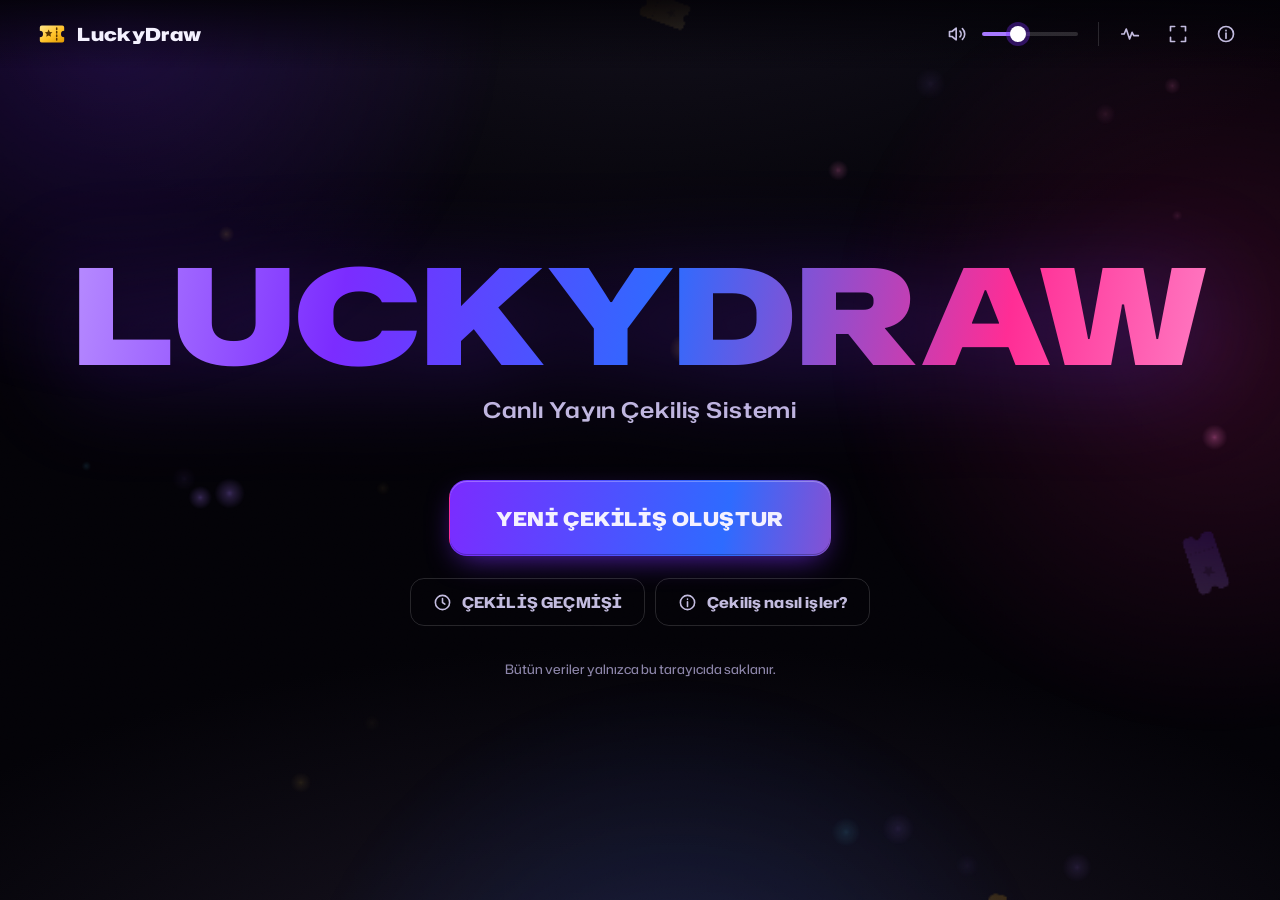
==== index.html @ 5e312ce4 "Rename index (1).html to index.html" ====
<!DOCTYPE html>
<html lang="tr">
<head>
<meta charset="utf-8">
<meta name="viewport" content="width=device-width, initial-scale=1, viewport-fit=cover">
<meta http-equiv="Content-Security-Policy" content="default-src 'none'; script-src 'unsafe-inline'; style-src 'unsafe-inline'; img-src data: blob:; font-src data:; media-src data: blob:; connect-src 'none'; base-uri 'none'; form-action 'none'">
<meta name="color-scheme" content="dark">
<meta name="theme-color" content="#030207">
<meta name="description" content="LuckyDraw – Kick, Twitch ve YouTube yayınları için bilet ağırlıklı, adil çekiliş uygulaması.">
<title>LuckyDraw – Yayın Çekiliş Sistemi</title>
<link rel="icon" href="data:image/svg+xml,%3Csvg xmlns='http://www.w3.org/2000/svg' viewBox='0 0 32 32'%3E%3Cpath fill='%23ffc229' d='M5 7h22a2 2 0 0 1 2 2v3.6a3.4 3.4 0 0 0 0 6.8V23a2 2 0 0 1-2 2H5a2 2 0 0 1-2-2v-3.6a3.4 3.4 0 0 0 0-6.8V9a2 2 0 0 1 2-2z'/%3E%3Cpath d='M21 9.5v13' stroke='%235a3500' stroke-width='1.8' stroke-dasharray='1.6 2.2'/%3E%3C/svg%3E">
<style>
/* Yazı tipi: Hubot Sans + rakamlar için Mona Sans (GitHub, SIL Open Font License 1.1) — Latin + Türkçe karakterlere indirgenmiş, dosyaya gömülü. */
@font-face{font-family:'LD Hubot';src:url([data-uri]) format('woff2');font-weight:400 900;font-stretch:75% 125%;font-style:normal;font-display:block;unicode-range:U+0000-002F,U+003A-00FF,U+0131,U+2010-2027,U+2030,U+2039-203A,U+20AC,U+2122,U+2212}
@font-face{font-family:'LD Hubot';src:url([data-uri]) format('woff2');font-weight:400 900;font-stretch:75% 125%;font-style:normal;font-display:block;unicode-range:U+0030-0039}
@font-face{font-family:'LD Hubot';src:url([data-uri]) format('woff2');font-weight:400 900;font-stretch:75% 125%;font-style:normal;font-display:block;unicode-range:U+0100-0130,U+0132-017F,U+0218-021B,U+1E9E}

:root{
  --f:'LD Hubot','Segoe UI Variable Text','Segoe UI',system-ui,-apple-system,'Helvetica Neue',Arial,sans-serif;
  --night:#030207;
  --anth-1:#111017;--anth-2:#1a1922;--anth-3:#25232f;
  --line:rgba(255,255,255,.08);--line-2:rgba(255,255,255,.14);
  --ink:#f4f1ff;--ink-2:#c3bcdf;--ink-3:#8d86aa;
  --violet:#7b2cff;--violet-2:#a779ff;--blue:#2e6bff;--ice:#57d9ff;--pink:#ff2d95;--pink-2:#ff7ac2;
  --gold:#ffc229;--gold-hi:#ffe58a;--gold-lo:#c77800;
  --neon:linear-gradient(100deg,#7b2cff 0%,#2e6bff 52%,#ff2d95 100%);
  --gold-grad:linear-gradient(180deg,#fff4c9 0%,#ffe58a 22%,#ffc229 52%,#e39a00 78%,#ffd25c 100%);
  --r-lg:26px;--r-md:18px;--r-sm:12px;
  --ease:cubic-bezier(.2,.8,.2,1);
  color-scheme:dark;
}
*,*::before,*::after{box-sizing:border-box}
html,body{height:100%}
body{margin:0;background:var(--night);color:var(--ink);font-family:var(--f);font-size:15px;line-height:1.5;font-weight:450;font-stretch:100%;-webkit-font-smoothing:antialiased;-moz-osx-font-smoothing:grayscale;overflow:hidden;text-rendering:optimizeLegibility}
button,input,textarea,select{font:inherit;color:inherit}
button{cursor:pointer}
svg.i{width:20px;height:20px;flex:none;fill:none;stroke:currentColor;stroke-width:2;stroke-linecap:round;stroke-linejoin:round}
.sr-only{position:absolute!important;width:1px;height:1px;padding:0;margin:-1px;overflow:hidden;clip:rect(0 0 0 0);white-space:nowrap;border:0}
[hidden]{display:none!important}
::selection{background:rgba(123,44,255,.55);color:#fff}
:focus-visible{outline:3px solid var(--ice);outline-offset:3px}
input::placeholder,textarea::placeholder{color:#6f6990}
::-webkit-scrollbar{width:10px;height:10px}
::-webkit-scrollbar-thumb{background:rgba(255,255,255,.14);border-radius:10px;border:2px solid transparent;background-clip:padding-box}
::-webkit-scrollbar-thumb:hover{background-color:rgba(255,255,255,.24)}
::-webkit-scrollbar-track{background:transparent}

/* ---------- Arka plan ---------- */
.bg{position:fixed;inset:0;z-index:0;pointer-events:none;overflow:hidden;background:radial-gradient(110% 70% at 50% 115%,#1c1726 0%,rgba(28,23,38,0) 62%),radial-gradient(80% 60% at 50% -10%,#15121f 0%,rgba(21,18,31,0) 70%),var(--night)}
.bg .glow{position:absolute;border-radius:50%;width:70vmax;height:70vmax;opacity:.5;will-change:transform;animation:drift 34s ease-in-out infinite alternate;animation-play-state:paused}
.bg .g1{left:-26vmax;top:-34vmax;background:radial-gradient(circle,rgba(123,44,255,.42) 0%,rgba(123,44,255,0) 62%)}
.bg .g2{right:-30vmax;top:-8vmax;background:radial-gradient(circle,rgba(255,45,149,.30) 0%,rgba(255,45,149,0) 62%);animation-duration:41s;animation-delay:-12s}
.bg .g3{left:18vmax;bottom:-48vmax;background:radial-gradient(circle,rgba(46,107,255,.34) 0%,rgba(46,107,255,0) 62%);animation-duration:47s;animation-delay:-20s}
.bg .grain{position:absolute;inset:-50%;opacity:.05;mix-blend-mode:overlay;background-image:url("data:image/svg+xml;utf8,<svg xmlns='http://www.w3.org/2000/svg' width='220' height='220'><filter id='n'><feTurbulence type='fractalNoise' baseFrequency='.85' numOctaves='2' stitchTiles='stitch'/></filter><rect width='100%' height='100%' filter='url(%23n)'/></svg>")}
body[data-screen=home] .bg .glow,body.is-stream .bg .glow{animation-play-state:running}
@keyframes drift{0%{transform:translate3d(0,0,0) scale(1)}50%{transform:translate3d(6vmax,4vmax,0) scale(1.08)}100%{transform:translate3d(-4vmax,7vmax,0) scale(.96)}}
.fx-canvas{position:fixed;inset:0;width:100%;height:100%;pointer-events:none;display:block}
#fxBack{z-index:1}
#fxTop{z-index:45}

/* ---------- Üst çubuk ---------- */
.topbar{position:fixed;top:0;left:0;right:0;height:68px;z-index:20;display:flex;align-items:center;justify-content:space-between;padding:0 clamp(14px,2.6vw,40px);background:linear-gradient(180deg,rgba(3,2,7,.85),rgba(3,2,7,0))}
body.is-stream .topbar{display:none}
.brand{display:inline-flex;align-items:center;gap:10px;padding:6px 8px 6px 4px;border:0;border-radius:12px;background:none;color:var(--ink);font-weight:850;font-stretch:118%;font-size:18px;letter-spacing:.02em}
.brand .mark{width:30px;height:30px}
.brand:hover .word{background:var(--neon);-webkit-background-clip:text;background-clip:text;color:transparent}
.tools{display:flex;align-items:center;gap:6px}
.icon-btn{width:42px;height:42px;display:inline-grid;place-items:center;border-radius:12px;border:1px solid transparent;background:transparent;color:var(--ink-2);transition:background-color .2s,color .2s,border-color .2s}
.icon-btn:hover{background:rgba(255,255,255,.07);color:var(--ink)}
.icon-btn[aria-pressed=true]{color:var(--ice);border-color:rgba(87,217,255,.35);background:rgba(87,217,255,.08)}
.icon-btn.sm{width:34px;height:34px;border-radius:10px}
.icon-btn.sm svg.i{width:17px;height:17px}
.vol{display:inline-flex;align-items:center;gap:2px;padding-right:8px;border-radius:12px}
.vol input[type=range]{width:96px}
input[type=range]{-webkit-appearance:none;appearance:none;height:22px;background:transparent;cursor:pointer}
input[type=range]::-webkit-slider-runnable-track{height:4px;border-radius:4px;background:linear-gradient(90deg,var(--violet-2) 0 var(--p,30%),rgba(255,255,255,.15) var(--p,30%) 100%)}
input[type=range]::-webkit-slider-thumb{-webkit-appearance:none;width:16px;height:16px;margin-top:-6px;border-radius:50%;background:#fff;box-shadow:0 0 0 4px rgba(123,44,255,.35)}
input[type=range]::-moz-range-track{height:4px;border-radius:4px;background:rgba(255,255,255,.15)}
input[type=range]::-moz-range-progress{height:4px;border-radius:4px;background:var(--violet-2)}
input[type=range]::-moz-range-thumb{width:16px;height:16px;border:0;border-radius:50%;background:#fff}
.sep-v{width:1px;height:24px;background:var(--line-2);margin:0 4px}

/* ---------- Ekranlar ---------- */
#app{position:fixed;inset:0;z-index:2}
.screen{position:absolute;inset:0;display:none}
.screen.active{display:flex;animation:screen-in .42s var(--ease) both}
@keyframes screen-in{from{opacity:0;transform:translateY(8px)}to{opacity:1;transform:none}}
.scroll-y{overflow-y:auto;overflow-x:hidden;overscroll-behavior:contain}
.wrap{width:100%;max-width:1480px;margin:0 auto}

/* ---------- Butonlar ---------- */
.btn{--h:48px;position:relative;isolation:isolate;overflow:hidden;height:var(--h);padding:0 22px;display:inline-flex;align-items:center;justify-content:center;gap:10px;border-radius:14px;border:1px solid transparent;background:rgba(255,255,255,.06);color:var(--ink);font-weight:750;font-stretch:104%;font-size:15px;letter-spacing:.01em;line-height:1;white-space:nowrap;user-select:none;-webkit-user-select:none;text-decoration:none;transition:transform .16s var(--ease),box-shadow .25s,background-color .2s,border-color .2s,color .2s,opacity .2s}
.btn:active:not(:disabled){transform:translateY(1px) scale(.985)}
.btn svg.i{width:19px;height:19px}
.btn-primary{background:var(--neon);background-size:140% 100%;background-position:0 0;box-shadow:0 10px 30px -10px rgba(123,44,255,.75),inset 0 1px 0 rgba(255,255,255,.28),inset 0 -1px 0 rgba(0,0,0,.25);transition:transform .16s var(--ease),box-shadow .25s,background-position .5s var(--ease)}
.btn-primary:hover{background-position:100% 0;box-shadow:0 14px 40px -10px rgba(255,45,149,.6),inset 0 1px 0 rgba(255,255,255,.32),inset 0 -1px 0 rgba(0,0,0,.25)}
.btn-primary::after,.btn-gold::after{content:'';position:absolute;inset:0;z-index:-1;background:linear-gradient(105deg,transparent 35%,rgba(255,255,255,.38) 50%,transparent 65%);transform:translateX(-110%);transition:transform .8s var(--ease)}
.btn-primary:hover::after,.btn-gold:hover::after{transform:translateX(110%)}
.btn-gold{color:#201400;background:linear-gradient(180deg,#ffeca3 0%,#ffc229 46%,#e89d00 100%);box-shadow:inset 0 1px 0 rgba(255,255,255,.7),inset 0 -2px 0 rgba(140,80,0,.35),0 14px 44px -12px rgba(255,170,0,.75)}
.btn-gold:hover{box-shadow:inset 0 1px 0 rgba(255,255,255,.7),inset 0 -2px 0 rgba(140,80,0,.35),0 18px 56px -10px rgba(255,190,40,.85)}
.btn-secondary{background:rgba(255,255,255,.07);border-color:var(--line-2)}
.btn-secondary:hover{background:rgba(255,255,255,.11);border-color:rgba(255,255,255,.22)}
.btn-ghost{background:transparent;border-color:var(--line-2);color:var(--ink-2)}
.btn-ghost:hover{color:var(--ink);background:rgba(255,255,255,.05)}
.btn-danger{background:rgba(255,45,149,.09);border-color:rgba(255,45,149,.4);color:#ffb6d6}
.btn-danger:hover{background:rgba(255,45,149,.18);color:#fff}
.btn-sm{--h:36px;padding:0 13px;font-size:13.5px;border-radius:10px;gap:7px}
.btn-sm svg.i{width:16px;height:16px}
.btn-lg{--h:56px;font-size:16.5px;padding:0 26px;border-radius:16px}
.btn-xl{--h:68px;font-size:19px;padding:0 40px;border-radius:18px;font-weight:850;font-stretch:110%;letter-spacing:.03em}
.btn-block{width:100%}
.btn:disabled{opacity:.42;cursor:not-allowed}
.btn[aria-disabled=true]{opacity:.5;cursor:not-allowed}
.btn-gold:disabled,.btn-primary:disabled{box-shadow:none}

/* ---------- Paneller, alanlar ---------- */
.panel{position:relative;border-radius:var(--r-lg);background:linear-gradient(180deg,rgba(36,33,48,.74),rgba(19,18,27,.78));border:1px solid var(--line);box-shadow:inset 0 1px 0 rgba(255,255,255,.07),0 30px 70px -40px rgba(0,0,0,.9);backdrop-filter:blur(18px) saturate(130%);-webkit-backdrop-filter:blur(18px) saturate(130%)}
.panel::before{content:'';position:absolute;inset:0;border-radius:inherit;pointer-events:none;background:linear-gradient(125deg,rgba(255,255,255,.07) 0%,rgba(255,255,255,0) 34%)}
body.low-fx .panel{backdrop-filter:none;-webkit-backdrop-filter:none;background:linear-gradient(180deg,#201e2b,#15141d)}
.field{display:block;margin:0 0 16px}
.field>span{display:block;margin:0 0 8px;font-size:13.5px;font-weight:650;color:var(--ink-2)}
.input{width:100%;height:52px;padding:0 16px;border-radius:var(--r-sm);border:1px solid var(--line-2);background:rgba(3,2,7,.55);color:var(--ink);font-size:17px;font-weight:550;transition:border-color .2s,box-shadow .2s,background-color .2s}
.input:hover{border-color:rgba(255,255,255,.22)}
.input:focus{outline:none;border-color:rgba(167,121,255,.85);background:rgba(3,2,7,.75);box-shadow:0 0 0 4px rgba(123,44,255,.22),0 0 26px -6px rgba(123,44,255,.7)}
.input.invalid{border-color:rgba(255,45,149,.85);box-shadow:0 0 0 4px rgba(255,45,149,.16)}
.input.num{font-variant-numeric:tabular-nums}
textarea.input{height:auto;min-height:220px;padding:14px 16px;line-height:1.55;font-size:15.5px;resize:vertical}
.field-error{min-height:20px;margin:7px 0 0;font-size:13.5px;line-height:1.35;color:#ff9ccb}
.hint{margin:12px 0 0;font-size:13px;line-height:1.45;color:var(--ink-3)}
kbd{display:inline-block;min-width:22px;padding:1px 6px;border-radius:6px;border:1px solid var(--line-2);border-bottom-width:2px;background:rgba(255,255,255,.05);font:inherit;font-size:12px;font-weight:700;text-align:center;color:var(--ink)}

/* Anahtar ve onay kutusu */
.switch{display:inline-flex;align-items:center;gap:10px;font-size:14px;font-weight:600;color:var(--ink-2);cursor:pointer;user-select:none}
.switch input{position:absolute;opacity:0;width:1px;height:1px}
.switch .tog{position:relative;width:42px;height:24px;flex:none;border-radius:24px;background:rgba(255,255,255,.14);transition:background-color .2s}
.switch .tog::after{content:'';position:absolute;top:3px;left:3px;width:18px;height:18px;border-radius:50%;background:#fff;box-shadow:0 2px 6px rgba(0,0,0,.4);transition:transform .22s var(--ease)}
.switch input:checked+.tog{background:linear-gradient(90deg,var(--violet),var(--pink))}
.switch input:checked+.tog::after{transform:translateX(18px)}
.switch input:focus-visible+.tog{outline:3px solid var(--ice);outline-offset:2px}
.switch:hover{color:var(--ink)}
.check{display:flex;align-items:flex-start;gap:12px;padding:14px 16px;border-radius:14px;border:1px solid var(--line);background:rgba(255,255,255,.03);cursor:pointer;font-size:14.5px;color:var(--ink-2)}
.check input{width:20px;height:20px;margin:1px 0 0;flex:none;accent-color:var(--violet)}
.check b{color:var(--ink);font-weight:700}

/* ---------- Başlangıç ekranı ---------- */
#scr-home{align-items:center;justify-content:center;padding:90px 20px 40px}
.home{width:min(900px,100%);display:flex;flex-direction:column;align-items:center;text-align:center}
.logo{margin:0;font-size:clamp(30px,10.4vw,214px);line-height:.86;font-weight:900;font-stretch:125%;letter-spacing:-.01em;background:linear-gradient(100deg,#b78cff 0%,#7b2cff 24%,#2e6bff 52%,#ff2d95 82%,#ff7ac2 100%);-webkit-background-clip:text;background-clip:text;color:transparent;filter:drop-shadow(0 10px 50px rgba(123,44,255,.35));white-space:nowrap}
.logo.intro{animation:logo-in 1.25s var(--ease) both}
@keyframes logo-in{0%{font-stretch:75%;letter-spacing:.3em;opacity:0}35%{opacity:1}100%{font-stretch:125%;letter-spacing:-.01em;opacity:1}}
.tagline{margin:22px 0 0;font-size:clamp(17px,1.7vw,24px);font-weight:600;font-stretch:112%;color:var(--ink-2);letter-spacing:.04em}
.home-cta{margin-top:clamp(34px,6vh,64px)}
.home-cta .btn{--h:76px;font-size:clamp(17px,1.5vw,21px);padding:0 46px}
.resume-card{margin-top:28px;width:min(640px,100%);display:flex;align-items:center;gap:18px;padding:16px 16px 16px 22px;text-align:left}
.resume-card .rc-text{flex:1;min-width:0}
.resume-card .rc-title{font-size:13px;font-weight:650;color:var(--ink-3)}
.resume-card .rc-name{font-size:17px;font-weight:750;white-space:nowrap;overflow:hidden;text-overflow:ellipsis}
.resume-card .rc-meta{font-size:13.5px;color:var(--ink-2)}
.resume-card .rc-meta b{color:var(--gold);font-weight:750}
.home-links{margin-top:22px;display:flex;gap:10px;flex-wrap:wrap;justify-content:center}
.home-foot{margin-top:34px;font-size:13px;color:var(--ink-3)}

/* ---------- Çekiliş oluşturma ---------- */
#scr-create{align-items:center;justify-content:center;padding:90px 20px 40px}
.create{width:min(640px,100%);padding:clamp(24px,3vw,40px)}
.create h1{margin:0 0 6px;font-size:clamp(28px,2.6vw,40px);font-weight:850;font-stretch:112%;line-height:1.1}
.create .lead{margin:0 0 28px;color:var(--ink-2);font-size:15.5px}
.create .input{height:60px;font-size:19px}
.form-actions{margin-top:24px;display:flex;justify-content:space-between;gap:12px;flex-wrap:wrap}

/* ---------- Katılımcı ekranı ---------- */
#scr-participants{padding:80px 0 22px}
#scr-participants>.wrap{display:flex;flex-direction:column;gap:16px;padding:0 clamp(14px,2.6vw,40px);min-height:100%}
.pt-head{display:flex;align-items:flex-end;justify-content:space-between;gap:16px}
.pt-title{margin:0;display:flex;align-items:center;gap:8px;min-width:0;font-size:clamp(22px,2.1vw,34px);font-weight:850;font-stretch:108%;line-height:1.15}
.pt-title span{overflow:hidden;text-overflow:ellipsis;white-space:nowrap}
.pt-sub{margin:4px 0 0;color:var(--ink-3);font-size:14px}
.stats{display:grid;grid-template-columns:repeat(3,minmax(0,1fr));gap:14px}
.stat{padding:16px 22px 18px;border-radius:22px;min-width:0}
.stat-label{display:block;font-size:12.5px;font-weight:750;letter-spacing:.05em;color:var(--ink-3)}
.stat-value{display:block;margin-top:4px;font-size:clamp(32px,3.1vw,52px);font-weight:850;font-stretch:115%;line-height:1.05;font-variant-numeric:tabular-nums;white-space:nowrap;overflow:hidden;text-overflow:ellipsis}
.stat-tickets .stat-value{color:var(--gold)}
.stat-name .stat-value{font-size:clamp(18px,1.55vw,26px);font-stretch:100%;line-height:1.25;white-space:normal;display:-webkit-box;-webkit-line-clamp:2;-webkit-box-orient:vertical;overflow-wrap:anywhere;margin-top:8px}
.stat-sub{display:block;margin-top:4px;min-height:19px;font-size:13px;color:var(--ink-2)}
.pt-main{flex:1 0 auto;display:grid;grid-template-columns:minmax(300px,370px) minmax(0,1fr);gap:16px}
.add-panel{padding:22px;align-self:start}
.add-panel h2,.list-panel h2{margin:0 0 16px;font-size:18px;font-weight:800;font-stretch:108%}
.add-tools{margin-top:16px;padding-top:16px;border-top:1px solid var(--line);display:grid;gap:10px}
.list-panel{display:flex;flex-direction:column;min-height:0;padding:16px 8px 8px}
.toolbar{display:flex;align-items:center;gap:12px;flex-wrap:wrap;padding:0 10px 12px}
.search{position:relative;flex:1;min-width:200px;max-width:420px}
.search svg.i{position:absolute;left:13px;top:50%;transform:translateY(-50%);color:var(--ink-3);width:18px;height:18px;pointer-events:none}
.search .input{height:42px;padding-left:40px;padding-right:38px;font-size:15px}
.search .clear{position:absolute;right:4px;top:50%;transform:translateY(-50%)}
.toolbar .spacer{flex:1}
.ptable{--cols:52px minmax(0,1fr) 128px 120px 196px;flex:1;min-height:0;display:flex;flex-direction:column;border-top:1px solid var(--line)}
.ptable.no-odds{--cols:52px minmax(0,1fr) 128px 196px}
.ptable.no-odds .c-odds{display:none}
.th-row,.tr{display:grid;grid-template-columns:var(--cols);align-items:center;column-gap:12px;padding:0 14px}
.th-row{height:44px;font-size:12.5px;font-weight:750;color:var(--ink-3);border-bottom:1px solid var(--line)}
.th{display:inline-flex;align-items:center;gap:6px;padding:0;border:0;background:none;color:inherit;font:inherit;text-align:left;min-width:0}
button.th:hover{color:var(--ink)}
.th .sort{width:12px;height:12px;opacity:.35}
.th[aria-sort=ascending] .sort,.th[aria-sort=descending] .sort{opacity:1;color:var(--ice)}
.th[aria-sort=descending] .sort{transform:rotate(180deg)}
.c-num{justify-content:flex-end;text-align:right}
.c-act{justify-content:flex-end;display:flex;gap:6px}
.vlist{position:relative;overflow-y:auto;overflow-x:hidden;overscroll-behavior:contain}
.vl-sizer{position:relative;flex:none;width:100%}
.vl-win{position:absolute;left:0;right:0;top:0;will-change:transform}
.ptable .vlist{flex:1 1 0px;min-height:280px}
.tr{height:58px;border-bottom:1px solid rgba(255,255,255,.05);border-radius:12px;transition:background-color .2s}
.tr:hover{background:rgba(255,255,255,.035)}
.tr .c-idx{color:var(--ink-3);font-size:13.5px;font-variant-numeric:tabular-nums}
.tr .c-name{display:flex;align-items:center;gap:10px;min-width:0;font-size:16.5px;font-weight:650}
.tr .c-name .nm{overflow:hidden;text-overflow:ellipsis;white-space:nowrap}
.tr .c-tk{font-size:17px;font-weight:800;font-stretch:108%;color:var(--gold);font-variant-numeric:tabular-nums;display:flex;justify-content:flex-end}
.tr .c-odds{display:flex;flex-direction:column;align-items:flex-end;gap:4px;font-size:14px;font-weight:650;color:var(--ink-2);font-variant-numeric:tabular-nums}
.tr .c-odds .bar{width:72px;height:3px;border-radius:3px;background:rgba(255,255,255,.08);overflow:hidden}
.tr .c-odds .bar i{display:block;height:100%;background:linear-gradient(90deg,var(--violet-2),var(--pink));border-radius:3px}
.tr.is-new{animation:row-flash 1.4s ease-out}
@keyframes row-flash{0%,20%{background:rgba(255,194,41,.2)}100%{background:transparent}}
.tr.is-out .nm,.tr.is-out .c-tk{opacity:.5}
.tr.editing{background:rgba(123,44,255,.1);box-shadow:inset 0 0 0 1px rgba(167,121,255,.45)}
.tr .input{height:40px;font-size:15.5px;padding:0 12px}
.tr .c-tk .input{text-align:right;font-weight:750}
.chip-win{flex:none;display:inline-flex;align-items:center;gap:5px;height:22px;padding:0 9px;border-radius:22px;font-size:11.5px;font-weight:750;color:#2a1a00;background:var(--gold-grad)}
.chip-win svg.i{width:13px;height:13px;stroke-width:2.4}
.chip-out{flex:none;height:22px;padding:0 9px;display:inline-flex;align-items:center;border-radius:22px;font-size:11.5px;font-weight:700;color:var(--ink-2);border:1px solid var(--line-2)}
.empty{display:flex;flex-direction:column;align-items:center;justify-content:center;gap:10px;padding:48px 24px;text-align:center;color:var(--ink-2)}
.empty .ticket-art{width:120px;height:70px;opacity:.9}
.empty b{color:var(--ink);font-size:17px;font-weight:750}
.empty p{margin:0;max-width:440px;font-size:14.5px}
.list-foot{display:flex;justify-content:space-between;gap:10px;padding:10px 14px 4px;font-size:13px;color:var(--ink-3)}
.pt-cta{position:sticky;bottom:0;z-index:6;isolation:isolate;display:flex;align-items:center;justify-content:flex-end;gap:18px;margin:-6px 0 -22px;padding:18px 0}
.pt-cta::before{content:'';position:absolute;top:0;bottom:0;left:50%;width:100vw;transform:translateX(-50%);z-index:-1;pointer-events:none;background:linear-gradient(0deg,rgba(3,2,7,.92) 45%,rgba(3,2,7,0))}
.pt-cta .cta-hint{margin:0;font-size:14px;color:var(--ink-3);text-align:right}

/* ---------- Yayın ekranları ortak ---------- */
.stream-ctl{position:fixed;top:14px;right:14px;z-index:30;display:none;align-items:center;gap:4px;padding:5px;border-radius:16px;background:rgba(8,7,14,.62);border:1px solid var(--line);backdrop-filter:blur(10px);-webkit-backdrop-filter:blur(10px);transition:opacity .35s}
body.is-stream .stream-ctl{display:flex}
.ctl{transition:opacity .35s var(--ease)}
body.autohide.ui-idle .ctl,body[data-screen=draw].ui-idle .ctl{opacity:0;pointer-events:none}
body.autohide.ui-idle{cursor:none}
body[data-screen=draw].ui-idle{cursor:none}
.round-chip{display:inline-flex;align-items:center;height:32px;padding:0 14px;margin-bottom:12px;border-radius:32px;border:1px solid rgba(255,194,41,.45);color:var(--gold-hi);font-size:clamp(12px,.9vw,16px);font-weight:800;font-stretch:110%;letter-spacing:.06em;background:rgba(255,194,41,.08)}
.stream-title{margin:0;font-size:clamp(26px,3.3vw,74px);font-weight:900;font-stretch:112%;line-height:1.03;letter-spacing:.005em;text-wrap:balance;overflow-wrap:anywhere}
.stream-stats{display:inline-flex;align-items:center;gap:.6em;margin-top:clamp(8px,1.4vh,18px);font-size:clamp(16px,1.75vw,36px);font-weight:800;font-stretch:112%;letter-spacing:.03em;color:var(--ink-2)}
.stream-stats b{font-weight:900;color:var(--ink);font-variant-numeric:tabular-nums}
.stream-stats .tk b{color:var(--gold)}
.stream-stats .pipe{color:var(--ink-3);font-weight:500}

/* ---------- Hazırlık ekranı ---------- */
#scr-prep{flex-direction:column;padding:clamp(18px,4.2vh,60px) clamp(16px,4vw,84px) clamp(14px,3vh,40px);gap:clamp(12px,2.6vh,30px);overflow:hidden}
.prep-head{text-align:center;flex:none}
.prep-excluded{margin:10px 0 0;font-size:clamp(13px,1vw,18px);color:var(--ink-3)}
.prep-excluded b{color:var(--ink-2);font-weight:700}
.prep-grid{flex:1;min-height:0;display:flex;flex-direction:column;padding:4px}
.prep-grid>.vl-sizer{margin:auto 0}
.prep-grid .vl-win{display:grid;justify-content:center;column-gap:var(--gap,14px)}
.pcard{--notch:8px;position:relative;height:var(--card-h,76px);margin-bottom:var(--gap,14px);display:grid;grid-template-columns:minmax(0,72fr) minmax(0,28fr);border-radius:14px;background:linear-gradient(180deg,rgba(42,39,57,.94),rgba(23,22,32,.96));border:1px solid rgba(255,255,255,.08);-webkit-mask:radial-gradient(circle at 72% 0,#0000 var(--notch),#000 calc(var(--notch) + .5px)) top/100% 51% no-repeat,radial-gradient(circle at 72% 100%,#0000 var(--notch),#000 calc(var(--notch) + .5px)) bottom/100% 51% no-repeat;mask:radial-gradient(circle at 72% 0,#0000 var(--notch),#000 calc(var(--notch) + .5px)) top/100% 51% no-repeat,radial-gradient(circle at 72% 100%,#0000 var(--notch),#000 calc(var(--notch) + .5px)) bottom/100% 51% no-repeat}
.pcard .pc-name{display:flex;align-items:center;min-width:0;padding:0 clamp(12px,1vw,20px);font-size:var(--card-fs,24px);font-weight:750;line-height:1.1}
.pcard .pc-name span{overflow:hidden;text-overflow:ellipsis;white-space:nowrap}
.pcard .pc-stub{display:flex;flex-direction:column;align-items:center;justify-content:center;min-width:0;border-left:2px dashed rgba(255,194,41,.38);color:var(--gold);line-height:1}
.pcard .pc-stub b{font-size:calc(var(--card-fs,24px) * 1.06);font-weight:900;font-stretch:108%;font-variant-numeric:tabular-nums;white-space:nowrap}
.pcard .pc-stub small{margin-top:3px;font-size:calc(var(--card-fs,24px) * .46);font-weight:700;letter-spacing:.06em;color:#e7b54a}
.pcard .pc-odds{position:absolute;right:calc(28% + 10px);bottom:6px;font-size:calc(var(--card-fs,24px) * .46);font-weight:650;color:var(--ink-3);font-variant-numeric:tabular-nums}
.prep-foot{flex:none;display:grid;grid-template-columns:1fr auto 1fr;align-items:center;gap:16px}
.prep-foot .left{justify-self:start}
.prep-foot .right{justify-self:end}
.btn-start{--h:clamp(66px,9vh,110px);padding:0 clamp(34px,4.2vw,90px);border-radius:24px;font-size:clamp(21px,2.3vw,44px);font-weight:900;font-stretch:118%;letter-spacing:.04em;gap:.5em}
.btn-start svg.i{width:1em;height:1em;fill:currentColor;stroke:none}
.btn-start.halo{animation:halo 2.4s ease-in-out infinite}
@keyframes halo{0%,100%{box-shadow:inset 0 1px 0 rgba(255,255,255,.7),inset 0 -2px 0 rgba(140,80,0,.35),0 0 0 0 rgba(255,194,41,.5),0 14px 44px -12px rgba(255,170,0,.75)}50%{box-shadow:inset 0 1px 0 rgba(255,255,255,.7),inset 0 -2px 0 rgba(140,80,0,.35),0 0 0 14px rgba(255,194,41,0),0 18px 60px -10px rgba(255,190,40,.95)}}
.prep-warn{margin:0;text-align:center;color:#ffb6d6;font-size:clamp(14px,1.1vw,18px)}

/* ---------- Çekiliş animasyonu ---------- */
#scr-draw{overflow:hidden}
#scr-draw.active{animation:none}
body[data-screen=draw] .bg .glow{display:none}
/* Çekiliş ekranının sabit renk tonu, tek bir sabit arka plan katmanında çizilir (her karede yeniden birleştirilmez). */
body[data-screen=draw] .bg{background:radial-gradient(60% 55% at 50% 50%,rgba(123,44,255,.30),rgba(123,44,255,0) 70%),radial-gradient(45% 40% at 18% 80%,rgba(46,107,255,.26),rgba(46,107,255,0) 70%),radial-gradient(45% 40% at 85% 20%,rgba(255,45,149,.22),rgba(255,45,149,0) 70%),#000}
.d-layer{position:absolute;inset:0;pointer-events:none}
.d-heat{opacity:0;will-change:opacity;background:radial-gradient(60% 55% at 50% 50%,rgba(255,45,149,.34),rgba(255,45,149,0) 70%),radial-gradient(50% 45% at 50% 105%,rgba(255,194,41,.32),rgba(255,194,41,0) 70%)}
.d-beam{position:absolute;bottom:-8vh;width:62vh;height:125vh;transform-origin:50% 100%;opacity:0;transition:opacity 1.4s;will-change:transform,opacity;background:conic-gradient(from 180deg at 50% 100%,rgba(0,0,0,0) 0deg 167deg,rgba(150,95,255,.20) 173deg,rgba(220,200,255,.34) 180deg,rgba(150,95,255,.20) 187deg,rgba(0,0,0,0) 193deg 360deg);-webkit-mask:linear-gradient(0deg,#000 0%,rgba(0,0,0,.55) 50%,transparent 92%);mask:linear-gradient(0deg,#000 0%,rgba(0,0,0,.55) 50%,transparent 92%)}
.d-beam.l{left:calc(10vw - 31vh)}
.d-beam.r{right:calc(10vw - 31vh);background:conic-gradient(from 180deg at 50% 100%,rgba(0,0,0,0) 0deg 167deg,rgba(255,45,149,.18) 173deg,rgba(255,200,230,.3) 180deg,rgba(255,45,149,.18) 187deg,rgba(0,0,0,0) 193deg 360deg)}
.running .d-beam{opacity:1}
.d-lines i{position:absolute;left:0;width:38vw;height:2px;border-radius:2px;opacity:0;background:linear-gradient(90deg,rgba(87,217,255,0),rgba(87,217,255,.9),rgba(255,255,255,.95),rgba(87,217,255,0));box-shadow:0 0 14px rgba(87,217,255,.6);animation:line-run 2.6s linear infinite;animation-play-state:paused}
.d-lines i:nth-child(2){top:22%;animation-duration:3.1s;animation-delay:-.7s;background:linear-gradient(90deg,rgba(255,45,149,0),rgba(255,45,149,.9),rgba(255,220,240,.95),rgba(255,45,149,0));box-shadow:0 0 14px rgba(255,45,149,.6)}
.d-lines i:nth-child(1){top:12%}
.d-lines i:nth-child(3){top:78%;animation-duration:2.3s;animation-delay:-1.3s}
.d-lines i:nth-child(4){top:88%;animation-duration:3.4s;animation-delay:-2.1s;background:linear-gradient(90deg,rgba(167,121,255,0),rgba(167,121,255,.9),rgba(255,255,255,.95),rgba(167,121,255,0));box-shadow:0 0 14px rgba(167,121,255,.6)}
.d-lines i:nth-child(5){top:31%;animation-duration:2.8s;animation-delay:-1.9s;width:24vw}
.d-lines i:nth-child(6){top:69%;animation-duration:2.1s;animation-delay:-.4s;width:28vw;background:linear-gradient(90deg,rgba(255,194,41,0),rgba(255,194,41,.85),rgba(255,250,220,.95),rgba(255,194,41,0));box-shadow:0 0 14px rgba(255,194,41,.5)}
.running .d-lines i{animation-play-state:running;opacity:.75}
.d-lines i.hot{opacity:0}
.running.ph-slow .d-lines i.hot,.running.ph-final .d-lines i.hot{opacity:.8}
@keyframes line-run{from{transform:translateX(-40vw)}to{transform:translateX(140vw)}}
.d-vignette{background:radial-gradient(75% 70% at 50% 50%,rgba(0,0,0,0) 50%,rgba(0,0,0,.88) 100%)}
.d-dark{background:#000;opacity:1;transition:opacity .9s ease-out}
.running .d-dark{opacity:0}
.d-stage{position:absolute;inset:0;z-index:3}
.d-raffle{position:absolute;top:5.2vh;left:5vw;right:5vw;text-align:center;font-size:clamp(15px,1.45vw,30px);font-weight:800;font-stretch:112%;letter-spacing:.08em;color:var(--ink-2);white-space:nowrap;overflow:hidden;text-overflow:ellipsis;opacity:0;transition:opacity .8s .5s}
.running .d-raffle{opacity:1}
.d-head{position:absolute;left:0;right:0;top:11.5vh;height:18vh;display:grid;place-items:center;transform:translateY(19vh) scale(1.12);transition:transform .85s var(--ease)}
.ph-spin .d-head,.ph-slow .d-head,.ph-final .d-head{transform:none}
.d-title{grid-area:1/1;margin:0;padding:0 2vw;text-align:center;font-size:clamp(28px,4.6vw,96px);font-weight:900;font-stretch:118%;line-height:1;letter-spacing:.02em;background:linear-gradient(100deg,#d9c4ff 0%,#a779ff 25%,#57d9ff 50%,#ff7ac2 75%,#ffd3ec 100%);-webkit-background-clip:text;background-clip:text;color:transparent;filter:drop-shadow(0 0 22px rgba(123,44,255,.55));transition:opacity .45s,transform .45s}
.d-title.enter{animation:title-enter 1.1s var(--ease) backwards}
@keyframes title-enter{0%{opacity:0;transform:scale(.7);letter-spacing:.4em}100%{opacity:1;transform:none;letter-spacing:.02em}}
.ph-count .d-title{opacity:0;transform:scale(.8)}
.d-count{grid-area:1/1;position:relative;display:grid;place-items:center;opacity:0;transition:opacity .3s}
.ph-count .d-count{opacity:1}
.d-count .num{font-size:clamp(84px,17vh,240px);font-weight:900;font-stretch:125%;line-height:.9;background:var(--gold-grad);-webkit-background-clip:text;background-clip:text;color:transparent;filter:drop-shadow(0 0 30px rgba(255,170,0,.55));font-variant-numeric:tabular-nums}
.d-count .ring{position:absolute;left:50%;top:50%;width:16vh;height:16vh;margin:-8vh 0 0 -8vh;border-radius:50%;border:3px solid rgba(255,194,41,.85);opacity:0}
.d-reelwrap{position:absolute;left:50%;top:53%;width:min(80vw,1520px);transform:translate(-50%,-50%) translateY(13vh) scale(.6);opacity:0;transition:transform .9s var(--ease),opacity .6s}
.running .d-reelwrap{opacity:1}
.ph-spin .d-reelwrap,.ph-slow .d-reelwrap,.ph-final .d-reelwrap{transform:translate(-50%,-50%)}
.reel{--item-h:clamp(84px,15.5vh,206px);position:relative;height:calc(var(--item-h) * 1.72);border-radius:30px;background:linear-gradient(180deg,#09080f,#13111d 50%,#09080f);box-shadow:inset 0 0 0 1px rgba(255,255,255,.08),inset 0 30px 40px -30px rgba(0,0,0,.9),inset 0 -30px 40px -30px rgba(0,0,0,.9),0 40px 120px -40px rgba(123,44,255,.7)}
.reel::before,.reel::after{content:'';position:absolute;inset:-2px;border-radius:32px;padding:2px;-webkit-mask:linear-gradient(#000 0 0) content-box,linear-gradient(#000 0 0);-webkit-mask-composite:xor;mask:linear-gradient(#000 0 0) content-box exclude,linear-gradient(#000 0 0);pointer-events:none}
.reel::before{background:linear-gradient(100deg,#7b2cff 0%,#2e6bff 30%,#57d9ff 48%,#ff2d95 74%,#ffc229 100%);opacity:.95}
.reel::after{padding:3px;inset:-3px;border-radius:33px;background:linear-gradient(100deg,#ffe58a,#ffc229 30%,#ff7ac2 55%,#ffc229 80%,#ffe58a);opacity:var(--hot,0);will-change:opacity}
.reel-glow{position:absolute;inset:-30% -8%;border-radius:50%;pointer-events:none;background:radial-gradient(50% 50% at 50% 50%,rgba(123,44,255,.45),rgba(123,44,255,0) 70%);opacity:.6;z-index:-1;will-change:opacity}
.reel-win{position:absolute;inset:0;border-radius:inherit;overflow:hidden}
.reel-win::before,.reel-win::after{content:'';position:absolute;left:0;right:0;height:34%;z-index:2;pointer-events:none}
.reel-win::before{top:0;background:linear-gradient(180deg,#09080f 0%,rgba(9,8,15,.8) 45%,rgba(9,8,15,0) 100%)}
.reel-win::after{bottom:0;background:linear-gradient(0deg,#09080f 0%,rgba(9,8,15,.8) 45%,rgba(9,8,15,0) 100%)}
.reel-strip{position:absolute;inset:0}
.reel-item{position:absolute;left:0;right:0;top:50%;height:var(--item-h);margin-top:calc(var(--item-h) / -2);display:flex;align-items:center;justify-content:center;will-change:transform,opacity;backface-visibility:hidden}
.reel-item span{display:block;font-weight:800;line-height:1.08;padding:.04em .1em;white-space:nowrap;color:#d9d3f2;letter-spacing:.01em}
.reel-item.on span{color:#fff;text-shadow:0 0 20px rgba(167,121,255,.85),0 0 2px rgba(255,255,255,.9)}
.reel-item.veil span{filter:blur(.26em)}
.reel-sel{position:absolute;left:3%;right:3%;top:50%;height:var(--item-h);margin-top:calc(var(--item-h) / -2);pointer-events:none;border-top:1px solid rgba(255,194,41,.35);border-bottom:1px solid rgba(255,194,41,.35);background:linear-gradient(90deg,rgba(255,194,41,0),rgba(255,194,41,.05) 50%,rgba(255,194,41,0))}
.reel-mark{position:absolute;top:50%;width:0;height:0;margin-top:-18px;border-top:18px solid transparent;border-bottom:18px solid transparent;filter:drop-shadow(0 0 10px rgba(255,194,41,.8))}
.reel-mark.l{left:-30px;border-left:26px solid var(--gold)}
.reel-mark.r{right:-30px;border-right:26px solid var(--gold)}
.reel.thump{animation:thump .42s var(--ease)}
@keyframes thump{0%{transform:scale(1)}30%{transform:scale(1.022)}100%{transform:scale(1)}}
.d-meta{position:absolute;left:0;right:0;bottom:13.5vh;text-align:center;font-size:clamp(15px,1.55vw,32px);font-weight:800;font-stretch:112%;letter-spacing:.05em;color:var(--ink-2);opacity:0;transition:opacity .8s 5s}
.d-meta b{color:var(--ink);font-weight:900}
.d-meta .tk b{color:var(--gold)}
.d-meta .pipe{color:var(--ink-3);font-weight:500;margin:0 .45em}
.ph-spin .d-meta,.ph-slow .d-meta,.ph-final .d-meta{opacity:1;transition-delay:0s}
.d-progress{position:absolute;left:50%;bottom:7vh;width:min(72vw,1300px);height:12px;transform:translateX(-50%);border-radius:12px;background:rgba(255,255,255,.08);box-shadow:inset 0 0 0 1px rgba(255,255,255,.06);opacity:0;transition:opacity .6s}
.ph-spin .d-progress,.ph-slow .d-progress,.ph-final .d-progress{opacity:1}
.d-progress .fill{position:absolute;inset:0;border-radius:inherit;transform-origin:0 50%;transform:scaleX(0);will-change:transform;background:linear-gradient(90deg,#7b2cff,#2e6bff 45%,#ff2d95 80%,#ffc229);box-shadow:0 0 22px rgba(123,44,255,.8)}
.d-progress .head{position:absolute;top:50%;left:0;width:26px;height:26px;margin:-13px 0 0 -13px;border-radius:50%;will-change:transform;background:radial-gradient(circle,#fff 0%,rgba(255,229,138,.9) 30%,rgba(255,194,41,0) 70%)}
.d-sr{position:absolute}

/* Azaltılmış hareket: makara */
body.reduce-motion .reel-item{transition:opacity .25s}

/* ---------- Kazanan ekranı ---------- */
#scr-winner{flex-direction:column;align-items:stretch;overflow-x:hidden;overflow-y:auto;text-align:center}
.w-rays{position:absolute;left:50%;top:42%;width:170vmax;height:170vmax;margin:-85vmax 0 0 -85vmax;pointer-events:none;background:repeating-conic-gradient(from 0deg,rgba(255,194,41,.11) 0deg 5deg,rgba(255,194,41,0) 5deg 15deg);-webkit-mask:radial-gradient(circle,#000 0%,rgba(0,0,0,.6) 18%,transparent 46%);mask:radial-gradient(circle,#000 0%,rgba(0,0,0,.6) 18%,transparent 46%);animation:rays 80s linear infinite}
.w-halo{position:absolute;left:50%;top:44%;width:90vmin;height:90vmin;margin:-45vmin 0 0 -45vmin;border-radius:50%;pointer-events:none;background:radial-gradient(circle,rgba(255,194,41,.22) 0%,rgba(255,45,149,.10) 38%,rgba(123,44,255,0) 68%)}
@keyframes rays{to{transform:rotate(360deg)}}
.w-stage{position:relative;z-index:2;width:100%;margin:auto 0;padding:3vh 4vw;display:flex;flex-direction:column;align-items:center}
.w-rays,.w-halo{position:fixed}
.w-crown{width:clamp(64px,8.5vh,120px);height:auto;filter:drop-shadow(0 6px 24px rgba(255,170,0,.55))}
.w-congrats{margin:clamp(6px,1.2vh,18px) 0 0;font-size:clamp(34px,5vw,104px);font-weight:900;font-stretch:125%;line-height:1;letter-spacing:.03em;background:linear-gradient(180deg,#ffffff 0%,#ffe1f1 45%,#ff7ac2 100%);-webkit-background-clip:text;background-clip:text;color:transparent;filter:drop-shadow(0 0 26px rgba(255,45,149,.5))}
.w-name{margin:clamp(6px,1.4vh,22px) 0 0;max-width:92vw;font-size:clamp(44px,14vw,240px);font-weight:900;font-stretch:125%;line-height:1.02;letter-spacing:.005em;white-space:nowrap;background:var(--gold-grad);background-size:100% 100%;-webkit-background-clip:text;background-clip:text;color:transparent;filter:drop-shadow(0 0 34px rgba(255,170,0,.5)) drop-shadow(0 4px 0 rgba(120,60,0,.55));padding:0 .06em}
.w-sub{margin:clamp(10px,1.8vh,26px) 0 0;max-width:90vw;font-size:clamp(16px,1.9vw,38px);font-weight:800;font-stretch:112%;letter-spacing:.06em;color:var(--ink);text-wrap:balance}
.w-info{margin-top:clamp(18px,3.4vh,44px);display:flex;flex-wrap:wrap;justify-content:center;align-items:stretch;gap:12px}
.w-ticket{position:relative;display:grid;grid-template-columns:auto auto;align-items:center;border-radius:14px;background:linear-gradient(180deg,#ffeaa0,#ffc229 60%,#eaa000);color:#2a1800;--notch:7px;-webkit-mask:radial-gradient(circle at var(--cut,64%) 0,#0000 var(--notch),#000 calc(var(--notch) + .5px)) top/100% 51% no-repeat,radial-gradient(circle at var(--cut,64%) 100%,#0000 var(--notch),#000 calc(var(--notch) + .5px)) bottom/100% 51% no-repeat;mask:radial-gradient(circle at var(--cut,64%) 0,#0000 var(--notch),#000 calc(var(--notch) + .5px)) top/100% 51% no-repeat,radial-gradient(circle at var(--cut,64%) 100%,#0000 var(--notch),#000 calc(var(--notch) + .5px)) bottom/100% 51% no-repeat}
.w-ticket .wt-l{padding:10px 18px 10px 20px;text-align:left}
.w-ticket .wt-l small{display:block;font-size:clamp(11px,.75vw,14px);font-weight:750;letter-spacing:.04em;opacity:.75}
.w-ticket .wt-l b{display:block;font-size:clamp(20px,1.6vw,32px);font-weight:900;font-stretch:112%;line-height:1.05;font-variant-numeric:tabular-nums}
.w-ticket .wt-r{height:100%;display:flex;align-items:center;padding:0 18px 0 16px;border-left:2px dashed rgba(90,50,0,.45);font-size:clamp(12px,.85vw,16px);font-weight:750;font-variant-numeric:tabular-nums}
.w-facts{display:flex;flex-wrap:wrap;justify-content:center;gap:0;border-radius:14px;border:1px solid var(--line);background:rgba(14,12,22,.66);backdrop-filter:blur(10px);-webkit-backdrop-filter:blur(10px);overflow:hidden}
.w-facts>div{padding:10px clamp(14px,1.3vw,24px);text-align:left;border-right:1px solid var(--line)}
.w-facts>div:last-child{border-right:0}
.w-facts small{display:block;font-size:clamp(11px,.72vw,13.5px);font-weight:650;color:var(--ink-3)}
.w-facts b{display:block;font-size:clamp(15px,1.12vw,21px);font-weight:800;color:var(--ink);font-variant-numeric:tabular-nums;white-space:nowrap}
.w-facts .gold b{color:var(--gold)}
.w-actions{margin-top:clamp(18px,3.6vh,46px);display:flex;flex-wrap:wrap;justify-content:center;align-items:flex-start;gap:12px}
.w-again{display:flex;flex-direction:column;align-items:center;gap:8px}
.w-again .switch{font-size:13px}
/* Kutlama koreografisi */
.celebrate .w-rays{animation:rays 80s linear infinite,fade-in 1.2s ease-out both}
.celebrate .w-halo{animation:halo-in 1.1s var(--ease) both}
.celebrate .w-crown{animation:crown-in .7s var(--ease) both}
.celebrate .w-congrats{animation:congrats-in .7s var(--ease) both}
.celebrate .w-name{animation:name-in .9s var(--ease) .1s both}
.celebrate .w-sub{animation:rise .7s var(--ease) .45s both}
.celebrate .w-info{animation:rise .7s var(--ease) .85s both}
.celebrate .w-actions{animation:fade-in .6s ease-out 2.2s both}
.celebrate .w-stage{animation:shake .55s cubic-bezier(.36,.07,.19,.97) .02s}
@keyframes fade-in{from{opacity:0}to{opacity:1}}
@keyframes halo-in{0%{opacity:0;transform:scale(.3)}60%{opacity:1}100%{opacity:1;transform:scale(1)}}
@keyframes crown-in{0%{opacity:0;transform:translateY(-40px) scale(.5) rotate(-12deg)}100%{opacity:1;transform:none}}
@keyframes congrats-in{0%{opacity:0;transform:scale(1.5);letter-spacing:.35em}100%{opacity:1;transform:none;letter-spacing:.03em}}
@keyframes name-in{0%{opacity:0;transform:scale(1.9);font-stretch:75%}55%{opacity:1}100%{opacity:1;transform:none;font-stretch:125%}}
@keyframes rise{from{opacity:0;transform:translateY(18px)}to{opacity:1;transform:none}}
@keyframes shake{10%,90%{transform:translate3d(-2px,0,0)}20%,80%{transform:translate3d(4px,0,0)}30%,50%,70%{transform:translate3d(-6px,0,0)}40%,60%{transform:translate3d(6px,0,0)}}

/* ---------- Karartma, patlama ve parlama ---------- */
.dimmer{position:fixed;inset:0;z-index:43;background:#000;opacity:0;pointer-events:none;transition:opacity .32s ease-in}
.dimmer.on{opacity:1}
.flash{position:fixed;inset:0;z-index:44;pointer-events:none;opacity:0;background:radial-gradient(circle at 50% 50%,#fff 0%,#fff3c4 22%,rgba(255,194,41,.75) 42%,rgba(255,45,149,.25) 62%,rgba(255,45,149,0) 80%)}
.flash.go{animation:flash 1s ease-out}
@keyframes flash{0%{opacity:0}7%{opacity:1}100%{opacity:0}}
.burst{position:fixed;inset:0;z-index:44;pointer-events:none}
.burst i{position:absolute;left:50%;top:46%;width:22vmin;height:22vmin;margin:-11vmin 0 0 -11vmin;border-radius:50%;border:4px solid rgba(255,229,138,.95);box-shadow:0 0 40px rgba(255,194,41,.8),inset 0 0 30px rgba(255,194,41,.6);opacity:0}
.burst.go i{animation:ring 1.2s cubic-bezier(.1,.7,.2,1) forwards}
.burst.go i:nth-child(2){animation-delay:.12s;border-color:rgba(255,122,194,.9)}
.burst.go i:nth-child(3){animation-delay:.26s;border-color:rgba(87,217,255,.85)}
@keyframes ring{0%{transform:scale(.15);opacity:1}100%{transform:scale(8);opacity:0}}

/* ---------- Geçmiş ---------- */
#scr-history{padding:80px 0 30px}
#scr-history>.wrap{padding:0 clamp(14px,2.6vw,40px);display:flex;flex-direction:column;gap:16px}
.h-head{display:flex;align-items:flex-end;justify-content:space-between;gap:16px;flex-wrap:wrap}
.h-head h1{margin:0;font-size:clamp(26px,2.4vw,38px);font-weight:850;font-stretch:110%}
.h-actions{display:flex;gap:10px;flex-wrap:wrap}
.h-panel{padding:8px}
.table{width:100%;border-collapse:separate;border-spacing:0}
.table th{position:sticky;top:0;padding:12px 14px;text-align:left;font-size:12.5px;font-weight:750;color:var(--ink-3);border-bottom:1px solid var(--line);background:rgba(20,19,28,.96);white-space:nowrap}
.table td{padding:13px 14px;border-bottom:1px solid rgba(255,255,255,.05);font-size:15px;vertical-align:middle}
.table tr:last-child td{border-bottom:0}
.table tbody tr:hover td{background:rgba(255,255,255,.03)}
.table .num{text-align:right;font-variant-numeric:tabular-nums;white-space:nowrap}
.table .r-name{font-weight:700;max-width:340px;overflow:hidden;text-overflow:ellipsis;white-space:nowrap}
.table .r-round{color:var(--ink-3);font-weight:650;margin-left:4px}
.table .r-win{font-weight:800;color:var(--gold-hi);max-width:260px;overflow:hidden;text-overflow:ellipsis;white-space:nowrap}
.table .tk{color:var(--gold);font-weight:750}
.table .muted{color:var(--ink-3)}
.h-scroll{max-height:calc(100vh - 220px);overflow:auto;border-radius:20px}
.h-note{margin:0;color:var(--ink-3);font-size:13.5px}

/* ---------- Yarım kalan çekiliş ---------- */
#scr-resume{align-items:center;justify-content:center;text-align:center;padding:40px 20px}
.resume{width:min(880px,100%);padding:clamp(26px,3.4vw,52px)}
.resume h1{margin:0;font-size:clamp(26px,3vw,52px);font-weight:900;font-stretch:115%;line-height:1.08}
.resume .r-raffle{margin:14px 0 0;font-size:clamp(16px,1.4vw,24px);font-weight:750;color:var(--gold-hi)}
.resume p{margin:16px auto 0;max-width:640px;color:var(--ink-2);font-size:clamp(15px,1.05vw,18px)}
.resume .r-actions{margin-top:30px;display:flex;justify-content:center;align-items:center;gap:14px;flex-wrap:wrap}

/* ---------- Pencereler ---------- */
.modal-layer{position:fixed;inset:0;z-index:60;display:grid;place-items:center;padding:20px;background:rgba(2,1,6,.72);backdrop-filter:blur(6px);-webkit-backdrop-filter:blur(6px);animation:fade-in .2s ease-out}
.modal{position:relative;width:min(560px,100%);max-height:calc(100vh - 40px);display:flex;flex-direction:column;border-radius:24px;background:linear-gradient(180deg,#22202d,#16151e);border:1px solid var(--line-2);box-shadow:0 40px 100px -30px rgba(0,0,0,.95),0 0 0 1px rgba(0,0,0,.4);animation:modal-in .28s var(--ease)}
.modal.wide{width:min(820px,100%)}
@keyframes modal-in{from{opacity:0;transform:translateY(14px) scale(.97)}to{opacity:1;transform:none}}
.modal-head{display:flex;align-items:center;justify-content:space-between;gap:12px;padding:20px 22px 6px}
.modal-head h2{margin:0;font-size:20px;font-weight:850;font-stretch:108%;line-height:1.25}
.modal-body{padding:10px 22px 4px;overflow:auto;color:var(--ink-2);font-size:15px}
.modal-body p{margin:0 0 12px}
.modal-body strong{color:var(--ink);font-weight:750}
.modal-foot{display:flex;justify-content:flex-end;gap:10px;padding:16px 22px 20px;flex-wrap:wrap}
.help h3{margin:22px 0 8px;font-size:16px;font-weight:800;color:var(--ink)}
.help h3:first-child{margin-top:4px}
.help .quote{margin:4px 0 14px;padding:14px 18px;border-radius:14px;border:1px solid rgba(255,194,41,.3);background:rgba(255,194,41,.06);color:var(--gold-hi);font-size:16.5px;font-weight:650;line-height:1.5}
.help ul{margin:0 0 6px;padding-left:20px}
.help li{margin:0 0 6px}
.help table{width:100%;border-collapse:collapse;margin:6px 0 8px;font-size:14.5px}
.help th,.help td{padding:8px 10px;border-bottom:1px solid var(--line);text-align:left}
.help th{color:var(--ink-3);font-weight:700;font-size:12.5px}
.help td.n{text-align:right;font-variant-numeric:tabular-nums}
.help .formula{display:inline-block;padding:4px 10px;border-radius:8px;background:rgba(255,255,255,.06);color:var(--ink);font-weight:700}
.keys{display:grid;grid-template-columns:auto 1fr;gap:8px 14px;align-items:center;margin:4px 0}
.bulk-file{display:flex;align-items:center;gap:12px;flex-wrap:wrap;margin:12px 0 4px}
.bulk-file .fname{font-size:13.5px;color:var(--ink-3)}
.bulk-opts{margin:10px 0 0}
.bulk-sum{margin:14px 0 0;padding:12px 14px;border-radius:12px;background:rgba(255,255,255,.04);border:1px solid var(--line);font-size:14px;color:var(--ink-2)}
.bulk-sum .ok{color:#8ff0c2;font-weight:700}
.bulk-sum .bad{color:#ff9ccb;font-weight:700}
.bulk-bad{margin:10px 0 0;max-height:150px;overflow:auto;font-size:13.5px;color:#ffc2de}
.bulk-bad li{margin:0 0 4px}
.bulk-bad code{font:inherit;color:#fff;background:rgba(255,45,149,.14);padding:0 5px;border-radius:5px}
.dropping textarea{border-color:var(--ice)!important;box-shadow:0 0 0 4px rgba(87,217,255,.2)!important}

/* ---------- Bildirimler ---------- */
.toasts{position:fixed;left:50%;bottom:22px;z-index:70;transform:translateX(-50%);display:flex;flex-direction:column-reverse;align-items:center;gap:8px;pointer-events:none;width:min(560px,calc(100vw - 24px))}
.toast{pointer-events:auto;display:flex;align-items:flex-start;gap:10px;max-width:100%;padding:12px 16px;border-radius:14px;background:rgba(24,22,34,.96);border:1px solid var(--line-2);box-shadow:0 18px 50px -14px rgba(0,0,0,.9);font-size:14.5px;line-height:1.4;color:var(--ink);animation:toast-in .3s var(--ease)}
.toast svg.i{width:18px;height:18px;margin-top:1px}
.toast.success svg.i{color:#7ef0b8}
.toast.info svg.i{color:var(--ice)}
.toast.warn{border-color:rgba(255,194,41,.45)}
.toast.warn svg.i{color:var(--gold)}
.toast.error{border-color:rgba(255,45,149,.55)}
.toast.error svg.i{color:var(--pink-2)}
.toast.out{animation:toast-out .25s ease-in forwards}
@keyframes toast-in{from{opacity:0;transform:translateY(10px) scale(.98)}to{opacity:1;transform:none}}
@keyframes toast-out{to{opacity:0;transform:translateY(8px)}}
body.is-stream .toasts{left:16px;right:auto;bottom:auto;top:16px;transform:none;align-items:flex-start;width:min(400px,calc(100vw - 32px))}
body.is-stream .toast{font-size:13.5px;padding:10px 14px}
.banner{position:fixed;left:50%;top:76px;transform:translateX(-50%);z-index:25;max-width:calc(100vw - 24px);padding:10px 16px;border-radius:12px;background:rgba(255,45,149,.14);border:1px solid rgba(255,45,149,.45);font-size:13.5px;color:#ffd2e7}

/* ---------- Test paneli (yalnızca ?test) ---------- */
.devtests{position:fixed;inset:20px;z-index:90;display:flex;flex-direction:column;border-radius:20px;background:#0e0d14;border:1px solid var(--line-2);box-shadow:0 40px 120px rgba(0,0,0,.9);font-size:14px}
.devtests header{display:flex;align-items:center;justify-content:space-between;gap:12px;padding:16px 20px;border-bottom:1px solid var(--line)}
.devtests header b{font-size:17px}
.devtests .list{flex:1;overflow:auto;padding:10px 20px}
.devtests .row{display:grid;grid-template-columns:26px 1fr;gap:8px;padding:8px 0;border-bottom:1px solid rgba(255,255,255,.05)}
.devtests .row .info{color:var(--ink-3);font-size:13px;white-space:pre-wrap}
.devtests .pass{color:#7ef0b8;font-weight:800}
.devtests .fail{color:#ff7ac2;font-weight:800}

/* ---------- Duyarlı yerleşim ---------- */
@media (max-width:1100px){
  .pt-main{grid-template-columns:1fr}
  .add-panel{align-self:stretch}
  .ptable .vlist{flex:none;height:min(62vh,560px)}
}
@media (max-width:760px){
  .vol input[type=range]{width:70px}
  .topbar .brand .word{display:none}
  .stats{grid-template-columns:1fr 1fr}
  .stat-name{grid-column:1/-1}
  .stat{padding:12px 16px 14px}
  .ptable{--cols:minmax(0,1fr) 88px 92px}
  .ptable.no-odds{--cols:minmax(0,1fr) 88px 92px}
  .ptable .c-idx,.ptable .c-odds{display:none}
  .th-row,.tr{padding:0 8px;column-gap:8px}
  .c-act .btn .lbl{display:none}
  .c-act .btn{padding:0 9px}
  .pt-head{flex-direction:column;align-items:stretch}
  .pt-cta{flex-direction:column;align-items:stretch}
  .pt-cta .cta-hint{text-align:center}
  .pt-cta .btn{width:100%}
  .prep-foot{grid-template-columns:1fr;justify-items:center}
  .prep-foot .left,.prep-foot .right{justify-self:center}
  .w-facts>div{border-right:0;border-bottom:1px solid var(--line);flex:1 1 40%}
  .w-stage{padding-top:78px}
  .w-actions{flex-direction:column;align-items:stretch;width:100%;max-width:420px}
  .w-actions .btn,.w-again .btn{width:100%;height:auto;min-height:52px;padding:12px 16px;white-space:normal;line-height:1.2}
  .w-again{align-items:stretch}
  .reel-mark.l{left:-18px;border-left-width:16px}
  .reel-mark.r{right:-18px;border-right-width:16px}
  .home-cta .btn{--h:64px;padding:0 26px}
  .resume-card{flex-direction:column;align-items:stretch;text-align:center}
  .h-scroll{max-height:none}
  .modal-foot .btn{flex:1}
}
@media (max-height:640px){
  .d-head{top:9vh}
}

/* Azaltılmış hareket */
body.reduce-motion *,body.reduce-motion *::before,body.reduce-motion *::after{animation-duration:.001ms!important;animation-iteration-count:1!important;animation-delay:0s!important;transition-duration:.001ms!important;transition-delay:0s!important;scroll-behavior:auto!important}
body.reduce-motion .bg .glow{animation:none}

</style>
</head>
<body data-screen="home">
<div class="bg" aria-hidden="true"><div class="glow g1"></div><div class="glow g2"></div><div class="glow g3"></div><div class="grain"></div></div>
<canvas id="fxBack" class="fx-canvas" aria-hidden="true"></canvas>

<header class="topbar" id="topbar">
  <button class="brand" type="button" data-action="home" aria-label="LuckyDraw ana menü">
    <svg class="mark" viewBox="0 0 32 32" aria-hidden="true"><defs><linearGradient id="lg-mark" x1="0" y1="0" x2="1" y2="1"><stop offset="0" stop-color="#ffe58a"/><stop offset=".55" stop-color="#ffc229"/><stop offset="1" stop-color="#e39a00"/></linearGradient></defs><path fill="url(#lg-mark)" d="M5 7h22a2 2 0 0 1 2 2v3.6a3.4 3.4 0 0 0 0 6.8V23a2 2 0 0 1-2 2H5a2 2 0 0 1-2-2v-3.6a3.4 3.4 0 0 0 0-6.8V9a2 2 0 0 1 2-2z"/><path d="M21 9.5v13" stroke="#5a3500" stroke-width="1.6" stroke-dasharray="1.6 2.2" stroke-linecap="round"/><path fill="#5a3500" d="m12.4 11.2 1.25 2.55 2.8.4-2.03 1.98.48 2.8-2.5-1.32-2.5 1.32.48-2.8-2.03-1.98 2.8-.4z"/></svg>
    <span class="word">LuckyDraw</span>
  </button>
  <div class="tools" data-tools></div>
</header>

<main id="app">
  <!-- Başlangıç -->
  <section class="screen" id="scr-home" aria-labelledby="home-title">
    <div class="home">
      <h1 class="logo" id="home-title">LUCKYDRAW</h1>
      <p class="tagline">Canlı Yayın Çekiliş Sistemi</p>
      <div class="home-cta"><button class="btn btn-primary btn-xl" type="button" data-action="new-raffle">YENİ ÇEKİLİŞ OLUŞTUR</button></div>
      <div class="panel resume-card" id="homeResume" hidden>
        <div class="rc-text">
          <div class="rc-title">Kaldığınız çekiliş</div>
          <div class="rc-name" id="homeResumeName"></div>
          <div class="rc-meta" id="homeResumeMeta"></div>
        </div>
        <button class="btn btn-secondary" type="button" data-action="continue">Devam et</button>
      </div>
      <div class="home-links">
        <button class="btn btn-ghost" type="button" data-action="history"><svg class="i" data-icon="clock"></svg>ÇEKİLİŞ GEÇMİŞİ</button>
        <button class="btn btn-ghost" type="button" data-action="help"><svg class="i" data-icon="info"></svg>Çekiliş nasıl işler?</button>
      </div>
      <p class="home-foot">Bütün veriler yalnızca bu tarayıcıda saklanır.</p>
    </div>
  </section>

  <!-- Çekiliş oluştur -->
  <section class="screen" id="scr-create" aria-labelledby="create-title">
    <form class="panel create" id="createForm" novalidate autocomplete="off">
      <h1 id="create-title">Yeni çekiliş</h1>
      <p class="lead">Önce çekilişe bir ad verin. Bu ad yayın ekranında büyük olarak gösterilir.</p>
      <label class="field"><span>Çekiliş adı</span>
        <input class="input" id="raffleName" name="raffleName" maxlength="80" spellcheck="false" placeholder="Örn. Misa Online Pre-Alpha Key Çekilişi" aria-describedby="raffleNameError">
      </label>
      <p class="field-error" id="raffleNameError" role="alert"></p>
      <label class="check" id="transferRow" hidden>
        <input type="checkbox" id="transferChk">
        <span><b>Son çekilişin katılımcılarını aktar</b><br><span id="transferInfo"></span></span>
      </label>
      <div class="form-actions">
        <button class="btn btn-ghost btn-lg" type="button" data-action="home"><svg class="i" data-icon="back"></svg>Ana menü</button>
        <button class="btn btn-primary btn-lg" type="submit">KATILIMCILARI EKLE</button>
      </div>
    </form>
  </section>

  <!-- Katılımcılar -->
  <section class="screen scroll-y" id="scr-participants" aria-labelledby="pt-title">
    <div class="wrap">
      <div class="pt-head">
        <div style="min-width:0">
          <h1 class="pt-title" id="pt-title"><span id="ptName"></span><button class="icon-btn sm" type="button" data-action="rename" title="Çekiliş adını değiştir" aria-label="Çekiliş adını değiştir"><svg class="i" data-icon="edit"></svg></button></h1>
          <p class="pt-sub" id="ptSub"></p>
        </div>
        <button class="btn btn-ghost" type="button" data-action="home"><svg class="i" data-icon="home"></svg>Ana menü</button>
      </div>

      <div class="stats" aria-live="polite">
        <div class="panel stat"><span class="stat-label">TOPLAM KATILIMCI</span><span class="stat-value" id="statCount">0</span><span class="stat-sub" id="statCountSub"></span></div>
        <div class="panel stat stat-tickets"><span class="stat-label">TOPLAM ÇEKİLİŞ BİLETİ</span><span class="stat-value" id="statTickets">0</span><span class="stat-sub" id="statTicketsSub"></span></div>
        <div class="panel stat stat-name"><span class="stat-label">ÇEKİLİŞ ADI</span><span class="stat-value" id="statName"></span></div>
      </div>

      <div class="pt-main">
        <aside class="panel add-panel">
          <h2>Katılımcı ekle</h2>
          <form id="addForm" novalidate autocomplete="off">
            <label class="field"><span>Kullanıcı adı</span>
              <input class="input" id="addName" maxlength="60" spellcheck="false" autocapitalize="off" placeholder="Örn. BozerReis" aria-describedby="addError">
            </label>
            <label class="field"><span>Çekiliş bileti adedi</span>
              <input class="input num" id="addTickets" inputmode="numeric" maxlength="16" placeholder="Örn. 15" aria-describedby="addError">
            </label>
            <p class="field-error" id="addError" role="alert"></p>
            <button class="btn btn-primary btn-lg btn-block" type="submit"><svg class="i" data-icon="plus"></svg>KATILIMCI EKLE</button>
            <p class="hint"><kbd>Enter</kbd> ile de ekleyebilirsiniz. Aynı kullanıcı adı yeniden girilirse biletler mevcut kayda eklenir.</p>
          </form>
          <div class="add-tools">
            <button class="btn btn-secondary btn-block" type="button" data-action="bulk"><svg class="i" data-icon="upload"></svg>Toplu ekle veya CSV içe aktar</button>
            <button class="btn btn-ghost btn-block" type="button" data-action="export-participants"><svg class="i" data-icon="download"></svg>Listeyi CSV olarak indir</button>
          </div>
        </aside>

        <section class="panel list-panel" aria-label="Katılımcı listesi">
          <div class="toolbar">
            <div class="search">
              <svg class="i" data-icon="search"></svg>
              <input class="input" id="ptSearch" type="search" placeholder="Kullanıcı ara" aria-label="Kullanıcı ara" spellcheck="false">
              <button class="icon-btn sm clear" type="button" data-action="clear-search" aria-label="Aramayı temizle" hidden><svg class="i" data-icon="x"></svg></button>
            </div>
            <label class="switch"><input type="checkbox" id="oddsToggle"><span class="tog"></span>Kazanma ihtimali</label>
            <span class="spacer"></span>
            <button class="btn btn-danger btn-sm" type="button" data-action="clear-all"><svg class="i" data-icon="trash"></svg>Tümünü sil</button>
          </div>
          <div class="ptable" id="ptable" role="table" aria-label="Katılımcılar">
            <div class="th-row" role="row">
              <span class="th c-idx" role="columnheader">#</span>
              <button class="th" type="button" role="columnheader" data-sort="name" aria-sort="none">Kullanıcı<svg class="i sort" data-icon="chev"></svg></button>
              <button class="th c-num" type="button" role="columnheader" data-sort="tickets" aria-sort="none">Bilet<svg class="i sort" data-icon="chev"></svg></button>
              <span class="th c-num c-odds" role="columnheader">Şans</span>
              <span class="th c-act" role="columnheader">İşlemler</span>
            </div>
            <div class="vlist" id="ptBody" role="rowgroup"></div>
            <div class="empty" id="ptEmpty" hidden></div>
          </div>
          <div class="list-foot"><span id="ptFootLeft"></span><span id="ptFootRight"></span></div>
        </section>
      </div>

      <div class="pt-cta">
        <p class="cta-hint" id="ctaHint"></p>
        <button class="btn btn-gold btn-xl" type="button" id="goPrep" data-action="go-prep">ÇEKİLİŞ EKRANINA GEÇ</button>
      </div>
    </div>
  </section>

  <!-- Hazırlık (yayın) -->
  <section class="screen" id="scr-prep" aria-labelledby="prepTitle">
    <header class="prep-head">
      <div class="round-chip" id="prepRound" hidden></div>
      <h1 class="stream-title" id="prepTitle"></h1>
      <div class="stream-stats" id="prepStats"></div>
      <p class="prep-excluded" id="prepExcluded" hidden></p>
    </header>
    <div class="prep-grid vlist" id="prepGrid" aria-label="Katılımcılar"></div>
    <p class="prep-warn" id="prepWarn" hidden></p>
    <footer class="prep-foot">
      <div class="left ctl"><button class="btn btn-ghost btn-lg" type="button" data-action="back-participants"><svg class="i" data-icon="back"></svg>Katılımcılara dön</button></div>
      <button class="btn btn-gold btn-start halo ctl" type="button" id="startBtn" data-action="start"><svg class="i" data-icon="play"></svg>ÇEKİLİŞİ BAŞLAT</button>
      <div class="right ctl"><label class="switch" id="prepExcludeRow" hidden><input type="checkbox" id="prepExclude"><span class="tog"></span>Önceki kazananları hariç tut</label></div>
    </footer>
  </section>

  <!-- Çekiliş animasyonu (yayın) -->
  <section class="screen" id="scr-draw" aria-label="Çekiliş yapılıyor">
    <div class="d-layer d-heat" id="dHeat"></div>
    <div class="d-layer"><div class="d-beam l" id="dBeamL"></div><div class="d-beam r" id="dBeamR"></div></div>
    <div class="d-layer d-lines"><i></i><i></i><i></i><i></i><i class="hot"></i><i class="hot"></i></div>
    <div class="d-layer d-vignette" id="dVig"></div>
    <div class="d-stage">
      <div class="d-raffle" id="dRaffle"></div>
      <div class="d-head">
        <h2 class="d-title" id="dTitle">ŞANSLI KİŞİ SEÇİLİYOR!</h2>
        <div class="d-count" aria-hidden="true"><span class="ring" id="dRing"></span><span class="num" id="dNum"></span></div>
      </div>
      <div class="d-reelwrap">
        <div class="reel" id="reel">
          <div class="reel-glow" id="reelGlow"></div>
          <div class="reel-win"><div class="reel-strip" id="reelStrip"></div></div>
          <div class="reel-sel"></div>
          <span class="reel-mark l"></span><span class="reel-mark r"></span>
        </div>
      </div>
      <div class="d-meta" id="dMeta"></div>
      <div class="d-progress" role="progressbar" aria-label="Çekiliş ilerlemesi" aria-valuemin="0" aria-valuemax="100" id="dProg"><div class="fill" id="dFill"></div><div class="head" id="dHead"></div></div>
    </div>
    <div class="d-layer d-dark"></div>
  </section>

  <!-- Kazanan (yayın) -->
  <section class="screen" id="scr-winner" aria-labelledby="wName">
    <div class="w-rays" aria-hidden="true"></div>
    <div class="w-halo" aria-hidden="true"></div>
    <div class="w-stage">
      <svg class="w-crown" viewBox="0 0 120 84" aria-hidden="true"><defs><linearGradient id="lg-crown" x1="0" y1="0" x2="0" y2="1"><stop offset="0" stop-color="#fff4c9"/><stop offset=".35" stop-color="#ffd25c"/><stop offset=".7" stop-color="#ffc229"/><stop offset="1" stop-color="#c77800"/></linearGradient></defs><path fill="url(#lg-crown)" d="M10 26 32 46 60 10l28 36 22-20-8 50H18z"/><rect x="17" y="72" width="86" height="10" rx="4" fill="url(#lg-crown)"/><circle cx="10" cy="24" r="6" fill="#ffe58a"/><circle cx="60" cy="8" r="7" fill="#fff4c9"/><circle cx="110" cy="24" r="6" fill="#ffe58a"/><path d="M44 60h32" stroke="#8a4f00" stroke-width="3" stroke-linecap="round" opacity=".45"/></svg>
      <div class="w-congrats">TEBRİKLER!</div>
      <h1 class="w-name" id="wName"></h1>
      <div class="w-sub" id="wSub"></div>
      <div class="w-info" id="wInfo"></div>
      <div class="w-actions ctl">
        <button class="btn btn-secondary btn-lg" type="button" data-action="new-raffle"><svg class="i" data-icon="plus"></svg>YENİ ÇEKİLİŞ</button>
        <div class="w-again">
          <button class="btn btn-primary btn-lg" type="button" id="againBtn" data-action="again"><svg class="i" data-icon="again"></svg>AYNI KATILIMCILARLA TEKRAR ÇEKİLİŞ</button>
          <label class="switch" id="winExcludeRow"><input type="checkbox" id="winExclude"><span class="tog"></span>Önceki kazananları hariç tut</label>
        </div>
        <button class="btn btn-secondary btn-lg" type="button" data-action="copy-winner"><svg class="i" data-icon="copy"></svg>KAZANANI KOPYALA</button>
        <button class="btn btn-ghost btn-lg" type="button" data-action="home"><svg class="i" data-icon="home"></svg>ANA MENÜ</button>
      </div>
    </div>
    <p class="sr-only" aria-live="assertive" id="wLive"></p>
  </section>

  <!-- Geçmiş -->
  <section class="screen scroll-y" id="scr-history" aria-labelledby="h-title">
    <div class="wrap">
      <div class="h-head">
        <div>
          <h1 id="h-title">Çekiliş geçmişi</h1>
          <p class="h-note" id="hNote"></p>
        </div>
        <div class="h-actions">
          <button class="btn btn-secondary" type="button" data-action="export-json"><svg class="i" data-icon="download"></svg>JSON indir</button>
          <button class="btn btn-secondary" type="button" data-action="export-csv"><svg class="i" data-icon="download"></svg>CSV indir</button>
          <button class="btn btn-danger" type="button" data-action="clear-history"><svg class="i" data-icon="trash"></svg>Geçmişi temizle</button>
          <button class="btn btn-ghost" type="button" data-action="home"><svg class="i" data-icon="home"></svg>Ana menü</button>
        </div>
      </div>
      <div class="panel h-panel"><div class="h-scroll" id="hBody"></div></div>
    </div>
  </section>

  <!-- Yarım kalan çekiliş -->
  <section class="screen" id="scr-resume" aria-labelledby="r-title">
    <div class="panel resume">
      <h1 id="r-title">Sonucu açıklanmamış bir çekiliş var</h1>
      <div class="r-raffle" id="rRaffle"></div>
      <p>Kazanan, çekiliş başladığı anda güvenli rastgele seçimle belirlendi ve kaydedildi. Sayfa animasyon sırasında yenilendiği ya da kapandığı için sonuç henüz ekranda gösterilmedi. Bu sonuç değiştirilemez ve aynı çekilişten ikinci bir kazanan çıkarılamaz.</p>
      <div class="r-actions ctl">
        <button class="btn btn-gold btn-xl" type="button" data-action="resume-anim"><svg class="i" data-icon="play"></svg>ANİMASYONLA AÇIKLA</button>
        <button class="btn btn-secondary btn-lg" type="button" data-action="resume-now">SONUCU HEMEN GÖSTER</button>
      </div>
    </div>
  </section>
</main>

<div class="stream-ctl ctl" id="streamCtl" data-tools></div>
<div class="dimmer" id="dimmer" aria-hidden="true"></div>
<div class="flash" id="flash" aria-hidden="true"></div>
<div class="burst" id="burst" aria-hidden="true"><i></i><i></i><i></i></div>
<canvas id="fxTop" class="fx-canvas" aria-hidden="true"></canvas>
<div class="toasts" id="toasts" role="status" aria-live="polite"></div>
<div class="banner" id="storageBanner" hidden></div>

<script>
(() => {
'use strict';
/* ==========================================================================
   LuckyDraw – Yayın Çekiliş Sistemi
   Tek dosyalık, sunucusuz çekiliş uygulaması.
   Geliştirici testleri: adresin sonuna ?test ekleyin (index.html?test)
   veya tarayıcı konsolunda  LuckyDraw.runTests()  komutunu çalıştırın.
   ========================================================================== */

/* ---------- Sabitler ---------- */
const VERSION = '1.0.0';
const PREFIX = 'luckydraw.v1.';
const KEYS = { raffle: PREFIX + 'raffle', history: PREFIX + 'history', settings: PREFIX + 'settings', ui: PREFIX + 'ui' };
const LIMITS = { name: 50, raffleName: 80, participants: 20000, history: 1000, importBytes: 5 * 1024 * 1024 };
const DRAW_MS = 20000;
const MAX_SAFE = Number.MAX_SAFE_INTEGER;
const ID_RE = /^[A-Za-z0-9_-]{1,48}$/;

/* ---------- Küçük yardımcılar ---------- */
const $ = (sel, root = document) => root.querySelector(sel);
const $$ = (sel, root = document) => Array.from(root.querySelectorAll(sel));
const clamp = (v, a, b) => Math.min(b, Math.max(a, v));
const nowIso = () => new Date().toISOString();
const isIso = s => typeof s === 'string' && s.length < 40 && !Number.isNaN(Date.parse(s));

function h(tag, attrs, ...children) {
  const el = document.createElement(tag);
  if (attrs) {
    for (const k in attrs) {
      const v = attrs[k];
      if (v == null || v === false) continue;
      if (k === 'class') el.className = v;
      else if (k === 'text') el.textContent = v;
      else if (k === 'style' && typeof v === 'object') Object.assign(el.style, v);
      else if (k.startsWith('on') && typeof v === 'function') el.addEventListener(k.slice(2), v);
      else if (v === true) el.setAttribute(k, '');
      else el.setAttribute(k, String(v));
    }
  }
  for (const c of children.flat(Infinity)) {
    if (c == null || c === false) continue;
    el.append(c instanceof Node ? c : document.createTextNode(String(c)));
  }
  return el;
}

function uid(prefix = '') {
  const b = new Uint32Array(2);
  crypto.getRandomValues(b);
  return prefix + b[0].toString(36) + b[1].toString(36);
}

const NF = new Intl.NumberFormat('tr-TR');
const NF_COMPACT = new Intl.NumberFormat('tr-TR', { notation: 'compact', maximumFractionDigits: 1 });
const DTF = new Intl.DateTimeFormat('tr-TR', { day: '2-digit', month: '2-digit', year: 'numeric', hour: '2-digit', minute: '2-digit' });
const DF = new Intl.DateTimeFormat('tr-TR', { day: '2-digit', month: '2-digit', year: 'numeric' });
const TF = new Intl.DateTimeFormat('tr-TR', { hour: '2-digit', minute: '2-digit' });
const COLLATOR = new Intl.Collator('tr', { sensitivity: 'base', numeric: true });

const fmtInt = n => NF.format(n);
const fmtCompact = n => (n < 100000 ? NF.format(n) : NF_COMPACT.format(n));
function fmtDateTime(iso) { const d = new Date(iso); return Number.isNaN(+d) ? '–' : DTF.format(d).replace(',', ''); }
function fmtDate(iso) { const d = new Date(iso); return Number.isNaN(+d) ? '' : DF.format(d); }
function fmtTime(iso) { const d = new Date(iso); return Number.isNaN(+d) ? '' : TF.format(d); }

/** Yüzde biçimi (Türkçe yazım: %12,5) */
function fmtPct(p) {
  if (!(p > 0)) return '%0';
  if (p >= 1) return '%100';
  const v = p * 100;
  if (v < 0.0001) return '<%0,0001';
  const d = v >= 10 ? 1 : v >= 0.01 ? 2 : 4;
  const s = v.toLocaleString('tr-TR', { maximumFractionDigits: d });
  return s === '100' ? '>%99,9' : '%' + s;
}

/* ---------- Metin ve isim işlemleri ---------- */
// Görünmez / yön değiştiren karakterler (isim taklidini önlemek için temizlenir)
const INVISIBLE_RE = /[\u0000-\u001F\u007F-\u009F­͏؜ᅟᅠ឴឵᠎​-‏‪-‮⁠-⁯ㅤ﻿ﾠ]/g;

function cleanName(raw) {
  return String(raw ?? '').normalize('NFC').replace(INVISIBLE_RE, '').replace(/\s+/g, ' ').trim().replace(/^@+\s*/, '');
}
/** Aynı kullanıcıyı bulmak için anahtar: büyük/küçük harf ve Türkçe I/İ farkı yok sayılır. */
function nameKey(name) {
  return cleanName(name).normalize('NFKC').toLowerCase().replace(/̇/g, '').replace(/ı/g, 'i');
}
/** Arama anahtarı: aksanlar da yok sayılır (ş→s, ö→o …). */
function searchKey(s) {
  return nameKey(s).normalize('NFD').replace(/[̀-ͯ]/g, '');
}
function charLen(s) { return [...s].length; }

function validateName(raw) {
  const v = cleanName(raw);
  if (!v) return { error: 'Kullanıcı adı boş olamaz.' };
  if (charLen(v) > LIMITS.name) return { error: `Kullanıcı adı en fazla ${LIMITS.name} karakter olabilir.` };
  return { value: v };
}
function cleanRaffleName(raw) {
  return String(raw ?? '').normalize('NFC').replace(INVISIBLE_RE, '').replace(/\s+/g, ' ').trim();
}
function validateRaffleName(raw) {
  const v = cleanRaffleName(raw);
  if (!v) return { error: 'Çekiliş adı girmeden devam edemezsiniz.' };
  if (charLen(v) > LIMITS.raffleName) return { error: `Çekiliş adı en fazla ${LIMITS.raffleName} karakter olabilir.` };
  return { value: v };
}

/** Bilet adedi: yalnızca 1 ve üzeri tam sayılar. */
function parseTickets(raw) {
  const s = String(raw ?? '').trim();
  if (!s) return { error: 'Bilet adedini yazın.' };
  if (!/^\d+$/.test(s)) {
    if (/^-/.test(s)) return { error: 'Bilet adedi negatif olamaz.' };
    if (/^\d{1,3}([.,]\d{3})+$/.test(s)) return { error: 'Binlik ayırıcı kullanmadan yazın (örn. 1000).' };
    if (/^\d*[.,]\d+$/.test(s)) return { error: 'Bilet adedi tam sayı olmalı; ondalık sayı girilemez.' };
    return { error: 'Bilet adedi yalnızca rakamlardan oluşmalı.' };
  }
  const n = Number(s);
  if (!Number.isSafeInteger(n)) return { error: 'Bilet adedi çok büyük.' };
  if (n < 1) return { error: 'Bilet adedi en az 1 olmalı.' };
  return { value: n };
}

/* Büyük harfe çevirme: Türkçe kelimelerde i→İ, diğerlerinde i→I (MISA ONLINE … ÇEKİLİŞİ). */
const TR_CHARS = /[çğıöşüÇĞİÖŞÜ]/;
const TR_WORDS = new Set(['bir', 'iki', 'bin', 'ilk', 'yeni', 'seti', 'izle', 'gizli', 'kilit', 'kitap', 'silah', 'cihaz', 'hediye', 'bilet', 'esim', 'icin', 'ile', 'ikili', 'nitelikli']);
const TR_STEMS = ['hediye', 'bilet', 'bilgisayar', 'bedava', 'dijital', 'mikrofon', 'abonelik', 'sinema', 'etkinlik', 'paketi', 'indirim', 'izleyici', 'kazandiran', 'yayini', 'tisort', 'kodlari', 'sezonluk', 'gizemli', 'efsanevi'];
function smartUpper(str) {
  return String(str ?? '').split(/(\s+)/).map(tok => {
    if (!tok || /^\s+$/.test(tok)) return tok;
    const bare = tok.toLocaleLowerCase('tr-TR').replace(/[^a-zçğıöşü]/g, '');
    const tr = TR_CHARS.test(tok) || TR_WORDS.has(bare) || TR_STEMS.some(s => bare.startsWith(s));
    return tr ? tok.toLocaleUpperCase('tr-TR') : tok.toUpperCase();
  }).join('');
}
/** "Misa Online Pre-Alpha Key Çekilişi" → "MISA ONLINE PRE-ALPHA KEY KAZANANI" */
function winnerTitle(raffleName, round) {
  let base = cleanRaffleName(raffleName);
  const low = base.toLocaleLowerCase('tr-TR');
  const m = low.match(/\s*(çekilişi|çekiliş|cekilisi|cekilis)\s*$/);
  if (m && low.length === base.length && m.index > 0) base = base.slice(0, m.index);
  return smartUpper(base + (round > 1 ? ` #${round}` : '') + ' Kazananı');
}
function slugify(s) {
  return String(s ?? '').toLocaleLowerCase('tr-TR').replace(/ı/g, 'i').normalize('NFD').replace(/[̀-ͯ]/g, '')
    .replace(/[^a-z0-9]+/g, '-').replace(/^-+|-+$/g, '').slice(0, 40) || 'cekilis';
}

/* ==========================================================================
   GÜVENLİ RASTGELE SEÇİM
   - crypto.getRandomValues ile 53 bitlik düzgün dağılımlı tam sayı
   - modulo yanlılığını önlemek için reddetme örneklemesi (rejection sampling)
   - her bilet eşit ağırlıklı; kümülatif toplam ile seçim (bilet başına dizi yok)
   ========================================================================== */
const RNG = (() => {
  const TWO32 = 4294967296;
  const RANGE53 = 9007199254740992; // 2^53 (tam olarak temsil edilebilir)
  const buf = new Uint32Array(2);
  /** [0, 2^53) aralığında düzgün dağılımlı tam sayı */
  function uint53() {
    crypto.getRandomValues(buf);
    return (buf[0] & 0x1FFFFF) * TWO32 + buf[1];
  }
  /**
   * [0, n) aralığında yansız tam sayı.
   * limit = range'in n'ye tam bölünen en büyük katı; limit ve üzerindeki değerler reddedilir.
   * Böylece her sonuç tam olarak limit/n farklı kaynak değerinden gelir → yanlılık yok.
   */
  function int(n, source = uint53, range = RANGE53) {
    if (!Number.isSafeInteger(n) || n < 1) throw new RangeError('Geçersiz aralık: ' + n);
    if (n > range) throw new RangeError('Aralık kaynaktan büyük olamaz.');
    const limit = range - (range % n);
    for (let i = 0; i < 1000; i++) {
      const x = source();
      if (!Number.isInteger(x) || x < 0 || x >= range) throw new RangeError('Kaynak geçersiz değer üretti.');
      if (x < limit) return x % n;
    }
    throw new Error('Rastgele sayı üretilemedi.');
  }
  return { uint53, int, RANGE53 };
})();

/** Toplam bilet; güvenli tam sayı sınırı aşılırsa hata verir. */
function sumTickets(list) {
  let total = 0;
  for (const p of list) {
    if (!Number.isSafeInteger(p.tickets) || p.tickets < 1) throw new RangeError('Geçersiz bilet sayısı.');
    total += p.tickets;
    if (total > MAX_SAFE) throw new RangeError('Toplam bilet sayısı güvenli tam sayı sınırını aşıyor.');
  }
  return total;
}

/**
 * Ağırlıklı seçim: 0 ≤ r < toplam bilet arasında yansız bir r seçilir;
 * kümülatif toplamda r'yi içeren katılımcı kazanır. Kazanma ihtimali = bilet / toplam.
 */
function pickWeighted(list, randInt = n => RNG.int(n)) {
  if (!Array.isArray(list) || list.length === 0) throw new Error('Çekilişe katılan kimse yok.');
  const total = sumTickets(list);
  const r = randInt(total);
  if (!Number.isSafeInteger(r) || r < 0 || r >= total) throw new RangeError('Rastgele sayı aralık dışında.');
  let cum = 0;
  for (let i = 0; i < list.length; i++) {
    cum += list[i].tickets;
    if (r < cum) return { index: i, participant: list[i], ticket: r + 1, total };
  }
  throw new Error('Kazanan belirlenemedi.');
}

function computeEligible(participants, winners, exclude) {
  if (!exclude || !winners || !winners.length) return participants.slice();
  const out = new Set(winners.map(w => w.participantId));
  return participants.filter(p => !out.has(p.id));
}

/* ---------- Toplu ekleme / CSV ayrıştırma ---------- */
const HEADER_NAME_RE = /^(kullan[ıi]c[ıi]( ?ad[ıi])?|isim|ad|ad[ıi]|ad soyad|name|user ?name|user|nick ?name|nick|kat[ıi]l[ıi]mc[ıi]|izleyici|kanal)$/;
const HEADER_TK_RE = /^(bilet( adedi| say[ıi]s[ıi])?|biletler|ticket|tickets|adet|say[ıi]|miktar|count|amount|puan|giri[sş])$/;

function detectDelimiter(lines) {
  const counts = { '\t': 0, ';': 0, ',': 0 };
  let seen = 0;
  for (const line of lines) {
    if (!line.trim()) continue;
    if (++seen > 60) break;
    let q = false; const has = new Set();
    for (const ch of line) { if (ch === '"') q = !q; else if (!q && ch in counts) has.add(ch); }
    for (const d of has) counts[d]++;
  }
  let best = null, n = 0;
  for (const d of ['\t', ';', ',']) if (counts[d] > n) { best = d; n = counts[d]; }
  return best;
}
function splitCsvLine(line, d) {
  const out = []; let cur = ''; let q = false;
  for (let i = 0; i < line.length; i++) {
    const ch = line[i];
    if (q) {
      if (ch === '"') { if (line[i + 1] === '"') { cur += '"'; i++; } else q = false; }
      else cur += ch;
    } else if (ch === '"' && cur.trim() === '') { q = true; cur = ''; }
    else if (ch === d) { out.push(cur); cur = ''; }
    else cur += ch;
  }
  out.push(cur);
  return out;
}
function unInject(s) { return /^'[=+\-@]/.test(s) ? s.slice(1) : s; }

/**
 * Metni satır satır ayrıştırır. Dönen değer:
 * entries (mükerrerleri birleştirilmiş geçerli kayıtlar), invalid (satır no + sebep), duplicates, header.
 */
function parseBulk(text, { defaultOne = false } = {}) {
  const lines = String(text ?? '').replace(/^﻿/, '').split(/\r\n|\n|\r/);
  const delim = detectDelimiter(lines);
  const valid = [], invalid = [];
  let header = false, firstContent = true;
  lines.forEach((raw, idx) => {
    if (!raw.trim()) return;
    let fields = delim ? splitCsvLine(raw, delim) : [raw];
    if (fields.length < 2) for (const d of ['\t', ';', ',']) { if (d !== delim && raw.includes(d)) { const f = splitCsvLine(raw, d); if (f.length >= 2) { fields = f; break; } } }
    fields = fields.map(f => f.trim());
    let name, tk;
    if (fields.length >= 2) { name = fields[0]; tk = fields[1]; }
    else {
      const m = fields[0].match(/^(.*\S)\s+(\d+)$/);
      if (m) { name = m[1]; tk = m[2]; } else { name = fields[0]; tk = defaultOne ? '1' : ''; }
    }
    if (firstContent) {
      firstContent = false;
      const ln = name.toLocaleLowerCase('tr-TR'), lt = String(tk).toLocaleLowerCase('tr-TR');
      if (!/^\d+$/.test(String(tk).trim()) && (HEADER_NAME_RE.test(ln) || HEADER_TK_RE.test(lt))) { header = true; return; }
    }
    const shown = raw.trim().slice(0, 80);
    const bad = reason => invalid.push({ line: idx + 1, text: shown, raw, reason });
    const n = validateName(unInject(name));
    if (n.error) { bad(n.error); return; }
    const tkStr = String(tk).replace(/\s*(bilet|ticket|tickets|adet)\s*$/i, '');
    if (!tkStr.trim()) { bad('Bilet adedi eksik.'); return; }
    const t = parseTickets(tkStr);
    if (t.error) { bad(t.error); return; }
    valid.push({ name: n.value, tickets: t.value, line: idx + 1, raw });
    return;
  });
  const map = new Map(); let duplicates = 0;
  for (const v of valid) {
    const k = nameKey(v.name);
    const ex = map.get(k);
    if (ex) {
      if (ex.tickets + v.tickets > MAX_SAFE) { invalid.push({ line: v.line, text: v.name, raw: v.raw, reason: 'Toplam bilet sayısı çok büyük.' }); continue; }
      ex.tickets += v.tickets; duplicates++;
    } else map.set(k, { name: v.name, tickets: v.tickets });
  }
  invalid.sort((a, b) => a.line - b.line);
  return { entries: [...map.values()], invalid, duplicates, header, delimiter: delim };
}

/** CSV hücresi (Excel formül enjeksiyonuna karşı korumalı) */
function csvCell(v, d) {
  let s = String(v ?? '');
  if (/^[=+\-@\t\r]/.test(s)) s = "'" + s;
  if (s.includes(d) || /["\r\n]/.test(s)) s = '"' + s.replace(/"/g, '""') + '"';
  return s;
}
function toCsv(rows, d = ';') { return '﻿' + rows.map(r => r.map(c => csvCell(c, d)).join(d)).join('\r\n') + '\r\n'; }

/* ==========================================================================
   KAYIT (localStorage) — bozuk veride çökmeden varsayılana döner
   ========================================================================== */
const Store = (() => {
  const mem = new Map();
  const memory = { getItem: k => (mem.has(k) ? mem.get(k) : null), setItem: (k, v) => { mem.set(k, String(v)); }, removeItem: k => { mem.delete(k); } };
  let backend = memory, persistent = false, onError = null;
  function init() {
    try {
      const ls = window.localStorage, k = PREFIX + '__probe';
      ls.setItem(k, '1'); ls.removeItem(k);
      backend = ls; persistent = true;
    } catch { backend = memory; persistent = false; }
  }
  function read(key, from = backend) {
    let raw;
    try { raw = from.getItem(key); } catch { return { value: null, failed: true }; }
    if (raw == null) return { value: null };
    try { return { value: JSON.parse(raw) }; }
    catch {
      try { from.setItem(key + '.bozuk-yedek', String(raw).slice(0, 1000000)); } catch { /* yer yok */ }
      return { value: null, corrupt: true };
    }
  }
  function write(key, value) {
    try { backend.setItem(key, JSON.stringify(value)); return true; }
    catch (e) { onError && onError(e); return false; }
  }
  function remove(key) { try { backend.removeItem(key); } catch { /* yok say */ } }
  return { init, read, write, remove, get persistent() { return persistent; }, set onError(fn) { onError = fn; }, _use(b) { backend = b; } };
})();

const DEFAULT_SETTINGS = Object.freeze({ sound: true, volume: 0.35, reduceMotion: null, showOdds: true, autoHide: false });
function sanitizeSettings(v) {
  const d = DEFAULT_SETTINGS;
  if (!v || typeof v !== 'object' || Array.isArray(v)) return { ...d };
  return {
    sound: typeof v.sound === 'boolean' ? v.sound : d.sound,
    volume: Number.isFinite(v.volume) ? clamp(v.volume, 0, 1) : d.volume,
    reduceMotion: typeof v.reduceMotion === 'boolean' ? v.reduceMotion : null,
    showOdds: typeof v.showOdds === 'boolean' ? v.showOdds : d.showOdds,
    autoHide: typeof v.autoHide === 'boolean' ? v.autoHide : d.autoHide,
  };
}

/** Kayıtlı çekilişi doğrular; geçersiz katılımcıları atar, mükerrerleri birleştirir. */
function sanitizeRaffle(v) {
  if (!v || typeof v !== 'object' || Array.isArray(v)) return null;
  const nm = validateRaffleName(v.name);
  if (nm.error) return null;
  const participants = [], byKey = new Map(), ids = new Set();
  let total = 0, seq = 0;
  if (Array.isArray(v.participants)) {
    for (const p of v.participants) {
      if (participants.length >= LIMITS.participants) break;
      if (!p || typeof p !== 'object') continue;
      const n = validateName(p.name);
      const t = p.tickets;
      if (n.error || !Number.isSafeInteger(t) || t < 1 || total + t > MAX_SAFE) continue;
      const key = nameKey(n.value);
      const ex = byKey.get(key);
      if (ex) { ex.tickets += t; total += t; continue; }
      let id = typeof p.id === 'string' && ID_RE.test(p.id) && !ids.has(p.id) ? p.id : uid('p');
      ids.add(id);
      const order = Number.isSafeInteger(p.order) && p.order >= 0 ? p.order : seq;
      const obj = { id, name: n.value, tickets: t, order };
      seq = Math.max(seq, order + 1);
      participants.push(obj); byKey.set(key, obj); total += t;
    }
  }
  const winners = [];
  if (Array.isArray(v.winners)) {
    for (const w of v.winners) {
      if (!w || typeof w !== 'object' || typeof w.participantId !== 'string' || typeof w.drawId !== 'string') continue;
      winners.push({ participantId: w.participantId.slice(0, 48), drawId: w.drawId.slice(0, 48), round: Number.isSafeInteger(w.round) && w.round > 0 ? w.round : 0, name: cleanName(w.name).slice(0, 60) });
    }
  }
  const rounds = Math.max(Number.isSafeInteger(v.rounds) && v.rounds >= 0 ? v.rounds : 0, ...winners.map(w => w.round), 0);
  return {
    id: typeof v.id === 'string' && ID_RE.test(v.id) ? v.id : uid('r'),
    name: nm.value,
    createdAt: isIso(v.createdAt) ? v.createdAt : nowIso(),
    participants, winners, rounds,
    excludeWinners: v.excludeWinners !== false,
    seq: Math.max(seq, Number.isSafeInteger(v.seq) ? v.seq : 0),
  };
}
function packRaffle(r) {
  return { id: r.id, name: r.name, createdAt: r.createdAt, excludeWinners: r.excludeWinners, rounds: r.rounds, seq: r.seq, winners: r.winners, participants: r.participants.map(p => ({ id: p.id, name: p.name, tickets: p.tickets, order: p.order })) };
}

function sanitizeRecord(r) {
  if (!r || typeof r !== 'object' || Array.isArray(r)) return null;
  const winnerName = cleanName(r.winnerName);
  const raffleName = cleanRaffleName(r.raffleName);
  const ints = ['round', 'winnerTickets', 'totalTickets', 'participantCount'];
  if (!winnerName || !raffleName || typeof r.id !== 'string' || !ID_RE.test(r.id)) return null;
  for (const k of ints) if (!Number.isSafeInteger(r[k]) || r[k] < 1) return null;
  if (r.winnerTickets > r.totalTickets || !isIso(r.createdAt)) return null;
  const ticketNo = Number.isSafeInteger(r.ticketNo) && r.ticketNo >= 1 && r.ticketNo <= r.totalTickets ? r.ticketNo : null;
  return {
    id: r.id, raffleId: typeof r.raffleId === 'string' ? r.raffleId.slice(0, 48) : '', raffleName: raffleName.slice(0, 120),
    round: r.round, winnerId: typeof r.winnerId === 'string' ? r.winnerId.slice(0, 48) : '', winnerName: winnerName.slice(0, 60),
    winnerTickets: r.winnerTickets, totalTickets: r.totalTickets, participantCount: r.participantCount, ticketNo,
    excludedCount: Number.isSafeInteger(r.excludedCount) && r.excludedCount >= 0 ? r.excludedCount : 0,
    createdAt: r.createdAt, revealedAt: isIso(r.revealedAt) ? r.revealedAt : null,
    status: r.status === 'pending' ? 'pending' : 'done',
  };
}
function sanitizeHistory(v) {
  if (!Array.isArray(v)) return [];
  const seen = new Set(), out = [];
  for (const r of v) { const s = sanitizeRecord(r); if (s && !seen.has(s.id)) { seen.add(s.id); out.push(s); } }
  out.sort((a, b) => Date.parse(a.createdAt) - Date.parse(b.createdAt));
  return out.slice(-LIMITS.history);
}
const SCREENS = ['home', 'create', 'participants', 'prep', 'draw', 'winner', 'history', 'resume'];
function sanitizeUi(v) {
  const o = v && typeof v === 'object' && !Array.isArray(v) ? v : {};
  return {
    screen: SCREENS.includes(o.screen) ? o.screen : 'home',
    lastWinnerId: typeof o.lastWinnerId === 'string' ? o.lastWinnerId.slice(0, 48) : null,
    sortKey: ['order', 'name', 'tickets'].includes(o.sortKey) ? o.sortKey : 'order',
    sortDir: o.sortDir === -1 ? -1 : 1,
  };
}

/* ==========================================================================
   Arayüz yardımcıları: ikonlar, bildirimler, pencereler, sanal liste
   ========================================================================== */
const ICONS = {
  sound: '<path d="M11 5 6 9H3v6h3l5 4z"/><path d="M15.5 8.5a5 5 0 0 1 0 7"/><path d="M18.5 5.5a9 9 0 0 1 0 13"/>',
  mute: '<path d="M11 5 6 9H3v6h3l5 4z"/><path d="m22 9-6 6"/><path d="m16 9 6 6"/>',
  full: '<path d="M3 8V3h5"/><path d="M21 8V3h-5"/><path d="M3 16v5h5"/><path d="M21 16v5h-5"/>',
  fullExit: '<path d="M8 3v5H3"/><path d="M16 3v5h5"/><path d="M8 21v-5H3"/><path d="M16 21v-5h5"/>',
  motion: '<path d="M2 12h3l2.5-6 4 12 3-8 2 4H22"/>',
  info: '<circle cx="12" cy="12" r="9"/><path d="M12 11v6"/><path d="M12 7.6v.4"/>',
  eye: '<path d="M2.5 12S6 5 12 5s9.5 7 9.5 7-3.5 7-9.5 7-9.5-7-9.5-7z"/><circle cx="12" cy="12" r="3"/>',
  eyeOff: '<path d="M3 3l18 18"/><path d="M10.6 5.1A10 10 0 0 1 12 5c6 0 9.5 7 9.5 7a16 16 0 0 1-3.1 4"/><path d="M6.6 6.6A16 16 0 0 0 2.5 12S6 19 12 19a9.6 9.6 0 0 0 5.4-1.6"/><path d="M9.9 9.9a3 3 0 0 0 4.2 4.2"/>',
  search: '<circle cx="11" cy="11" r="7"/><path d="m20 20-3.5-3.5"/>',
  edit: '<path d="M4 20h4L19 9a2.8 2.8 0 0 0-4-4L4 16z"/><path d="m13.5 6.5 4 4"/>',
  trash: '<path d="M4 7h16"/><path d="M10 11v6"/><path d="M14 11v6"/><path d="M6 7l1 13h10l1-13"/><path d="M9 7V4h6v3"/>',
  upload: '<path d="M12 15V4"/><path d="m7 9 5-5 5 5"/><path d="M4 15v5h16v-5"/>',
  download: '<path d="M12 4v11"/><path d="m7 10 5 5 5-5"/><path d="M4 15v5h16v-5"/>',
  copy: '<rect x="9" y="9" width="11" height="11" rx="2"/><path d="M5 15V5a1 1 0 0 1 1-1h9"/>',
  home: '<path d="M3 11 12 4l9 7"/><path d="M5 10v10h14V10"/>',
  plus: '<path d="M12 5v14M5 12h14"/>',
  again: '<path d="M20 11a8 8 0 1 0-2.3 5.7"/><path d="M20 4v7h-7"/>',
  clock: '<circle cx="12" cy="12" r="9"/><path d="M12 7v5l3 2"/>',
  back: '<path d="M19 12H5"/><path d="m11 6-6 6 6 6"/>',
  x: '<path d="M6 6l12 12M18 6 6 18"/>',
  check: '<path d="m5 12 5 5 9-10"/>',
  play: '<path d="M7 4.5v15l12-7.5z"/>',
  chev: '<path d="m6 15 6-6 6 6"/>',
  trophy: '<path d="M8 21h8"/><path d="M12 17v4"/><path d="M7 4h10v5a5 5 0 0 1-10 0z"/><path d="M17 5h3v2a3 3 0 0 1-3 3"/><path d="M7 5H4v2a3 3 0 0 0 3 3"/>',
  warn: '<path d="M12 3 2 20h20z"/><path d="M12 10v4"/><path d="M12 17v.5"/>',
  file: '<path d="M14 3H6a1 1 0 0 0-1 1v16a1 1 0 0 0 1 1h12a1 1 0 0 0 1-1V8z"/><path d="M14 3v5h5"/>',
  ticket: '<path d="M4 6h16a1 1 0 0 1 1 1v3a2 2 0 0 0 0 4v3a1 1 0 0 1-1 1H4a1 1 0 0 1-1-1v-3a2 2 0 0 0 0-4V7a1 1 0 0 1 1-1z"/><path d="M15 7.5v9" stroke-dasharray="1.5 2.5"/>',
};
const SVGNS = 'http://www.w3.org/2000/svg';
function icon(name, cls = 'i') {
  const s = document.createElementNS(SVGNS, 'svg');
  s.setAttribute('class', cls);
  s.setAttribute('viewBox', '0 0 24 24');
  s.setAttribute('aria-hidden', 'true');
  s.innerHTML = ICONS[name] || '';
  return s;
}
function hydrateIcons(root = document) {
  for (const s of root.querySelectorAll('svg[data-icon]')) {
    s.setAttribute('viewBox', '0 0 24 24');
    s.setAttribute('aria-hidden', 'true');
    s.innerHTML = ICONS[s.dataset.icon] || '';
    s.removeAttribute('data-icon');
  }
}
/** Bilet çizimi (boş liste durumları için) */
function ticketArt() {
  const s = document.createElementNS(SVGNS, 'svg');
  s.setAttribute('class', 'ticket-art'); s.setAttribute('viewBox', '0 0 120 70'); s.setAttribute('aria-hidden', 'true');
  s.innerHTML = '<defs><linearGradient id="lg-empty" x1="0" y1="0" x2="1" y2="1"><stop offset="0" stop-color="#a779ff"/><stop offset=".6" stop-color="#2e6bff"/><stop offset="1" stop-color="#ff2d95"/></linearGradient></defs>' +
    '<path fill="none" stroke="url(#lg-empty)" stroke-width="3" d="M10 8h100a4 4 0 0 1 4 4v14a9 9 0 0 0 0 18v14a4 4 0 0 1-4 4H10a4 4 0 0 1-4-4V44a9 9 0 0 0 0-18V12a4 4 0 0 1 4-4z"/>' +
    '<path d="M84 14v42" stroke="#ffc229" stroke-width="3" stroke-dasharray="3 5" stroke-linecap="round"/>' +
    '<path fill="#ffc229" d="m45 22 4 8.2 9 1.3-6.5 6.3 1.5 9-8-4.2-8 4.2 1.5-9-6.5-6.3 9-1.3z"/>';
  return s;
}

/* ---------- Bildirimler ---------- */
function toast(msg, type = 'info', ms = 3600) {
  const box = $('#toasts');
  if (!box) return;
  const t = h('div', { class: 'toast ' + type }, icon({ success: 'check', info: 'info', warn: 'warn', error: 'warn' }[type] || 'info'), h('div', null, msg));
  box.prepend(t);
  while (box.children.length > 4) box.lastElementChild.remove();
  setTimeout(() => { t.classList.add('out'); setTimeout(() => t.remove(), 260); }, ms);
}

/* ---------- Pencereler ---------- */
const Modal = (() => {
  const stack = [];
  const FOCUSABLE = 'a[href],button:not([disabled]),input:not([disabled]):not([type=hidden]),textarea:not([disabled]),select:not([disabled]),[tabindex]:not([tabindex="-1"])';
  function open({ title, body, actions = [], wide = false, onClose, initialFocus, dismissible = true }) {
    const titleId = uid('mt');
    const layer = h('div', { class: 'modal-layer' });
    const box = h('div', { class: 'modal' + (wide ? ' wide' : ''), role: 'dialog', 'aria-modal': 'true', 'aria-labelledby': titleId });
    const handle = { box, layer, close, buttons: {}, dismissible };
    const head = h('div', { class: 'modal-head' }, h('h2', { id: titleId }, title));
    if (dismissible) head.append(h('button', { class: 'icon-btn sm', type: 'button', 'aria-label': 'Kapat', onclick: () => close(undefined) }, icon('x')));
    const bodyEl = h('div', { class: 'modal-body' }, body);
    handle.body = bodyEl;
    box.append(head, bodyEl);
    if (actions.length) {
      const foot = h('div', { class: 'modal-foot' });
      for (const a of actions) {
        const b = h('button', { class: 'btn ' + (a.kind || 'btn-secondary'), type: 'button' }, a.icon ? icon(a.icon) : null, a.label);
        b.addEventListener('click', () => (a.onClick ? a.onClick(handle) : close(a.value)));
        if (a.id) handle.buttons[a.id] = b;
        foot.append(b);
      }
      box.append(foot);
    }
    layer.append(box);
    const prev = document.activeElement;
    let closed = false;
    function close(value) {
      if (closed) return;
      closed = true;
      layer.remove();
      const i = stack.indexOf(handle);
      if (i >= 0) stack.splice(i, 1);
      if (prev && typeof prev.focus === 'function' && document.contains(prev)) prev.focus({ preventScroll: true });
      if (onClose) onClose(value);
    }
    layer.addEventListener('mousedown', e => { if (e.target === layer && dismissible) close(undefined); });
    box.addEventListener('keydown', e => {
      if (e.key !== 'Tab') return;
      const f = $$(FOCUSABLE, box).filter(x => x.offsetParent !== null);
      if (!f.length) return;
      const first = f[0], last = f[f.length - 1];
      if (e.shiftKey && document.activeElement === first) { e.preventDefault(); last.focus(); }
      else if (!e.shiftKey && document.activeElement === last) { e.preventDefault(); first.focus(); }
    });
    document.body.append(layer);
    stack.push(handle);
    requestAnimationFrame(() => {
      let f = typeof initialFocus === 'string' ? box.querySelector(initialFocus) : initialFocus;
      if (!f) f = box.querySelector('input:not([type=checkbox]):not([type=file]),textarea') || box.querySelector('.modal-foot .btn:last-child') || box;
      if (f && f.focus) f.focus({ preventScroll: true });
    });
    return handle;
  }
  return { open, top: () => stack[stack.length - 1], get count() { return stack.length; } };
})();

function confirmDialog({ title, body, confirmText = 'Onayla', cancelText = 'Vazgeç', danger = false }) {
  return new Promise(resolve => {
    Modal.open({
      title,
      body: typeof body === 'string' ? h('p', null, body) : body,
      actions: [
        { label: cancelText, kind: 'btn-ghost', value: false },
        { label: confirmText, kind: danger ? 'btn-danger' : 'btn-primary', value: true },
      ],
      initialFocus: danger ? '.modal-foot .btn-ghost' : '.modal-foot .btn-primary',
      onClose: v => resolve(v === true),
    });
  });
}

function promptDialog({ title, label, value = '', maxlength = 80, confirmText = 'Kaydet', validate }) {
  return new Promise(resolve => {
    const input = h('input', { class: 'input', value, maxlength, spellcheck: 'false', 'aria-label': label });
    const err = h('p', { class: 'field-error', role: 'alert' });
    let result = null;
    const submit = m => {
      const v = validate ? validate(input.value) : { value: input.value };
      if (v.error) { err.textContent = v.error; input.classList.add('invalid'); input.focus(); return; }
      result = v.value; m.close(true);
    };
    const m = Modal.open({
      title,
      body: h('div', null, h('label', { class: 'field' }, h('span', null, label), input), err),
      actions: [{ label: 'Vazgeç', kind: 'btn-ghost', value: false }, { label: confirmText, kind: 'btn-primary', onClick: submit }],
      initialFocus: input,
      onClose: () => resolve(result),
    });
    input.addEventListener('keydown', e => { if (e.key === 'Enter') { e.preventDefault(); submit(m); } });
    input.addEventListener('input', () => { err.textContent = ''; input.classList.remove('invalid'); });
    requestAnimationFrame(() => input.select());
  });
}

/* ---------- Sanal liste (binlerce satırda akıcı kaydırma) ---------- */
class VList {
  constructor(el, o) {
    this.el = el; this.o = o; this.items = [];
    this.sizer = h('div', { class: 'vl-sizer' });
    this.win = h('div', { class: 'vl-win', role: o.role || null });
    this.sizer.append(this.win);
    el.append(this.sizer);
    this.cols = 1; this.rowH = 56; this.r0 = -1; this.r1 = -1; this.raf = 0; this.w = -1; this.hgt = -1;
    el.addEventListener('scroll', () => {
      if (!this.raf) this.raf = requestAnimationFrame(() => { this.raf = 0; this.render(false); });
    }, { passive: true });
    if ('ResizeObserver' in window) {
      new ResizeObserver(() => {
        const w = el.clientWidth, hh = el.clientHeight;
        if (w !== this.w || hh !== this.hgt) { this.w = w; this.hgt = hh; this.layout(); }
      }).observe(el);
    } else window.addEventListener('resize', () => this.layout());
  }
  set(items) { this.items = items; this.layout(); }
  layout() {
    const w = this.el.clientWidth;
    if (!w) return; // ekran gizli; görünür olunca yeniden düzenlenir
    const L = this.o.layout(w, this.items.length);
    this.cols = Math.max(1, L.cols || 1);
    this.rowH = L.rowH;
    if (L.vars) for (const k in L.vars) this.el.style.setProperty(k, L.vars[k]);
    this.win.style.gridTemplateColumns = L.colW ? `repeat(${this.cols}, ${L.colW}px)` : '';
    const rows = Math.ceil(this.items.length / this.cols);
    this.sizer.style.height = rows * this.rowH + 'px';
    this.render(true);
  }
  render(force) {
    const st = this.el.scrollTop, vh = this.el.clientHeight || 600;
    const rows = Math.ceil(this.items.length / this.cols);
    const ov = this.o.overscan ?? 4;
    const r0 = Math.max(0, Math.floor(st / this.rowH) - ov);
    const r1 = Math.min(rows, Math.ceil((st + vh) / this.rowH) + ov);
    if (!force && r0 === this.r0 && r1 === this.r1) return;
    this.r0 = r0; this.r1 = r1;
    const keep = new Map();
    if (this.o.preserve) for (const c of this.win.children) { const k = c.dataset.key; if (k && this.o.preserve(k, c)) keep.set(k, c); }
    const nodes = [];
    const end = Math.min(this.items.length, r1 * this.cols);
    for (let i = r0 * this.cols; i < end; i++) {
      const it = this.items[i];
      const k = this.o.key ? this.o.key(it) : '';
      let node = k ? keep.get(k) : null;
      if (node) { if (this.o.update) this.o.update(node, it, i); }
      else { node = this.o.render(it, i); if (k) node.dataset.key = k; }
      nodes.push(node);
    }
    // Odaklı (korunan) satır yerinden sökülmeden diğerleri yerleştirilir.
    const set = new Set(nodes);
    for (const c of Array.from(this.win.children)) if (!set.has(c)) c.remove();
    let ref = this.win.firstChild;
    for (const n of nodes) {
      if (n === ref) { ref = ref.nextSibling; continue; }
      this.win.insertBefore(n, ref);
    }
    this.win.style.transform = `translateY(${r0 * this.rowH}px)`;
  }
  indexOfKey(key) { return this.o.key ? this.items.findIndex(it => this.o.key(it) === key) : -1; }
  scrollToIndex(i) {
    if (i < 0) return;
    const top = Math.floor(i / this.cols) * this.rowH, bottom = top + this.rowH;
    const st = this.el.scrollTop, vh = this.el.clientHeight;
    if (top < st) this.el.scrollTop = Math.max(0, top - 6);
    else if (bottom > st + vh) this.el.scrollTop = bottom - vh + 6;
    this.render(true);
  }
}

/* ==========================================================================
   SES — Web Audio API ile üretilen özgün efektler (harici dosya yok)
   ========================================================================== */
const Sound = (() => {
  const AC = window.AudioContext || window.webkitAudioContext;
  let ctx = null, master = null, noiseBuf = null, applauseBuf = null;
  let enabled = true, volume = 0.35;
  let sched = null;

  const gainFor = v => Math.pow(clamp(v, 0, 1), 2);

  function ensure() {
    if (!AC) return null;
    if (!ctx) {
      try {
        ctx = new AC({ latencyHint: 'interactive' });
        const comp = ctx.createDynamicsCompressor();
        comp.threshold.value = -16; comp.knee.value = 12; comp.ratio.value = 5; comp.attack.value = 0.004; comp.release.value = 0.2;
        master = ctx.createGain();
        master.gain.value = enabled ? gainFor(volume) : 0;
        master.connect(comp); comp.connect(ctx.destination);
        const len = Math.floor(ctx.sampleRate * 2);
        noiseBuf = ctx.createBuffer(1, len, ctx.sampleRate);
        const d = noiseBuf.getChannelData(0);
        for (let i = 0; i < len; i++) d[i] = Math.random() * 2 - 1;
      } catch { ctx = null; return null; }
    }
    if (ctx.state === 'suspended') ctx.resume().catch(() => {});
    return ctx;
  }
  function setEnabled(on) {
    enabled = !!on;
    if (master) master.gain.setTargetAtTime(enabled ? gainFor(volume) : 0, ctx.currentTime, 0.03);
  }
  function setVolume(v) {
    volume = clamp(v, 0, 1);
    if (master && enabled) master.gain.setTargetAtTime(gainFor(volume), ctx.currentTime, 0.03);
  }

  /* ---- Temel yapı taşları ---- */
  function tone(t, { type = 'sine', f = 440, f2 = 0, dur = 0.2, a = 0.005, g = 0.2, detune = 0, dest = master }) {
    const o = ctx.createOscillator(), v = ctx.createGain();
    o.type = type; o.frequency.setValueAtTime(f, t);
    if (f2) o.frequency.exponentialRampToValueAtTime(f2, t + dur);
    if (detune) o.detune.value = detune;
    v.gain.setValueAtTime(0.0001, t);
    v.gain.exponentialRampToValueAtTime(g, t + a);
    v.gain.exponentialRampToValueAtTime(0.0001, t + dur);
    o.connect(v); v.connect(dest);
    o.start(t); o.stop(t + dur + 0.05);
  }
  function hiss(t, { dur = 0.1, type = 'bandpass', f = 2000, f2 = 0, q = 1, g = 0.2, a = 0.003 }) {
    const s = ctx.createBufferSource(), flt = ctx.createBiquadFilter(), v = ctx.createGain();
    s.buffer = noiseBuf; s.loop = true;
    flt.type = type; flt.Q.value = q; flt.frequency.setValueAtTime(f, t);
    if (f2) flt.frequency.exponentialRampToValueAtTime(f2, t + dur);
    v.gain.setValueAtTime(0.0001, t);
    v.gain.exponentialRampToValueAtTime(g, t + a);
    v.gain.exponentialRampToValueAtTime(0.0001, t + dur);
    s.connect(flt); flt.connect(v); v.connect(master);
    s.start(t, Math.random() * 1.5); s.stop(t + dur + 0.05);
  }
  function brass(t, freqs, dur, g) {
    const lp = ctx.createBiquadFilter(), v = ctx.createGain();
    lp.type = 'lowpass'; lp.Q.value = 1.4;
    lp.frequency.setValueAtTime(600, t);
    lp.frequency.exponentialRampToValueAtTime(3600, t + 0.07);
    lp.frequency.exponentialRampToValueAtTime(1400, t + dur);
    v.gain.setValueAtTime(0.0001, t);
    v.gain.exponentialRampToValueAtTime(g, t + 0.025);
    v.gain.setValueAtTime(g, t + dur * 0.55);
    v.gain.exponentialRampToValueAtTime(0.0001, t + dur);
    lp.connect(v); v.connect(master);
    for (const f of freqs) for (const det of [-8, 8]) {
      const o = ctx.createOscillator();
      o.type = 'sawtooth'; o.frequency.value = f; o.detune.value = det;
      o.connect(lp); o.start(t); o.stop(t + dur + 0.05);
    }
  }
  /** Alkış: tek seferde hesaplanmış stereo tampon */
  function makeApplause(sec = 4.2) {
    const sr = ctx.sampleRate, len = Math.floor(sr * sec);
    const b = ctx.createBuffer(2, len, sr), L = b.getChannelData(0), R = b.getChannelData(1);
    let tt = 0;
    while (tt < sec) {
      const u = tt / sec, density = 46 * Math.pow(1 - u, 1.4) + 4;
      const start = Math.floor(tt * sr), n = Math.floor(sr * (0.02 + Math.random() * 0.045));
      const amp = 0.55 * (1 - u * 0.85) * (0.45 + Math.random() * 0.55), pan = Math.random();
      let lp1 = 0, lp2 = 0;
      const k1 = 0.35 + Math.random() * 0.25, k2 = 0.06 + Math.random() * 0.05;
      for (let i = 0; i < n && start + i < len; i++) {
        const w = Math.random() * 2 - 1;
        lp1 += k1 * (w - lp1); lp2 += k2 * (w - lp2);
        const s = (lp1 - lp2) * amp * Math.exp(-i / (n * 0.28));
        L[start + i] += s * (1 - pan * 0.7); R[start + i] += s * (0.3 + pan * 0.7);
      }
      tt += -Math.log(1 - Math.random()) / density;
    }
    return b;
  }

  /* ---- Efekt kütüphanesi ---- */
  const lib = {
    start(t) {
      hiss(t, { dur: 0.75, f: 300, f2: 4200, q: 0.8, g: 0.2, a: 0.3 });
      [440, 554.37, 659.25, 880].forEach((f, i) => {
        tone(t + 0.04 + i * 0.075, { type: 'triangle', f, dur: 0.34, g: 0.17 });
        tone(t + 0.04 + i * 0.075, { type: 'sine', f: f * 2, dur: 0.2, g: 0.045 });
      });
    },
    whoosh(t, d = 0.8) { hiss(t, { dur: d, f: 450, f2: 3600, q: 0.7, g: 0.18, a: d * 0.6 }); tone(t + d * 0.62, { type: 'sine', f: 220, f2: 70, dur: 0.35, g: 0.25 }); },
    tick(t, I) {
      if (I < 130) { hiss(t, { dur: 0.016, f: 2400 + Math.random() * 1200, q: 3, g: 0.05 + Math.min(0.07, Math.max(0, (I - 38) / 1300)) }); return; }
      const g = Math.min(0.42, 0.15 + I / 2600);
      tone(t, { type: 'sine', f: 1250, f2: 760, dur: 0.09, g });
      tone(t, { type: 'triangle', f: 620, dur: 0.07, g: g * 0.35 });
      hiss(t, { dur: 0.025, f: 3400, q: 2, g: g * 0.45 });
    },
    count(t, n) {
      tone(t, { type: 'sine', f: 105, f2: 40, dur: 0.5, g: 0.6, a: 0.004 });
      const f = { 5: 880, 4: 932.33, 3: 987.77, 2: 1046.5, 1: 1174.66 }[n] || 880;
      tone(t, { type: 'sine', f, dur: 0.24, g: 0.2 });
      tone(t, { type: 'square', f, dur: 0.12, g: 0.05 });
    },
    riser(t, d = 8) {
      const s = ctx.createBufferSource(), bp = ctx.createBiquadFilter(), v = ctx.createGain();
      s.buffer = noiseBuf; s.loop = true;
      bp.type = 'bandpass'; bp.Q.value = 1.1;
      bp.frequency.setValueAtTime(280, t); bp.frequency.exponentialRampToValueAtTime(5200, t + d);
      v.gain.setValueAtTime(0.0001, t); v.gain.exponentialRampToValueAtTime(0.13, t + d * 0.97); v.gain.exponentialRampToValueAtTime(0.0001, t + d + 0.05);
      s.connect(bp); bp.connect(v); v.connect(master); s.start(t); s.stop(t + d + 0.1);
      const lp = ctx.createBiquadFilter(), g2 = ctx.createGain();
      lp.type = 'lowpass'; lp.frequency.setValueAtTime(260, t); lp.frequency.exponentialRampToValueAtTime(2600, t + d);
      g2.gain.setValueAtTime(0.0001, t); g2.gain.exponentialRampToValueAtTime(0.075, t + d * 0.97); g2.gain.exponentialRampToValueAtTime(0.0001, t + d + 0.05);
      lp.connect(g2); g2.connect(master);
      for (const det of [-10, 10]) {
        const o = ctx.createOscillator();
        o.type = 'sawtooth'; o.frequency.setValueAtTime(98, t); o.frequency.exponentialRampToValueAtTime(196, t + d); o.detune.value = det;
        o.connect(lp); o.start(t); o.stop(t + d + 0.1);
      }
    },
    fanfare(t) {
      tone(t, { type: 'sine', f: 130, f2: 36, dur: 0.75, g: 0.75, a: 0.003 });
      hiss(t, { dur: 1.7, type: 'highpass', f: 2600, q: 0.5, g: 0.22, a: 0.004 });
      brass(t + 0.02, [196, 246.94, 293.66, 392], 0.17, 0.085);
      brass(t + 0.21, [261.63, 329.63, 392, 523.25], 1.7, 0.1);
      const notes = [1046.5, 1318.51, 1567.98, 2093, 1760, 2349.32, 2637.02, 3135.96];
      notes.forEach((f, i) => tone(t + 0.3 + i * 0.085, { type: 'sine', f, dur: 0.4, g: 0.06 }));
    },
    applause(t) {
      if (!applauseBuf) applauseBuf = makeApplause();
      const s = ctx.createBufferSource(), v = ctx.createGain();
      s.buffer = applauseBuf; v.gain.value = 0.55;
      s.connect(v); v.connect(master); s.start(t);
      for (let i = 0; i < 7; i++) hiss(t + 0.05 + Math.random() * 0.9, { dur: 0.05, f: 1700 + Math.random() * 1800, q: 2.4, g: 0.11 });
    },
    ui(t) { tone(t, { type: 'sine', f: 880, f2: 1320, dur: 0.09, g: 0.08 }); },
  };

  function play(name, ...args) {
    if (!enabled || !ensure() || !lib[name]) return;
    try { lib[name](ctx.currentTime + 0.01, ...args); } catch { /* ses hatası uygulamayı durdurmaz */ }
  }

  /** Çekiliş sesleri: performance.now() tabanlı başlangıca göre ileriye dönük zamanlama */
  function scheduleDraw(events, perfStart) {
    stopSchedule();
    const c = ensure();
    if (!c) return;
    const list = events.slice().sort((a, b) => a.t - b.t);
    let i = 0;
    const tickFn = () => {
      if (!ctx) return;
      const elapsed = performance.now() - perfStart;
      const audioStart = ctx.currentTime - elapsed / 1000;
      while (i < list.length && list[i].t <= elapsed + 160) {
        const ev = list[i++];
        const late = elapsed - ev.t;
        if (!enabled || late > (ev.important ? 400 : 90)) continue;
        try { lib[ev.f](Math.max(ctx.currentTime + 0.005, audioStart + ev.t / 1000), ev.x); } catch { /* yok say */ }
      }
      if (i >= list.length) stopSchedule();
    };
    sched = setInterval(tickFn, 40);
    tickFn();
  }
  function stopSchedule() { if (sched) { clearInterval(sched); sched = null; } }

  return { ensure, play, setEnabled, setVolume, scheduleDraw, stopSchedule, get supported() { return !!AC; } };
})();

/* ==========================================================================
   GÖRSEL EFEKTLER — tek requestAnimationFrame döngüsü, iki tuval
   Arka tuval: ışık parçacıkları, hız çizgileri, uçuşan biletler
   Ön tuval:   konfeti ve havai fişek
   ========================================================================== */
const Ticker = (() => {
  const subs = new Set();
  let raf = 0, last = 0;
  function frame(now) {
    raf = 0;
    const dt = last ? Math.min(100, now - last) : 16.7;
    last = now;
    for (const fn of Array.from(subs)) { try { fn(now, dt); } catch (e) { console.error(e); } }
    if (subs.size) raf = requestAnimationFrame(frame); else last = 0;
  }
  return {
    add(fn) { subs.add(fn); if (!raf) raf = requestAnimationFrame(frame); },
    remove(fn) { subs.delete(fn); },
  };
})();

const FX = (() => {
  const cb = $('#fxBack'), ct = $('#fxTop');
  const bx = cb.getContext('2d'), tx = ct.getContext('2d');
  let W = 0, H = 0, DPR = 1, mode = 'off', running = false, reduced = false;
  let quality = (navigator.hardwareConcurrency || 4) <= 2 ? 0.6 : 1;
  let ema = 16.7, slowFrames = 0;
  const st = { speed: 0, tension: 0 };
  const motes = [], streaks = [], tix = [], conf = [], sparks = [];
  let rainUntil = 0, rainAcc = 0, backDirty = false;
  const COLORS = ['#ffc229', '#ffe58a', '#ff2d95', '#ff7ac2', '#7b2cff', '#a779ff', '#2e6bff', '#57d9ff', '#ffffff'];
  const GLOW = { violet: '167,121,255', ice: '87,217,255', pink: '255,122,194', gold: '255,210,92', white: '255,255,255' };
  const spr = {};

  function glowSprite(rgb) {
    const s = 64, c = document.createElement('canvas'); c.width = c.height = s;
    const g = c.getContext('2d'), grd = g.createRadialGradient(s / 2, s / 2, 0, s / 2, s / 2, s / 2);
    grd.addColorStop(0, `rgba(${rgb},1)`); grd.addColorStop(0.22, `rgba(${rgb},.6)`); grd.addColorStop(1, `rgba(${rgb},0)`);
    g.fillStyle = grd; g.fillRect(0, 0, s, s); return c;
  }
  function ticketSprite(c1, c2) {
    const w = 120, hh = 68, c = document.createElement('canvas'); c.width = w; c.height = hh;
    const g = c.getContext('2d'), grd = g.createLinearGradient(0, 0, w, hh);
    grd.addColorStop(0, c1); grd.addColorStop(1, c2);
    g.fillStyle = grd; g.beginPath();
    if (g.roundRect) g.roundRect(3, 3, w - 6, hh - 6, 9); else g.rect(3, 3, w - 6, hh - 6);
    g.fill();
    g.globalCompositeOperation = 'destination-out';
    g.beginPath(); g.arc(3, hh / 2, 9, 0, Math.PI * 2); g.arc(w - 3, hh / 2, 9, 0, Math.PI * 2); g.fill();
    g.globalCompositeOperation = 'source-over';
    g.strokeStyle = 'rgba(20,10,30,.45)'; g.lineWidth = 2.5; g.setLineDash([4, 5]);
    g.beginPath(); g.moveTo(w * 0.7, 10); g.lineTo(w * 0.7, hh - 10); g.stroke(); g.setLineDash([]);
    g.fillStyle = 'rgba(20,10,30,.4)'; g.beginPath();
    const cx = w * 0.36, cy = hh / 2, R = 13, r = 5.5;
    for (let i = 0; i < 10; i++) { const a = -Math.PI / 2 + i * Math.PI / 5, rr = i % 2 ? r : R; g.lineTo(cx + Math.cos(a) * rr, cy + Math.sin(a) * rr); }
    g.closePath(); g.fill();
    return c;
  }
  function init() {
    for (const k in GLOW) spr[k] = glowSprite(GLOW[k]);
    spr.tGold = ticketSprite('#ffe58a', '#e39a00');
    spr.tViolet = ticketSprite('#b78cff', '#5a1fd6');
    spr.tPink = ticketSprite('#ff9ad0', '#d6106f');
    document.body.classList.toggle('low-fx', quality < 0.7);
    resize();
    window.addEventListener('resize', resize);
  }
  function resize() {
    // Düşük performansta tuval çözünürlüğü düşürülür (parçacıklar zaten yumuşak ışıklardır).
    DPR = Math.min(window.devicePixelRatio || 1, 1.5) * (quality < 0.7 ? 0.6 : 1);
    W = window.innerWidth; H = window.innerHeight;
    for (const c of [cb, ct]) { c.width = Math.round(W * DPR); c.height = Math.round(H * DPR); }
  }
  const rnd = (a, b) => a + Math.random() * (b - a);
  const pick = arr => arr[(Math.random() * arr.length) | 0];

  function newMote(anywhere) {
    return { x: rnd(0, W), y: anywhere ? rnd(0, H) : H + 20, r: rnd(2, 7), vy: rnd(0.15, 0.6), vx: rnd(-0.15, 0.15), a: rnd(0.25, 0.8), ph: rnd(0, 6.28), c: pick(['violet', 'violet', 'ice', 'pink', 'gold']) };
  }
  function newStreak() {
    return { ang: rnd(0, Math.PI * 2), d: rnd(20, Math.max(W, H) * 0.6), v: rnd(0.6, 1.4), w: rnd(1, 2.6), c: pick(['violet', 'ice', 'pink', 'white']) };
  }
  function newTicket(anywhere) {
    return { x: rnd(0, W), y: anywhere ? rnd(0, H) : H + 60, vy: rnd(0.25, 0.8), vx: rnd(-0.25, 0.25), rot: rnd(0, 6.28), vr: rnd(-0.012, 0.012), s: rnd(0.35, 0.8), sp: pick(['tGold', 'tGold', 'tViolet', 'tPink']), a: rnd(0.25, 0.6) };
  }

  function setMode(m) {
    mode = reduced ? 'off' : m;
    if (mode === 'off') { motes.length = streaks.length = tix.length = 0; backDirty = true; }
    else {
      const nm = Math.round((mode === 'draw' ? 70 : 34) * quality);
      while (motes.length < nm) motes.push(newMote(true));
      motes.length = Math.min(motes.length, nm);
      if (mode !== 'draw') { streaks.length = 0; tix.length = Math.min(tix.length, Math.round(6 * quality)); }
    }
    ensure();
  }
  function setReduced(on) { reduced = !!on; if (reduced) { conf.length = sparks.length = 0; rainUntil = 0; setMode('off'); } }
  function drawState(speed, tension) { st.speed = speed; st.tension = tension; }
  function ensure() {
    const need = mode !== 'off' || conf.length || sparks.length || performance.now() < rainUntil || backDirty;
    if (need && !running) { running = true; Ticker.add(tick); }
  }

  function tick(now, dt) {
    // Performans izleme: düşük kare hızında efekt yoğunluğunu azalt
    ema = ema * 0.94 + dt * 0.06;
    if (ema > 25 && quality > 0.35) {
      if (++slowFrames > 50) {
        const before = quality;
        quality = Math.max(0.35, quality * 0.75); slowFrames = 0; trim();
        document.body.classList.toggle('low-fx', quality < 0.7);
        if (before >= 0.7 && quality < 0.7) resize();
      }
    }
    else slowFrames = Math.max(0, slowFrames - 1);
    const f = dt / 16.67;
    drawBack(f, now);
    drawTop(f, now);
    if (mode === 'off' && !conf.length && !sparks.length && now >= rainUntil && !backDirty) { running = false; Ticker.remove(tick); }
  }
  function trim() {
    const nm = Math.round((mode === 'draw' ? 70 : 34) * quality);
    motes.length = Math.min(motes.length, nm);
    streaks.length = Math.min(streaks.length, Math.round(110 * quality));
    conf.length = Math.min(conf.length, Math.round(420 * quality));
  }

  function drawBack(f, now) {
    bx.setTransform(DPR, 0, 0, DPR, 0, 0);
    bx.clearRect(0, 0, W, H);
    backDirty = false;
    if (mode === 'off') return;
    const draw = mode === 'draw';
    const ten = draw ? st.tension : 0, spd = draw ? st.speed : 0;
    bx.globalCompositeOperation = 'lighter';
    // Hız çizgileri (merkezden dışa): makara hızıyla orantılı
    if (draw) {
      const want = Math.round((40 + 80 * Math.max(spd, ten * 0.6)) * quality);
      while (streaks.length < want) streaks.push(newStreak());
      if (streaks.length > want) streaks.length = want;
      const cx = W / 2, cy = H * 0.53, maxD = Math.hypot(W, H) * 0.6;
      bx.lineCap = 'round';
      for (const s of streaks) {
        const v = (1.5 + 26 * spd + 6 * ten) * s.v * f;
        s.d += v * (0.35 + s.d / maxD);
        if (s.d > maxD) { Object.assign(s, newStreak()); s.d = rnd(10, 120); }
        const len = 4 + (40 + 260 * spd) * (s.d / maxD) * s.v;
        const cos = Math.cos(s.ang), sin = Math.sin(s.ang);
        const a = Math.min(1, s.d / 260) * (0.18 + 0.5 * Math.max(spd, ten * 0.5));
        bx.strokeStyle = `rgba(${GLOW[s.c]},${a.toFixed(3)})`;
        bx.lineWidth = s.w;
        bx.beginPath(); bx.moveTo(cx + cos * s.d, cy + sin * s.d); bx.lineTo(cx + cos * (s.d + len), cy + sin * (s.d + len)); bx.stroke();
      }
    }
    // Işık parçacıkları
    for (const m of motes) {
      m.y -= m.vy * f * (1 + ten * 2.2); m.x += (m.vx + Math.sin(m.ph) * 0.2) * f; m.ph += 0.02 * f;
      if (m.y < -20) Object.assign(m, newMote(false));
      const tw = 0.6 + 0.4 * Math.sin(now / 600 + m.ph * 3);
      bx.globalAlpha = m.a * tw * (draw ? 0.7 + ten * 0.5 : 0.55);
      const r = m.r * (draw ? 1 + ten : 1) * 2.4;
      bx.drawImage(spr[m.c], m.x - r, m.y - r, r * 2, r * 2);
    }
    bx.globalCompositeOperation = 'source-over';
    // Uçuşan bilet sembolleri
    const wantT = Math.round((draw ? 6 + 14 * ten : 5) * quality);
    while (tix.length < wantT) tix.push(newTicket(tix.length < wantT / 2));
    for (let i = tix.length - 1; i >= 0; i--) {
      const t = tix[i];
      t.y -= t.vy * f * (1 + ten * 1.5); t.x += t.vx * f; t.rot += t.vr * f;
      if (t.y < -80) { if (tix.length > wantT) { tix.splice(i, 1); continue; } Object.assign(t, newTicket(false)); }
      const img = spr[t.sp], s = t.s, c = Math.cos(t.rot) * s * DPR, sn = Math.sin(t.rot) * s * DPR;
      bx.globalAlpha = t.a * (draw ? 0.55 + ten * 0.45 : 0.35);
      bx.setTransform(c, sn, -sn, c, t.x * DPR, t.y * DPR);
      bx.drawImage(img, -img.width / 2, -img.height / 2);
    }
    bx.setTransform(DPR, 0, 0, DPR, 0, 0);
    bx.globalAlpha = 1;
  }

  function drawTop(f, now) {
    if (!conf.length && !sparks.length && now >= rainUntil) {
      if (tx._dirty) { tx.setTransform(1, 0, 0, 1, 0, 0); tx.clearRect(0, 0, ct.width, ct.height); tx._dirty = false; }
      return;
    }
    tx._dirty = true;
    tx.setTransform(1, 0, 0, 1, 0, 0);
    tx.clearRect(0, 0, ct.width, ct.height);
    // Yağmur
    if (now < rainUntil) {
      rainAcc += f * 2.2 * quality;
      while (rainAcc >= 1) { rainAcc -= 1; conf.push(makeConf(rnd(-20, W + 20), rnd(-60, -10), rnd(-1, 1), rnd(0.5, 2.5))); }
    }
    for (let i = conf.length - 1; i >= 0; i--) {
      const p = conf[i];
      p.vx *= Math.pow(0.96, f); p.vy = p.vy * Math.pow(0.965, f) + 0.17 * f;
      p.x += (p.vx + Math.sin(p.ph) * p.sw) * f; p.y += p.vy * f; p.ph += p.phs * f; p.rot += p.vr * f; p.tl += p.vt * f;
      if (p.y > H + 30 || p.x < -60 || p.x > W + 60) { conf.splice(i, 1); continue; }
      const c = Math.cos(p.rot), s = Math.sin(p.rot), sy = Math.cos(p.tl);
      tx.setTransform(c * DPR, s * DPR, -s * sy * DPR, c * sy * DPR, p.x * DPR, p.y * DPR);
      tx.fillStyle = p.col;
      if (p.round) { tx.beginPath(); tx.arc(0, 0, p.w / 2, 0, Math.PI * 2); tx.fill(); }
      else tx.fillRect(-p.w / 2, -p.h / 2, p.w, p.h);
    }
    // Havai fişek kıvılcımları
    tx.setTransform(DPR, 0, 0, DPR, 0, 0);
    tx.globalCompositeOperation = 'lighter';
    tx.lineCap = 'round';
    for (let i = sparks.length - 1; i >= 0; i--) {
      const s = sparks[i];
      s.px = s.x; s.py = s.y;
      s.vx *= Math.pow(0.955, f); s.vy = s.vy * Math.pow(0.955, f) + 0.055 * f;
      s.x += s.vx * f; s.y += s.vy * f; s.life -= f;
      if (s.life <= 0) { sparks.splice(i, 1); continue; }
      const a = Math.min(1, s.life / s.max * 1.6);
      tx.strokeStyle = `rgba(${s.rgb},${a.toFixed(3)})`; tx.lineWidth = s.w;
      tx.beginPath(); tx.moveTo(s.px - s.vx * 2, s.py - s.vy * 2); tx.lineTo(s.x, s.y); tx.stroke();
    }
    tx.globalCompositeOperation = 'source-over';
  }
  function makeConf(x, y, vx, vy) {
    const round = Math.random() < 0.18, w = round ? rnd(6, 9) : rnd(7, 13);
    return { x, y, vx, vy, w, h: round ? w : rnd(10, 18), round, col: pick(COLORS), rot: rnd(0, 6.28), vr: rnd(-0.14, 0.14), tl: rnd(0, 6.28), vt: rnd(0.06, 0.22), ph: rnd(0, 6.28), phs: rnd(0.03, 0.09), sw: rnd(0.2, 1.1) };
  }
  /** Köşe toplarından konfeti + üstten konfeti yağmuru */
  function confetti({ cannons = true, rain = 4500 } = {}) {
    if (reduced) return;
    const n = Math.round(150 * quality);
    if (cannons) for (let i = 0; i < n; i++) {
      const left = i % 2 === 0, ang = (left ? -Math.PI / 2 + rnd(0.12, 0.75) : -Math.PI / 2 - rnd(0.12, 0.75)), sp = rnd(17, 34);
      conf.push(makeConf(left ? rnd(-10, 30) : W - rnd(-10, 30), H + rnd(0, 30), Math.cos(ang) * sp, Math.sin(ang) * sp));
    }
    if (rain) rainUntil = performance.now() + rain;
    ensure();
  }
  function firework(x, y, n = 70) {
    if (reduced) return;
    const rgb = pick(['255,210,92', '255,122,194', '87,217,255', '167,121,255', '255,255,255']);
    const cnt = Math.round(n * quality);
    for (let i = 0; i < cnt; i++) {
      const a = (i / cnt) * Math.PI * 2 + rnd(-0.06, 0.06), sp = rnd(2.2, 7.5), life = rnd(48, 85);
      sparks.push({ x, y, px: x, py: y, vx: Math.cos(a) * sp, vy: Math.sin(a) * sp, life, max: life, rgb, w: rnd(1.6, 3) });
    }
    ensure();
  }
  let fwTimers = [];
  function fireworks(times = [250, 800, 1450, 2200]) {
    fwTimers.push(...times.map(ms => setTimeout(() => firework(rnd(W * 0.15, W * 0.85), rnd(H * 0.12, H * 0.45)), ms)));
  }
  function clearTop() { conf.length = sparks.length = 0; rainUntil = 0; fwTimers.forEach(clearTimeout); fwTimers = []; }
  function setQuality(q) { quality = clamp(q, 0.35, 1); trim(); resize(); document.body.classList.toggle('low-fx', quality < 0.7); }

  return { init, setMode, setReduced, drawState, confetti, firework, fireworks, clearTop, setQuality, get quality() { return quality; }, get mode() { return mode; } };
})();

/* ==========================================================================
   UYGULAMA
   ========================================================================== */
const S = {
  raffle: null,
  history: [],
  settings: sanitizeSettings(null),
  ui: { screen: 'home', lastWinnerId: null, sortKey: 'order', sortDir: 1, search: '', editingId: null, draft: null, flashId: null },
  drawing: false,
  starting: false,
  index: new Map(),
  winnerRec: null,
};
const STREAM = new Set(['prep', 'draw', 'winner', 'resume']);
let current = null, ptList = null, prepList = null;
let ctx = { total: 0, eligTotal: 0, max: 0, wins: new Map(), out: new Set() };
let prepTotal = 0;

/* ---------- Kayıt ---------- */
let lastStorageError = 0;
Store.onError = () => {
  const now = Date.now();
  if (now - lastStorageError < 8000) return;
  lastStorageError = now;
  toast('Veriler kaydedilemedi. Tarayıcının depolama alanı dolu olabilir; geçmişi dışa aktarıp temizlemeyi deneyin.', 'error', 7000);
};
const saveRaffle = () => (S.raffle ? Store.write(KEYS.raffle, packRaffle(S.raffle)) : Store.remove(KEYS.raffle));
const saveHistory = () => Store.write(KEYS.history, S.history);
const saveSettings = () => Store.write(KEYS.settings, S.settings);
const saveUi = () => Store.write(KEYS.ui, { screen: S.ui.screen, lastWinnerId: S.ui.lastWinnerId, sortKey: S.ui.sortKey, sortDir: S.ui.sortDir });

function loadAll() {
  const broken = [];
  const rs = Store.read(KEYS.settings);
  S.settings = sanitizeSettings(rs.value);
  if (rs.corrupt) broken.push('ayarlar');
  const rr = Store.read(KEYS.raffle);
  S.raffle = sanitizeRaffle(rr.value);
  if (rr.corrupt || (rr.value != null && !S.raffle)) broken.push('katılımcı listesi');
  const rh = Store.read(KEYS.history);
  S.history = sanitizeHistory(rh.value);
  if (rh.corrupt || (rh.value != null && !Array.isArray(rh.value))) broken.push('çekiliş geçmişi');
  Object.assign(S.ui, sanitizeUi(Store.read(KEYS.ui).value));
  reconcile();
  rebuildIndex();
  return broken;
}
/** Geçmişte kaydı olan kazananlar çekilişin kazanan listesinde de olmalı (yarıda kesilen kayıtlara karşı). */
function reconcile() {
  const r = S.raffle;
  if (!r) return;
  const have = new Set(r.winners.map(w => w.drawId));
  for (const rec of S.history) {
    if (rec.raffleId === r.id && !have.has(rec.id)) r.winners.push({ participantId: rec.winnerId, drawId: rec.id, round: rec.round, name: rec.winnerName });
  }
  for (const w of r.winners) if (w.round > r.rounds) r.rounds = w.round;
}
function rebuildIndex() {
  S.index = new Map();
  if (S.raffle) for (const p of S.raffle.participants) S.index.set(nameKey(p.name), p);
}
const findP = id => (S.raffle ? S.raffle.participants.find(p => p.id === id) || null : null);
function raffleTotal() { let t = 0; if (S.raffle) for (const p of S.raffle.participants) t += p.tickets; return t; }
function eligible() { return S.raffle ? computeEligible(S.raffle.participants, S.raffle.winners, S.raffle.excludeWinners) : []; }
function pendingRecord() { return S.history.find(r => r.status === 'pending') || null; }

/* ---------- Ayarlar ---------- */
const mqReduce = window.matchMedia ? window.matchMedia('(prefers-reduced-motion: reduce)') : null;
const reduceMotion = () => (S.settings.reduceMotion ?? (mqReduce ? mqReduce.matches : false));
function applySettings() {
  const rm = reduceMotion();
  document.body.classList.toggle('reduce-motion', rm);
  FX.setReduced(rm);
  if (!rm) refreshFxMode();
  Sound.setEnabled(S.settings.sound);
  Sound.setVolume(S.settings.volume);
  document.body.classList.toggle('autohide', S.settings.autoHide);
  syncTools();
}

/* ---------- Araç düğmeleri (üst çubuk + yayın ekranı) ---------- */
const toolBtn = name => h('button', { class: 'icon-btn', type: 'button', 'data-tool': name });
function buildTools() {
  for (const box of $$('[data-tools]')) {
    const stream = box.id === 'streamCtl';
    box.replaceChildren(...[
      h('div', { class: 'vol' }, toolBtn('sound'), h('input', { type: 'range', min: '0', max: '100', step: '1', 'data-tool': 'volume', 'aria-label': 'Ses seviyesi', title: 'Ses seviyesi' })),
      h('span', { class: 'sep-v' }),
      toolBtn('motion'),
      stream ? toolBtn('autohide') : null,
      toolBtn('fullscreen'),
      stream ? null : toolBtn('help'),
    ].filter(Boolean));
  }
  syncTools();
}
function syncTools() {
  const s = S.settings;
  for (const b of $$('[data-tool]')) {
    const t = b.dataset.tool;
    if (t === 'volume') {
      const v = Math.round(s.volume * 100);
      b.value = String(v); b.style.setProperty('--p', v + '%');
      continue;
    }
    let ic = 'info', label = '', pressed = null;
    if (t === 'sound') { ic = s.sound ? 'sound' : 'mute'; label = s.sound ? 'Sesi kapat (M)' : 'Sesi aç (M)'; }
    else if (t === 'motion') { ic = 'motion'; label = 'Azaltılmış hareket'; pressed = reduceMotion(); }
    else if (t === 'autohide') { ic = s.autoHide ? 'eyeOff' : 'eye'; label = 'Fare durunca butonları gizle (H)'; pressed = s.autoHide; }
    else if (t === 'fullscreen') { const fs = !!document.fullscreenElement; ic = fs ? 'fullExit' : 'full'; label = fs ? 'Tam ekrandan çık (F)' : 'Tam ekran (F)'; }
    else if (t === 'help') { ic = 'info'; label = 'Çekiliş nasıl işler?'; }
    b.replaceChildren(icon(ic));
    b.title = label; b.setAttribute('aria-label', label);
    if (pressed !== null) b.setAttribute('aria-pressed', String(pressed));
  }
}
let volFeedback = 0;
function onVolume(input) {
  const v = clamp(Number(input.value) / 100, 0, 1);
  S.settings.volume = v;
  if (v > 0 && !S.settings.sound) S.settings.sound = true;
  Sound.ensure(); Sound.setEnabled(S.settings.sound); Sound.setVolume(v);
  saveSettings(); syncTools();
  const now = performance.now();
  if (now - volFeedback > 160 && !S.drawing) { volFeedback = now; Sound.play('ui'); }
}
function onTool(name) {
  if (name === 'sound') {
    S.settings.sound = !S.settings.sound;
    Sound.ensure(); Sound.setEnabled(S.settings.sound);
    saveSettings(); syncTools();
    if (S.settings.sound && !S.drawing) Sound.play('ui');
    if (!S.drawing) toast(S.settings.sound ? 'Ses açıldı.' : 'Ses kapatıldı.', 'info', 1600);
  } else if (name === 'motion') {
    S.settings.reduceMotion = !reduceMotion();
    saveSettings(); applySettings();
    toast(S.settings.reduceMotion ? 'Azaltılmış hareket açık: ışık, parçacık ve kayma efektleri kapatıldı.' : 'Azaltılmış hareket kapalı.', 'info', 2600);
  } else if (name === 'autohide') toggleAutoHide();
  else if (name === 'fullscreen') toggleFullscreen();
  else if (name === 'help') openHelp();
}
function toggleAutoHide() {
  S.settings.autoHide = !S.settings.autoHide;
  saveSettings();
  document.body.classList.toggle('autohide', S.settings.autoHide);
  syncTools(); markActive();
  toast(S.settings.autoHide ? 'Fare durunca butonlar gizlenecek. Göstermek için fareyi oynatın; kapatmak için H tuşuna basın.' : 'Butonlar her zaman görünür.', 'info', 3200);
}
async function toggleFullscreen() {
  try {
    if (document.fullscreenElement) await document.exitFullscreen();
    else {
      const el = document.documentElement;
      if (el.requestFullscreen) await el.requestFullscreen({ navigationUI: 'hide' });
      else if (el.webkitRequestFullscreen) el.webkitRequestFullscreen();
      else throw new Error('yok');
    }
  } catch { toast('Tarayıcı tam ekrana geçişe izin vermedi. F11 tuşunu kullanabilirsiniz.', 'warn'); }
  syncTools();
}
let idleTimer = 0;
function markActive() {
  document.body.classList.remove('ui-idle');
  clearTimeout(idleTimer);
  idleTimer = setTimeout(() => document.body.classList.add('ui-idle'), current === 'draw' ? 1300 : 2600);
}

/* ---------- Ekran yönetimi ---------- */
const RENDER = {
  home: renderHome, create: renderCreate, participants: renderParticipants, prep: renderPrep,
  draw: () => {}, winner: renderWinner, history: renderHistory, resume: renderResume,
};
function show(name, opts = {}) {
  const prev = current;
  if (prev && prev !== name) {
    $('#scr-' + prev).classList.remove('active');
    if (prev === 'participants' && S.ui.editingId) { S.ui.editingId = null; S.ui.draft = null; }
    if (prev === 'winner') { FX.clearTop(); $('#scr-winner').classList.remove('celebrate'); }
  }
  current = name;
  const el = $('#scr-' + name);
  if (prev !== name) { void el.offsetWidth; el.classList.add('active'); }
  document.body.dataset.screen = name;
  // Operatör bildirimleri yayın ekranına taşınmaz.
  if (STREAM.has(name) && !STREAM.has(prev)) $('#toasts').replaceChildren();
  document.body.classList.toggle('is-stream', STREAM.has(name));
  if (name !== 'draw' && name !== 'resume') { S.ui.screen = name; saveUi(); }
  refreshFxMode();
  RENDER[name](opts);
  if (name !== 'draw') markActive();
  $('#storageBanner').hidden = Store.persistent || STREAM.has(name);
}
function refreshFxMode() {
  FX.setMode(current === 'draw' ? 'draw' : ['home', 'prep', 'winner', 'resume'].includes(current) ? 'ambient' : 'off');
}
function goHome() { if (S.drawing) return; show('home'); }

/* ---------- Başlangıç ---------- */
let logoShown = false;
function renderHome() {
  const logo = $('#home-title');
  if (!logoShown && !reduceMotion()) logo.classList.add('intro');
  logoShown = true;
  const r = S.raffle, card = $('#homeResume');
  if (r && (r.participants.length || r.rounds)) {
    card.hidden = false;
    $('#homeResumeName').textContent = r.name;
    $('#homeResumeMeta').replaceChildren(`${fmtInt(r.participants.length)} katılımcı, `, h('b', null, `${fmtInt(raffleTotal())} bilet`), r.rounds ? `, ${r.rounds} çekiliş yapıldı` : '');
  } else card.hidden = true;
}

/* ---------- Çekiliş oluşturma ---------- */
function renderCreate() {
  const inp = $('#raffleName');
  inp.value = ''; inp.classList.remove('invalid');
  $('#raffleNameError').textContent = '';
  const r = S.raffle, row = $('#transferRow');
  if (r && r.participants.length) {
    row.hidden = false;
    $('#transferChk').checked = false;
    $('#transferInfo').textContent = `“${r.name}” çekilişindeki ${fmtInt(r.participants.length)} katılımcı ve ${fmtInt(raffleTotal())} bilet yeni çekilişe kopyalanır.`;
  } else row.hidden = true;
  setTimeout(() => inp.focus(), 60);
}
async function submitCreate(e) {
  e.preventDefault();
  if (S.drawing) return;
  const inp = $('#raffleName'), err = $('#raffleNameError');
  const v = validateRaffleName(inp.value);
  if (v.error) { err.textContent = v.error; inp.classList.add('invalid'); inp.focus(); return; }
  const prev = S.raffle;
  const transfer = !$('#transferRow').hidden && $('#transferChk').checked;
  if (prev && prev.participants.length && !transfer) {
    const ok = await confirmDialog({
      title: 'Yeni çekiliş oluşturulsun mu?',
      body: h('p', null, '“', h('strong', null, prev.name), `” çekilişindeki ${fmtInt(prev.participants.length)} katılımcı yeni çekilişe aktarılmayacak ve bu liste kapanacak. Tamamlanan çekilişlerin sonuçları geçmişte kalır.`),
      confirmText: 'Yeni çekilişi oluştur',
    });
    if (!ok) return;
  }
  const r = { id: uid('r'), name: v.value, createdAt: nowIso(), participants: [], winners: [], rounds: 0, excludeWinners: true, seq: 0 };
  if (transfer && prev) for (const p of prev.participants) r.participants.push({ id: uid('p'), name: p.name, tickets: p.tickets, order: r.seq++ });
  S.raffle = r;
  rebuildIndex();
  S.ui.search = ''; S.ui.editingId = null; S.ui.draft = null;
  saveRaffle();
  show('participants');
  if (transfer) toast(`${fmtInt(r.participants.length)} katılımcı yeni çekilişe aktarıldı.`, 'success');
}

/* ---------- Katılımcılar ---------- */
function guardEditable() {
  if (S.drawing) { toast('Çekiliş sürerken katılımcı listesi değiştirilemez.', 'warn'); return false; }
  if (!S.raffle) { show('home'); return false; }
  return true;
}
function addParticipant(name, tickets) {
  const r = S.raffle;
  if (raffleTotal() + tickets > MAX_SAFE) return { error: 'Toplam bilet sayısı güvenli sınırı aşıyor; daha küçük bir değer girin.', field: 'tickets' };
  const key = nameKey(name), ex = S.index.get(key);
  if (ex) { ex.tickets += tickets; saveRaffle(); return { p: ex, merged: true, added: tickets }; }
  if (r.participants.length >= LIMITS.participants) return { error: `En fazla ${fmtInt(LIMITS.participants)} katılımcı eklenebilir.`, field: 'name' };
  const p = { id: uid('p'), name, tickets, order: r.seq++ };
  r.participants.push(p); S.index.set(key, p);
  saveRaffle();
  return { p, merged: false, added: tickets };
}
function importEntries(entries) {
  const r = S.raffle;
  let added = 0, merged = 0, skipped = 0, total = raffleTotal();
  for (const e of entries) {
    if (total + e.tickets > MAX_SAFE) { skipped++; continue; }
    const k = nameKey(e.name), ex = S.index.get(k);
    if (ex) { ex.tickets += e.tickets; merged++; }
    else {
      if (r.participants.length >= LIMITS.participants) { skipped++; continue; }
      const p = { id: uid('p'), name: e.name, tickets: e.tickets, order: r.seq++ };
      r.participants.push(p); S.index.set(k, p); added++;
    }
    total += e.tickets;
  }
  saveRaffle();
  return { added, merged, skipped };
}
function removeParticipantObj(p) {
  const r = S.raffle, i = r.participants.indexOf(p);
  if (i >= 0) r.participants.splice(i, 1);
  if (S.index.get(nameKey(p.name)) === p) S.index.delete(nameKey(p.name));
}

function ensurePtList() {
  if (ptList) return;
  ptList = new VList($('#ptBody'), {
    layout: () => ({ cols: 1, rowH: 58 }),
    key: p => p.id,
    preserve: (k, node) => k === S.ui.editingId && node.classList.contains('editing'),
    render: (p, i) => ptRow(p, i),
    update: (node, p, i) => { const c = node.querySelector('.c-idx'); if (c) c.textContent = String(i + 1); },
    role: 'presentation',
  });
}
function computeCtx() {
  const r = S.raffle;
  const wins = new Map(), out = new Set();
  let total = 0, eligTotal = 0, max = 0;
  if (r) {
    for (const w of r.winners) { if (!wins.has(w.participantId)) wins.set(w.participantId, []); wins.get(w.participantId).push(w.round); if (r.excludeWinners) out.add(w.participantId); }
    for (const p of r.participants) { total += p.tickets; if (!out.has(p.id)) { eligTotal += p.tickets; if (p.tickets > max) max = p.tickets; } }
  }
  ctx = { total, eligTotal, max, wins, out };
}
function sortList(list) {
  const dir = S.ui.sortDir;
  switch (S.ui.sortKey) {
    case 'name': return list.sort((a, b) => dir * COLLATOR.compare(a.name, b.name) || a.order - b.order);
    case 'tickets': return list.sort((a, b) => dir * (a.tickets - b.tickets) || COLLATOR.compare(a.name, b.name));
    default: return list.sort((a, b) => dir * (a.order - b.order));
  }
}
function viewItems() {
  const r = S.raffle;
  if (!r) return [];
  const q = searchKey(S.ui.search);
  const list = q ? r.participants.filter(p => (p._sk || (p._sk = searchKey(p.name))).includes(q)) : r.participants.slice();
  return sortList(list);
}
function ptRow(p, i) {
  if (S.ui.editingId === p.id) return ptEditRow(p, i);
  const rounds = ctx.wins.get(p.id), out = ctx.out.has(p.id);
  let odds = null;
  if (S.settings.showOdds) {
    odds = out ? h('span', { class: 'chip-out', title: 'Önceki kazanan; bu çekilişe katılmıyor' }, 'Hariç')
      : [h('span', null, fmtPct(ctx.eligTotal ? p.tickets / ctx.eligTotal : 0)), h('span', { class: 'bar' }, h('i', { style: { width: (ctx.max ? Math.max(3, (p.tickets / ctx.max) * 100) : 0).toFixed(1) + '%' } }))];
  }
  return h('div', { class: 'tr' + (out ? ' is-out' : '') + (S.ui.flashId === p.id ? ' is-new' : ''), role: 'row', 'data-id': p.id },
    h('span', { class: 'c-idx', role: 'cell' }, String(i + 1)),
    h('span', { class: 'c-name', role: 'cell' },
      h('span', { class: 'nm', title: p.name }, p.name),
      rounds ? h('span', { class: 'chip-win', title: 'Kazandığı çekiliş' }, icon('trophy'), rounds.map(x => '#' + x).join(' ')) : null),
    h('span', { class: 'c-tk', role: 'cell' }, fmtInt(p.tickets)),
    h('span', { class: 'c-odds', role: 'cell' }, odds),
    h('span', { class: 'c-act', role: 'cell' },
      h('button', { class: 'btn btn-ghost btn-sm', type: 'button', 'data-row': 'edit', 'aria-label': `${p.name}: düzenle` }, icon('edit'), h('span', { class: 'lbl' }, 'Düzenle')),
      h('button', { class: 'btn btn-danger btn-sm', type: 'button', 'data-row': 'del', 'aria-label': `${p.name}: sil` }, icon('trash'), h('span', { class: 'lbl' }, 'Sil'))));
}
function ptEditRow(p, i) {
  if (!S.ui.draft) S.ui.draft = { name: p.name, tickets: String(p.tickets) };
  const d = S.ui.draft;
  return h('div', { class: 'tr editing', role: 'row', 'data-id': p.id },
    h('span', { class: 'c-idx', role: 'cell' }, String(i + 1)),
    h('span', { class: 'c-name', role: 'cell' }, h('input', { class: 'input', value: d.name, maxlength: '60', spellcheck: 'false', 'aria-label': 'Kullanıcı adı', 'data-edit': 'name' })),
    h('span', { class: 'c-tk', role: 'cell' }, h('input', { class: 'input num', value: d.tickets, inputmode: 'numeric', maxlength: '16', 'aria-label': 'Bilet adedi', 'data-edit': 'tickets' })),
    h('span', { class: 'c-odds', role: 'cell' }),
    h('span', { class: 'c-act', role: 'cell' },
      h('button', { class: 'btn btn-primary btn-sm', type: 'button', 'data-row': 'save', 'aria-label': 'Kaydet' }, icon('check'), h('span', { class: 'lbl' }, 'Kaydet')),
      h('button', { class: 'btn btn-ghost btn-sm', type: 'button', 'data-row': 'cancel', 'aria-label': 'Vazgeç' }, icon('x'), h('span', { class: 'lbl' }, 'Vazgeç'))));
}
function updateSortHeaders() {
  for (const b of $$('.th[data-sort]')) {
    const on = S.ui.sortKey === b.dataset.sort;
    b.setAttribute('aria-sort', on ? (S.ui.sortDir === 1 ? 'ascending' : 'descending') : 'none');
  }
}
function sortLabel() {
  const k = S.ui.sortKey, d = S.ui.sortDir;
  if (k === 'name') return d === 1 ? 'Sıralama: kullanıcı adı (A–Z)' : 'Sıralama: kullanıcı adı (Z–A)';
  if (k === 'tickets') return d === -1 ? 'Sıralama: bilet (çoktan aza)' : 'Sıralama: bilet (azdan çoğa)';
  return d === 1 ? 'Sıralama: eklenme sırası' : 'Sıralama: son eklenen üstte';
}
function toggleSort(key) {
  const def = key === 'tickets' ? -1 : 1;
  if (S.ui.sortKey !== key) { S.ui.sortKey = key; S.ui.sortDir = def; }
  else if (S.ui.sortDir === def) S.ui.sortDir = -def;
  else { S.ui.sortKey = 'order'; S.ui.sortDir = 1; }
  saveUi();
  refreshParticipants();
}
function renderParticipants(opts = {}) {
  if (!S.raffle) { show('home'); return; }
  ensurePtList();
  $('#ptName').textContent = S.raffle.name;
  $('#ptSearch').value = S.ui.search;
  $('#oddsToggle').checked = S.settings.showOdds;
  $('#addError').textContent = '';
  refreshParticipants();
  if (opts.focus !== false) setTimeout(() => { if (current === 'participants' && !Modal.count) $('#addName').focus({ preventScroll: true }); }, 80);
}
function refreshParticipants({ scrollToId } = {}) {
  const r = S.raffle;
  if (!r || !ptList) return;
  computeCtx();
  const outCount = r.participants.reduce((n, p) => n + (ctx.out.has(p.id) ? 1 : 0), 0);
  $('#statCount').textContent = fmtInt(r.participants.length);
  $('#statTickets').textContent = fmtInt(ctx.total);
  $('#statName').textContent = r.name;
  $('#statName').title = r.name;
  $('#ptName').textContent = r.name;
  $('#statCountSub').textContent = outCount ? `Bu çekilişte ${fmtInt(r.participants.length - outCount)} kişi yarışıyor (${outCount} önceki kazanan hariç)` : '';
  $('#statTicketsSub').textContent = outCount ? `Bu çekilişte geçerli bilet: ${fmtInt(ctx.eligTotal)}` : '';
  $('#ptSub').textContent = r.rounds ? `${r.rounds} çekiliş yapıldı. Sıradaki çekiliş: #${r.rounds + 1}` : 'Katılımcıları ekleyin, ardından çekiliş ekranına geçin.';
  $('#ptable').classList.toggle('no-odds', !S.settings.showOdds);
  updateSortHeaders();
  const items = viewItems();
  const empty = $('#ptEmpty');
  if (!r.participants.length) {
    empty.hidden = false;
    empty.replaceChildren(ticketArt(), h('b', null, 'Henüz katılımcı yok'), h('p', null, 'Soldaki alana kullanıcı adını ve bilet adedini yazıp ekleyin. Çok sayıda kişiyi “Toplu ekle” ile tek seferde aktarabilirsiniz.'));
  } else if (!items.length) {
    empty.hidden = false;
    empty.replaceChildren(h('b', null, 'Eşleşen katılımcı yok'), h('p', null, `“${S.ui.search}” aramasıyla eşleşen kullanıcı bulunamadı.`));
  } else empty.hidden = true;
  $('#ptBody').hidden = !items.length;
  ptList.set(items);
  $('#ptFootLeft').textContent = S.ui.search ? `${fmtInt(r.participants.length)} katılımcıdan ${fmtInt(items.length)} tanesi gösteriliyor` : `${fmtInt(r.participants.length)} katılımcı`;
  $('#ptFootRight').textContent = r.participants.length > 1 ? sortLabel() : '';
  $('.search .clear').hidden = !S.ui.search;
  const go = $('#goPrep'), hint = $('#ctaHint');
  if (!r.participants.length) { go.setAttribute('aria-disabled', 'true'); hint.textContent = 'Çekiliş ekranına geçmek için en az bir katılımcı ekleyin.'; }
  else { go.removeAttribute('aria-disabled'); hint.textContent = ''; }
  if (scrollToId) ptList.scrollToIndex(ptList.indexOfKey(scrollToId));
}
function addFail(input, msg) {
  $('#addError').textContent = msg;
  input.classList.add('invalid');
  input.focus();
  if (input.select) input.select();
}
function submitAdd(e) {
  e.preventDefault();
  if (!guardEditable()) return;
  const nameIn = $('#addName'), tkIn = $('#addTickets');
  nameIn.classList.remove('invalid'); tkIn.classList.remove('invalid'); $('#addError').textContent = '';
  const n = validateName(nameIn.value);
  if (n.error) return addFail(nameIn, n.error);
  const t = parseTickets(tkIn.value);
  if (t.error) return addFail(tkIn, t.error);
  const res = addParticipant(n.value, t.value);
  if (res.error) return addFail(res.field === 'name' ? nameIn : tkIn, res.error);
  nameIn.value = ''; tkIn.value = '';
  flash(res.p.id);
  if (S.ui.search && !searchKey(res.p.name).includes(searchKey(S.ui.search))) { S.ui.search = ''; $('#ptSearch').value = ''; }
  refreshParticipants({ scrollToId: res.p.id });
  if (res.merged) toast(`“${res.p.name}” zaten listedeydi: ${fmtInt(res.added)} bilet eklendi, toplam ${fmtInt(res.p.tickets)} bilet.`, 'info', 4500);
  nameIn.focus();
}
function flash(id) {
  S.ui.flashId = id;
  setTimeout(() => { if (S.ui.flashId === id) S.ui.flashId = null; }, 1500);
}
function startEdit(id) {
  if (!guardEditable()) return;
  S.ui.editingId = id; S.ui.draft = null;
  refreshParticipants();
  requestAnimationFrame(() => {
    const inp = $(`#ptBody [data-key="${CSS.escape(id)}"] [data-edit=name]`);
    if (inp) { inp.focus(); inp.select(); }
  });
}
function cancelEdit() {
  S.ui.editingId = null; S.ui.draft = null;
  refreshParticipants();
}
async function commitEdit(id) {
  if (!guardEditable()) return;
  const p = findP(id);
  if (!p) { cancelEdit(); return; }
  const row = $(`#ptBody [data-key="${CSS.escape(id)}"]`);
  const d = S.ui.draft || { name: p.name, tickets: String(p.tickets) };
  const bad = (field, msg) => {
    toast(msg, 'error');
    const inp = row && row.querySelector(`[data-edit=${field}]`);
    if (inp) { inp.classList.add('invalid'); inp.focus(); inp.select(); }
  };
  const n = validateName(d.name);
  if (n.error) return bad('name', n.error);
  const t = parseTickets(d.tickets);
  if (t.error) return bad('tickets', t.error);
  if (raffleTotal() - p.tickets + t.value > MAX_SAFE) return bad('tickets', 'Toplam bilet sayısı güvenli sınırı aşıyor.');
  const newKey = nameKey(n.value), oldKey = nameKey(p.name);
  const other = S.index.get(newKey);
  if (other && other !== p) {
    const ok = await confirmDialog({
      title: 'Bu kullanıcı zaten listede',
      body: h('p', null, '“', h('strong', null, other.name), `” adlı katılımcının zaten ${fmtInt(other.tickets)} bileti var. İki kaydı birleştirip biletleri toplamak ister misiniz? (Sonuç: ${fmtInt(other.tickets + t.value)} bilet)`),
      confirmText: 'Birleştir',
    });
    if (!ok || !findP(id) || S.drawing) return;
    other.tickets += t.value;
    for (const w of S.raffle.winners) if (w.participantId === p.id) w.participantId = other.id;
    removeParticipantObj(p);
    flash(other.id);
    toast(`Kayıtlar birleştirildi: “${other.name}” artık ${fmtInt(other.tickets)} bilete sahip.`, 'success');
  } else {
    if (oldKey !== newKey) { S.index.delete(oldKey); S.index.set(newKey, p); }
    p.name = n.value; p.tickets = t.value; p._sk = undefined;
    flash(p.id);
    toast('Katılımcı güncellendi.', 'success', 2200);
  }
  S.ui.editingId = null; S.ui.draft = null;
  saveRaffle();
  refreshParticipants();
}
async function deleteParticipant(id) {
  if (!guardEditable()) return;
  const p = findP(id);
  if (!p) return;
  const ok = await confirmDialog({
    title: 'Katılımcı silinsin mi?',
    body: h('p', null, '“', h('strong', null, p.name), `” ve sahip olduğu ${fmtInt(p.tickets)} bilet listeden kaldırılacak.`),
    confirmText: 'Sil', danger: true,
  });
  if (!ok || S.drawing || !findP(id)) return;
  removeParticipantObj(p);
  if (S.ui.editingId === id) { S.ui.editingId = null; S.ui.draft = null; }
  saveRaffle();
  refreshParticipants();
  toast(`“${p.name}” silindi.`, 'info', 2600);
}
async function clearAll() {
  if (!guardEditable()) return;
  const r = S.raffle;
  if (!r.participants.length) { toast('Liste zaten boş.', 'info', 2000); return; }
  const ok = await confirmDialog({
    title: 'Tüm katılımcılar silinsin mi?',
    body: `${fmtInt(r.participants.length)} katılımcı ve ${fmtInt(raffleTotal())} bilet listeden kaldırılacak. Bu işlem geri alınamaz.`,
    confirmText: 'Hepsini sil', danger: true,
  });
  if (!ok || S.drawing) return;
  r.participants = [];
  S.index.clear(); S.ui.editingId = null; S.ui.draft = null; S.ui.search = '';
  $('#ptSearch').value = '';
  saveRaffle();
  refreshParticipants();
  toast('Katılımcı listesi temizlendi.', 'info');
}
async function renameRaffle() {
  if (!guardEditable()) return;
  const v = await promptDialog({ title: 'Çekiliş adını değiştir', label: 'Çekiliş adı', value: S.raffle.name, maxlength: 80, validate: validateRaffleName });
  if (v == null || !S.raffle || S.drawing) return;
  S.raffle.name = v;
  saveRaffle();
  refreshParticipants();
  toast('Çekiliş adı güncellendi.', 'success', 2200);
}
function exportParticipants() {
  const r = S.raffle;
  if (!r || !r.participants.length) { toast('İndirilecek katılımcı yok.', 'warn'); return; }
  const rows = [['Kullanıcı', 'Bilet'], ...r.participants.map(p => [p.name, p.tickets])];
  download(`luckydraw-katilimcilar-${slugify(r.name)}.csv`, toCsv(rows, ';'), 'text/csv;charset=utf-8');
  toast('Katılımcı listesi CSV olarak indirildi.', 'success');
}
function download(name, content, type) {
  try {
    const url = URL.createObjectURL(new Blob([content], { type }));
    const a = h('a', { href: url, download: name, style: 'display:none' });
    document.body.append(a); a.click(); a.remove();
    setTimeout(() => URL.revokeObjectURL(url), 4000);
  } catch { toast('Dosya oluşturulamadı.', 'error'); }
}
async function copyText(text) {
  try { if (navigator.clipboard && window.isSecureContext) { await navigator.clipboard.writeText(text); return true; } } catch { /* yedek yönteme geç */ }
  const ta = h('textarea', { readonly: true, style: 'position:fixed;left:-9999px;top:0;opacity:0' });
  ta.value = text;
  document.body.append(ta); ta.select();
  let ok = false;
  try { ok = document.execCommand('copy'); } catch { ok = false; }
  ta.remove();
  return ok;
}
async function readTextFile(file) {
  if (file.size > LIMITS.importBytes) throw new Error('Dosya çok büyük (en fazla 5 MB).');
  const buf = await file.arrayBuffer();
  try { return new TextDecoder('utf-8', { fatal: true }).decode(buf); }
  catch { try { return new TextDecoder('windows-1254').decode(buf); } catch { return new TextDecoder('utf-8').decode(buf); } }
}

/* ---------- Toplu ekleme ---------- */
function openBulk() {
  if (!guardEditable()) return;
  const ta = h('textarea', { class: 'input', rows: '10', spellcheck: 'false', placeholder: 'BozerReis,15\nSenust,25\nAhmet123,5\nGamerTR,10', 'aria-label': 'Katılımcı listesi' });
  const file = h('input', { type: 'file', accept: '.csv,.txt,text/csv,text/plain', hidden: true });
  const fname = h('span', { class: 'fname' }, 'CSV veya TXT, en fazla 5 MB');
  const one = h('input', { type: 'checkbox' });
  const sum = h('div', { class: 'bulk-sum', 'aria-live': 'polite' });
  const bad = h('ul', { class: 'bulk-bad' });
  const wrap = h('div', null,
    h('p', null, 'Her satıra bir katılımcı yazın: ', h('strong', null, 'kullanıcı adı, bilet sayısı'), '. Virgül, noktalı virgül veya sekme ile ayrılmış CSV dosyaları da okunur. Aynı kullanıcı birden fazla kez geçerse biletleri toplanır.'),
    ta,
    h('div', { class: 'bulk-file' }, h('button', { class: 'btn btn-secondary btn-sm', type: 'button', onclick: () => file.click() }, icon('file'), 'CSV dosyası seç'), fname, file),
    h('label', { class: 'switch bulk-opts' }, one, h('span', { class: 'tog' }), 'Bilet sayısı yazılmayan satırları 1 bilet say'),
    sum, bad);
  let parsed = null, timer = 0;
  const update = () => {
    parsed = parseBulk(ta.value, { defaultOne: one.checked });
    const existing = parsed.entries.filter(e => S.index.has(nameKey(e.name))).length;
    const tickets = parsed.entries.reduce((a, e) => a + e.tickets, 0);
    const parts = [];
    if (!ta.value.trim()) parts.push('Listeyi yapıştırın veya bir CSV dosyası seçin.');
    else {
      parts.push(h('span', { class: 'ok' }, `${fmtInt(parsed.entries.length)} katılımcı, ${fmtInt(tickets)} bilet eklenecek.`));
      if (existing) parts.push(` ${fmtInt(existing)} kişi listede zaten var; biletleri mevcut kayda eklenecek.`);
      if (parsed.duplicates) parts.push(` Metinde tekrar eden ${fmtInt(parsed.duplicates)} satır birleştirildi.`);
      if (parsed.header) parts.push(' Başlık satırı atlandı.');
      if (parsed.invalid.length) parts.push(' ', h('span', { class: 'bad' }, `${fmtInt(parsed.invalid.length)} satır geçersiz ve eklenmeyecek:`));
    }
    sum.replaceChildren(...parts);
    bad.replaceChildren(...parsed.invalid.slice(0, 200).map(x => h('li', null, `Satır ${x.line}: `, h('code', null, x.text), ` — ${x.reason}`)));
    if (parsed.invalid.length > 200) bad.append(h('li', null, `… ve ${fmtInt(parsed.invalid.length - 200)} satır daha`));
    m.buttons.go.disabled = !parsed.entries.length;
    m.buttons.go.lastChild.textContent = parsed.entries.length ? `İÇE AKTAR (${fmtInt(parsed.entries.length)})` : 'İÇE AKTAR';
  };
  const schedule = () => { clearTimeout(timer); timer = setTimeout(update, 120); };
  const loadFile = async f => {
    try { ta.value = await readTextFile(f); fname.textContent = f.name; update(); }
    catch (err) { toast(err.message || 'Dosya okunamadı.', 'error'); }
  };
  const doImport = handle => {
    update();
    if (!parsed.entries.length || !guardEditable()) return;
    const res = importEntries(parsed.entries);
    refreshParticipants();
    const msg = [];
    if (res.added) msg.push(`${fmtInt(res.added)} katılımcı eklendi`);
    if (res.merged) msg.push(`${fmtInt(res.merged)} kişinin biletleri artırıldı`);
    if (res.skipped) msg.push(`${fmtInt(res.skipped)} kayıt sınır aşıldığı için eklenmedi`);
    toast(msg.join(', ') + '.', res.skipped ? 'warn' : 'success', 5000);
    if (parsed.invalid.length) {
      ta.value = parsed.invalid.map(x => x.raw).join('\n');
      update();
      sum.prepend(h('span', { class: 'ok' }, 'Geçerli satırlar eklendi. '), 'Kalan satırları düzeltip yeniden içe aktarabilirsiniz. ');
      ta.focus();
    } else handle.close(true);
  };
  const m = Modal.open({
    title: 'Toplu ekle veya CSV içe aktar', wide: true, body: wrap, initialFocus: ta,
    actions: [{ label: 'Kapat', kind: 'btn-ghost', value: false }, { id: 'go', label: 'İÇE AKTAR', kind: 'btn-primary', icon: 'upload', onClick: doImport }],
  });
  ta.addEventListener('input', schedule);
  one.addEventListener('change', update);
  file.addEventListener('change', () => { if (file.files[0]) loadFile(file.files[0]); file.value = ''; });
  ta.addEventListener('dragover', e => { e.preventDefault(); wrap.classList.add('dropping'); });
  ta.addEventListener('dragleave', () => wrap.classList.remove('dropping'));
  ta.addEventListener('drop', e => { e.preventDefault(); wrap.classList.remove('dropping'); const f = e.dataTransfer.files[0]; if (f) loadFile(f); });
  update();
}

/* ---------- Hazırlık (yayın) ekranı ---------- */
function goPrep() {
  if (!S.raffle) { show('home'); return; }
  if (!S.raffle.participants.length) {
    toast('Katılımcı listesi boş. Çekiliş ekranına geçmek için en az bir katılımcı ekleyin.', 'warn');
    $('#addName').focus();
    return;
  }
  show('prep');
}
function ensurePrepList() {
  if (prepList) return;
  prepList = new VList($('#prepGrid'), {
    layout: (w, n) => {
      const vw = window.innerWidth, vh = window.innerHeight;
      const cardH = Math.round(clamp(vh * 0.072, 58, 96));
      const gap = Math.round(clamp(vw * 0.0075, 10, 18));
      const minW = Math.round(clamp(vw * 0.165, 210, 380));
      let cols = Math.max(1, Math.floor((w + gap) / (minW + gap)));
      cols = Math.max(1, Math.min(cols, n || 1));
      const colW = Math.min(Math.floor((w - gap * (cols - 1)) / cols), Math.round(minW * 1.6));
      return { cols, rowH: cardH + gap, colW, vars: { '--card-h': cardH + 'px', '--gap': gap + 'px', '--card-fs': Math.round(clamp(cardH * 0.37, 16, 34)) + 'px' } };
    },
    key: p => p.id,
    render: p => prepCard(p),
    role: 'list',
  });
}
function prepCard(p) {
  return h('div', { class: 'pcard', role: 'listitem' },
    h('div', { class: 'pc-name' }, h('span', { title: p.name }, p.name)),
    h('div', { class: 'pc-stub', 'aria-label': `${fmtInt(p.tickets)} bilet` }, h('b', null, fmtCompact(p.tickets)), h('small', null, 'BİLET')),
    S.settings.showOdds && prepTotal ? h('span', { class: 'pc-odds' }, fmtPct(p.tickets / prepTotal)) : null);
}
function setStreamStats(el, count, tickets) {
  el.replaceChildren(
    h('span', null, h('b', null, fmtInt(count)), ' KATILIMCI'),
    h('span', { class: 'pipe', 'aria-hidden': 'true' }, '|'),
    h('span', { class: 'tk' }, h('b', null, fmtInt(tickets)), ' BİLET'));
}
function renderPrep() {
  const r = S.raffle;
  if (!r) { show('home'); return; }
  ensurePrepList();
  const el = eligible();
  prepTotal = el.reduce((a, p) => a + p.tickets, 0);
  $('#prepTitle').textContent = smartUpper(r.name);
  const chip = $('#prepRound');
  chip.hidden = !r.rounds;
  chip.textContent = `ÇEKİLİŞ #${r.rounds + 1}`;
  setStreamStats($('#prepStats'), el.length, prepTotal);
  const outIds = new Set(r.excludeWinners ? r.winners.map(w => w.participantId) : []);
  const outNames = r.participants.filter(p => outIds.has(p.id)).map(p => p.name);
  const ex = $('#prepExcluded');
  if (outNames.length) {
    ex.hidden = false;
    ex.replaceChildren('Önceki kazananlar bu çekilişe katılmıyor: ', h('b', null, outNames.slice(0, 6).join(', ')), outNames.length > 6 ? ` ve ${outNames.length - 6} kişi daha` : '');
  } else ex.hidden = true;
  $('#prepExcludeRow').hidden = !r.winners.length;
  $('#prepExclude').checked = r.excludeWinners;
  const warn = $('#prepWarn'), start = $('#startBtn');
  if (!el.length) {
    warn.hidden = false;
    warn.textContent = r.participants.length ? 'Tüm katılımcılar daha önce kazandı. Başlatmak için “Önceki kazananları hariç tut” seçeneğini kapatın ya da yeni katılımcı ekleyin.' : 'Katılımcı listesi boş. Katılımcılara dönüp en az bir kişi ekleyin.';
    start.disabled = true;
  } else { warn.hidden = true; start.disabled = false; }
  prepList.set(sortList(el));
  requestAnimationFrame(() => { if (current === 'prep') prepList.layout(); });
}

/* ---------- Çekilişi başlatma ---------- */
function startDraw() {
  if (S.drawing || S.starting || current !== 'prep') return;
  const r = S.raffle;
  if (!r) return;
  const clickT = performance.now(); // 20 saniye tam bu andan itibaren sayılır
  S.starting = true;
  $('#startBtn').disabled = true;
  try {
    // Başka sekmede yarım kalmış bir çekiliş varsa ikinci kazanan oluşturulmaz.
    const fresh = sanitizeHistory(Store.read(KEYS.history).value);
    const pend = fresh.find(x => x.status === 'pending');
    if (pend) { S.history = fresh; reconcile(); show('resume', { record: pend }); return; }
    const el = eligible();
    if (!el.length) { toast('Çekilişe katılabilecek kimse yok.', 'warn'); $('#startBtn').disabled = false; return; }
    const snapshot = Object.freeze(el.map(p => Object.freeze({ id: p.id, name: p.name, tickets: p.tickets })));
    let pick;
    try { pick = pickWeighted(snapshot); }
    catch (err) { toast(err.message, 'error'); $('#startBtn').disabled = false; return; }
    const round = r.rounds + 1;
    const rec = {
      id: uid('d'), raffleId: r.id, raffleName: r.name, round,
      winnerId: pick.participant.id, winnerName: pick.participant.name, winnerTickets: pick.participant.tickets,
      totalTickets: pick.total, participantCount: snapshot.length, ticketNo: pick.ticket,
      excludedCount: r.participants.length - snapshot.length, createdAt: nowIso(), revealedAt: null, status: 'pending',
    };
    // Sonuç, animasyon başlamadan kalıcı olarak kaydedilir: sayfa yenilense bile değişmez.
    S.history.push(rec);
    if (S.history.length > LIMITS.history) S.history.splice(0, S.history.length - LIMITS.history);
    saveHistory();
    r.rounds = round;
    r.winners.push({ participantId: rec.winnerId, drawId: rec.id, round, name: rec.winnerName });
    saveRaffle();
    runDraw(rec, snapshot, clickT);
  } finally { S.starting = false; }
}
function runDraw(rec, pool, t0 = performance.now()) {
  S.drawing = true;
  Sound.ensure();
  document.body.classList.add('ui-idle');
  Draw.start({ rec, pool, t0, onDone: () => reveal(rec, true) });
  const dim = $('#dimmer');
  if (reduceMotion()) { show('draw'); return; }
  dim.classList.add('on');
  setTimeout(() => { show('draw'); dim.classList.remove('on'); }, 330);
}
function renderResume({ record } = {}) {
  const rec = record || pendingRecord();
  if (!rec) { show('home'); return; }
  $('#rRaffle').textContent = `${rec.raffleName} #${rec.round}`;
}
function resumeAnim() {
  const rec = pendingRecord();
  if (!rec) { show('home'); return; }
  if (S.drawing) return;
  let pool = [];
  if (S.raffle && S.raffle.id === rec.raffleId) {
    const outIds = new Set(S.raffle.excludeWinners ? S.raffle.winners.filter(w => w.drawId !== rec.id).map(w => w.participantId) : []);
    pool = S.raffle.participants.filter(p => !outIds.has(p.id)).map(p => ({ id: p.id, name: p.name, tickets: p.tickets }));
  }
  if (!pool.some(p => p.id === rec.winnerId)) pool.push({ id: rec.winnerId, name: rec.winnerName, tickets: rec.winnerTickets });
  runDraw(rec, pool);
}
function resumeNow() {
  const rec = pendingRecord();
  if (!rec) { show('home'); return; }
  Sound.ensure();
  reveal(rec, true, { sounds: true });
}

/* ---------- Kazanan ---------- */
function reveal(rec, celebrate, { sounds = false } = {}) {
  const r = S.history.find(x => x.id === rec.id) || rec;
  if (r.status !== 'done') { r.status = 'done'; r.revealedAt = nowIso(); saveHistory(); }
  S.drawing = false;
  S.ui.lastWinnerId = r.id;
  S.winnerRec = r;
  show('winner', { record: r, celebrate });
  if (celebrate) {
    if (sounds) { Sound.play('fanfare'); setTimeout(() => Sound.play('applause'), 140); }
    if (!reduceMotion()) {
      restartClass($('#flash'), 'go');
      restartClass($('#burst'), 'go');
      FX.confetti({ cannons: true, rain: 5200 });
      FX.fireworks([180, 700, 1350, 2100, 3000, 3900]);
    }
  }
}
function restartClass(el, cls) { el.classList.remove(cls); void el.offsetWidth; el.classList.add(cls); }
function renderWinner({ record, celebrate } = {}) {
  const rec = record || S.winnerRec || S.history.find(x => x.id === S.ui.lastWinnerId && x.status === 'done');
  if (!rec) { show('home'); return; }
  S.winnerRec = rec;
  const scr = $('#scr-winner');
  scr.classList.remove('celebrate');
  const nameEl = $('#wName');
  nameEl.textContent = smartUpper(rec.winnerName);
  nameEl.title = rec.winnerName;
  $('#wSub').textContent = winnerTitle(rec.raffleName, rec.round);
  const fact = (label, value, gold) => h('div', { class: gold ? 'gold' : null }, h('small', null, label), h('b', null, value));
  const ticket = rec.ticketNo ? h('div', { class: 'w-ticket' },
    h('div', { class: 'wt-l' }, h('small', null, 'Kazanan bilet'), h('b', null, '#' + fmtInt(rec.ticketNo))),
    h('div', { class: 'wt-r' }, `${fmtInt(rec.totalTickets)} bilet arasından`)) : null;
  $('#wInfo').replaceChildren(...[ticket, h('div', { class: 'w-facts' },
    fact('Kazanan', rec.winnerName),
    fact('Bileti', `${fmtInt(rec.winnerTickets)} bilet`, true),
    fact('Toplam bilet', fmtInt(rec.totalTickets)),
    fact('Kazanma ihtimali', fmtPct(rec.winnerTickets / rec.totalTickets)),
    fact('Tarih ve saat', fmtDateTime(rec.createdAt)))].filter(Boolean));
  const same = !!(S.raffle && S.raffle.id === rec.raffleId);
  $('#againBtn').disabled = !same;
  $('#againBtn').title = same ? '' : 'Bu çekilişin katılımcı listesi artık açık değil';
  $('#winExcludeRow').hidden = !same;
  if (same) $('#winExclude').checked = S.raffle.excludeWinners;
  $('#wLive').textContent = `Kazanan: ${rec.winnerName}`;
  fitWinnerName();
  if (ticket) requestAnimationFrame(() => {
    const l = ticket.firstChild.offsetWidth, w = ticket.offsetWidth;
    if (w) ticket.style.setProperty('--cut', ((l / w) * 100).toFixed(2) + '%');
  });
  if (celebrate && !reduceMotion()) { void scr.offsetWidth; scr.classList.add('celebrate'); }
}
let measurer = null;
function measureText(text, { weight = 800, stretch = 100, size = 100, spacing = '0' } = {}) {
  if (!measurer) {
    measurer = h('span', { 'aria-hidden': 'true', style: 'position:absolute;left:-99999px;top:-99999px;visibility:hidden;white-space:nowrap;font-family:var(--f);line-height:1;padding:0;margin:0' });
    document.body.append(measurer);
  }
  Object.assign(measurer.style, { fontWeight: String(weight), fontStretch: stretch + '%', fontSize: size + 'px', letterSpacing: spacing });
  measurer.textContent = text;
  return measurer.getBoundingClientRect().width;
}
function fitWinnerName() {
  const el = $('#wName');
  const text = el.textContent;
  if (!text) return;
  const vw = window.innerWidth, vh = window.innerHeight;
  const w100 = measureText(text, { weight: 900, stretch: 125, size: 100, spacing: '.005em' }) + 12;
  const max = Math.min(vh * 0.25, vw * 0.16);
  el.style.fontSize = Math.floor(clamp((100 * vw * 0.88) / Math.max(1, w100), 22, max)) + 'px';
}
async function copyWinner() {
  const rec = S.winnerRec;
  if (!rec) return;
  const ok = await copyText(rec.winnerName);
  toast(ok ? `Kopyalandı: ${rec.winnerName}` : 'Kopyalanamadı. Kullanıcı adını elle seçip kopyalayın.', ok ? 'success' : 'error', 2600);
}
function drawAgain() {
  const rec = S.winnerRec;
  if (!S.raffle || !rec || S.raffle.id !== rec.raffleId) { toast('Bu çekilişin katılımcı listesi artık açık değil. Yeni bir çekiliş oluşturun.', 'warn'); return; }
  S.raffle.excludeWinners = $('#winExclude').checked;
  saveRaffle();
  show('prep');
}

/* ---------- Geçmiş ---------- */
function renderHistory() {
  const list = S.history.filter(r => r.status === 'done').reverse();
  $('#hNote').textContent = list.length ? `${fmtInt(list.length)} çekiliş kaydı. En yeni kayıt en üstte.` : '';
  for (const a of ['export-json', 'export-csv', 'clear-history']) $(`#scr-history [data-action="${a}"]`).disabled = !list.length;
  const body = $('#hBody');
  if (!list.length) {
    body.replaceChildren(h('div', { class: 'empty' }, ticketArt(), h('b', null, 'Henüz tamamlanmış çekiliş yok'), h('p', null, 'Yaptığınız her çekiliş burada kazananı, bilet sayıları ve tarihiyle birlikte listelenir.')));
    return;
  }
  const th = (t, num) => h('th', { class: num ? 'num' : null, scope: 'col' }, t);
  body.replaceChildren(h('table', { class: 'table' },
    h('thead', null, h('tr', null, th('Çekiliş'), th('Kazanan'), th('Kazananın bileti', 1), th('Katılımcı', 1), th('Toplam bilet', 1), th('Şans', 1), th('Tarih'), h('th', null, h('span', { class: 'sr-only' }, 'İşlem')))),
    h('tbody', null, list.map(r => h('tr', null,
      h('td', { class: 'r-name', title: r.raffleName }, r.raffleName, h('span', { class: 'r-round' }, ` #${r.round}`)),
      h('td', { class: 'r-win', title: r.winnerName }, r.winnerName),
      h('td', { class: 'num tk' }, fmtInt(r.winnerTickets)),
      h('td', { class: 'num' }, fmtInt(r.participantCount)),
      h('td', { class: 'num' }, fmtInt(r.totalTickets)),
      h('td', { class: 'num muted' }, fmtPct(r.winnerTickets / r.totalTickets)),
      h('td', { class: 'muted' }, fmtDateTime(r.createdAt)),
      h('td', null, h('button', { class: 'btn btn-ghost btn-sm', type: 'button', 'data-action': 'show-record', 'data-id': r.id }, icon('trophy'), 'Kazananı göster')))))));
}
function exportHistory(kind) {
  const list = S.history.filter(r => r.status === 'done');
  if (!list.length) { toast('Dışa aktarılacak kayıt yok.', 'warn'); return; }
  const stamp = new Date().toISOString().slice(0, 10);
  if (kind === 'json') {
    const data = {
      uygulama: 'LuckyDraw', surum: VERSION, disaAktarimTarihi: nowIso(),
      kayitlar: list.map(r => ({ cekilis: r.raffleName, tur: r.round, kazanan: r.winnerName, kazananinBileti: r.winnerTickets, katilimciSayisi: r.participantCount, toplamBilet: r.totalTickets, kazananBiletNo: r.ticketNo, haricTutulanKisi: r.excludedCount, tarih: r.createdAt, aciklanmaTarihi: r.revealedAt, kayitNo: r.id })),
    };
    download(`luckydraw-gecmis-${stamp}.json`, JSON.stringify(data, null, 2), 'application/json');
  } else {
    const rows = [['Çekiliş', 'Tur', 'Kazanan', 'Kazananın bileti', 'Katılımcı sayısı', 'Toplam bilet', 'Kazanma ihtimali', 'Kazanan bilet no', 'Tarih', 'Saat'],
      ...list.map(r => [r.raffleName, r.round, r.winnerName, r.winnerTickets, r.participantCount, r.totalTickets, fmtPct(r.winnerTickets / r.totalTickets), r.ticketNo ?? '', fmtDate(r.createdAt), fmtTime(r.createdAt)])];
    download(`luckydraw-gecmis-${stamp}.csv`, toCsv(rows, ';'), 'text/csv;charset=utf-8');
  }
  toast('Çekiliş geçmişi indirildi.', 'success');
}
async function clearHistory() {
  const n = S.history.filter(r => r.status === 'done').length;
  if (!n) return;
  const ok = await confirmDialog({ title: 'Çekiliş geçmişi silinsin mi?', body: `${fmtInt(n)} kayıt kalıcı olarak silinecek. İsterseniz önce JSON veya CSV olarak indirin.`, confirmText: 'Geçmişi sil', danger: true });
  if (!ok) return;
  S.history = S.history.filter(r => r.status === 'pending');
  saveHistory();
  renderHistory();
  toast('Çekiliş geçmişi temizlendi.', 'info');
}

/* ---------- Yardım ---------- */
function openHelp() {
  const ex = [['Ahmet', 1], ['Mehmet', 5], ['Burak', 10], ['Ayşe', 4]];
  const body = h('div', { class: 'help' },
    h('h3', null, 'Kazanan nasıl belirlenir?'),
    h('p', { class: 'quote' }, 'Her bilet eşit kazanma şansına sahiptir. Daha fazla bileti bulunan kullanıcıların kazanma ihtimali orantılı olarak artar.'),
    h('p', null, 'Bir kullanıcının kazanma ihtimali ', h('span', { class: 'formula' }, 'kullanıcının bileti ÷ toplam bilet'), ' ile hesaplanır. Toplam 20 bilet varsa her biletin şansı %5’tir:'),
    h('table', null,
      h('thead', null, h('tr', null, h('th', null, 'Kullanıcı'), h('th', { class: 'n' }, 'Bilet'), h('th', { class: 'n' }, 'Kazanma ihtimali'))),
      h('tbody', null, ex.map(([n, t]) => h('tr', null, h('td', null, n), h('td', { class: 'n' }, String(t)), h('td', { class: 'n' }, fmtPct(t / 20)))))),
    h('p', null, '10 bileti olan kişinin kazanma ihtimali, 1 bileti olan kişininkinin tam 10 katıdır.'),
    h('h3', null, 'Sonuç neden değiştirilemez?'),
    h('ul', null,
      h('li', null, 'Kazanan, tarayıcının şifreleme düzeyindeki rastgele sayı üreteciyle (crypto.getRandomValues) seçilir. Modulo yanlılığı reddetme örneklemesiyle önlenir; her bilet tam olarak eşit ağırlıktadır.'),
      h('li', null, 'Biletler tek tek kopyalanmaz; kümülatif toplam yöntemiyle milyonlarca bilet de hızlı ve doğru hesaplanır.'),
      h('li', null, 'Kazanan, animasyon başlamadan önce belirlenir ve hemen kaydedilir. 20 saniyelik animasyon tamamen görseldir; hızı, ekranda görünen isimler ve son anda hangi isme denk geldiği sonucu etkilemez.'),
      h('li', null, 'Animasyon sırasında sayfa yenilense bile aynı sonuç açıklanır; aynı çekilişten ikinci bir kazanan çıkarılamaz. Sonucu değiştiren gizli bir yönetici ayarı yoktur.')),
    h('h3', null, 'Klavye kısayolları'),
    h('div', { class: 'keys' },
      h('kbd', null, 'Enter'), h('span', null, 'Katılımcı ekler (bilet alanı boşsa imleci oraya taşır)'),
      h('kbd', null, '↑ ↓'), h('span', null, 'Bilet adedini bir artırır veya azaltır'),
      h('kbd', null, 'F'), h('span', null, 'Tam ekranı açar veya kapatır'),
      h('kbd', null, 'M'), h('span', null, 'Sesi açar veya kapatır'),
      h('kbd', null, 'H'), h('span', null, 'Yayın ekranlarında, fare durunca butonları gizler'),
      h('kbd', null, 'Esc'), h('span', null, 'Pencereyi kapatır, düzenlemeyi iptal eder')),
    h('h3', null, 'OBS ile kullanım'),
    h('ul', null,
      h('li', null, 'Uygulamayı Chrome’da açın; OBS’te “Pencere Yakalama” kaynağı ekleyip bu pencereyi seçin. Siyah ekran görürseniz yakalama yöntemini “Windows 10 (1903 ve üzeri)” yapın.'),
      h('li', null, 'Yayında en iyi görüntü için 1920×1080 tam ekran kullanın (F tuşu, tam ekran düğmesi veya F11).'),
      h('li', null, 'Yayın ekranlarındaki göz simgesi açıkken fare durunca tüm butonlar gizlenir; fareyi oynatınca geri gelir.'),
      h('li', null, 'OBS’in “Tarayıcı” kaynağı ayrı bir tarayıcı gibi çalışır; orada açılan sayfa Chrome’daki katılımcı listesini görmez. Bu yüzden pencere yakalama önerilir.')),
    h('h3', null, 'Verileriniz'),
    h('p', null, 'Katılımcılar, ayarlar ve çekiliş geçmişi yalnızca bu bilgisayardaki tarayıcıda (localStorage) saklanır ve hiçbir sunucuya gönderilmez. Tarayıcı verilerini silerseniz kayıtlar da silinir; geçmişi JSON veya CSV olarak yedekleyebilirsiniz.'));
  Modal.open({ title: 'Çekiliş nasıl işler?', body, wide: true, actions: [{ label: 'Anladım', kind: 'btn-primary', value: true }] });
}

/* ---------- Olaylar ---------- */
const ACTIONS = {
  'home': () => goHome(),
  'new-raffle': () => { if (!S.drawing) show('create'); },
  'continue': () => (S.raffle ? show('participants') : show('home')),
  'history': () => show('history'),
  'help': () => openHelp(),
  'rename': () => renameRaffle(),
  'bulk': () => openBulk(),
  'export-participants': () => exportParticipants(),
  'clear-search': () => { S.ui.search = ''; $('#ptSearch').value = ''; refreshParticipants(); $('#ptSearch').focus(); },
  'clear-all': () => clearAll(),
  'go-prep': () => goPrep(),
  'back-participants': () => { if (!S.drawing) show('participants', { focus: false }); },
  'start': () => startDraw(),
  'again': () => drawAgain(),
  'copy-winner': () => copyWinner(),
  'export-json': () => exportHistory('json'),
  'export-csv': () => exportHistory('csv'),
  'clear-history': () => clearHistory(),
  'show-record': el => {
    const r = S.history.find(x => x.id === el.dataset.id && x.status === 'done');
    if (!r) return;
    S.ui.lastWinnerId = r.id; S.winnerRec = r;
    show('winner', { record: r, celebrate: false });
  },
  'resume-anim': () => resumeAnim(),
  'resume-now': () => resumeNow(),
};
function onRowClick(e) {
  const b = e.target.closest('[data-row]');
  if (!b) return;
  const row = b.closest('[data-id]');
  if (!row) return;
  const id = row.dataset.id, act = b.dataset.row;
  if (act === 'edit') startEdit(id);
  else if (act === 'del') deleteParticipant(id);
  else if (act === 'save') commitEdit(id);
  else if (act === 'cancel') cancelEdit();
}
function onRowInput(e) {
  const f = e.target.dataset.edit;
  if (!f || !S.ui.draft) return;
  S.ui.draft[f] = e.target.value;
  e.target.classList.remove('invalid');
}
function onRowKey(e) {
  if (!e.target.dataset.edit) return;
  const row = e.target.closest('[data-id]');
  if (e.key === 'Enter') { e.preventDefault(); commitEdit(row.dataset.id); }
  else if (e.key === 'Escape') { e.preventDefault(); e.stopPropagation(); cancelEdit(); }
}
const TEXT_INPUT = el => el && (el.isContentEditable || el.tagName === 'TEXTAREA' || el.tagName === 'SELECT' || (el.tagName === 'INPUT' && !['checkbox', 'radio', 'range', 'button', 'file', 'submit'].includes(el.type)));
function onKey(e) {
  if (e.key === 'Escape') {
    if (Modal.count) { const t = Modal.top(); if (t.dismissible) { e.preventDefault(); t.close(undefined); } return; }
    if (S.ui.editingId && current === 'participants') { cancelEdit(); }
    return;
  }
  if (e.ctrlKey || e.metaKey || e.altKey || e.repeat || Modal.count || TEXT_INPUT(e.target)) return;
  const k = (e.key || '').toLocaleLowerCase('tr-TR');
  if (k === 'f') { e.preventDefault(); toggleFullscreen(); }
  else if (k === 'm') { e.preventDefault(); onTool('sound'); }
  else if (k === 'h' && STREAM.has(current)) { e.preventDefault(); toggleAutoHide(); }
}
function debounce(fn, ms) { let t = 0; return (...a) => { clearTimeout(t); t = setTimeout(() => fn(...a), ms); }; }
function onStorage(e) {
  if (!e.key || !e.key.startsWith(PREFIX) || S.drawing || S.starting) return;
  const parse = s => { try { return s == null ? null : JSON.parse(s); } catch { return null; } };
  if (e.key === KEYS.raffle) {
    S.raffle = sanitizeRaffle(parse(e.newValue));
    rebuildIndex();
    if (S.ui.editingId && !findP(S.ui.editingId)) { S.ui.editingId = null; S.ui.draft = null; }
  } else if (e.key === KEYS.history) S.history = sanitizeHistory(parse(e.newValue));
  else if (e.key === KEYS.settings) { S.settings = sanitizeSettings(parse(e.newValue)); applySettings(); return; }
  else return;
  reconcile();
  const pend = pendingRecord();
  if (pend) { if (current !== 'resume') show('resume', { record: pend }); return; }
  if (current === 'resume') { show('home'); toast('Çekiliş diğer sekmede tamamlandı.', 'info'); return; }
  if (current === 'participants') { if (S.raffle) refreshParticipants(); else show('home'); }
  else if (current === 'prep') { if (S.raffle) renderPrep(); else show('home'); }
  else if (current === 'home') renderHome();
  else if (current === 'history') renderHistory();
}
function bindEvents() {
  document.addEventListener('click', e => {
    const tool = e.target.closest('button[data-tool]');
    if (tool) { onTool(tool.dataset.tool); return; }
    const a = e.target.closest('[data-action]');
    if (!a || a.disabled) return;
    const fn = ACTIONS[a.dataset.action];
    if (fn) { e.preventDefault(); fn(a, e); }
  });
  document.addEventListener('input', e => { if (e.target.matches && e.target.matches('[data-tool=volume]')) onVolume(e.target); });
  $('#createForm').addEventListener('submit', submitCreate);
  $('#raffleName').addEventListener('input', () => { $('#raffleNameError').textContent = ''; $('#raffleName').classList.remove('invalid'); });
  $('#addForm').addEventListener('submit', submitAdd);
  const nameIn = $('#addName'), tkIn = $('#addTickets');
  nameIn.addEventListener('keydown', e => {
    if (e.key === 'Enter' && nameIn.value.trim() && !tkIn.value.trim()) { e.preventDefault(); $('#addError').textContent = ''; tkIn.focus(); }
  });
  tkIn.addEventListener('keydown', e => {
    if (e.key !== 'ArrowUp' && e.key !== 'ArrowDown') return;
    e.preventDefault();
    const t = parseTickets(tkIn.value);
    const v = Math.max(1, (t.value || 0) + (e.key === 'ArrowUp' ? 1 : -1));
    tkIn.value = String(Math.min(v, MAX_SAFE));
  });
  for (const inp of [nameIn, tkIn]) inp.addEventListener('input', () => { inp.classList.remove('invalid'); $('#addError').textContent = ''; });
  $('#ptSearch').addEventListener('input', debounce(e => { S.ui.search = e.target.value; refreshParticipants(); }, 90));
  $('#oddsToggle').addEventListener('change', e => { S.settings.showOdds = e.target.checked; saveSettings(); refreshParticipants(); });
  for (const b of $$('.th[data-sort]')) b.addEventListener('click', () => toggleSort(b.dataset.sort));
  const body = $('#ptBody');
  body.addEventListener('click', onRowClick);
  body.addEventListener('input', onRowInput);
  body.addEventListener('keydown', onRowKey);
  $('#prepExclude').addEventListener('change', e => { if (!S.raffle || S.drawing) return; S.raffle.excludeWinners = e.target.checked; saveRaffle(); renderPrep(); });
  $('#winExclude').addEventListener('change', e => { if (!S.raffle || S.drawing) return; S.raffle.excludeWinners = e.target.checked; saveRaffle(); });
  document.addEventListener('keydown', onKey);
  for (const t of ['mousemove', 'mousedown', 'keydown', 'touchstart', 'wheel']) window.addEventListener(t, () => { if (current !== 'draw') markActive(); else markActiveDraw(); }, { passive: true });
  document.addEventListener('fullscreenchange', syncTools);
  window.addEventListener('resize', debounce(() => { if (current === 'winner') fitWinnerName(); }, 120));
  window.addEventListener('beforeunload', e => { if (S.drawing) { e.preventDefault(); e.returnValue = ''; } });
  window.addEventListener('storage', onStorage);
  if (mqReduce && mqReduce.addEventListener) mqReduce.addEventListener('change', () => { if (S.settings.reduceMotion === null) applySettings(); });
}
let drawMoveT = 0;
function markActiveDraw() {
  // Çekiliş sırasında kontroller yalnızca fare hareket ettiğinde kısa süre görünür.
  document.body.classList.remove('ui-idle');
  clearTimeout(drawMoveT);
  drawMoveT = setTimeout(() => document.body.classList.add('ui-idle'), 1300);
}

/* ---------- Açılış ---------- */
function restoreScreen() {
  const s = S.ui.screen;
  if ((s === 'participants' || s === 'prep') && S.raffle) show(s, { focus: false });
  else if (s === 'winner') {
    const rec = S.history.find(r => r.id === S.ui.lastWinnerId && r.status === 'done');
    if (rec) { S.winnerRec = rec; show('winner', { record: rec, celebrate: false }); } else show('home');
  } else if (s === 'create' || s === 'history') show(s);
  else show('home');
}
function init() {
  hydrateIcons();
  Store.init();
  const broken = loadAll();
  FX.init();
  buildTools();
  applySettings();
  bindEvents();
  if (!Store.persistent) $('#storageBanner').textContent = 'Tarayıcı kayıt alanına erişilemiyor; veriler bu sekme kapanınca kaybolur. Gizli pencere kullanıyorsanız uygulamayı normal pencerede açın.';
  const pend = pendingRecord();
  if (pend) show('resume', { record: pend });
  else restoreScreen();
  if (broken.length) toast(`Kayıtlı ${broken.join(', ')} okunamadığı için sıfırlandı. Bozuk veri yedek olarak saklandı.`, 'warn', 8000);
  if (document.fonts && document.fonts.ready) document.fonts.ready.then(() => { if (current === 'winner') fitWinnerName(); });
  if (/(^|[?&#])test\b/.test(location.search + location.hash)) setTimeout(() => runTests().then(showTestPanel), 250);
}

/* ==========================================================================
   20 SANİYELİK ÇEKİLİŞ ANİMASYONU
   Kazanan önceden belirlenmiştir; bu modül yalnızca görsel gösterimi yapar.
   0–5 sn   : karartma, "ŞANSLI KİŞİ SEÇİLİYOR!", çok hızlı isim akışı
   5–12 sn  : büyük makara, hızlı akış, ilerleme çubuğu
   12–17 sn : kademeli yavaşlama, yoğunlaşan efektler (15. sn'den itibaren 5-4-3-2-1)
   17–20 sn : son isimler yavaşça geçer; tam 20. saniyede makara kazananda durur
   ========================================================================== */
const Draw = (() => {
  const D = DRAW_MS;
  const E = {};
  let run = null;
  function els() {
    if (E.scr) return E;
    for (const [k, id] of Object.entries({ scr: 'scr-draw', strip: 'reelStrip', reel: 'reel', glow: 'reelGlow', title: 'dTitle', num: 'dNum', ring: 'dRing', fill: 'dFill', head: 'dHead', prog: 'dProg', meta: 'dMeta', raffle: 'dRaffle', heat: 'dHeat', vig: 'dVig', beamL: 'dBeamL', beamR: 'dBeamR' })) E[k] = document.getElementById(id);
    return E;
  }

  /** t anında (ms) iki isim değişimi arasındaki süre */
  function intervalAt(t) {
    if (t < 900) { const u = 1 - t / 900; return 40 + 150 * u * u; }
    if (t < 5000) return 40;
    if (t < 12000) { const u = (t - 5000) / 7000; return 40 + 14 * u * u * (3 - 2 * u); }
    const u = (t - 12000) / 8000;
    return 54 + (1040 - 54) * Math.pow(u, 2.35);
  }
  /** İsim değişim anları; sondan başa üretilir, son adım tam 20.000 ms'dir. */
  function buildSteps(total = D) {
    const out = [total];
    let t = total;
    for (let g = 0; g < 3000; g++) { const nt = t - intervalAt(t); if (nt < 120) break; out.push(nt); t = nt; }
    return out.reverse();
  }
  function slideDur(I, last) { if (last) return Math.min(I, 360); if (I <= 140) return I; return clamp(I * 0.5, 140, 430); }
  const easeOutCubic = u => 1 - Math.pow(1 - u, 3);
  const easeOutBack = u => { const c1 = 1.25, c3 = c1 + 1; return 1 + c3 * Math.pow(u - 1, 3) + c1 * Math.pow(u - 1, 2); };
  /** Makaranın t anındaki konumu (kesirli öğe sırası). p = N olduğunda kazanan tam ortadadır. */
  function positionAt(steps, t, hint = 1) {
    const N = steps.length;
    if (t >= steps[N - 1]) return { p: N, j: N + 1, speed: 0 };
    let j = clamp(hint, 1, N);
    while (j > 1 && steps[j - 2] > t) j--;
    while (j <= N && steps[j - 1] <= t) j++;
    const end = steps[j - 1], start = j >= 2 ? steps[j - 2] : 0, I = end - start, last = j === N;
    const d = slideDur(I, last), s0 = end - d;
    if (t <= s0) return { p: j - 1, j, speed: I <= 140 ? 1000 / I : 0 };
    const u = (t - s0) / d;
    return { p: j - 1 + (last ? easeOutBack(u) : I <= 140 ? u : easeOutCubic(u)), j, speed: 1000 / I };
  }
  /** Hızlıyken sıkışık, yavaşladıkça genişleyen yazı (değişken yazı tipinin genişlik ekseni) */
  function stretchFor(I) { return I <= 60 ? 75 : I <= 140 ? 87.5 : I <= 420 ? 100 : I <= 800 ? 112.5 : 125; }
  /** Görsel makara dizisi (yalnızca gösterim içindir; sonucu etkilemez). Kazanan N. sıradadır. */
  function buildReel(pool, N, winner, rnd = Math.random) {
    const PAD = 3, len = N + 1 + PAD * 2, labels = new Array(len), n = pool.length;
    const cache = new Map();
    const label = p => { let s = cache.get(p); if (s === undefined) { s = smartUpper(p.name); cache.set(p, s); } return s; };
    let prev = -1;
    for (let i = 0; i < len; i++) {
      let k = (rnd() * n) | 0;
      if (n > 1 && k === prev) k = (k + 1 + ((rnd() * (n - 1)) | 0)) % n;
      labels[i] = label(pool[k]); prev = k;
    }
    const wl = smartUpper(winner.name), wi = N + PAD;
    labels[wi] = wl;
    if (n > 1) for (const j of [wi - 1, wi + 1]) { let g = 0; while (labels[j] === wl && g++ < 40) labels[j] = label(pool[(rnd() * n) | 0]); }
    return { labels, PAD };
  }
  function measureMany(pairs) {
    const box = h('div', { 'aria-hidden': 'true', style: 'position:absolute;left:-99999px;top:0;visibility:hidden;font-family:var(--f);line-height:1;white-space:nowrap' });
    const spans = pairs.map(p => h('span', { style: `display:block;width:max-content;font-size:100px;font-weight:800;letter-spacing:.01em;font-stretch:${p.stretch}%` }, p.label));
    box.append(...spans);
    document.body.append(box);
    const out = spans.map(s => s.getBoundingClientRect().width / 100);
    box.remove();
    return out;
  }

  function start({ rec, pool, onDone, t0 = performance.now() }) {
    els();
    stop();
    const steps = buildSteps(D), N = steps.length;
    const { labels, PAD } = buildReel(pool, N, { name: rec.winnerName });
    const intervals = steps.map((s, i) => s - (i ? steps[i - 1] : 0));
    const items = labels.map((label, idx) => ({ label, stretch: stretchFor(intervals[clamp(idx - PAD - 1, 0, N - 1)]), w1: 1, size: 60 }));
    const uniq = new Map();
    for (const it of items) { const k = it.stretch + '|' + it.label; if (!uniq.has(k)) uniq.set(k, { label: it.label, stretch: it.stretch }); }
    const keys = [...uniq.keys()], widths = measureMany([...uniq.values()]), wmap = new Map(keys.map((k, i) => [k, Math.max(0.05, widths[i])]));
    for (const it of items) it.w1 = wmap.get(it.stretch + '|' + it.label) + 0.2; // + yatay iç boşluk (.1em × 2)
    // Makara yuvaları (5 adet, halka şeklinde yeniden kullanılır)
    const slots = [];
    E.strip.replaceChildren();
    for (let i = 0; i < 5; i++) {
      const span = h('span'), el = h('div', { class: 'reel-item' }, span);
      E.strip.append(el);
      slots.push({ el, span, k: null, on: null });
    }
    // Ekran metinleri
    E.raffle.textContent = smartUpper(rec.raffleName) + (rec.round > 1 ? ` #${rec.round}` : '');
    E.meta.replaceChildren(h('span', null, h('b', null, fmtInt(rec.participantCount)), ' KATILIMCI'), h('span', { class: 'pipe', 'aria-hidden': 'true' }, '|'), h('span', { class: 'tk' }, h('b', null, fmtInt(rec.totalTickets)), ' BİLET'));
    E.num.textContent = '';
    E.fill.style.transform = 'scaleX(0)';
    E.head.style.transform = 'translateX(0px)';
    E.heat.style.opacity = '0';
    E.strip.style.filter = 'none';
    E.scr.classList.remove('running', 'ph-intro', 'ph-spin', 'ph-slow', 'ph-final', 'ph-count');
    E.scr.classList.add('ph-intro');
    E.title.classList.remove('enter');
    run = {
      rec, steps, N, items, PAD, slots, intervals, onDone,
      reduced: document.body.classList.contains('reduce-motion'),
      t0, hint: 1, lastJ: 0, cd: 0, phase: 'intro', counting: false, visible: false,
      H: 100, progW: 0, blur: -1, beamPh: 0, lastNow: 0, heat: -1, hot: -1, done: false,
    };
    E.reel.style.setProperty('--hot', '0');
    Sound.scheduleDraw(soundEvents(steps), t0);
    // Yedek zamanlayıcı: sekme arka planda olsa bile sonuç 20. saniyede açıklanır.
    run.timer = setTimeout(finish, Math.max(0, t0 + D - performance.now()) + 25);
    window.addEventListener('resize', geometry);
    Ticker.add(frame);
  }
  function soundEvents(steps) {
    const ev = [{ t: 0, f: 'start', important: true }, { t: 4850, f: 'whoosh', x: 0.8 }, { t: 12000, f: 'riser', x: (D - 12000) / 1000 }];
    for (let i = 0; i < steps.length - 1; i++) ev.push({ t: steps[i], f: 'tick', x: steps[i] - (i ? steps[i - 1] : 0) });
    for (let c = 0; c < 5; c++) ev.push({ t: 15000 + c * 1000, f: 'count', x: 5 - c, important: true });
    ev.push({ t: D, f: 'fanfare', important: true }, { t: D + 120, f: 'applause', important: true });
    return ev;
  }
  function geometry() {
    const r = run;
    if (!r) return false;
    const hh = E.reel.clientHeight, ww = E.reel.clientWidth;
    if (!hh || !ww) return false;
    r.H = hh / 1.72;
    const base = r.H * 0.6, maxW = ww * 0.9;
    for (const it of r.items) it.size = Math.max(12, Math.min(base, maxW / it.w1));
    r.progW = E.prog.clientWidth;
    for (const s of r.slots) s.k = null;
    return true;
  }
  function setPhase(ph) {
    run.phase = ph;
    E.scr.classList.remove('ph-intro', 'ph-spin', 'ph-slow', 'ph-final');
    E.scr.classList.add('ph-' + ph);
  }
  function countdown(n) {
    E.num.textContent = String(n);
    E.prog.setAttribute('aria-valuenow', String(Math.round(((20 - n) / 20) * 100)));
    if (run.reduced) return;
    E.num.animate([{ transform: 'scale(1.9)', opacity: 0 }, { transform: 'scale(1)', opacity: 1, offset: 0.22 }, { transform: 'scale(.93)', opacity: 1 }], { duration: 980, easing: 'cubic-bezier(.2,.8,.2,1)' });
    E.ring.animate([{ transform: 'scale(.4)', opacity: 0.95 }, { transform: 'scale(2.8)', opacity: 0 }], { duration: 900, easing: 'cubic-bezier(.1,.7,.2,1)' });
    E.vig.animate([{ opacity: 1 }, { opacity: 0.5, offset: 0.12 }, { opacity: 1 }], { duration: 700, easing: 'ease-out' });
  }
  /**
   * final = false iken kazananın adı makarada bulanık ve soluk kalır;
   * isim yalnızca tam 20. saniyede, patlama efektiyle birlikte netleşir.
   */
  function renderReel(p, speed, final = false) {
    const r = run, base = Math.floor(p);
    const shown = r.reduced ? (final ? r.N : Math.min(Math.round(p), r.N - 1)) : -1;
    for (let k = base - 2; k <= base + 2; k++) {
      const s = r.slots[((k % 5) + 5) % 5];
      if (s.k !== k) {
        s.k = k;
        const it = r.items[clamp(k + r.PAD, 0, r.items.length - 1)];
        s.span.textContent = it.label;
        s.span.style.fontSize = it.size.toFixed(1) + 'px';
        s.span.style.fontStretch = it.stretch + '%';
      }
      const off = p - k, a = Math.abs(off);
      const veil = !final && k === r.N;
      let on;
      if (r.reduced) {
        on = k === shown;
        s.el.style.transform = 'none';
        s.el.style.opacity = on ? '1' : '0';
      } else {
        const sc = 1 - Math.min(a, 2) * 0.1;
        let op = a < 1 ? Math.pow(1 - a, 0.85) : 0;
        if (veil) op = Math.min(op, 0.3);
        s.el.style.transform = `translate3d(0,${(off * r.H).toFixed(1)}px,0) scale(${sc.toFixed(3)})`;
        s.el.style.opacity = op.toFixed(3);
        on = a < 0.5 && !veil;
      }
      if (s.on !== on) { s.on = on; s.el.classList.toggle('on', on); }
      if (s.veil !== veil) { s.veil = veil; s.el.classList.toggle('veil', veil); }
    }
    const blur = r.reduced || FX.quality < 0.7 ? 0 : Math.round(clamp((speed - 9) * 0.16, 0, 3) * 4) / 4;
    if (blur !== r.blur) { r.blur = blur; E.strip.style.filter = blur ? `blur(${blur}px)` : 'none'; }
  }
  function frame(now) {
    const r = run;
    if (!r || r.done) return;
    const t = Math.max(0, now - r.t0);
    if (t >= D) { finish(); return; }
    if (!r.visible) {
      if (!geometry()) return; // ekran henüz görünmüyor (karartma sürüyor)
      r.visible = true;
      requestAnimationFrame(() => { if (run === r) { E.scr.classList.add('running'); E.title.classList.add('enter'); } });
    }
    const ph = t < 5000 ? 'intro' : t < 12000 ? 'spin' : t < 17000 ? 'slow' : 'final';
    if (ph !== r.phase) setPhase(ph);
    if (t >= 15000) {
      if (!r.counting) { r.counting = true; E.scr.classList.add('ph-count'); }
      const n = 5 - Math.floor((t - 15000) / 1000);
      if (n !== r.cd && n >= 1) { r.cd = n; countdown(n); }
    }
    const pos = positionAt(r.steps, t, r.hint);
    r.hint = Math.min(pos.j, r.N);
    renderReel(pos.p, pos.speed);
    const done = Math.min(pos.j - 1, r.N);
    if (done > r.lastJ) {
      r.lastJ = done;
      if (!r.reduced && r.intervals[done - 1] >= 220) E.reel.animate([{ transform: 'scale(1)' }, { transform: 'scale(1.018)' }, { transform: 'scale(1)' }], { duration: 320, easing: 'cubic-bezier(.2,.8,.2,1)' });
    }
    const pr = t / D;
    E.fill.style.transform = `scaleX(${pr.toFixed(4)})`;
    E.head.style.transform = `translateX(${(pr * r.progW).toFixed(1)}px)`;
    const tension = t < 12000 ? 0.12 + 0.18 * (t / 12000) : 0.3 + 0.7 * Math.pow((t - 12000) / 8000, 1.2);
    FX.drawState(clamp(pos.speed / 26, 0, 1), tension);
    if (!r.reduced) {
      // Yalnızca birleştirici (compositor) katmanlarında opaklık/dönüşüm değişir; yeniden boyama yapılmaz.
      const q = v => Math.round(v * 50) / 50;
      const heat = q(Math.pow(tension, 1.6) * 0.95), hot = q(Math.max(0, (tension - 0.35) / 0.65));
      if (heat !== r.heat) { r.heat = heat; E.heat.style.opacity = String(heat); E.glow.style.opacity = String(q(0.4 + tension * 0.5)); }
      if (hot !== r.hot) { r.hot = hot; E.reel.style.setProperty('--hot', String(hot)); }
      r.beamPh += (r.lastNow ? now - r.lastNow : 16) * (0.0011 + tension * 0.0034);
      r.lastNow = now;
      const a = Math.sin(r.beamPh) * 24;
      E.beamL.style.transform = `rotate(${(a - 10).toFixed(2)}deg)`;
      E.beamR.style.transform = `rotate(${(10 - a).toFixed(2)}deg)`;
    }
  }
  function finish() {
    const r = run;
    if (!r || r.done) return;
    r.done = true;
    clearTimeout(r.timer);
    Ticker.remove(frame);
    window.removeEventListener('resize', geometry);
    if (r.visible) renderReel(r.N, 0, true);
    E.strip.style.filter = 'none';
    E.fill.style.transform = 'scaleX(1)';
    run = null;
    r.onDone && r.onDone();
  }
  function stop() {
    if (!run) return;
    clearTimeout(run.timer);
    Ticker.remove(frame);
    window.removeEventListener('resize', geometry);
    run = null;
  }
  return { start, buildSteps, positionAt, buildReel, intervalAt, get running() { return !!run; } };
})();

/* ==========================================================================
   GELİŞTİRİCİ TESTLERİ — normal arayüzde görünmez.
   Çalıştırma: index.html?test  ya da konsolda  LuckyDraw.runTests()
   Testler uygulama verilerine dokunmaz; sahte kaynaklar ve saf fonksiyonlar kullanır.
   ========================================================================== */
async function runTests() {
  const results = [];
  const test = (name, fn) => {
    const t0 = performance.now();
    try { const info = fn(); results.push({ name, ok: true, info: info || '', ms: performance.now() - t0 }); }
    catch (e) { results.push({ name, ok: false, info: (e && e.message) || String(e), ms: performance.now() - t0 }); }
  };
  const assert = (c, m) => { if (!c) throw new Error(m || 'Doğrulama başarısız'); };
  const chi2 = (obs, exp) => obs.reduce((s, o, i) => s + ((o - exp[i]) ** 2) / exp[i], 0);
  const CRIT = { 1: 15.137, 3: 21.108, 9: 33.72 }; // p = 0,0001 kritik değerleri
  const pct = x => (x * 100).toFixed(2) + '%';
  const simulate = (list, n) => { const c = new Array(list.length).fill(0); for (let i = 0; i < n; i++) c[pickWeighted(list).index]++; return c; };

  test('Reddetme örneklemesi: 8 bitlik kaynakta modulo yanlılığı yok (tam sayım)', () => {
    for (const n of [3, 5, 7, 10, 100, 255, 256]) {
      let i = 0;
      const src = () => { if (i >= 256) throw new Error('bitti'); return i++; };
      const counts = new Array(n).fill(0);
      try { for (;;) counts[RNG.int(n, src, 256)]++; } catch (e) { if (e.message !== 'bitti') throw e; }
      const per = Math.floor(256 / n);
      assert(counts.every(c => c === per), `n=${n}: ${counts.slice(0, 8).join(',')}…`);
    }
    return 'Her sonuç tam olarak eşit sayıda kaynak değerinden üretiliyor.';
  });
  test('Güvenli rastgele sayı her zaman aralık içinde', () => {
    for (const n of [1, 2, 3, 10, 4294967297, 2 ** 52 + 1, MAX_SAFE]) for (let i = 0; i < 1500; i++) {
      const x = RNG.int(n);
      assert(Number.isSafeInteger(x) && x >= 0 && x < n, `n=${n} x=${x}`);
    }
  });
  test('Geçersiz aralıklar reddediliyor', () => {
    for (const n of [0, -1, 1.5, NaN, Infinity, MAX_SAFE + 1]) { let threw = false; try { RNG.int(n); } catch { threw = true; } assert(threw, 'n=' + n); }
  });
  test('Kümülatif seçim: her bilet doğru sahibine eşleniyor', () => {
    const L = [{ id: 'a', tickets: 1 }, { id: 'b', tickets: 5 }, { id: 'c', tickets: 10 }, { id: 'd', tickets: 4 }];
    const owner = []; for (const p of L) for (let i = 0; i < p.tickets; i++) owner.push(p.id);
    for (let r = 0; r < 20; r++) { const res = pickWeighted(L, () => r); assert(res.participant.id === owner[r] && res.ticket === r + 1, `r=${r}`); }
    return '20 biletin her biri tek ve doğru katılımcıya düşüyor.';
  });
  test('Tam sayı güvenliği: sınırı aşan toplam engelleniyor', () => {
    let threw = false;
    try { pickWeighted([{ tickets: MAX_SAFE }, { tickets: 1 }]); } catch { threw = true; }
    assert(threw, 'taşma yakalanmadı');
    const r = pickWeighted([{ id: 'x', tickets: MAX_SAFE - 1 }, { id: 'y', tickets: 1 }]);
    assert(r.total === MAX_SAFE, 'toplam hatalı');
    for (const bad of [0, -3, 2.5, '7', MAX_SAFE + 2]) { let t = false; try { pickWeighted([{ tickets: bad }]); } catch { t = true; } assert(t, 'geçersiz bilet kabul edildi: ' + bad); }
  });
  test('İstatistik: 1 ve 9 bilet → yaklaşık %10 / %90 (200.000 çekiliş)', () => {
    const N = 200000, c = simulate([{ tickets: 1 }, { tickets: 9 }], N), x = chi2(c, [N * 0.1, N * 0.9]);
    assert(x < CRIT[1] && Math.abs(c[0] / N - 0.1) < 0.005, `χ²=${x.toFixed(2)} oran=${pct(c[0] / N)}`);
    return `1 bilet: ${pct(c[0] / N)} | 9 bilet: ${pct(c[1] / N)} | χ²=${x.toFixed(2)}`;
  });
  test('İstatistik: 1 bilet ile 10 bilet arasında 10 kat fark', () => {
    const N = 220000, c = simulate([{ tickets: 1 }, { tickets: 10 }], N), ratio = c[1] / c[0], x = chi2(c, [N / 11, (N * 10) / 11]);
    assert(x < CRIT[1] && ratio > 9.3 && ratio < 10.7, `oran=${ratio.toFixed(2)} χ²=${x.toFixed(2)}`);
    return `Kazanma oranı farkı: ${ratio.toFixed(2)} kat (beklenen 10) | χ²=${x.toFixed(2)}`;
  });
  test('İstatistik: Ahmet 1, Mehmet 5, Burak 10, Ayşe 4 → %5 / %25 / %50 / %20', () => {
    const N = 200000, w = [1, 5, 10, 4], c = simulate(w.map(t => ({ tickets: t })), N), x = chi2(c, w.map(t => (N * t) / 20));
    assert(x < CRIT[3], `χ²=${x.toFixed(2)}`);
    return c.map(v => pct(v / N)).join(' | ') + ` | χ²=${x.toFixed(2)}`;
  });
  test('İstatistik: her bilet eşit (10 kişi × 1 bilet)', () => {
    const N = 150000, c = simulate(Array.from({ length: 10 }, () => ({ tickets: 1 })), N), x = chi2(c, new Array(10).fill(N / 10));
    assert(x < CRIT[9], `χ²=${x.toFixed(2)}`);
    return `En düşük ${pct(Math.min(...c) / N)}, en yüksek ${pct(Math.max(...c) / N)} | χ²=${x.toFixed(2)}`;
  });
  test('İstatistik: çok büyük bilet sayıları (1 trilyon ve 3 trilyon)', () => {
    const N = 120000, c = simulate([{ tickets: 1e12 }, { tickets: 3e12 }], N), x = chi2(c, [N / 4, (N * 3) / 4]);
    assert(x < CRIT[1], `χ²=${x.toFixed(2)}`);
    return `${pct(c[0] / N)} | ${pct(c[1] / N)} | χ²=${x.toFixed(2)}`;
  });
  test('Önceki kazananları hariç tutma: biletler toplamdan çıkarılıyor', () => {
    const P = [{ id: 'a', tickets: 1 }, { id: 'b', tickets: 5 }, { id: 'c', tickets: 10 }];
    const W = [{ participantId: 'c', drawId: 'd1' }];
    const on = computeEligible(P, W, true), off = computeEligible(P, W, false);
    assert(on.length === 2 && sumTickets(on) === 6, 'hariç tutma');
    assert(off.length === 3 && sumTickets(off) === 16, 'dahil etme');
    const N = 120000, c = simulate(on, N), x = chi2(c, [N / 6, (N * 5) / 6]);
    assert(x < CRIT[1], `χ²=${x.toFixed(2)}`);
    return `Hariç tutulunca: ${pct(c[0] / N)} / ${pct(c[1] / N)} (beklenen %16,67 / %83,33)`;
  });
  test('Bilet adedi doğrulaması', () => {
    for (const [s, v] of [['1', 1], ['15', 15], ['007', 7], [' 12 ', 12], ['9007199254740991', MAX_SAFE]]) assert(parseTickets(s).value === v, 'kabul edilmedi: ' + s);
    for (const s of ['0', '00', '-1', '1.5', '1,5', '1e3', '', '  ', 'abc', '+5', '9007199254740992', '1.000', '٣']) assert(parseTickets(s).error, 'kabul edildi: ' + s);
  });
  test('İsim temizleme ve büyük/küçük harf birleştirme', () => {
    assert(cleanName('  Bozer   Reis ') === 'Bozer Reis', 'boşluk');
    assert(cleanName('@Senust') === 'Senust', '@');
    assert(cleanName('A​‮B') === 'AB', 'görünmez karakter');
    assert(nameKey('BOZERREIS') === nameKey('bozerreis'), 'büyük/küçük');
    assert(nameKey('IŞIK') === nameKey('ışık') && nameKey('İsmail') === nameKey('ismail') && nameKey('ISMAIL') === nameKey('ismail'), 'Türkçe I/İ');
    assert(searchKey('Şener') === searchKey('sener'), 'aksansız arama');
    assert(validateName('x'.repeat(LIMITS.name + 1)).error, 'uzunluk');
  });
  test('Toplu ekleme: başlık, boşluk, mükerrer ve geçersiz satırlar', () => {
    const r = parseBulk('Kullanıcı,Bilet\nBozerReis,15\nSenust,25\n  Ahmet123 ,  5 \nGamerTR,10\nbozerreis,5\nAli,abc\n,3\nVeli,0\n"Çift, Tırnak",2\nYılmaz 4\n\nTekİsim');
    assert(r.header, 'başlık');
    const m = Object.fromEntries(r.entries.map(e => [e.name, e.tickets]));
    assert(m.BozerReis === 20 && m.Senust === 25 && m.Ahmet123 === 5 && m.GamerTR === 10 && m['Çift, Tırnak'] === 2 && m['Yılmaz'] === 4, JSON.stringify(m));
    assert(r.entries.length === 6 && r.duplicates === 1, 'kayıt sayısı');
    assert(r.invalid.length === 4 && r.invalid.map(x => x.line).join() === '7,8,9,13', 'geçersiz: ' + r.invalid.map(x => x.line).join());
    const r2 = parseBulk('TekİsimA\nTekİsimB', { defaultOne: true });
    assert(r2.entries.length === 2 && r2.entries[0].tickets === 1, 'varsayılan 1 bilet');
  });
  test('CSV: noktalı virgül (Excel), sekme ve BOM', () => {
    const a = parseBulk('﻿Kullanıcı;Bilet\r\nŞeyma;3\r\nÖzgür;1,5\r\n');
    assert(a.entries.length === 1 && a.entries[0].name === 'Şeyma' && a.invalid.length === 1, 'noktalı virgül');
    const b = parseBulk('ali\t4\nveli\t6');
    assert(b.entries.length === 2 && b.entries[1].tickets === 6, 'sekme');
    const c = parseBulk(toCsv([['Kullanıcı', 'Bilet'], ['=HACK()', 3], ['Ayşe', 2]], ';'));
    assert(c.entries.length === 2 && c.entries[0].name === '=HACK()', 'dışa aktarılan dosya yeniden okunamadı');
  });
  test('Bozuk kayıt verisi uygulamayı çökertmiyor', () => {
    const fake = new Map(), mem = { getItem: k => (fake.has(k) ? fake.get(k) : null), setItem: (k, v) => fake.set(k, String(v)), removeItem: k => fake.delete(k) };
    fake.set('x', '{bozuk json');
    const res = Store.read('x', mem);
    assert(res.value === null && res.corrupt && fake.has('x.bozuk-yedek'), 'bozuk JSON');
    assert(sanitizeRaffle('metin') === null && sanitizeRaffle({ name: '' }) === null && sanitizeRaffle(null) === null, 'çekiliş');
    const r = sanitizeRaffle({ name: 'Test', participants: [{ name: 'A', tickets: 2 }, { name: 'a', tickets: 3 }, { name: '', tickets: 1 }, { name: 'B', tickets: -1 }, null, 5, { name: 'C', tickets: 1.5 }, { name: 'D', tickets: MAX_SAFE }] });
    assert(r.participants.length === 1 && r.participants[0].tickets === 5, JSON.stringify(r.participants));
    assert(sanitizeHistory('{bad').length === 0 && sanitizeHistory([{ id: 'x' }, 5, null, { id: 'y', winnerName: 'A', raffleName: 'B', round: 1, winnerTickets: 9, totalTickets: 3, participantCount: 1, createdAt: nowIso() }]).length === 0, 'geçmiş');
    const s = sanitizeSettings({ volume: 'yüksek', sound: 'evet', showOdds: false });
    assert(s.volume === DEFAULT_SETTINGS.volume && s.sound === true && s.showOdds === false, 'ayarlar');
  });
  test('Kullanıcı adları HTML olarak yorumlanmıyor', () => {
    const evil = '<img src=x onerror="window.__ldxss=1"><b>kalın</b>';
    const row = ptRow({ id: 'tst', name: evil, tickets: 3, order: 0 }, 0), card = prepCard({ id: 'tst', name: evil, tickets: 3 });
    for (const el of [row, card]) assert(!el.querySelector('img,[onerror]') && el.textContent.includes(evil), 'HTML yorumlandı');
    assert(!window.__ldxss, 'betik çalıştı');
  });
  test('20 saniyelik zaman çizelgesi ve kazananın makarada yeri', () => {
    const steps = Draw.buildSteps(DRAW_MS), N = steps.length;
    assert(steps[N - 1] === DRAW_MS, 'son adım 20.000 ms değil');
    for (let i = 1; i < N; i++) assert(steps[i] > steps[i - 1], 'sıra bozuk');
    let prevI = 0;
    for (let i = 1; i < N; i++) { if (steps[i - 1] < 12000) continue; const I = steps[i] - steps[i - 1]; assert(I >= prevI - 1e-6, '12. saniyeden sonra yavaşlama kesintisiz değil'); prevI = I; }
    let hi = 0;
    for (let t = 0; t <= DRAW_MS; t += 5) { const p = Draw.positionAt(steps, t).p; assert(p >= hi - 0.1, 'makara geri gitti: ' + t); hi = Math.max(hi, p); }
    assert(Draw.positionAt(steps, DRAW_MS).p === N && Draw.positionAt(steps, DRAW_MS - 700).p < N - 0.5, 'kazanan 20. saniyeden önce yerine oturdu');
    const pool = [{ name: 'Ali' }, { name: 'Veli' }, { name: 'Ayşe' }];
    const { labels, PAD } = Draw.buildReel(pool, N, { name: 'Ayşe' });
    assert(labels[N + PAD] === smartUpper('Ayşe') && labels[N + PAD - 1] !== smartUpper('Ayşe'), 'kazanan makarada yanlış yerde');
    const fast = steps.filter(s => s < 5000).length, last3 = steps.filter(s => s > 17000 && s < DRAW_MS).length;
    return `${N} isim değişimi; ilk 5 sn'de ${fast}, son 3 sn'de ${last3} isim geçiyor.`;
  });
  test('Büyük harf ve başlık dönüşümü', () => {
    assert(smartUpper('Misa Online Pre-Alpha Key Çekilişi') === 'MISA ONLINE PRE-ALPHA KEY ÇEKİLİŞİ', smartUpper('Misa Online Pre-Alpha Key Çekilişi'));
    assert(winnerTitle('Misa Online Pre-Alpha Key Çekilişi', 1) === 'MISA ONLINE PRE-ALPHA KEY KAZANANI', winnerTitle('Misa Online Pre-Alpha Key Çekilişi', 1));
    assert(winnerTitle('Steam Key', 2) === 'STEAM KEY #2 KAZANANI', winnerTitle('Steam Key', 2));
    assert(smartUpper('Senust') === 'SENUST' && smartUpper('Hediye çeki') === 'HEDİYE ÇEKİ', 'isim');
  });
  test('Yüzde ve sayı biçimi', () => {
    assert(fmtPct(25 / 200) === '%12,5' && fmtPct(0.05) === '%5' && fmtPct(1) === '%100' && fmtPct(0) === '%0', fmtPct(25 / 200));
    assert(fmtInt(175) === '175' && fmtInt(1250) === '1.250', fmtInt(1250));
  });
  test('CSV dışa aktarma formül enjeksiyonuna karşı korumalı', () => {
    const csv = toCsv([['=1+1', 5], ['a;b', 2]], ';');
    assert(csv.includes("'=1+1") && csv.includes('"a;b"'), csv);
  });

  const passed = results.filter(r => r.ok).length;
  const out = { passed, failed: results.length - passed, total: results.length, results };
  try { console.table(results.map(r => ({ test: r.name, sonuç: r.ok ? 'GEÇTİ' : 'KALDI', bilgi: r.info, ms: Math.round(r.ms) }))); } catch { /* konsol yok */ }
  return out;
}
function showTestPanel(res) {
  const panel = h('div', { class: 'devtests', role: 'dialog', 'aria-label': 'Geliştirici testleri' },
    h('header', null,
      h('b', null, `Geliştirici testleri: ${res.passed}/${res.total} geçti`),
      h('button', { class: 'btn btn-secondary btn-sm', type: 'button', onclick: () => panel.remove() }, 'Kapat')),
    h('div', { class: 'list' }, res.results.map(r => h('div', { class: 'row' },
      h('span', { class: r.ok ? 'pass' : 'fail' }, r.ok ? '✓' : '✗'),
      h('div', null, h('div', null, r.name), r.info ? h('div', { class: 'info' }, r.info) : null)))));
  panel.dataset.passed = String(res.passed);
  panel.dataset.total = String(res.total);
  document.body.append(panel);
}

/* Dışarıya yalnızca sürüm ve test çalıştırıcı açılır; sonucu etkileyen hiçbir işlev yoktur. */
window.LuckyDraw = Object.freeze({ version: VERSION, runTests: () => runTests() });
if (document.readyState === 'loading') document.addEventListener('DOMContentLoaded', init); else init();

})();
</script>
</body>
</html>
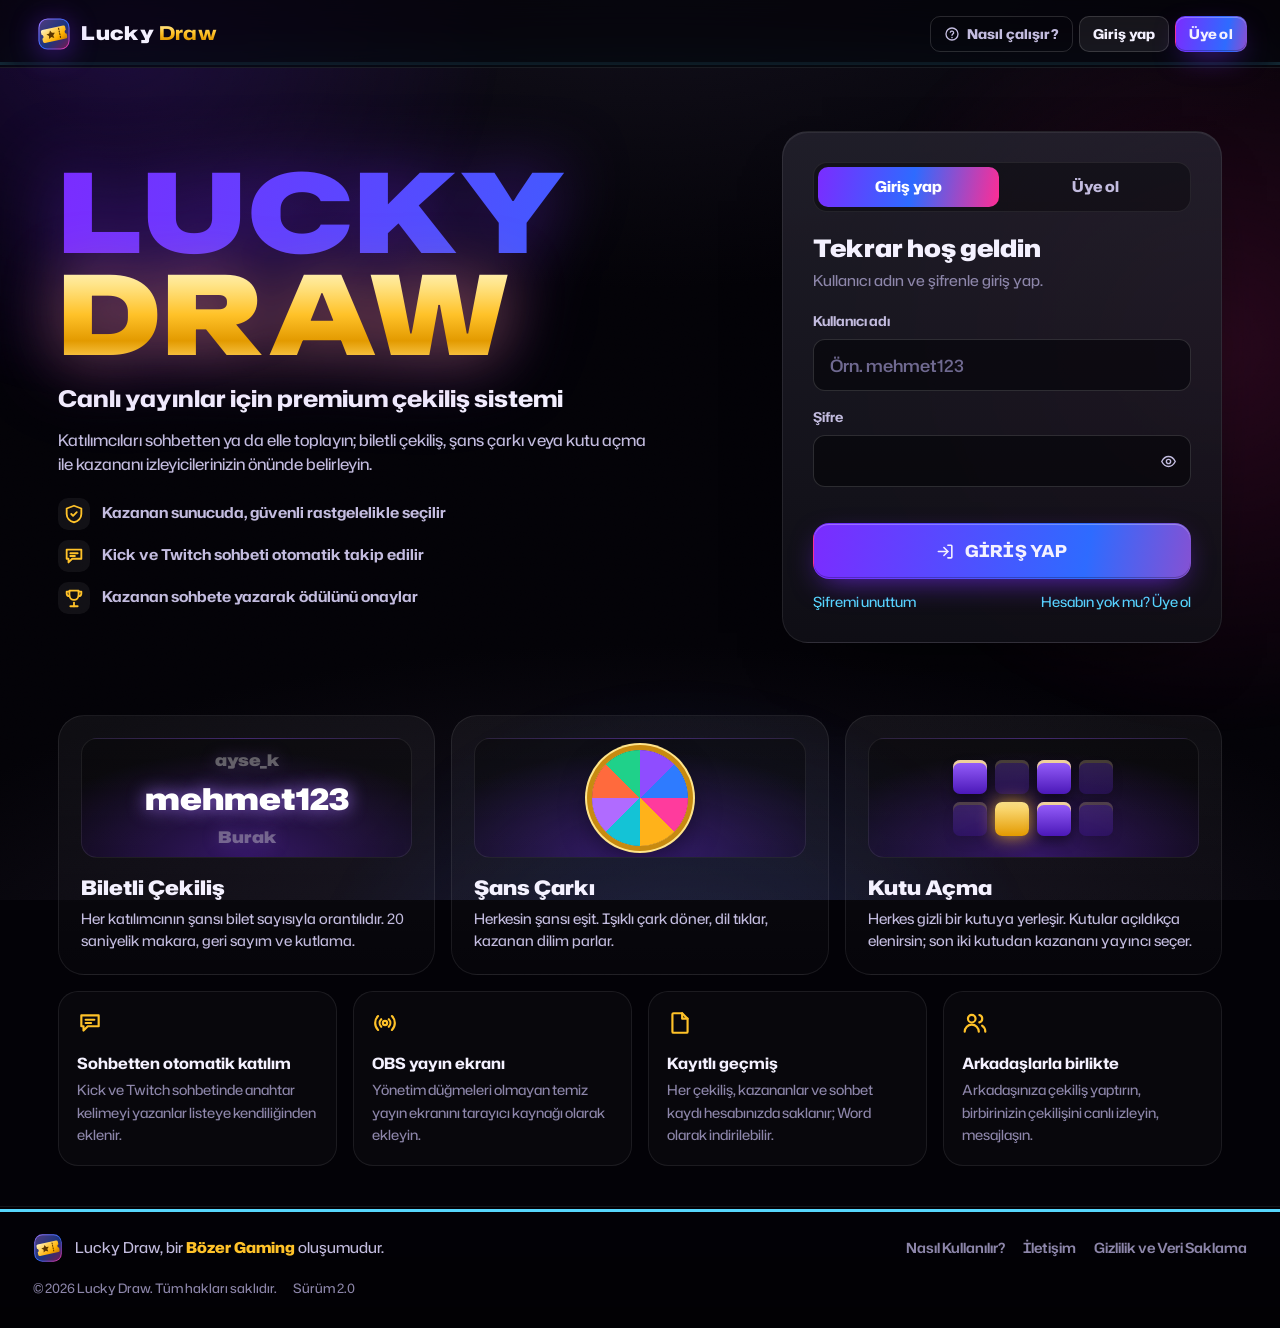
==== commit 4c62b2eb: "Add files via upload" ====
--- a/index.html
+++ b/index.html
@@ -1,3466 +1,49 @@
-<!DOCTYPE html>
-<html lang="tr">
+<!doctype html>
+<html lang="tr" data-theme="neon">
 <head>
 <meta charset="utf-8">
 <meta name="viewport" content="width=device-width, initial-scale=1, viewport-fit=cover">
-<meta http-equiv="Content-Security-Policy" content="default-src 'none'; script-src 'unsafe-inline'; style-src 'unsafe-inline'; img-src data: blob:; font-src data:; media-src data: blob:; connect-src 'none'; base-uri 'none'; form-action 'none'">
+<meta http-equiv="Content-Security-Policy" content="default-src 'self'; script-src 'self'; style-src 'self' 'unsafe-inline'; img-src 'self' data: blob: https://dztxldgjwbdsdxilogas.supabase.co; font-src 'self'; connect-src 'self' https://dztxldgjwbdsdxilogas.supabase.co wss://dztxldgjwbdsdxilogas.supabase.co wss://irc-ws.chat.twitch.tv wss://*.pusher.com https://kick.com; media-src 'self' data: blob:; object-src 'none'; base-uri 'self'; form-action 'self'; frame-src 'none'; worker-src 'self' blob:; manifest-src 'self'">
+<meta name="referrer" content="strict-origin-when-cross-origin">
+<title>Lucky Draw – Canlı Yayın Çekiliş Sistemi</title>
+<meta name="description" content="Kick ve Twitch yayıncıları için biletli çekiliş, şans çarkı ve kutu açma. Sohbetten otomatik katılım, OBS yayın ekranı ve kayıtlı çekiliş geçmişi.">
+<meta name="theme-color" content="#0b0716">
 <meta name="color-scheme" content="dark">
-<meta name="theme-color" content="#030207">
-<meta name="description" content="LuckyDraw – Kick, Twitch ve YouTube yayınları için bilet ağırlıklı, adil çekiliş uygulaması.">
-<title>LuckyDraw – Yayın Çekiliş Sistemi</title>
-<link rel="icon" href="data:image/svg+xml,%3Csvg xmlns='http://www.w3.org/2000/svg' viewBox='0 0 32 32'%3E%3Cpath fill='%23ffc229' d='M5 7h22a2 2 0 0 1 2 2v3.6a3.4 3.4 0 0 0 0 6.8V23a2 2 0 0 1-2 2H5a2 2 0 0 1-2-2v-3.6a3.4 3.4 0 0 0 0-6.8V9a2 2 0 0 1 2-2z'/%3E%3Cpath d='M21 9.5v13' stroke='%235a3500' stroke-width='1.8' stroke-dasharray='1.6 2.2'/%3E%3C/svg%3E">
-<style>
-/* Yazı tipi: Hubot Sans + rakamlar için Mona Sans (GitHub, SIL Open Font License 1.1) — Latin + Türkçe karakterlere indirgenmiş, dosyaya gömülü. */
-@font-face{font-family:'LD Hubot';src:url([data-uri]) format('woff2');font-weight:400 900;font-stretch:75% 125%;font-style:normal;font-display:block;unicode-range:U+0000-002F,U+003A-00FF,U+0131,U+2010-2027,U+2030,U+2039-203A,U+20AC,U+2122,U+2212}
-@font-face{font-family:'LD Hubot';src:url([data-uri]) format('woff2');font-weight:400 900;font-stretch:75% 125%;font-style:normal;font-display:block;unicode-range:U+0030-0039}
-@font-face{font-family:'LD Hubot';src:url([data-uri]) format('woff2');font-weight:400 900;font-stretch:75% 125%;font-style:normal;font-display:block;unicode-range:U+0100-0130,U+0132-017F,U+0218-021B,U+1E9E}
-
-:root{
-  --f:'LD Hubot','Segoe UI Variable Text','Segoe UI',system-ui,-apple-system,'Helvetica Neue',Arial,sans-serif;
-  --night:#030207;
-  --anth-1:#111017;--anth-2:#1a1922;--anth-3:#25232f;
-  --line:rgba(255,255,255,.08);--line-2:rgba(255,255,255,.14);
-  --ink:#f4f1ff;--ink-2:#c3bcdf;--ink-3:#8d86aa;
-  --violet:#7b2cff;--violet-2:#a779ff;--blue:#2e6bff;--ice:#57d9ff;--pink:#ff2d95;--pink-2:#ff7ac2;
-  --gold:#ffc229;--gold-hi:#ffe58a;--gold-lo:#c77800;
-  --neon:linear-gradient(100deg,#7b2cff 0%,#2e6bff 52%,#ff2d95 100%);
-  --gold-grad:linear-gradient(180deg,#fff4c9 0%,#ffe58a 22%,#ffc229 52%,#e39a00 78%,#ffd25c 100%);
-  --r-lg:26px;--r-md:18px;--r-sm:12px;
-  --ease:cubic-bezier(.2,.8,.2,1);
-  color-scheme:dark;
-}
-*,*::before,*::after{box-sizing:border-box}
-html,body{height:100%}
-body{margin:0;background:var(--night);color:var(--ink);font-family:var(--f);font-size:15px;line-height:1.5;font-weight:450;font-stretch:100%;-webkit-font-smoothing:antialiased;-moz-osx-font-smoothing:grayscale;overflow:hidden;text-rendering:optimizeLegibility}
-button,input,textarea,select{font:inherit;color:inherit}
-button{cursor:pointer}
-svg.i{width:20px;height:20px;flex:none;fill:none;stroke:currentColor;stroke-width:2;stroke-linecap:round;stroke-linejoin:round}
-.sr-only{position:absolute!important;width:1px;height:1px;padding:0;margin:-1px;overflow:hidden;clip:rect(0 0 0 0);white-space:nowrap;border:0}
-[hidden]{display:none!important}
-::selection{background:rgba(123,44,255,.55);color:#fff}
-:focus-visible{outline:3px solid var(--ice);outline-offset:3px}
-input::placeholder,textarea::placeholder{color:#6f6990}
-::-webkit-scrollbar{width:10px;height:10px}
-::-webkit-scrollbar-thumb{background:rgba(255,255,255,.14);border-radius:10px;border:2px solid transparent;background-clip:padding-box}
-::-webkit-scrollbar-thumb:hover{background-color:rgba(255,255,255,.24)}
-::-webkit-scrollbar-track{background:transparent}
-
-/* ---------- Arka plan ---------- */
-.bg{position:fixed;inset:0;z-index:0;pointer-events:none;overflow:hidden;background:radial-gradient(110% 70% at 50% 115%,#1c1726 0%,rgba(28,23,38,0) 62%),radial-gradient(80% 60% at 50% -10%,#15121f 0%,rgba(21,18,31,0) 70%),var(--night)}
-.bg .glow{position:absolute;border-radius:50%;width:70vmax;height:70vmax;opacity:.5;will-change:transform;animation:drift 34s ease-in-out infinite alternate;animation-play-state:paused}
-.bg .g1{left:-26vmax;top:-34vmax;background:radial-gradient(circle,rgba(123,44,255,.42) 0%,rgba(123,44,255,0) 62%)}
-.bg .g2{right:-30vmax;top:-8vmax;background:radial-gradient(circle,rgba(255,45,149,.30) 0%,rgba(255,45,149,0) 62%);animation-duration:41s;animation-delay:-12s}
-.bg .g3{left:18vmax;bottom:-48vmax;background:radial-gradient(circle,rgba(46,107,255,.34) 0%,rgba(46,107,255,0) 62%);animation-duration:47s;animation-delay:-20s}
-.bg .grain{position:absolute;inset:-50%;opacity:.05;mix-blend-mode:overlay;background-image:url("data:image/svg+xml;utf8,<svg xmlns='http://www.w3.org/2000/svg' width='220' height='220'><filter id='n'><feTurbulence type='fractalNoise' baseFrequency='.85' numOctaves='2' stitchTiles='stitch'/></filter><rect width='100%' height='100%' filter='url(%23n)'/></svg>")}
-body[data-screen=home] .bg .glow,body.is-stream .bg .glow{animation-play-state:running}
-@keyframes drift{0%{transform:translate3d(0,0,0) scale(1)}50%{transform:translate3d(6vmax,4vmax,0) scale(1.08)}100%{transform:translate3d(-4vmax,7vmax,0) scale(.96)}}
-.fx-canvas{position:fixed;inset:0;width:100%;height:100%;pointer-events:none;display:block}
-#fxBack{z-index:1}
-#fxTop{z-index:45}
-
-/* ---------- Üst çubuk ---------- */
-.topbar{position:fixed;top:0;left:0;right:0;height:68px;z-index:20;display:flex;align-items:center;justify-content:space-between;padding:0 clamp(14px,2.6vw,40px);background:linear-gradient(180deg,rgba(3,2,7,.85),rgba(3,2,7,0))}
-body.is-stream .topbar{display:none}
-.brand{display:inline-flex;align-items:center;gap:10px;padding:6px 8px 6px 4px;border:0;border-radius:12px;background:none;color:var(--ink);font-weight:850;font-stretch:118%;font-size:18px;letter-spacing:.02em}
-.brand .mark{width:30px;height:30px}
-.brand:hover .word{background:var(--neon);-webkit-background-clip:text;background-clip:text;color:transparent}
-.tools{display:flex;align-items:center;gap:6px}
-.icon-btn{width:42px;height:42px;display:inline-grid;place-items:center;border-radius:12px;border:1px solid transparent;background:transparent;color:var(--ink-2);transition:background-color .2s,color .2s,border-color .2s}
-.icon-btn:hover{background:rgba(255,255,255,.07);color:var(--ink)}
-.icon-btn[aria-pressed=true]{color:var(--ice);border-color:rgba(87,217,255,.35);background:rgba(87,217,255,.08)}
-.icon-btn.sm{width:34px;height:34px;border-radius:10px}
-.icon-btn.sm svg.i{width:17px;height:17px}
-.vol{display:inline-flex;align-items:center;gap:2px;padding-right:8px;border-radius:12px}
-.vol input[type=range]{width:96px}
-input[type=range]{-webkit-appearance:none;appearance:none;height:22px;background:transparent;cursor:pointer}
-input[type=range]::-webkit-slider-runnable-track{height:4px;border-radius:4px;background:linear-gradient(90deg,var(--violet-2) 0 var(--p,30%),rgba(255,255,255,.15) var(--p,30%) 100%)}
-input[type=range]::-webkit-slider-thumb{-webkit-appearance:none;width:16px;height:16px;margin-top:-6px;border-radius:50%;background:#fff;box-shadow:0 0 0 4px rgba(123,44,255,.35)}
-input[type=range]::-moz-range-track{height:4px;border-radius:4px;background:rgba(255,255,255,.15)}
-input[type=range]::-moz-range-progress{height:4px;border-radius:4px;background:var(--violet-2)}
-input[type=range]::-moz-range-thumb{width:16px;height:16px;border:0;border-radius:50%;background:#fff}
-.sep-v{width:1px;height:24px;background:var(--line-2);margin:0 4px}
-
-/* ---------- Ekranlar ---------- */
-#app{position:fixed;inset:0;z-index:2}
-.screen{position:absolute;inset:0;display:none}
-.screen.active{display:flex;animation:screen-in .42s var(--ease) both}
-@keyframes screen-in{from{opacity:0;transform:translateY(8px)}to{opacity:1;transform:none}}
-.scroll-y{overflow-y:auto;overflow-x:hidden;overscroll-behavior:contain}
-.wrap{width:100%;max-width:1480px;margin:0 auto}
-
-/* ---------- Butonlar ---------- */
-.btn{--h:48px;position:relative;isolation:isolate;overflow:hidden;height:var(--h);padding:0 22px;display:inline-flex;align-items:center;justify-content:center;gap:10px;border-radius:14px;border:1px solid transparent;background:rgba(255,255,255,.06);color:var(--ink);font-weight:750;font-stretch:104%;font-size:15px;letter-spacing:.01em;line-height:1;white-space:nowrap;user-select:none;-webkit-user-select:none;text-decoration:none;transition:transform .16s var(--ease),box-shadow .25s,background-color .2s,border-color .2s,color .2s,opacity .2s}
-.btn:active:not(:disabled){transform:translateY(1px) scale(.985)}
-.btn svg.i{width:19px;height:19px}
-.btn-primary{background:var(--neon);background-size:140% 100%;background-position:0 0;box-shadow:0 10px 30px -10px rgba(123,44,255,.75),inset 0 1px 0 rgba(255,255,255,.28),inset 0 -1px 0 rgba(0,0,0,.25);transition:transform .16s var(--ease),box-shadow .25s,background-position .5s var(--ease)}
-.btn-primary:hover{background-position:100% 0;box-shadow:0 14px 40px -10px rgba(255,45,149,.6),inset 0 1px 0 rgba(255,255,255,.32),inset 0 -1px 0 rgba(0,0,0,.25)}
-.btn-primary::after,.btn-gold::after{content:'';position:absolute;inset:0;z-index:-1;background:linear-gradient(105deg,transparent 35%,rgba(255,255,255,.38) 50%,transparent 65%);transform:translateX(-110%);transition:transform .8s var(--ease)}
-.btn-primary:hover::after,.btn-gold:hover::after{transform:translateX(110%)}
-.btn-gold{color:#201400;background:linear-gradient(180deg,#ffeca3 0%,#ffc229 46%,#e89d00 100%);box-shadow:inset 0 1px 0 rgba(255,255,255,.7),inset 0 -2px 0 rgba(140,80,0,.35),0 14px 44px -12px rgba(255,170,0,.75)}
-.btn-gold:hover{box-shadow:inset 0 1px 0 rgba(255,255,255,.7),inset 0 -2px 0 rgba(140,80,0,.35),0 18px 56px -10px rgba(255,190,40,.85)}
-.btn-secondary{background:rgba(255,255,255,.07);border-color:var(--line-2)}
-.btn-secondary:hover{background:rgba(255,255,255,.11);border-color:rgba(255,255,255,.22)}
-.btn-ghost{background:transparent;border-color:var(--line-2);color:var(--ink-2)}
-.btn-ghost:hover{color:var(--ink);background:rgba(255,255,255,.05)}
-.btn-danger{background:rgba(255,45,149,.09);border-color:rgba(255,45,149,.4);color:#ffb6d6}
-.btn-danger:hover{background:rgba(255,45,149,.18);color:#fff}
-.btn-sm{--h:36px;padding:0 13px;font-size:13.5px;border-radius:10px;gap:7px}
-.btn-sm svg.i{width:16px;height:16px}
-.btn-lg{--h:56px;font-size:16.5px;padding:0 26px;border-radius:16px}
-.btn-xl{--h:68px;font-size:19px;padding:0 40px;border-radius:18px;font-weight:850;font-stretch:110%;letter-spacing:.03em}
-.btn-block{width:100%}
-.btn:disabled{opacity:.42;cursor:not-allowed}
-.btn[aria-disabled=true]{opacity:.5;cursor:not-allowed}
-.btn-gold:disabled,.btn-primary:disabled{box-shadow:none}
-
-/* ---------- Paneller, alanlar ---------- */
-.panel{position:relative;border-radius:var(--r-lg);background:linear-gradient(180deg,rgba(36,33,48,.74),rgba(19,18,27,.78));border:1px solid var(--line);box-shadow:inset 0 1px 0 rgba(255,255,255,.07),0 30px 70px -40px rgba(0,0,0,.9);backdrop-filter:blur(18px) saturate(130%);-webkit-backdrop-filter:blur(18px) saturate(130%)}
-.panel::before{content:'';position:absolute;inset:0;border-radius:inherit;pointer-events:none;background:linear-gradient(125deg,rgba(255,255,255,.07) 0%,rgba(255,255,255,0) 34%)}
-body.low-fx .panel{backdrop-filter:none;-webkit-backdrop-filter:none;background:linear-gradient(180deg,#201e2b,#15141d)}
-.field{display:block;margin:0 0 16px}
-.field>span{display:block;margin:0 0 8px;font-size:13.5px;font-weight:650;color:var(--ink-2)}
-.input{width:100%;height:52px;padding:0 16px;border-radius:var(--r-sm);border:1px solid var(--line-2);background:rgba(3,2,7,.55);color:var(--ink);font-size:17px;font-weight:550;transition:border-color .2s,box-shadow .2s,background-color .2s}
-.input:hover{border-color:rgba(255,255,255,.22)}
-.input:focus{outline:none;border-color:rgba(167,121,255,.85);background:rgba(3,2,7,.75);box-shadow:0 0 0 4px rgba(123,44,255,.22),0 0 26px -6px rgba(123,44,255,.7)}
-.input.invalid{border-color:rgba(255,45,149,.85);box-shadow:0 0 0 4px rgba(255,45,149,.16)}
-.input.num{font-variant-numeric:tabular-nums}
-textarea.input{height:auto;min-height:220px;padding:14px 16px;line-height:1.55;font-size:15.5px;resize:vertical}
-.field-error{min-height:20px;margin:7px 0 0;font-size:13.5px;line-height:1.35;color:#ff9ccb}
-.hint{margin:12px 0 0;font-size:13px;line-height:1.45;color:var(--ink-3)}
-kbd{display:inline-block;min-width:22px;padding:1px 6px;border-radius:6px;border:1px solid var(--line-2);border-bottom-width:2px;background:rgba(255,255,255,.05);font:inherit;font-size:12px;font-weight:700;text-align:center;color:var(--ink)}
-
-/* Anahtar ve onay kutusu */
-.switch{display:inline-flex;align-items:center;gap:10px;font-size:14px;font-weight:600;color:var(--ink-2);cursor:pointer;user-select:none}
-.switch input{position:absolute;opacity:0;width:1px;height:1px}
-.switch .tog{position:relative;width:42px;height:24px;flex:none;border-radius:24px;background:rgba(255,255,255,.14);transition:background-color .2s}
-.switch .tog::after{content:'';position:absolute;top:3px;left:3px;width:18px;height:18px;border-radius:50%;background:#fff;box-shadow:0 2px 6px rgba(0,0,0,.4);transition:transform .22s var(--ease)}
-.switch input:checked+.tog{background:linear-gradient(90deg,var(--violet),var(--pink))}
-.switch input:checked+.tog::after{transform:translateX(18px)}
-.switch input:focus-visible+.tog{outline:3px solid var(--ice);outline-offset:2px}
-.switch:hover{color:var(--ink)}
-.check{display:flex;align-items:flex-start;gap:12px;padding:14px 16px;border-radius:14px;border:1px solid var(--line);background:rgba(255,255,255,.03);cursor:pointer;font-size:14.5px;color:var(--ink-2)}
-.check input{width:20px;height:20px;margin:1px 0 0;flex:none;accent-color:var(--violet)}
-.check b{color:var(--ink);font-weight:700}
-
-/* ---------- Başlangıç ekranı ---------- */
-#scr-home{align-items:center;justify-content:center;padding:90px 20px 40px}
-.home{width:min(900px,100%);display:flex;flex-direction:column;align-items:center;text-align:center}
-.logo{margin:0;font-size:clamp(30px,10.4vw,214px);line-height:.86;font-weight:900;font-stretch:125%;letter-spacing:-.01em;background:linear-gradient(100deg,#b78cff 0%,#7b2cff 24%,#2e6bff 52%,#ff2d95 82%,#ff7ac2 100%);-webkit-background-clip:text;background-clip:text;color:transparent;filter:drop-shadow(0 10px 50px rgba(123,44,255,.35));white-space:nowrap}
-.logo.intro{animation:logo-in 1.25s var(--ease) both}
-@keyframes logo-in{0%{font-stretch:75%;letter-spacing:.3em;opacity:0}35%{opacity:1}100%{font-stretch:125%;letter-spacing:-.01em;opacity:1}}
-.tagline{margin:22px 0 0;font-size:clamp(17px,1.7vw,24px);font-weight:600;font-stretch:112%;color:var(--ink-2);letter-spacing:.04em}
-.home-cta{margin-top:clamp(34px,6vh,64px)}
-.home-cta .btn{--h:76px;font-size:clamp(17px,1.5vw,21px);padding:0 46px}
-.resume-card{margin-top:28px;width:min(640px,100%);display:flex;align-items:center;gap:18px;padding:16px 16px 16px 22px;text-align:left}
-.resume-card .rc-text{flex:1;min-width:0}
-.resume-card .rc-title{font-size:13px;font-weight:650;color:var(--ink-3)}
-.resume-card .rc-name{font-size:17px;font-weight:750;white-space:nowrap;overflow:hidden;text-overflow:ellipsis}
-.resume-card .rc-meta{font-size:13.5px;color:var(--ink-2)}
-.resume-card .rc-meta b{color:var(--gold);font-weight:750}
-.home-links{margin-top:22px;display:flex;gap:10px;flex-wrap:wrap;justify-content:center}
-.home-foot{margin-top:34px;font-size:13px;color:var(--ink-3)}
-
-/* ---------- Çekiliş oluşturma ---------- */
-#scr-create{align-items:center;justify-content:center;padding:90px 20px 40px}
-.create{width:min(640px,100%);padding:clamp(24px,3vw,40px)}
-.create h1{margin:0 0 6px;font-size:clamp(28px,2.6vw,40px);font-weight:850;font-stretch:112%;line-height:1.1}
-.create .lead{margin:0 0 28px;color:var(--ink-2);font-size:15.5px}
-.create .input{height:60px;font-size:19px}
-.form-actions{margin-top:24px;display:flex;justify-content:space-between;gap:12px;flex-wrap:wrap}
-
-/* ---------- Katılımcı ekranı ---------- */
-#scr-participants{padding:80px 0 22px}
-#scr-participants>.wrap{display:flex;flex-direction:column;gap:16px;padding:0 clamp(14px,2.6vw,40px);min-height:100%}
-.pt-head{display:flex;align-items:flex-end;justify-content:space-between;gap:16px}
-.pt-title{margin:0;display:flex;align-items:center;gap:8px;min-width:0;font-size:clamp(22px,2.1vw,34px);font-weight:850;font-stretch:108%;line-height:1.15}
-.pt-title span{overflow:hidden;text-overflow:ellipsis;white-space:nowrap}
-.pt-sub{margin:4px 0 0;color:var(--ink-3);font-size:14px}
-.stats{display:grid;grid-template-columns:repeat(3,minmax(0,1fr));gap:14px}
-.stat{padding:16px 22px 18px;border-radius:22px;min-width:0}
-.stat-label{display:block;font-size:12.5px;font-weight:750;letter-spacing:.05em;color:var(--ink-3)}
-.stat-value{display:block;margin-top:4px;font-size:clamp(32px,3.1vw,52px);font-weight:850;font-stretch:115%;line-height:1.05;font-variant-numeric:tabular-nums;white-space:nowrap;overflow:hidden;text-overflow:ellipsis}
-.stat-tickets .stat-value{color:var(--gold)}
-.stat-name .stat-value{font-size:clamp(18px,1.55vw,26px);font-stretch:100%;line-height:1.25;white-space:normal;display:-webkit-box;-webkit-line-clamp:2;-webkit-box-orient:vertical;overflow-wrap:anywhere;margin-top:8px}
-.stat-sub{display:block;margin-top:4px;min-height:19px;font-size:13px;color:var(--ink-2)}
-.pt-main{flex:1 0 auto;display:grid;grid-template-columns:minmax(300px,370px) minmax(0,1fr);gap:16px}
-.add-panel{padding:22px;align-self:start}
-.add-panel h2,.list-panel h2{margin:0 0 16px;font-size:18px;font-weight:800;font-stretch:108%}
-.add-tools{margin-top:16px;padding-top:16px;border-top:1px solid var(--line);display:grid;gap:10px}
-.list-panel{display:flex;flex-direction:column;min-height:0;padding:16px 8px 8px}
-.toolbar{display:flex;align-items:center;gap:12px;flex-wrap:wrap;padding:0 10px 12px}
-.search{position:relative;flex:1;min-width:200px;max-width:420px}
-.search svg.i{position:absolute;left:13px;top:50%;transform:translateY(-50%);color:var(--ink-3);width:18px;height:18px;pointer-events:none}
-.search .input{height:42px;padding-left:40px;padding-right:38px;font-size:15px}
-.search .clear{position:absolute;right:4px;top:50%;transform:translateY(-50%)}
-.toolbar .spacer{flex:1}
-.ptable{--cols:52px minmax(0,1fr) 128px 120px 196px;flex:1;min-height:0;display:flex;flex-direction:column;border-top:1px solid var(--line)}
-.ptable.no-odds{--cols:52px minmax(0,1fr) 128px 196px}
-.ptable.no-odds .c-odds{display:none}
-.th-row,.tr{display:grid;grid-template-columns:var(--cols);align-items:center;column-gap:12px;padding:0 14px}
-.th-row{height:44px;font-size:12.5px;font-weight:750;color:var(--ink-3);border-bottom:1px solid var(--line)}
-.th{display:inline-flex;align-items:center;gap:6px;padding:0;border:0;background:none;color:inherit;font:inherit;text-align:left;min-width:0}
-button.th:hover{color:var(--ink)}
-.th .sort{width:12px;height:12px;opacity:.35}
-.th[aria-sort=ascending] .sort,.th[aria-sort=descending] .sort{opacity:1;color:var(--ice)}
-.th[aria-sort=descending] .sort{transform:rotate(180deg)}
-.c-num{justify-content:flex-end;text-align:right}
-.c-act{justify-content:flex-end;display:flex;gap:6px}
-.vlist{position:relative;overflow-y:auto;overflow-x:hidden;overscroll-behavior:contain}
-.vl-sizer{position:relative;flex:none;width:100%}
-.vl-win{position:absolute;left:0;right:0;top:0;will-change:transform}
-.ptable .vlist{flex:1 1 0px;min-height:280px}
-.tr{height:58px;border-bottom:1px solid rgba(255,255,255,.05);border-radius:12px;transition:background-color .2s}
-.tr:hover{background:rgba(255,255,255,.035)}
-.tr .c-idx{color:var(--ink-3);font-size:13.5px;font-variant-numeric:tabular-nums}
-.tr .c-name{display:flex;align-items:center;gap:10px;min-width:0;font-size:16.5px;font-weight:650}
-.tr .c-name .nm{overflow:hidden;text-overflow:ellipsis;white-space:nowrap}
-.tr .c-tk{font-size:17px;font-weight:800;font-stretch:108%;color:var(--gold);font-variant-numeric:tabular-nums;display:flex;justify-content:flex-end}
-.tr .c-odds{display:flex;flex-direction:column;align-items:flex-end;gap:4px;font-size:14px;font-weight:650;color:var(--ink-2);font-variant-numeric:tabular-nums}
-.tr .c-odds .bar{width:72px;height:3px;border-radius:3px;background:rgba(255,255,255,.08);overflow:hidden}
-.tr .c-odds .bar i{display:block;height:100%;background:linear-gradient(90deg,var(--violet-2),var(--pink));border-radius:3px}
-.tr.is-new{animation:row-flash 1.4s ease-out}
-@keyframes row-flash{0%,20%{background:rgba(255,194,41,.2)}100%{background:transparent}}
-.tr.is-out .nm,.tr.is-out .c-tk{opacity:.5}
-.tr.editing{background:rgba(123,44,255,.1);box-shadow:inset 0 0 0 1px rgba(167,121,255,.45)}
-.tr .input{height:40px;font-size:15.5px;padding:0 12px}
-.tr .c-tk .input{text-align:right;font-weight:750}
-.chip-win{flex:none;display:inline-flex;align-items:center;gap:5px;height:22px;padding:0 9px;border-radius:22px;font-size:11.5px;font-weight:750;color:#2a1a00;background:var(--gold-grad)}
-.chip-win svg.i{width:13px;height:13px;stroke-width:2.4}
-.chip-out{flex:none;height:22px;padding:0 9px;display:inline-flex;align-items:center;border-radius:22px;font-size:11.5px;font-weight:700;color:var(--ink-2);border:1px solid var(--line-2)}
-.empty{display:flex;flex-direction:column;align-items:center;justify-content:center;gap:10px;padding:48px 24px;text-align:center;color:var(--ink-2)}
-.empty .ticket-art{width:120px;height:70px;opacity:.9}
-.empty b{color:var(--ink);font-size:17px;font-weight:750}
-.empty p{margin:0;max-width:440px;font-size:14.5px}
-.list-foot{display:flex;justify-content:space-between;gap:10px;padding:10px 14px 4px;font-size:13px;color:var(--ink-3)}
-.pt-cta{position:sticky;bottom:0;z-index:6;isolation:isolate;display:flex;align-items:center;justify-content:flex-end;gap:18px;margin:-6px 0 -22px;padding:18px 0}
-.pt-cta::before{content:'';position:absolute;top:0;bottom:0;left:50%;width:100vw;transform:translateX(-50%);z-index:-1;pointer-events:none;background:linear-gradient(0deg,rgba(3,2,7,.92) 45%,rgba(3,2,7,0))}
-.pt-cta .cta-hint{margin:0;font-size:14px;color:var(--ink-3);text-align:right}
-
-/* ---------- Yayın ekranları ortak ---------- */
-.stream-ctl{position:fixed;top:14px;right:14px;z-index:30;display:none;align-items:center;gap:4px;padding:5px;border-radius:16px;background:rgba(8,7,14,.62);border:1px solid var(--line);backdrop-filter:blur(10px);-webkit-backdrop-filter:blur(10px);transition:opacity .35s}
-body.is-stream .stream-ctl{display:flex}
-.ctl{transition:opacity .35s var(--ease)}
-body.autohide.ui-idle .ctl,body[data-screen=draw].ui-idle .ctl{opacity:0;pointer-events:none}
-body.autohide.ui-idle{cursor:none}
-body[data-screen=draw].ui-idle{cursor:none}
-.round-chip{display:inline-flex;align-items:center;height:32px;padding:0 14px;margin-bottom:12px;border-radius:32px;border:1px solid rgba(255,194,41,.45);color:var(--gold-hi);font-size:clamp(12px,.9vw,16px);font-weight:800;font-stretch:110%;letter-spacing:.06em;background:rgba(255,194,41,.08)}
-.stream-title{margin:0;font-size:clamp(26px,3.3vw,74px);font-weight:900;font-stretch:112%;line-height:1.03;letter-spacing:.005em;text-wrap:balance;overflow-wrap:anywhere}
-.stream-stats{display:inline-flex;align-items:center;gap:.6em;margin-top:clamp(8px,1.4vh,18px);font-size:clamp(16px,1.75vw,36px);font-weight:800;font-stretch:112%;letter-spacing:.03em;color:var(--ink-2)}
-.stream-stats b{font-weight:900;color:var(--ink);font-variant-numeric:tabular-nums}
-.stream-stats .tk b{color:var(--gold)}
-.stream-stats .pipe{color:var(--ink-3);font-weight:500}
-
-/* ---------- Hazırlık ekranı ---------- */
-#scr-prep{flex-direction:column;padding:clamp(18px,4.2vh,60px) clamp(16px,4vw,84px) clamp(14px,3vh,40px);gap:clamp(12px,2.6vh,30px);overflow:hidden}
-.prep-head{text-align:center;flex:none}
-.prep-excluded{margin:10px 0 0;font-size:clamp(13px,1vw,18px);color:var(--ink-3)}
-.prep-excluded b{color:var(--ink-2);font-weight:700}
-.prep-grid{flex:1;min-height:0;display:flex;flex-direction:column;padding:4px}
-.prep-grid>.vl-sizer{margin:auto 0}
-.prep-grid .vl-win{display:grid;justify-content:center;column-gap:var(--gap,14px)}
-.pcard{--notch:8px;position:relative;height:var(--card-h,76px);margin-bottom:var(--gap,14px);display:grid;grid-template-columns:minmax(0,72fr) minmax(0,28fr);border-radius:14px;background:linear-gradient(180deg,rgba(42,39,57,.94),rgba(23,22,32,.96));border:1px solid rgba(255,255,255,.08);-webkit-mask:radial-gradient(circle at 72% 0,#0000 var(--notch),#000 calc(var(--notch) + .5px)) top/100% 51% no-repeat,radial-gradient(circle at 72% 100%,#0000 var(--notch),#000 calc(var(--notch) + .5px)) bottom/100% 51% no-repeat;mask:radial-gradient(circle at 72% 0,#0000 var(--notch),#000 calc(var(--notch) + .5px)) top/100% 51% no-repeat,radial-gradient(circle at 72% 100%,#0000 var(--notch),#000 calc(var(--notch) + .5px)) bottom/100% 51% no-repeat}
-.pcard .pc-name{display:flex;align-items:center;min-width:0;padding:0 clamp(12px,1vw,20px);font-size:var(--card-fs,24px);font-weight:750;line-height:1.1}
-.pcard .pc-name span{overflow:hidden;text-overflow:ellipsis;white-space:nowrap}
-.pcard .pc-stub{display:flex;flex-direction:column;align-items:center;justify-content:center;min-width:0;border-left:2px dashed rgba(255,194,41,.38);color:var(--gold);line-height:1}
-.pcard .pc-stub b{font-size:calc(var(--card-fs,24px) * 1.06);font-weight:900;font-stretch:108%;font-variant-numeric:tabular-nums;white-space:nowrap}
-.pcard .pc-stub small{margin-top:3px;font-size:calc(var(--card-fs,24px) * .46);font-weight:700;letter-spacing:.06em;color:#e7b54a}
-.pcard .pc-odds{position:absolute;right:calc(28% + 10px);bottom:6px;font-size:calc(var(--card-fs,24px) * .46);font-weight:650;color:var(--ink-3);font-variant-numeric:tabular-nums}
-.prep-foot{flex:none;display:grid;grid-template-columns:1fr auto 1fr;align-items:center;gap:16px}
-.prep-foot .left{justify-self:start}
-.prep-foot .right{justify-self:end}
-.btn-start{--h:clamp(66px,9vh,110px);padding:0 clamp(34px,4.2vw,90px);border-radius:24px;font-size:clamp(21px,2.3vw,44px);font-weight:900;font-stretch:118%;letter-spacing:.04em;gap:.5em}
-.btn-start svg.i{width:1em;height:1em;fill:currentColor;stroke:none}
-.btn-start.halo{animation:halo 2.4s ease-in-out infinite}
-@keyframes halo{0%,100%{box-shadow:inset 0 1px 0 rgba(255,255,255,.7),inset 0 -2px 0 rgba(140,80,0,.35),0 0 0 0 rgba(255,194,41,.5),0 14px 44px -12px rgba(255,170,0,.75)}50%{box-shadow:inset 0 1px 0 rgba(255,255,255,.7),inset 0 -2px 0 rgba(140,80,0,.35),0 0 0 14px rgba(255,194,41,0),0 18px 60px -10px rgba(255,190,40,.95)}}
-.prep-warn{margin:0;text-align:center;color:#ffb6d6;font-size:clamp(14px,1.1vw,18px)}
-
-/* ---------- Çekiliş animasyonu ---------- */
-#scr-draw{overflow:hidden}
-#scr-draw.active{animation:none}
-body[data-screen=draw] .bg .glow{display:none}
-/* Çekiliş ekranının sabit renk tonu, tek bir sabit arka plan katmanında çizilir (her karede yeniden birleştirilmez). */
-body[data-screen=draw] .bg{background:radial-gradient(60% 55% at 50% 50%,rgba(123,44,255,.30),rgba(123,44,255,0) 70%),radial-gradient(45% 40% at 18% 80%,rgba(46,107,255,.26),rgba(46,107,255,0) 70%),radial-gradient(45% 40% at 85% 20%,rgba(255,45,149,.22),rgba(255,45,149,0) 70%),#000}
-.d-layer{position:absolute;inset:0;pointer-events:none}
-.d-heat{opacity:0;will-change:opacity;background:radial-gradient(60% 55% at 50% 50%,rgba(255,45,149,.34),rgba(255,45,149,0) 70%),radial-gradient(50% 45% at 50% 105%,rgba(255,194,41,.32),rgba(255,194,41,0) 70%)}
-.d-beam{position:absolute;bottom:-8vh;width:62vh;height:125vh;transform-origin:50% 100%;opacity:0;transition:opacity 1.4s;will-change:transform,opacity;background:conic-gradient(from 180deg at 50% 100%,rgba(0,0,0,0) 0deg 167deg,rgba(150,95,255,.20) 173deg,rgba(220,200,255,.34) 180deg,rgba(150,95,255,.20) 187deg,rgba(0,0,0,0) 193deg 360deg);-webkit-mask:linear-gradient(0deg,#000 0%,rgba(0,0,0,.55) 50%,transparent 92%);mask:linear-gradient(0deg,#000 0%,rgba(0,0,0,.55) 50%,transparent 92%)}
-.d-beam.l{left:calc(10vw - 31vh)}
-.d-beam.r{right:calc(10vw - 31vh);background:conic-gradient(from 180deg at 50% 100%,rgba(0,0,0,0) 0deg 167deg,rgba(255,45,149,.18) 173deg,rgba(255,200,230,.3) 180deg,rgba(255,45,149,.18) 187deg,rgba(0,0,0,0) 193deg 360deg)}
-.running .d-beam{opacity:1}
-.d-lines i{position:absolute;left:0;width:38vw;height:2px;border-radius:2px;opacity:0;background:linear-gradient(90deg,rgba(87,217,255,0),rgba(87,217,255,.9),rgba(255,255,255,.95),rgba(87,217,255,0));box-shadow:0 0 14px rgba(87,217,255,.6);animation:line-run 2.6s linear infinite;animation-play-state:paused}
-.d-lines i:nth-child(2){top:22%;animation-duration:3.1s;animation-delay:-.7s;background:linear-gradient(90deg,rgba(255,45,149,0),rgba(255,45,149,.9),rgba(255,220,240,.95),rgba(255,45,149,0));box-shadow:0 0 14px rgba(255,45,149,.6)}
-.d-lines i:nth-child(1){top:12%}
-.d-lines i:nth-child(3){top:78%;animation-duration:2.3s;animation-delay:-1.3s}
-.d-lines i:nth-child(4){top:88%;animation-duration:3.4s;animation-delay:-2.1s;background:linear-gradient(90deg,rgba(167,121,255,0),rgba(167,121,255,.9),rgba(255,255,255,.95),rgba(167,121,255,0));box-shadow:0 0 14px rgba(167,121,255,.6)}
-.d-lines i:nth-child(5){top:31%;animation-duration:2.8s;animation-delay:-1.9s;width:24vw}
-.d-lines i:nth-child(6){top:69%;animation-duration:2.1s;animation-delay:-.4s;width:28vw;background:linear-gradient(90deg,rgba(255,194,41,0),rgba(255,194,41,.85),rgba(255,250,220,.95),rgba(255,194,41,0));box-shadow:0 0 14px rgba(255,194,41,.5)}
-.running .d-lines i{animation-play-state:running;opacity:.75}
-.d-lines i.hot{opacity:0}
-.running.ph-slow .d-lines i.hot,.running.ph-final .d-lines i.hot{opacity:.8}
-@keyframes line-run{from{transform:translateX(-40vw)}to{transform:translateX(140vw)}}
-.d-vignette{background:radial-gradient(75% 70% at 50% 50%,rgba(0,0,0,0) 50%,rgba(0,0,0,.88) 100%)}
-.d-dark{background:#000;opacity:1;transition:opacity .9s ease-out}
-.running .d-dark{opacity:0}
-.d-stage{position:absolute;inset:0;z-index:3}
-.d-raffle{position:absolute;top:5.2vh;left:5vw;right:5vw;text-align:center;font-size:clamp(15px,1.45vw,30px);font-weight:800;font-stretch:112%;letter-spacing:.08em;color:var(--ink-2);white-space:nowrap;overflow:hidden;text-overflow:ellipsis;opacity:0;transition:opacity .8s .5s}
-.running .d-raffle{opacity:1}
-.d-head{position:absolute;left:0;right:0;top:11.5vh;height:18vh;display:grid;place-items:center;transform:translateY(19vh) scale(1.12);transition:transform .85s var(--ease)}
-.ph-spin .d-head,.ph-slow .d-head,.ph-final .d-head{transform:none}
-.d-title{grid-area:1/1;margin:0;padding:0 2vw;text-align:center;font-size:clamp(28px,4.6vw,96px);font-weight:900;font-stretch:118%;line-height:1;letter-spacing:.02em;background:linear-gradient(100deg,#d9c4ff 0%,#a779ff 25%,#57d9ff 50%,#ff7ac2 75%,#ffd3ec 100%);-webkit-background-clip:text;background-clip:text;color:transparent;filter:drop-shadow(0 0 22px rgba(123,44,255,.55));transition:opacity .45s,transform .45s}
-.d-title.enter{animation:title-enter 1.1s var(--ease) backwards}
-@keyframes title-enter{0%{opacity:0;transform:scale(.7);letter-spacing:.4em}100%{opacity:1;transform:none;letter-spacing:.02em}}
-.ph-count .d-title{opacity:0;transform:scale(.8)}
-.d-count{grid-area:1/1;position:relative;display:grid;place-items:center;opacity:0;transition:opacity .3s}
-.ph-count .d-count{opacity:1}
-.d-count .num{font-size:clamp(84px,17vh,240px);font-weight:900;font-stretch:125%;line-height:.9;background:var(--gold-grad);-webkit-background-clip:text;background-clip:text;color:transparent;filter:drop-shadow(0 0 30px rgba(255,170,0,.55));font-variant-numeric:tabular-nums}
-.d-count .ring{position:absolute;left:50%;top:50%;width:16vh;height:16vh;margin:-8vh 0 0 -8vh;border-radius:50%;border:3px solid rgba(255,194,41,.85);opacity:0}
-.d-reelwrap{position:absolute;left:50%;top:53%;width:min(80vw,1520px);transform:translate(-50%,-50%) translateY(13vh) scale(.6);opacity:0;transition:transform .9s var(--ease),opacity .6s}
-.running .d-reelwrap{opacity:1}
-.ph-spin .d-reelwrap,.ph-slow .d-reelwrap,.ph-final .d-reelwrap{transform:translate(-50%,-50%)}
-.reel{--item-h:clamp(84px,15.5vh,206px);position:relative;height:calc(var(--item-h) * 1.72);border-radius:30px;background:linear-gradient(180deg,#09080f,#13111d 50%,#09080f);box-shadow:inset 0 0 0 1px rgba(255,255,255,.08),inset 0 30px 40px -30px rgba(0,0,0,.9),inset 0 -30px 40px -30px rgba(0,0,0,.9),0 40px 120px -40px rgba(123,44,255,.7)}
-.reel::before,.reel::after{content:'';position:absolute;inset:-2px;border-radius:32px;padding:2px;-webkit-mask:linear-gradient(#000 0 0) content-box,linear-gradient(#000 0 0);-webkit-mask-composite:xor;mask:linear-gradient(#000 0 0) content-box exclude,linear-gradient(#000 0 0);pointer-events:none}
-.reel::before{background:linear-gradient(100deg,#7b2cff 0%,#2e6bff 30%,#57d9ff 48%,#ff2d95 74%,#ffc229 100%);opacity:.95}
-.reel::after{padding:3px;inset:-3px;border-radius:33px;background:linear-gradient(100deg,#ffe58a,#ffc229 30%,#ff7ac2 55%,#ffc229 80%,#ffe58a);opacity:var(--hot,0);will-change:opacity}
-.reel-glow{position:absolute;inset:-30% -8%;border-radius:50%;pointer-events:none;background:radial-gradient(50% 50% at 50% 50%,rgba(123,44,255,.45),rgba(123,44,255,0) 70%);opacity:.6;z-index:-1;will-change:opacity}
-.reel-win{position:absolute;inset:0;border-radius:inherit;overflow:hidden}
-.reel-win::before,.reel-win::after{content:'';position:absolute;left:0;right:0;height:34%;z-index:2;pointer-events:none}
-.reel-win::before{top:0;background:linear-gradient(180deg,#09080f 0%,rgba(9,8,15,.8) 45%,rgba(9,8,15,0) 100%)}
-.reel-win::after{bottom:0;background:linear-gradient(0deg,#09080f 0%,rgba(9,8,15,.8) 45%,rgba(9,8,15,0) 100%)}
-.reel-strip{position:absolute;inset:0}
-.reel-item{position:absolute;left:0;right:0;top:50%;height:var(--item-h);margin-top:calc(var(--item-h) / -2);display:flex;align-items:center;justify-content:center;will-change:transform,opacity;backface-visibility:hidden}
-.reel-item span{display:block;font-weight:800;line-height:1.08;padding:.04em .1em;white-space:nowrap;color:#d9d3f2;letter-spacing:.01em}
-.reel-item.on span{color:#fff;text-shadow:0 0 20px rgba(167,121,255,.85),0 0 2px rgba(255,255,255,.9)}
-.reel-item.veil span{filter:blur(.26em)}
-.reel-sel{position:absolute;left:3%;right:3%;top:50%;height:var(--item-h);margin-top:calc(var(--item-h) / -2);pointer-events:none;border-top:1px solid rgba(255,194,41,.35);border-bottom:1px solid rgba(255,194,41,.35);background:linear-gradient(90deg,rgba(255,194,41,0),rgba(255,194,41,.05) 50%,rgba(255,194,41,0))}
-.reel-mark{position:absolute;top:50%;width:0;height:0;margin-top:-18px;border-top:18px solid transparent;border-bottom:18px solid transparent;filter:drop-shadow(0 0 10px rgba(255,194,41,.8))}
-.reel-mark.l{left:-30px;border-left:26px solid var(--gold)}
-.reel-mark.r{right:-30px;border-right:26px solid var(--gold)}
-.reel.thump{animation:thump .42s var(--ease)}
-@keyframes thump{0%{transform:scale(1)}30%{transform:scale(1.022)}100%{transform:scale(1)}}
-.d-meta{position:absolute;left:0;right:0;bottom:13.5vh;text-align:center;font-size:clamp(15px,1.55vw,32px);font-weight:800;font-stretch:112%;letter-spacing:.05em;color:var(--ink-2);opacity:0;transition:opacity .8s 5s}
-.d-meta b{color:var(--ink);font-weight:900}
-.d-meta .tk b{color:var(--gold)}
-.d-meta .pipe{color:var(--ink-3);font-weight:500;margin:0 .45em}
-.ph-spin .d-meta,.ph-slow .d-meta,.ph-final .d-meta{opacity:1;transition-delay:0s}
-.d-progress{position:absolute;left:50%;bottom:7vh;width:min(72vw,1300px);height:12px;transform:translateX(-50%);border-radius:12px;background:rgba(255,255,255,.08);box-shadow:inset 0 0 0 1px rgba(255,255,255,.06);opacity:0;transition:opacity .6s}
-.ph-spin .d-progress,.ph-slow .d-progress,.ph-final .d-progress{opacity:1}
-.d-progress .fill{position:absolute;inset:0;border-radius:inherit;transform-origin:0 50%;transform:scaleX(0);will-change:transform;background:linear-gradient(90deg,#7b2cff,#2e6bff 45%,#ff2d95 80%,#ffc229);box-shadow:0 0 22px rgba(123,44,255,.8)}
-.d-progress .head{position:absolute;top:50%;left:0;width:26px;height:26px;margin:-13px 0 0 -13px;border-radius:50%;will-change:transform;background:radial-gradient(circle,#fff 0%,rgba(255,229,138,.9) 30%,rgba(255,194,41,0) 70%)}
-.d-sr{position:absolute}
-
-/* Azaltılmış hareket: makara */
-body.reduce-motion .reel-item{transition:opacity .25s}
-
-/* ---------- Kazanan ekranı ---------- */
-#scr-winner{flex-direction:column;align-items:stretch;overflow-x:hidden;overflow-y:auto;text-align:center}
-.w-rays{position:absolute;left:50%;top:42%;width:170vmax;height:170vmax;margin:-85vmax 0 0 -85vmax;pointer-events:none;background:repeating-conic-gradient(from 0deg,rgba(255,194,41,.11) 0deg 5deg,rgba(255,194,41,0) 5deg 15deg);-webkit-mask:radial-gradient(circle,#000 0%,rgba(0,0,0,.6) 18%,transparent 46%);mask:radial-gradient(circle,#000 0%,rgba(0,0,0,.6) 18%,transparent 46%);animation:rays 80s linear infinite}
-.w-halo{position:absolute;left:50%;top:44%;width:90vmin;height:90vmin;margin:-45vmin 0 0 -45vmin;border-radius:50%;pointer-events:none;background:radial-gradient(circle,rgba(255,194,41,.22) 0%,rgba(255,45,149,.10) 38%,rgba(123,44,255,0) 68%)}
-@keyframes rays{to{transform:rotate(360deg)}}
-.w-stage{position:relative;z-index:2;width:100%;margin:auto 0;padding:3vh 4vw;display:flex;flex-direction:column;align-items:center}
-.w-rays,.w-halo{position:fixed}
-.w-crown{width:clamp(64px,8.5vh,120px);height:auto;filter:drop-shadow(0 6px 24px rgba(255,170,0,.55))}
-.w-congrats{margin:clamp(6px,1.2vh,18px) 0 0;font-size:clamp(34px,5vw,104px);font-weight:900;font-stretch:125%;line-height:1;letter-spacing:.03em;background:linear-gradient(180deg,#ffffff 0%,#ffe1f1 45%,#ff7ac2 100%);-webkit-background-clip:text;background-clip:text;color:transparent;filter:drop-shadow(0 0 26px rgba(255,45,149,.5))}
-.w-name{margin:clamp(6px,1.4vh,22px) 0 0;max-width:92vw;font-size:clamp(44px,14vw,240px);font-weight:900;font-stretch:125%;line-height:1.02;letter-spacing:.005em;white-space:nowrap;background:var(--gold-grad);background-size:100% 100%;-webkit-background-clip:text;background-clip:text;color:transparent;filter:drop-shadow(0 0 34px rgba(255,170,0,.5)) drop-shadow(0 4px 0 rgba(120,60,0,.55));padding:0 .06em}
-.w-sub{margin:clamp(10px,1.8vh,26px) 0 0;max-width:90vw;font-size:clamp(16px,1.9vw,38px);font-weight:800;font-stretch:112%;letter-spacing:.06em;color:var(--ink);text-wrap:balance}
-.w-info{margin-top:clamp(18px,3.4vh,44px);display:flex;flex-wrap:wrap;justify-content:center;align-items:stretch;gap:12px}
-.w-ticket{position:relative;display:grid;grid-template-columns:auto auto;align-items:center;border-radius:14px;background:linear-gradient(180deg,#ffeaa0,#ffc229 60%,#eaa000);color:#2a1800;--notch:7px;-webkit-mask:radial-gradient(circle at var(--cut,64%) 0,#0000 var(--notch),#000 calc(var(--notch) + .5px)) top/100% 51% no-repeat,radial-gradient(circle at var(--cut,64%) 100%,#0000 var(--notch),#000 calc(var(--notch) + .5px)) bottom/100% 51% no-repeat;mask:radial-gradient(circle at var(--cut,64%) 0,#0000 var(--notch),#000 calc(var(--notch) + .5px)) top/100% 51% no-repeat,radial-gradient(circle at var(--cut,64%) 100%,#0000 var(--notch),#000 calc(var(--notch) + .5px)) bottom/100% 51% no-repeat}
-.w-ticket .wt-l{padding:10px 18px 10px 20px;text-align:left}
-.w-ticket .wt-l small{display:block;font-size:clamp(11px,.75vw,14px);font-weight:750;letter-spacing:.04em;opacity:.75}
-.w-ticket .wt-l b{display:block;font-size:clamp(20px,1.6vw,32px);font-weight:900;font-stretch:112%;line-height:1.05;font-variant-numeric:tabular-nums}
-.w-ticket .wt-r{height:100%;display:flex;align-items:center;padding:0 18px 0 16px;border-left:2px dashed rgba(90,50,0,.45);font-size:clamp(12px,.85vw,16px);font-weight:750;font-variant-numeric:tabular-nums}
-.w-facts{display:flex;flex-wrap:wrap;justify-content:center;gap:0;border-radius:14px;border:1px solid var(--line);background:rgba(14,12,22,.66);backdrop-filter:blur(10px);-webkit-backdrop-filter:blur(10px);overflow:hidden}
-.w-facts>div{padding:10px clamp(14px,1.3vw,24px);text-align:left;border-right:1px solid var(--line)}
-.w-facts>div:last-child{border-right:0}
-.w-facts small{display:block;font-size:clamp(11px,.72vw,13.5px);font-weight:650;color:var(--ink-3)}
-.w-facts b{display:block;font-size:clamp(15px,1.12vw,21px);font-weight:800;color:var(--ink);font-variant-numeric:tabular-nums;white-space:nowrap}
-.w-facts .gold b{color:var(--gold)}
-.w-actions{margin-top:clamp(18px,3.6vh,46px);display:flex;flex-wrap:wrap;justify-content:center;align-items:flex-start;gap:12px}
-.w-again{display:flex;flex-direction:column;align-items:center;gap:8px}
-.w-again .switch{font-size:13px}
-/* Kutlama koreografisi */
-.celebrate .w-rays{animation:rays 80s linear infinite,fade-in 1.2s ease-out both}
-.celebrate .w-halo{animation:halo-in 1.1s var(--ease) both}
-.celebrate .w-crown{animation:crown-in .7s var(--ease) both}
-.celebrate .w-congrats{animation:congrats-in .7s var(--ease) both}
-.celebrate .w-name{animation:name-in .9s var(--ease) .1s both}
-.celebrate .w-sub{animation:rise .7s var(--ease) .45s both}
-.celebrate .w-info{animation:rise .7s var(--ease) .85s both}
-.celebrate .w-actions{animation:fade-in .6s ease-out 2.2s both}
-.celebrate .w-stage{animation:shake .55s cubic-bezier(.36,.07,.19,.97) .02s}
-@keyframes fade-in{from{opacity:0}to{opacity:1}}
-@keyframes halo-in{0%{opacity:0;transform:scale(.3)}60%{opacity:1}100%{opacity:1;transform:scale(1)}}
-@keyframes crown-in{0%{opacity:0;transform:translateY(-40px) scale(.5) rotate(-12deg)}100%{opacity:1;transform:none}}
-@keyframes congrats-in{0%{opacity:0;transform:scale(1.5);letter-spacing:.35em}100%{opacity:1;transform:none;letter-spacing:.03em}}
-@keyframes name-in{0%{opacity:0;transform:scale(1.9);font-stretch:75%}55%{opacity:1}100%{opacity:1;transform:none;font-stretch:125%}}
-@keyframes rise{from{opacity:0;transform:translateY(18px)}to{opacity:1;transform:none}}
-@keyframes shake{10%,90%{transform:translate3d(-2px,0,0)}20%,80%{transform:translate3d(4px,0,0)}30%,50%,70%{transform:translate3d(-6px,0,0)}40%,60%{transform:translate3d(6px,0,0)}}
-
-/* ---------- Karartma, patlama ve parlama ---------- */
-.dimmer{position:fixed;inset:0;z-index:43;background:#000;opacity:0;pointer-events:none;transition:opacity .32s ease-in}
-.dimmer.on{opacity:1}
-.flash{position:fixed;inset:0;z-index:44;pointer-events:none;opacity:0;background:radial-gradient(circle at 50% 50%,#fff 0%,#fff3c4 22%,rgba(255,194,41,.75) 42%,rgba(255,45,149,.25) 62%,rgba(255,45,149,0) 80%)}
-.flash.go{animation:flash 1s ease-out}
-@keyframes flash{0%{opacity:0}7%{opacity:1}100%{opacity:0}}
-.burst{position:fixed;inset:0;z-index:44;pointer-events:none}
-.burst i{position:absolute;left:50%;top:46%;width:22vmin;height:22vmin;margin:-11vmin 0 0 -11vmin;border-radius:50%;border:4px solid rgba(255,229,138,.95);box-shadow:0 0 40px rgba(255,194,41,.8),inset 0 0 30px rgba(255,194,41,.6);opacity:0}
-.burst.go i{animation:ring 1.2s cubic-bezier(.1,.7,.2,1) forwards}
-.burst.go i:nth-child(2){animation-delay:.12s;border-color:rgba(255,122,194,.9)}
-.burst.go i:nth-child(3){animation-delay:.26s;border-color:rgba(87,217,255,.85)}
-@keyframes ring{0%{transform:scale(.15);opacity:1}100%{transform:scale(8);opacity:0}}
-
-/* ---------- Geçmiş ---------- */
-#scr-history{padding:80px 0 30px}
-#scr-history>.wrap{padding:0 clamp(14px,2.6vw,40px);display:flex;flex-direction:column;gap:16px}
-.h-head{display:flex;align-items:flex-end;justify-content:space-between;gap:16px;flex-wrap:wrap}
-.h-head h1{margin:0;font-size:clamp(26px,2.4vw,38px);font-weight:850;font-stretch:110%}
-.h-actions{display:flex;gap:10px;flex-wrap:wrap}
-.h-panel{padding:8px}
-.table{width:100%;border-collapse:separate;border-spacing:0}
-.table th{position:sticky;top:0;padding:12px 14px;text-align:left;font-size:12.5px;font-weight:750;color:var(--ink-3);border-bottom:1px solid var(--line);background:rgba(20,19,28,.96);white-space:nowrap}
-.table td{padding:13px 14px;border-bottom:1px solid rgba(255,255,255,.05);font-size:15px;vertical-align:middle}
-.table tr:last-child td{border-bottom:0}
-.table tbody tr:hover td{background:rgba(255,255,255,.03)}
-.table .num{text-align:right;font-variant-numeric:tabular-nums;white-space:nowrap}
-.table .r-name{font-weight:700;max-width:340px;overflow:hidden;text-overflow:ellipsis;white-space:nowrap}
-.table .r-round{color:var(--ink-3);font-weight:650;margin-left:4px}
-.table .r-win{font-weight:800;color:var(--gold-hi);max-width:260px;overflow:hidden;text-overflow:ellipsis;white-space:nowrap}
-.table .tk{color:var(--gold);font-weight:750}
-.table .muted{color:var(--ink-3)}
-.h-scroll{max-height:calc(100vh - 220px);overflow:auto;border-radius:20px}
-.h-note{margin:0;color:var(--ink-3);font-size:13.5px}
-
-/* ---------- Yarım kalan çekiliş ---------- */
-#scr-resume{align-items:center;justify-content:center;text-align:center;padding:40px 20px}
-.resume{width:min(880px,100%);padding:clamp(26px,3.4vw,52px)}
-.resume h1{margin:0;font-size:clamp(26px,3vw,52px);font-weight:900;font-stretch:115%;line-height:1.08}
-.resume .r-raffle{margin:14px 0 0;font-size:clamp(16px,1.4vw,24px);font-weight:750;color:var(--gold-hi)}
-.resume p{margin:16px auto 0;max-width:640px;color:var(--ink-2);font-size:clamp(15px,1.05vw,18px)}
-.resume .r-actions{margin-top:30px;display:flex;justify-content:center;align-items:center;gap:14px;flex-wrap:wrap}
-
-/* ---------- Pencereler ---------- */
-.modal-layer{position:fixed;inset:0;z-index:60;display:grid;place-items:center;padding:20px;background:rgba(2,1,6,.72);backdrop-filter:blur(6px);-webkit-backdrop-filter:blur(6px);animation:fade-in .2s ease-out}
-.modal{position:relative;width:min(560px,100%);max-height:calc(100vh - 40px);display:flex;flex-direction:column;border-radius:24px;background:linear-gradient(180deg,#22202d,#16151e);border:1px solid var(--line-2);box-shadow:0 40px 100px -30px rgba(0,0,0,.95),0 0 0 1px rgba(0,0,0,.4);animation:modal-in .28s var(--ease)}
-.modal.wide{width:min(820px,100%)}
-@keyframes modal-in{from{opacity:0;transform:translateY(14px) scale(.97)}to{opacity:1;transform:none}}
-.modal-head{display:flex;align-items:center;justify-content:space-between;gap:12px;padding:20px 22px 6px}
-.modal-head h2{margin:0;font-size:20px;font-weight:850;font-stretch:108%;line-height:1.25}
-.modal-body{padding:10px 22px 4px;overflow:auto;color:var(--ink-2);font-size:15px}
-.modal-body p{margin:0 0 12px}
-.modal-body strong{color:var(--ink);font-weight:750}
-.modal-foot{display:flex;justify-content:flex-end;gap:10px;padding:16px 22px 20px;flex-wrap:wrap}
-.help h3{margin:22px 0 8px;font-size:16px;font-weight:800;color:var(--ink)}
-.help h3:first-child{margin-top:4px}
-.help .quote{margin:4px 0 14px;padding:14px 18px;border-radius:14px;border:1px solid rgba(255,194,41,.3);background:rgba(255,194,41,.06);color:var(--gold-hi);font-size:16.5px;font-weight:650;line-height:1.5}
-.help ul{margin:0 0 6px;padding-left:20px}
-.help li{margin:0 0 6px}
-.help table{width:100%;border-collapse:collapse;margin:6px 0 8px;font-size:14.5px}
-.help th,.help td{padding:8px 10px;border-bottom:1px solid var(--line);text-align:left}
-.help th{color:var(--ink-3);font-weight:700;font-size:12.5px}
-.help td.n{text-align:right;font-variant-numeric:tabular-nums}
-.help .formula{display:inline-block;padding:4px 10px;border-radius:8px;background:rgba(255,255,255,.06);color:var(--ink);font-weight:700}
-.keys{display:grid;grid-template-columns:auto 1fr;gap:8px 14px;align-items:center;margin:4px 0}
-.bulk-file{display:flex;align-items:center;gap:12px;flex-wrap:wrap;margin:12px 0 4px}
-.bulk-file .fname{font-size:13.5px;color:var(--ink-3)}
-.bulk-opts{margin:10px 0 0}
-.bulk-sum{margin:14px 0 0;padding:12px 14px;border-radius:12px;background:rgba(255,255,255,.04);border:1px solid var(--line);font-size:14px;color:var(--ink-2)}
-.bulk-sum .ok{color:#8ff0c2;font-weight:700}
-.bulk-sum .bad{color:#ff9ccb;font-weight:700}
-.bulk-bad{margin:10px 0 0;max-height:150px;overflow:auto;font-size:13.5px;color:#ffc2de}
-.bulk-bad li{margin:0 0 4px}
-.bulk-bad code{font:inherit;color:#fff;background:rgba(255,45,149,.14);padding:0 5px;border-radius:5px}
-.dropping textarea{border-color:var(--ice)!important;box-shadow:0 0 0 4px rgba(87,217,255,.2)!important}
-
-/* ---------- Bildirimler ---------- */
-.toasts{position:fixed;left:50%;bottom:22px;z-index:70;transform:translateX(-50%);display:flex;flex-direction:column-reverse;align-items:center;gap:8px;pointer-events:none;width:min(560px,calc(100vw - 24px))}
-.toast{pointer-events:auto;display:flex;align-items:flex-start;gap:10px;max-width:100%;padding:12px 16px;border-radius:14px;background:rgba(24,22,34,.96);border:1px solid var(--line-2);box-shadow:0 18px 50px -14px rgba(0,0,0,.9);font-size:14.5px;line-height:1.4;color:var(--ink);animation:toast-in .3s var(--ease)}
-.toast svg.i{width:18px;height:18px;margin-top:1px}
-.toast.success svg.i{color:#7ef0b8}
-.toast.info svg.i{color:var(--ice)}
-.toast.warn{border-color:rgba(255,194,41,.45)}
-.toast.warn svg.i{color:var(--gold)}
-.toast.error{border-color:rgba(255,45,149,.55)}
-.toast.error svg.i{color:var(--pink-2)}
-.toast.out{animation:toast-out .25s ease-in forwards}
-@keyframes toast-in{from{opacity:0;transform:translateY(10px) scale(.98)}to{opacity:1;transform:none}}
-@keyframes toast-out{to{opacity:0;transform:translateY(8px)}}
-body.is-stream .toasts{left:16px;right:auto;bottom:auto;top:16px;transform:none;align-items:flex-start;width:min(400px,calc(100vw - 32px))}
-body.is-stream .toast{font-size:13.5px;padding:10px 14px}
-.banner{position:fixed;left:50%;top:76px;transform:translateX(-50%);z-index:25;max-width:calc(100vw - 24px);padding:10px 16px;border-radius:12px;background:rgba(255,45,149,.14);border:1px solid rgba(255,45,149,.45);font-size:13.5px;color:#ffd2e7}
-
-/* ---------- Test paneli (yalnızca ?test) ---------- */
-.devtests{position:fixed;inset:20px;z-index:90;display:flex;flex-direction:column;border-radius:20px;background:#0e0d14;border:1px solid var(--line-2);box-shadow:0 40px 120px rgba(0,0,0,.9);font-size:14px}
-.devtests header{display:flex;align-items:center;justify-content:space-between;gap:12px;padding:16px 20px;border-bottom:1px solid var(--line)}
-.devtests header b{font-size:17px}
-.devtests .list{flex:1;overflow:auto;padding:10px 20px}
-.devtests .row{display:grid;grid-template-columns:26px 1fr;gap:8px;padding:8px 0;border-bottom:1px solid rgba(255,255,255,.05)}
-.devtests .row .info{color:var(--ink-3);font-size:13px;white-space:pre-wrap}
-.devtests .pass{color:#7ef0b8;font-weight:800}
-.devtests .fail{color:#ff7ac2;font-weight:800}
-
-/* ---------- Duyarlı yerleşim ---------- */
-@media (max-width:1100px){
-  .pt-main{grid-template-columns:1fr}
-  .add-panel{align-self:stretch}
-  .ptable .vlist{flex:none;height:min(62vh,560px)}
-}
-@media (max-width:760px){
-  .vol input[type=range]{width:70px}
-  .topbar .brand .word{display:none}
-  .stats{grid-template-columns:1fr 1fr}
-  .stat-name{grid-column:1/-1}
-  .stat{padding:12px 16px 14px}
-  .ptable{--cols:minmax(0,1fr) 88px 92px}
-  .ptable.no-odds{--cols:minmax(0,1fr) 88px 92px}
-  .ptable .c-idx,.ptable .c-odds{display:none}
-  .th-row,.tr{padding:0 8px;column-gap:8px}
-  .c-act .btn .lbl{display:none}
-  .c-act .btn{padding:0 9px}
-  .pt-head{flex-direction:column;align-items:stretch}
-  .pt-cta{flex-direction:column;align-items:stretch}
-  .pt-cta .cta-hint{text-align:center}
-  .pt-cta .btn{width:100%}
-  .prep-foot{grid-template-columns:1fr;justify-items:center}
-  .prep-foot .left,.prep-foot .right{justify-self:center}
-  .w-facts>div{border-right:0;border-bottom:1px solid var(--line);flex:1 1 40%}
-  .w-stage{padding-top:78px}
-  .w-actions{flex-direction:column;align-items:stretch;width:100%;max-width:420px}
-  .w-actions .btn,.w-again .btn{width:100%;height:auto;min-height:52px;padding:12px 16px;white-space:normal;line-height:1.2}
-  .w-again{align-items:stretch}
-  .reel-mark.l{left:-18px;border-left-width:16px}
-  .reel-mark.r{right:-18px;border-right-width:16px}
-  .home-cta .btn{--h:64px;padding:0 26px}
-  .resume-card{flex-direction:column;align-items:stretch;text-align:center}
-  .h-scroll{max-height:none}
-  .modal-foot .btn{flex:1}
-}
-@media (max-height:640px){
-  .d-head{top:9vh}
-}
-
-/* Azaltılmış hareket */
-body.reduce-motion *,body.reduce-motion *::before,body.reduce-motion *::after{animation-duration:.001ms!important;animation-iteration-count:1!important;animation-delay:0s!important;transition-duration:.001ms!important;transition-delay:0s!important;scroll-behavior:auto!important}
-body.reduce-motion .bg .glow{animation:none}
-
-</style>
+<meta name="application-name" content="Lucky Draw">
+<meta name="apple-mobile-web-app-title" content="Lucky Draw">
+<meta name="apple-mobile-web-app-capable" content="yes">
+<meta name="mobile-web-app-capable" content="yes">
+<meta name="apple-mobile-web-app-status-bar-style" content="black-translucent">
+<meta name="format-detection" content="telephone=no">
+<link rel="canonical" href="https://mecayapp.github.io/luckydraw/">
+<meta property="og:type" content="website">
+<meta property="og:site_name" content="Lucky Draw">
+<meta property="og:locale" content="tr_TR">
+<meta property="og:title" content="Lucky Draw – Canlı Yayın Çekiliş Sistemi">
+<meta property="og:description" content="Biletli çekiliş, şans çarkı ve kutu açma. Kick ve Twitch sohbetinden otomatik katılım, OBS ekranı ve kayıtlı geçmiş.">
+<meta property="og:url" content="https://mecayapp.github.io/luckydraw/">
+<meta property="og:image" content="https://mecayapp.github.io/luckydraw/assets/og.jpg?v=4a98d82389">
+<meta property="og:image:secure_url" content="https://mecayapp.github.io/luckydraw/assets/og.jpg?v=4a98d82389">
+<meta property="og:image:type" content="image/jpeg">
+<meta property="og:image:width" content="1200">
+<meta property="og:image:height" content="630">
+<meta property="og:image:alt" content="Lucky Draw – altın bilet logosu">
+<meta name="twitter:card" content="summary_large_image">
+<meta name="twitter:title" content="Lucky Draw – Canlı Yayın Çekiliş Sistemi">
+<meta name="twitter:description" content="Biletli çekiliş, şans çarkı ve kutu açma. Sohbetten otomatik katılım ve OBS yayın ekranı.">
+<meta name="twitter:image" content="https://mecayapp.github.io/luckydraw/assets/og.jpg?v=4a98d82389">
+<link rel="icon" href="assets/icons/favicon.svg" type="image/svg+xml">
+<link rel="icon" href="assets/icons/favicon-32.png" sizes="32x32" type="image/png">
+<link rel="apple-touch-icon" href="assets/icons/apple-touch-icon.png">
+<link rel="manifest" href="manifest.webmanifest">
+<link rel="preload" href="assets/fonts/ldhubot-latin.woff2" as="font" type="font/woff2" crossorigin>
+<link rel="stylesheet" href="assets/css/app.2263c3db43.css">
+<script src="assets/js/boot.01cd77945b.js"></script>
+<script src="assets/js/app.95248d0e97.js" defer></script>
 </head>
-<body data-screen="home">
+<body>
 <div class="bg" aria-hidden="true"><div class="glow g1"></div><div class="glow g2"></div><div class="glow g3"></div><div class="grain"></div></div>
-<canvas id="fxBack" class="fx-canvas" aria-hidden="true"></canvas>
-
-<header class="topbar" id="topbar">
-  <button class="brand" type="button" data-action="home" aria-label="LuckyDraw ana menü">
-    <svg class="mark" viewBox="0 0 32 32" aria-hidden="true"><defs><linearGradient id="lg-mark" x1="0" y1="0" x2="1" y2="1"><stop offset="0" stop-color="#ffe58a"/><stop offset=".55" stop-color="#ffc229"/><stop offset="1" stop-color="#e39a00"/></linearGradient></defs><path fill="url(#lg-mark)" d="M5 7h22a2 2 0 0 1 2 2v3.6a3.4 3.4 0 0 0 0 6.8V23a2 2 0 0 1-2 2H5a2 2 0 0 1-2-2v-3.6a3.4 3.4 0 0 0 0-6.8V9a2 2 0 0 1 2-2z"/><path d="M21 9.5v13" stroke="#5a3500" stroke-width="1.6" stroke-dasharray="1.6 2.2" stroke-linecap="round"/><path fill="#5a3500" d="m12.4 11.2 1.25 2.55 2.8.4-2.03 1.98.48 2.8-2.5-1.32-2.5 1.32.48-2.8-2.03-1.98 2.8-.4z"/></svg>
-    <span class="word">LuckyDraw</span>
-  </button>
-  <div class="tools" data-tools></div>
-</header>
-
-<main id="app">
-  <!-- Başlangıç -->
-  <section class="screen" id="scr-home" aria-labelledby="home-title">
-    <div class="home">
-      <h1 class="logo" id="home-title">LUCKYDRAW</h1>
-      <p class="tagline">Canlı Yayın Çekiliş Sistemi</p>
-      <div class="home-cta"><button class="btn btn-primary btn-xl" type="button" data-action="new-raffle">YENİ ÇEKİLİŞ OLUŞTUR</button></div>
-      <div class="panel resume-card" id="homeResume" hidden>
-        <div class="rc-text">
-          <div class="rc-title">Kaldığınız çekiliş</div>
-          <div class="rc-name" id="homeResumeName"></div>
-          <div class="rc-meta" id="homeResumeMeta"></div>
-        </div>
-        <button class="btn btn-secondary" type="button" data-action="continue">Devam et</button>
-      </div>
-      <div class="home-links">
-        <button class="btn btn-ghost" type="button" data-action="history"><svg class="i" data-icon="clock"></svg>ÇEKİLİŞ GEÇMİŞİ</button>
-        <button class="btn btn-ghost" type="button" data-action="help"><svg class="i" data-icon="info"></svg>Çekiliş nasıl işler?</button>
-      </div>
-      <p class="home-foot">Bütün veriler yalnızca bu tarayıcıda saklanır.</p>
-    </div>
-  </section>
-
-  <!-- Çekiliş oluştur -->
-  <section class="screen" id="scr-create" aria-labelledby="create-title">
-    <form class="panel create" id="createForm" novalidate autocomplete="off">
-      <h1 id="create-title">Yeni çekiliş</h1>
-      <p class="lead">Önce çekilişe bir ad verin. Bu ad yayın ekranında büyük olarak gösterilir.</p>
-      <label class="field"><span>Çekiliş adı</span>
-        <input class="input" id="raffleName" name="raffleName" maxlength="80" spellcheck="false" placeholder="Örn. Misa Online Pre-Alpha Key Çekilişi" aria-describedby="raffleNameError">
-      </label>
-      <p class="field-error" id="raffleNameError" role="alert"></p>
-      <label class="check" id="transferRow" hidden>
-        <input type="checkbox" id="transferChk">
-        <span><b>Son çekilişin katılımcılarını aktar</b><br><span id="transferInfo"></span></span>
-      </label>
-      <div class="form-actions">
-        <button class="btn btn-ghost btn-lg" type="button" data-action="home"><svg class="i" data-icon="back"></svg>Ana menü</button>
-        <button class="btn btn-primary btn-lg" type="submit">KATILIMCILARI EKLE</button>
-      </div>
-    </form>
-  </section>
-
-  <!-- Katılımcılar -->
-  <section class="screen scroll-y" id="scr-participants" aria-labelledby="pt-title">
-    <div class="wrap">
-      <div class="pt-head">
-        <div style="min-width:0">
-          <h1 class="pt-title" id="pt-title"><span id="ptName"></span><button class="icon-btn sm" type="button" data-action="rename" title="Çekiliş adını değiştir" aria-label="Çekiliş adını değiştir"><svg class="i" data-icon="edit"></svg></button></h1>
-          <p class="pt-sub" id="ptSub"></p>
-        </div>
-        <button class="btn btn-ghost" type="button" data-action="home"><svg class="i" data-icon="home"></svg>Ana menü</button>
-      </div>
-
-      <div class="stats" aria-live="polite">
-        <div class="panel stat"><span class="stat-label">TOPLAM KATILIMCI</span><span class="stat-value" id="statCount">0</span><span class="stat-sub" id="statCountSub"></span></div>
-        <div class="panel stat stat-tickets"><span class="stat-label">TOPLAM ÇEKİLİŞ BİLETİ</span><span class="stat-value" id="statTickets">0</span><span class="stat-sub" id="statTicketsSub"></span></div>
-        <div class="panel stat stat-name"><span class="stat-label">ÇEKİLİŞ ADI</span><span class="stat-value" id="statName"></span></div>
-      </div>
-
-      <div class="pt-main">
-        <aside class="panel add-panel">
-          <h2>Katılımcı ekle</h2>
-          <form id="addForm" novalidate autocomplete="off">
-            <label class="field"><span>Kullanıcı adı</span>
-              <input class="input" id="addName" maxlength="60" spellcheck="false" autocapitalize="off" placeholder="Örn. BozerReis" aria-describedby="addError">
-            </label>
-            <label class="field"><span>Çekiliş bileti adedi</span>
-              <input class="input num" id="addTickets" inputmode="numeric" maxlength="16" placeholder="Örn. 15" aria-describedby="addError">
-            </label>
-            <p class="field-error" id="addError" role="alert"></p>
-            <button class="btn btn-primary btn-lg btn-block" type="submit"><svg class="i" data-icon="plus"></svg>KATILIMCI EKLE</button>
-            <p class="hint"><kbd>Enter</kbd> ile de ekleyebilirsiniz. Aynı kullanıcı adı yeniden girilirse biletler mevcut kayda eklenir.</p>
-          </form>
-          <div class="add-tools">
-            <button class="btn btn-secondary btn-block" type="button" data-action="bulk"><svg class="i" data-icon="upload"></svg>Toplu ekle veya CSV içe aktar</button>
-            <button class="btn btn-ghost btn-block" type="button" data-action="export-participants"><svg class="i" data-icon="download"></svg>Listeyi CSV olarak indir</button>
-          </div>
-        </aside>
-
-        <section class="panel list-panel" aria-label="Katılımcı listesi">
-          <div class="toolbar">
-            <div class="search">
-              <svg class="i" data-icon="search"></svg>
-              <input class="input" id="ptSearch" type="search" placeholder="Kullanıcı ara" aria-label="Kullanıcı ara" spellcheck="false">
-              <button class="icon-btn sm clear" type="button" data-action="clear-search" aria-label="Aramayı temizle" hidden><svg class="i" data-icon="x"></svg></button>
-            </div>
-            <label class="switch"><input type="checkbox" id="oddsToggle"><span class="tog"></span>Kazanma ihtimali</label>
-            <span class="spacer"></span>
-            <button class="btn btn-danger btn-sm" type="button" data-action="clear-all"><svg class="i" data-icon="trash"></svg>Tümünü sil</button>
-          </div>
-          <div class="ptable" id="ptable" role="table" aria-label="Katılımcılar">
-            <div class="th-row" role="row">
-              <span class="th c-idx" role="columnheader">#</span>
-              <button class="th" type="button" role="columnheader" data-sort="name" aria-sort="none">Kullanıcı<svg class="i sort" data-icon="chev"></svg></button>
-              <button class="th c-num" type="button" role="columnheader" data-sort="tickets" aria-sort="none">Bilet<svg class="i sort" data-icon="chev"></svg></button>
-              <span class="th c-num c-odds" role="columnheader">Şans</span>
-              <span class="th c-act" role="columnheader">İşlemler</span>
-            </div>
-            <div class="vlist" id="ptBody" role="rowgroup"></div>
-            <div class="empty" id="ptEmpty" hidden></div>
-          </div>
-          <div class="list-foot"><span id="ptFootLeft"></span><span id="ptFootRight"></span></div>
-        </section>
-      </div>
-
-      <div class="pt-cta">
-        <p class="cta-hint" id="ctaHint"></p>
-        <button class="btn btn-gold btn-xl" type="button" id="goPrep" data-action="go-prep">ÇEKİLİŞ EKRANINA GEÇ</button>
-      </div>
-    </div>
-  </section>
-
-  <!-- Hazırlık (yayın) -->
-  <section class="screen" id="scr-prep" aria-labelledby="prepTitle">
-    <header class="prep-head">
-      <div class="round-chip" id="prepRound" hidden></div>
-      <h1 class="stream-title" id="prepTitle"></h1>
-      <div class="stream-stats" id="prepStats"></div>
-      <p class="prep-excluded" id="prepExcluded" hidden></p>
-    </header>
-    <div class="prep-grid vlist" id="prepGrid" aria-label="Katılımcılar"></div>
-    <p class="prep-warn" id="prepWarn" hidden></p>
-    <footer class="prep-foot">
-      <div class="left ctl"><button class="btn btn-ghost btn-lg" type="button" data-action="back-participants"><svg class="i" data-icon="back"></svg>Katılımcılara dön</button></div>
-      <button class="btn btn-gold btn-start halo ctl" type="button" id="startBtn" data-action="start"><svg class="i" data-icon="play"></svg>ÇEKİLİŞİ BAŞLAT</button>
-      <div class="right ctl"><label class="switch" id="prepExcludeRow" hidden><input type="checkbox" id="prepExclude"><span class="tog"></span>Önceki kazananları hariç tut</label></div>
-    </footer>
-  </section>
-
-  <!-- Çekiliş animasyonu (yayın) -->
-  <section class="screen" id="scr-draw" aria-label="Çekiliş yapılıyor">
-    <div class="d-layer d-heat" id="dHeat"></div>
-    <div class="d-layer"><div class="d-beam l" id="dBeamL"></div><div class="d-beam r" id="dBeamR"></div></div>
-    <div class="d-layer d-lines"><i></i><i></i><i></i><i></i><i class="hot"></i><i class="hot"></i></div>
-    <div class="d-layer d-vignette" id="dVig"></div>
-    <div class="d-stage">
-      <div class="d-raffle" id="dRaffle"></div>
-      <div class="d-head">
-        <h2 class="d-title" id="dTitle">ŞANSLI KİŞİ SEÇİLİYOR!</h2>
-        <div class="d-count" aria-hidden="true"><span class="ring" id="dRing"></span><span class="num" id="dNum"></span></div>
-      </div>
-      <div class="d-reelwrap">
-        <div class="reel" id="reel">
-          <div class="reel-glow" id="reelGlow"></div>
-          <div class="reel-win"><div class="reel-strip" id="reelStrip"></div></div>
-          <div class="reel-sel"></div>
-          <span class="reel-mark l"></span><span class="reel-mark r"></span>
-        </div>
-      </div>
-      <div class="d-meta" id="dMeta"></div>
-      <div class="d-progress" role="progressbar" aria-label="Çekiliş ilerlemesi" aria-valuemin="0" aria-valuemax="100" id="dProg"><div class="fill" id="dFill"></div><div class="head" id="dHead"></div></div>
-    </div>
-    <div class="d-layer d-dark"></div>
-  </section>
-
-  <!-- Kazanan (yayın) -->
-  <section class="screen" id="scr-winner" aria-labelledby="wName">
-    <div class="w-rays" aria-hidden="true"></div>
-    <div class="w-halo" aria-hidden="true"></div>
-    <div class="w-stage">
-      <svg class="w-crown" viewBox="0 0 120 84" aria-hidden="true"><defs><linearGradient id="lg-crown" x1="0" y1="0" x2="0" y2="1"><stop offset="0" stop-color="#fff4c9"/><stop offset=".35" stop-color="#ffd25c"/><stop offset=".7" stop-color="#ffc229"/><stop offset="1" stop-color="#c77800"/></linearGradient></defs><path fill="url(#lg-crown)" d="M10 26 32 46 60 10l28 36 22-20-8 50H18z"/><rect x="17" y="72" width="86" height="10" rx="4" fill="url(#lg-crown)"/><circle cx="10" cy="24" r="6" fill="#ffe58a"/><circle cx="60" cy="8" r="7" fill="#fff4c9"/><circle cx="110" cy="24" r="6" fill="#ffe58a"/><path d="M44 60h32" stroke="#8a4f00" stroke-width="3" stroke-linecap="round" opacity=".45"/></svg>
-      <div class="w-congrats">TEBRİKLER!</div>
-      <h1 class="w-name" id="wName"></h1>
-      <div class="w-sub" id="wSub"></div>
-      <div class="w-info" id="wInfo"></div>
-      <div class="w-actions ctl">
-        <button class="btn btn-secondary btn-lg" type="button" data-action="new-raffle"><svg class="i" data-icon="plus"></svg>YENİ ÇEKİLİŞ</button>
-        <div class="w-again">
-          <button class="btn btn-primary btn-lg" type="button" id="againBtn" data-action="again"><svg class="i" data-icon="again"></svg>AYNI KATILIMCILARLA TEKRAR ÇEKİLİŞ</button>
-          <label class="switch" id="winExcludeRow"><input type="checkbox" id="winExclude"><span class="tog"></span>Önceki kazananları hariç tut</label>
-        </div>
-        <button class="btn btn-secondary btn-lg" type="button" data-action="copy-winner"><svg class="i" data-icon="copy"></svg>KAZANANI KOPYALA</button>
-        <button class="btn btn-ghost btn-lg" type="button" data-action="home"><svg class="i" data-icon="home"></svg>ANA MENÜ</button>
-      </div>
-    </div>
-    <p class="sr-only" aria-live="assertive" id="wLive"></p>
-  </section>
-
-  <!-- Geçmiş -->
-  <section class="screen scroll-y" id="scr-history" aria-labelledby="h-title">
-    <div class="wrap">
-      <div class="h-head">
-        <div>
-          <h1 id="h-title">Çekiliş geçmişi</h1>
-          <p class="h-note" id="hNote"></p>
-        </div>
-        <div class="h-actions">
-          <button class="btn btn-secondary" type="button" data-action="export-json"><svg class="i" data-icon="download"></svg>JSON indir</button>
-          <button class="btn btn-secondary" type="button" data-action="export-csv"><svg class="i" data-icon="download"></svg>CSV indir</button>
-          <button class="btn btn-danger" type="button" data-action="clear-history"><svg class="i" data-icon="trash"></svg>Geçmişi temizle</button>
-          <button class="btn btn-ghost" type="button" data-action="home"><svg class="i" data-icon="home"></svg>Ana menü</button>
-        </div>
-      </div>
-      <div class="panel h-panel"><div class="h-scroll" id="hBody"></div></div>
-    </div>
-  </section>
-
-  <!-- Yarım kalan çekiliş -->
-  <section class="screen" id="scr-resume" aria-labelledby="r-title">
-    <div class="panel resume">
-      <h1 id="r-title">Sonucu açıklanmamış bir çekiliş var</h1>
-      <div class="r-raffle" id="rRaffle"></div>
-      <p>Kazanan, çekiliş başladığı anda güvenli rastgele seçimle belirlendi ve kaydedildi. Sayfa animasyon sırasında yenilendiği ya da kapandığı için sonuç henüz ekranda gösterilmedi. Bu sonuç değiştirilemez ve aynı çekilişten ikinci bir kazanan çıkarılamaz.</p>
-      <div class="r-actions ctl">
-        <button class="btn btn-gold btn-xl" type="button" data-action="resume-anim"><svg class="i" data-icon="play"></svg>ANİMASYONLA AÇIKLA</button>
-        <button class="btn btn-secondary btn-lg" type="button" data-action="resume-now">SONUCU HEMEN GÖSTER</button>
-      </div>
-    </div>
-  </section>
-</main>
-
-<div class="stream-ctl ctl" id="streamCtl" data-tools></div>
-<div class="dimmer" id="dimmer" aria-hidden="true"></div>
-<div class="flash" id="flash" aria-hidden="true"></div>
-<div class="burst" id="burst" aria-hidden="true"><i></i><i></i><i></i></div>
-<canvas id="fxTop" class="fx-canvas" aria-hidden="true"></canvas>
+<div id="shell"><noscript><div style="padding:40px 20px;text-align:center;font-family:sans-serif;color:#fff">Lucky Draw'u kullanmak için tarayıcınızda JavaScript'i etkinleştirin.</div></noscript></div>
 <div class="toasts" id="toasts" role="status" aria-live="polite"></div>
-<div class="banner" id="storageBanner" hidden></div>
-
-<script>
-(() => {
-'use strict';
-/* ==========================================================================
-   LuckyDraw – Yayın Çekiliş Sistemi
-   Tek dosyalık, sunucusuz çekiliş uygulaması.
-   Geliştirici testleri: adresin sonuna ?test ekleyin (index.html?test)
-   veya tarayıcı konsolunda  LuckyDraw.runTests()  komutunu çalıştırın.
-   ========================================================================== */
-
-/* ---------- Sabitler ---------- */
-const VERSION = '1.0.0';
-const PREFIX = 'luckydraw.v1.';
-const KEYS = { raffle: PREFIX + 'raffle', history: PREFIX + 'history', settings: PREFIX + 'settings', ui: PREFIX + 'ui' };
-const LIMITS = { name: 50, raffleName: 80, participants: 20000, history: 1000, importBytes: 5 * 1024 * 1024 };
-const DRAW_MS = 20000;
-const MAX_SAFE = Number.MAX_SAFE_INTEGER;
-const ID_RE = /^[A-Za-z0-9_-]{1,48}$/;
-
-/* ---------- Küçük yardımcılar ---------- */
-const $ = (sel, root = document) => root.querySelector(sel);
-const $$ = (sel, root = document) => Array.from(root.querySelectorAll(sel));
-const clamp = (v, a, b) => Math.min(b, Math.max(a, v));
-const nowIso = () => new Date().toISOString();
-const isIso = s => typeof s === 'string' && s.length < 40 && !Number.isNaN(Date.parse(s));
-
-function h(tag, attrs, ...children) {
-  const el = document.createElement(tag);
-  if (attrs) {
-    for (const k in attrs) {
-      const v = attrs[k];
-      if (v == null || v === false) continue;
-      if (k === 'class') el.className = v;
-      else if (k === 'text') el.textContent = v;
-      else if (k === 'style' && typeof v === 'object') Object.assign(el.style, v);
-      else if (k.startsWith('on') && typeof v === 'function') el.addEventListener(k.slice(2), v);
-      else if (v === true) el.setAttribute(k, '');
-      else el.setAttribute(k, String(v));
-    }
-  }
-  for (const c of children.flat(Infinity)) {
-    if (c == null || c === false) continue;
-    el.append(c instanceof Node ? c : document.createTextNode(String(c)));
-  }
-  return el;
-}
-
-function uid(prefix = '') {
-  const b = new Uint32Array(2);
-  crypto.getRandomValues(b);
-  return prefix + b[0].toString(36) + b[1].toString(36);
-}
-
-const NF = new Intl.NumberFormat('tr-TR');
-const NF_COMPACT = new Intl.NumberFormat('tr-TR', { notation: 'compact', maximumFractionDigits: 1 });
-const DTF = new Intl.DateTimeFormat('tr-TR', { day: '2-digit', month: '2-digit', year: 'numeric', hour: '2-digit', minute: '2-digit' });
-const DF = new Intl.DateTimeFormat('tr-TR', { day: '2-digit', month: '2-digit', year: 'numeric' });
-const TF = new Intl.DateTimeFormat('tr-TR', { hour: '2-digit', minute: '2-digit' });
-const COLLATOR = new Intl.Collator('tr', { sensitivity: 'base', numeric: true });
-
-const fmtInt = n => NF.format(n);
-const fmtCompact = n => (n < 100000 ? NF.format(n) : NF_COMPACT.format(n));
-function fmtDateTime(iso) { const d = new Date(iso); return Number.isNaN(+d) ? '–' : DTF.format(d).replace(',', ''); }
-function fmtDate(iso) { const d = new Date(iso); return Number.isNaN(+d) ? '' : DF.format(d); }
-function fmtTime(iso) { const d = new Date(iso); return Number.isNaN(+d) ? '' : TF.format(d); }
-
-/** Yüzde biçimi (Türkçe yazım: %12,5) */
-function fmtPct(p) {
-  if (!(p > 0)) return '%0';
-  if (p >= 1) return '%100';
-  const v = p * 100;
-  if (v < 0.0001) return '<%0,0001';
-  const d = v >= 10 ? 1 : v >= 0.01 ? 2 : 4;
-  const s = v.toLocaleString('tr-TR', { maximumFractionDigits: d });
-  return s === '100' ? '>%99,9' : '%' + s;
-}
-
-/* ---------- Metin ve isim işlemleri ---------- */
-// Görünmez / yön değiştiren karakterler (isim taklidini önlemek için temizlenir)
-const INVISIBLE_RE = /[\u0000-\u001F\u007F-\u009F­͏؜ᅟᅠ឴឵᠎​-‏‪-‮⁠-⁯ㅤ﻿ﾠ]/g;
-
-function cleanName(raw) {
-  return String(raw ?? '').normalize('NFC').replace(INVISIBLE_RE, '').replace(/\s+/g, ' ').trim().replace(/^@+\s*/, '');
-}
-/** Aynı kullanıcıyı bulmak için anahtar: büyük/küçük harf ve Türkçe I/İ farkı yok sayılır. */
-function nameKey(name) {
-  return cleanName(name).normalize('NFKC').toLowerCase().replace(/̇/g, '').replace(/ı/g, 'i');
-}
-/** Arama anahtarı: aksanlar da yok sayılır (ş→s, ö→o …). */
-function searchKey(s) {
-  return nameKey(s).normalize('NFD').replace(/[̀-ͯ]/g, '');
-}
-function charLen(s) { return [...s].length; }
-
-function validateName(raw) {
-  const v = cleanName(raw);
-  if (!v) return { error: 'Kullanıcı adı boş olamaz.' };
-  if (charLen(v) > LIMITS.name) return { error: `Kullanıcı adı en fazla ${LIMITS.name} karakter olabilir.` };
-  return { value: v };
-}
-function cleanRaffleName(raw) {
-  return String(raw ?? '').normalize('NFC').replace(INVISIBLE_RE, '').replace(/\s+/g, ' ').trim();
-}
-function validateRaffleName(raw) {
-  const v = cleanRaffleName(raw);
-  if (!v) return { error: 'Çekiliş adı girmeden devam edemezsiniz.' };
-  if (charLen(v) > LIMITS.raffleName) return { error: `Çekiliş adı en fazla ${LIMITS.raffleName} karakter olabilir.` };
-  return { value: v };
-}
-
-/** Bilet adedi: yalnızca 1 ve üzeri tam sayılar. */
-function parseTickets(raw) {
-  const s = String(raw ?? '').trim();
-  if (!s) return { error: 'Bilet adedini yazın.' };
-  if (!/^\d+$/.test(s)) {
-    if (/^-/.test(s)) return { error: 'Bilet adedi negatif olamaz.' };
-    if (/^\d{1,3}([.,]\d{3})+$/.test(s)) return { error: 'Binlik ayırıcı kullanmadan yazın (örn. 1000).' };
-    if (/^\d*[.,]\d+$/.test(s)) return { error: 'Bilet adedi tam sayı olmalı; ondalık sayı girilemez.' };
-    return { error: 'Bilet adedi yalnızca rakamlardan oluşmalı.' };
-  }
-  const n = Number(s);
-  if (!Number.isSafeInteger(n)) return { error: 'Bilet adedi çok büyük.' };
-  if (n < 1) return { error: 'Bilet adedi en az 1 olmalı.' };
-  return { value: n };
-}
-
-/* Büyük harfe çevirme: Türkçe kelimelerde i→İ, diğerlerinde i→I (MISA ONLINE … ÇEKİLİŞİ). */
-const TR_CHARS = /[çğıöşüÇĞİÖŞÜ]/;
-const TR_WORDS = new Set(['bir', 'iki', 'bin', 'ilk', 'yeni', 'seti', 'izle', 'gizli', 'kilit', 'kitap', 'silah', 'cihaz', 'hediye', 'bilet', 'esim', 'icin', 'ile', 'ikili', 'nitelikli']);
-const TR_STEMS = ['hediye', 'bilet', 'bilgisayar', 'bedava', 'dijital', 'mikrofon', 'abonelik', 'sinema', 'etkinlik', 'paketi', 'indirim', 'izleyici', 'kazandiran', 'yayini', 'tisort', 'kodlari', 'sezonluk', 'gizemli', 'efsanevi'];
-function smartUpper(str) {
-  return String(str ?? '').split(/(\s+)/).map(tok => {
-    if (!tok || /^\s+$/.test(tok)) return tok;
-    const bare = tok.toLocaleLowerCase('tr-TR').replace(/[^a-zçğıöşü]/g, '');
-    const tr = TR_CHARS.test(tok) || TR_WORDS.has(bare) || TR_STEMS.some(s => bare.startsWith(s));
-    return tr ? tok.toLocaleUpperCase('tr-TR') : tok.toUpperCase();
-  }).join('');
-}
-/** "Misa Online Pre-Alpha Key Çekilişi" → "MISA ONLINE PRE-ALPHA KEY KAZANANI" */
-function winnerTitle(raffleName, round) {
-  let base = cleanRaffleName(raffleName);
-  const low = base.toLocaleLowerCase('tr-TR');
-  const m = low.match(/\s*(çekilişi|çekiliş|cekilisi|cekilis)\s*$/);
-  if (m && low.length === base.length && m.index > 0) base = base.slice(0, m.index);
-  return smartUpper(base + (round > 1 ? ` #${round}` : '') + ' Kazananı');
-}
-function slugify(s) {
-  return String(s ?? '').toLocaleLowerCase('tr-TR').replace(/ı/g, 'i').normalize('NFD').replace(/[̀-ͯ]/g, '')
-    .replace(/[^a-z0-9]+/g, '-').replace(/^-+|-+$/g, '').slice(0, 40) || 'cekilis';
-}
-
-/* ==========================================================================
-   GÜVENLİ RASTGELE SEÇİM
-   - crypto.getRandomValues ile 53 bitlik düzgün dağılımlı tam sayı
-   - modulo yanlılığını önlemek için reddetme örneklemesi (rejection sampling)
-   - her bilet eşit ağırlıklı; kümülatif toplam ile seçim (bilet başına dizi yok)
-   ========================================================================== */
-const RNG = (() => {
-  const TWO32 = 4294967296;
-  const RANGE53 = 9007199254740992; // 2^53 (tam olarak temsil edilebilir)
-  const buf = new Uint32Array(2);
-  /** [0, 2^53) aralığında düzgün dağılımlı tam sayı */
-  function uint53() {
-    crypto.getRandomValues(buf);
-    return (buf[0] & 0x1FFFFF) * TWO32 + buf[1];
-  }
-  /**
-   * [0, n) aralığında yansız tam sayı.
-   * limit = range'in n'ye tam bölünen en büyük katı; limit ve üzerindeki değerler reddedilir.
-   * Böylece her sonuç tam olarak limit/n farklı kaynak değerinden gelir → yanlılık yok.
-   */
-  function int(n, source = uint53, range = RANGE53) {
-    if (!Number.isSafeInteger(n) || n < 1) throw new RangeError('Geçersiz aralık: ' + n);
-    if (n > range) throw new RangeError('Aralık kaynaktan büyük olamaz.');
-    const limit = range - (range % n);
-    for (let i = 0; i < 1000; i++) {
-      const x = source();
-      if (!Number.isInteger(x) || x < 0 || x >= range) throw new RangeError('Kaynak geçersiz değer üretti.');
-      if (x < limit) return x % n;
-    }
-    throw new Error('Rastgele sayı üretilemedi.');
-  }
-  return { uint53, int, RANGE53 };
-})();
-
-/** Toplam bilet; güvenli tam sayı sınırı aşılırsa hata verir. */
-function sumTickets(list) {
-  let total = 0;
-  for (const p of list) {
-    if (!Number.isSafeInteger(p.tickets) || p.tickets < 1) throw new RangeError('Geçersiz bilet sayısı.');
-    total += p.tickets;
-    if (total > MAX_SAFE) throw new RangeError('Toplam bilet sayısı güvenli tam sayı sınırını aşıyor.');
-  }
-  return total;
-}
-
-/**
- * Ağırlıklı seçim: 0 ≤ r < toplam bilet arasında yansız bir r seçilir;
- * kümülatif toplamda r'yi içeren katılımcı kazanır. Kazanma ihtimali = bilet / toplam.
- */
-function pickWeighted(list, randInt = n => RNG.int(n)) {
-  if (!Array.isArray(list) || list.length === 0) throw new Error('Çekilişe katılan kimse yok.');
-  const total = sumTickets(list);
-  const r = randInt(total);
-  if (!Number.isSafeInteger(r) || r < 0 || r >= total) throw new RangeError('Rastgele sayı aralık dışında.');
-  let cum = 0;
-  for (let i = 0; i < list.length; i++) {
-    cum += list[i].tickets;
-    if (r < cum) return { index: i, participant: list[i], ticket: r + 1, total };
-  }
-  throw new Error('Kazanan belirlenemedi.');
-}
-
-function computeEligible(participants, winners, exclude) {
-  if (!exclude || !winners || !winners.length) return participants.slice();
-  const out = new Set(winners.map(w => w.participantId));
-  return participants.filter(p => !out.has(p.id));
-}
-
-/* ---------- Toplu ekleme / CSV ayrıştırma ---------- */
-const HEADER_NAME_RE = /^(kullan[ıi]c[ıi]( ?ad[ıi])?|isim|ad|ad[ıi]|ad soyad|name|user ?name|user|nick ?name|nick|kat[ıi]l[ıi]mc[ıi]|izleyici|kanal)$/;
-const HEADER_TK_RE = /^(bilet( adedi| say[ıi]s[ıi])?|biletler|ticket|tickets|adet|say[ıi]|miktar|count|amount|puan|giri[sş])$/;
-
-function detectDelimiter(lines) {
-  const counts = { '\t': 0, ';': 0, ',': 0 };
-  let seen = 0;
-  for (const line of lines) {
-    if (!line.trim()) continue;
-    if (++seen > 60) break;
-    let q = false; const has = new Set();
-    for (const ch of line) { if (ch === '"') q = !q; else if (!q && ch in counts) has.add(ch); }
-    for (const d of has) counts[d]++;
-  }
-  let best = null, n = 0;
-  for (const d of ['\t', ';', ',']) if (counts[d] > n) { best = d; n = counts[d]; }
-  return best;
-}
-function splitCsvLine(line, d) {
-  const out = []; let cur = ''; let q = false;
-  for (let i = 0; i < line.length; i++) {
-    const ch = line[i];
-    if (q) {
-      if (ch === '"') { if (line[i + 1] === '"') { cur += '"'; i++; } else q = false; }
-      else cur += ch;
-    } else if (ch === '"' && cur.trim() === '') { q = true; cur = ''; }
-    else if (ch === d) { out.push(cur); cur = ''; }
-    else cur += ch;
-  }
-  out.push(cur);
-  return out;
-}
-function unInject(s) { return /^'[=+\-@]/.test(s) ? s.slice(1) : s; }
-
-/**
- * Metni satır satır ayrıştırır. Dönen değer:
- * entries (mükerrerleri birleştirilmiş geçerli kayıtlar), invalid (satır no + sebep), duplicates, header.
- */
-function parseBulk(text, { defaultOne = false } = {}) {
-  const lines = String(text ?? '').replace(/^﻿/, '').split(/\r\n|\n|\r/);
-  const delim = detectDelimiter(lines);
-  const valid = [], invalid = [];
-  let header = false, firstContent = true;
-  lines.forEach((raw, idx) => {
-    if (!raw.trim()) return;
-    let fields = delim ? splitCsvLine(raw, delim) : [raw];
-    if (fields.length < 2) for (const d of ['\t', ';', ',']) { if (d !== delim && raw.includes(d)) { const f = splitCsvLine(raw, d); if (f.length >= 2) { fields = f; break; } } }
-    fields = fields.map(f => f.trim());
-    let name, tk;
-    if (fields.length >= 2) { name = fields[0]; tk = fields[1]; }
-    else {
-      const m = fields[0].match(/^(.*\S)\s+(\d+)$/);
-      if (m) { name = m[1]; tk = m[2]; } else { name = fields[0]; tk = defaultOne ? '1' : ''; }
-    }
-    if (firstContent) {
-      firstContent = false;
-      const ln = name.toLocaleLowerCase('tr-TR'), lt = String(tk).toLocaleLowerCase('tr-TR');
-      if (!/^\d+$/.test(String(tk).trim()) && (HEADER_NAME_RE.test(ln) || HEADER_TK_RE.test(lt))) { header = true; return; }
-    }
-    const shown = raw.trim().slice(0, 80);
-    const bad = reason => invalid.push({ line: idx + 1, text: shown, raw, reason });
-    const n = validateName(unInject(name));
-    if (n.error) { bad(n.error); return; }
-    const tkStr = String(tk).replace(/\s*(bilet|ticket|tickets|adet)\s*$/i, '');
-    if (!tkStr.trim()) { bad('Bilet adedi eksik.'); return; }
-    const t = parseTickets(tkStr);
-    if (t.error) { bad(t.error); return; }
-    valid.push({ name: n.value, tickets: t.value, line: idx + 1, raw });
-    return;
-  });
-  const map = new Map(); let duplicates = 0;
-  for (const v of valid) {
-    const k = nameKey(v.name);
-    const ex = map.get(k);
-    if (ex) {
-      if (ex.tickets + v.tickets > MAX_SAFE) { invalid.push({ line: v.line, text: v.name, raw: v.raw, reason: 'Toplam bilet sayısı çok büyük.' }); continue; }
-      ex.tickets += v.tickets; duplicates++;
-    } else map.set(k, { name: v.name, tickets: v.tickets });
-  }
-  invalid.sort((a, b) => a.line - b.line);
-  return { entries: [...map.values()], invalid, duplicates, header, delimiter: delim };
-}
-
-/** CSV hücresi (Excel formül enjeksiyonuna karşı korumalı) */
-function csvCell(v, d) {
-  let s = String(v ?? '');
-  if (/^[=+\-@\t\r]/.test(s)) s = "'" + s;
-  if (s.includes(d) || /["\r\n]/.test(s)) s = '"' + s.replace(/"/g, '""') + '"';
-  return s;
-}
-function toCsv(rows, d = ';') { return '﻿' + rows.map(r => r.map(c => csvCell(c, d)).join(d)).join('\r\n') + '\r\n'; }
-
-/* ==========================================================================
-   KAYIT (localStorage) — bozuk veride çökmeden varsayılana döner
-   ========================================================================== */
-const Store = (() => {
-  const mem = new Map();
-  const memory = { getItem: k => (mem.has(k) ? mem.get(k) : null), setItem: (k, v) => { mem.set(k, String(v)); }, removeItem: k => { mem.delete(k); } };
-  let backend = memory, persistent = false, onError = null;
-  function init() {
-    try {
-      const ls = window.localStorage, k = PREFIX + '__probe';
-      ls.setItem(k, '1'); ls.removeItem(k);
-      backend = ls; persistent = true;
-    } catch { backend = memory; persistent = false; }
-  }
-  function read(key, from = backend) {
-    let raw;
-    try { raw = from.getItem(key); } catch { return { value: null, failed: true }; }
-    if (raw == null) return { value: null };
-    try { return { value: JSON.parse(raw) }; }
-    catch {
-      try { from.setItem(key + '.bozuk-yedek', String(raw).slice(0, 1000000)); } catch { /* yer yok */ }
-      return { value: null, corrupt: true };
-    }
-  }
-  function write(key, value) {
-    try { backend.setItem(key, JSON.stringify(value)); return true; }
-    catch (e) { onError && onError(e); return false; }
-  }
-  function remove(key) { try { backend.removeItem(key); } catch { /* yok say */ } }
-  return { init, read, write, remove, get persistent() { return persistent; }, set onError(fn) { onError = fn; }, _use(b) { backend = b; } };
-})();
-
-const DEFAULT_SETTINGS = Object.freeze({ sound: true, volume: 0.35, reduceMotion: null, showOdds: true, autoHide: false });
-function sanitizeSettings(v) {
-  const d = DEFAULT_SETTINGS;
-  if (!v || typeof v !== 'object' || Array.isArray(v)) return { ...d };
-  return {
-    sound: typeof v.sound === 'boolean' ? v.sound : d.sound,
-    volume: Number.isFinite(v.volume) ? clamp(v.volume, 0, 1) : d.volume,
-    reduceMotion: typeof v.reduceMotion === 'boolean' ? v.reduceMotion : null,
-    showOdds: typeof v.showOdds === 'boolean' ? v.showOdds : d.showOdds,
-    autoHide: typeof v.autoHide === 'boolean' ? v.autoHide : d.autoHide,
-  };
-}
-
-/** Kayıtlı çekilişi doğrular; geçersiz katılımcıları atar, mükerrerleri birleştirir. */
-function sanitizeRaffle(v) {
-  if (!v || typeof v !== 'object' || Array.isArray(v)) return null;
-  const nm = validateRaffleName(v.name);
-  if (nm.error) return null;
-  const participants = [], byKey = new Map(), ids = new Set();
-  let total = 0, seq = 0;
-  if (Array.isArray(v.participants)) {
-    for (const p of v.participants) {
-      if (participants.length >= LIMITS.participants) break;
-      if (!p || typeof p !== 'object') continue;
-      const n = validateName(p.name);
-      const t = p.tickets;
-      if (n.error || !Number.isSafeInteger(t) || t < 1 || total + t > MAX_SAFE) continue;
-      const key = nameKey(n.value);
-      const ex = byKey.get(key);
-      if (ex) { ex.tickets += t; total += t; continue; }
-      let id = typeof p.id === 'string' && ID_RE.test(p.id) && !ids.has(p.id) ? p.id : uid('p');
-      ids.add(id);
-      const order = Number.isSafeInteger(p.order) && p.order >= 0 ? p.order : seq;
-      const obj = { id, name: n.value, tickets: t, order };
-      seq = Math.max(seq, order + 1);
-      participants.push(obj); byKey.set(key, obj); total += t;
-    }
-  }
-  const winners = [];
-  if (Array.isArray(v.winners)) {
-    for (const w of v.winners) {
-      if (!w || typeof w !== 'object' || typeof w.participantId !== 'string' || typeof w.drawId !== 'string') continue;
-      winners.push({ participantId: w.participantId.slice(0, 48), drawId: w.drawId.slice(0, 48), round: Number.isSafeInteger(w.round) && w.round > 0 ? w.round : 0, name: cleanName(w.name).slice(0, 60) });
-    }
-  }
-  const rounds = Math.max(Number.isSafeInteger(v.rounds) && v.rounds >= 0 ? v.rounds : 0, ...winners.map(w => w.round), 0);
-  return {
-    id: typeof v.id === 'string' && ID_RE.test(v.id) ? v.id : uid('r'),
-    name: nm.value,
-    createdAt: isIso(v.createdAt) ? v.createdAt : nowIso(),
-    participants, winners, rounds,
-    excludeWinners: v.excludeWinners !== false,
-    seq: Math.max(seq, Number.isSafeInteger(v.seq) ? v.seq : 0),
-  };
-}
-function packRaffle(r) {
-  return { id: r.id, name: r.name, createdAt: r.createdAt, excludeWinners: r.excludeWinners, rounds: r.rounds, seq: r.seq, winners: r.winners, participants: r.participants.map(p => ({ id: p.id, name: p.name, tickets: p.tickets, order: p.order })) };
-}
-
-function sanitizeRecord(r) {
-  if (!r || typeof r !== 'object' || Array.isArray(r)) return null;
-  const winnerName = cleanName(r.winnerName);
-  const raffleName = cleanRaffleName(r.raffleName);
-  const ints = ['round', 'winnerTickets', 'totalTickets', 'participantCount'];
-  if (!winnerName || !raffleName || typeof r.id !== 'string' || !ID_RE.test(r.id)) return null;
-  for (const k of ints) if (!Number.isSafeInteger(r[k]) || r[k] < 1) return null;
-  if (r.winnerTickets > r.totalTickets || !isIso(r.createdAt)) return null;
-  const ticketNo = Number.isSafeInteger(r.ticketNo) && r.ticketNo >= 1 && r.ticketNo <= r.totalTickets ? r.ticketNo : null;
-  return {
-    id: r.id, raffleId: typeof r.raffleId === 'string' ? r.raffleId.slice(0, 48) : '', raffleName: raffleName.slice(0, 120),
-    round: r.round, winnerId: typeof r.winnerId === 'string' ? r.winnerId.slice(0, 48) : '', winnerName: winnerName.slice(0, 60),
-    winnerTickets: r.winnerTickets, totalTickets: r.totalTickets, participantCount: r.participantCount, ticketNo,
-    excludedCount: Number.isSafeInteger(r.excludedCount) && r.excludedCount >= 0 ? r.excludedCount : 0,
-    createdAt: r.createdAt, revealedAt: isIso(r.revealedAt) ? r.revealedAt : null,
-    status: r.status === 'pending' ? 'pending' : 'done',
-  };
-}
-function sanitizeHistory(v) {
-  if (!Array.isArray(v)) return [];
-  const seen = new Set(), out = [];
-  for (const r of v) { const s = sanitizeRecord(r); if (s && !seen.has(s.id)) { seen.add(s.id); out.push(s); } }
-  out.sort((a, b) => Date.parse(a.createdAt) - Date.parse(b.createdAt));
-  return out.slice(-LIMITS.history);
-}
-const SCREENS = ['home', 'create', 'participants', 'prep', 'draw', 'winner', 'history', 'resume'];
-function sanitizeUi(v) {
-  const o = v && typeof v === 'object' && !Array.isArray(v) ? v : {};
-  return {
-    screen: SCREENS.includes(o.screen) ? o.screen : 'home',
-    lastWinnerId: typeof o.lastWinnerId === 'string' ? o.lastWinnerId.slice(0, 48) : null,
-    sortKey: ['order', 'name', 'tickets'].includes(o.sortKey) ? o.sortKey : 'order',
-    sortDir: o.sortDir === -1 ? -1 : 1,
-  };
-}
-
-/* ==========================================================================
-   Arayüz yardımcıları: ikonlar, bildirimler, pencereler, sanal liste
-   ========================================================================== */
-const ICONS = {
-  sound: '<path d="M11 5 6 9H3v6h3l5 4z"/><path d="M15.5 8.5a5 5 0 0 1 0 7"/><path d="M18.5 5.5a9 9 0 0 1 0 13"/>',
-  mute: '<path d="M11 5 6 9H3v6h3l5 4z"/><path d="m22 9-6 6"/><path d="m16 9 6 6"/>',
-  full: '<path d="M3 8V3h5"/><path d="M21 8V3h-5"/><path d="M3 16v5h5"/><path d="M21 16v5h-5"/>',
-  fullExit: '<path d="M8 3v5H3"/><path d="M16 3v5h5"/><path d="M8 21v-5H3"/><path d="M16 21v-5h5"/>',
-  motion: '<path d="M2 12h3l2.5-6 4 12 3-8 2 4H22"/>',
-  info: '<circle cx="12" cy="12" r="9"/><path d="M12 11v6"/><path d="M12 7.6v.4"/>',
-  eye: '<path d="M2.5 12S6 5 12 5s9.5 7 9.5 7-3.5 7-9.5 7-9.5-7-9.5-7z"/><circle cx="12" cy="12" r="3"/>',
-  eyeOff: '<path d="M3 3l18 18"/><path d="M10.6 5.1A10 10 0 0 1 12 5c6 0 9.5 7 9.5 7a16 16 0 0 1-3.1 4"/><path d="M6.6 6.6A16 16 0 0 0 2.5 12S6 19 12 19a9.6 9.6 0 0 0 5.4-1.6"/><path d="M9.9 9.9a3 3 0 0 0 4.2 4.2"/>',
-  search: '<circle cx="11" cy="11" r="7"/><path d="m20 20-3.5-3.5"/>',
-  edit: '<path d="M4 20h4L19 9a2.8 2.8 0 0 0-4-4L4 16z"/><path d="m13.5 6.5 4 4"/>',
-  trash: '<path d="M4 7h16"/><path d="M10 11v6"/><path d="M14 11v6"/><path d="M6 7l1 13h10l1-13"/><path d="M9 7V4h6v3"/>',
-  upload: '<path d="M12 15V4"/><path d="m7 9 5-5 5 5"/><path d="M4 15v5h16v-5"/>',
-  download: '<path d="M12 4v11"/><path d="m7 10 5 5 5-5"/><path d="M4 15v5h16v-5"/>',
-  copy: '<rect x="9" y="9" width="11" height="11" rx="2"/><path d="M5 15V5a1 1 0 0 1 1-1h9"/>',
-  home: '<path d="M3 11 12 4l9 7"/><path d="M5 10v10h14V10"/>',
-  plus: '<path d="M12 5v14M5 12h14"/>',
-  again: '<path d="M20 11a8 8 0 1 0-2.3 5.7"/><path d="M20 4v7h-7"/>',
-  clock: '<circle cx="12" cy="12" r="9"/><path d="M12 7v5l3 2"/>',
-  back: '<path d="M19 12H5"/><path d="m11 6-6 6 6 6"/>',
-  x: '<path d="M6 6l12 12M18 6 6 18"/>',
-  check: '<path d="m5 12 5 5 9-10"/>',
-  play: '<path d="M7 4.5v15l12-7.5z"/>',
-  chev: '<path d="m6 15 6-6 6 6"/>',
-  trophy: '<path d="M8 21h8"/><path d="M12 17v4"/><path d="M7 4h10v5a5 5 0 0 1-10 0z"/><path d="M17 5h3v2a3 3 0 0 1-3 3"/><path d="M7 5H4v2a3 3 0 0 0 3 3"/>',
-  warn: '<path d="M12 3 2 20h20z"/><path d="M12 10v4"/><path d="M12 17v.5"/>',
-  file: '<path d="M14 3H6a1 1 0 0 0-1 1v16a1 1 0 0 0 1 1h12a1 1 0 0 0 1-1V8z"/><path d="M14 3v5h5"/>',
-  ticket: '<path d="M4 6h16a1 1 0 0 1 1 1v3a2 2 0 0 0 0 4v3a1 1 0 0 1-1 1H4a1 1 0 0 1-1-1v-3a2 2 0 0 0 0-4V7a1 1 0 0 1 1-1z"/><path d="M15 7.5v9" stroke-dasharray="1.5 2.5"/>',
-};
-const SVGNS = 'http://www.w3.org/2000/svg';
-function icon(name, cls = 'i') {
-  const s = document.createElementNS(SVGNS, 'svg');
-  s.setAttribute('class', cls);
-  s.setAttribute('viewBox', '0 0 24 24');
-  s.setAttribute('aria-hidden', 'true');
-  s.innerHTML = ICONS[name] || '';
-  return s;
-}
-function hydrateIcons(root = document) {
-  for (const s of root.querySelectorAll('svg[data-icon]')) {
-    s.setAttribute('viewBox', '0 0 24 24');
-    s.setAttribute('aria-hidden', 'true');
-    s.innerHTML = ICONS[s.dataset.icon] || '';
-    s.removeAttribute('data-icon');
-  }
-}
-/** Bilet çizimi (boş liste durumları için) */
-function ticketArt() {
-  const s = document.createElementNS(SVGNS, 'svg');
-  s.setAttribute('class', 'ticket-art'); s.setAttribute('viewBox', '0 0 120 70'); s.setAttribute('aria-hidden', 'true');
-  s.innerHTML = '<defs><linearGradient id="lg-empty" x1="0" y1="0" x2="1" y2="1"><stop offset="0" stop-color="#a779ff"/><stop offset=".6" stop-color="#2e6bff"/><stop offset="1" stop-color="#ff2d95"/></linearGradient></defs>' +
-    '<path fill="none" stroke="url(#lg-empty)" stroke-width="3" d="M10 8h100a4 4 0 0 1 4 4v14a9 9 0 0 0 0 18v14a4 4 0 0 1-4 4H10a4 4 0 0 1-4-4V44a9 9 0 0 0 0-18V12a4 4 0 0 1 4-4z"/>' +
-    '<path d="M84 14v42" stroke="#ffc229" stroke-width="3" stroke-dasharray="3 5" stroke-linecap="round"/>' +
-    '<path fill="#ffc229" d="m45 22 4 8.2 9 1.3-6.5 6.3 1.5 9-8-4.2-8 4.2 1.5-9-6.5-6.3 9-1.3z"/>';
-  return s;
-}
-
-/* ---------- Bildirimler ---------- */
-function toast(msg, type = 'info', ms = 3600) {
-  const box = $('#toasts');
-  if (!box) return;
-  const t = h('div', { class: 'toast ' + type }, icon({ success: 'check', info: 'info', warn: 'warn', error: 'warn' }[type] || 'info'), h('div', null, msg));
-  box.prepend(t);
-  while (box.children.length > 4) box.lastElementChild.remove();
-  setTimeout(() => { t.classList.add('out'); setTimeout(() => t.remove(), 260); }, ms);
-}
-
-/* ---------- Pencereler ---------- */
-const Modal = (() => {
-  const stack = [];
-  const FOCUSABLE = 'a[href],button:not([disabled]),input:not([disabled]):not([type=hidden]),textarea:not([disabled]),select:not([disabled]),[tabindex]:not([tabindex="-1"])';
-  function open({ title, body, actions = [], wide = false, onClose, initialFocus, dismissible = true }) {
-    const titleId = uid('mt');
-    const layer = h('div', { class: 'modal-layer' });
-    const box = h('div', { class: 'modal' + (wide ? ' wide' : ''), role: 'dialog', 'aria-modal': 'true', 'aria-labelledby': titleId });
-    const handle = { box, layer, close, buttons: {}, dismissible };
-    const head = h('div', { class: 'modal-head' }, h('h2', { id: titleId }, title));
-    if (dismissible) head.append(h('button', { class: 'icon-btn sm', type: 'button', 'aria-label': 'Kapat', onclick: () => close(undefined) }, icon('x')));
-    const bodyEl = h('div', { class: 'modal-body' }, body);
-    handle.body = bodyEl;
-    box.append(head, bodyEl);
-    if (actions.length) {
-      const foot = h('div', { class: 'modal-foot' });
-      for (const a of actions) {
-        const b = h('button', { class: 'btn ' + (a.kind || 'btn-secondary'), type: 'button' }, a.icon ? icon(a.icon) : null, a.label);
-        b.addEventListener('click', () => (a.onClick ? a.onClick(handle) : close(a.value)));
-        if (a.id) handle.buttons[a.id] = b;
-        foot.append(b);
-      }
-      box.append(foot);
-    }
-    layer.append(box);
-    const prev = document.activeElement;
-    let closed = false;
-    function close(value) {
-      if (closed) return;
-      closed = true;
-      layer.remove();
-      const i = stack.indexOf(handle);
-      if (i >= 0) stack.splice(i, 1);
-      if (prev && typeof prev.focus === 'function' && document.contains(prev)) prev.focus({ preventScroll: true });
-      if (onClose) onClose(value);
-    }
-    layer.addEventListener('mousedown', e => { if (e.target === layer && dismissible) close(undefined); });
-    box.addEventListener('keydown', e => {
-      if (e.key !== 'Tab') return;
-      const f = $$(FOCUSABLE, box).filter(x => x.offsetParent !== null);
-      if (!f.length) return;
-      const first = f[0], last = f[f.length - 1];
-      if (e.shiftKey && document.activeElement === first) { e.preventDefault(); last.focus(); }
-      else if (!e.shiftKey && document.activeElement === last) { e.preventDefault(); first.focus(); }
-    });
-    document.body.append(layer);
-    stack.push(handle);
-    requestAnimationFrame(() => {
-      let f = typeof initialFocus === 'string' ? box.querySelector(initialFocus) : initialFocus;
-      if (!f) f = box.querySelector('input:not([type=checkbox]):not([type=file]),textarea') || box.querySelector('.modal-foot .btn:last-child') || box;
-      if (f && f.focus) f.focus({ preventScroll: true });
-    });
-    return handle;
-  }
-  return { open, top: () => stack[stack.length - 1], get count() { return stack.length; } };
-})();
-
-function confirmDialog({ title, body, confirmText = 'Onayla', cancelText = 'Vazgeç', danger = false }) {
-  return new Promise(resolve => {
-    Modal.open({
-      title,
-      body: typeof body === 'string' ? h('p', null, body) : body,
-      actions: [
-        { label: cancelText, kind: 'btn-ghost', value: false },
-        { label: confirmText, kind: danger ? 'btn-danger' : 'btn-primary', value: true },
-      ],
-      initialFocus: danger ? '.modal-foot .btn-ghost' : '.modal-foot .btn-primary',
-      onClose: v => resolve(v === true),
-    });
-  });
-}
-
-function promptDialog({ title, label, value = '', maxlength = 80, confirmText = 'Kaydet', validate }) {
-  return new Promise(resolve => {
-    const input = h('input', { class: 'input', value, maxlength, spellcheck: 'false', 'aria-label': label });
-    const err = h('p', { class: 'field-error', role: 'alert' });
-    let result = null;
-    const submit = m => {
-      const v = validate ? validate(input.value) : { value: input.value };
-      if (v.error) { err.textContent = v.error; input.classList.add('invalid'); input.focus(); return; }
-      result = v.value; m.close(true);
-    };
-    const m = Modal.open({
-      title,
-      body: h('div', null, h('label', { class: 'field' }, h('span', null, label), input), err),
-      actions: [{ label: 'Vazgeç', kind: 'btn-ghost', value: false }, { label: confirmText, kind: 'btn-primary', onClick: submit }],
-      initialFocus: input,
-      onClose: () => resolve(result),
-    });
-    input.addEventListener('keydown', e => { if (e.key === 'Enter') { e.preventDefault(); submit(m); } });
-    input.addEventListener('input', () => { err.textContent = ''; input.classList.remove('invalid'); });
-    requestAnimationFrame(() => input.select());
-  });
-}
-
-/* ---------- Sanal liste (binlerce satırda akıcı kaydırma) ---------- */
-class VList {
-  constructor(el, o) {
-    this.el = el; this.o = o; this.items = [];
-    this.sizer = h('div', { class: 'vl-sizer' });
-    this.win = h('div', { class: 'vl-win', role: o.role || null });
-    this.sizer.append(this.win);
-    el.append(this.sizer);
-    this.cols = 1; this.rowH = 56; this.r0 = -1; this.r1 = -1; this.raf = 0; this.w = -1; this.hgt = -1;
-    el.addEventListener('scroll', () => {
-      if (!this.raf) this.raf = requestAnimationFrame(() => { this.raf = 0; this.render(false); });
-    }, { passive: true });
-    if ('ResizeObserver' in window) {
-      new ResizeObserver(() => {
-        const w = el.clientWidth, hh = el.clientHeight;
-        if (w !== this.w || hh !== this.hgt) { this.w = w; this.hgt = hh; this.layout(); }
-      }).observe(el);
-    } else window.addEventListener('resize', () => this.layout());
-  }
-  set(items) { this.items = items; this.layout(); }
-  layout() {
-    const w = this.el.clientWidth;
-    if (!w) return; // ekran gizli; görünür olunca yeniden düzenlenir
-    const L = this.o.layout(w, this.items.length);
-    this.cols = Math.max(1, L.cols || 1);
-    this.rowH = L.rowH;
-    if (L.vars) for (const k in L.vars) this.el.style.setProperty(k, L.vars[k]);
-    this.win.style.gridTemplateColumns = L.colW ? `repeat(${this.cols}, ${L.colW}px)` : '';
-    const rows = Math.ceil(this.items.length / this.cols);
-    this.sizer.style.height = rows * this.rowH + 'px';
-    this.render(true);
-  }
-  render(force) {
-    const st = this.el.scrollTop, vh = this.el.clientHeight || 600;
-    const rows = Math.ceil(this.items.length / this.cols);
-    const ov = this.o.overscan ?? 4;
-    const r0 = Math.max(0, Math.floor(st / this.rowH) - ov);
-    const r1 = Math.min(rows, Math.ceil((st + vh) / this.rowH) + ov);
-    if (!force && r0 === this.r0 && r1 === this.r1) return;
-    this.r0 = r0; this.r1 = r1;
-    const keep = new Map();
-    if (this.o.preserve) for (const c of this.win.children) { const k = c.dataset.key; if (k && this.o.preserve(k, c)) keep.set(k, c); }
-    const nodes = [];
-    const end = Math.min(this.items.length, r1 * this.cols);
-    for (let i = r0 * this.cols; i < end; i++) {
-      const it = this.items[i];
-      const k = this.o.key ? this.o.key(it) : '';
-      let node = k ? keep.get(k) : null;
-      if (node) { if (this.o.update) this.o.update(node, it, i); }
-      else { node = this.o.render(it, i); if (k) node.dataset.key = k; }
-      nodes.push(node);
-    }
-    // Odaklı (korunan) satır yerinden sökülmeden diğerleri yerleştirilir.
-    const set = new Set(nodes);
-    for (const c of Array.from(this.win.children)) if (!set.has(c)) c.remove();
-    let ref = this.win.firstChild;
-    for (const n of nodes) {
-      if (n === ref) { ref = ref.nextSibling; continue; }
-      this.win.insertBefore(n, ref);
-    }
-    this.win.style.transform = `translateY(${r0 * this.rowH}px)`;
-  }
-  indexOfKey(key) { return this.o.key ? this.items.findIndex(it => this.o.key(it) === key) : -1; }
-  scrollToIndex(i) {
-    if (i < 0) return;
-    const top = Math.floor(i / this.cols) * this.rowH, bottom = top + this.rowH;
-    const st = this.el.scrollTop, vh = this.el.clientHeight;
-    if (top < st) this.el.scrollTop = Math.max(0, top - 6);
-    else if (bottom > st + vh) this.el.scrollTop = bottom - vh + 6;
-    this.render(true);
-  }
-}
-
-/* ==========================================================================
-   SES — Web Audio API ile üretilen özgün efektler (harici dosya yok)
-   ========================================================================== */
-const Sound = (() => {
-  const AC = window.AudioContext || window.webkitAudioContext;
-  let ctx = null, master = null, noiseBuf = null, applauseBuf = null;
-  let enabled = true, volume = 0.35;
-  let sched = null;
-
-  const gainFor = v => Math.pow(clamp(v, 0, 1), 2);
-
-  function ensure() {
-    if (!AC) return null;
-    if (!ctx) {
-      try {
-        ctx = new AC({ latencyHint: 'interactive' });
-        const comp = ctx.createDynamicsCompressor();
-        comp.threshold.value = -16; comp.knee.value = 12; comp.ratio.value = 5; comp.attack.value = 0.004; comp.release.value = 0.2;
-        master = ctx.createGain();
-        master.gain.value = enabled ? gainFor(volume) : 0;
-        master.connect(comp); comp.connect(ctx.destination);
-        const len = Math.floor(ctx.sampleRate * 2);
-        noiseBuf = ctx.createBuffer(1, len, ctx.sampleRate);
-        const d = noiseBuf.getChannelData(0);
-        for (let i = 0; i < len; i++) d[i] = Math.random() * 2 - 1;
-      } catch { ctx = null; return null; }
-    }
-    if (ctx.state === 'suspended') ctx.resume().catch(() => {});
-    return ctx;
-  }
-  function setEnabled(on) {
-    enabled = !!on;
-    if (master) master.gain.setTargetAtTime(enabled ? gainFor(volume) : 0, ctx.currentTime, 0.03);
-  }
-  function setVolume(v) {
-    volume = clamp(v, 0, 1);
-    if (master && enabled) master.gain.setTargetAtTime(gainFor(volume), ctx.currentTime, 0.03);
-  }
-
-  /* ---- Temel yapı taşları ---- */
-  function tone(t, { type = 'sine', f = 440, f2 = 0, dur = 0.2, a = 0.005, g = 0.2, detune = 0, dest = master }) {
-    const o = ctx.createOscillator(), v = ctx.createGain();
-    o.type = type; o.frequency.setValueAtTime(f, t);
-    if (f2) o.frequency.exponentialRampToValueAtTime(f2, t + dur);
-    if (detune) o.detune.value = detune;
-    v.gain.setValueAtTime(0.0001, t);
-    v.gain.exponentialRampToValueAtTime(g, t + a);
-    v.gain.exponentialRampToValueAtTime(0.0001, t + dur);
-    o.connect(v); v.connect(dest);
-    o.start(t); o.stop(t + dur + 0.05);
-  }
-  function hiss(t, { dur = 0.1, type = 'bandpass', f = 2000, f2 = 0, q = 1, g = 0.2, a = 0.003 }) {
-    const s = ctx.createBufferSource(), flt = ctx.createBiquadFilter(), v = ctx.createGain();
-    s.buffer = noiseBuf; s.loop = true;
-    flt.type = type; flt.Q.value = q; flt.frequency.setValueAtTime(f, t);
-    if (f2) flt.frequency.exponentialRampToValueAtTime(f2, t + dur);
-    v.gain.setValueAtTime(0.0001, t);
-    v.gain.exponentialRampToValueAtTime(g, t + a);
-    v.gain.exponentialRampToValueAtTime(0.0001, t + dur);
-    s.connect(flt); flt.connect(v); v.connect(master);
-    s.start(t, Math.random() * 1.5); s.stop(t + dur + 0.05);
-  }
-  function brass(t, freqs, dur, g) {
-    const lp = ctx.createBiquadFilter(), v = ctx.createGain();
-    lp.type = 'lowpass'; lp.Q.value = 1.4;
-    lp.frequency.setValueAtTime(600, t);
-    lp.frequency.exponentialRampToValueAtTime(3600, t + 0.07);
-    lp.frequency.exponentialRampToValueAtTime(1400, t + dur);
-    v.gain.setValueAtTime(0.0001, t);
-    v.gain.exponentialRampToValueAtTime(g, t + 0.025);
-    v.gain.setValueAtTime(g, t + dur * 0.55);
-    v.gain.exponentialRampToValueAtTime(0.0001, t + dur);
-    lp.connect(v); v.connect(master);
-    for (const f of freqs) for (const det of [-8, 8]) {
-      const o = ctx.createOscillator();
-      o.type = 'sawtooth'; o.frequency.value = f; o.detune.value = det;
-      o.connect(lp); o.start(t); o.stop(t + dur + 0.05);
-    }
-  }
-  /** Alkış: tek seferde hesaplanmış stereo tampon */
-  function makeApplause(sec = 4.2) {
-    const sr = ctx.sampleRate, len = Math.floor(sr * sec);
-    const b = ctx.createBuffer(2, len, sr), L = b.getChannelData(0), R = b.getChannelData(1);
-    let tt = 0;
-    while (tt < sec) {
-      const u = tt / sec, density = 46 * Math.pow(1 - u, 1.4) + 4;
-      const start = Math.floor(tt * sr), n = Math.floor(sr * (0.02 + Math.random() * 0.045));
-      const amp = 0.55 * (1 - u * 0.85) * (0.45 + Math.random() * 0.55), pan = Math.random();
-      let lp1 = 0, lp2 = 0;
-      const k1 = 0.35 + Math.random() * 0.25, k2 = 0.06 + Math.random() * 0.05;
-      for (let i = 0; i < n && start + i < len; i++) {
-        const w = Math.random() * 2 - 1;
-        lp1 += k1 * (w - lp1); lp2 += k2 * (w - lp2);
-        const s = (lp1 - lp2) * amp * Math.exp(-i / (n * 0.28));
-        L[start + i] += s * (1 - pan * 0.7); R[start + i] += s * (0.3 + pan * 0.7);
-      }
-      tt += -Math.log(1 - Math.random()) / density;
-    }
-    return b;
-  }
-
-  /* ---- Efekt kütüphanesi ---- */
-  const lib = {
-    start(t) {
-      hiss(t, { dur: 0.75, f: 300, f2: 4200, q: 0.8, g: 0.2, a: 0.3 });
-      [440, 554.37, 659.25, 880].forEach((f, i) => {
-        tone(t + 0.04 + i * 0.075, { type: 'triangle', f, dur: 0.34, g: 0.17 });
-        tone(t + 0.04 + i * 0.075, { type: 'sine', f: f * 2, dur: 0.2, g: 0.045 });
-      });
-    },
-    whoosh(t, d = 0.8) { hiss(t, { dur: d, f: 450, f2: 3600, q: 0.7, g: 0.18, a: d * 0.6 }); tone(t + d * 0.62, { type: 'sine', f: 220, f2: 70, dur: 0.35, g: 0.25 }); },
-    tick(t, I) {
-      if (I < 130) { hiss(t, { dur: 0.016, f: 2400 + Math.random() * 1200, q: 3, g: 0.05 + Math.min(0.07, Math.max(0, (I - 38) / 1300)) }); return; }
-      const g = Math.min(0.42, 0.15 + I / 2600);
-      tone(t, { type: 'sine', f: 1250, f2: 760, dur: 0.09, g });
-      tone(t, { type: 'triangle', f: 620, dur: 0.07, g: g * 0.35 });
-      hiss(t, { dur: 0.025, f: 3400, q: 2, g: g * 0.45 });
-    },
-    count(t, n) {
-      tone(t, { type: 'sine', f: 105, f2: 40, dur: 0.5, g: 0.6, a: 0.004 });
-      const f = { 5: 880, 4: 932.33, 3: 987.77, 2: 1046.5, 1: 1174.66 }[n] || 880;
-      tone(t, { type: 'sine', f, dur: 0.24, g: 0.2 });
-      tone(t, { type: 'square', f, dur: 0.12, g: 0.05 });
-    },
-    riser(t, d = 8) {
-      const s = ctx.createBufferSource(), bp = ctx.createBiquadFilter(), v = ctx.createGain();
-      s.buffer = noiseBuf; s.loop = true;
-      bp.type = 'bandpass'; bp.Q.value = 1.1;
-      bp.frequency.setValueAtTime(280, t); bp.frequency.exponentialRampToValueAtTime(5200, t + d);
-      v.gain.setValueAtTime(0.0001, t); v.gain.exponentialRampToValueAtTime(0.13, t + d * 0.97); v.gain.exponentialRampToValueAtTime(0.0001, t + d + 0.05);
-      s.connect(bp); bp.connect(v); v.connect(master); s.start(t); s.stop(t + d + 0.1);
-      const lp = ctx.createBiquadFilter(), g2 = ctx.createGain();
-      lp.type = 'lowpass'; lp.frequency.setValueAtTime(260, t); lp.frequency.exponentialRampToValueAtTime(2600, t + d);
-      g2.gain.setValueAtTime(0.0001, t); g2.gain.exponentialRampToValueAtTime(0.075, t + d * 0.97); g2.gain.exponentialRampToValueAtTime(0.0001, t + d + 0.05);
-      lp.connect(g2); g2.connect(master);
-      for (const det of [-10, 10]) {
-        const o = ctx.createOscillator();
-        o.type = 'sawtooth'; o.frequency.setValueAtTime(98, t); o.frequency.exponentialRampToValueAtTime(196, t + d); o.detune.value = det;
-        o.connect(lp); o.start(t); o.stop(t + d + 0.1);
-      }
-    },
-    fanfare(t) {
-      tone(t, { type: 'sine', f: 130, f2: 36, dur: 0.75, g: 0.75, a: 0.003 });
-      hiss(t, { dur: 1.7, type: 'highpass', f: 2600, q: 0.5, g: 0.22, a: 0.004 });
-      brass(t + 0.02, [196, 246.94, 293.66, 392], 0.17, 0.085);
-      brass(t + 0.21, [261.63, 329.63, 392, 523.25], 1.7, 0.1);
-      const notes = [1046.5, 1318.51, 1567.98, 2093, 1760, 2349.32, 2637.02, 3135.96];
-      notes.forEach((f, i) => tone(t + 0.3 + i * 0.085, { type: 'sine', f, dur: 0.4, g: 0.06 }));
-    },
-    applause(t) {
-      if (!applauseBuf) applauseBuf = makeApplause();
-      const s = ctx.createBufferSource(), v = ctx.createGain();
-      s.buffer = applauseBuf; v.gain.value = 0.55;
-      s.connect(v); v.connect(master); s.start(t);
-      for (let i = 0; i < 7; i++) hiss(t + 0.05 + Math.random() * 0.9, { dur: 0.05, f: 1700 + Math.random() * 1800, q: 2.4, g: 0.11 });
-    },
-    ui(t) { tone(t, { type: 'sine', f: 880, f2: 1320, dur: 0.09, g: 0.08 }); },
-  };
-
-  function play(name, ...args) {
-    if (!enabled || !ensure() || !lib[name]) return;
-    try { lib[name](ctx.currentTime + 0.01, ...args); } catch { /* ses hatası uygulamayı durdurmaz */ }
-  }
-
-  /** Çekiliş sesleri: performance.now() tabanlı başlangıca göre ileriye dönük zamanlama */
-  function scheduleDraw(events, perfStart) {
-    stopSchedule();
-    const c = ensure();
-    if (!c) return;
-    const list = events.slice().sort((a, b) => a.t - b.t);
-    let i = 0;
-    const tickFn = () => {
-      if (!ctx) return;
-      const elapsed = performance.now() - perfStart;
-      const audioStart = ctx.currentTime - elapsed / 1000;
-      while (i < list.length && list[i].t <= elapsed + 160) {
-        const ev = list[i++];
-        const late = elapsed - ev.t;
-        if (!enabled || late > (ev.important ? 400 : 90)) continue;
-        try { lib[ev.f](Math.max(ctx.currentTime + 0.005, audioStart + ev.t / 1000), ev.x); } catch { /* yok say */ }
-      }
-      if (i >= list.length) stopSchedule();
-    };
-    sched = setInterval(tickFn, 40);
-    tickFn();
-  }
-  function stopSchedule() { if (sched) { clearInterval(sched); sched = null; } }
-
-  return { ensure, play, setEnabled, setVolume, scheduleDraw, stopSchedule, get supported() { return !!AC; } };
-})();
-
-/* ==========================================================================
-   GÖRSEL EFEKTLER — tek requestAnimationFrame döngüsü, iki tuval
-   Arka tuval: ışık parçacıkları, hız çizgileri, uçuşan biletler
-   Ön tuval:   konfeti ve havai fişek
-   ========================================================================== */
-const Ticker = (() => {
-  const subs = new Set();
-  let raf = 0, last = 0;
-  function frame(now) {
-    raf = 0;
-    const dt = last ? Math.min(100, now - last) : 16.7;
-    last = now;
-    for (const fn of Array.from(subs)) { try { fn(now, dt); } catch (e) { console.error(e); } }
-    if (subs.size) raf = requestAnimationFrame(frame); else last = 0;
-  }
-  return {
-    add(fn) { subs.add(fn); if (!raf) raf = requestAnimationFrame(frame); },
-    remove(fn) { subs.delete(fn); },
-  };
-})();
-
-const FX = (() => {
-  const cb = $('#fxBack'), ct = $('#fxTop');
-  const bx = cb.getContext('2d'), tx = ct.getContext('2d');
-  let W = 0, H = 0, DPR = 1, mode = 'off', running = false, reduced = false;
-  let quality = (navigator.hardwareConcurrency || 4) <= 2 ? 0.6 : 1;
-  let ema = 16.7, slowFrames = 0;
-  const st = { speed: 0, tension: 0 };
-  const motes = [], streaks = [], tix = [], conf = [], sparks = [];
-  let rainUntil = 0, rainAcc = 0, backDirty = false;
-  const COLORS = ['#ffc229', '#ffe58a', '#ff2d95', '#ff7ac2', '#7b2cff', '#a779ff', '#2e6bff', '#57d9ff', '#ffffff'];
-  const GLOW = { violet: '167,121,255', ice: '87,217,255', pink: '255,122,194', gold: '255,210,92', white: '255,255,255' };
-  const spr = {};
-
-  function glowSprite(rgb) {
-    const s = 64, c = document.createElement('canvas'); c.width = c.height = s;
-    const g = c.getContext('2d'), grd = g.createRadialGradient(s / 2, s / 2, 0, s / 2, s / 2, s / 2);
-    grd.addColorStop(0, `rgba(${rgb},1)`); grd.addColorStop(0.22, `rgba(${rgb},.6)`); grd.addColorStop(1, `rgba(${rgb},0)`);
-    g.fillStyle = grd; g.fillRect(0, 0, s, s); return c;
-  }
-  function ticketSprite(c1, c2) {
-    const w = 120, hh = 68, c = document.createElement('canvas'); c.width = w; c.height = hh;
-    const g = c.getContext('2d'), grd = g.createLinearGradient(0, 0, w, hh);
-    grd.addColorStop(0, c1); grd.addColorStop(1, c2);
-    g.fillStyle = grd; g.beginPath();
-    if (g.roundRect) g.roundRect(3, 3, w - 6, hh - 6, 9); else g.rect(3, 3, w - 6, hh - 6);
-    g.fill();
-    g.globalCompositeOperation = 'destination-out';
-    g.beginPath(); g.arc(3, hh / 2, 9, 0, Math.PI * 2); g.arc(w - 3, hh / 2, 9, 0, Math.PI * 2); g.fill();
-    g.globalCompositeOperation = 'source-over';
-    g.strokeStyle = 'rgba(20,10,30,.45)'; g.lineWidth = 2.5; g.setLineDash([4, 5]);
-    g.beginPath(); g.moveTo(w * 0.7, 10); g.lineTo(w * 0.7, hh - 10); g.stroke(); g.setLineDash([]);
-    g.fillStyle = 'rgba(20,10,30,.4)'; g.beginPath();
-    const cx = w * 0.36, cy = hh / 2, R = 13, r = 5.5;
-    for (let i = 0; i < 10; i++) { const a = -Math.PI / 2 + i * Math.PI / 5, rr = i % 2 ? r : R; g.lineTo(cx + Math.cos(a) * rr, cy + Math.sin(a) * rr); }
-    g.closePath(); g.fill();
-    return c;
-  }
-  function init() {
-    for (const k in GLOW) spr[k] = glowSprite(GLOW[k]);
-    spr.tGold = ticketSprite('#ffe58a', '#e39a00');
-    spr.tViolet = ticketSprite('#b78cff', '#5a1fd6');
-    spr.tPink = ticketSprite('#ff9ad0', '#d6106f');
-    document.body.classList.toggle('low-fx', quality < 0.7);
-    resize();
-    window.addEventListener('resize', resize);
-  }
-  function resize() {
-    // Düşük performansta tuval çözünürlüğü düşürülür (parçacıklar zaten yumuşak ışıklardır).
-    DPR = Math.min(window.devicePixelRatio || 1, 1.5) * (quality < 0.7 ? 0.6 : 1);
-    W = window.innerWidth; H = window.innerHeight;
-    for (const c of [cb, ct]) { c.width = Math.round(W * DPR); c.height = Math.round(H * DPR); }
-  }
-  const rnd = (a, b) => a + Math.random() * (b - a);
-  const pick = arr => arr[(Math.random() * arr.length) | 0];
-
-  function newMote(anywhere) {
-    return { x: rnd(0, W), y: anywhere ? rnd(0, H) : H + 20, r: rnd(2, 7), vy: rnd(0.15, 0.6), vx: rnd(-0.15, 0.15), a: rnd(0.25, 0.8), ph: rnd(0, 6.28), c: pick(['violet', 'violet', 'ice', 'pink', 'gold']) };
-  }
-  function newStreak() {
-    return { ang: rnd(0, Math.PI * 2), d: rnd(20, Math.max(W, H) * 0.6), v: rnd(0.6, 1.4), w: rnd(1, 2.6), c: pick(['violet', 'ice', 'pink', 'white']) };
-  }
-  function newTicket(anywhere) {
-    return { x: rnd(0, W), y: anywhere ? rnd(0, H) : H + 60, vy: rnd(0.25, 0.8), vx: rnd(-0.25, 0.25), rot: rnd(0, 6.28), vr: rnd(-0.012, 0.012), s: rnd(0.35, 0.8), sp: pick(['tGold', 'tGold', 'tViolet', 'tPink']), a: rnd(0.25, 0.6) };
-  }
-
-  function setMode(m) {
-    mode = reduced ? 'off' : m;
-    if (mode === 'off') { motes.length = streaks.length = tix.length = 0; backDirty = true; }
-    else {
-      const nm = Math.round((mode === 'draw' ? 70 : 34) * quality);
-      while (motes.length < nm) motes.push(newMote(true));
-      motes.length = Math.min(motes.length, nm);
-      if (mode !== 'draw') { streaks.length = 0; tix.length = Math.min(tix.length, Math.round(6 * quality)); }
-    }
-    ensure();
-  }
-  function setReduced(on) { reduced = !!on; if (reduced) { conf.length = sparks.length = 0; rainUntil = 0; setMode('off'); } }
-  function drawState(speed, tension) { st.speed = speed; st.tension = tension; }
-  function ensure() {
-    const need = mode !== 'off' || conf.length || sparks.length || performance.now() < rainUntil || backDirty;
-    if (need && !running) { running = true; Ticker.add(tick); }
-  }
-
-  function tick(now, dt) {
-    // Performans izleme: düşük kare hızında efekt yoğunluğunu azalt
-    ema = ema * 0.94 + dt * 0.06;
-    if (ema > 25 && quality > 0.35) {
-      if (++slowFrames > 50) {
-        const before = quality;
-        quality = Math.max(0.35, quality * 0.75); slowFrames = 0; trim();
-        document.body.classList.toggle('low-fx', quality < 0.7);
-        if (before >= 0.7 && quality < 0.7) resize();
-      }
-    }
-    else slowFrames = Math.max(0, slowFrames - 1);
-    const f = dt / 16.67;
-    drawBack(f, now);
-    drawTop(f, now);
-    if (mode === 'off' && !conf.length && !sparks.length && now >= rainUntil && !backDirty) { running = false; Ticker.remove(tick); }
-  }
-  function trim() {
-    const nm = Math.round((mode === 'draw' ? 70 : 34) * quality);
-    motes.length = Math.min(motes.length, nm);
-    streaks.length = Math.min(streaks.length, Math.round(110 * quality));
-    conf.length = Math.min(conf.length, Math.round(420 * quality));
-  }
-
-  function drawBack(f, now) {
-    bx.setTransform(DPR, 0, 0, DPR, 0, 0);
-    bx.clearRect(0, 0, W, H);
-    backDirty = false;
-    if (mode === 'off') return;
-    const draw = mode === 'draw';
-    const ten = draw ? st.tension : 0, spd = draw ? st.speed : 0;
-    bx.globalCompositeOperation = 'lighter';
-    // Hız çizgileri (merkezden dışa): makara hızıyla orantılı
-    if (draw) {
-      const want = Math.round((40 + 80 * Math.max(spd, ten * 0.6)) * quality);
-      while (streaks.length < want) streaks.push(newStreak());
-      if (streaks.length > want) streaks.length = want;
-      const cx = W / 2, cy = H * 0.53, maxD = Math.hypot(W, H) * 0.6;
-      bx.lineCap = 'round';
-      for (const s of streaks) {
-        const v = (1.5 + 26 * spd + 6 * ten) * s.v * f;
-        s.d += v * (0.35 + s.d / maxD);
-        if (s.d > maxD) { Object.assign(s, newStreak()); s.d = rnd(10, 120); }
-        const len = 4 + (40 + 260 * spd) * (s.d / maxD) * s.v;
-        const cos = Math.cos(s.ang), sin = Math.sin(s.ang);
-        const a = Math.min(1, s.d / 260) * (0.18 + 0.5 * Math.max(spd, ten * 0.5));
-        bx.strokeStyle = `rgba(${GLOW[s.c]},${a.toFixed(3)})`;
-        bx.lineWidth = s.w;
-        bx.beginPath(); bx.moveTo(cx + cos * s.d, cy + sin * s.d); bx.lineTo(cx + cos * (s.d + len), cy + sin * (s.d + len)); bx.stroke();
-      }
-    }
-    // Işık parçacıkları
-    for (const m of motes) {
-      m.y -= m.vy * f * (1 + ten * 2.2); m.x += (m.vx + Math.sin(m.ph) * 0.2) * f; m.ph += 0.02 * f;
-      if (m.y < -20) Object.assign(m, newMote(false));
-      const tw = 0.6 + 0.4 * Math.sin(now / 600 + m.ph * 3);
-      bx.globalAlpha = m.a * tw * (draw ? 0.7 + ten * 0.5 : 0.55);
-      const r = m.r * (draw ? 1 + ten : 1) * 2.4;
-      bx.drawImage(spr[m.c], m.x - r, m.y - r, r * 2, r * 2);
-    }
-    bx.globalCompositeOperation = 'source-over';
-    // Uçuşan bilet sembolleri
-    const wantT = Math.round((draw ? 6 + 14 * ten : 5) * quality);
-    while (tix.length < wantT) tix.push(newTicket(tix.length < wantT / 2));
-    for (let i = tix.length - 1; i >= 0; i--) {
-      const t = tix[i];
-      t.y -= t.vy * f * (1 + ten * 1.5); t.x += t.vx * f; t.rot += t.vr * f;
-      if (t.y < -80) { if (tix.length > wantT) { tix.splice(i, 1); continue; } Object.assign(t, newTicket(false)); }
-      const img = spr[t.sp], s = t.s, c = Math.cos(t.rot) * s * DPR, sn = Math.sin(t.rot) * s * DPR;
-      bx.globalAlpha = t.a * (draw ? 0.55 + ten * 0.45 : 0.35);
-      bx.setTransform(c, sn, -sn, c, t.x * DPR, t.y * DPR);
-      bx.drawImage(img, -img.width / 2, -img.height / 2);
-    }
-    bx.setTransform(DPR, 0, 0, DPR, 0, 0);
-    bx.globalAlpha = 1;
-  }
-
-  function drawTop(f, now) {
-    if (!conf.length && !sparks.length && now >= rainUntil) {
-      if (tx._dirty) { tx.setTransform(1, 0, 0, 1, 0, 0); tx.clearRect(0, 0, ct.width, ct.height); tx._dirty = false; }
-      return;
-    }
-    tx._dirty = true;
-    tx.setTransform(1, 0, 0, 1, 0, 0);
-    tx.clearRect(0, 0, ct.width, ct.height);
-    // Yağmur
-    if (now < rainUntil) {
-      rainAcc += f * 2.2 * quality;
-      while (rainAcc >= 1) { rainAcc -= 1; conf.push(makeConf(rnd(-20, W + 20), rnd(-60, -10), rnd(-1, 1), rnd(0.5, 2.5))); }
-    }
-    for (let i = conf.length - 1; i >= 0; i--) {
-      const p = conf[i];
-      p.vx *= Math.pow(0.96, f); p.vy = p.vy * Math.pow(0.965, f) + 0.17 * f;
-      p.x += (p.vx + Math.sin(p.ph) * p.sw) * f; p.y += p.vy * f; p.ph += p.phs * f; p.rot += p.vr * f; p.tl += p.vt * f;
-      if (p.y > H + 30 || p.x < -60 || p.x > W + 60) { conf.splice(i, 1); continue; }
-      const c = Math.cos(p.rot), s = Math.sin(p.rot), sy = Math.cos(p.tl);
-      tx.setTransform(c * DPR, s * DPR, -s * sy * DPR, c * sy * DPR, p.x * DPR, p.y * DPR);
-      tx.fillStyle = p.col;
-      if (p.round) { tx.beginPath(); tx.arc(0, 0, p.w / 2, 0, Math.PI * 2); tx.fill(); }
-      else tx.fillRect(-p.w / 2, -p.h / 2, p.w, p.h);
-    }
-    // Havai fişek kıvılcımları
-    tx.setTransform(DPR, 0, 0, DPR, 0, 0);
-    tx.globalCompositeOperation = 'lighter';
-    tx.lineCap = 'round';
-    for (let i = sparks.length - 1; i >= 0; i--) {
-      const s = sparks[i];
-      s.px = s.x; s.py = s.y;
-      s.vx *= Math.pow(0.955, f); s.vy = s.vy * Math.pow(0.955, f) + 0.055 * f;
-      s.x += s.vx * f; s.y += s.vy * f; s.life -= f;
-      if (s.life <= 0) { sparks.splice(i, 1); continue; }
-      const a = Math.min(1, s.life / s.max * 1.6);
-      tx.strokeStyle = `rgba(${s.rgb},${a.toFixed(3)})`; tx.lineWidth = s.w;
-      tx.beginPath(); tx.moveTo(s.px - s.vx * 2, s.py - s.vy * 2); tx.lineTo(s.x, s.y); tx.stroke();
-    }
-    tx.globalCompositeOperation = 'source-over';
-  }
-  function makeConf(x, y, vx, vy) {
-    const round = Math.random() < 0.18, w = round ? rnd(6, 9) : rnd(7, 13);
-    return { x, y, vx, vy, w, h: round ? w : rnd(10, 18), round, col: pick(COLORS), rot: rnd(0, 6.28), vr: rnd(-0.14, 0.14), tl: rnd(0, 6.28), vt: rnd(0.06, 0.22), ph: rnd(0, 6.28), phs: rnd(0.03, 0.09), sw: rnd(0.2, 1.1) };
-  }
-  /** Köşe toplarından konfeti + üstten konfeti yağmuru */
-  function confetti({ cannons = true, rain = 4500 } = {}) {
-    if (reduced) return;
-    const n = Math.round(150 * quality);
-    if (cannons) for (let i = 0; i < n; i++) {
-      const left = i % 2 === 0, ang = (left ? -Math.PI / 2 + rnd(0.12, 0.75) : -Math.PI / 2 - rnd(0.12, 0.75)), sp = rnd(17, 34);
-      conf.push(makeConf(left ? rnd(-10, 30) : W - rnd(-10, 30), H + rnd(0, 30), Math.cos(ang) * sp, Math.sin(ang) * sp));
-    }
-    if (rain) rainUntil = performance.now() + rain;
-    ensure();
-  }
-  function firework(x, y, n = 70) {
-    if (reduced) return;
-    const rgb = pick(['255,210,92', '255,122,194', '87,217,255', '167,121,255', '255,255,255']);
-    const cnt = Math.round(n * quality);
-    for (let i = 0; i < cnt; i++) {
-      const a = (i / cnt) * Math.PI * 2 + rnd(-0.06, 0.06), sp = rnd(2.2, 7.5), life = rnd(48, 85);
-      sparks.push({ x, y, px: x, py: y, vx: Math.cos(a) * sp, vy: Math.sin(a) * sp, life, max: life, rgb, w: rnd(1.6, 3) });
-    }
-    ensure();
-  }
-  let fwTimers = [];
-  function fireworks(times = [250, 800, 1450, 2200]) {
-    fwTimers.push(...times.map(ms => setTimeout(() => firework(rnd(W * 0.15, W * 0.85), rnd(H * 0.12, H * 0.45)), ms)));
-  }
-  function clearTop() { conf.length = sparks.length = 0; rainUntil = 0; fwTimers.forEach(clearTimeout); fwTimers = []; }
-  function setQuality(q) { quality = clamp(q, 0.35, 1); trim(); resize(); document.body.classList.toggle('low-fx', quality < 0.7); }
-
-  return { init, setMode, setReduced, drawState, confetti, firework, fireworks, clearTop, setQuality, get quality() { return quality; }, get mode() { return mode; } };
-})();
-
-/* ==========================================================================
-   UYGULAMA
-   ========================================================================== */
-const S = {
-  raffle: null,
-  history: [],
-  settings: sanitizeSettings(null),
-  ui: { screen: 'home', lastWinnerId: null, sortKey: 'order', sortDir: 1, search: '', editingId: null, draft: null, flashId: null },
-  drawing: false,
-  starting: false,
-  index: new Map(),
-  winnerRec: null,
-};
-const STREAM = new Set(['prep', 'draw', 'winner', 'resume']);
-let current = null, ptList = null, prepList = null;
-let ctx = { total: 0, eligTotal: 0, max: 0, wins: new Map(), out: new Set() };
-let prepTotal = 0;
-
-/* ---------- Kayıt ---------- */
-let lastStorageError = 0;
-Store.onError = () => {
-  const now = Date.now();
-  if (now - lastStorageError < 8000) return;
-  lastStorageError = now;
-  toast('Veriler kaydedilemedi. Tarayıcının depolama alanı dolu olabilir; geçmişi dışa aktarıp temizlemeyi deneyin.', 'error', 7000);
-};
-const saveRaffle = () => (S.raffle ? Store.write(KEYS.raffle, packRaffle(S.raffle)) : Store.remove(KEYS.raffle));
-const saveHistory = () => Store.write(KEYS.history, S.history);
-const saveSettings = () => Store.write(KEYS.settings, S.settings);
-const saveUi = () => Store.write(KEYS.ui, { screen: S.ui.screen, lastWinnerId: S.ui.lastWinnerId, sortKey: S.ui.sortKey, sortDir: S.ui.sortDir });
-
-function loadAll() {
-  const broken = [];
-  const rs = Store.read(KEYS.settings);
-  S.settings = sanitizeSettings(rs.value);
-  if (rs.corrupt) broken.push('ayarlar');
-  const rr = Store.read(KEYS.raffle);
-  S.raffle = sanitizeRaffle(rr.value);
-  if (rr.corrupt || (rr.value != null && !S.raffle)) broken.push('katılımcı listesi');
-  const rh = Store.read(KEYS.history);
-  S.history = sanitizeHistory(rh.value);
-  if (rh.corrupt || (rh.value != null && !Array.isArray(rh.value))) broken.push('çekiliş geçmişi');
-  Object.assign(S.ui, sanitizeUi(Store.read(KEYS.ui).value));
-  reconcile();
-  rebuildIndex();
-  return broken;
-}
-/** Geçmişte kaydı olan kazananlar çekilişin kazanan listesinde de olmalı (yarıda kesilen kayıtlara karşı). */
-function reconcile() {
-  const r = S.raffle;
-  if (!r) return;
-  const have = new Set(r.winners.map(w => w.drawId));
-  for (const rec of S.history) {
-    if (rec.raffleId === r.id && !have.has(rec.id)) r.winners.push({ participantId: rec.winnerId, drawId: rec.id, round: rec.round, name: rec.winnerName });
-  }
-  for (const w of r.winners) if (w.round > r.rounds) r.rounds = w.round;
-}
-function rebuildIndex() {
-  S.index = new Map();
-  if (S.raffle) for (const p of S.raffle.participants) S.index.set(nameKey(p.name), p);
-}
-const findP = id => (S.raffle ? S.raffle.participants.find(p => p.id === id) || null : null);
-function raffleTotal() { let t = 0; if (S.raffle) for (const p of S.raffle.participants) t += p.tickets; return t; }
-function eligible() { return S.raffle ? computeEligible(S.raffle.participants, S.raffle.winners, S.raffle.excludeWinners) : []; }
-function pendingRecord() { return S.history.find(r => r.status === 'pending') || null; }
-
-/* ---------- Ayarlar ---------- */
-const mqReduce = window.matchMedia ? window.matchMedia('(prefers-reduced-motion: reduce)') : null;
-const reduceMotion = () => (S.settings.reduceMotion ?? (mqReduce ? mqReduce.matches : false));
-function applySettings() {
-  const rm = reduceMotion();
-  document.body.classList.toggle('reduce-motion', rm);
-  FX.setReduced(rm);
-  if (!rm) refreshFxMode();
-  Sound.setEnabled(S.settings.sound);
-  Sound.setVolume(S.settings.volume);
-  document.body.classList.toggle('autohide', S.settings.autoHide);
-  syncTools();
-}
-
-/* ---------- Araç düğmeleri (üst çubuk + yayın ekranı) ---------- */
-const toolBtn = name => h('button', { class: 'icon-btn', type: 'button', 'data-tool': name });
-function buildTools() {
-  for (const box of $$('[data-tools]')) {
-    const stream = box.id === 'streamCtl';
-    box.replaceChildren(...[
-      h('div', { class: 'vol' }, toolBtn('sound'), h('input', { type: 'range', min: '0', max: '100', step: '1', 'data-tool': 'volume', 'aria-label': 'Ses seviyesi', title: 'Ses seviyesi' })),
-      h('span', { class: 'sep-v' }),
-      toolBtn('motion'),
-      stream ? toolBtn('autohide') : null,
-      toolBtn('fullscreen'),
-      stream ? null : toolBtn('help'),
-    ].filter(Boolean));
-  }
-  syncTools();
-}
-function syncTools() {
-  const s = S.settings;
-  for (const b of $$('[data-tool]')) {
-    const t = b.dataset.tool;
-    if (t === 'volume') {
-      const v = Math.round(s.volume * 100);
-      b.value = String(v); b.style.setProperty('--p', v + '%');
-      continue;
-    }
-    let ic = 'info', label = '', pressed = null;
-    if (t === 'sound') { ic = s.sound ? 'sound' : 'mute'; label = s.sound ? 'Sesi kapat (M)' : 'Sesi aç (M)'; }
-    else if (t === 'motion') { ic = 'motion'; label = 'Azaltılmış hareket'; pressed = reduceMotion(); }
-    else if (t === 'autohide') { ic = s.autoHide ? 'eyeOff' : 'eye'; label = 'Fare durunca butonları gizle (H)'; pressed = s.autoHide; }
-    else if (t === 'fullscreen') { const fs = !!document.fullscreenElement; ic = fs ? 'fullExit' : 'full'; label = fs ? 'Tam ekrandan çık (F)' : 'Tam ekran (F)'; }
-    else if (t === 'help') { ic = 'info'; label = 'Çekiliş nasıl işler?'; }
-    b.replaceChildren(icon(ic));
-    b.title = label; b.setAttribute('aria-label', label);
-    if (pressed !== null) b.setAttribute('aria-pressed', String(pressed));
-  }
-}
-let volFeedback = 0;
-function onVolume(input) {
-  const v = clamp(Number(input.value) / 100, 0, 1);
-  S.settings.volume = v;
-  if (v > 0 && !S.settings.sound) S.settings.sound = true;
-  Sound.ensure(); Sound.setEnabled(S.settings.sound); Sound.setVolume(v);
-  saveSettings(); syncTools();
-  const now = performance.now();
-  if (now - volFeedback > 160 && !S.drawing) { volFeedback = now; Sound.play('ui'); }
-}
-function onTool(name) {
-  if (name === 'sound') {
-    S.settings.sound = !S.settings.sound;
-    Sound.ensure(); Sound.setEnabled(S.settings.sound);
-    saveSettings(); syncTools();
-    if (S.settings.sound && !S.drawing) Sound.play('ui');
-    if (!S.drawing) toast(S.settings.sound ? 'Ses açıldı.' : 'Ses kapatıldı.', 'info', 1600);
-  } else if (name === 'motion') {
-    S.settings.reduceMotion = !reduceMotion();
-    saveSettings(); applySettings();
-    toast(S.settings.reduceMotion ? 'Azaltılmış hareket açık: ışık, parçacık ve kayma efektleri kapatıldı.' : 'Azaltılmış hareket kapalı.', 'info', 2600);
-  } else if (name === 'autohide') toggleAutoHide();
-  else if (name === 'fullscreen') toggleFullscreen();
-  else if (name === 'help') openHelp();
-}
-function toggleAutoHide() {
-  S.settings.autoHide = !S.settings.autoHide;
-  saveSettings();
-  document.body.classList.toggle('autohide', S.settings.autoHide);
-  syncTools(); markActive();
-  toast(S.settings.autoHide ? 'Fare durunca butonlar gizlenecek. Göstermek için fareyi oynatın; kapatmak için H tuşuna basın.' : 'Butonlar her zaman görünür.', 'info', 3200);
-}
-async function toggleFullscreen() {
-  try {
-    if (document.fullscreenElement) await document.exitFullscreen();
-    else {
-      const el = document.documentElement;
-      if (el.requestFullscreen) await el.requestFullscreen({ navigationUI: 'hide' });
-      else if (el.webkitRequestFullscreen) el.webkitRequestFullscreen();
-      else throw new Error('yok');
-    }
-  } catch { toast('Tarayıcı tam ekrana geçişe izin vermedi. F11 tuşunu kullanabilirsiniz.', 'warn'); }
-  syncTools();
-}
-let idleTimer = 0;
-function markActive() {
-  document.body.classList.remove('ui-idle');
-  clearTimeout(idleTimer);
-  idleTimer = setTimeout(() => document.body.classList.add('ui-idle'), current === 'draw' ? 1300 : 2600);
-}
-
-/* ---------- Ekran yönetimi ---------- */
-const RENDER = {
-  home: renderHome, create: renderCreate, participants: renderParticipants, prep: renderPrep,
-  draw: () => {}, winner: renderWinner, history: renderHistory, resume: renderResume,
-};
-function show(name, opts = {}) {
-  const prev = current;
-  if (prev && prev !== name) {
-    $('#scr-' + prev).classList.remove('active');
-    if (prev === 'participants' && S.ui.editingId) { S.ui.editingId = null; S.ui.draft = null; }
-    if (prev === 'winner') { FX.clearTop(); $('#scr-winner').classList.remove('celebrate'); }
-  }
-  current = name;
-  const el = $('#scr-' + name);
-  if (prev !== name) { void el.offsetWidth; el.classList.add('active'); }
-  document.body.dataset.screen = name;
-  // Operatör bildirimleri yayın ekranına taşınmaz.
-  if (STREAM.has(name) && !STREAM.has(prev)) $('#toasts').replaceChildren();
-  document.body.classList.toggle('is-stream', STREAM.has(name));
-  if (name !== 'draw' && name !== 'resume') { S.ui.screen = name; saveUi(); }
-  refreshFxMode();
-  RENDER[name](opts);
-  if (name !== 'draw') markActive();
-  $('#storageBanner').hidden = Store.persistent || STREAM.has(name);
-}
-function refreshFxMode() {
-  FX.setMode(current === 'draw' ? 'draw' : ['home', 'prep', 'winner', 'resume'].includes(current) ? 'ambient' : 'off');
-}
-function goHome() { if (S.drawing) return; show('home'); }
-
-/* ---------- Başlangıç ---------- */
-let logoShown = false;
-function renderHome() {
-  const logo = $('#home-title');
-  if (!logoShown && !reduceMotion()) logo.classList.add('intro');
-  logoShown = true;
-  const r = S.raffle, card = $('#homeResume');
-  if (r && (r.participants.length || r.rounds)) {
-    card.hidden = false;
-    $('#homeResumeName').textContent = r.name;
-    $('#homeResumeMeta').replaceChildren(`${fmtInt(r.participants.length)} katılımcı, `, h('b', null, `${fmtInt(raffleTotal())} bilet`), r.rounds ? `, ${r.rounds} çekiliş yapıldı` : '');
-  } else card.hidden = true;
-}
-
-/* ---------- Çekiliş oluşturma ---------- */
-function renderCreate() {
-  const inp = $('#raffleName');
-  inp.value = ''; inp.classList.remove('invalid');
-  $('#raffleNameError').textContent = '';
-  const r = S.raffle, row = $('#transferRow');
-  if (r && r.participants.length) {
-    row.hidden = false;
-    $('#transferChk').checked = false;
-    $('#transferInfo').textContent = `“${r.name}” çekilişindeki ${fmtInt(r.participants.length)} katılımcı ve ${fmtInt(raffleTotal())} bilet yeni çekilişe kopyalanır.`;
-  } else row.hidden = true;
-  setTimeout(() => inp.focus(), 60);
-}
-async function submitCreate(e) {
-  e.preventDefault();
-  if (S.drawing) return;
-  const inp = $('#raffleName'), err = $('#raffleNameError');
-  const v = validateRaffleName(inp.value);
-  if (v.error) { err.textContent = v.error; inp.classList.add('invalid'); inp.focus(); return; }
-  const prev = S.raffle;
-  const transfer = !$('#transferRow').hidden && $('#transferChk').checked;
-  if (prev && prev.participants.length && !transfer) {
-    const ok = await confirmDialog({
-      title: 'Yeni çekiliş oluşturulsun mu?',
-      body: h('p', null, '“', h('strong', null, prev.name), `” çekilişindeki ${fmtInt(prev.participants.length)} katılımcı yeni çekilişe aktarılmayacak ve bu liste kapanacak. Tamamlanan çekilişlerin sonuçları geçmişte kalır.`),
-      confirmText: 'Yeni çekilişi oluştur',
-    });
-    if (!ok) return;
-  }
-  const r = { id: uid('r'), name: v.value, createdAt: nowIso(), participants: [], winners: [], rounds: 0, excludeWinners: true, seq: 0 };
-  if (transfer && prev) for (const p of prev.participants) r.participants.push({ id: uid('p'), name: p.name, tickets: p.tickets, order: r.seq++ });
-  S.raffle = r;
-  rebuildIndex();
-  S.ui.search = ''; S.ui.editingId = null; S.ui.draft = null;
-  saveRaffle();
-  show('participants');
-  if (transfer) toast(`${fmtInt(r.participants.length)} katılımcı yeni çekilişe aktarıldı.`, 'success');
-}
-
-/* ---------- Katılımcılar ---------- */
-function guardEditable() {
-  if (S.drawing) { toast('Çekiliş sürerken katılımcı listesi değiştirilemez.', 'warn'); return false; }
-  if (!S.raffle) { show('home'); return false; }
-  return true;
-}
-function addParticipant(name, tickets) {
-  const r = S.raffle;
-  if (raffleTotal() + tickets > MAX_SAFE) return { error: 'Toplam bilet sayısı güvenli sınırı aşıyor; daha küçük bir değer girin.', field: 'tickets' };
-  const key = nameKey(name), ex = S.index.get(key);
-  if (ex) { ex.tickets += tickets; saveRaffle(); return { p: ex, merged: true, added: tickets }; }
-  if (r.participants.length >= LIMITS.participants) return { error: `En fazla ${fmtInt(LIMITS.participants)} katılımcı eklenebilir.`, field: 'name' };
-  const p = { id: uid('p'), name, tickets, order: r.seq++ };
-  r.participants.push(p); S.index.set(key, p);
-  saveRaffle();
-  return { p, merged: false, added: tickets };
-}
-function importEntries(entries) {
-  const r = S.raffle;
-  let added = 0, merged = 0, skipped = 0, total = raffleTotal();
-  for (const e of entries) {
-    if (total + e.tickets > MAX_SAFE) { skipped++; continue; }
-    const k = nameKey(e.name), ex = S.index.get(k);
-    if (ex) { ex.tickets += e.tickets; merged++; }
-    else {
-      if (r.participants.length >= LIMITS.participants) { skipped++; continue; }
-      const p = { id: uid('p'), name: e.name, tickets: e.tickets, order: r.seq++ };
-      r.participants.push(p); S.index.set(k, p); added++;
-    }
-    total += e.tickets;
-  }
-  saveRaffle();
-  return { added, merged, skipped };
-}
-function removeParticipantObj(p) {
-  const r = S.raffle, i = r.participants.indexOf(p);
-  if (i >= 0) r.participants.splice(i, 1);
-  if (S.index.get(nameKey(p.name)) === p) S.index.delete(nameKey(p.name));
-}
-
-function ensurePtList() {
-  if (ptList) return;
-  ptList = new VList($('#ptBody'), {
-    layout: () => ({ cols: 1, rowH: 58 }),
-    key: p => p.id,
-    preserve: (k, node) => k === S.ui.editingId && node.classList.contains('editing'),
-    render: (p, i) => ptRow(p, i),
-    update: (node, p, i) => { const c = node.querySelector('.c-idx'); if (c) c.textContent = String(i + 1); },
-    role: 'presentation',
-  });
-}
-function computeCtx() {
-  const r = S.raffle;
-  const wins = new Map(), out = new Set();
-  let total = 0, eligTotal = 0, max = 0;
-  if (r) {
-    for (const w of r.winners) { if (!wins.has(w.participantId)) wins.set(w.participantId, []); wins.get(w.participantId).push(w.round); if (r.excludeWinners) out.add(w.participantId); }
-    for (const p of r.participants) { total += p.tickets; if (!out.has(p.id)) { eligTotal += p.tickets; if (p.tickets > max) max = p.tickets; } }
-  }
-  ctx = { total, eligTotal, max, wins, out };
-}
-function sortList(list) {
-  const dir = S.ui.sortDir;
-  switch (S.ui.sortKey) {
-    case 'name': return list.sort((a, b) => dir * COLLATOR.compare(a.name, b.name) || a.order - b.order);
-    case 'tickets': return list.sort((a, b) => dir * (a.tickets - b.tickets) || COLLATOR.compare(a.name, b.name));
-    default: return list.sort((a, b) => dir * (a.order - b.order));
-  }
-}
-function viewItems() {
-  const r = S.raffle;
-  if (!r) return [];
-  const q = searchKey(S.ui.search);
-  const list = q ? r.participants.filter(p => (p._sk || (p._sk = searchKey(p.name))).includes(q)) : r.participants.slice();
-  return sortList(list);
-}
-function ptRow(p, i) {
-  if (S.ui.editingId === p.id) return ptEditRow(p, i);
-  const rounds = ctx.wins.get(p.id), out = ctx.out.has(p.id);
-  let odds = null;
-  if (S.settings.showOdds) {
-    odds = out ? h('span', { class: 'chip-out', title: 'Önceki kazanan; bu çekilişe katılmıyor' }, 'Hariç')
-      : [h('span', null, fmtPct(ctx.eligTotal ? p.tickets / ctx.eligTotal : 0)), h('span', { class: 'bar' }, h('i', { style: { width: (ctx.max ? Math.max(3, (p.tickets / ctx.max) * 100) : 0).toFixed(1) + '%' } }))];
-  }
-  return h('div', { class: 'tr' + (out ? ' is-out' : '') + (S.ui.flashId === p.id ? ' is-new' : ''), role: 'row', 'data-id': p.id },
-    h('span', { class: 'c-idx', role: 'cell' }, String(i + 1)),
-    h('span', { class: 'c-name', role: 'cell' },
-      h('span', { class: 'nm', title: p.name }, p.name),
-      rounds ? h('span', { class: 'chip-win', title: 'Kazandığı çekiliş' }, icon('trophy'), rounds.map(x => '#' + x).join(' ')) : null),
-    h('span', { class: 'c-tk', role: 'cell' }, fmtInt(p.tickets)),
-    h('span', { class: 'c-odds', role: 'cell' }, odds),
-    h('span', { class: 'c-act', role: 'cell' },
-      h('button', { class: 'btn btn-ghost btn-sm', type: 'button', 'data-row': 'edit', 'aria-label': `${p.name}: düzenle` }, icon('edit'), h('span', { class: 'lbl' }, 'Düzenle')),
-      h('button', { class: 'btn btn-danger btn-sm', type: 'button', 'data-row': 'del', 'aria-label': `${p.name}: sil` }, icon('trash'), h('span', { class: 'lbl' }, 'Sil'))));
-}
-function ptEditRow(p, i) {
-  if (!S.ui.draft) S.ui.draft = { name: p.name, tickets: String(p.tickets) };
-  const d = S.ui.draft;
-  return h('div', { class: 'tr editing', role: 'row', 'data-id': p.id },
-    h('span', { class: 'c-idx', role: 'cell' }, String(i + 1)),
-    h('span', { class: 'c-name', role: 'cell' }, h('input', { class: 'input', value: d.name, maxlength: '60', spellcheck: 'false', 'aria-label': 'Kullanıcı adı', 'data-edit': 'name' })),
-    h('span', { class: 'c-tk', role: 'cell' }, h('input', { class: 'input num', value: d.tickets, inputmode: 'numeric', maxlength: '16', 'aria-label': 'Bilet adedi', 'data-edit': 'tickets' })),
-    h('span', { class: 'c-odds', role: 'cell' }),
-    h('span', { class: 'c-act', role: 'cell' },
-      h('button', { class: 'btn btn-primary btn-sm', type: 'button', 'data-row': 'save', 'aria-label': 'Kaydet' }, icon('check'), h('span', { class: 'lbl' }, 'Kaydet')),
-      h('button', { class: 'btn btn-ghost btn-sm', type: 'button', 'data-row': 'cancel', 'aria-label': 'Vazgeç' }, icon('x'), h('span', { class: 'lbl' }, 'Vazgeç'))));
-}
-function updateSortHeaders() {
-  for (const b of $$('.th[data-sort]')) {
-    const on = S.ui.sortKey === b.dataset.sort;
-    b.setAttribute('aria-sort', on ? (S.ui.sortDir === 1 ? 'ascending' : 'descending') : 'none');
-  }
-}
-function sortLabel() {
-  const k = S.ui.sortKey, d = S.ui.sortDir;
-  if (k === 'name') return d === 1 ? 'Sıralama: kullanıcı adı (A–Z)' : 'Sıralama: kullanıcı adı (Z–A)';
-  if (k === 'tickets') return d === -1 ? 'Sıralama: bilet (çoktan aza)' : 'Sıralama: bilet (azdan çoğa)';
-  return d === 1 ? 'Sıralama: eklenme sırası' : 'Sıralama: son eklenen üstte';
-}
-function toggleSort(key) {
-  const def = key === 'tickets' ? -1 : 1;
-  if (S.ui.sortKey !== key) { S.ui.sortKey = key; S.ui.sortDir = def; }
-  else if (S.ui.sortDir === def) S.ui.sortDir = -def;
-  else { S.ui.sortKey = 'order'; S.ui.sortDir = 1; }
-  saveUi();
-  refreshParticipants();
-}
-function renderParticipants(opts = {}) {
-  if (!S.raffle) { show('home'); return; }
-  ensurePtList();
-  $('#ptName').textContent = S.raffle.name;
-  $('#ptSearch').value = S.ui.search;
-  $('#oddsToggle').checked = S.settings.showOdds;
-  $('#addError').textContent = '';
-  refreshParticipants();
-  if (opts.focus !== false) setTimeout(() => { if (current === 'participants' && !Modal.count) $('#addName').focus({ preventScroll: true }); }, 80);
-}
-function refreshParticipants({ scrollToId } = {}) {
-  const r = S.raffle;
-  if (!r || !ptList) return;
-  computeCtx();
-  const outCount = r.participants.reduce((n, p) => n + (ctx.out.has(p.id) ? 1 : 0), 0);
-  $('#statCount').textContent = fmtInt(r.participants.length);
-  $('#statTickets').textContent = fmtInt(ctx.total);
-  $('#statName').textContent = r.name;
-  $('#statName').title = r.name;
-  $('#ptName').textContent = r.name;
-  $('#statCountSub').textContent = outCount ? `Bu çekilişte ${fmtInt(r.participants.length - outCount)} kişi yarışıyor (${outCount} önceki kazanan hariç)` : '';
-  $('#statTicketsSub').textContent = outCount ? `Bu çekilişte geçerli bilet: ${fmtInt(ctx.eligTotal)}` : '';
-  $('#ptSub').textContent = r.rounds ? `${r.rounds} çekiliş yapıldı. Sıradaki çekiliş: #${r.rounds + 1}` : 'Katılımcıları ekleyin, ardından çekiliş ekranına geçin.';
-  $('#ptable').classList.toggle('no-odds', !S.settings.showOdds);
-  updateSortHeaders();
-  const items = viewItems();
-  const empty = $('#ptEmpty');
-  if (!r.participants.length) {
-    empty.hidden = false;
-    empty.replaceChildren(ticketArt(), h('b', null, 'Henüz katılımcı yok'), h('p', null, 'Soldaki alana kullanıcı adını ve bilet adedini yazıp ekleyin. Çok sayıda kişiyi “Toplu ekle” ile tek seferde aktarabilirsiniz.'));
-  } else if (!items.length) {
-    empty.hidden = false;
-    empty.replaceChildren(h('b', null, 'Eşleşen katılımcı yok'), h('p', null, `“${S.ui.search}” aramasıyla eşleşen kullanıcı bulunamadı.`));
-  } else empty.hidden = true;
-  $('#ptBody').hidden = !items.length;
-  ptList.set(items);
-  $('#ptFootLeft').textContent = S.ui.search ? `${fmtInt(r.participants.length)} katılımcıdan ${fmtInt(items.length)} tanesi gösteriliyor` : `${fmtInt(r.participants.length)} katılımcı`;
-  $('#ptFootRight').textContent = r.participants.length > 1 ? sortLabel() : '';
-  $('.search .clear').hidden = !S.ui.search;
-  const go = $('#goPrep'), hint = $('#ctaHint');
-  if (!r.participants.length) { go.setAttribute('aria-disabled', 'true'); hint.textContent = 'Çekiliş ekranına geçmek için en az bir katılımcı ekleyin.'; }
-  else { go.removeAttribute('aria-disabled'); hint.textContent = ''; }
-  if (scrollToId) ptList.scrollToIndex(ptList.indexOfKey(scrollToId));
-}
-function addFail(input, msg) {
-  $('#addError').textContent = msg;
-  input.classList.add('invalid');
-  input.focus();
-  if (input.select) input.select();
-}
-function submitAdd(e) {
-  e.preventDefault();
-  if (!guardEditable()) return;
-  const nameIn = $('#addName'), tkIn = $('#addTickets');
-  nameIn.classList.remove('invalid'); tkIn.classList.remove('invalid'); $('#addError').textContent = '';
-  const n = validateName(nameIn.value);
-  if (n.error) return addFail(nameIn, n.error);
-  const t = parseTickets(tkIn.value);
-  if (t.error) return addFail(tkIn, t.error);
-  const res = addParticipant(n.value, t.value);
-  if (res.error) return addFail(res.field === 'name' ? nameIn : tkIn, res.error);
-  nameIn.value = ''; tkIn.value = '';
-  flash(res.p.id);
-  if (S.ui.search && !searchKey(res.p.name).includes(searchKey(S.ui.search))) { S.ui.search = ''; $('#ptSearch').value = ''; }
-  refreshParticipants({ scrollToId: res.p.id });
-  if (res.merged) toast(`“${res.p.name}” zaten listedeydi: ${fmtInt(res.added)} bilet eklendi, toplam ${fmtInt(res.p.tickets)} bilet.`, 'info', 4500);
-  nameIn.focus();
-}
-function flash(id) {
-  S.ui.flashId = id;
-  setTimeout(() => { if (S.ui.flashId === id) S.ui.flashId = null; }, 1500);
-}
-function startEdit(id) {
-  if (!guardEditable()) return;
-  S.ui.editingId = id; S.ui.draft = null;
-  refreshParticipants();
-  requestAnimationFrame(() => {
-    const inp = $(`#ptBody [data-key="${CSS.escape(id)}"] [data-edit=name]`);
-    if (inp) { inp.focus(); inp.select(); }
-  });
-}
-function cancelEdit() {
-  S.ui.editingId = null; S.ui.draft = null;
-  refreshParticipants();
-}
-async function commitEdit(id) {
-  if (!guardEditable()) return;
-  const p = findP(id);
-  if (!p) { cancelEdit(); return; }
-  const row = $(`#ptBody [data-key="${CSS.escape(id)}"]`);
-  const d = S.ui.draft || { name: p.name, tickets: String(p.tickets) };
-  const bad = (field, msg) => {
-    toast(msg, 'error');
-    const inp = row && row.querySelector(`[data-edit=${field}]`);
-    if (inp) { inp.classList.add('invalid'); inp.focus(); inp.select(); }
-  };
-  const n = validateName(d.name);
-  if (n.error) return bad('name', n.error);
-  const t = parseTickets(d.tickets);
-  if (t.error) return bad('tickets', t.error);
-  if (raffleTotal() - p.tickets + t.value > MAX_SAFE) return bad('tickets', 'Toplam bilet sayısı güvenli sınırı aşıyor.');
-  const newKey = nameKey(n.value), oldKey = nameKey(p.name);
-  const other = S.index.get(newKey);
-  if (other && other !== p) {
-    const ok = await confirmDialog({
-      title: 'Bu kullanıcı zaten listede',
-      body: h('p', null, '“', h('strong', null, other.name), `” adlı katılımcının zaten ${fmtInt(other.tickets)} bileti var. İki kaydı birleştirip biletleri toplamak ister misiniz? (Sonuç: ${fmtInt(other.tickets + t.value)} bilet)`),
-      confirmText: 'Birleştir',
-    });
-    if (!ok || !findP(id) || S.drawing) return;
-    other.tickets += t.value;
-    for (const w of S.raffle.winners) if (w.participantId === p.id) w.participantId = other.id;
-    removeParticipantObj(p);
-    flash(other.id);
-    toast(`Kayıtlar birleştirildi: “${other.name}” artık ${fmtInt(other.tickets)} bilete sahip.`, 'success');
-  } else {
-    if (oldKey !== newKey) { S.index.delete(oldKey); S.index.set(newKey, p); }
-    p.name = n.value; p.tickets = t.value; p._sk = undefined;
-    flash(p.id);
-    toast('Katılımcı güncellendi.', 'success', 2200);
-  }
-  S.ui.editingId = null; S.ui.draft = null;
-  saveRaffle();
-  refreshParticipants();
-}
-async function deleteParticipant(id) {
-  if (!guardEditable()) return;
-  const p = findP(id);
-  if (!p) return;
-  const ok = await confirmDialog({
-    title: 'Katılımcı silinsin mi?',
-    body: h('p', null, '“', h('strong', null, p.name), `” ve sahip olduğu ${fmtInt(p.tickets)} bilet listeden kaldırılacak.`),
-    confirmText: 'Sil', danger: true,
-  });
-  if (!ok || S.drawing || !findP(id)) return;
-  removeParticipantObj(p);
-  if (S.ui.editingId === id) { S.ui.editingId = null; S.ui.draft = null; }
-  saveRaffle();
-  refreshParticipants();
-  toast(`“${p.name}” silindi.`, 'info', 2600);
-}
-async function clearAll() {
-  if (!guardEditable()) return;
-  const r = S.raffle;
-  if (!r.participants.length) { toast('Liste zaten boş.', 'info', 2000); return; }
-  const ok = await confirmDialog({
-    title: 'Tüm katılımcılar silinsin mi?',
-    body: `${fmtInt(r.participants.length)} katılımcı ve ${fmtInt(raffleTotal())} bilet listeden kaldırılacak. Bu işlem geri alınamaz.`,
-    confirmText: 'Hepsini sil', danger: true,
-  });
-  if (!ok || S.drawing) return;
-  r.participants = [];
-  S.index.clear(); S.ui.editingId = null; S.ui.draft = null; S.ui.search = '';
-  $('#ptSearch').value = '';
-  saveRaffle();
-  refreshParticipants();
-  toast('Katılımcı listesi temizlendi.', 'info');
-}
-async function renameRaffle() {
-  if (!guardEditable()) return;
-  const v = await promptDialog({ title: 'Çekiliş adını değiştir', label: 'Çekiliş adı', value: S.raffle.name, maxlength: 80, validate: validateRaffleName });
-  if (v == null || !S.raffle || S.drawing) return;
-  S.raffle.name = v;
-  saveRaffle();
-  refreshParticipants();
-  toast('Çekiliş adı güncellendi.', 'success', 2200);
-}
-function exportParticipants() {
-  const r = S.raffle;
-  if (!r || !r.participants.length) { toast('İndirilecek katılımcı yok.', 'warn'); return; }
-  const rows = [['Kullanıcı', 'Bilet'], ...r.participants.map(p => [p.name, p.tickets])];
-  download(`luckydraw-katilimcilar-${slugify(r.name)}.csv`, toCsv(rows, ';'), 'text/csv;charset=utf-8');
-  toast('Katılımcı listesi CSV olarak indirildi.', 'success');
-}
-function download(name, content, type) {
-  try {
-    const url = URL.createObjectURL(new Blob([content], { type }));
-    const a = h('a', { href: url, download: name, style: 'display:none' });
-    document.body.append(a); a.click(); a.remove();
-    setTimeout(() => URL.revokeObjectURL(url), 4000);
-  } catch { toast('Dosya oluşturulamadı.', 'error'); }
-}
-async function copyText(text) {
-  try { if (navigator.clipboard && window.isSecureContext) { await navigator.clipboard.writeText(text); return true; } } catch { /* yedek yönteme geç */ }
-  const ta = h('textarea', { readonly: true, style: 'position:fixed;left:-9999px;top:0;opacity:0' });
-  ta.value = text;
-  document.body.append(ta); ta.select();
-  let ok = false;
-  try { ok = document.execCommand('copy'); } catch { ok = false; }
-  ta.remove();
-  return ok;
-}
-async function readTextFile(file) {
-  if (file.size > LIMITS.importBytes) throw new Error('Dosya çok büyük (en fazla 5 MB).');
-  const buf = await file.arrayBuffer();
-  try { return new TextDecoder('utf-8', { fatal: true }).decode(buf); }
-  catch { try { return new TextDecoder('windows-1254').decode(buf); } catch { return new TextDecoder('utf-8').decode(buf); } }
-}
-
-/* ---------- Toplu ekleme ---------- */
-function openBulk() {
-  if (!guardEditable()) return;
-  const ta = h('textarea', { class: 'input', rows: '10', spellcheck: 'false', placeholder: 'BozerReis,15\nSenust,25\nAhmet123,5\nGamerTR,10', 'aria-label': 'Katılımcı listesi' });
-  const file = h('input', { type: 'file', accept: '.csv,.txt,text/csv,text/plain', hidden: true });
-  const fname = h('span', { class: 'fname' }, 'CSV veya TXT, en fazla 5 MB');
-  const one = h('input', { type: 'checkbox' });
-  const sum = h('div', { class: 'bulk-sum', 'aria-live': 'polite' });
-  const bad = h('ul', { class: 'bulk-bad' });
-  const wrap = h('div', null,
-    h('p', null, 'Her satıra bir katılımcı yazın: ', h('strong', null, 'kullanıcı adı, bilet sayısı'), '. Virgül, noktalı virgül veya sekme ile ayrılmış CSV dosyaları da okunur. Aynı kullanıcı birden fazla kez geçerse biletleri toplanır.'),
-    ta,
-    h('div', { class: 'bulk-file' }, h('button', { class: 'btn btn-secondary btn-sm', type: 'button', onclick: () => file.click() }, icon('file'), 'CSV dosyası seç'), fname, file),
-    h('label', { class: 'switch bulk-opts' }, one, h('span', { class: 'tog' }), 'Bilet sayısı yazılmayan satırları 1 bilet say'),
-    sum, bad);
-  let parsed = null, timer = 0;
-  const update = () => {
-    parsed = parseBulk(ta.value, { defaultOne: one.checked });
-    const existing = parsed.entries.filter(e => S.index.has(nameKey(e.name))).length;
-    const tickets = parsed.entries.reduce((a, e) => a + e.tickets, 0);
-    const parts = [];
-    if (!ta.value.trim()) parts.push('Listeyi yapıştırın veya bir CSV dosyası seçin.');
-    else {
-      parts.push(h('span', { class: 'ok' }, `${fmtInt(parsed.entries.length)} katılımcı, ${fmtInt(tickets)} bilet eklenecek.`));
-      if (existing) parts.push(` ${fmtInt(existing)} kişi listede zaten var; biletleri mevcut kayda eklenecek.`);
-      if (parsed.duplicates) parts.push(` Metinde tekrar eden ${fmtInt(parsed.duplicates)} satır birleştirildi.`);
-      if (parsed.header) parts.push(' Başlık satırı atlandı.');
-      if (parsed.invalid.length) parts.push(' ', h('span', { class: 'bad' }, `${fmtInt(parsed.invalid.length)} satır geçersiz ve eklenmeyecek:`));
-    }
-    sum.replaceChildren(...parts);
-    bad.replaceChildren(...parsed.invalid.slice(0, 200).map(x => h('li', null, `Satır ${x.line}: `, h('code', null, x.text), ` — ${x.reason}`)));
-    if (parsed.invalid.length > 200) bad.append(h('li', null, `… ve ${fmtInt(parsed.invalid.length - 200)} satır daha`));
-    m.buttons.go.disabled = !parsed.entries.length;
-    m.buttons.go.lastChild.textContent = parsed.entries.length ? `İÇE AKTAR (${fmtInt(parsed.entries.length)})` : 'İÇE AKTAR';
-  };
-  const schedule = () => { clearTimeout(timer); timer = setTimeout(update, 120); };
-  const loadFile = async f => {
-    try { ta.value = await readTextFile(f); fname.textContent = f.name; update(); }
-    catch (err) { toast(err.message || 'Dosya okunamadı.', 'error'); }
-  };
-  const doImport = handle => {
-    update();
-    if (!parsed.entries.length || !guardEditable()) return;
-    const res = importEntries(parsed.entries);
-    refreshParticipants();
-    const msg = [];
-    if (res.added) msg.push(`${fmtInt(res.added)} katılımcı eklendi`);
-    if (res.merged) msg.push(`${fmtInt(res.merged)} kişinin biletleri artırıldı`);
-    if (res.skipped) msg.push(`${fmtInt(res.skipped)} kayıt sınır aşıldığı için eklenmedi`);
-    toast(msg.join(', ') + '.', res.skipped ? 'warn' : 'success', 5000);
-    if (parsed.invalid.length) {
-      ta.value = parsed.invalid.map(x => x.raw).join('\n');
-      update();
-      sum.prepend(h('span', { class: 'ok' }, 'Geçerli satırlar eklendi. '), 'Kalan satırları düzeltip yeniden içe aktarabilirsiniz. ');
-      ta.focus();
-    } else handle.close(true);
-  };
-  const m = Modal.open({
-    title: 'Toplu ekle veya CSV içe aktar', wide: true, body: wrap, initialFocus: ta,
-    actions: [{ label: 'Kapat', kind: 'btn-ghost', value: false }, { id: 'go', label: 'İÇE AKTAR', kind: 'btn-primary', icon: 'upload', onClick: doImport }],
-  });
-  ta.addEventListener('input', schedule);
-  one.addEventListener('change', update);
-  file.addEventListener('change', () => { if (file.files[0]) loadFile(file.files[0]); file.value = ''; });
-  ta.addEventListener('dragover', e => { e.preventDefault(); wrap.classList.add('dropping'); });
-  ta.addEventListener('dragleave', () => wrap.classList.remove('dropping'));
-  ta.addEventListener('drop', e => { e.preventDefault(); wrap.classList.remove('dropping'); const f = e.dataTransfer.files[0]; if (f) loadFile(f); });
-  update();
-}
-
-/* ---------- Hazırlık (yayın) ekranı ---------- */
-function goPrep() {
-  if (!S.raffle) { show('home'); return; }
-  if (!S.raffle.participants.length) {
-    toast('Katılımcı listesi boş. Çekiliş ekranına geçmek için en az bir katılımcı ekleyin.', 'warn');
-    $('#addName').focus();
-    return;
-  }
-  show('prep');
-}
-function ensurePrepList() {
-  if (prepList) return;
-  prepList = new VList($('#prepGrid'), {
-    layout: (w, n) => {
-      const vw = window.innerWidth, vh = window.innerHeight;
-      const cardH = Math.round(clamp(vh * 0.072, 58, 96));
-      const gap = Math.round(clamp(vw * 0.0075, 10, 18));
-      const minW = Math.round(clamp(vw * 0.165, 210, 380));
-      let cols = Math.max(1, Math.floor((w + gap) / (minW + gap)));
-      cols = Math.max(1, Math.min(cols, n || 1));
-      const colW = Math.min(Math.floor((w - gap * (cols - 1)) / cols), Math.round(minW * 1.6));
-      return { cols, rowH: cardH + gap, colW, vars: { '--card-h': cardH + 'px', '--gap': gap + 'px', '--card-fs': Math.round(clamp(cardH * 0.37, 16, 34)) + 'px' } };
-    },
-    key: p => p.id,
-    render: p => prepCard(p),
-    role: 'list',
-  });
-}
-function prepCard(p) {
-  return h('div', { class: 'pcard', role: 'listitem' },
-    h('div', { class: 'pc-name' }, h('span', { title: p.name }, p.name)),
-    h('div', { class: 'pc-stub', 'aria-label': `${fmtInt(p.tickets)} bilet` }, h('b', null, fmtCompact(p.tickets)), h('small', null, 'BİLET')),
-    S.settings.showOdds && prepTotal ? h('span', { class: 'pc-odds' }, fmtPct(p.tickets / prepTotal)) : null);
-}
-function setStreamStats(el, count, tickets) {
-  el.replaceChildren(
-    h('span', null, h('b', null, fmtInt(count)), ' KATILIMCI'),
-    h('span', { class: 'pipe', 'aria-hidden': 'true' }, '|'),
-    h('span', { class: 'tk' }, h('b', null, fmtInt(tickets)), ' BİLET'));
-}
-function renderPrep() {
-  const r = S.raffle;
-  if (!r) { show('home'); return; }
-  ensurePrepList();
-  const el = eligible();
-  prepTotal = el.reduce((a, p) => a + p.tickets, 0);
-  $('#prepTitle').textContent = smartUpper(r.name);
-  const chip = $('#prepRound');
-  chip.hidden = !r.rounds;
-  chip.textContent = `ÇEKİLİŞ #${r.rounds + 1}`;
-  setStreamStats($('#prepStats'), el.length, prepTotal);
-  const outIds = new Set(r.excludeWinners ? r.winners.map(w => w.participantId) : []);
-  const outNames = r.participants.filter(p => outIds.has(p.id)).map(p => p.name);
-  const ex = $('#prepExcluded');
-  if (outNames.length) {
-    ex.hidden = false;
-    ex.replaceChildren('Önceki kazananlar bu çekilişe katılmıyor: ', h('b', null, outNames.slice(0, 6).join(', ')), outNames.length > 6 ? ` ve ${outNames.length - 6} kişi daha` : '');
-  } else ex.hidden = true;
-  $('#prepExcludeRow').hidden = !r.winners.length;
-  $('#prepExclude').checked = r.excludeWinners;
-  const warn = $('#prepWarn'), start = $('#startBtn');
-  if (!el.length) {
-    warn.hidden = false;
-    warn.textContent = r.participants.length ? 'Tüm katılımcılar daha önce kazandı. Başlatmak için “Önceki kazananları hariç tut” seçeneğini kapatın ya da yeni katılımcı ekleyin.' : 'Katılımcı listesi boş. Katılımcılara dönüp en az bir kişi ekleyin.';
-    start.disabled = true;
-  } else { warn.hidden = true; start.disabled = false; }
-  prepList.set(sortList(el));
-  requestAnimationFrame(() => { if (current === 'prep') prepList.layout(); });
-}
-
-/* ---------- Çekilişi başlatma ---------- */
-function startDraw() {
-  if (S.drawing || S.starting || current !== 'prep') return;
-  const r = S.raffle;
-  if (!r) return;
-  const clickT = performance.now(); // 20 saniye tam bu andan itibaren sayılır
-  S.starting = true;
-  $('#startBtn').disabled = true;
-  try {
-    // Başka sekmede yarım kalmış bir çekiliş varsa ikinci kazanan oluşturulmaz.
-    const fresh = sanitizeHistory(Store.read(KEYS.history).value);
-    const pend = fresh.find(x => x.status === 'pending');
-    if (pend) { S.history = fresh; reconcile(); show('resume', { record: pend }); return; }
-    const el = eligible();
-    if (!el.length) { toast('Çekilişe katılabilecek kimse yok.', 'warn'); $('#startBtn').disabled = false; return; }
-    const snapshot = Object.freeze(el.map(p => Object.freeze({ id: p.id, name: p.name, tickets: p.tickets })));
-    let pick;
-    try { pick = pickWeighted(snapshot); }
-    catch (err) { toast(err.message, 'error'); $('#startBtn').disabled = false; return; }
-    const round = r.rounds + 1;
-    const rec = {
-      id: uid('d'), raffleId: r.id, raffleName: r.name, round,
-      winnerId: pick.participant.id, winnerName: pick.participant.name, winnerTickets: pick.participant.tickets,
-      totalTickets: pick.total, participantCount: snapshot.length, ticketNo: pick.ticket,
-      excludedCount: r.participants.length - snapshot.length, createdAt: nowIso(), revealedAt: null, status: 'pending',
-    };
-    // Sonuç, animasyon başlamadan kalıcı olarak kaydedilir: sayfa yenilense bile değişmez.
-    S.history.push(rec);
-    if (S.history.length > LIMITS.history) S.history.splice(0, S.history.length - LIMITS.history);
-    saveHistory();
-    r.rounds = round;
-    r.winners.push({ participantId: rec.winnerId, drawId: rec.id, round, name: rec.winnerName });
-    saveRaffle();
-    runDraw(rec, snapshot, clickT);
-  } finally { S.starting = false; }
-}
-function runDraw(rec, pool, t0 = performance.now()) {
-  S.drawing = true;
-  Sound.ensure();
-  document.body.classList.add('ui-idle');
-  Draw.start({ rec, pool, t0, onDone: () => reveal(rec, true) });
-  const dim = $('#dimmer');
-  if (reduceMotion()) { show('draw'); return; }
-  dim.classList.add('on');
-  setTimeout(() => { show('draw'); dim.classList.remove('on'); }, 330);
-}
-function renderResume({ record } = {}) {
-  const rec = record || pendingRecord();
-  if (!rec) { show('home'); return; }
-  $('#rRaffle').textContent = `${rec.raffleName} #${rec.round}`;
-}
-function resumeAnim() {
-  const rec = pendingRecord();
-  if (!rec) { show('home'); return; }
-  if (S.drawing) return;
-  let pool = [];
-  if (S.raffle && S.raffle.id === rec.raffleId) {
-    const outIds = new Set(S.raffle.excludeWinners ? S.raffle.winners.filter(w => w.drawId !== rec.id).map(w => w.participantId) : []);
-    pool = S.raffle.participants.filter(p => !outIds.has(p.id)).map(p => ({ id: p.id, name: p.name, tickets: p.tickets }));
-  }
-  if (!pool.some(p => p.id === rec.winnerId)) pool.push({ id: rec.winnerId, name: rec.winnerName, tickets: rec.winnerTickets });
-  runDraw(rec, pool);
-}
-function resumeNow() {
-  const rec = pendingRecord();
-  if (!rec) { show('home'); return; }
-  Sound.ensure();
-  reveal(rec, true, { sounds: true });
-}
-
-/* ---------- Kazanan ---------- */
-function reveal(rec, celebrate, { sounds = false } = {}) {
-  const r = S.history.find(x => x.id === rec.id) || rec;
-  if (r.status !== 'done') { r.status = 'done'; r.revealedAt = nowIso(); saveHistory(); }
-  S.drawing = false;
-  S.ui.lastWinnerId = r.id;
-  S.winnerRec = r;
-  show('winner', { record: r, celebrate });
-  if (celebrate) {
-    if (sounds) { Sound.play('fanfare'); setTimeout(() => Sound.play('applause'), 140); }
-    if (!reduceMotion()) {
-      restartClass($('#flash'), 'go');
-      restartClass($('#burst'), 'go');
-      FX.confetti({ cannons: true, rain: 5200 });
-      FX.fireworks([180, 700, 1350, 2100, 3000, 3900]);
-    }
-  }
-}
-function restartClass(el, cls) { el.classList.remove(cls); void el.offsetWidth; el.classList.add(cls); }
-function renderWinner({ record, celebrate } = {}) {
-  const rec = record || S.winnerRec || S.history.find(x => x.id === S.ui.lastWinnerId && x.status === 'done');
-  if (!rec) { show('home'); return; }
-  S.winnerRec = rec;
-  const scr = $('#scr-winner');
-  scr.classList.remove('celebrate');
-  const nameEl = $('#wName');
-  nameEl.textContent = smartUpper(rec.winnerName);
-  nameEl.title = rec.winnerName;
-  $('#wSub').textContent = winnerTitle(rec.raffleName, rec.round);
-  const fact = (label, value, gold) => h('div', { class: gold ? 'gold' : null }, h('small', null, label), h('b', null, value));
-  const ticket = rec.ticketNo ? h('div', { class: 'w-ticket' },
-    h('div', { class: 'wt-l' }, h('small', null, 'Kazanan bilet'), h('b', null, '#' + fmtInt(rec.ticketNo))),
-    h('div', { class: 'wt-r' }, `${fmtInt(rec.totalTickets)} bilet arasından`)) : null;
-  $('#wInfo').replaceChildren(...[ticket, h('div', { class: 'w-facts' },
-    fact('Kazanan', rec.winnerName),
-    fact('Bileti', `${fmtInt(rec.winnerTickets)} bilet`, true),
-    fact('Toplam bilet', fmtInt(rec.totalTickets)),
-    fact('Kazanma ihtimali', fmtPct(rec.winnerTickets / rec.totalTickets)),
-    fact('Tarih ve saat', fmtDateTime(rec.createdAt)))].filter(Boolean));
-  const same = !!(S.raffle && S.raffle.id === rec.raffleId);
-  $('#againBtn').disabled = !same;
-  $('#againBtn').title = same ? '' : 'Bu çekilişin katılımcı listesi artık açık değil';
-  $('#winExcludeRow').hidden = !same;
-  if (same) $('#winExclude').checked = S.raffle.excludeWinners;
-  $('#wLive').textContent = `Kazanan: ${rec.winnerName}`;
-  fitWinnerName();
-  if (ticket) requestAnimationFrame(() => {
-    const l = ticket.firstChild.offsetWidth, w = ticket.offsetWidth;
-    if (w) ticket.style.setProperty('--cut', ((l / w) * 100).toFixed(2) + '%');
-  });
-  if (celebrate && !reduceMotion()) { void scr.offsetWidth; scr.classList.add('celebrate'); }
-}
-let measurer = null;
-function measureText(text, { weight = 800, stretch = 100, size = 100, spacing = '0' } = {}) {
-  if (!measurer) {
-    measurer = h('span', { 'aria-hidden': 'true', style: 'position:absolute;left:-99999px;top:-99999px;visibility:hidden;white-space:nowrap;font-family:var(--f);line-height:1;padding:0;margin:0' });
-    document.body.append(measurer);
-  }
-  Object.assign(measurer.style, { fontWeight: String(weight), fontStretch: stretch + '%', fontSize: size + 'px', letterSpacing: spacing });
-  measurer.textContent = text;
-  return measurer.getBoundingClientRect().width;
-}
-function fitWinnerName() {
-  const el = $('#wName');
-  const text = el.textContent;
-  if (!text) return;
-  const vw = window.innerWidth, vh = window.innerHeight;
-  const w100 = measureText(text, { weight: 900, stretch: 125, size: 100, spacing: '.005em' }) + 12;
-  const max = Math.min(vh * 0.25, vw * 0.16);
-  el.style.fontSize = Math.floor(clamp((100 * vw * 0.88) / Math.max(1, w100), 22, max)) + 'px';
-}
-async function copyWinner() {
-  const rec = S.winnerRec;
-  if (!rec) return;
-  const ok = await copyText(rec.winnerName);
-  toast(ok ? `Kopyalandı: ${rec.winnerName}` : 'Kopyalanamadı. Kullanıcı adını elle seçip kopyalayın.', ok ? 'success' : 'error', 2600);
-}
-function drawAgain() {
-  const rec = S.winnerRec;
-  if (!S.raffle || !rec || S.raffle.id !== rec.raffleId) { toast('Bu çekilişin katılımcı listesi artık açık değil. Yeni bir çekiliş oluşturun.', 'warn'); return; }
-  S.raffle.excludeWinners = $('#winExclude').checked;
-  saveRaffle();
-  show('prep');
-}
-
-/* ---------- Geçmiş ---------- */
-function renderHistory() {
-  const list = S.history.filter(r => r.status === 'done').reverse();
-  $('#hNote').textContent = list.length ? `${fmtInt(list.length)} çekiliş kaydı. En yeni kayıt en üstte.` : '';
-  for (const a of ['export-json', 'export-csv', 'clear-history']) $(`#scr-history [data-action="${a}"]`).disabled = !list.length;
-  const body = $('#hBody');
-  if (!list.length) {
-    body.replaceChildren(h('div', { class: 'empty' }, ticketArt(), h('b', null, 'Henüz tamamlanmış çekiliş yok'), h('p', null, 'Yaptığınız her çekiliş burada kazananı, bilet sayıları ve tarihiyle birlikte listelenir.')));
-    return;
-  }
-  const th = (t, num) => h('th', { class: num ? 'num' : null, scope: 'col' }, t);
-  body.replaceChildren(h('table', { class: 'table' },
-    h('thead', null, h('tr', null, th('Çekiliş'), th('Kazanan'), th('Kazananın bileti', 1), th('Katılımcı', 1), th('Toplam bilet', 1), th('Şans', 1), th('Tarih'), h('th', null, h('span', { class: 'sr-only' }, 'İşlem')))),
-    h('tbody', null, list.map(r => h('tr', null,
-      h('td', { class: 'r-name', title: r.raffleName }, r.raffleName, h('span', { class: 'r-round' }, ` #${r.round}`)),
-      h('td', { class: 'r-win', title: r.winnerName }, r.winnerName),
-      h('td', { class: 'num tk' }, fmtInt(r.winnerTickets)),
-      h('td', { class: 'num' }, fmtInt(r.participantCount)),
-      h('td', { class: 'num' }, fmtInt(r.totalTickets)),
-      h('td', { class: 'num muted' }, fmtPct(r.winnerTickets / r.totalTickets)),
-      h('td', { class: 'muted' }, fmtDateTime(r.createdAt)),
-      h('td', null, h('button', { class: 'btn btn-ghost btn-sm', type: 'button', 'data-action': 'show-record', 'data-id': r.id }, icon('trophy'), 'Kazananı göster')))))));
-}
-function exportHistory(kind) {
-  const list = S.history.filter(r => r.status === 'done');
-  if (!list.length) { toast('Dışa aktarılacak kayıt yok.', 'warn'); return; }
-  const stamp = new Date().toISOString().slice(0, 10);
-  if (kind === 'json') {
-    const data = {
-      uygulama: 'LuckyDraw', surum: VERSION, disaAktarimTarihi: nowIso(),
-      kayitlar: list.map(r => ({ cekilis: r.raffleName, tur: r.round, kazanan: r.winnerName, kazananinBileti: r.winnerTickets, katilimciSayisi: r.participantCount, toplamBilet: r.totalTickets, kazananBiletNo: r.ticketNo, haricTutulanKisi: r.excludedCount, tarih: r.createdAt, aciklanmaTarihi: r.revealedAt, kayitNo: r.id })),
-    };
-    download(`luckydraw-gecmis-${stamp}.json`, JSON.stringify(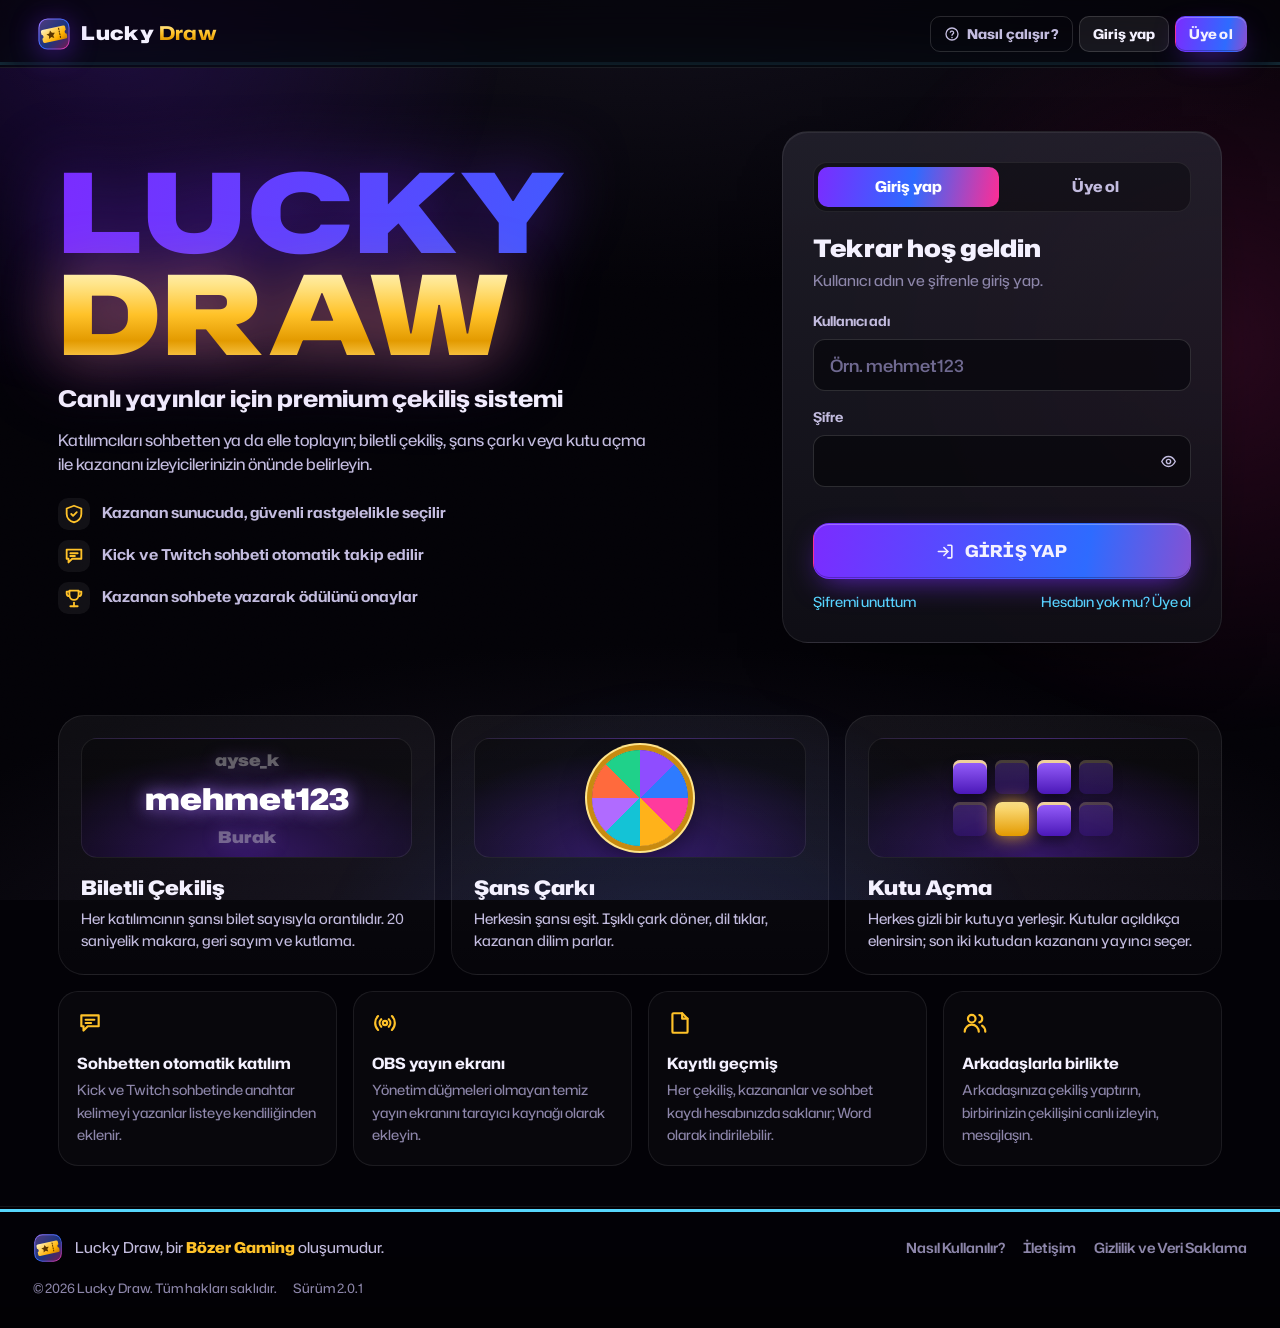
==== commit e730136d: "Add files via upload" ====
--- a/index.html
+++ b/index.html
@@ -22,8 +22,8 @@
 <meta property="og:title" content="Lucky Draw – Canlı Yayın Çekiliş Sistemi">
 <meta property="og:description" content="Biletli çekiliş, şans çarkı ve kutu açma. Kick ve Twitch sohbetinden otomatik katılım, OBS ekranı ve kayıtlı geçmiş.">
 <meta property="og:url" content="https://mecayapp.github.io/luckydraw/">
-<meta property="og:image" content="https://mecayapp.github.io/luckydraw/assets/og.jpg?v=4a98d82389">
-<meta property="og:image:secure_url" content="https://mecayapp.github.io/luckydraw/assets/og.jpg?v=4a98d82389">
+<meta property="og:image" content="https://mecayapp.github.io/luckydraw/assets/og.jpg?v=48ac398b1c">
+<meta property="og:image:secure_url" content="https://mecayapp.github.io/luckydraw/assets/og.jpg?v=48ac398b1c">
 <meta property="og:image:type" content="image/jpeg">
 <meta property="og:image:width" content="1200">
 <meta property="og:image:height" content="630">
@@ -31,15 +31,15 @@
 <meta name="twitter:card" content="summary_large_image">
 <meta name="twitter:title" content="Lucky Draw – Canlı Yayın Çekiliş Sistemi">
 <meta name="twitter:description" content="Biletli çekiliş, şans çarkı ve kutu açma. Sohbetten otomatik katılım ve OBS yayın ekranı.">
-<meta name="twitter:image" content="https://mecayapp.github.io/luckydraw/assets/og.jpg?v=4a98d82389">
+<meta name="twitter:image" content="https://mecayapp.github.io/luckydraw/assets/og.jpg?v=48ac398b1c">
 <link rel="icon" href="assets/icons/favicon.svg" type="image/svg+xml">
 <link rel="icon" href="assets/icons/favicon-32.png" sizes="32x32" type="image/png">
 <link rel="apple-touch-icon" href="assets/icons/apple-touch-icon.png">
 <link rel="manifest" href="manifest.webmanifest">
 <link rel="preload" href="assets/fonts/ldhubot-latin.woff2" as="font" type="font/woff2" crossorigin>
-<link rel="stylesheet" href="assets/css/app.2263c3db43.css">
+<link rel="stylesheet" href="assets/css/app.0d5cc0f1d1.css">
 <script src="assets/js/boot.01cd77945b.js"></script>
-<script src="assets/js/app.95248d0e97.js" defer></script>
+<script src="assets/js/app.4666876a56.js" defer></script>
 </head>
 <body>
 <div class="bg" aria-hidden="true"><div class="glow g1"></div><div class="glow g2"></div><div class="glow g3"></div><div class="grain"></div></div>
--- a/assets/css/app.0d5cc0f1d1.css
+++ b/assets/css/app.0d5cc0f1d1.css
@@ -0,0 +1 @@
+@font-face{font-family:LD Hubot;src:url(../fonts/ldhubot-latin.woff2) format("woff2");font-weight:400 900;font-stretch:75% 125%;font-style:normal;font-display:swap;unicode-range:U+0000-002F,U+003A-00FF,U+0131,U+2010-2027,U+2030,U+2039-203A,U+20AC,U+2122,U+2212}@font-face{font-family:LD Hubot;src:url(../fonts/ldhubot-digits.woff2) format("woff2");font-weight:400 900;font-stretch:75% 125%;font-style:normal;font-display:swap;unicode-range:U+0030-0039}@font-face{font-family:LD Hubot;src:url(../fonts/ldhubot-ext.woff2) format("woff2");font-weight:400 900;font-stretch:75% 125%;font-style:normal;font-display:swap;unicode-range:U+0100-0130,U+0132-017F,U+0218-021B,U+1E9E}:root{--f:"LD Hubot","Segoe UI Variable Text","Segoe UI",system-ui,-apple-system,"Helvetica Neue",Arial,sans-serif;--night:#030207;--anth-1:#111017;--anth-2:#1a1922;--anth-3:#25232f;--line:rgba(255,255,255,.08);--line-2:rgba(255,255,255,.14);--ink:#f4f1ff;--ink-2:#c3bcdf;--ink-3:#8d86aa;--violet:#7b2cff;--violet-2:#a779ff;--blue:#2e6bff;--ice:#57d9ff;--pink:#ff2d95;--pink-2:#ff7ac2;--gold:#ffc229;--gold-hi:#ffe58a;--gold-lo:#c77800;--neon:linear-gradient(100deg,#7b2cff 0%,#2e6bff 52%,#ff2d95 100%);--gold-grad:linear-gradient(180deg,#fff4c9 0%,#ffe58a 22%,#ffc229 52%,#e39a00 78%,#ffd25c 100%);--r-lg:26px;--r-md:18px;--r-sm:12px;--ease:cubic-bezier(.2,.8,.2,1);color-scheme:dark}*,*:before,*:after{box-sizing:border-box}html,body{height:100%}body{margin:0;background:var(--night);color:var(--ink);font-family:var(--f);font-size:15px;line-height:1.5;font-weight:450;font-stretch:100%;-webkit-font-smoothing:antialiased;-moz-osx-font-smoothing:grayscale;overflow:hidden;text-rendering:optimizeLegibility}button,input,textarea,select{font:inherit;color:inherit}button{cursor:pointer}svg.i{width:20px;height:20px;flex:none;fill:none;stroke:currentColor;stroke-width:2;stroke-linecap:round;stroke-linejoin:round}.sr-only{position:absolute!important;width:1px;height:1px;padding:0;margin:-1px;overflow:hidden;clip:rect(0 0 0 0);white-space:nowrap;border:0}[hidden]{display:none!important}::selection{background:#7b2cff8c;color:#fff}:focus-visible{outline:3px solid var(--ice);outline-offset:3px}input::placeholder,textarea::placeholder{color:#6f6990}::-webkit-scrollbar{width:10px;height:10px}::-webkit-scrollbar-thumb{background:#ffffff24;border-radius:10px;border:2px solid transparent;background-clip:padding-box}::-webkit-scrollbar-thumb:hover{background-color:#ffffff3d}::-webkit-scrollbar-track{background:transparent}.bg{position:fixed;inset:0;z-index:0;pointer-events:none;overflow:hidden;background:radial-gradient(110% 70% at 50% 115%,#1c1726,#1c172600 62%),radial-gradient(80% 60% at 50% -10%,#15121f,#15121f00 70%),var(--night)}.bg .glow{position:absolute;border-radius:50%;width:70vmax;height:70vmax;opacity:.5;will-change:transform;animation:drift 34s ease-in-out infinite alternate;animation-play-state:paused}.bg .g1{left:-26vmax;top:-34vmax;background:radial-gradient(circle,#7b2cff6b,#7b2cff00 62%)}.bg .g2{right:-30vmax;top:-8vmax;background:radial-gradient(circle,#ff2d954d,#ff2d9500 62%);animation-duration:41s;animation-delay:-12s}.bg .g3{left:18vmax;bottom:-48vmax;background:radial-gradient(circle,#2e6bff57,#2e6bff00 62%);animation-duration:47s;animation-delay:-20s}.bg .grain{position:absolute;inset:-50%;opacity:.05;mix-blend-mode:overlay;background-image:url("data:image/svg+xml;utf8,<svg xmlns='http://www.w3.org/2000/svg' width='220' height='220'><filter id='n'><feTurbulence type='fractalNoise' baseFrequency='.85' numOctaves='2' stitchTiles='stitch'/></filter><rect width='100%' height='100%' filter='url(%23n)'/></svg>")}@keyframes drift{0%{transform:translateZ(0) scale(1)}50%{transform:translate3d(6vmax,4vmax,0) scale(1.08)}to{transform:translate3d(-4vmax,7vmax,0) scale(.96)}}.fx-canvas{position:fixed;inset:0;width:100%;height:100%;pointer-events:none;display:block}#app{position:fixed;inset:0;z-index:2}.screen{position:absolute;inset:0;display:none}.screen.active{display:flex;animation:screen-in .42s var(--ease) both}.scroll-y{overflow-y:auto;overflow-x:hidden;overscroll-behavior:contain}.wrap{width:100%;max-width:1480px;margin:0 auto}.icon-btn{width:42px;height:42px;display:inline-grid;place-items:center;border-radius:12px;border:1px solid transparent;background:transparent;color:var(--ink-2);transition:background-color .2s,color .2s,border-color .2s}.icon-btn:hover{background:#ffffff12;color:var(--ink)}.icon-btn[aria-pressed=true]{color:var(--ice);border-color:#57d9ff59;background:#57d9ff14}.icon-btn.sm{width:34px;height:34px;border-radius:10px}.icon-btn.sm svg.i{width:17px;height:17px}.btn{--h:48px;position:relative;isolation:isolate;overflow:hidden;height:var(--h);padding:0 22px;display:inline-flex;align-items:center;justify-content:center;gap:10px;border-radius:14px;border:1px solid transparent;background:#ffffff0f;color:var(--ink);font-weight:750;font-stretch:104%;font-size:15px;letter-spacing:.01em;line-height:1;white-space:nowrap;user-select:none;-webkit-user-select:none;text-decoration:none;transition:transform .16s var(--ease),box-shadow .25s,background-color .2s,border-color .2s,color .2s,opacity .2s}.btn:active:not(:disabled){transform:translateY(1px) scale(.985)}.btn svg.i{width:19px;height:19px}.btn-primary{background:var(--neon);background-size:140% 100%;background-position:0 0;box-shadow:0 10px 30px -10px #7b2cffbf,inset 0 1px #ffffff47,inset 0 -1px #00000040;transition:transform .16s var(--ease),box-shadow .25s,background-position .5s var(--ease)}.btn-primary:hover{background-position:100% 0;box-shadow:0 14px 40px -10px #ff2d9599,inset 0 1px #ffffff52,inset 0 -1px #00000040}.btn-primary:after,.btn-gold:after{content:"";position:absolute;inset:0;z-index:-1;background:linear-gradient(105deg,transparent 35%,rgba(255,255,255,.38) 50%,transparent 65%);transform:translate(-110%);transition:transform .8s var(--ease)}.btn-primary:hover:after,.btn-gold:hover:after{transform:translate(110%)}.btn-gold{color:#201400;background:linear-gradient(180deg,#ffeca3,#ffc229 46%,#e89d00);box-shadow:inset 0 1px #ffffffb3,inset 0 -2px #8c500059,0 14px 44px -12px #ffaa00bf}.btn-gold:hover{box-shadow:inset 0 1px #ffffffb3,inset 0 -2px #8c500059,0 18px 56px -10px #ffbe28d9}.btn-secondary{background:#ffffff12;border-color:var(--line-2)}.btn-secondary:hover{background:#ffffff1c;border-color:#ffffff38}.btn-ghost{background:transparent;border-color:var(--line-2);color:var(--ink-2)}.btn-ghost:hover{color:var(--ink);background:#ffffff0d}.btn-danger{background:#ff2d9517;border-color:#ff2d9566;color:#ffb6d6}.btn-danger:hover{background:#ff2d952e;color:#fff}.btn-sm{--h:36px;padding:0 13px;font-size:13.5px;border-radius:10px;gap:7px}.btn-sm svg.i{width:16px;height:16px}.btn-lg{--h:56px;font-size:16.5px;padding:0 26px;border-radius:16px}.btn-xl{--h:68px;font-size:19px;padding:0 40px;border-radius:18px;font-weight:850;font-stretch:110%;letter-spacing:.03em}.btn-block{width:100%}.btn:disabled{opacity:.42;cursor:not-allowed}.btn[aria-disabled=true]{opacity:.5;cursor:not-allowed}.btn-gold:disabled,.btn-primary:disabled{box-shadow:none}.panel{position:relative;border-radius:var(--r-lg);background:linear-gradient(180deg,#242130bd,#13121bc7);border:1px solid var(--line);box-shadow:inset 0 1px #ffffff12,0 30px 70px -40px #000000e6;backdrop-filter:blur(18px) saturate(130%);-webkit-backdrop-filter:blur(18px) saturate(130%)}.panel:before{content:"";position:absolute;inset:0;border-radius:inherit;pointer-events:none;background:linear-gradient(125deg,#ffffff12,#fff0 34%)}body.low-fx .panel{backdrop-filter:none;-webkit-backdrop-filter:none;background:linear-gradient(180deg,#201e2b,#15141d)}.field{display:block;margin:0 0 16px}.field>span{display:block;margin:0 0 8px;font-size:13.5px;font-weight:650;color:var(--ink-2)}.input{width:100%;height:52px;padding:0 16px;border-radius:var(--r-sm);border:1px solid var(--line-2);background:#0302078c;color:var(--ink);font-size:17px;font-weight:550;transition:border-color .2s,box-shadow .2s,background-color .2s}.input:hover{border-color:#ffffff38}.input:focus{outline:none;border-color:#a779ffd9;background:#030207bf;box-shadow:0 0 0 4px #7b2cff38,0 0 26px -6px #7b2cffb3}.input.invalid{border-color:#ff2d95d9;box-shadow:0 0 0 4px #ff2d9529}.input.num{font-variant-numeric:tabular-nums}textarea.input{height:auto;min-height:220px;padding:14px 16px;line-height:1.55;font-size:15.5px;resize:vertical}.field-error{min-height:20px;margin:7px 0 0;font-size:13.5px;line-height:1.35;color:#ff9ccb}.hint{margin:12px 0 0;font-size:13px;line-height:1.45;color:var(--ink-3)}kbd{display:inline-block;min-width:22px;padding:1px 6px;border-radius:6px;border:1px solid var(--line-2);border-bottom-width:2px;background:#ffffff0d;font:inherit;font-size:12px;font-weight:700;text-align:center;color:var(--ink)}.switch{display:inline-flex;align-items:center;gap:10px;font-size:14px;font-weight:600;color:var(--ink-2);cursor:pointer;-webkit-user-select:none;user-select:none}.switch input{position:absolute;opacity:0;width:1px;height:1px}.switch .tog{position:relative;width:42px;height:24px;flex:none;border-radius:24px;background:#ffffff24;transition:background-color .2s}.switch .tog:after{content:"";position:absolute;top:3px;left:3px;width:18px;height:18px;border-radius:50%;background:#fff;box-shadow:0 2px 6px #0006;transition:transform .22s var(--ease)}.switch input:checked+.tog{background:linear-gradient(90deg,var(--violet),var(--pink))}.switch input:checked+.tog:after{transform:translate(18px)}.switch input:focus-visible+.tog{outline:3px solid var(--ice);outline-offset:2px}.switch:hover{color:var(--ink)}.check{display:flex;align-items:flex-start;gap:12px;padding:14px 16px;border-radius:14px;border:1px solid var(--line);background:#ffffff08;cursor:pointer;font-size:14.5px;color:var(--ink-2)}.check input{width:20px;height:20px;margin:1px 0 0;flex:none;accent-color:var(--violet)}.check b{color:var(--ink);font-weight:700}.stats{display:grid;grid-template-columns:repeat(3,minmax(0,1fr));gap:14px}.stat{padding:16px 22px 18px;border-radius:22px;min-width:0}.stat-label{display:block;font-size:12.5px;font-weight:750;letter-spacing:.05em;color:var(--ink-3)}.stat-value{display:block;margin-top:4px;font-size:clamp(32px,3.1vw,52px);font-weight:850;font-stretch:115%;line-height:1.05;font-variant-numeric:tabular-nums;white-space:nowrap;overflow:hidden;text-overflow:ellipsis}.stat-tickets .stat-value{color:var(--gold)}.stat-name .stat-value{font-size:clamp(18px,1.55vw,26px);font-stretch:100%;line-height:1.25;white-space:normal;display:-webkit-box;-webkit-line-clamp:2;-webkit-box-orient:vertical;overflow-wrap:anywhere;margin-top:8px}.stat-sub{display:block;margin-top:4px;min-height:19px;font-size:13px;color:var(--ink-2)}.toolbar{display:flex;align-items:center;gap:12px;flex-wrap:wrap;padding:0 10px 12px}.search{position:relative;flex:1;min-width:200px;max-width:420px}.search svg.i{position:absolute;left:13px;top:50%;transform:translateY(-50%);color:var(--ink-3);width:18px;height:18px;pointer-events:none}.search .input{height:42px;padding-left:40px;padding-right:38px;font-size:15px}.search .clear{position:absolute;right:4px;top:50%;transform:translateY(-50%)}.toolbar .spacer{flex:1}.ptable{--cols:52px minmax(0,1fr) 128px 120px 196px;flex:1;min-height:0;display:flex;flex-direction:column;border-top:1px solid var(--line)}.ptable.no-odds{--cols:52px minmax(0,1fr) 128px 196px}.ptable.no-odds .c-odds{display:none}.th-row,.tr{display:grid;grid-template-columns:var(--cols);align-items:center;column-gap:12px;padding:0 14px}.th-row{height:44px;font-size:12.5px;font-weight:750;color:var(--ink-3);border-bottom:1px solid var(--line)}.th{display:inline-flex;align-items:center;gap:6px;padding:0;border:0;background:none;color:inherit;font:inherit;text-align:left;min-width:0}button.th:hover{color:var(--ink)}.th .sort{width:12px;height:12px;opacity:.35}.th[aria-sort=ascending] .sort,.th[aria-sort=descending] .sort{opacity:1;color:var(--ice)}.th[aria-sort=descending] .sort{transform:rotate(180deg)}.c-num{justify-content:flex-end;text-align:right}.c-act{justify-content:flex-end;display:flex;gap:6px}.vlist{position:relative;overflow-y:auto;overflow-x:hidden;overscroll-behavior:contain}.vl-sizer{position:relative;flex:none;width:100%}.vl-win{position:absolute;left:0;right:0;top:0;will-change:transform}.ptable .vlist{flex:1 1 0px;min-height:280px}.tr{height:58px;border-bottom:1px solid rgba(255,255,255,.05);border-radius:12px;transition:background-color .2s}.tr:hover{background:#ffffff09}.tr .c-idx{color:var(--ink-3);font-size:13.5px;font-variant-numeric:tabular-nums}.tr .c-name{display:flex;align-items:center;gap:10px;min-width:0;font-size:16.5px;font-weight:650}.tr .c-name .nm{overflow:hidden;text-overflow:ellipsis;white-space:nowrap;flex:0 1 auto;min-width:4ch}.tr .c-tk{font-size:17px;font-weight:800;font-stretch:108%;color:var(--gold);font-variant-numeric:tabular-nums;display:flex;justify-content:flex-end}.tr .c-odds{display:flex;flex-direction:column;align-items:flex-end;gap:4px;font-size:14px;font-weight:650;color:var(--ink-2);font-variant-numeric:tabular-nums}.tr .c-odds .bar{width:72px;height:3px;border-radius:3px;background:#ffffff14;overflow:hidden}.tr .c-odds .bar i{display:block;height:100%;background:linear-gradient(90deg,var(--violet-2),var(--pink));border-radius:3px}.tr.is-new{animation:row-flash 1.4s ease-out}@keyframes row-flash{0%,20%{background:#ffc22933}to{background:transparent}}.tr.is-out .nm,.tr.is-out .c-tk{opacity:.5}.tr.editing{background:#7b2cff1a;box-shadow:inset 0 0 0 1px #a779ff73}.tr .input{height:40px;font-size:15.5px;padding:0 12px}.tr .c-tk .input{text-align:right;font-weight:750}.chip-win{flex:none;display:inline-flex;align-items:center;gap:5px;height:22px;padding:0 9px;border-radius:22px;font-size:11.5px;font-weight:750;color:#2a1a00;background:var(--gold-grad)}.chip-win svg.i{width:13px;height:13px;stroke-width:2.4}.chip-out{flex:none;height:22px;padding:0 9px;display:inline-flex;align-items:center;border-radius:22px;font-size:11.5px;font-weight:700;color:var(--ink-2);border:1px solid var(--line-2)}.empty{display:flex;flex-direction:column;align-items:center;justify-content:center;gap:10px;padding:48px 24px;text-align:center;color:var(--ink-2)}.empty .ticket-art{width:120px;height:70px;opacity:.9}.empty b{color:var(--ink);font-size:17px;font-weight:750}.empty p{margin:0;max-width:440px;font-size:14.5px}.list-foot{display:flex;justify-content:space-between;gap:10px;padding:10px 14px 4px;font-size:13px;color:var(--ink-3)}.modal-layer{position:fixed;inset:0;z-index:60;display:grid;place-items:center;padding:20px;background:#020106b8;backdrop-filter:blur(6px);-webkit-backdrop-filter:blur(6px);animation:fade-in .2s ease-out}.modal{position:relative;width:min(560px,100%);max-height:calc(100vh - 40px);display:flex;flex-direction:column;border-radius:24px;background:linear-gradient(180deg,#22202d,#16151e);border:1px solid var(--line-2);box-shadow:0 40px 100px -30px #000000f2,0 0 0 1px #0006;animation:modal-in .28s var(--ease)}.modal.wide{width:min(820px,100%)}@keyframes modal-in{0%{opacity:0;transform:translateY(14px) scale(.97)}to{opacity:1;transform:none}}.modal-head{display:flex;align-items:center;justify-content:space-between;gap:12px;padding:20px 22px 6px}.modal-head h2{margin:0;font-size:20px;font-weight:850;font-stretch:108%;line-height:1.25}.modal-body{padding:10px 22px 4px;overflow:auto;color:var(--ink-2);font-size:15px}.modal-body p{margin:0 0 12px}.modal-body strong{color:var(--ink);font-weight:750}.modal-foot{display:flex;justify-content:flex-end;gap:10px;padding:16px 22px 20px;flex-wrap:wrap}.help h3{margin:22px 0 8px;font-size:16px;font-weight:800;color:var(--ink)}.help h3:first-child{margin-top:4px}.help .quote{margin:4px 0 14px;padding:14px 18px;border-radius:14px;border:1px solid rgba(255,194,41,.3);background:#ffc2290f;color:var(--gold-hi);font-size:16.5px;font-weight:650;line-height:1.5}.help ul{margin:0 0 6px;padding-left:20px}.help li{margin:0 0 6px}.help table{width:100%;border-collapse:collapse;margin:6px 0 8px;font-size:14.5px}.help th,.help td{padding:8px 10px;border-bottom:1px solid var(--line);text-align:left}.help th{color:var(--ink-3);font-weight:700;font-size:12.5px}.help td.n{text-align:right;font-variant-numeric:tabular-nums}.help .formula{display:inline-block;padding:4px 10px;border-radius:8px;background:#ffffff0f;color:var(--ink);font-weight:700}.keys{display:grid;grid-template-columns:auto 1fr;gap:8px 14px;align-items:center;margin:4px 0}.bulk-file{display:flex;align-items:center;gap:12px;flex-wrap:wrap;margin:12px 0 4px}.bulk-file .fname{font-size:13.5px;color:var(--ink-3)}.bulk-opts{margin:10px 0 0}.bulk-sum{margin:14px 0 0;padding:12px 14px;border-radius:12px;background:#ffffff0a;border:1px solid var(--line);font-size:14px;color:var(--ink-2)}.bulk-sum .ok{color:#8ff0c2;font-weight:700}.bulk-sum .bad{color:#ff9ccb;font-weight:700}.bulk-bad{margin:10px 0 0;max-height:150px;overflow:auto;font-size:13.5px;color:#ffc2de}.bulk-bad li{margin:0 0 4px}.bulk-bad code{font:inherit;color:#fff;background:#ff2d9524;padding:0 5px;border-radius:5px}.dropping textarea{border-color:var(--ice)!important;box-shadow:0 0 0 4px #57d9ff33!important}.toasts{position:fixed;left:50%;bottom:22px;z-index:70;transform:translate(-50%);display:flex;flex-direction:column-reverse;align-items:center;gap:8px;pointer-events:none;width:min(560px,calc(100vw - 24px))}.toast{pointer-events:auto;display:flex;align-items:flex-start;gap:10px;max-width:100%;padding:12px 16px;border-radius:14px;background:#181622f5;border:1px solid var(--line-2);box-shadow:0 18px 50px -14px #000000e6;font-size:14.5px;line-height:1.4;color:var(--ink);animation:toast-in .3s var(--ease)}.toast svg.i{width:18px;height:18px;margin-top:1px}.toast.success svg.i{color:#7ef0b8}.toast.info svg.i{color:var(--ice)}.toast.warn{border-color:#ffc22973}.toast.warn svg.i{color:var(--gold)}.toast.error{border-color:#ff2d958c}.toast.error svg.i{color:var(--pink-2)}.toast.out{animation:toast-out .25s ease-in forwards}@keyframes toast-in{0%{opacity:0;transform:translateY(10px) scale(.98)}to{opacity:1;transform:none}}@keyframes toast-out{to{opacity:0;transform:translateY(8px)}}.has-frame{position:relative;--u: calc(var(--s, 40px) / 100)}.has-frame:before{content:"";position:absolute;inset:calc(var(--s, 40px) * -.11);border-radius:50%;padding:max(2.5px,calc(var(--s, 40px) * .085));background:var(--frm);-webkit-mask:linear-gradient(#000 0 0) content-box,linear-gradient(#000 0 0);-webkit-mask-composite:xor;mask:linear-gradient(#000 0 0) content-box exclude,linear-gradient(#000 0 0);pointer-events:none;z-index:3;filter:drop-shadow(0 0 var(--frg-r, 0) var(--frg, transparent))}.has-frame:after{position:absolute;pointer-events:none}.fr-bronz{--frm: conic-gradient(from 0deg, #5a2f0e, #c47a3c 8%, #ffd2a1 13%, #9a5a24 19%, #5a2f0e 28%, #b8743a 38%, #ffe0b8 44%, #8c4f1d 52%, #5a2f0e 62%, #c98544 72%, #f7c18a 80%, #7a4318 90%, #5a2f0e);--frg: rgba(214, 140, 70, .5);--frg-r: 3px}.fr-bronz:before{animation:fr-spin 9s linear infinite}.fr-bronz:after{content:"";inset:calc(var(--s, 40px) * -.11);border-radius:50%;--r: calc(var(--u) * 2.4);background:radial-gradient(circle at 50% 3.6%,#ffe6c6 0 calc(var(--r) * .55),#5a2f0e var(--r),transparent calc(var(--r) * 1.2)),radial-gradient(circle at 96.4% 50%,#ffe6c6 0 calc(var(--r) * .55),#5a2f0e var(--r),transparent calc(var(--r) * 1.2)),radial-gradient(circle at 50% 96.4%,#ffe6c6 0 calc(var(--r) * .55),#5a2f0e var(--r),transparent calc(var(--r) * 1.2)),radial-gradient(circle at 3.6% 50%,#ffe6c6 0 calc(var(--r) * .55),#5a2f0e var(--r),transparent calc(var(--r) * 1.2));z-index:4}.fr-gumus{--frm: conic-gradient(from 0deg, #59626d, #e9eef3 7%, #8c96a2 13%, #ffffff 19%, #6b7581 27%, #c9d1da 38%, #ffffff 45%, #77818d 53%, #59626d 62%, #dfe6ec 72%, #ffffff 78%, #8c96a2 86%, #59626d);--frg: rgba(235, 242, 250, .6);--frg-r: 4px}.fr-gumus:before{animation:fr-spin 7s linear infinite}.fr-gumus:after{content:"";right:calc(var(--s, 40px) * -.2);top:calc(var(--s, 40px) * -.18);width:calc(var(--s, 40px) * .38);height:calc(var(--s, 40px) * .38);min-width:9px;min-height:9px;background:radial-gradient(circle,#fff 0 18%,#e6f0ff 40%,#c9d6e6);clip-path:polygon(50% 0,59% 41%,100% 50%,59% 59%,50% 100%,41% 59%,0 50%,41% 41%);animation:fr-glint 3.2s ease-in-out infinite;z-index:5}.fr-altin{--frm: conic-gradient(from 0deg, #8a5d00, #ffe58a 7%, #c8900e 13%, #fff8d6 18%, #9c6b05 26%, #ffd95a 36%, #b07a08 45%, #fff2b0 54%, #8a5d00 63%, #ffcf40 74%, #c8900e 83%, #fff6cc 92%, #8a5d00);--frg: rgba(255, 196, 46, .8);--frg-r: 6px}.fr-altin:before{animation:fr-spin 6s linear infinite}.fr-altin:after{content:"";inset:calc(var(--s, 40px) * -.22);border-radius:50%;--r: calc(var(--u) * 2.2);background:radial-gradient(circle at 16% 18%,#fff 0 calc(var(--r) * .5),rgba(255,230,140,.7) calc(var(--r) * .8),transparent calc(var(--r) * 1.4)),radial-gradient(circle at 86% 22%,#fff6c0 0 calc(var(--r) * .6),transparent calc(var(--r) * 1.3)),radial-gradient(circle at 82% 86%,#fff 0 calc(var(--r) * .45),transparent calc(var(--r) * 1.1)),radial-gradient(circle at 9% 70%,#ffe58a 0 calc(var(--r) * .5),transparent calc(var(--r) * 1.2)),radial-gradient(circle at 50% 2%,#fff 0 calc(var(--r) * .4),transparent calc(var(--r) * 1));animation:fr-twinkle 2.2s ease-in-out infinite;z-index:4}.fr-neon{--frm: conic-gradient(from 0deg, #ff2bd6, #ff8ef0 12%, #00f0ff 25%, #9ffcff 37%, #ff2bd6 50%, #ff8ef0 62%, #00f0ff 75%, #9ffcff 87%, #ff2bd6);--frg: rgba(255, 43, 214, .95);--frg-r: 8px}.fr-neon:before{animation:fr-spin 4s linear infinite,fr-flicker 3.4s steps(1) infinite}.fr-neon:after{content:"";inset:calc(var(--s, 40px) * -.2);border-radius:50%;border:max(1px,calc(var(--u) * 2.2)) solid #7ffcff;box-shadow:0 0 calc(var(--u) * 7) #00f0ffe6,inset 0 0 calc(var(--u) * 5) #00f0ffb3;animation:fr-tube 2.6s ease-in-out infinite;z-index:2}.fr-ates{--frm: conic-gradient(from 0deg, #ff2d00, #ffb000, #ff5a00, #ffe066, #ff3d00, #ff9a00, #ff2d00);--frg: rgba(255, 110, 0, .95);--frg-r: 9px}.fr-ates:before{animation:fr-spin 2.6s linear infinite}.fr-ates:after{content:"";inset:calc(var(--s, 40px) * -.3);border-radius:50%;background:repeating-conic-gradient(from 0deg,#ff460000,#ff7800f2 8deg,#ffec8cf2 11deg,#ff3c0000 19deg);-webkit-mask:radial-gradient(circle closest-side,transparent 0 70%,#000 76%,rgba(0,0,0,.6) 88%,transparent 100%);mask:radial-gradient(circle closest-side,transparent 0 70%,#000 76%,rgba(0,0,0,.6) 88%,transparent 100%);animation:fr-spin 7s linear infinite reverse,fr-blaze .32s ease-in-out infinite alternate;z-index:2}.fr-buz{--frm: conic-gradient(from 0deg, #ffffff, #bfeaff 5%, #ffffff 8%, #8fd3ff 13%, #e6f9ff 17%, #ffffff 21%, #a6dcff 27%, #ffffff 31%, #d6f3ff 37%, #7cc6f2 42%, #ffffff 47%, #c8efff 54%, #ffffff 58%, #93d6ff 64%, #e9fbff 70%, #ffffff 75%, #a9e2ff 82%, #ffffff 88%, #c3ecff 94%, #ffffff);--frg: rgba(170, 228, 255, .85);--frg-r: 5px}.fr-buz:before{animation:fr-spin 24s linear infinite}.fr-buz:after{content:"";inset:calc(var(--s, 40px) * -.3) calc(var(--s, 40px) * -.18) calc(var(--s, 40px) * -.16);--r: calc(var(--u) * 1.6);background:url("data:image/svg+xml,%3Csvg xmlns='http://www.w3.org/2000/svg' viewBox='-12 -12 24 24'%3E%3Cg stroke='%23ffffff' stroke-width='1.8' stroke-linecap='round' fill='none'%3E%3Cpath d='M0-10V10M-8.7-5L8.7 5M-8.7 5L8.7-5'/%3E%3Cpath d='M-2.5-7.5L0-5L2.5-7.5M-2.5 7.5L0 5L2.5 7.5M-7.7-1.3L-5-0.3L-5.2-3.4M7.7 1.3L5 0.3L5.2 3.4M-7.7 1.3L-5 0.3L-5.2 3.4M7.7-1.3L5-0.3L5.2-3.4'/%3E%3C/g%3E%3C/svg%3E") 50% 0 / calc(var(--s, 40px) * .3) no-repeat,radial-gradient(circle at 12% 30%,#fff 0 var(--r),transparent calc(var(--r) * 1.6)),radial-gradient(circle at 90% 34%,#dff6ff 0 var(--r),transparent calc(var(--r) * 1.6)),radial-gradient(circle at 76% 92%,#fff 0 calc(var(--r) * .8),transparent calc(var(--r) * 1.4)),radial-gradient(circle at 16% 84%,#c9efff 0 calc(var(--r) * .8),transparent calc(var(--r) * 1.4));filter:drop-shadow(0 0 calc(var(--u) * 2) rgba(150,220,255,.9));animation:fr-twinkle 2.8s ease-in-out infinite;z-index:5}.fr-kraliyet{--frm: conic-gradient(from 200deg, #4a1680, #ffd54f, #7d2fbf, #fff0b8, #5b1a8f, #ffc93d, #4a1680);--frg: rgba(200, 120, 255, .6);--frg-r: 6px}.fr-kraliyet:after{content:"";left:50%;top:calc(var(--s, 40px) * -.3);width:calc(var(--s, 40px) * .46);height:calc(var(--s, 40px) * .27);min-width:12px;min-height:7px;transform:translate(-50%);background:linear-gradient(180deg,#fff3c4,#ffc93d 55%,#c48a00);clip-path:polygon(0 100%,0 30%,22% 62%,50% 0,78% 62%,100% 30%,100% 100%);filter:drop-shadow(0 1px 1px rgba(0,0,0,.45));z-index:5}.fr-zumrut{--frm: conic-gradient(from 0deg, #0b5d38, #45e897 5%, #0e7a49 10%, #e8c66a 11.5% 13%, #0b5d38 14.5%, #6af5b2 20%, #0e7a49 25%, #e8c66a 26.5% 28%, #0b5d38 29.5%, #3fe08f 35%, #0e7a49 40%, #e8c66a 41.5% 43%, #0b5d38 44.5%, #6af5b2 50%, #0e7a49 55%, #e8c66a 56.5% 58%, #0b5d38 59.5%, #45e897 65%, #0e7a49 70%, #e8c66a 71.5% 73%, #0b5d38 74.5%, #6af5b2 80%, #0e7a49 85%, #e8c66a 86.5% 88%, #0b5d38 89.5%, #45e897 95%, #0b5d38);--frg: rgba(40, 230, 140, .7);--frg-r: 6px}.fr-zumrut:before{animation:fr-spin 14s linear infinite}.fr-zumrut:after{content:"";left:50%;top:calc(var(--s, 40px) * -.25);width:calc(var(--s, 40px) * .28);height:calc(var(--s, 40px) * .28);min-width:9px;min-height:9px;transform:translate(-50%) rotate(45deg);border-radius:18%;background:linear-gradient(135deg,#d6ffe9,#5cf0a8 22%,#10a862 48%,#054a2c);box-shadow:0 0 0 max(1px,calc(var(--u) * 2.2)) #e8c66a,0 0 calc(var(--u) * 8) #3cffa0d9;animation:fr-gem 2.4s ease-in-out infinite;z-index:5}.fr-yildirim{--frm: conic-gradient(from 0deg, #1d0a5e, #6a4cff 6%, #ffffff 8%, #3b1fb0 11%, #1d0a5e 18%, #00c2ff 26%, #ffffff 28%, #4a2bd6 31%, #1d0a5e 40%, #8f6bff 52%, #e8e0ff 54%, #3b1fb0 57%, #1d0a5e 66%, #00b4ff 76%, #ffffff 78%, #3b1fb0 81%, #1d0a5e 90%, #7b5cff 96%, #1d0a5e);--frg: rgba(130, 100, 255, .95);--frg-r: 8px}.fr-yildirim:before{animation:fr-zap 1.1s steps(1) infinite}.fr-yildirim:after{content:"";inset:calc(var(--s, 40px) * -.25);background:url("data:image/svg+xml,%3Csvg xmlns='http://www.w3.org/2000/svg' viewBox='0 0 100 100'%3E%3Cg fill='%23fff8b0' stroke='%237b5cff' stroke-width='1.2' stroke-linejoin='round'%3E%3Cpath d='M74 2 L86 2 L79 12 L88 12 L70 30 L75 17 L67 17 Z'/%3E%3Cpath d='M8 60 L18 58 L14 67 L22 66 L6 84 L10 71 L3 72 Z'/%3E%3Cpath d='M70 80 L80 82 L74 89 L82 90 L64 100 L69 91 L62 90 Z'/%3E%3C/g%3E%3C/svg%3E") center / 100% 100% no-repeat;filter:drop-shadow(0 0 calc(var(--u) * 3) rgba(160,140,255,.95));animation:fr-bolts 1.6s steps(1) infinite;z-index:5}.fr-rgb{--frm: conic-gradient(from 0deg, #ff0040, #ff8a00, #ffe600, #2bff00, #00f0ff, #0066ff, #b100ff, #ff0040);--frg: transparent;--frg-r: 0px}.fr-rgb:before{animation:fr-spin 2.2s linear infinite}.fr-rgb:after{content:"";inset:calc(var(--s, 40px) * -.17);border-radius:50%;background:var(--frm);-webkit-mask:radial-gradient(circle closest-side,transparent 0 68%,#000 80%,transparent 100%);mask:radial-gradient(circle closest-side,transparent 0 68%,#000 80%,transparent 100%);filter:blur(calc(var(--u) * 5));opacity:.9;animation:fr-spin 2.2s linear infinite;z-index:2}.fr-galaksi{--frm: conic-gradient(from 0deg, #0b0630, #3a1c8f 8%, #ff4fd8 14%, #2a1080 22%, #0b0630 32%, #00c8ff 44%, #3a1c8f 52%, #120840 62%, #9b5cff 72%, #0b0630 82%, #ff7ae0 91%, #0b0630);--frg: rgba(150, 90, 255, .8);--frg-r: 7px}.fr-galaksi:before{animation:fr-spin 14s linear infinite}.fr-galaksi:after{content:"";inset:calc(var(--s, 40px) * -.24);border-radius:50%;--r: calc(var(--u) * 1.7);background:radial-gradient(circle at 50% 3%,#fff 0 var(--r),transparent calc(var(--r) * 1.8)),radial-gradient(circle at 93% 32%,#ffd6ff 0 calc(var(--r) * .8),transparent calc(var(--r) * 1.6)),radial-gradient(circle at 80% 90%,#b8ecff 0 var(--r),transparent calc(var(--r) * 1.8)),radial-gradient(circle at 6% 64%,#fff 0 calc(var(--r) * .7),transparent calc(var(--r) * 1.4)),radial-gradient(circle at 18% 12%,#e2c8ff 0 calc(var(--r) * .6),transparent calc(var(--r) * 1.3)),radial-gradient(circle at 34% 97%,#fff 0 calc(var(--r) * .6),transparent calc(var(--r) * 1.3)),radial-gradient(circle at 97% 62%,#fff 0 calc(var(--r) * .5),transparent calc(var(--r) * 1.2));filter:drop-shadow(0 0 calc(var(--u) * 2) rgba(200,160,255,.9));animation:fr-spin 10s linear infinite reverse;z-index:4}.fr-elmas{--frm: conic-gradient(from 0deg, #ffffff, #cfe9ff 3%, #ffffff 6%, #9fb7c9 8%, #ffffff 11%, #ead9ff 14%, #ffffff 17%, #b9f3ff 20%, #8ea3b5 22%, #ffffff 25%, #fff2c9 28%, #ffffff 31%, #a7bccd 33%, #ffffff 36%, #d8f6ff 39%, #ffffff 42%, #93a8ba 44%, #ffffff 47%, #f2dcff 50%, #ffffff 53%, #b9f3ff 56%, #8ea3b5 58%, #ffffff 61%, #ffe9c4 64%, #ffffff 67%, #9fb7c9 69%, #ffffff 72%, #cfe9ff 75%, #ffffff 78%, #93a8ba 80%, #ffffff 83%, #ead9ff 86%, #ffffff 89%, #b9f3ff 92%, #8ea3b5 94%, #ffffff);--frg: rgba(210, 240, 255, .95);--frg-r: 6px}.fr-elmas:before{animation:fr-spin 5s linear infinite}.fr-elmas:after{content:"";left:50%;top:calc(var(--s, 40px) * -.3);width:calc(var(--s, 40px) * .36);height:calc(var(--s, 40px) * .27);min-width:12px;min-height:9px;transform:translate(-50%);background:linear-gradient(115deg,#fff,#bdefff 18%,#fff,#ffd8f6 42%,#fff 52%,#c7f7ff,#fff3c4,#fff 88%) 0 0 / 300% 100%;clip-path:polygon(22% 0,78% 0,100% 34%,50% 100%,0 34%);animation:fr-prism 2.6s linear infinite;z-index:5}.fr-sarikirmizi{--frm: linear-gradient(135deg, rgba(255, 255, 255, .4), rgba(255, 255, 255, 0) 38%), repeating-conic-gradient(from 0deg, #ffc400 0 41deg, #fff1b0 41deg 45deg, #c8102e 45deg 86deg, #ffd27a 86deg 90deg);--frg: rgba(255, 120, 20, .75);--frg-r: 6px}.fr-sarikirmizi:before{animation:fr-spin 10s linear infinite}.fr-sarikirmizi:after{content:"";left:50%;top:calc(var(--s, 40px) * -.29);width:calc(var(--s, 40px) * .3);height:calc(var(--s, 40px) * .3);min-width:11px;min-height:11px;transform:translate(-50%);background:radial-gradient(circle at 42% 38%,#fffbe0 0 12%,#ffd23a 40%,#e8a200 64%,#c8102e);clip-path:polygon(50% 0,61.8% 34.5%,98% 35.4%,69.1% 57.3%,79.4% 91.5%,50% 70.9%,20.6% 91.5%,30.9% 57.3%,2% 35.4%,38.2% 34.5%);animation:fr-gem 2s ease-in-out infinite,fr-starpulse 2s ease-in-out infinite;z-index:5}.fr-sarilacivert{--frm: repeating-conic-gradient(from 0deg, #ffd500 0 13deg, #fff0a0 13deg 15deg, #0b1f5e 15deg 28deg, #3a5bb8 28deg 30deg);--frg: rgba(255, 213, 0, .6);--frg-r: 5px}.fr-sarilacivert:before{animation:fr-spin 16s linear infinite}.fr-sarilacivert:after{content:"";inset:calc(var(--s, 40px) * -.11);border-radius:50%;padding:max(2.5px,calc(var(--s, 40px) * .085));background:conic-gradient(from 0deg,transparent 0 66%,rgba(255,255,255,.05) 72%,rgba(255,255,255,.95) 80%,rgba(255,246,190,.6) 83%,transparent 90%);-webkit-mask:linear-gradient(#000 0 0) content-box,linear-gradient(#000 0 0);-webkit-mask-composite:xor;mask:linear-gradient(#000 0 0) content-box exclude,linear-gradient(#000 0 0);filter:drop-shadow(0 0 calc(var(--u) * 4) rgba(255,230,120,.95));animation:fr-spin 2.4s linear infinite;z-index:4}.fr-siyahbeyaz{--frm: radial-gradient(circle closest-side, transparent 0 86%, rgba(222, 228, 236, .95) 86% 89.5%, transparent 89.5% 96.5%, rgba(210, 216, 226, .95) 96.5%), repeating-conic-gradient(from 0deg, #0c0c0e 0 9deg, #f5f5f5 9deg 18deg);--frg: rgba(230, 236, 245, .7);--frg-r: 5px}.fr-siyahbeyaz:before{animation:fr-spin 22s linear infinite}.fr-siyahbeyaz:after{content:"";inset:calc(var(--s, 40px) * -.24);border-radius:50%;--r: calc(var(--u) * 1.9);background:radial-gradient(circle at 50% 3%,#fff 0 calc(var(--r) * .7),transparent calc(var(--r) * 1.6)),radial-gradient(circle at 92% 30%,#e9eef5 0 calc(var(--r) * .6),transparent calc(var(--r) * 1.4)),radial-gradient(circle at 84% 88%,#fff 0 calc(var(--r) * .7),transparent calc(var(--r) * 1.6)),radial-gradient(circle at 10% 76%,#dfe5ee 0 calc(var(--r) * .6),transparent calc(var(--r) * 1.4)),radial-gradient(circle at 14% 16%,#fff 0 calc(var(--r) * .5),transparent calc(var(--r) * 1.2));filter:drop-shadow(0 0 calc(var(--u) * 2.5) rgba(255,255,255,.95));animation:fr-spin 12s linear infinite reverse,fr-twinkle 1.8s ease-in-out infinite;z-index:4}@media(prefers-reduced-motion:reduce){.has-frame:before,.has-frame:after{animation:none!important}}.pbg{position:absolute;inset:0;z-index:-1;overflow:hidden;border-radius:inherit;background:#05060c;contain:paint}.pbg>span{position:absolute;display:block;pointer-events:none}.pbg .pt{inset:0}.pbg .pt i{position:absolute;display:block;border-radius:50%}.pbg:after{content:"";position:absolute;inset:0;pointer-events:none;background:linear-gradient(90deg,#00000080,#0000001f 55%,#00000047)}.pbg-aurora{background:linear-gradient(180deg,#01030d,#04112a 48%,#0a2346 78%,#0d2c4f)}.pbg-aurora .l3{inset:0;opacity:.9;background-image:radial-gradient(1.2px 1.2px at 10% 20%,#fff,transparent),radial-gradient(1px 1px at 28% 8%,#cfe8ff,transparent),radial-gradient(1.5px 1.5px at 46% 26%,#fff,transparent),radial-gradient(1px 1px at 62% 12%,#fff,transparent),radial-gradient(1.3px 1.3px at 78% 30%,#e1f0ff,transparent),radial-gradient(1px 1px at 92% 10%,#fff,transparent),radial-gradient(1px 1px at 18% 42%,#fff,transparent),radial-gradient(1.2px 1.2px at 86% 48%,#fff,transparent),radial-gradient(1px 1px at 54% 44%,#bfe0ff,transparent);background-size:360px 220px;animation:pbg-twinkle 4s ease-in-out infinite alternate}.pbg-aurora .l1,.pbg-aurora .l2{left:-30%;width:160%;top:-10%;height:85%;mix-blend-mode:screen;filter:blur(26px);will-change:transform;border-radius:50%}.pbg-aurora .l1{background:linear-gradient(100deg,transparent 8%,rgba(35,255,176,.9) 26%,rgba(26,212,255,.75) 44%,transparent 58%,rgba(120,255,190,.7) 72%,transparent 88%);transform-origin:50% 0;animation:pbg-curtain 11s ease-in-out infinite alternate;opacity:.85}.pbg-aurora .l2{top:0;height:75%;background:linear-gradient(80deg,transparent 20%,rgba(166,91,255,.8) 36%,rgba(255,92,200,.55) 48%,transparent 60%,rgba(70,160,255,.7) 76%,transparent 92%);transform-origin:50% 0;animation:pbg-curtain2 15s ease-in-out infinite alternate;opacity:.7}.pbg-aurora .l4{left:0;right:0;bottom:0;height:34%;background:linear-gradient(180deg,#0b1830,#02060f);clip-path:polygon(0 62%,8% 40%,15% 55%,24% 22%,33% 48%,41% 30%,50% 58%,58% 34%,66% 52%,75% 14%,84% 44%,92% 28%,100% 46%,100% 100%,0 100%)}.pbg-aurora .pt i{width:2px;height:2px;background:#fff;box-shadow:0 0 6px 1px #a0ffdce6;opacity:0;animation:pbg-sparkle 5s ease-in-out infinite}.pbg-galaksi{background:radial-gradient(ellipse at 72% 42%,#2a0b4d,#0d0428 42%,#02010a)}.pbg-galaksi .l1{left:72%;top:42%;width:140vmax;height:140vmax;max-width:1500px;max-height:1500px;margin:-750px 0 0 -750px;border-radius:50%;background:repeating-conic-gradient(from 0deg,#ff4fd800,#ff4fd88c 22deg,#6a3cff73 40deg,#00c8ff4d 52deg,#00c8ff00 72deg,#0000 90deg);-webkit-mask:radial-gradient(circle,#000 0,rgba(0,0,0,.8) 8%,rgba(0,0,0,.25) 22%,transparent 34%);mask:radial-gradient(circle,#000 0,rgba(0,0,0,.8) 8%,rgba(0,0,0,.25) 22%,transparent 34%);filter:blur(18px);animation:pbg-spin 70s linear infinite;will-change:transform}@media(max-width:1400px){.pbg-galaksi .l1{width:1500px;height:1500px}}.pbg-galaksi .l2{left:72%;top:42%;width:220px;height:220px;margin:-110px 0 0 -110px;border-radius:50%;background:radial-gradient(circle,#fff 0,#ffe6ff 7%,rgba(255,140,240,.65) 18%,rgba(140,90,255,.25) 40%,transparent 68%);animation:pbg-core 4s ease-in-out infinite alternate}.pbg-galaksi .l3{inset:0;background-image:radial-gradient(1.3px 1.3px at 12% 18%,#fff,transparent),radial-gradient(1px 1px at 30% 70%,#ffd6ff,transparent),radial-gradient(1.6px 1.6px at 44% 36%,#fff,transparent),radial-gradient(1px 1px at 58% 84%,#b8ecff,transparent),radial-gradient(1.2px 1.2px at 88% 16%,#fff,transparent),radial-gradient(1px 1px at 6% 82%,#fff,transparent),radial-gradient(1.4px 1.4px at 66% 8%,#e2c8ff,transparent),radial-gradient(1px 1px at 94% 66%,#fff,transparent);background-size:300px 200px;animation:pbg-twinkle 3s ease-in-out infinite alternate}.pbg-galaksi .l4{right:8%;top:12%;width:180px;height:2px;border-radius:2px;background:linear-gradient(90deg,#fff0,#fff 80%,#fff);transform:rotate(-24deg);opacity:0;animation:pbg-shoot 7s ease-in infinite 1.5s;filter:drop-shadow(0 0 4px #bfe6ff)}.pbg-galaksi .pt i{width:3px;height:3px;background:#fff;box-shadow:0 0 8px 2px #c8a0ffd9;opacity:0;animation:pbg-sparkle 4.5s ease-in-out infinite}.pbg-volkan{background:linear-gradient(180deg,#0a0101,#1c0402 45%,#3a0802)}.pbg-volkan .l1{left:-10%;right:-10%;bottom:-34%;height:92%;border-radius:50%;background:radial-gradient(ellipse at 50% 70%,rgba(255,190,60,.95) 0%,rgba(255,80,0,.8) 20%,rgba(170,16,0,.5) 44%,transparent 68%);filter:blur(12px);animation:pbg-heat 2.4s ease-in-out infinite alternate}.pbg-volkan .l2{left:0;right:0;bottom:0;height:62%;background:url("data:image/svg+xml,%3Csvg xmlns='http://www.w3.org/2000/svg' width='260' height='130' viewBox='0 0 260 130'%3E%3Cg fill='none' stroke-linecap='round' stroke-linejoin='round'%3E%3Cg stroke='%23ff4d00' stroke-width='7' stroke-opacity='.45'%3E%3Cpath d='M0 44 L32 50 L50 32 L86 42 L104 66 L140 60 L162 36 L204 48 L226 76 L260 70'/%3E%3Cpath d='M50 32 L56 8 M104 66 L94 98 L118 128 M162 36 L182 10 M226 76 L244 108'/%3E%3Cpath d='M0 104 L26 94 L60 108 L94 98 M140 60 L152 90 L190 100 L216 128'/%3E%3C/g%3E%3Cg stroke='%23ffd27a' stroke-width='2.2'%3E%3Cpath d='M0 44 L32 50 L50 32 L86 42 L104 66 L140 60 L162 36 L204 48 L226 76 L260 70'/%3E%3Cpath d='M50 32 L56 8 M104 66 L94 98 L118 128 M162 36 L182 10 M226 76 L244 108'/%3E%3Cpath d='M0 104 L26 94 L60 108 L94 98 M140 60 L152 90 L190 100 L216 128'/%3E%3C/g%3E%3C/g%3E%3C/svg%3E") 0 0 / 260px 130px repeat-x,linear-gradient(180deg,transparent,rgba(26,4,2,.96) 24%,#120201);-webkit-mask:linear-gradient(180deg,transparent,#000 30%);mask:linear-gradient(180deg,transparent,#000 30%);animation:pbg-flow 16s linear infinite,pbg-glow 1.6s ease-in-out infinite alternate}.pbg-volkan .l3{right:4%;bottom:0;width:min(620px,64%);height:88%;background:linear-gradient(100deg,#3a0f06,#241005 38%,#140403 62%,#0b0201);clip-path:polygon(0 100%,33% 21%,41% 11%,46% 14%,50% 9%,54% 14%,59% 11%,67% 21%,100% 100%)}.pbg-volkan .l3 svg{position:absolute;inset:0;width:100%;height:100%;overflow:visible}.pbg-volkan .lava-g{fill:none;stroke:#ff4d00;stroke-opacity:.55;stroke-width:10px;vector-effect:non-scaling-stroke;stroke-linecap:round}.pbg-volkan .lava{fill:none;stroke:#ff8a1a;stroke-width:4.5px;vector-effect:non-scaling-stroke;stroke-linecap:round}.pbg-volkan .lava-h{fill:none;stroke:#fff3b0;stroke-width:2px;vector-effect:non-scaling-stroke;stroke-linecap:round;stroke-dasharray:4 26;animation:pbg-lava 1.4s linear infinite}.pbg-volkan .lava-h.b{animation-duration:1.9s}.pbg-volkan .rim{fill:none;stroke:#ff6a00;stroke-opacity:.6;stroke-width:2px;vector-effect:non-scaling-stroke}.pbg-volkan .l4{right:calc(4% + min(620px,64%)/2 - 80px);bottom:calc(79.2% - 80px);width:160px;height:160px;border-radius:50%;background:radial-gradient(circle,rgba(255,230,150,.95) 0,rgba(255,120,0,.8) 22%,rgba(140,30,10,.35) 48%,transparent 68%);filter:blur(5px);animation:pbg-erupt 1.8s ease-in-out infinite alternate}.pbg-volkan .l4:after{content:"";position:absolute;left:0;right:0;bottom:55%;height:170%;border-radius:50%;background:radial-gradient(ellipse at 50% 100%,rgba(110,85,85,.6),rgba(70,50,50,.28) 45%,transparent 70%);filter:blur(12px);transform-origin:50% 100%;animation:pbg-smoke 5s ease-in-out infinite alternate}.pbg-volkan .pt i{bottom:6%;width:4px;height:4px;background:#ffc04d;box-shadow:0 0 8px 2px #ff6e00f2;opacity:0;animation:pbg-ember 3.8s ease-out infinite}.pbg.pbg-volkan .pt i{top:auto!important}.pbg.pbg-volkan .pt i:nth-child(3n){bottom:76%;left:auto!important;right:calc(4% + min(620px,64%)/2);animation-name:pbg-spark}.pbg.pbg-volkan .pt i:nth-child(6n){--dx: -1}.pbg-neon{background:linear-gradient(180deg,#0d0024,#2b0752 34%,#6a0f6e 52%,#ff2e88 60%,#12001f 60.4%,#0a0016)}.pbg-neon .l1{left:62%;top:60%;width:210px;height:210px;margin:-168px 0 0 -105px;border-radius:50%;background:linear-gradient(180deg,#fff3a0,#ffb34d 40%,#ff4d8d 72%,#c2187a);-webkit-mask:linear-gradient(180deg,#000 48%,transparent 48% 52%,#000 52% 60%,transparent 60% 63%,#000 63% 70%,transparent 70% 74%,#000 74% 80%,transparent 80% 85%,#000 85%);mask:linear-gradient(180deg,#000 48%,transparent 48% 52%,#000 52% 60%,transparent 60% 63%,#000 63% 70%,transparent 70% 74%,#000 74% 80%,transparent 80% 85%,#000 85%);filter:drop-shadow(0 0 22px rgba(255,90,160,.85));animation:pbg-sun 6s ease-in-out infinite alternate}.pbg-neon .l2{inset:60% -40% -70%;transform-origin:50% 0;transform:perspective(240px) rotateX(62deg);background:repeating-linear-gradient(90deg,rgba(0,240,255,.85) 0 2px,transparent 2px 46px),repeating-linear-gradient(180deg,rgba(255,43,214,.9) 0 2px,transparent 2px 34px);background-size:46px 100%,100% 34px;animation:pbg-grid 1.1s linear infinite}.pbg-neon .l3{left:0;right:0;top:40%;height:20.4%;background:linear-gradient(180deg,#1a0436,#0d011e);clip-path:polygon(0 100%,0 40%,4% 40%,4% 20%,8% 20%,8% 52%,12% 52%,12% 8%,15% 8%,15% 46%,20% 46%,20% 30%,25% 30%,25% 60%,30% 60%,30% 18%,34% 18%,34% 0,36% 0,36% 18%,40% 18%,40% 56%,46% 56%,46% 34%,50% 34%,50% 66%,78% 66%,78% 28%,82% 28%,82% 50%,86% 50%,86% 12%,90% 12%,90% 44%,95% 44%,95% 24%,100% 24%,100% 100%);filter:drop-shadow(0 -1px 0 rgba(0,240,255,.9))}.pbg-neon .l4{left:0;right:0;top:60%;height:3px;margin-top:-1px;background:linear-gradient(90deg,transparent,#ff2bd6 15%,#00f0ff 50%,#ff2bd6 85%,transparent);box-shadow:0 0 14px 3px #ff2bd6cc;animation:pbg-hum 2.4s ease-in-out infinite alternate}.pbg-neon .pt i{top:46%;width:3px;height:3px;border-radius:1px;background:#ffe66d;box-shadow:0 0 6px #ffcf3d;opacity:0;animation:pbg-window 3.6s steps(1) infinite}.pbg-saray{background:#0b0805 url("data:image/svg+xml,%3Csvg xmlns='http://www.w3.org/2000/svg' width='72' height='72' viewBox='0 0 72 72'%3E%3Cg fill='none' stroke='%23c99a3a' stroke-opacity='.34' stroke-width='1.3'%3E%3Cpath d='M36 4 C46 18 54 22 68 26 C54 30 46 34 36 48 C26 34 18 30 4 26 C18 22 26 18 36 4 Z'/%3E%3Cpath d='M36 14 C41 21 45 24 52 26 C45 28 41 31 36 38 C31 31 27 28 20 26 C27 24 31 21 36 14 Z'/%3E%3Ccircle cx='36' cy='26' r='3'/%3E%3Cpath d='M0 62 C10 56 18 56 24 62 M48 62 C54 56 62 56 72 62 M24 62 C30 68 42 68 48 62'/%3E%3C/g%3E%3C/svg%3E") 0 0 / 72px 72px}.pbg-saray .l1,.pbg-saray .l2{top:-40%;width:46%;height:170%;transform-origin:50% 0;mix-blend-mode:screen;filter:blur(14px);will-change:transform;background:linear-gradient(180deg,rgba(255,220,140,.55),rgba(255,200,90,.18) 55%,transparent 85%);clip-path:polygon(44% 0,56% 0,100% 100%,0 100%)}.pbg-saray .l1{left:18%;animation:pbg-beam 9s ease-in-out infinite alternate}.pbg-saray .l2{left:52%;animation:pbg-beam2 12s ease-in-out infinite alternate;opacity:.8}.pbg-saray .l3{inset:0;background:radial-gradient(ellipse at 50% 0%,rgba(255,210,120,.22),transparent 60%),radial-gradient(ellipse at 50% 120%,rgba(0,0,0,.8),transparent 60%)}.pbg-saray .l4{inset:10px;border-radius:inherit;border:1px solid rgba(232,190,96,.55);box-shadow:inset 0 0 0 4px #0b080599,inset 0 0 0 5px #e8be6059}.pbg-saray .pt i{width:3px;height:3px;background:#ffe39a;box-shadow:0 0 6px 1px #ffd26ee6;opacity:0;animation:pbg-dust 7s ease-in-out infinite}.pbg .art{position:absolute;display:block;overflow:visible}.pbg-sarikirmizi{background:radial-gradient(ellipse 30% 40% at 14% 108%,rgba(255,90,0,.55),transparent 70%),radial-gradient(ellipse 24% 34% at 52% 110%,rgba(255,190,0,.35),transparent 70%),radial-gradient(ellipse at 74% 38%,#6e0b19,#350511 46%,#120206)}.pbg-sarikirmizi .l1,.pbg-sarikirmizi .l2{top:-30%;width:38%;height:160%;transform-origin:50% 0;mix-blend-mode:screen;filter:blur(10px);will-change:transform;background:linear-gradient(180deg,rgba(255,240,170,.6),rgba(255,196,0,.14) 55%,transparent 85%);clip-path:polygon(45% 0,55% 0,100% 100%,0 100%)}.pbg-sarikirmizi .l1{left:2%;animation:pbg-beam 8s ease-in-out infinite alternate}.pbg-sarikirmizi .l2{left:40%;animation:pbg-beam2 11s ease-in-out infinite alternate;opacity:.7}.pbg-sarikirmizi .l3,.pbg-siyahbeyaz .l3{inset:3% 14% 3% 46%;z-index:1}.pbg-sarikirmizi .l3{bottom:14%}.pbg-sarikirmizi .l3 .art{inset:0;width:100%;height:100%;filter:drop-shadow(0 0 16px rgba(255,170,0,.5))}.pbg-sarikirmizi .l4{left:-4%;right:-4%;bottom:0;height:24%;background:repeating-linear-gradient(90deg,#ffc400 0 26px,#c8102e 26px 52px) 0 0 / 104px 9px repeat-x,radial-gradient(circle at 50% 62%,#16020a 0 9px,transparent 9.6px) 0 10px / 24px 30px repeat-x,radial-gradient(circle at 50% 62%,#0e0106 0 10px,transparent 10.6px) 12px 22px / 24px 30px repeat-x,linear-gradient(180deg,transparent 40%,#0b0104 75%);transform-origin:50% 100%;animation:pbg-crowd 1.2s ease-in-out infinite alternate,pbg-scarf 3s linear infinite}.pbg-sarikirmizi .pt i{bottom:4%;top:auto!important;width:4px;height:4px;background:#ffd04d;box-shadow:0 0 8px 2px #ff3c00e6;opacity:0;animation:pbg-ember 3.4s ease-out infinite}.pbg-sarikirmizi .pt i:nth-child(2n){background:#ff4d4d;box-shadow:0 0 8px 2px #ffc400e6}.pbg-sarilacivert{background:radial-gradient(circle at 18% 16%,rgba(255,255,255,.9) 0 1px,transparent 2px) 0 0 / 120px 80px,radial-gradient(circle at 64% 40%,rgba(255,255,255,.7) 0 1px,transparent 2px) 0 0 / 170px 110px,linear-gradient(180deg,#010616,#061a52 52%,#0a2c78 70%,#031033)}.pbg-sarilacivert .l1{left:0;right:0;bottom:0;height:30%;opacity:.9;background:repeating-linear-gradient(170deg,#ffd50000 0 16px,#ffd50029 16px 18px,#ffd50000 18px 34px),linear-gradient(180deg,#0b2a6e,#020a24);background-size:220px 100%,100% 100%;animation:pbg-sea 6s linear infinite}.pbg-sarilacivert .l2{left:0;right:0;bottom:28%;height:3px;background:linear-gradient(90deg,transparent,rgba(255,213,0,.7) 30%,rgba(255,255,255,.85) 60%,transparent);filter:blur(1px);animation:pbg-hum 3s ease-in-out infinite alternate}.pbg-sarilacivert .l3{inset:0 12% 0 40%}.pbg-sarilacivert .l3 .lighthouse{right:0;bottom:0;width:100%;height:100%}.pbg-sarilacivert .l3 .canary{left:0;top:14%;width:64px;height:44px;animation:pbg-glide 12s linear infinite;filter:drop-shadow(0 0 6px rgba(255,213,0,.7))}.pbg-sarilacivert .l4{left:8%;top:10%;width:70px;height:70px;border-radius:50%;background:radial-gradient(circle at 40% 40%,#fffbe6,#ffe680 55%,#ffdc5a00 72%);filter:drop-shadow(0 0 18px rgba(255,230,120,.7));opacity:.85}.pbg-sarilacivert .pt i{width:3px;height:3px;background:#ffe24d;box-shadow:0 0 7px 2px #ffd500d9;opacity:0;animation:pbg-sparkle 4.2s ease-in-out infinite}.pbg-siyahbeyaz{background:radial-gradient(ellipse at 74% 40%,rgba(255,255,255,.14),transparent 55%),repeating-linear-gradient(90deg,#ffffff13 0 36px,#fff0 36px 72px),linear-gradient(180deg,#0c0c0f,#050506 70%,#000)}.pbg-siyahbeyaz .l1,.pbg-siyahbeyaz .l2{top:-30%;width:40%;height:160%;transform-origin:50% 0;mix-blend-mode:screen;filter:blur(12px);will-change:transform;background:linear-gradient(180deg,rgba(255,255,255,.5),rgba(210,220,235,.1) 60%,transparent 85%);clip-path:polygon(45% 0,55% 0,100% 100%,0 100%)}.pbg-siyahbeyaz .l1{left:10%;animation:pbg-beam 9s ease-in-out infinite alternate}.pbg-siyahbeyaz .l2{left:46%;animation:pbg-beam2 12s ease-in-out infinite alternate;opacity:.6}.pbg-siyahbeyaz .l3 .art{inset:0;width:100%;height:100%;filter:drop-shadow(0 0 14px rgba(255,255,255,.35))}.pbg-siyahbeyaz .l4{left:0;right:0;bottom:0;height:14%;background:repeating-linear-gradient(90deg,#f2f2f2 0 18px,#0b0b0d 18px 36px);opacity:.12}.pbg-siyahbeyaz .pt i{width:3px;height:3px;background:#fff;box-shadow:0 0 8px 2px #dce6f5e6;opacity:0;animation:pbg-sparkle 3.6s ease-in-out infinite}@media(max-width:560px){.prof-hero .pbg-sarikirmizi .l3,.prof-hero .pbg-siyahbeyaz .l3,.prof-hero .pbg-sarilacivert .l3{inset:26% -14% auto 46%;height:36%;opacity:.55}}.bgpick .pbg-sarikirmizi .l3,.bgpick .pbg-siyahbeyaz .l3,.bgpick .pbg-sarilacivert .l3{left:42%;right:-4%}.pbg .pt i:nth-child(1){left:6%;top:22%;animation-delay:0s}.pbg .pt i:nth-child(2){left:14%;top:64%;animation-delay:1.3s}.pbg .pt i:nth-child(3){left:23%;top:38%;animation-delay:2.6s}.pbg .pt i:nth-child(4){left:31%;top:80%;animation-delay:.7s}.pbg .pt i:nth-child(5){left:40%;top:16%;animation-delay:3.4s}.pbg .pt i:nth-child(6){left:48%;top:56%;animation-delay:1.9s}.pbg .pt i:nth-child(7){left:57%;top:30%;animation-delay:4.1s}.pbg .pt i:nth-child(8){left:65%;top:74%;animation-delay:2.2s}.pbg .pt i:nth-child(9){left:73%;top:12%;animation-delay:.4s}.pbg .pt i:nth-child(10){left:81%;top:50%;animation-delay:3s}.pbg .pt i:nth-child(11){left:89%;top:28%;animation-delay:1.6s}.pbg .pt i:nth-child(12){left:95%;top:70%;animation-delay:3.8s}.pbg-neon .pt i:nth-child(odd){top:50%}.pbg-neon .pt i:nth-child(3n){top:54%}@media(prefers-reduced-motion:reduce){.pbg *,.pbg:after{animation:none!important}}.bgpick-ic .pbg:after{display:none}.bgpick .pbg{border-radius:0}@keyframes fr-starpulse{0%,to{transform:translate(-50%) scale(1)}50%{transform:translate(-50%) scale(1.14)}}@keyframes fr-spin{to{transform:rotate(360deg)}}@keyframes fr-twinkle{0%,to{opacity:.35}50%{opacity:1}}@keyframes fr-glint{0%,55%,to{transform:scale(0) rotate(0);opacity:0}68%{transform:scale(1) rotate(45deg);opacity:1}84%{transform:scale(.15) rotate(90deg);opacity:0}}@keyframes fr-flicker{0%,to{opacity:1}61%{opacity:.35}63%{opacity:1}69%{opacity:.5}71%{opacity:1}}@keyframes fr-tube{0%,to{opacity:.95;transform:scale(1)}50%{opacity:.5;transform:scale(1.025)}}@keyframes fr-blaze{0%{scale:1;opacity:.8}to{scale:1.06;opacity:1}}@keyframes fr-gem{0%,to{filter:brightness(1)}50%{filter:brightness(1.45) saturate(1.2)}}@keyframes fr-zap{0%{transform:rotate(0)}18%{transform:rotate(83deg)}37%{transform:rotate(161deg)}52%{transform:rotate(222deg)}71%{transform:rotate(301deg)}86%{transform:rotate(18deg)}}@keyframes fr-bolts{0%{opacity:1;transform:rotate(0)}12%{opacity:0}30%{opacity:1;transform:rotate(120deg)}40%{opacity:0}58%{opacity:1;transform:rotate(240deg)}66%{opacity:.2}70%{opacity:1}80%{opacity:0}}@keyframes fr-prism{to{background-position:300% 0}}@keyframes pbg-crowd{0%{transform:translateY(0)}to{transform:translateY(-3px)}}@keyframes pbg-scarf{to{background-position:104px 0,0 10px,12px 22px,0 0}}@keyframes pbg-sea{to{background-position:220px 0,0 0}}@keyframes pbg-glide{0%{transform:translate(-80px,10px);opacity:0}8%{opacity:1}50%{transform:translate(calc(min(460px,56vw)*.55),-6px)}92%{opacity:1}to{transform:translate(calc(min(460px,56vw)*1.1),12px);opacity:0}}@keyframes pbg-twinkle{0%{opacity:.55}to{opacity:1}}@keyframes pbg-sparkle{0%,to{opacity:0;transform:scale(.4)}50%{opacity:1;transform:scale(1.4)}}@keyframes pbg-curtain{0%{transform:translate(-8%) skew(-12deg) scaleY(.9)}50%{transform:translate(4%) skew(6deg) scaleY(1.12)}to{transform:translate(10%) skew(-4deg) scaleY(.95)}}@keyframes pbg-curtain2{0%{transform:translate(8%) skew(10deg) scaleY(1.05)}to{transform:translate(-10%) skew(-8deg) scaleY(.85)}}@keyframes pbg-spin{to{transform:rotate(360deg)}}@keyframes pbg-core{0%{transform:scale(.92);opacity:.85}to{transform:scale(1.08);opacity:1}}@keyframes pbg-shoot{0%{transform:translate(0) rotate(-24deg);opacity:0}4%{opacity:1}14%{transform:translate(-460px,205px) rotate(-24deg);opacity:0}to{transform:translate(-460px,205px) rotate(-24deg);opacity:0}}@keyframes pbg-heat{0%{opacity:.75;transform:scale(1)}to{opacity:1;transform:scale(1.05)}}@keyframes pbg-lava{to{stroke-dashoffset:-30}}@keyframes pbg-erupt{0%{transform:scale(.85);opacity:.75}to{transform:scale(1.12);opacity:1}}@keyframes pbg-smoke{0%{transform:translateY(0) scale(.9);opacity:.7}to{transform:translateY(-24px) scale(1.15);opacity:1}}@keyframes pbg-spark{0%{transform:translate(0);opacity:0}10%{opacity:1}to{transform:translate(calc(var(--dx, 1) * 60px),-170px);opacity:0}}@keyframes pbg-flow{to{background-position:240px 0,0 0}}@keyframes pbg-glow{0%{opacity:.8}to{opacity:1}}@keyframes pbg-ember{0%{transform:translate(0) scale(1);opacity:0}10%{opacity:1}to{transform:translate(22px,-230px) scale(.3);opacity:0}}@keyframes pbg-sun{0%{transform:translateY(0)}to{transform:translateY(14px)}}@keyframes pbg-grid{to{background-position:0 0,0 34px}}@keyframes pbg-hum{0%{opacity:.75}to{opacity:1}}@keyframes pbg-window{0%{opacity:0}20%{opacity:1}60%{opacity:.2}70%{opacity:1}}@keyframes pbg-beam{0%{transform:rotate(-14deg)}to{transform:rotate(10deg)}}@keyframes pbg-beam2{0%{transform:rotate(12deg)}to{transform:rotate(-12deg)}}@keyframes pbg-dust{0%{opacity:0;transform:translateY(10px)}40%{opacity:1}to{opacity:0;transform:translate(14px,-40px)}}body{overflow-wrap:break-word}:root{--g1:123,44,255;--g2:255,45,149;--g3:46,107,255;--accent:var(--violet-2);--accent-ink:#fff;--hdr:rgba(5,4,10,.78);--safe-b:env(safe-area-inset-bottom,0px);--safe-t:env(safe-area-inset-top,0px)}html[data-theme=altin]{--night:#070604;--anth-1:#14110b;--anth-2:#1d1910;--anth-3:#2a2416;--violet:#d98a00;--violet-2:#ffbf47;--blue:#ff7a1a;--ice:#ffd98a;--pink:#ff6a3d;--pink-2:#ffb38a;--neon:linear-gradient(100deg,#b86e00 0%,#ffb000 50%,#ff7a1a 100%);--g1:255,166,0;--g2:255,106,61;--g3:184,110,0;--ink:#fff6e6;--ink-2:#e2d3b5;--ink-3:#a8977a;--accent:#ffbf47;--accent-ink:#1d1200;--hdr:rgba(9,7,3,.82)}html[data-theme=okyanus]{--night:#020910;--anth-1:#0b141d;--anth-2:#101c27;--anth-3:#182937;--violet:#008fb3;--violet-2:#4fd6ff;--blue:#1f6bff;--ice:#7cf0ff;--pink:#00c9a7;--pink-2:#7cf0c8;--neon:linear-gradient(100deg,#006bd6 0%,#00b3c6 50%,#00d9a0 100%);--g1:0,153,204;--g2:0,201,167;--g3:31,107,255;--ink:#eefaff;--ink-2:#b5d3e0;--ink-3:#7b98a6;--accent:#4fd6ff;--accent-ink:#00141d;--hdr:rgba(2,9,16,.82)}html[data-theme=yakut]{--night:#0a0306;--anth-1:#1a0c12;--anth-2:#23111a;--anth-3:#321823;--violet:#c4124b;--violet-2:#ff5c86;--blue:#b0124b;--ice:#ffb3c7;--pink:#ff2e55;--pink-2:#ff8aa3;--neon:linear-gradient(100deg,#8e0d3f 0%,#ff2e55 50%,#ff8a5c 100%);--g1:196,18,75;--g2:255,138,92;--g3:142,13,63;--ink:#fff0f4;--ink-2:#e6c3cd;--ink-3:#a8838e;--accent:#ff5c86;--accent-ink:#fff;--hdr:rgba(10,3,6,.82)}.bg .g1{background:radial-gradient(circle,rgba(var(--g1),.42),rgba(var(--g1),0) 62%)}.bg .g2{background:radial-gradient(circle,rgba(var(--g2),.3),rgba(var(--g2),0) 62%)}.bg .g3{background:radial-gradient(circle,rgba(var(--g3),.34),rgba(var(--g3),0) 62%)}.bg .glow{animation-play-state:running}html{-webkit-text-size-adjust:100%;text-size-adjust:100%;scroll-padding-top:84px}html,body{height:auto;min-height:100%}body{overflow-x:hidden;overflow-y:auto;min-height:100vh;min-height:100dvh;font-size:15px}html.modal-open body{overflow:hidden}a{color:var(--ice);text-decoration:none}a:not(.btn):not(.brand):not(.user-link):hover{text-decoration:underline}img{max-width:100%}h1,h2,h3{text-wrap:balance}.muted{color:var(--ink-3)}.small{font-size:13px}.nowrap{white-space:nowrap}.mono{font-variant-numeric:tabular-nums}.grow{flex:1}.row-flex{display:flex;align-items:center;gap:10px;flex-wrap:wrap}.stack{display:flex;flex-direction:column;gap:12px}.hidden{display:none!important}#shell{position:relative;z-index:2;min-height:100vh;min-height:100dvh;display:flex;flex-direction:column}.topbar{position:sticky;top:0;left:0;right:0;z-index:30;height:calc(68px + var(--safe-t));padding:var(--safe-t) clamp(12px,2.6vw,36px) 0;display:flex;align-items:center;gap:14px;background:var(--hdr);backdrop-filter:blur(16px) saturate(140%);-webkit-backdrop-filter:blur(16px) saturate(140%);border-bottom:1px solid var(--line)}.brand{display:inline-flex;align-items:center;gap:10px;padding:6px 8px 6px 4px;border-radius:12px;color:var(--ink);font-weight:850;font-stretch:118%;font-size:19px;letter-spacing:.02em;text-decoration:none!important;flex:none}.brand .mark{width:34px;height:34px;flex:none;filter:drop-shadow(0 4px 14px rgba(var(--g1),.45))}.brand .word b{background:var(--gold-grad);-webkit-background-clip:text;background-clip:text;color:transparent}.brand:hover .word{filter:brightness(1.15)}.mainnav{display:flex;align-items:center;gap:2px;margin-left:8px;min-width:0}.nl{position:relative;display:inline-flex;align-items:center;gap:8px;height:40px;padding:0 13px;border-radius:12px;color:var(--ink-2);font-weight:650;font-size:14.5px;text-decoration:none!important;white-space:nowrap;transition:background-color .2s,color .2s}.nl svg.i{width:18px;height:18px}.nl:hover{color:var(--ink);background:#ffffff0f}.nl.on{color:var(--ink);background:#ffffff14}.nl.on:after{content:"";position:absolute;left:14px;right:14px;bottom:3px;height:2px;border-radius:2px;background:var(--neon)}.nl .badge{position:static;margin-left:2px}.tb-right{margin-left:auto;display:flex;align-items:center;gap:6px}.icon-btn{position:relative}.badge{position:absolute;top:3px;right:2px;min-width:18px;height:18px;padding:0 5px;border-radius:18px;display:inline-grid;place-items:center;font-size:11px;font-weight:800;line-height:1;color:#fff;background:var(--pink);box-shadow:0 0 0 2px var(--night)}.badge[hidden]{display:none}.userbtn{display:inline-flex;align-items:center;gap:9px;height:44px;padding:0 12px 0 4px;border-radius:22px;border:1px solid var(--line);background:#ffffff0a;color:var(--ink);font-weight:700;font-size:14px;max-width:220px}.userbtn:hover{background:#ffffff14}.userbtn .un{overflow:hidden;text-overflow:ellipsis;white-space:nowrap}#view{flex:1;position:relative;width:100%}.page{width:100%;max-width:1360px;margin:0 auto;padding:clamp(18px,3vh,34px) clamp(14px,2.6vw,40px) 40px;animation:screen-in .42s var(--ease) both}.page.narrow{max-width:880px}.page.mid{max-width:1100px}.page-head{display:flex;align-items:flex-end;justify-content:space-between;gap:16px;flex-wrap:wrap;margin-bottom:20px}.page-title{margin:0;font-size:clamp(24px,2.4vw,36px);font-weight:850;font-stretch:110%;line-height:1.12;letter-spacing:.005em}.page-sub{margin:6px 0 0;color:var(--ink-3);font-size:15px;max-width:70ch}.page-actions{display:flex;gap:10px;flex-wrap:wrap}@media(max-width:600px){.page-actions{display:grid;grid-template-columns:1fr 1fr;gap:8px}.page-actions .btn{width:100%;min-width:0;padding:0 12px;font-size:14px;white-space:normal;line-height:1.15;text-align:center}.page-actions .btn-primary{grid-column:1/-1}}.announce{display:flex;align-items:center;gap:10px;justify-content:center;padding:9px 16px;font-size:14px;font-weight:650;color:#201400;background:linear-gradient(90deg,#ffe58a,#ffc229)}.announce svg.i{width:18px;height:18px}.tabbar{display:none}@media(max-width:860px){.mainnav,.userbtn .un{display:none}.userbtn{padding:0 4px;border-radius:50%;width:44px;justify-content:center}.tabbar{position:fixed;left:0;right:0;bottom:0;z-index:30;display:grid;grid-template-columns:repeat(5,minmax(0,1fr));overflow:hidden;height:calc(62px + var(--safe-b));padding-bottom:var(--safe-b);background:var(--hdr);backdrop-filter:blur(16px) saturate(140%);-webkit-backdrop-filter:blur(16px) saturate(140%);border-top:1px solid var(--line)}.tabbar a{position:relative;display:flex;flex-direction:column;align-items:center;justify-content:center;gap:3px;color:var(--ink-3);font-size:11px;font-weight:700;text-decoration:none!important}.tabbar a svg.i{width:22px;height:22px}.tabbar a{min-width:0}.tabbar a>span:not(.badge):not(.plus){max-width:100%;overflow:hidden;text-overflow:ellipsis;white-space:nowrap}.tabbar a.on{color:var(--ink)}.tabbar a.on svg.i{color:var(--accent)}.tabbar a.new{color:var(--ink)}.tabbar a.new .plus{width:42px;height:32px;display:grid;place-items:center;border-radius:12px;background:var(--neon);color:#fff;box-shadow:0 6px 18px -6px rgba(var(--g1),.8)}.tabbar a.new .plus svg.i{width:20px;height:20px;color:#fff}.tabbar .badge{top:4px;right:calc(50% - 22px)}#shell{padding-bottom:calc(62px + var(--safe-b))}.topbar{height:calc(60px + var(--safe-t))}.brand{font-size:17px}.brand .mark{width:30px;height:30px}}@media(max-width:380px){.brand .word{display:none}}@media(max-width:480px){.hide-xs{display:none!important}}.site-foot{position:relative;z-index:2;margin-top:auto;border-top:1px solid var(--line);background:linear-gradient(180deg,#0000,#00000059)}.sf-in{max-width:1360px;margin:0 auto;padding:26px clamp(14px,2.6vw,40px) 30px;display:grid;grid-template-columns:1fr auto;gap:16px 28px;align-items:center}.sf-made{display:flex;align-items:center;gap:12px;font-size:15px;color:var(--ink-2)}.sf-made .mark{width:30px;height:30px;flex:none}.sf-made a{color:var(--gold);font-weight:800}.sf-links{display:flex;gap:4px 18px;flex-wrap:wrap;justify-content:flex-end}.sf-links a{color:var(--ink-3);font-size:14px;font-weight:600}.sf-links a:hover{color:var(--ink)}.sf-copy{grid-column:1/-1;font-size:13px;color:var(--ink-3);display:flex;gap:6px 16px;flex-wrap:wrap}@media(max-width:700px){.sf-in{grid-template-columns:minmax(0,1fr)}.sf-links{justify-content:flex-start}}.card{position:relative;border-radius:var(--r-lg);background:linear-gradient(180deg,#242130bd,#13121bc7);border:1px solid var(--line);box-shadow:inset 0 1px #ffffff12,0 30px 70px -40px #000000e6;padding:clamp(16px,2vw,24px);min-width:0}html[data-theme] .card{background:linear-gradient(180deg,color-mix(in srgb,var(--anth-3) 82%,transparent),color-mix(in srgb,var(--anth-1) 86%,transparent))}.card-head{display:flex;align-items:center;justify-content:space-between;gap:12px;margin-bottom:14px;flex-wrap:wrap}.card-head h2,.card h2{margin:0;font-size:18px;font-weight:800;font-stretch:108%}.card-head .sub{color:var(--ink-3);font-size:13.5px}.grid-2{display:grid;grid-template-columns:repeat(2,minmax(0,1fr));gap:16px}.grid-3{display:grid;grid-template-columns:repeat(3,minmax(0,1fr));gap:16px}@media(max-width:980px){.grid-3{grid-template-columns:repeat(2,minmax(0,1fr))}}@media(max-width:700px){.grid-2,.grid-3{grid-template-columns:minmax(0,1fr)}}.chip{display:inline-flex;align-items:center;gap:6px;height:26px;padding:0 10px;border-radius:26px;font-size:12.5px;font-weight:750;white-space:nowrap;border:1px solid var(--line-2);color:var(--ink-2);background:#ffffff0a}.chip svg.i{width:14px;height:14px}.chip.gold{color:#2a1800;background:linear-gradient(180deg,#ffe58a,#ffc229);border-color:transparent}.chip.green{color:#8ff0c2;border-color:#7ef0b859;background:#7ef0b814}.chip.red{color:#ffb6d6;border-color:#ff2d9566;background:#ff2d9514}.chip.violet{color:#d9c4ff;border-color:#a779ff66;background:#7b2cff1a}.chip.ice{color:#bff3ff;border-color:#57d9ff59;background:#57d9ff14}.chip.live:before{content:"";width:8px;height:8px;border-radius:50%;background:#ff3b5c;box-shadow:0 0 #ff3b5cb3;animation:live-pulse 1.6s infinite}@keyframes live-pulse{0%{box-shadow:0 0 #ff3b5c99}70%{box-shadow:0 0 0 8px #ff3b5c00}to{box-shadow:0 0 #ff3b5c00}}.status{display:inline-flex;align-items:center;gap:7px;height:28px;padding:0 12px;border-radius:28px;font-size:13px;font-weight:750;white-space:nowrap;border:1px solid var(--line-2);background:#ffffff0d}.status:before{content:"";width:8px;height:8px;border-radius:50%;background:var(--ink-3)}.status.s-collecting:before{background:#3ee07f;animation:live-pulse 1.6s infinite}.status.s-collecting{color:#a6f5c8;border-color:#3ee07f66}.status.s-paused:before,.status.s-ready:before{background:var(--gold)}.status.s-active:before,.status.s-verifying:before{background:var(--pink);animation:live-pulse 1.6s infinite}.status.s-between:before{background:var(--gold)}.status.s-done:before{background:#7ef0b8}.status.s-cancelled:before{background:#ff7a8a}.status.s-cancelled{color:#ffb3bd}.seg{display:inline-flex;padding:4px;gap:4px;border-radius:14px;background:#00000059;border:1px solid var(--line);max-width:100%;overflow-x:auto;scrollbar-width:none}.seg::-webkit-scrollbar{display:none}.seg-b{display:inline-flex;align-items:center;justify-content:center;gap:8px;height:38px;padding:0 14px;border-radius:10px;border:0;background:transparent;color:var(--ink-2);font-weight:750;font-size:14px;white-space:nowrap;transition:background-color .2s,color .2s}.seg-b svg.i{width:17px;height:17px}.seg-b:hover:not(:disabled){color:var(--ink);background:#ffffff0f}.seg-b.on{color:#fff;background:var(--neon);box-shadow:0 6px 18px -8px rgba(var(--g1),.9)}.seg-b:disabled{opacity:.4;cursor:not-allowed}.seg.lg .seg-b{height:46px;padding:0 18px;font-size:15px}@media(max-width:600px){.seg{display:flex;width:100%;min-width:0}.seg .seg-b,.seg.lg .seg-b{flex:1 1 0;min-width:0;height:auto;min-height:42px;padding:6px 8px;white-space:normal;line-height:1.15;text-align:center;font-size:13.5px;gap:6px}.seg .seg-b svg.i{flex:none}}.popover{position:fixed;z-index:65;min-width:220px;max-width:min(380px,calc(100vw - 16px));padding:6px;border-radius:16px;background:linear-gradient(180deg,#252232,#17151f);border:1px solid var(--line-2);box-shadow:0 24px 60px -20px #000000f2;animation:pop-in .16s var(--ease)}@keyframes pop-in{0%{opacity:0;transform:translateY(-4px) scale(.98)}to{opacity:1;transform:none}}.menu-item{display:flex;align-items:center;gap:10px;width:100%;height:42px;padding:0 12px;border:0;border-radius:10px;background:none;color:var(--ink);font-weight:650;font-size:14.5px;text-align:left;text-decoration:none!important}.menu-item:hover{background:#ffffff12}.menu-item svg.i{width:18px;height:18px;color:var(--ink-3)}.menu-item.danger{color:#ff9ccb}.menu-sep{height:1px;margin:6px 4px;background:var(--line)}.um-head{display:flex;align-items:center;gap:12px;padding:10px 10px 12px}.um-head b{display:block;font-size:15px}.um-head span{display:block;font-size:13px;color:var(--ink-3)}.empty-state{display:flex;flex-direction:column;align-items:center;text-align:center;gap:6px;padding:34px 18px;color:var(--ink-2)}.empty-state .es-ic{width:60px;height:60px;display:grid;place-items:center;border-radius:20px;background:#ffffff0d;border:1px solid var(--line);margin-bottom:6px}.empty-state .es-ic svg.i{width:28px;height:28px;color:var(--accent)}.empty-state h3{margin:0;font-size:17px;color:var(--ink)}.empty-state p{margin:0;max-width:46ch;font-size:14.5px}.empty-state .btn{margin-top:12px}.loading{display:flex;align-items:center;justify-content:center;gap:12px;padding:40px 16px;color:var(--ink-3);font-weight:650}.spin{width:22px;height:22px;border-radius:50%;border:3px solid rgba(255,255,255,.15);border-top-color:var(--accent);animation:spin .8s linear infinite}@keyframes spin{to{transform:rotate(360deg)}}.btn.is-busy{pointer-events:none}.btn.is-busy:before{content:"";width:16px;height:16px;border-radius:50%;border:2.5px solid currentColor;border-right-color:transparent;animation:spin .7s linear infinite;flex:none}.btn-link{border:0;background:none;padding:0;color:var(--ice);font-weight:700;cursor:pointer}.btn-link:hover{text-decoration:underline}.field-note{margin:6px 0 0;font-size:13px;color:var(--ink-3)}.field-ok{margin:7px 0 0;font-size:13.5px;color:#8ff0c2}select.input{appearance:none;-webkit-appearance:none;background-image:linear-gradient(45deg,transparent 50%,var(--ink-3) 50%),linear-gradient(135deg,var(--ink-3) 50%,transparent 50%);background-position:calc(100% - 20px) 50%,calc(100% - 14px) 50%;background-size:6px 6px;background-repeat:no-repeat;padding-right:36px}textarea.input.sm{min-height:90px}.pw-wrap{position:relative}.pw-wrap .input{padding-right:52px}.pw-wrap .icon-btn{position:absolute;right:5px;top:50%;transform:translateY(-50%)}.form-row{display:grid;grid-template-columns:repeat(2,minmax(0,1fr));gap:0 14px}@media(max-width:600px){.form-row{grid-template-columns:minmax(0,1fr)}}.info-box{display:flex;gap:12px;padding:14px 16px;border-radius:14px;border:1px solid rgba(87,217,255,.3);background:#57d9ff0f;color:var(--ink-2);font-size:14px}.info-box svg.i{flex:none;color:var(--ice);margin-top:1px}.info-box.warn{border-color:#ffc22966;background:#ffc22912}.info-box.warn svg.i{color:var(--gold)}.info-box b{color:var(--ink)}.tabs{display:flex;gap:4px;border-bottom:1px solid var(--line);margin-bottom:18px;overflow-x:auto;scrollbar-width:none}.tabs::-webkit-scrollbar{display:none}.tab{position:relative;display:inline-flex;align-items:center;gap:8px;height:44px;padding:0 14px;border:0;background:none;color:var(--ink-3);font-weight:750;font-size:14.5px;white-space:nowrap}.tab:hover,.tab.on{color:var(--ink)}.tab.on:after{content:"";position:absolute;left:10px;right:10px;bottom:-1px;height:3px;border-radius:3px;background:var(--neon)}@media(max-width:640px){.tabs{gap:2px}.tabs .tab{flex:1 1 0;min-width:62px;flex-direction:column;justify-content:center;gap:3px;height:58px;padding:4px 4px 6px;font-size:12px;line-height:1.15;white-space:normal;text-align:center}.tabs .tab svg.i{width:19px;height:19px;flex:none}.tabs .tab.on:after{left:8px;right:8px}.tabs .tab .count{position:absolute;top:4px;right:calc(50% - 26px);min-width:17px;height:17px;font-size:10px;padding:0 4px}}.tab .count{min-width:20px;height:20px;padding:0 6px;border-radius:20px;display:inline-grid;place-items:center;font-size:11.5px;background:#ffffff1a;color:var(--ink)}.user-row{display:flex;align-items:center;gap:12px;min-width:0;padding:10px 12px;border-radius:14px;transition:background-color .2s}.user-row:hover{background:#ffffff09}.user-row .ur-text{min-width:0;flex:1}.user-row .ur-name{display:block;font-weight:750;font-size:15.5px;color:var(--ink);overflow:hidden;text-overflow:ellipsis;white-space:nowrap}.user-row .ur-sub{display:block;font-size:13px;color:var(--ink-3);overflow:hidden;text-overflow:ellipsis;white-space:nowrap}.user-row .ur-sub.live{color:#ff8aa3;font-weight:700}.user-row .ur-act{display:flex;gap:6px;flex:none}a.user-link{color:inherit;text-decoration:none!important}a.user-link:hover .ur-name{text-decoration:underline}.kv{display:grid;grid-template-columns:auto 1fr;gap:6px 16px;font-size:14px}.kv dt{color:var(--ink-3)}.kv dd{margin:0;color:var(--ink);font-weight:650;overflow-wrap:anywhere}.divider{height:1px;background:var(--line);margin:16px 0}.avatar{position:relative;display:inline-grid;place-items:center;width:var(--s);height:var(--s);border-radius:50%;flex:none;background:linear-gradient(135deg,var(--anth-3),var(--anth-1));box-shadow:inset 0 0 0 1px #ffffff14}.avatar img{position:absolute;inset:0;width:100%;height:100%;border-radius:50%;object-fit:cover;-webkit-user-drag:none;-webkit-user-select:none;user-select:none}.avatar-fallback{font-size:calc(var(--s) * .36);font-weight:800;color:var(--ink-3)}.presence-dot{position:absolute;right:2%;bottom:2%;width:max(9px,calc(var(--s) * .24));height:max(9px,calc(var(--s) * .24));border-radius:50%;background:#6b6680;box-shadow:0 0 0 max(2px,calc(var(--s) * .05)) var(--night);z-index:5}.presence-dot.is-on{background:#3ee07f}.landing{max-width:1240px;margin:0 auto;padding:clamp(28px,7vh,90px) clamp(16px,3vw,40px) 40px}.hero{display:grid;grid-template-columns:minmax(0,1.1fr) minmax(320px,440px);gap:clamp(24px,4vw,64px);align-items:center}.hero-logo{margin:0;font-size:clamp(52px,8.6vw,132px);font-weight:900;font-stretch:125%;line-height:.92;letter-spacing:.01em;background:var(--neon);background-size:200% 100%;-webkit-background-clip:text;background-clip:text;color:transparent;filter:drop-shadow(0 0 34px rgba(var(--g1),.5));animation:hue-pan 8s ease-in-out infinite alternate}.hero-logo span{display:block;background:var(--gold-grad);-webkit-background-clip:text;background-clip:text;color:transparent;filter:drop-shadow(0 0 30px rgba(255,170,0,.35))}@keyframes hue-pan{0%{background-position:0 0}to{background-position:100% 0}}.hero-tag{margin:18px 0 0;font-size:clamp(18px,1.8vw,26px);font-weight:750;font-stretch:108%;color:var(--ink)}.hero-text{margin:12px 0 0;max-width:54ch;font-size:16px;color:var(--ink-2)}.hero-points{list-style:none;margin:22px 0 0;padding:0;display:grid;gap:10px}.hero-points li{display:flex;align-items:center;gap:12px;font-weight:650;color:var(--ink-2)}.hero-points li svg.i{width:22px;height:22px;flex:none;padding:5px;box-sizing:content-box;border-radius:10px;background:#ffffff0f;color:var(--gold)}.auth-card{padding:clamp(20px,2.6vw,30px)}.auth-card h2{margin:0 0 4px;font-size:24px;font-weight:850;font-stretch:110%}.auth-card .lead{margin:0 0 18px;color:var(--ink-3)}.auth-switch{display:flex;gap:6px;margin:0 0 18px;padding:4px;border-radius:14px;background:#00000059;border:1px solid var(--line)}.auth-switch a{flex:1;display:grid;place-items:center;height:40px;border-radius:10px;color:var(--ink-2);font-weight:750;text-decoration:none!important}.auth-switch a.on{background:var(--neon);color:#fff}.auth-foot{display:flex;justify-content:space-between;align-items:center;gap:12px;margin-top:12px;font-size:14px;flex-wrap:wrap}.modes{margin-top:clamp(40px,8vh,90px);display:grid;grid-template-columns:repeat(3,minmax(0,1fr));gap:16px}.mode-card{position:relative;overflow:hidden;padding:22px;border-radius:var(--r-lg);border:1px solid var(--line);background:linear-gradient(180deg,#ffffff0d,#ffffff04)}.mode-card h3{margin:14px 0 6px;font-size:20px;font-weight:850;font-stretch:110%}.mode-card p{margin:0;color:var(--ink-2);font-size:14.5px}.mode-art{height:120px;border-radius:16px;display:grid;place-items:center;background:radial-gradient(70% 90% at 50% 100%,rgba(var(--g1),.35),#0000),#0000004d;border:1px solid var(--line);overflow:hidden}.ma-reel{font-size:30px;font-weight:900;font-stretch:118%;color:#fff;text-shadow:0 0 18px rgba(167,121,255,.9);display:grid;justify-items:center;gap:4px}.ma-reel span:not(.on){font-size:16px;opacity:.35}.ma-wheel{width:96px;height:96px;border-radius:50%;background:conic-gradient(#8f4dff 0 45deg,#2e7bff 0 90deg,#ff3b9d 0 135deg,#ffb21a 0 180deg,#14c3d6 0 225deg,#b06bff 0 270deg,#ff6a3d 0 315deg,#1fd18a 0);box-shadow:0 0 0 5px #c78a10,0 0 0 7px #ffe58a,0 10px 30px #0009;animation:spin 6s linear infinite}.ma-boxes{display:grid;grid-template-columns:repeat(4,34px);gap:8px}.ma-boxes i{width:34px;height:34px;border-radius:7px;background:linear-gradient(180deg,#9a62ff,#4b18b8);box-shadow:inset 0 3px #ffe58ad9,0 6px 12px #0006}.ma-boxes i.x{opacity:.25}.ma-boxes i.g{background:linear-gradient(180deg,#ffe58a,#e39a00);box-shadow:0 0 18px #ffc229cc}.feat{margin-top:16px;display:grid;grid-template-columns:repeat(4,minmax(0,1fr));gap:16px}.feat-item{padding:18px;border-radius:20px;border:1px solid var(--line);background:#ffffff06}.feat-item svg.i{width:26px;height:26px;color:var(--gold)}.feat-item b{display:block;margin:10px 0 4px;font-size:15.5px}.feat-item span{color:var(--ink-3);font-size:14px}@media(max-width:980px){.hero,.modes{grid-template-columns:minmax(0,1fr)}.feat{grid-template-columns:1fr 1fr}}@media(max-width:520px){.feat{grid-template-columns:minmax(0,1fr)}}.dash-hero{display:flex;align-items:center;justify-content:space-between;gap:20px;flex-wrap:wrap;padding:clamp(20px,3vw,34px);margin-bottom:20px;border-radius:30px;border:1px solid var(--line);background:radial-gradient(80% 140% at 0% 0%,rgba(var(--g1),.35),#0000 60%),radial-gradient(70% 140% at 100% 100%,rgba(var(--g2),.25),#0000 60%),linear-gradient(180deg,#ffffff0a,#ffffff03)}.dash-hero h1{margin:0;font-size:clamp(26px,3vw,42px);font-weight:900;font-stretch:112%;line-height:1.08}.dash-hero p{margin:8px 0 0;color:var(--ink-2);max-width:60ch}@media(max-width:600px){.dash-hero{border-radius:24px}.dash-hero .btn{width:100%}}@media(max-width:520px){.btn-xl{--h:58px;font-size:16px;padding:0 18px;letter-spacing:.01em;max-width:100%;white-space:normal;line-height:1.15;text-align:center}}@media(max-width:360px){.btn-xl{font-size:15px;padding:0 14px;letter-spacing:0;font-stretch:100%}}.dash-grid{display:grid;grid-template-columns:minmax(0,1.6fr) minmax(280px,1fr);gap:18px;align-items:start}@media(max-width:980px){.dash-grid{grid-template-columns:minmax(0,1fr)}}.draw-list{display:grid;gap:10px}.draw-card{display:grid;grid-template-columns:auto minmax(0,1fr) auto;align-items:center;gap:14px;padding:14px 16px;border-radius:18px;border:1px solid var(--line);background:#ffffff08;transition:border-color .2s,background-color .2s}.draw-card:hover{border-color:var(--line-2);background:#ffffff0d}.dc-ic{width:46px;height:46px;border-radius:14px;display:grid;place-items:center;background:rgba(var(--g1),.18);color:var(--accent)}.dc-ic svg.i{width:24px;height:24px}.dc-ic.ticket{background:#ffc22924;color:var(--gold)}.dc-ic.box{background:#ff2d9524;color:var(--pink-2)}.dc-title{display:block;font-weight:800;font-size:16px;color:var(--ink);overflow:hidden;text-overflow:ellipsis;white-space:nowrap}.dc-meta{display:flex;flex-wrap:wrap;gap:6px 12px;margin-top:4px;font-size:13px;color:var(--ink-3);align-items:center}.dc-act{display:flex;gap:8px;flex-wrap:wrap;justify-content:flex-end}@media(max-width:640px){.draw-card{grid-template-columns:auto minmax(0,1fr)}.dc-act{grid-column:1/-1;justify-content:stretch}.dc-act .btn{flex:1}}.assign-banner{display:flex;align-items:center;gap:14px;padding:16px 18px;margin-bottom:16px;border-radius:18px;border:1px solid rgba(255,194,41,.45);background:linear-gradient(90deg,#ffc22924,#ffc2290a)}.assign-banner svg.i{width:26px;height:26px;color:var(--gold);flex:none}.df{display:grid;grid-template-columns:minmax(0,1fr);gap:16px}.df-sec h2{display:flex;align-items:center;gap:10px}.df-sec h2 .num{width:28px;height:28px;border-radius:9px;display:inline-grid;place-items:center;font-size:14px;background:#ffffff14;color:var(--ink-2)}.pick-cards{display:grid;grid-template-columns:repeat(4,minmax(0,1fr));gap:10px}.pick-cards.three{grid-template-columns:repeat(3,minmax(0,1fr))}@media(max-width:900px){.pick-cards{grid-template-columns:repeat(2,minmax(0,1fr))}.pick-cards.three{grid-template-columns:minmax(0,1fr)}}.pc-opt{position:relative;display:flex;flex-direction:column;gap:6px;padding:14px 14px 14px 16px;border-radius:16px;border:1px solid var(--line-2);background:#ffffff08;cursor:pointer;transition:border-color .2s,background-color .2s,box-shadow .2s;min-width:0}.pc-opt input{position:absolute;opacity:0;pointer-events:none}.pc-opt .po-top{display:flex;align-items:center;gap:10px;font-weight:800;font-size:15.5px;color:var(--ink)}.pc-opt .po-top svg.i{width:22px;height:22px;color:var(--accent)}.pc-opt span.d{font-size:13px;color:var(--ink-3);line-height:1.4}.pc-opt:hover{border-color:#ffffff40}.pc-opt.on,.pc-opt:has(input:checked){border-color:var(--accent);background:rgba(var(--g1),.12);box-shadow:0 0 0 1px var(--accent) inset}.pc-opt.disabled{opacity:.45;cursor:not-allowed}.pc-opt:focus-within{outline:3px solid var(--ice);outline-offset:2px}.src-chips{display:flex;flex-wrap:wrap;gap:8px;margin:10px 0}.src-chip{display:inline-flex;align-items:center;gap:8px;height:38px;padding:0 6px 0 12px;border-radius:12px;border:1px solid var(--line-2);background:#ffffff0d;font-weight:700}.src-chip svg.i{width:18px;height:18px}.src-chip.kick svg.i{color:#53fc18}.src-chip.twitch svg.i{color:#a970ff}.src-chip .icon-btn{width:28px;height:28px}.inline-fields{display:flex;gap:10px;align-items:flex-end;flex-wrap:wrap}.inline-fields .field{margin:0}.input.w-sm{width:120px}.inline-check{display:flex;align-items:center;gap:10px;font-weight:650;color:var(--ink-2);cursor:pointer}.inline-check input{width:20px;height:20px;accent-color:var(--violet)}.sticky-cta{position:sticky;bottom:0;z-index:8;display:flex;justify-content:flex-end;align-items:center;gap:14px;padding:16px 0;margin-top:6px;background:linear-gradient(0deg,var(--night) 30%,rgba(0,0,0,0))}@media(max-width:860px){.sticky-cta{bottom:calc(62px + var(--safe-b))}.sticky-cta .btn{flex:1 1 auto;min-width:0}.sticky-cta .btn-ghost{flex:0 0 auto}}@media(max-width:520px){.sticky-cta{gap:8px}.sticky-cta .btn-xl{--h:56px;font-size:15.5px;padding:0 16px;letter-spacing:.01em}.sticky-cta .btn-lg{--h:56px;padding:0 14px}}.ctrl-head{display:flex;align-items:flex-start;justify-content:space-between;gap:14px;flex-wrap:wrap;margin-bottom:16px}.ctrl-title{margin:0;display:flex;align-items:center;gap:10px;min-width:0;font-size:clamp(22px,2.2vw,34px);font-weight:850;font-stretch:108%;line-height:1.15}.ctrl-title span{overflow:hidden;text-overflow:ellipsis}.ctrl-sub{display:flex;align-items:center;gap:8px 12px;flex-wrap:wrap;margin-top:8px;color:var(--ink-3);font-size:14px}.ctrl-modes{display:flex;flex-direction:column;align-items:flex-end;gap:8px}@media(max-width:760px){.ctrl-modes{align-items:stretch;width:100%}.ctrl-modes .seg{width:100%}.ctrl-modes .seg-b{flex:1;padding:0 8px}}.stats{margin-bottom:16px}.stats.four{grid-template-columns:repeat(4,minmax(0,1fr))}@media(max-width:900px){.stats.four{grid-template-columns:repeat(2,minmax(0,1fr))}}.stat .stat-value.sm{font-size:clamp(20px,1.8vw,28px)}.ctrl-main{display:grid;grid-template-columns:minmax(300px,380px) minmax(0,1fr);gap:16px;align-items:start}@media(max-width:1100px){.ctrl-main{grid-template-columns:minmax(0,1fr)}}.ctrl-side{display:grid;gap:16px;align-content:start}.list-card{display:flex;flex-direction:column;min-height:0;padding:16px 8px 8px}.list-card .ptable .vlist{flex:none;height:clamp(320px,56vh,720px)}.chat-src{display:flex;align-items:center;gap:10px;padding:10px 12px;border-radius:12px;background:#00000040;border:1px solid var(--line);margin-bottom:8px}.chat-src .cs-dot{width:10px;height:10px;border-radius:50%;flex:none;background:#6b6680}.chat-src.ok .cs-dot{background:#3ee07f;box-shadow:0 0 10px #3ee07fcc}.chat-src.wait .cs-dot{background:var(--gold);animation:live-pulse 1.4s infinite}.chat-src.err .cs-dot{background:#ff4f6d}.chat-src .cs-name{font-weight:750;min-width:0;overflow:hidden;text-overflow:ellipsis;white-space:nowrap}.chat-src .cs-st{margin-left:auto;font-size:12.5px;color:var(--ink-3);text-align:right}.chat-src svg.i{width:18px;height:18px}.chat-feed{height:220px;overflow-y:auto;border-radius:12px;background:#0000004d;border:1px solid var(--line);padding:6px 8px;font-size:13px}.cf-row{display:grid;grid-template-columns:auto minmax(0,1fr) auto;gap:8px;align-items:baseline;padding:3px 2px;border-bottom:1px solid rgba(255,255,255,.04)}.cf-row b{color:var(--ink);font-weight:750;max-width:140px;overflow:hidden;text-overflow:ellipsis;white-space:nowrap}.cf-row span{color:var(--ink-2);overflow:hidden;text-overflow:ellipsis;white-space:nowrap}.cf-row em{font-style:normal;font-size:11.5px;font-weight:750;padding:1px 7px;border-radius:10px;background:#ffffff12;color:var(--ink-3)}.cf-row em.katildi{background:#3ee07f26;color:#8ff0c2}.cf-row em.ek_hak{background:#ffc22926;color:var(--gold-hi)}.cf-row em.engelli{background:#ff2d9526;color:#ffb6d6}.cf-row em.dogruladi{background:#57d9ff26;color:#bff3ff}.cf-row em.oy{background:#a779ff2e;color:#d9c4ff}.collect-box{display:grid;gap:10px}.collect-box .kwshow{display:flex;align-items:center;justify-content:space-between;gap:10px;padding:12px 14px;border-radius:14px;border:1px dashed rgba(255,194,41,.5);background:#ffc2290f}.collect-box .kwshow b{font-size:20px;font-weight:900;color:var(--gold-hi);font-stretch:110%}.ctrl-cta{position:sticky;bottom:0;z-index:8;isolation:isolate;display:flex;align-items:center;justify-content:flex-end;gap:16px;margin-top:6px;padding:16px 0}.ctrl-cta{border-image:linear-gradient(0deg,var(--night) 45%,rgba(0,0,0,0)) fill 0/0/0 100vmax}.ctrl-cta .cta-hint{margin:0;font-size:14px;color:var(--ink-3);text-align:right}@media(max-width:860px){.ctrl-cta{bottom:calc(62px + var(--safe-b));flex-direction:column;align-items:stretch}.ctrl-cta .btn{width:100%}.ctrl-cta .cta-hint{text-align:center}}.lock-banner{display:flex;align-items:center;gap:12px;flex-wrap:wrap;padding:12px 16px;margin-bottom:14px;border-radius:14px;border:1px solid rgba(255,194,41,.45);background:#ffc22914}.lock-banner svg.i{color:var(--gold)}.ptable{--cols:52px minmax(0,1fr) 120px 104px 200px}.ptable.no-odds{--cols:52px minmax(0,1fr) 120px 200px}.ptable.no-tk{--cols:52px minmax(0,1fr) 112px}.c-act{display:flex;justify-content:flex-end;gap:6px}@media(max-width:1180px){.ptable{--cols:44px minmax(0,1fr) 100px 92px 92px}.ptable.no-odds{--cols:44px minmax(0,1fr) 100px 92px}.ptable.no-tk{--cols:44px minmax(0,1fr) 52px}.c-act .btn .lbl{display:none}.c-act .btn{padding:0 10px}.th.c-act{visibility:hidden}}.ptable.no-tk .c-tk,.ptable.no-tk .c-odds{display:none}.tr .src-ic{width:16px;height:16px;flex:none;opacity:.8}.tr .src-ic.kick{color:#53fc18}.tr .src-ic.twitch{color:#a970ff}@media(max-width:760px){.ptable,.ptable.no-odds{--cols:minmax(0,1fr) 84px 52px}.ptable.no-tk{--cols:minmax(0,1fr) 52px}.ptable .c-idx,.ptable .c-odds{display:none}.th-row,.tr{padding:0 8px;column-gap:8px}.c-act .btn .lbl{display:none}}.tickets{display:grid;grid-template-columns:repeat(auto-fill,minmax(min(100%,340px),1fr));gap:16px}.hticket{--notch:12px;--cut:70%;position:relative;display:grid;grid-template-columns:minmax(0,70fr) minmax(0,30fr);min-height:170px;border-radius:20px;color:#2a1800;background:linear-gradient(135deg,#fff1b8,#ffd25c 38%,#ffbf2f 62%,#f0a300);box-shadow:0 18px 40px -22px #ffaa00a6;-webkit-mask:radial-gradient(circle at var(--cut) 0,#0000 var(--notch),#000 calc(var(--notch) + .5px)) top/100% 51% no-repeat,radial-gradient(circle at var(--cut) 100%,#0000 var(--notch),#000 calc(var(--notch) + .5px)) bottom/100% 51% no-repeat;mask:radial-gradient(circle at var(--cut) 0,#0000 var(--notch),#000 calc(var(--notch) + .5px)) top/100% 51% no-repeat,radial-gradient(circle at var(--cut) 100%,#0000 var(--notch),#000 calc(var(--notch) + .5px)) bottom/100% 51% no-repeat;transition:transform .25s var(--ease)}.hticket:hover{transform:translateY(-3px)}.hticket.cancelled{filter:grayscale(.85) brightness(.75)}.ht-main{padding:16px 16px 14px 20px;display:flex;flex-direction:column;min-width:0}.ht-kicker{display:flex;align-items:center;gap:8px;font-size:11.5px;font-weight:800;letter-spacing:.06em;opacity:.72}.ht-kicker svg.i{width:15px;height:15px}.ht-title{margin:6px 0 0;font-size:19px;font-weight:900;font-stretch:108%;line-height:1.15;overflow:hidden;display:-webkit-box;-webkit-line-clamp:2;-webkit-box-orient:vertical}.ht-win{margin-top:auto;padding-top:10px}.ht-win small{display:block;font-size:11.5px;font-weight:800;opacity:.7}.ht-win b{display:block;font-size:22px;font-weight:900;font-stretch:112%;line-height:1.1;overflow:hidden;text-overflow:ellipsis;white-space:nowrap}.ht-win .more{font-size:12.5px;font-weight:750;opacity:.8}.ht-stub{display:flex;flex-direction:column;align-items:center;justify-content:center;gap:6px;padding:12px 8px;border-left:2px dashed rgba(90,50,0,.4);text-align:center}.ht-stub .pct{font-size:26px;font-weight:900;font-stretch:115%;line-height:1;font-variant-numeric:tabular-nums}.ht-stub small{font-size:11px;font-weight:800;opacity:.7;letter-spacing:.04em}.ht-stub .btn{--h:34px;padding:0 12px;font-size:13px;color:#2a1800;background:#ffffff73;border-color:#5a320040}.ht-stub .btn:hover{background:#ffffffb3}.ht-date{font-size:12px;font-weight:700;opacity:.7}.hd-head{display:flex;gap:18px;align-items:center;flex-wrap:wrap}.hd-winners{display:grid;gap:10px}.hd-w{display:grid;grid-template-columns:auto minmax(0,1fr) auto;gap:12px;align-items:center;padding:12px 14px;border-radius:16px;background:#ffc22912;border:1px solid rgba(255,194,41,.3)}.hd-w .n{width:36px;height:36px;border-radius:12px;display:grid;place-items:center;font-weight:900;color:#2a1800;background:var(--gold-grad)}.hd-w b{font-size:17px}.hd-w .meta{font-size:13px;color:var(--ink-3)}.slot-grid{display:grid;grid-template-columns:repeat(auto-fill,minmax(150px,1fr));gap:6px;max-height:420px;overflow:auto}.slot-grid div{display:flex;gap:8px;align-items:center;padding:6px 10px;border-radius:10px;background:#ffffff0a;font-size:13px;min-width:0}.slot-grid div b{color:var(--gold);flex:none}.slot-grid div span{overflow:hidden;text-overflow:ellipsis;white-space:nowrap}.slot-grid div.win{background:#ffc22929}.slot-grid div.fin{background:#a779ff24}.prof-hero{position:relative;overflow:hidden;isolation:isolate;border-radius:30px;border:1px solid var(--line);min-height:280px;display:flex;align-items:flex-end;padding:clamp(18px,3vw,34px);background:radial-gradient(90% 120% at 10% 0%,rgba(var(--g1),.45),#0000 60%),radial-gradient(80% 120% at 100% 100%,rgba(var(--g2),.3),#0000 60%),#0c0a14}.prof-hero .pbg{z-index:-1}.prof-hero:after{content:"";position:absolute;inset:0;z-index:-1;background:linear-gradient(0deg,#040308eb,#04030873 45%,#04030800 75%);pointer-events:none}.prof-in{display:flex;align-items:flex-end;gap:clamp(16px,2.4vw,30px);width:100%;flex-wrap:wrap}.prof-ava{flex:none}.prof-id{min-width:0;flex:1}.prof-name{margin:0;font-size:clamp(28px,3.4vw,48px);font-weight:900;font-stretch:115%;line-height:1.05;overflow-wrap:anywhere}.prof-full{margin:4px 0 0;color:var(--ink-2);font-weight:650}.prof-status{display:flex;align-items:center;gap:8px;margin-top:10px;flex-wrap:wrap}.prof-actions{display:flex;gap:10px;flex-wrap:wrap;align-self:center}.prof-stats{display:flex;gap:10px;flex-wrap:wrap;margin-top:14px}.prof-stats div{padding:8px 14px;border-radius:14px;background:#0006;border:1px solid var(--line)}.prof-stats b{display:block;font-size:20px;font-weight:900;font-variant-numeric:tabular-nums}.prof-stats small{color:var(--ink-3);font-size:12px;font-weight:700}.prof-body{display:grid;grid-template-columns:minmax(0,1.7fr) minmax(280px,1fr);gap:18px;margin-top:18px;align-items:start}@media(max-width:980px){.prof-body{grid-template-columns:minmax(0,1fr)}.prof-actions{width:100%}.prof-actions .btn{flex:1}}@media(max-width:600px){.prof-hero{min-height:0;padding:22px 16px 18px;border-radius:24px}.prof-in{flex-direction:column;align-items:center;text-align:center;gap:12px}.prof-ava .avatar{--s:112px!important}.prof-id{width:100%}.prof-name{font-size:clamp(24px,7.4vw,32px)}.prof-status,.prof-stats{justify-content:center}.prof-stats div{flex:1 1 0;min-width:0}.prof-actions{flex-direction:column}.prof-actions .btn{width:100%;flex:none}}.prof-bio{white-space:pre-wrap;color:var(--ink-2);margin:0}.acc-list{display:flex;flex-wrap:wrap;gap:8px}.acc-chip{display:inline-flex;align-items:center;gap:8px;height:38px;padding:0 14px;border-radius:12px;border:1px solid var(--line-2);background:#ffffff0a;color:var(--ink);font-weight:700;text-decoration:none!important}.acc-chip:hover{background:#ffffff14}.acc-chip svg.i{width:18px;height:18px}.acc-chip.kick svg.i{color:#53fc18}.acc-chip.twitch svg.i{color:#a970ff}.acc-chip.youtube svg.i{color:#ff3d3d}.comment{display:grid;grid-template-columns:auto minmax(0,1fr);gap:12px;padding:12px 0;border-bottom:1px solid var(--line)}.comment:last-child{border-bottom:0}.comment .c-head{display:flex;align-items:center;gap:8px;flex-wrap:wrap}.comment .c-head b{font-weight:800}.comment .c-head time{font-size:12.5px;color:var(--ink-3)}.comment p{margin:4px 0 0;white-space:pre-wrap;overflow-wrap:anywhere;color:var(--ink-2)}.comment .icon-btn{margin-left:auto}.compose{display:flex;gap:10px;align-items:flex-end;margin-bottom:10px}.compose textarea{min-height:52px;height:52px;resize:vertical;font-size:15px}.pick-grid{display:grid;grid-template-columns:repeat(auto-fill,minmax(68px,1fr));gap:10px}.pick-grid button{position:relative;display:grid;place-items:center;aspect-ratio:1;padding:6px;border-radius:16px;border:2px solid transparent;background:#ffffff0a}.pick-grid button:hover{background:#ffffff14}.pick-grid button.on{border-color:var(--accent);background:rgba(var(--g1),.15)}.pick-grid button img{width:100%;height:100%;border-radius:50%;object-fit:cover}.frame-grid{display:grid;grid-template-columns:repeat(auto-fill,minmax(98px,1fr));gap:10px}.frame-grid button{display:flex;flex-direction:column;align-items:center;gap:10px;padding:16px 6px 10px;border-radius:16px;border:2px solid transparent;background:#ffffff0a;color:var(--ink-2);font-size:12.5px;font-weight:700}.frame-grid button.on{border-color:var(--accent);color:var(--ink)}.bg-grid{display:grid;grid-template-columns:repeat(auto-fill,minmax(150px,1fr));gap:10px}.bgpick{position:relative;overflow:hidden;isolation:isolate;height:96px;border-radius:16px;border:2px solid transparent;background:#0c0a14;color:#fff;font-weight:800;font-size:13px;display:flex;align-items:flex-end;padding:8px 10px;text-shadow:0 1px 4px rgba(0,0,0,.8)}.bgpick .pbg{z-index:-1}.bgpick.on{border-color:var(--accent)}.bgpick.none{background:repeating-linear-gradient(45deg,#ffffff0a 0 8px,#ffffff14 8px 16px)}.crop{display:grid;gap:14px;justify-items:center}.crop-view{position:relative;width:min(320px,76vw);aspect-ratio:1;border-radius:20px;overflow:hidden;background:#000;touch-action:none;cursor:grab}.crop-view:active{cursor:grabbing}.crop-view canvas{position:absolute;inset:0;width:100%;height:100%}.crop-view:after{content:"";position:absolute;inset:0;pointer-events:none;border-radius:inherit;background:radial-gradient(circle at 50% 50%,transparent 49.6%,rgba(0,0,0,.62) 50%);box-shadow:inset 0 0 0 2px #ffffff1f}.crop-zoom{display:flex;align-items:center;gap:10px;width:min(320px,76vw)}.crop-zoom input{flex:1;accent-color:var(--violet)}.fr-grid{display:grid;grid-template-columns:minmax(0,1.5fr) minmax(280px,1fr);gap:18px;align-items:start}@media(max-width:980px){.fr-grid{grid-template-columns:minmax(0,1fr)}}.msg{display:grid;grid-template-columns:minmax(260px,340px) minmax(0,1fr);height:calc(100vh - 188px);height:calc(100dvh - 188px);min-height:460px;border-radius:var(--r-lg);overflow:hidden;border:1px solid var(--line);background:linear-gradient(180deg,#242130bd,#13121bc7)}.msg-list{border-right:1px solid var(--line);overflow-y:auto;padding:8px}.conv{display:flex;align-items:center;gap:12px;width:100%;padding:10px;border:0;border-radius:14px;background:none;text-align:left;color:var(--ink)}.conv:hover{background:#ffffff0d}.conv.on{background:rgba(var(--g1),.16)}.conv .cv-text{min-width:0;flex:1}.conv .cv-top{display:flex;justify-content:space-between;gap:8px}.conv .cv-top b{overflow:hidden;text-overflow:ellipsis;white-space:nowrap}.conv .cv-top time{font-size:12px;color:var(--ink-3);flex:none}.conv .cv-last{display:block;font-size:13.5px;color:var(--ink-3);overflow:hidden;text-overflow:ellipsis;white-space:nowrap}.conv .cv-last.unread{color:var(--ink);font-weight:700}.conv .cv-n{min-width:20px;height:20px;padding:0 6px;border-radius:20px;display:inline-grid;place-items:center;font-size:11.5px;font-weight:800;background:var(--pink);color:#fff}.msg-thread{display:flex;flex-direction:column;min-width:0;min-height:0}.mt-head{display:flex;align-items:center;gap:12px;padding:12px 16px;border-bottom:1px solid var(--line)}.mt-head .back{display:none}.mt-body{flex:1;overflow-y:auto;padding:16px;display:flex;flex-direction:column;gap:6px}.bubble{max-width:min(76%,560px);padding:9px 13px;border-radius:18px;font-size:15px;line-height:1.4;white-space:pre-wrap;overflow-wrap:anywhere;align-self:flex-start;background:#ffffff14;border:1px solid var(--line)}.bubble.me{align-self:flex-end;background:var(--neon);border:0;color:#fff}.bubble time{display:block;margin-top:3px;font-size:11px;opacity:.65;text-align:right}.day-sep{align-self:center;margin:10px 0 4px;font-size:12px;font-weight:700;color:var(--ink-3)}.mt-compose{display:flex;gap:10px;padding:12px;border-top:1px solid var(--line);align-items:flex-end}.mt-compose textarea{min-height:46px;height:46px;max-height:140px;resize:none;font-size:15px;padding:12px 14px}@media(max-width:760px){.msg{grid-template-columns:minmax(0,1fr);height:calc(100dvh - 212px)}.msg.has-thread .msg-list{display:none}.msg:not(.has-thread) .msg-thread{display:none}.mt-head .back{display:inline-grid}}.notif-pop{width:min(400px,calc(100vw - 16px));max-height:min(70vh,560px);display:flex;flex-direction:column;padding:0}.notif-pop .np-head{display:flex;align-items:center;justify-content:space-between;padding:12px 14px;border-bottom:1px solid var(--line)}.notif-pop .np-list{overflow-y:auto;padding:6px}.notif{display:grid;grid-template-columns:auto minmax(0,1fr);gap:10px;align-items:center;width:100%;padding:10px;border:0;border-radius:12px;background:none;text-align:left;color:var(--ink-2);font-size:14px}.notif:hover{background:#ffffff0f}.notif.unread{background:rgba(var(--g1),.1)}.notif b{color:var(--ink)}.notif time{display:block;font-size:12px;color:var(--ink-3);margin-top:2px}.adm-table{width:100%;border-collapse:separate;border-spacing:0;font-size:14px}.adm-table th{position:sticky;top:0;z-index:1;text-align:left;font-size:12.5px;font-weight:750;color:var(--ink-3);padding:10px 12px;border-bottom:1px solid var(--line);background:var(--anth-1)}.adm-table td{padding:10px 12px;border-bottom:1px solid rgba(255,255,255,.05);vertical-align:middle}.adm-table tr:hover td{background:#ffffff06}.adm-scroll{overflow:auto;max-height:70vh;border-radius:16px;border:1px solid var(--line)}.adm-act{display:flex;gap:6px;justify-content:flex-end;flex-wrap:wrap}@media(max-width:760px){.adm-table thead{display:none}.adm-table,.adm-table tbody,.adm-table tr,.adm-table td{display:block;width:100%}.adm-table tr{padding:10px 4px;border-bottom:1px solid var(--line)}.adm-table td{border:0;padding:4px 10px}.adm-act{justify-content:flex-start}}.toggle-row{display:flex;align-items:center;justify-content:space-between;gap:14px;padding:12px 0;border-bottom:1px solid var(--line)}.toggle-row:last-child{border-bottom:0}.toggle-row b{display:block}.toggle-row span.d{font-size:13px;color:var(--ink-3)}.theme-grid{display:grid;grid-template-columns:repeat(auto-fill,minmax(200px,1fr));gap:12px}.theme-opt{display:flex;flex-direction:column;gap:10px;padding:14px;border-radius:18px;border:2px solid var(--line);background:#ffffff08;text-align:left;color:var(--ink)}.theme-opt.on{border-color:var(--accent)}.theme-opt .sw{display:flex;gap:6px}.theme-opt .sw i{width:26px;height:26px;border-radius:50%;box-shadow:inset 0 0 0 2px #ffffff26}.theme-opt b{font-size:15px}.theme-opt span{font-size:13px;color:var(--ink-3)}.prose{max-width:72ch;color:var(--ink-2);font-size:15.5px;line-height:1.65}.prose h2{color:var(--ink);font-size:20px;margin:26px 0 8px}.prose h3{color:var(--ink);font-size:17px;margin:18px 0 6px}.prose ul{padding-left:20px}.prose li{margin:6px 0}.prose b{color:var(--ink)}.contact-list{list-style:none;margin:0 0 20px;padding:0;display:grid;gap:12px}.contact-list li{display:flex;gap:12px;align-items:flex-start;font-size:17px;font-weight:650;color:var(--ink)}.contact-list li:before{content:"";flex:none;width:12px;height:12px;margin-top:7px;border-radius:50%;background:var(--gold-grad);box-shadow:0 0 12px #ffc22999}.btn-wa{color:#fff;background:linear-gradient(180deg,#2fe07a,#13a64f);box-shadow:0 14px 36px -14px #13a64fe6,inset 0 1px #ffffff59}.btn-wa:hover{filter:brightness(1.07)}.guide{display:grid;gap:14px}.guide-step{display:grid;grid-template-columns:auto minmax(0,1fr);gap:14px;align-items:start;overflow-wrap:anywhere}.guide-step .gs-n{width:34px;height:34px;border-radius:11px;display:grid;place-items:center;font-weight:900;background:#ffffff14;color:var(--gold)}.guide-step b{display:block;color:var(--ink);margin-bottom:2px}.code-box{display:flex;align-items:center;gap:8px;padding:8px 8px 8px 12px;border-radius:12px;background:#00000073;border:1px solid var(--line);font-size:13px;color:var(--ink-2);word-break:break-all}.code-box code{flex:1;min-width:0;font-family:ui-monospace,SFMono-Regular,Menlo,Consolas,monospace;font-size:12.5px}.toasts{top:calc(80px + var(--safe-t));bottom:auto;flex-direction:column}html.stage-open .toasts{top:calc(70px + var(--safe-t))}@keyframes toast-in{0%{opacity:0;transform:translateY(-10px) scale(.98)}to{opacity:1;transform:none}}@keyframes toast-out{to{opacity:0;transform:translateY(-8px)}}@media(max-width:860px){.toasts{top:calc(68px + var(--safe-t));width:calc(100vw - 24px)}.toast{width:100%}}.modal-layer{animation:fade-in .16s ease-out}.modal-layer.out{opacity:0;transition:opacity .15s}.modal.lg{width:min(980px,100%)}.modal-layer{grid-template-columns:minmax(0,1fr);justify-items:center;padding:max(20px,env(safe-area-inset-top)) max(20px,env(safe-area-inset-right)) max(20px,env(safe-area-inset-bottom)) max(20px,env(safe-area-inset-left))}.modal{min-width:0;max-width:100%;max-height:calc(100vh - 40px);max-height:calc(100dvh - 40px)}.modal-head,.modal-body,.modal-foot{min-width:0}.modal-head h2{overflow-wrap:anywhere}@media(max-width:600px){.modal-layer{padding:8px max(8px,env(safe-area-inset-right)) max(8px,env(safe-area-inset-bottom)) max(8px,env(safe-area-inset-left));align-items:end}.modal{max-height:calc(100vh - 16px);max-height:calc(100dvh - 16px);border-radius:22px}.modal-head{padding:16px 16px 4px}.modal-body{padding:8px 16px 4px}.modal-foot{padding:12px 16px calc(14px + env(safe-area-inset-bottom))}}@keyframes screen-in{0%{opacity:0;transform:translateY(8px)}to{opacity:1;transform:none}}body.reduce-motion *,body.reduce-motion *:before,body.reduce-motion *:after{animation-duration:.001ms!important;animation-iteration-count:1!important;transition-duration:.001ms!important}@media(min-width:2200px){html{font-size:118%}body{font-size:17px}.page{max-width:1760px}}@media(pointer:coarse){.search .input,.tr .input,textarea.input,.compose textarea,.mt-compose textarea,.input.sm,select,select.input,input.input,textarea{font-size:16px}}@media(max-width:420px){.stat{padding:14px 14px 16px}.stat .stat-value{font-size:clamp(22px,8.2vw,34px);font-stretch:100%}.stat-label{font-size:11.5px;letter-spacing:.03em}}.v1-stream-ctl{position:fixed;top:14px;right:14px;z-index:30;display:none;align-items:center;gap:4px;padding:5px;border-radius:16px;background:#08070e9e;border:1px solid var(--line);backdrop-filter:blur(10px);-webkit-backdrop-filter:blur(10px);transition:opacity .35s}body.is-stream .v1-stream-ctl{display:flex}.ctl{transition:opacity .35s var(--ease)}.round-chip{display:inline-flex;align-items:center;height:32px;padding:0 14px;margin-bottom:12px;border-radius:32px;border:1px solid rgba(255,194,41,.45);color:var(--gold-hi);font-size:clamp(12px,.9vw,16px);font-weight:800;font-stretch:110%;letter-spacing:.06em;background:#ffc22914}.stream-title{margin:0;font-size:clamp(26px,3.3vw,74px);font-weight:900;font-stretch:112%;line-height:1.03;letter-spacing:.005em;text-wrap:balance;overflow-wrap:anywhere}.stream-stats{display:inline-flex;align-items:center;gap:.6em;margin-top:clamp(8px,1.4vh,18px);font-size:clamp(16px,1.75vw,36px);font-weight:800;font-stretch:112%;letter-spacing:.03em;color:var(--ink-2)}.stream-stats b{font-weight:900;color:var(--ink);font-variant-numeric:tabular-nums}.stream-stats .tk b{color:var(--gold)}.stream-stats .pipe{color:var(--ink-3);font-weight:500}.sv-idle{flex-direction:column;padding:clamp(18px,4.2vh,60px) clamp(16px,4vw,84px) clamp(14px,3vh,40px);gap:clamp(12px,2.6vh,30px);overflow:hidden}.prep-head{text-align:center;flex:none}.prep-excluded{margin:10px 0 0;font-size:clamp(13px,1vw,18px);color:var(--ink-3)}.prep-excluded b{color:var(--ink-2);font-weight:700}.prep-grid{flex:1;min-height:0;display:flex;flex-direction:column;padding:4px}.prep-grid>.vl-sizer{margin:auto 0}.prep-grid .vl-win{display:grid;justify-content:center;column-gap:var(--gap,14px)}.pcard{--notch:8px;position:relative;height:var(--card-h,76px);margin-bottom:var(--gap,14px);display:grid;grid-template-columns:minmax(0,72fr) minmax(0,28fr);border-radius:14px;background:linear-gradient(180deg,#2a2739f0,#171620f5);border:1px solid rgba(255,255,255,.08);-webkit-mask:radial-gradient(circle at 72% 0,#0000 var(--notch),#000 calc(var(--notch) + .5px)) top/100% 51% no-repeat,radial-gradient(circle at 72% 100%,#0000 var(--notch),#000 calc(var(--notch) + .5px)) bottom/100% 51% no-repeat;mask:radial-gradient(circle at 72% 0,#0000 var(--notch),#000 calc(var(--notch) + .5px)) top/100% 51% no-repeat,radial-gradient(circle at 72% 100%,#0000 var(--notch),#000 calc(var(--notch) + .5px)) bottom/100% 51% no-repeat}.pcard .pc-name{display:flex;align-items:center;min-width:0;padding:0 clamp(12px,1vw,20px);font-size:var(--card-fs,24px);font-weight:750;line-height:1.1}.pcard .pc-name span{overflow:hidden;text-overflow:ellipsis;white-space:nowrap}.pcard .pc-stub{display:flex;flex-direction:column;align-items:center;justify-content:center;min-width:0;border-left:2px dashed rgba(255,194,41,.38);color:var(--gold);line-height:1}.pcard .pc-stub b{font-size:calc(var(--card-fs,24px) * 1.06);font-weight:900;font-stretch:108%;font-variant-numeric:tabular-nums;white-space:nowrap}.pcard .pc-stub small{margin-top:3px;font-size:calc(var(--card-fs,24px) * .46);font-weight:700;letter-spacing:.06em;color:#e7b54a}.pcard .pc-odds{position:absolute;right:calc(28% + 10px);bottom:6px;font-size:calc(var(--card-fs,24px) * .46);font-weight:650;color:var(--ink-3);font-variant-numeric:tabular-nums}.prep-foot{flex:none;display:grid;grid-template-columns:1fr auto 1fr;align-items:center;gap:16px}.prep-foot .left{justify-self:start}.prep-foot .right{justify-self:end}.btn-start{--h:clamp(66px,9vh,110px);padding:0 clamp(34px,4.2vw,90px);border-radius:24px;font-size:clamp(21px,2.3vw,44px);font-weight:900;font-stretch:118%;letter-spacing:.04em;gap:.5em}.btn-start svg.i{width:1em;height:1em;fill:currentColor;stroke:none}.btn-start.halo{animation:halo 2.4s ease-in-out infinite}@keyframes halo{0%,to{box-shadow:inset 0 1px #ffffffb3,inset 0 -2px #8c500059,0 0 #ffc22980,0 14px 44px -12px #ffaa00bf}50%{box-shadow:inset 0 1px #ffffffb3,inset 0 -2px #8c500059,0 0 0 14px #ffc22900,0 18px 60px -10px #ffbe28f2}}.prep-warn{margin:0;text-align:center;color:#ffb6d6;font-size:clamp(14px,1.1vw,18px)}.sv-draw{overflow:hidden}.stage[data-view=draw] .st-bg .glow,.stage[data-view=wheel] .st-bg .glow{display:none}.stage[data-view=draw] .st-bg,.stage[data-view=wheel] .st-bg{background:radial-gradient(60% 55% at 50% 50%,#7b2cff4d,#7b2cff00 70%),radial-gradient(45% 40% at 18% 80%,#2e6bff42,#2e6bff00 70%),radial-gradient(45% 40% at 85% 20%,#ff2d9538,#ff2d9500 70%),#000}.d-layer{position:absolute;inset:0;pointer-events:none}.d-heat{opacity:0;will-change:opacity;background:radial-gradient(60% 55% at 50% 50%,#ff2d9557,#ff2d9500 70%),radial-gradient(50% 45% at 50% 105%,#ffc22952,#ffc22900 70%)}.d-beam{position:absolute;bottom:-8vh;width:62vh;height:125vh;transform-origin:50% 100%;opacity:0;transition:opacity 1.4s;will-change:transform,opacity;background:conic-gradient(from 180deg at 50% 100%,#0000 0deg 167deg,#965fff33 173deg,#dcc8ff57,#965fff33 187deg,#0000 193deg 360deg);-webkit-mask:linear-gradient(0deg,#000 0%,rgba(0,0,0,.55) 50%,transparent 92%);mask:linear-gradient(0deg,#000 0%,rgba(0,0,0,.55) 50%,transparent 92%)}.d-beam.l{left:calc(10vw - 31vh)}.d-beam.r{right:calc(10vw - 31vh);background:conic-gradient(from 180deg at 50% 100%,#0000 0deg 167deg,#ff2d952e 173deg,#ffc8e64d,#ff2d952e 187deg,#0000 193deg 360deg)}.running .d-beam{opacity:1}.d-lines i{position:absolute;left:0;width:38vw;height:2px;border-radius:2px;opacity:0;background:linear-gradient(90deg,#57d9ff00,#57d9ffe6,#fffffff2,#57d9ff00);box-shadow:0 0 14px #57d9ff99;animation:line-run 2.6s linear infinite;animation-play-state:paused}.d-lines i:nth-child(2){top:22%;animation-duration:3.1s;animation-delay:-.7s;background:linear-gradient(90deg,#ff2d9500,#ff2d95e6,#ffdcf0f2,#ff2d9500);box-shadow:0 0 14px #ff2d9599}.d-lines i:nth-child(1){top:12%}.d-lines i:nth-child(3){top:78%;animation-duration:2.3s;animation-delay:-1.3s}.d-lines i:nth-child(4){top:88%;animation-duration:3.4s;animation-delay:-2.1s;background:linear-gradient(90deg,#a779ff00,#a779ffe6,#fffffff2,#a779ff00);box-shadow:0 0 14px #a779ff99}.d-lines i:nth-child(5){top:31%;animation-duration:2.8s;animation-delay:-1.9s;width:24vw}.d-lines i:nth-child(6){top:69%;animation-duration:2.1s;animation-delay:-.4s;width:28vw;background:linear-gradient(90deg,#ffc22900,#ffc229d9,#fffadcf2,#ffc22900);box-shadow:0 0 14px #ffc22980}.running .d-lines i{animation-play-state:running;opacity:.75}.d-lines i.hot{opacity:0}.running.ph-slow .d-lines i.hot,.running.ph-final .d-lines i.hot{opacity:.8}@keyframes line-run{0%{transform:translate(-40vw)}to{transform:translate(140vw)}}.d-vignette{background:radial-gradient(75% 70% at 50% 50%,#0000 50%,#000000e0)}.d-dark{background:#000;opacity:1;transition:opacity .9s ease-out}.running .d-dark{opacity:0}.d-stage{position:absolute;inset:0;z-index:3}.d-raffle{position:absolute;top:5.2vh;left:5vw;right:5vw;text-align:center;font-size:clamp(15px,1.45vw,30px);font-weight:800;font-stretch:112%;letter-spacing:.08em;color:var(--ink-2);white-space:nowrap;overflow:hidden;text-overflow:ellipsis;opacity:0;transition:opacity .8s .5s}.running .d-raffle{opacity:1}.d-head{position:absolute;left:0;right:0;top:11.5vh;height:18vh;display:grid;place-items:center;transform:translateY(19vh) scale(1.12);transition:transform .85s var(--ease)}.ph-spin .d-head,.ph-slow .d-head,.ph-final .d-head{transform:none}.d-title{grid-area:1/1;margin:0;padding:0 2vw;text-align:center;font-size:clamp(28px,4.6vw,96px);font-weight:900;font-stretch:118%;line-height:1;letter-spacing:.02em;background:linear-gradient(100deg,#d9c4ff,#a779ff,#57d9ff,#ff7ac2,#ffd3ec);-webkit-background-clip:text;background-clip:text;color:transparent;filter:drop-shadow(0 0 22px rgba(123,44,255,.55));transition:opacity .45s,transform .45s}.d-title.enter{animation:title-enter 1.1s var(--ease) backwards}@keyframes title-enter{0%{opacity:0;transform:scale(.7) scaleX(1.45)}to{opacity:1;transform:none}}.ph-count .d-title{opacity:0;transform:scale(.8)}.d-count{grid-area:1/1;position:relative;display:grid;place-items:center;opacity:0;transition:opacity .3s}.ph-count .d-count{opacity:1}.d-count .num{font-size:clamp(84px,17vh,240px);font-weight:900;font-stretch:125%;line-height:.9;background:var(--gold-grad);-webkit-background-clip:text;background-clip:text;color:transparent;filter:drop-shadow(0 0 30px rgba(255,170,0,.55));font-variant-numeric:tabular-nums}.d-count .ring{position:absolute;left:50%;top:50%;width:16vh;height:16vh;margin:-8vh 0 0 -8vh;border-radius:50%;border:3px solid rgba(255,194,41,.85);opacity:0}.d-reelwrap{position:absolute;left:50%;top:53%;width:min(80vw,1520px);transform:translate(-50%,-50%) translateY(13vh) scale(.6);opacity:0;transition:transform .9s var(--ease),opacity .6s}.running .d-reelwrap{opacity:1}.ph-spin .d-reelwrap,.ph-slow .d-reelwrap,.ph-final .d-reelwrap{transform:translate(-50%,-50%)}.reel{--item-h:clamp(84px,15.5vh,206px);position:relative;height:calc(var(--item-h) * 1.72);border-radius:30px;background:linear-gradient(180deg,#09080f,#13111d 50%,#09080f);box-shadow:inset 0 0 0 1px #ffffff14,inset 0 30px 40px -30px #000000e6,inset 0 -30px 40px -30px #000000e6,0 40px 120px -40px #7b2cffb3}.reel:before,.reel:after{content:"";position:absolute;inset:-2px;border-radius:32px;padding:2px;-webkit-mask:linear-gradient(#000 0 0) content-box,linear-gradient(#000 0 0);-webkit-mask-composite:xor;mask:linear-gradient(#000 0 0) content-box exclude,linear-gradient(#000 0 0);pointer-events:none}.reel:before{background:linear-gradient(100deg,#7b2cff,#2e6bff 30%,#57d9ff 48%,#ff2d95,#ffc229);opacity:.95}.reel:after{padding:3px;inset:-3px;border-radius:33px;background:linear-gradient(100deg,#ffe58a,#ffc229 30%,#ff7ac2,#ffc229 80%,#ffe58a);opacity:var(--hot,0);will-change:opacity}.reel-glow{position:absolute;inset:-30% -8%;border-radius:50%;pointer-events:none;background:radial-gradient(50% 50% at 50% 50%,#7b2cff73,#7b2cff00 70%);opacity:.6;z-index:-1;will-change:opacity}.reel-win{position:absolute;inset:0;border-radius:inherit;overflow:hidden}.reel-win:before,.reel-win:after{content:"";position:absolute;left:0;right:0;height:34%;z-index:2;pointer-events:none}.reel-win:before{top:0;background:linear-gradient(180deg,#09080f,#09080fcc 45%,#09080f00)}.reel-win:after{bottom:0;background:linear-gradient(0deg,#09080f,#09080fcc 45%,#09080f00)}.reel-strip{position:absolute;inset:0}.reel-item{position:absolute;left:0;right:0;top:50%;height:var(--item-h);margin-top:calc(var(--item-h) / -2);display:flex;align-items:center;justify-content:center;will-change:transform,opacity;backface-visibility:hidden}.reel-item span{display:block;font-weight:800;line-height:1.08;padding:.04em .1em;white-space:nowrap;color:#d9d3f2;letter-spacing:.01em}.reel-item.on span{color:#fff;text-shadow:0 0 20px rgba(167,121,255,.85),0 0 2px rgba(255,255,255,.9)}.reel-item.veil span{filter:blur(.26em)}.reel-sel{position:absolute;left:3%;right:3%;top:50%;height:var(--item-h);margin-top:calc(var(--item-h) / -2);pointer-events:none;border-top:1px solid rgba(255,194,41,.35);border-bottom:1px solid rgba(255,194,41,.35);background:linear-gradient(90deg,#ffc22900,#ffc2290d 50%,#ffc22900)}.reel-mark{position:absolute;top:50%;width:0;height:0;margin-top:-18px;border-top:18px solid transparent;border-bottom:18px solid transparent;filter:drop-shadow(0 0 10px rgba(255,194,41,.8))}.reel-mark.l{left:-30px;border-left:26px solid var(--gold)}.reel-mark.r{right:-30px;border-right:26px solid var(--gold)}.reel.thump{animation:thump .42s var(--ease)}@keyframes thump{0%{transform:scale(1)}30%{transform:scale(1.022)}to{transform:scale(1)}}.d-meta{position:absolute;left:0;right:0;bottom:13.5vh;text-align:center;font-size:clamp(15px,1.55vw,32px);font-weight:800;font-stretch:112%;letter-spacing:.05em;color:var(--ink-2);opacity:0;transition:opacity .8s 5s}.d-meta b{color:var(--ink);font-weight:900}.d-meta .tk b{color:var(--gold)}.d-meta .pipe{color:var(--ink-3);font-weight:500;margin:0 .45em}.ph-spin .d-meta,.ph-slow .d-meta,.ph-final .d-meta{opacity:1;transition-delay:0s}.d-progress{position:absolute;left:50%;bottom:7vh;width:min(72vw,1300px);height:12px;transform:translate(-50%);border-radius:12px;background:#ffffff14;box-shadow:inset 0 0 0 1px #ffffff0f;opacity:0;transition:opacity .6s}.ph-spin .d-progress,.ph-slow .d-progress,.ph-final .d-progress{opacity:1}.d-progress .fill{position:absolute;inset:0;border-radius:inherit;transform-origin:0 50%;transform:scaleX(0);will-change:transform;background:linear-gradient(90deg,#7b2cff,#2e6bff 45%,#ff2d95 80%,#ffc229);box-shadow:0 0 22px #7b2cffcc}.d-progress .head{position:absolute;top:50%;left:0;width:26px;height:26px;margin:-13px 0 0 -13px;border-radius:50%;will-change:transform;background:radial-gradient(circle,#fff,#ffe58ae6 30%,#ffc22900 70%)}.d-sr{position:absolute}body.reduce-motion .reel-item{transition:opacity .25s}.sv-winner{flex-direction:column;align-items:stretch;overflow-x:hidden;overflow-y:auto;text-align:center}.w-rays{position:absolute;left:50%;top:42%;width:170vmax;height:170vmax;margin:-85vmax 0 0 -85vmax;pointer-events:none;background:repeating-conic-gradient(from 0deg,#ffc2291c 0deg 5deg,#ffc22900 5deg 15deg);-webkit-mask:radial-gradient(circle,#000 0%,rgba(0,0,0,.6) 18%,transparent 46%);mask:radial-gradient(circle,#000 0%,rgba(0,0,0,.6) 18%,transparent 46%);animation:rays 80s linear infinite}.w-halo{position:absolute;left:50%;top:44%;width:90vmin;height:90vmin;margin:-45vmin 0 0 -45vmin;border-radius:50%;pointer-events:none;background:radial-gradient(circle,#ffc22938,#ff2d951a 38%,#7b2cff00 68%)}@keyframes rays{to{transform:rotate(360deg)}}.w-stage{position:relative;z-index:2;width:100%;margin:auto 0;padding:3vh 4vw;display:flex;flex-direction:column;align-items:center}.w-rays,.w-halo{position:fixed}.w-crown{width:clamp(64px,8.5vh,120px);height:auto;filter:drop-shadow(0 6px 24px rgba(255,170,0,.55))}.w-congrats{margin:clamp(6px,1.2vh,18px) 0 0;font-size:clamp(34px,5vw,104px);font-weight:900;font-stretch:125%;line-height:1;letter-spacing:.03em;background:linear-gradient(180deg,#fff,#ffe1f1 45%,#ff7ac2);-webkit-background-clip:text;background-clip:text;color:transparent;filter:drop-shadow(0 0 26px rgba(255,45,149,.5))}.w-name{margin:clamp(6px,1.4vh,22px) 0 0;max-width:92vw;font-size:clamp(44px,14vw,240px);font-weight:900;font-stretch:125%;line-height:1.02;letter-spacing:.005em;white-space:nowrap;background:var(--gold-grad);background-size:100% 100%;-webkit-background-clip:text;background-clip:text;color:transparent;filter:drop-shadow(0 0 34px rgba(255,170,0,.5)) drop-shadow(0 4px 0 rgba(120,60,0,.55));padding:0 .06em}.w-sub{margin:clamp(10px,1.8vh,26px) 0 0;max-width:90vw;font-size:clamp(16px,1.9vw,38px);font-weight:800;font-stretch:112%;letter-spacing:.06em;color:var(--ink);text-wrap:balance}.w-info{margin-top:clamp(18px,3.4vh,44px);display:flex;flex-wrap:wrap;justify-content:center;align-items:stretch;gap:12px}.w-ticket{position:relative;display:grid;grid-template-columns:auto auto;align-items:center;border-radius:14px;background:linear-gradient(180deg,#ffeaa0,#ffc229 60%,#eaa000);color:#2a1800;--notch:7px;-webkit-mask:radial-gradient(circle at var(--cut,64%) 0,#0000 var(--notch),#000 calc(var(--notch) + .5px)) top/100% 51% no-repeat,radial-gradient(circle at var(--cut,64%) 100%,#0000 var(--notch),#000 calc(var(--notch) + .5px)) bottom/100% 51% no-repeat;mask:radial-gradient(circle at var(--cut,64%) 0,#0000 var(--notch),#000 calc(var(--notch) + .5px)) top/100% 51% no-repeat,radial-gradient(circle at var(--cut,64%) 100%,#0000 var(--notch),#000 calc(var(--notch) + .5px)) bottom/100% 51% no-repeat}.w-ticket .wt-l{padding:10px 18px 10px 20px;text-align:left}.w-ticket .wt-l small{display:block;font-size:clamp(11px,.75vw,14px);font-weight:750;letter-spacing:.04em;opacity:.75}.w-ticket .wt-l b{display:block;font-size:clamp(20px,1.6vw,32px);font-weight:900;font-stretch:112%;line-height:1.05;font-variant-numeric:tabular-nums}.w-ticket .wt-r{height:100%;display:flex;align-items:center;padding:0 18px 0 16px;border-left:2px dashed rgba(90,50,0,.45);font-size:clamp(12px,.85vw,16px);font-weight:750;font-variant-numeric:tabular-nums}.w-facts{display:flex;flex-wrap:wrap;justify-content:center;gap:0;border-radius:14px;border:1px solid var(--line);background:#0e0c16a8;backdrop-filter:blur(10px);-webkit-backdrop-filter:blur(10px);overflow:hidden}.w-facts>div{padding:10px clamp(14px,1.3vw,24px);text-align:left;border-right:1px solid var(--line)}.w-facts>div:last-child{border-right:0}.w-facts small{display:block;font-size:clamp(11px,.72vw,13.5px);font-weight:650;color:var(--ink-3)}.w-facts b{display:block;font-size:clamp(15px,1.12vw,21px);font-weight:800;color:var(--ink);font-variant-numeric:tabular-nums;white-space:nowrap}.w-facts .gold b{color:var(--gold)}.w-actions{margin-top:clamp(18px,3.6vh,46px);display:flex;flex-wrap:wrap;justify-content:center;align-items:flex-start;gap:12px}.w-again{display:flex;flex-direction:column;align-items:center;gap:8px}.w-again .switch{font-size:13px}.celebrate .w-rays{animation:rays 80s linear infinite,fade-in 1.2s ease-out both}.celebrate .w-halo{animation:halo-in 1.1s var(--ease) both}.celebrate .w-crown{animation:crown-in .7s var(--ease) both}.celebrate .w-congrats{animation:congrats-in .7s var(--ease) both}.celebrate .w-name{animation:name-in .9s var(--ease) .1s both}.celebrate .w-sub{animation:rise .7s var(--ease) .45s both}.celebrate .w-info{animation:rise .7s var(--ease) .85s both}.celebrate .w-actions{animation:fade-in .6s ease-out 2.2s both}.celebrate .w-stage{animation:shake .55s cubic-bezier(.36,.07,.19,.97) .02s}@keyframes fade-in{0%{opacity:0}to{opacity:1}}@keyframes halo-in{0%{opacity:0;transform:scale(.3)}60%{opacity:1}to{opacity:1;transform:scale(1)}}@keyframes crown-in{0%{opacity:0;transform:translateY(-40px) scale(.5) rotate(-12deg)}to{opacity:1;transform:none}}@keyframes congrats-in{0%{opacity:0;transform:scale(1.5) scaleX(1.32)}to{opacity:1;transform:none}}@keyframes name-in{0%{opacity:0;transform:scale(1.9) scaleX(.62)}55%{opacity:1}to{opacity:1;transform:none}}@keyframes rise{0%{opacity:0;transform:translateY(18px)}to{opacity:1;transform:none}}@keyframes shake{10%,90%{transform:translate3d(-2px,0,0)}20%,80%{transform:translate3d(4px,0,0)}30%,50%,70%{transform:translate3d(-6px,0,0)}40%,60%{transform:translate3d(6px,0,0)}}.st-dimmer{position:fixed;inset:0;z-index:43;background:#000;opacity:0;pointer-events:none;transition:opacity .32s ease-in}.st-dimmer.on{opacity:1}.st-flash{position:fixed;inset:0;z-index:44;pointer-events:none;opacity:0;background:radial-gradient(circle at 50% 50%,#fff,#fff3c4 22%,#ffc229bf,#ff2d9540 62%,#ff2d9500 80%)}.st-flash.go{animation:flash 1s ease-out}@keyframes flash{0%{opacity:0}7%{opacity:1}to{opacity:0}}.st-burst{position:fixed;inset:0;z-index:44;pointer-events:none}.st-burst i{position:absolute;left:50%;top:46%;width:22vmin;height:22vmin;margin:-11vmin 0 0 -11vmin;border-radius:50%;border:4px solid rgba(255,229,138,.95);box-shadow:0 0 40px #ffc229cc,inset 0 0 30px #ffc22999;opacity:0}.st-burst.go i{animation:ring 1.2s cubic-bezier(.1,.7,.2,1) forwards}.st-burst.go i:nth-child(2){animation-delay:.12s;border-color:#ff7ac2e6}.st-burst.go i:nth-child(3){animation-delay:.26s;border-color:#57d9ffd9}@keyframes ring{0%{transform:scale(.15);opacity:1}to{transform:scale(8);opacity:0}}.stage{position:fixed;inset:0;z-index:40;overflow:hidden;background:#000;color:var(--ink);contain:layout paint;user-select:none;-webkit-user-select:none}.stage .sv{position:absolute;inset:0;display:none;z-index:2}.stage[data-view=idle] .sv-idle,.stage[data-view=draw] .sv-draw,.stage[data-view=wheel] .sv-wheel,.stage[data-view=box] .sv-box,.stage[data-view=winner] .sv-winner,.stage[data-view=done] .sv-done{display:flex}.stage[data-view=idle] .sv-idle,.stage[data-view=winner] .sv-winner,.stage[data-view=done] .sv-done,.stage[data-view=box] .sv-box{animation:screen-in .42s var(--ease) both}.st-bg{position:absolute;inset:0;z-index:0;pointer-events:none;overflow:hidden;background:radial-gradient(110% 70% at 50% 115%,#1c1726,#1c172600 62%),radial-gradient(80% 60% at 50% -10%,#15121f,#15121f00 70%),var(--night)}.st-bg .glow{position:absolute;border-radius:50%;width:70vmax;height:70vmax;opacity:.5;will-change:transform;animation:drift 34s ease-in-out infinite alternate}.st-bg .g1{left:-26vmax;top:-34vmax;background:radial-gradient(circle,rgba(var(--g1),.42),rgba(var(--g1),0) 62%)}.st-bg .g2{right:-30vmax;top:-8vmax;background:radial-gradient(circle,rgba(var(--g2),.3),rgba(var(--g2),0) 62%);animation-duration:41s;animation-delay:-12s}.st-bg .g3{left:18vmax;bottom:-48vmax;background:radial-gradient(circle,rgba(var(--g3),.34),rgba(var(--g3),0) 62%);animation-duration:47s;animation-delay:-20s}.st-bg .grain{position:absolute;inset:-50%;opacity:.05;mix-blend-mode:overlay;background-image:url("data:image/svg+xml;utf8,<svg xmlns='http://www.w3.org/2000/svg' width='220' height='220'><filter id='n'><feTurbulence type='fractalNoise' baseFrequency='.85' numOctaves='3' stitchTiles='stitch'/></filter><rect width='100%' height='100%' filter='url(%23n)'/></svg>")}.stage .fx-canvas{position:absolute;inset:0;width:100%;height:100%;pointer-events:none;display:block}.stage .fx-back{z-index:1}.stage .fx-top{z-index:45}.stage .st-dimmer,.stage .st-flash,.stage .st-burst{position:absolute}.stage .sv-draw{--violet:#7b2cff;--violet-2:#a779ff;--blue:#2e6bff;--ice:#57d9ff;--pink:#ff2d95;--pink-2:#ff7ac2;--ink:#f4f1ff;--ink-2:#c3bcdf;--ink-3:#8d86aa}.stage.has-bar .d-raffle{top:calc(5.2vh + clamp(34px,4.6vh,56px))}.stage.has-bar .sv-idle{padding-top:calc(clamp(18px,4.2vh,60px) + clamp(34px,4.6vh,56px))}.stage.has-bar .sv-winner .w-stage{padding-top:calc(3vh + clamp(34px,4.6vh,56px))}.stage.has-bar .wh-head{top:calc(3.2vh + clamp(34px,4.6vh,56px))}.stage.has-bar .bx-top{padding-top:calc(14px + clamp(34px,4.6vh,56px))}.sv-idle{flex-direction:column;padding:clamp(18px,4.2vh,60px) clamp(16px,4vw,84px) clamp(70px,10vh,120px);gap:clamp(12px,2.4vh,28px);overflow:hidden}.role-obs .sv-idle,.role-watch .sv-idle{padding-bottom:clamp(16px,3vh,40px)}.pcard.no-stub{grid-template-columns:1fr}.st-join{flex:none;display:flex;flex-direction:column;align-items:center;gap:12px}.sj-call{display:inline-flex;align-items:center;gap:.45em;padding:.55em 1.1em;border-radius:999px;font-size:clamp(17px,1.9vw,38px);font-weight:800;font-stretch:110%;color:var(--ink);background:#0a081299;border:1px solid rgba(255,194,41,.45);box-shadow:0 0 40px -10px #ffc22980}.sj-call b{padding:.05em .45em;border-radius:.4em;color:#201400;background:var(--gold-grad);font-weight:900}.sj-dot{width:.55em;height:.55em;border-radius:50%;background:#3ee07f;box-shadow:0 0 #3ee07fb3;animation:live-pulse 1.5s infinite}.sj-recent{display:flex;flex-wrap:wrap;justify-content:center;gap:8px;min-height:36px;max-width:min(1200px,92vw)}.sj-chip{display:inline-flex;align-items:center;gap:6px;height:clamp(30px,3.4vh,44px);padding:0 14px;border-radius:999px;font-size:clamp(14px,1.2vw,20px);font-weight:750;background:#3ee07f1f;border:1px solid rgba(62,224,127,.4);color:#c9ffe1;animation:chip-in .5s var(--ease) both;animation-delay:calc(var(--i) * 40ms)}.sj-chip svg.i{width:1em;height:1em}@keyframes chip-in{0%{opacity:0;transform:translateY(10px) scale(.9)}to{opacity:1;transform:none}}.st-wbar{position:absolute;top:calc(10px + var(--safe-t));left:50%;z-index:7;transform:translate(-50%);display:flex;align-items:center;gap:8px;max-width:96vw;padding:4px;overflow:hidden;flex-wrap:nowrap;mask:linear-gradient(90deg,#000 92%,transparent);-webkit-mask:linear-gradient(90deg,#000 92%,transparent)}.st-wbar[hidden]{display:none}.wb-label{display:flex;flex-direction:column;line-height:1;padding:0 6px 0 2px;flex:none}.wb-label small{font-size:clamp(9px,.9vh,12px);font-weight:800;letter-spacing:.08em;color:var(--ink-3)}.wb-label b{font-size:clamp(14px,1.6vh,22px);font-weight:900;color:var(--gold-hi);font-variant-numeric:tabular-nums}.wb-chip{flex:none;display:inline-flex;align-items:center;gap:8px;height:clamp(32px,4.4vh,54px);padding:0 14px 0 5px;border-radius:999px;color:#2a1800;font-weight:900;font-stretch:108%;font-size:clamp(14px,1.8vh,24px);background:linear-gradient(180deg,#fff1b8,#ffc229 55%,#e89d00);box-shadow:inset 0 1px #ffffffb3,0 8px 24px -10px #ffaa00e6;max-width:32vw}.wb-chip b{overflow:hidden;text-overflow:ellipsis;white-space:nowrap}.wb-i{flex:none;width:calc(clamp(32px,4.4vh,54px) - 10px);height:calc(clamp(32px,4.4vh,54px) - 10px);border-radius:50%;display:grid;place-items:center;background:#2a1800;color:var(--gold-hi);font-size:.8em}.wb-st svg.i{width:1em;height:1em;stroke-width:3}.wb-chip.is-hidden{visibility:hidden}.wb-chip.wait{opacity:.85}.wb-ghost{pointer-events:none;will-change:transform,opacity}.w-name,.w-congrats,.w-crown{will-change:transform,opacity}.w-verify{margin-top:clamp(14px,2.6vh,36px);display:flex;align-items:center;gap:clamp(12px,1.4vw,22px);padding:clamp(10px,1.4vh,18px) clamp(14px,1.6vw,26px);border-radius:22px;background:#0a0812b8;border:1px solid var(--line-2);max-width:min(980px,92vw);text-align:left}.w-verify[hidden]{display:none}.wv-count{position:relative;flex:none;width:clamp(54px,7vh,92px);height:clamp(54px,7vh,92px);display:grid;place-items:center}.wv-ring{position:absolute;inset:0;transform:rotate(-90deg)}.wv-ring circle{fill:none;stroke-width:8}.wv-ring .bg{stroke:#ffffff1f}.wv-ring .fg{stroke:var(--gold);stroke-dasharray:1000;stroke-dashoffset:0;stroke-linecap:round;transition:stroke-dashoffset .25s linear}.wv-num{font-size:clamp(20px,2.8vh,38px);font-weight:900;font-variant-numeric:tabular-nums}.wv-ok{display:none;color:#3ee07f}.wv-ok svg.i{width:clamp(30px,4vh,52px);height:clamp(30px,4vh,52px);stroke-width:3}.wv-text{margin:0;font-size:clamp(15px,1.7vw,30px);font-weight:750;line-height:1.3;color:var(--ink-2)}.wv-text b{color:var(--ink);font-weight:900}.w-verify.ok{border-color:#3ee07f99;background:linear-gradient(90deg,#3ee07f2e,#0a0812b8);animation:pop-in .4s var(--ease)}.w-verify.ok .wv-ring,.w-verify.ok .wv-num{display:none}.w-verify.ok .wv-ok{display:grid}.w-verify.ok .wv-text{color:var(--ink)}.w-verify.expired{border-color:#ff4f6d80}.w-verify.expired .wv-ring .fg{stroke:#ff4f6d}.w-verify.wait .wv-ring .fg{stroke:var(--gold)}.sv-done{flex-direction:column;align-items:center;justify-content:center;overflow:auto;padding:6vh 4vw}.sd-wrap{position:relative;z-index:2;display:flex;flex-direction:column;align-items:center;width:100%}.sd-kicker{font-size:clamp(14px,1.4vw,26px);font-weight:900;letter-spacing:.14em;color:var(--pink-2)}.sd-title{margin:8px 0 clamp(16px,3vh,40px);text-align:center;font-size:clamp(30px,4.2vw,86px);font-weight:900;font-stretch:118%;line-height:1;background:var(--gold-grad);-webkit-background-clip:text;background-clip:text;color:transparent}.sd-list{display:grid;grid-template-columns:repeat(auto-fit,minmax(min(420px,90vw),1fr));gap:12px;width:min(1400px,92vw)}.sd-item{display:grid;grid-template-columns:auto minmax(0,1fr) auto auto;align-items:center;gap:14px;padding:clamp(10px,1.4vh,18px) clamp(12px,1.4vw,22px);border-radius:20px;background:#0a0812b3;border:1px solid rgba(255,194,41,.35)}.sd-n{width:clamp(36px,4.4vh,56px);height:clamp(36px,4.4vh,56px);border-radius:14px;display:grid;place-items:center;font-weight:900;font-size:clamp(16px,2vh,26px);color:#2a1800;background:var(--gold-grad)}.sd-name{font-size:clamp(20px,2.4vw,44px);font-weight:900;font-stretch:112%;overflow:hidden;text-overflow:ellipsis;white-space:nowrap}.sd-meta{font-size:clamp(13px,1vw,18px);color:var(--ink-2);font-weight:700;white-space:nowrap}.sd-meta em{font-style:normal;color:var(--gold)}.sd-ok{color:#3ee07f}.sv-wheel{flex-direction:column;align-items:center;justify-content:center;overflow:hidden}.wh-bgglow{background:radial-gradient(55% 55% at 50% 55%,rgba(var(--g1),.32),#0000 70%),radial-gradient(40% 35% at 50% 100%,#ffc22938,#0000 70%)}.wh-head{position:absolute;top:3.2vh;left:4vw;right:4vw;z-index:3;text-align:center;transition:opacity .5s}.wh-raffle{font-size:clamp(14px,1.4vw,28px);font-weight:800;font-stretch:112%;letter-spacing:.08em;color:var(--ink-2);white-space:nowrap;overflow:hidden;text-overflow:ellipsis}.wh-title{margin:.25em 0 0;font-size:clamp(24px,3.4vw,70px);font-weight:900;font-stretch:118%;line-height:1;background:linear-gradient(100deg,#fff4c9,#ffd25c,#ff9ad0 70%,#c9b0ff);-webkit-background-clip:text;background-clip:text;color:transparent;filter:drop-shadow(0 0 22px rgba(255,170,0,.35))}.wh-wrap{position:relative;z-index:3;width:min(62vh,84vw);aspect-ratio:1;margin-top:clamp(40px,8vh,90px);opacity:0;transform:scale(.7) rotate(-20deg);transition:transform 1s var(--ease),opacity .6s}.sv-wheel.running .wh-wrap,.sv-wheel.stopped .wh-wrap{opacity:1;transform:none}.wh-glow{position:absolute;inset:-14%;border-radius:50%;background:radial-gradient(circle,rgba(var(--g1),.55),rgba(var(--g2),.18) 45%,#0000 70%);z-index:0}.wh-rim{position:absolute;inset:0;border-radius:50%;z-index:1;background:conic-gradient(from 0deg,#8a5d00,#ffe58a 8%,#c8900e 16%,#fff2b0,#9c6b05 34%,#ffd95a,#b07a08 56%,#fff6cc,#8a5d00 76%,#ffcf40 88%,#8a5d00);box-shadow:0 30px 80px -20px #000000e6,0 0 60px #ffbe2859}.wh-rim:after{content:"";position:absolute;inset:4.2%;border-radius:50%;background:#120f1c;box-shadow:inset 0 0 0 3px #50320099,inset 0 10px 30px #000000b3}.wh-lights{position:absolute;inset:0;z-index:4;pointer-events:none}.wh-lights svg{width:100%;height:100%;overflow:visible}.wh-lights .b{fill:#fff6d6;filter:drop-shadow(0 0 .9px #ffd25c);animation:bulb 1.1s steps(1,end) infinite}.wh-lights .b.o{animation-delay:-.55s}.sv-wheel.fast .wh-lights .b{animation-duration:.32s}.sv-wheel.stopped .wh-lights .b{animation:bulb-win .5s ease-in-out infinite alternate}@keyframes bulb{0%{opacity:1}50%{opacity:.22}}@keyframes bulb-win{0%{opacity:.4}to{opacity:1;fill:#ffe58a}}.wh-rot{position:absolute;inset:5.6%;z-index:2;border-radius:50%;overflow:hidden;will-change:transform;transform:rotate(0)}.wh-rot canvas{position:absolute;inset:0;width:100%!important;height:100%!important}.wh-hl{opacity:0;transition:opacity .4s}.sv-wheel.stopped .wh-hl{opacity:1;animation:hl-pulse .9s ease-in-out infinite alternate}@keyframes hl-pulse{0%{opacity:.65}to{opacity:1}}.wh-shine{position:absolute;inset:5.6%;z-index:3;border-radius:50%;pointer-events:none;background:radial-gradient(120% 80% at 30% 0%,#ffffff38,#fff0 45%),radial-gradient(circle at 50% 50%,#0000 62%,#00000059)}.wh-hub{position:absolute;left:50%;top:50%;z-index:5;width:19%;aspect-ratio:1;transform:translate(-50%,-50%);border-radius:50%;display:grid;place-items:center;background:radial-gradient(circle at 35% 30%,#3a2a5c,#120f1c 70%);box-shadow:0 0 0 4px #c8900e,0 0 0 7px #ffe58a,0 10px 30px #000000b3}.wh-hub .mark{width:64%;height:64%}.wh-pointer{position:absolute;left:50%;top:-4.5%;z-index:6;width:11%;height:15%;margin-left:-5.5%;transform-origin:50% 22%;filter:drop-shadow(0 6px 10px rgba(0,0,0,.6)) drop-shadow(0 0 12px rgba(255,190,40,.6))}.wh-pointer i{position:absolute;inset:0;background:linear-gradient(180deg,#fff4c9,#ffc229 55%,#c77800);clip-path:polygon(50% 100%,6% 26%,22% 4%,78% 4%,94% 26%)}.sv-wheel.fast .wh-pointer{transform:rotate(-14deg)}.wh-plate{position:relative;z-index:3;margin-top:clamp(14px,2.6vh,30px);min-width:min(520px,80vw);max-width:90vw;padding:.35em 1.2em;border-radius:999px;text-align:center;background:#0a0812bf;border:1px solid rgba(255,194,41,.45);box-shadow:0 0 40px -12px #ffc22999;opacity:0;transition:opacity .6s .4s}.sv-wheel.running .wh-plate,.sv-wheel.stopped .wh-plate{opacity:1}.wh-name{display:block;font-size:clamp(22px,3vh,48px);font-weight:900;font-stretch:112%;color:#fff;white-space:nowrap;overflow:hidden;text-overflow:ellipsis;line-height:1.25}.sv-wheel.stopped .wh-plate{border-color:var(--gold);background:linear-gradient(180deg,#ffc22940,#0a0812cc)}.sv-wheel.stopped .wh-name{background:var(--gold-grad);-webkit-background-clip:text;background-clip:text;color:transparent}.wh-meta{position:relative;z-index:3;margin-top:clamp(8px,1.6vh,18px);font-size:clamp(14px,1.4vw,28px);font-weight:800;font-stretch:112%;letter-spacing:.05em;color:var(--ink-2)}.wh-meta b{color:var(--ink)}.wh-meta .tk b{color:var(--gold)}.wh-meta .pipe{color:var(--ink-3);margin:0 .45em}.sv-wheel .d-dark{transition:opacity .9s ease-out}.sv-wheel.running .d-dark,.sv-wheel.stopped .d-dark{opacity:0}.sv-box{flex-direction:column;overflow:hidden}.bx-bgglow{background:radial-gradient(60% 50% at 50% 45%,rgba(var(--g1),.28),#0000 70%),radial-gradient(45% 35% at 50% 105%,#ffc22933,#0000 70%)}.bx-top{position:relative;z-index:3;flex:none;display:flex;align-items:center;justify-content:space-between;gap:14px;flex-wrap:wrap;padding:14px clamp(14px,2.4vw,40px) 8px}.bx-title{min-width:0;font-size:clamp(20px,2.4vw,46px);font-weight:900;font-stretch:115%;line-height:1.05;background:var(--gold-grad);-webkit-background-clip:text;background-clip:text;color:transparent;overflow:hidden;text-overflow:ellipsis;white-space:nowrap;max-width:100%}.bx-stats{display:flex;gap:8px;flex-wrap:wrap}.bx-stats div{min-width:clamp(78px,7vw,130px);padding:6px 12px;border-radius:14px;background:#0a0812a6;border:1px solid var(--line)}.bx-stats small{display:block;font-size:clamp(10px,.75vw,13px);font-weight:750;color:var(--ink-3);letter-spacing:.03em}.bx-stats b{display:block;font-size:clamp(17px,1.6vw,30px);font-weight:900;font-variant-numeric:tabular-nums;line-height:1.1}.bx-stats .k-out{color:#ff8aa3}.bx-stats .k-left{color:var(--gold)}.bx-main{position:relative;z-index:3;flex:1;min-height:0;display:grid;grid-template-columns:minmax(0,1fr) clamp(220px,18vw,340px);gap:clamp(10px,1.4vw,24px);padding:4px clamp(14px,2.4vw,40px) max(clamp(78px,11vh,120px),calc(var(--dock-h,0px) + 22px))}.role-obs .bx-main,.role-watch .bx-main{padding-bottom:clamp(14px,2.4vh,34px)}.bx-area{position:relative;min-width:0;min-height:0;display:flex;flex-direction:column;align-items:center;justify-content:center;gap:10px}.bx-grid{--bx:64px;--gap:10px;display:grid;justify-content:center;align-content:center;gap:calc(var(--gap) * 1.2) var(--gap);perspective:900px}.bx-pager{flex:none;display:flex;gap:6px;flex-wrap:wrap;justify-content:center;max-width:100%}.bx-pager[hidden]{display:none}.bp{display:flex;flex-direction:column;align-items:center;line-height:1.1;padding:5px 10px;border-radius:10px;border:1px solid var(--line-2);background:#0a081299;color:var(--ink-2);font-size:12.5px}.bp b{font-size:13.5px;color:var(--ink)}.bp small{font-size:11px;color:var(--ink-3)}.bp.on{border-color:var(--gold);background:#ffc22924}.bp:disabled{cursor:default;opacity:1}.bx{--c1:#a374ff;--c2:#4a17b5;position:relative;width:var(--bx);height:calc(var(--bx) * 1.06);padding:0;border:0;background:none;color:#fff;cursor:pointer;outline-offset:4px;transition:transform .25s var(--ease),filter .3s}.bx:disabled{cursor:default}.bx-shadow{position:absolute;left:12%;right:12%;bottom:-6%;height:12%;border-radius:50%;background:radial-gradient(closest-side,#000000a6,#0000)}.bx-body{position:absolute;left:7%;right:7%;bottom:0;height:70%;border-radius:calc(var(--bx) * .1);background:linear-gradient(160deg,var(--c1) 0%,var(--c2) 62%,#2b0b74 100%);box-shadow:inset 0 2px #ffffff59,inset 0 -8px 14px #00000059,inset 0 0 0 1px #ffe58a59;overflow:hidden}.bx-body:after{content:"";position:absolute;inset:0;background:linear-gradient(115deg,#ffffff38,#fff0 38% 62%,#ffffff1a)}.bx-rib{position:absolute;left:50%;top:0;bottom:0;width:17%;transform:translate(-50%);background:linear-gradient(90deg,#c77800,#ffe58a 45%,#ffc229 60%,#c77800);opacity:.95}.bx-no{position:absolute;inset:0;z-index:2;display:grid;place-items:center;font-weight:900;font-stretch:110%;font-size:calc(var(--bx) * .33);line-height:1;color:#fff;text-shadow:0 2px 0 rgba(40,10,90,.8),0 0 10px rgba(0,0,0,.45);font-variant-numeric:tabular-nums}.bx-lid{position:absolute;left:0;right:0;top:12%;height:26%;z-index:3;border-radius:calc(var(--bx) * .09);background:linear-gradient(180deg,#c49dff,#7b3cf0 70%,#5a22c9);box-shadow:inset 0 2px #ffffff80,inset 0 0 0 1px #ffe58a73,0 5px 10px #00000073;transform-origin:12% 100%;transition:transform .55s cubic-bezier(.3,1.4,.5,1),opacity .55s}.bx-lid:before{content:"";position:absolute;left:50%;top:0;bottom:0;width:17%;transform:translate(-50%);background:linear-gradient(90deg,#c77800,#ffe58a 45%,#ffc229 60%,#c77800)}.bx-bow{position:absolute;left:50%;bottom:78%;width:52%;height:62%;transform:translate(-50%);background:radial-gradient(ellipse 30% 42% at 28% 62%,#ffe58a 0 70%,transparent 74%),radial-gradient(ellipse 30% 42% at 72% 62%,#ffc229 0 70%,transparent 74%),radial-gradient(circle at 50% 78%,#fff2b0 0 15%,transparent 17%);filter:drop-shadow(0 2px 2px rgba(0,0,0,.35))}.bx-glow{position:absolute;inset:-14%;border-radius:30%;pointer-events:none;opacity:0;background:radial-gradient(closest-side,#ffd65aa6,#ffd65a00);transition:opacity .3s}.bx-tag{position:absolute;left:-8%;right:-8%;bottom:-2px;z-index:4;padding:2px 4px;border-radius:6px;font-size:clamp(9px,calc(var(--bx) * .15),16px);font-weight:800;line-height:1.15;text-align:center;color:#ffd7df;background:#500818eb;text-decoration:line-through;text-decoration-color:#ff4f6d;text-decoration-thickness:2px;white-space:nowrap;overflow:hidden;text-overflow:ellipsis;opacity:0;transform:translateY(4px);transition:opacity .3s,transform .3s}.bx[data-vote]:not([data-vote=""]):after{content:attr(data-vote);position:absolute;top:-6px;right:-8px;z-index:6;padding:2px 6px;border-radius:999px;font-size:clamp(9px,calc(var(--bx) * .15),14px);font-weight:900;color:#1a0b33;background:#d9c4ff;box-shadow:0 2px 8px #0006}.bx:not(:disabled):hover{transform:translateY(-4px)}.bx:not(:disabled):hover .bx-glow{opacity:.5}.bx.sel{transform:translateY(-6px) scale(1.06);z-index:2}.bx.sel .bx-glow{opacity:1;animation:sel-glow 1s ease-in-out infinite alternate}.bx.sel .bx-body{box-shadow:inset 0 2px #ffffff59,inset 0 0 0 2px #ffe58a,0 0 22px #ffc229bf}@keyframes sel-glow{0%{opacity:.55}to{opacity:1}}.bx.opening{animation:bx-shake .62s cubic-bezier(.36,.07,.19,.97) both;z-index:3}@keyframes bx-shake{0%,to{transform:translate3d(0,-6px,0) scale(1.1)}15%{transform:translate3d(-3px,-6px,0) rotate(-6deg) scale(1.1)}30%{transform:translate3d(3px,-6px,0) rotate(6deg) scale(1.1)}45%{transform:translate3d(-3px,-6px,0) rotate(-5deg) scale(1.12)}60%{transform:translate3d(3px,-6px,0) rotate(5deg) scale(1.12)}75%{transform:translate3d(-2px,-6px,0) rotate(-3deg) scale(1.14)}}.bx.pop{animation:none;transform:translateY(-6px) scale(1.14)}.bx.pop .bx-lid{transform:translateY(-120%) rotate(-38deg);opacity:0}.bx.pop .bx-glow{opacity:1;background:radial-gradient(closest-side,#fff0bef2,#ffd65a00)}.bx.open{filter:saturate(.35) brightness(.62)}.bx.open .bx-lid{transform:translateY(-55%) rotate(-28deg);opacity:0}.bx.open .bx-body{--c1:#5a2a40;--c2:#2a0f1c}.bx.open .bx-no{opacity:.45;font-size:calc(var(--bx) * .26)}.bx.open .bx-tag{opacity:1;transform:none}.bx-grid.tiny .bx-bow,.bx-grid.tiny .bx-rib,.bx-grid.tiny .bx-lid:before{display:none}.bx-grid.tiny .bx-tag{display:none}.bx-grid.tiny .bx-no{font-size:calc(var(--bx) * .38)}.bx-side{min-height:0;display:flex;flex-direction:column;border-radius:20px;background:#0a0812a8;border:1px solid var(--line);padding:10px 8px 8px;backdrop-filter:blur(8px);-webkit-backdrop-filter:blur(8px)}.bs-head{display:flex;justify-content:space-between;align-items:center;padding:0 8px 8px;font-size:14px}.bs-count{color:var(--ink-3);font-variant-numeric:tabular-nums;font-size:13px}.bs-search{flex:none;max-width:none;margin:0 4px 8px;min-width:0}.bs-search .input{height:38px}.bs-list{flex:1;min-height:0}.bs-row{display:flex;align-items:center;justify-content:space-between;gap:8px;height:30px;margin:2px 4px;padding:0 10px;border-radius:9px;background:#ffffff0a;font-size:14px;font-weight:700}.bs-row .bs-n{overflow:hidden;text-overflow:ellipsis;white-space:nowrap}.bs-row.out{background:#ff2d551a;color:#ff8aa3}.bs-row.out .bs-n{text-decoration:line-through;text-decoration-color:#ff4f6d;text-decoration-thickness:2px}.bs-row small{color:#ff8aa3;font-size:11.5px;font-weight:800;flex:none}.has-votes .bx-side{visibility:hidden}.bx-final{display:none;gap:clamp(30px,6vw,120px);align-items:center;justify-content:center}.sv-box.is-final .bx-grid,.sv-box.is-final .bx-pager{display:none}.sv-box.is-final .bx-final{display:flex}.bf-slot{display:flex;flex-direction:column;align-items:center;gap:12px}.bf-slot .bx{--bx:min(28vh,26vw);--c1:#ffd25c;--c2:#c77800}.bf-slot .bx .bx-body{background:linear-gradient(160deg,#ffe58a,#ffb000 55%,#a86200)}.bf-slot .bx .bx-lid{background:linear-gradient(180deg,#fff1b8,#ffc229 70%,#d68a00)}.bf-slot .bx .bx-rib,.bf-slot .bx .bx-lid:before{background:linear-gradient(90deg,#5a1fd6,#a779ff 45%,#7b2cff 60%,#5a1fd6)}.bf-slot .bx .bx-no{color:#2a1800;text-shadow:0 2px 0 rgba(255,255,255,.4)}.bf-slot .bx:not(.open):not(.win){animation:fin-float 2.4s ease-in-out infinite}.bf-slot:nth-child(2) .bx:not(.open):not(.win){animation-delay:-1.2s}@keyframes fin-float{0%,to{transform:translateY(0)}50%{transform:translateY(-10px)}}.bf-slot .bx:before{content:"";position:absolute;left:50%;bottom:-6%;width:170%;height:160%;transform:translate(-50%);z-index:-1;pointer-events:none;background:radial-gradient(ellipse 50% 60% at 50% 100%,#ffe58a59,#ffe58a00 70%)}.bf-slot .bx.sel{transform:translateY(-10px) scale(1.08)}.bf-label{font-size:clamp(18px,2.4vh,34px);font-weight:900;color:var(--gold-hi)}.bf-vote{min-height:1.2em;font-size:clamp(14px,1.8vh,24px);font-weight:800;color:#d9c4ff}.bf-slot .bx.win{filter:none;transform:scale(1.08)}.bf-slot .bx.win .bx-lid{transform:translateY(-120%) rotate(-38deg);opacity:0}.bf-slot .bx.win .bx-tag{opacity:1;transform:none;text-decoration:none;color:#2a1800;background:var(--gold-grad);font-size:clamp(14px,2vh,26px);left:-30%;right:-30%}.bf-slot .bx.open .bx-tag{font-size:clamp(14px,2vh,26px);left:-30%;right:-30%}.bx-alert{position:absolute;left:50%;top:22%;z-index:8;transform:translate(-50%,-50%) scale(.6);display:flex;flex-direction:column;align-items:center;gap:4px;padding:clamp(12px,2vh,26px) clamp(24px,3vw,60px);border-radius:28px;text-align:center;background:#0a0812db;border:2px solid var(--gold);box-shadow:0 0 80px -10px #ffc229b3;opacity:0;pointer-events:none}.bx-alert b{font-size:clamp(34px,6vw,120px);font-weight:900;font-stretch:125%;line-height:.95;background:var(--gold-grad);-webkit-background-clip:text;background-clip:text;color:transparent}.bx-alert span{font-size:clamp(16px,2vw,36px);font-weight:800}.bx-alert.on{animation:alert-in 3.2s var(--ease) both}.bx-alert.on.still{animation:none;opacity:0}@keyframes alert-in{0%{opacity:0;transform:translate(-50%,-50%) scale(.6)}12%{opacity:1;transform:translate(-50%,-50%) scale(1.06)}20%{transform:translate(-50%,-50%) scale(1)}80%{opacity:1;transform:translate(-50%,-50%) scale(1)}to{opacity:0;transform:translate(-50%,-62%) scale(.96)}}.sv-box.is-final .bx-top:after{content:"SON 2 KUTU \b7  Kazanacak kutuyu yay\131nc\131  se\e7 er";width:100%;text-align:center;font-weight:800;color:var(--gold-hi);font-size:clamp(13px,1.2vw,20px)}.bx-banner{position:absolute;left:50%;bottom:max(clamp(90px,14vh,170px),calc(var(--dock-h,0px) + 34px));z-index:8;transform:translate(-50%,20px);display:flex;align-items:center;gap:14px;padding:clamp(10px,1.4vh,18px) clamp(18px,2vw,34px);border-radius:999px;background:#3c0614e6;border:2px solid #ff4f6d;box-shadow:0 18px 60px -20px #ff4f6dcc;opacity:0;pointer-events:none;max-width:92vw}.role-obs .bx-banner,.role-watch .bx-banner{bottom:clamp(30px,8vh,110px)}.bx-banner.on{animation:banner 1.7s var(--ease) both}.bb-no{font-size:clamp(13px,1.3vw,22px);font-weight:800;color:#ffb3bd;white-space:nowrap}.bb-name{font-size:clamp(20px,2.6vw,50px);font-weight:900;color:#fff;text-decoration:line-through;text-decoration-color:#ff4f6d;text-decoration-thickness:4px;white-space:nowrap;overflow:hidden;text-overflow:ellipsis;max-width:56vw}.bx-banner small{font-size:clamp(12px,1.2vw,20px);font-weight:900;letter-spacing:.12em;color:#ff4f6d}@keyframes banner{0%{opacity:0;transform:translate(-50%,20px) scale(.9)}14%{opacity:1;transform:translate(-50%) scale(1.03)}22%{transform:translate(-50%) scale(1)}82%{opacity:1}to{opacity:0;transform:translate(-50%,-10px)}}.bx-reveal{position:absolute;inset:0;z-index:20;display:none;place-items:center;background:radial-gradient(60% 60% at 50% 50%,#140c28d9,#000000f7)}.bx-reveal.on{display:grid;animation:fade-in .5s ease-out}.br-rays{position:absolute;left:50%;top:46%;width:160vmax;height:160vmax;margin:-80vmax 0 0 -80vmax;pointer-events:none;opacity:0;background:repeating-conic-gradient(from 0deg,#ffc22929 0deg 5deg,#ffc22900 5deg 15deg);-webkit-mask:radial-gradient(circle,#000 0%,rgba(0,0,0,.6) 18%,transparent 46%);mask:radial-gradient(circle,#000 0%,rgba(0,0,0,.6) 18%,transparent 46%)}.bx-reveal.opened .br-rays{opacity:1;transition:opacity .6s;animation:rays 40s linear infinite}.br-box{position:relative;z-index:2;transform:scale(.6);transition:transform 1.1s var(--ease)}.bx-reveal.on .br-box{transform:scale(1)}.br-box .bx{--bx:min(38vh,46vw);--c1:#ffd25c;--c2:#c77800;cursor:default}.br-box .bx .bx-body{background:linear-gradient(160deg,#ffe58a,#ffb000 55%,#a86200)}.br-box .bx .bx-lid{background:linear-gradient(180deg,#fff1b8,#ffc229 70%,#d68a00)}.br-box .bx .bx-rib,.br-box .bx .bx-lid:before{background:linear-gradient(90deg,#5a1fd6,#a779ff 45%,#7b2cff 60%,#5a1fd6)}.br-box .bx .bx-no{color:#2a1800;text-shadow:none}.bx-reveal.shake .br-box .bx{animation:big-shake .18s linear infinite}@keyframes big-shake{0%{transform:translate(2px) rotate(1deg)}25%{transform:translate(-3px,1px) rotate(-1.5deg)}50%{transform:translate(3px,-1px) rotate(1.5deg)}75%{transform:translate(-2px) rotate(-1deg)}to{transform:translate(2px) rotate(1deg)}}.bx-reveal.opened .br-box .bx{animation:none}.bx-reveal.opened .br-box{transform:translateY(-14vh) scale(.82);transition:transform .9s cubic-bezier(.2,1.2,.4,1)}.bx-reveal.opened .br-box .bx-lid{transform:translateY(-160%) rotate(-50deg);opacity:0;transition:transform .7s cubic-bezier(.2,1.4,.4,1),opacity .7s}.bx-reveal.opened .br-box .bx-glow{opacity:1;inset:-60%;background:radial-gradient(closest-side,#fffadcf2,#ffd65a59 50%,#ffd65a00)}.br-name{position:absolute;left:4vw;right:4vw;top:58%;z-index:3;text-align:center;font-size:clamp(40px,9vw,170px);font-weight:900;font-stretch:125%;line-height:1;background:var(--gold-grad);-webkit-background-clip:text;background-clip:text;color:transparent;filter:drop-shadow(0 0 34px rgba(255,170,0,.55));opacity:0;transform:translateY(30px) scale(.8);overflow:hidden;text-overflow:ellipsis;white-space:nowrap}.bx-reveal.opened .br-name{opacity:1;transform:none;transition:opacity .6s .25s,transform .8s cubic-bezier(.2,1.3,.4,1) .25s}.br-sub{position:absolute;left:0;right:0;top:calc(58% + clamp(46px,10vw,180px));z-index:3;text-align:center;font-size:clamp(16px,2vw,36px);font-weight:900;letter-spacing:.08em;color:var(--ink);opacity:0}.bx-reveal.opened .br-sub{opacity:1;transition:opacity .6s .6s}@media(max-width:900px){.bx-main{grid-template-columns:1fr}.bx-side{display:none}.role-control .bx-side.open{display:flex;position:absolute;right:10px;top:0;bottom:90px;width:min(300px,80vw);z-index:9}}@media(max-aspect-ratio:3/4){.bx-final{flex-direction:column;gap:24px}.bf-slot .bx{--bx:min(22vh,40vw)}}.st-votes{position:absolute;right:clamp(14px,2.4vw,40px);top:clamp(90px,15vh,170px);z-index:9;width:clamp(260px,22vw,420px);padding:clamp(12px,1.4vh,20px);border-radius:22px;background:#0a0812db;border:1px solid rgba(167,121,255,.45);box-shadow:0 30px 80px -30px #7b2cffcc;animation:pop-in .3s var(--ease)}.st-votes[hidden]{display:none}.sv-head{display:flex;align-items:center;gap:8px;font-size:clamp(15px,1.3vw,22px)}.sv-head svg.i{color:#c9b0ff}.sv-total{margin-left:auto;font-size:clamp(12px,.9vw,16px);font-weight:800;color:var(--ink-3);font-variant-numeric:tabular-nums}.sv-hint{margin:6px 0 10px;font-size:clamp(11px,.8vw,14px);color:var(--ink-3);line-height:1.35}.sv-hint b{color:var(--ink-2)}.sv-rows{list-style:none;margin:0;padding:0;display:grid;gap:8px}.sv-row{display:grid;grid-template-columns:auto 1fr auto auto;align-items:center;gap:4px 10px;font-size:clamp(13px,1vw,18px)}.sv-rank{width:1.7em;height:1.7em;border-radius:8px;display:grid;place-items:center;font-weight:900;background:#ffffff14}.sv-row:first-child .sv-rank{background:var(--gold-grad);color:#2a1800}.sv-box{font-weight:700;color:var(--ink-2)}.sv-box b{color:var(--ink);font-weight:900}.sv-n{font-size:.85em;color:var(--ink-3);font-variant-numeric:tabular-nums}.sv-pct{font-weight:900;color:#d9c4ff;font-variant-numeric:tabular-nums;min-width:3.6em;text-align:right}.sv-bar{grid-column:1/-1;height:6px;border-radius:6px;background:#ffffff14;overflow:hidden}.sv-bar i{display:block;height:100%;border-radius:6px;transform-origin:0 50%;transform:scaleX(0);background:linear-gradient(90deg,#7b2cff,#ff2d95);transition:transform .6s var(--ease)}.sv-empty{color:var(--ink-3);font-size:14px;padding:6px 0}.sv-foot{margin:10px 0 0;font-size:clamp(10px,.75vw,12.5px);color:var(--ink-3)}@media(max-width:900px){.st-votes{left:10px;right:10px;width:auto;top:auto;bottom:calc(var(--dock-h,64px) + 26px + var(--safe-b));max-height:46vh;overflow:auto}}.st-dock{position:absolute;left:50%;bottom:calc(14px + var(--safe-b));z-index:50;transform:translate(-50%);display:flex;align-items:center;gap:8px;max-width:calc(100vw - 20px);padding:8px;border-radius:22px;background:#0a0812d1;border:1px solid var(--line-2);backdrop-filter:blur(14px);-webkit-backdrop-filter:blur(14px);box-shadow:0 20px 60px -20px #000000e6;overflow-x:auto;scrollbar-width:none}.st-dock::-webkit-scrollbar{display:none}.st-dock:empty{display:none}.role-obs .st-dock,.role-watch .st-dock{display:none}.st-dock .btn{flex:none}.st-dock .sep{width:1px;align-self:stretch;margin:4px 2px;background:var(--line)}.st-dock .dk-info{flex:none;display:flex;flex-direction:column;line-height:1.15;padding:0 8px;font-size:12px;color:var(--ink-3);white-space:nowrap}.st-dock .dk-info b{font-size:14px;color:var(--ink)}.st-dock .btn-start{--h:56px;font-size:19px;padding:0 26px;border-radius:16px}.st-top{position:absolute;top:calc(10px + var(--safe-t));right:10px;z-index:50;display:flex;gap:4px;padding:5px;border-radius:16px;background:#08070e9e;border:1px solid var(--line)}.role-obs .st-top,.role-watch .st-top{display:none}.stage .ctl{transition:opacity .35s var(--ease)}.stage.ui-idle .ctl{opacity:0;pointer-events:none}.stage.ui-idle{cursor:none}.stage.role-control[data-view=box] .bx-top{padding-right:calc(var(--top-w,280px) + 22px)}.role-control .sv-winner{padding-bottom:calc(var(--dock-h,0px) + 16px)}.role-control .sv-idle{padding-bottom:max(clamp(70px,10vh,120px),calc(var(--dock-h,0px) + 22px))}@media(max-width:760px){.st-dock{left:8px;right:8px;transform:none;flex-wrap:wrap;justify-content:center;overflow:visible;gap:6px;padding:6px;border-radius:18px;bottom:calc(8px + var(--safe-b))}.st-dock .dk-info{flex:1 1 100%;align-items:center;text-align:center;padding:2px 4px}.st-dock .sep{display:none}.st-dock .btn{--h:44px;flex:1 1 calc(50% - 6px);min-width:0;padding:0 10px;font-size:13.5px;white-space:normal;line-height:1.12;text-align:center}.st-dock .btn-start,.st-dock .btn-gold{--h:50px;flex:1 1 100%;font-size:16px;padding:0 18px}.st-top{top:calc(6px + var(--safe-t));right:6px;padding:3px;gap:2px}.st-top .icon-btn{width:38px;height:38px}.st-top .st-vol{display:none}.stage.role-control .sv{top:calc(52px + var(--safe-t))}.stage.role-control .st-wbar{top:calc(58px + var(--safe-t))}.stage.role-control[data-view=box] .bx-top{padding-right:clamp(14px,2.4vw,40px)}}.stage.obs-clear,.stage.obs-clear .st-bg{background:transparent!important}.stage.obs-clear .st-bg .glow,.stage.obs-clear .st-bg .grain{display:none}.stage.obs-clear .d-dark,.stage.obs-clear .d-vignette{background:transparent}.watch-bar{position:absolute;left:10px;top:calc(10px + var(--safe-t));z-index:52;display:flex;align-items:center;gap:10px;padding:6px 8px 6px 6px;border-radius:18px;background:#08070eb8;border:1px solid var(--line);font-size:13.5px;max-width:calc(100vw - 20px)}.watch-bar b{color:var(--ink)}.obs-msg{position:absolute;inset:0;z-index:60;display:grid;place-items:center;text-align:center;padding:24px;color:var(--ink-2);font-size:clamp(16px,2vw,28px)}.obs-msg b{display:block;color:var(--ink);font-size:1.3em;margin-bottom:8px}.live-dot{display:inline-flex;align-items:center;gap:6px;font-weight:800;font-size:12px;letter-spacing:.06em;color:#ff8aa3}.live-dot:before{content:"";width:8px;height:8px;border-radius:50%;background:#ff3b5c;animation:live-pulse 1.6s infinite}.live-dot.off{color:var(--ink-3)}.live-dot.off:before{background:#6b6680;animation:none}@media(max-width:760px){.sv-idle{padding-left:12px;padding-right:12px}.w-stage{padding-top:70px}.w-facts>div{border-right:0;border-bottom:1px solid var(--line);flex:1 1 40%}.reel-mark.l{left:-18px;border-left-width:16px}.reel-mark.r{right:-18px;border-right-width:16px}.w-verify{flex-direction:column;text-align:center}}@media(max-height:640px){.d-head{top:9vh}}@media(max-width:1300px){.st-dock{flex-wrap:wrap;justify-content:center;overflow:visible;width:max-content;max-width:calc(100vw - 20px);row-gap:6px}.st-dock .sep{display:none}}@media(max-width:600px){.st-dock{border-radius:18px;padding:6px}.st-dock .btn-start{--h:50px;font-size:16px;padding:0 18px}}@media(max-width:600px){.hide-sm{display:none}}
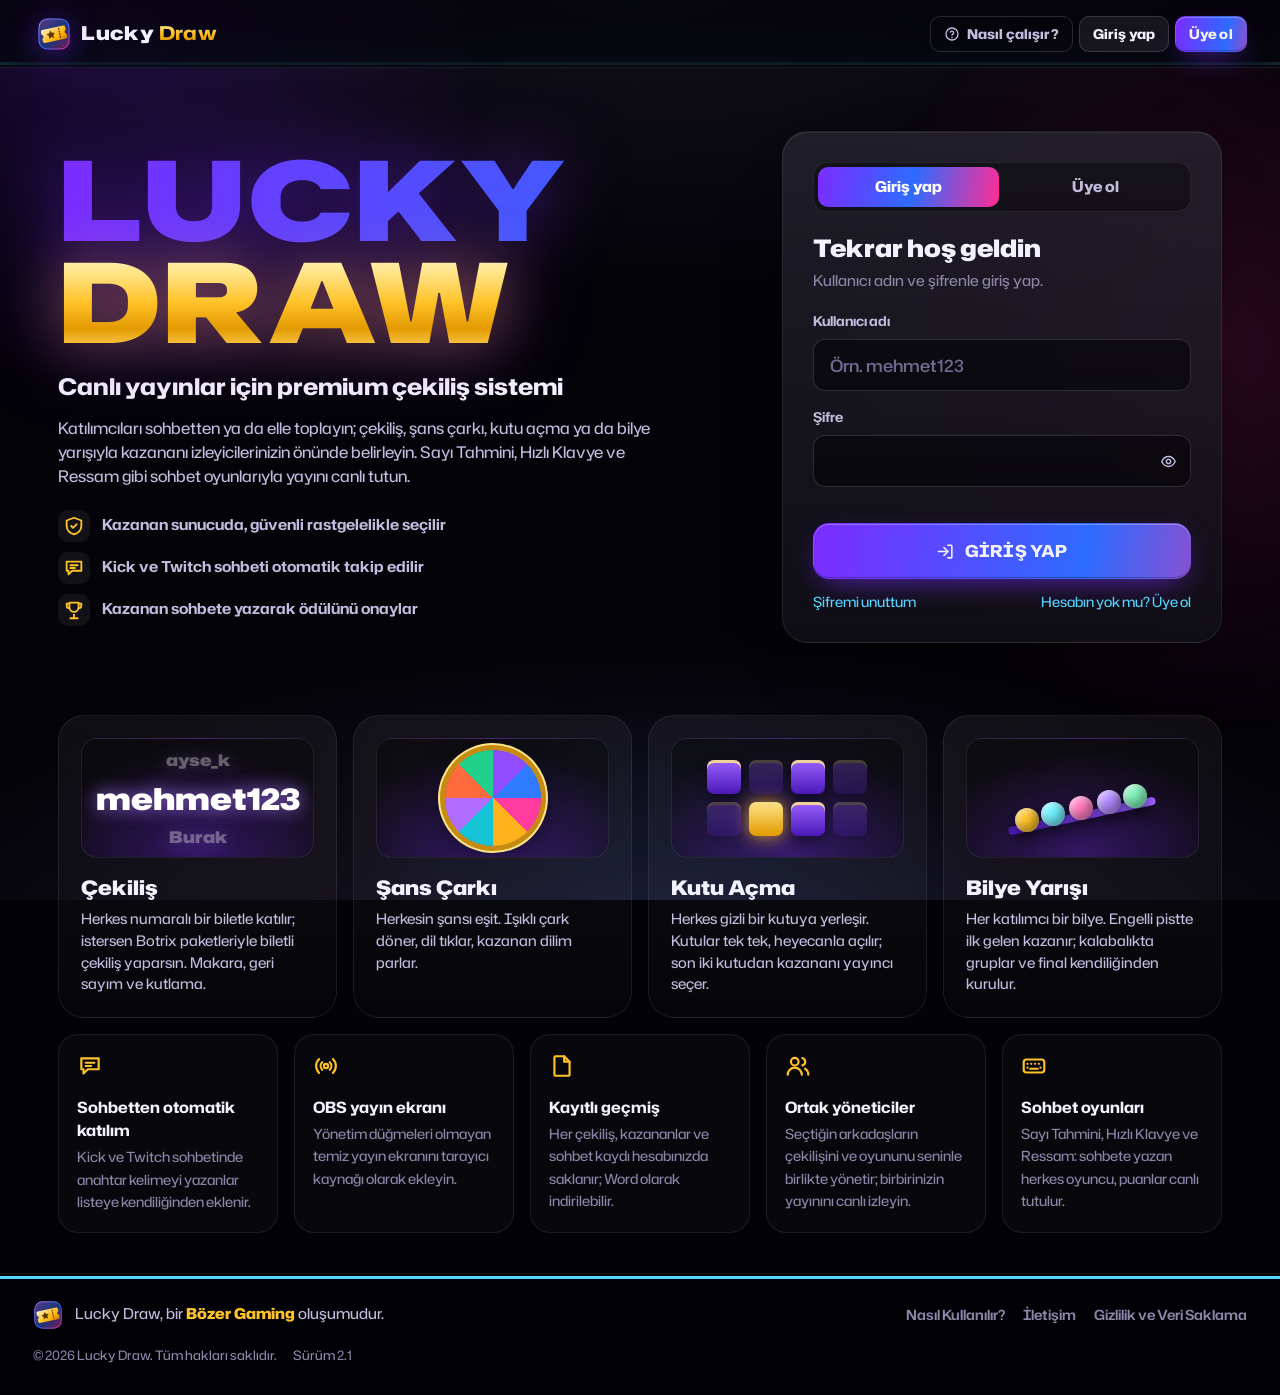
==== commit 6bb28b1d: "Add files via upload" ====
--- a/index.html
+++ b/index.html
@@ -6,7 +6,7 @@
 <meta http-equiv="Content-Security-Policy" content="default-src 'self'; script-src 'self'; style-src 'self' 'unsafe-inline'; img-src 'self' data: blob: https://dztxldgjwbdsdxilogas.supabase.co; font-src 'self'; connect-src 'self' https://dztxldgjwbdsdxilogas.supabase.co wss://dztxldgjwbdsdxilogas.supabase.co wss://irc-ws.chat.twitch.tv wss://*.pusher.com https://kick.com; media-src 'self' data: blob:; object-src 'none'; base-uri 'self'; form-action 'self'; frame-src 'none'; worker-src 'self' blob:; manifest-src 'self'">
 <meta name="referrer" content="strict-origin-when-cross-origin">
 <title>Lucky Draw – Canlı Yayın Çekiliş Sistemi</title>
-<meta name="description" content="Kick ve Twitch yayıncıları için biletli çekiliş, şans çarkı ve kutu açma. Sohbetten otomatik katılım, OBS yayın ekranı ve kayıtlı çekiliş geçmişi.">
+<meta name="description" content="Kick ve Twitch yayıncıları için çekiliş, şans çarkı, kutu açma ve bilye yarışı. Sohbetten otomatik katılım, OBS yayın ekranı ve kayıtlı sonuçlar.">
 <meta name="theme-color" content="#0b0716">
 <meta name="color-scheme" content="dark">
 <meta name="application-name" content="Lucky Draw">
@@ -20,26 +20,43 @@
 <meta property="og:site_name" content="Lucky Draw">
 <meta property="og:locale" content="tr_TR">
 <meta property="og:title" content="Lucky Draw – Canlı Yayın Çekiliş Sistemi">
-<meta property="og:description" content="Biletli çekiliş, şans çarkı ve kutu açma. Kick ve Twitch sohbetinden otomatik katılım, OBS ekranı ve kayıtlı geçmiş.">
+<meta property="og:description" content="Çekiliş, Şans Çarkı, Kutu Açma ve Bilye Yarışı. Kick ve Twitch sohbetinden otomatik katılım, OBS yayın ekranı ve kayıtlı sonuçlar.">
 <meta property="og:url" content="https://mecayapp.github.io/luckydraw/">
-<meta property="og:image" content="https://mecayapp.github.io/luckydraw/assets/og.jpg?v=48ac398b1c">
-<meta property="og:image:secure_url" content="https://mecayapp.github.io/luckydraw/assets/og.jpg?v=48ac398b1c">
+<meta property="og:image" content="https://mecayapp.github.io/luckydraw/assets/og.jpg?v=0780d9a147">
+<meta property="og:image:secure_url" content="https://mecayapp.github.io/luckydraw/assets/og.jpg?v=0780d9a147">
 <meta property="og:image:type" content="image/jpeg">
 <meta property="og:image:width" content="1200">
 <meta property="og:image:height" content="630">
-<meta property="og:image:alt" content="Lucky Draw – altın bilet logosu">
+<meta property="og:image:alt" content="Lucky Draw: Çekiliş, Şans Çarkı, Kutu Açma ve Bilye Yarışı">
 <meta name="twitter:card" content="summary_large_image">
 <meta name="twitter:title" content="Lucky Draw – Canlı Yayın Çekiliş Sistemi">
-<meta name="twitter:description" content="Biletli çekiliş, şans çarkı ve kutu açma. Sohbetten otomatik katılım ve OBS yayın ekranı.">
-<meta name="twitter:image" content="https://mecayapp.github.io/luckydraw/assets/og.jpg?v=48ac398b1c">
+<meta name="twitter:description" content="Çekiliş, Şans Çarkı, Kutu Açma ve Bilye Yarışı. Sohbetten otomatik katılım ve OBS yayın ekranı.">
+<meta name="twitter:image" content="https://mecayapp.github.io/luckydraw/assets/og.jpg?v=0780d9a147">
 <link rel="icon" href="assets/icons/favicon.svg" type="image/svg+xml">
 <link rel="icon" href="assets/icons/favicon-32.png" sizes="32x32" type="image/png">
 <link rel="apple-touch-icon" href="assets/icons/apple-touch-icon.png">
 <link rel="manifest" href="manifest.webmanifest">
 <link rel="preload" href="assets/fonts/ldhubot-latin.woff2" as="font" type="font/woff2" crossorigin>
-<link rel="stylesheet" href="assets/css/app.0d5cc0f1d1.css">
+<link rel="stylesheet" href="assets/css/app.7c246dcc42.css">
 <script src="assets/js/boot.01cd77945b.js"></script>
-<script src="assets/js/app.4666876a56.js" defer></script>
+<link rel="modulepreload" href="assets/js/c/URNBFPSS.js">
+<link rel="modulepreload" href="assets/js/c/BJ5E6IDX.js">
+<link rel="modulepreload" href="assets/js/c/ZEDEA262.js">
+<link rel="modulepreload" href="assets/js/c/O6OHSHW5.js">
+<link rel="modulepreload" href="assets/js/c/PADQEAIJ.js">
+<link rel="modulepreload" href="assets/js/c/VX3LR2KI.js">
+<link rel="modulepreload" href="assets/js/c/X73WY6XT.js">
+<link rel="modulepreload" href="assets/js/c/AJH6C5ZE.js">
+<link rel="modulepreload" href="assets/js/c/NMVFWDNL.js">
+<link rel="modulepreload" href="assets/js/c/A75TW7LB.js">
+<link rel="modulepreload" href="assets/js/c/EXDZE4XY.js">
+<link rel="modulepreload" href="assets/js/c/UGFMCILI.js">
+<link rel="modulepreload" href="assets/js/c/7N5MS3RO.js">
+<link rel="modulepreload" href="assets/js/c/WG3BKE67.js">
+<link rel="modulepreload" href="assets/js/c/345SZPHG.js">
+<link rel="modulepreload" href="assets/js/c/IQK62VOV.js">
+<link rel="modulepreload" href="assets/js/c/VEMAB7VH.js">
+<script type="module" src="assets/js/app.BHNCBSTU.js"></script>
 </head>
 <body>
 <div class="bg" aria-hidden="true"><div class="glow g1"></div><div class="glow g2"></div><div class="glow g3"></div><div class="grain"></div></div>
--- a/assets/css/app.7c246dcc42.css
+++ b/assets/css/app.7c246dcc42.css
@@ -0,0 +1 @@
+@font-face{font-family:LD Hubot;src:url(../fonts/ldhubot-latin.woff2) format("woff2");font-weight:400 900;font-stretch:75% 125%;font-style:normal;font-display:swap;unicode-range:U+0000-002F,U+003A-00FF,U+0131,U+2010-2027,U+2030,U+2039-203A,U+20AC,U+2122,U+2212}@font-face{font-family:LD Hubot;src:url(../fonts/ldhubot-digits.woff2) format("woff2");font-weight:400 900;font-stretch:75% 125%;font-style:normal;font-display:swap;unicode-range:U+0030-0039}@font-face{font-family:LD Hubot;src:url(../fonts/ldhubot-ext.woff2) format("woff2");font-weight:400 900;font-stretch:75% 125%;font-style:normal;font-display:swap;unicode-range:U+0100-0130,U+0132-017F,U+0218-021B,U+1E9E}:root{--f:"LD Hubot","Segoe UI Variable Text","Segoe UI",system-ui,-apple-system,"Helvetica Neue",Arial,sans-serif;--night:#030207;--anth-1:#111017;--anth-2:#1a1922;--anth-3:#25232f;--line:rgba(255,255,255,.08);--line-2:rgba(255,255,255,.14);--ink:#f4f1ff;--ink-2:#c3bcdf;--ink-3:#8d86aa;--violet:#7b2cff;--violet-2:#a779ff;--blue:#2e6bff;--ice:#57d9ff;--pink:#ff2d95;--pink-2:#ff7ac2;--gold:#ffc229;--gold-hi:#ffe58a;--gold-lo:#c77800;--neon:linear-gradient(100deg,#7b2cff 0%,#2e6bff 52%,#ff2d95 100%);--gold-grad:linear-gradient(180deg,#fff4c9 0%,#ffe58a 22%,#ffc229 52%,#e39a00 78%,#ffd25c 100%);--r-lg:26px;--r-md:18px;--r-sm:12px;--ease:cubic-bezier(.2,.8,.2,1);color-scheme:dark}*,*:before,*:after{box-sizing:border-box}html,body{height:100%}body{margin:0;background:var(--night);color:var(--ink);font-family:var(--f);font-size:15px;line-height:1.5;font-weight:450;font-stretch:100%;-webkit-font-smoothing:antialiased;-moz-osx-font-smoothing:grayscale;overflow:hidden;text-rendering:optimizeLegibility}button,input,textarea,select{font:inherit;color:inherit}button{cursor:pointer}svg.i{width:20px;height:20px;flex:none;fill:none;stroke:currentColor;stroke-width:2;stroke-linecap:round;stroke-linejoin:round}.sr-only{position:absolute!important;width:1px;height:1px;padding:0;margin:-1px;overflow:hidden;clip:rect(0 0 0 0);white-space:nowrap;border:0}[hidden]{display:none!important}::selection{background:#7b2cff8c;color:#fff}:focus-visible{outline:3px solid var(--ice);outline-offset:3px}input::placeholder,textarea::placeholder{color:#6f6990}::-webkit-scrollbar{width:10px;height:10px}::-webkit-scrollbar-thumb{background:#ffffff24;border-radius:10px;border:2px solid transparent;background-clip:padding-box}::-webkit-scrollbar-thumb:hover{background-color:#ffffff3d}::-webkit-scrollbar-track{background:transparent}.bg{position:fixed;inset:0;z-index:0;pointer-events:none;overflow:hidden;background:radial-gradient(110% 70% at 50% 115%,#1c1726,#1c172600 62%),radial-gradient(80% 60% at 50% -10%,#15121f,#15121f00 70%),var(--night)}.bg .glow{position:absolute;border-radius:50%;width:70vmax;height:70vmax;opacity:.5;will-change:transform;animation:drift 34s ease-in-out infinite alternate;animation-play-state:paused}.bg .g1{left:-26vmax;top:-34vmax;background:radial-gradient(circle,#7b2cff6b,#7b2cff00 62%)}.bg .g2{right:-30vmax;top:-8vmax;background:radial-gradient(circle,#ff2d954d,#ff2d9500 62%);animation-duration:41s;animation-delay:-12s}.bg .g3{left:18vmax;bottom:-48vmax;background:radial-gradient(circle,#2e6bff57,#2e6bff00 62%);animation-duration:47s;animation-delay:-20s}.bg .grain{position:absolute;inset:-50%;opacity:.05;mix-blend-mode:overlay;background-image:url("data:image/svg+xml;utf8,<svg xmlns='http://www.w3.org/2000/svg' width='220' height='220'><filter id='n'><feTurbulence type='fractalNoise' baseFrequency='.85' numOctaves='2' stitchTiles='stitch'/></filter><rect width='100%' height='100%' filter='url(%23n)'/></svg>")}@keyframes drift{0%{transform:translateZ(0) scale(1)}50%{transform:translate3d(6vmax,4vmax,0) scale(1.08)}to{transform:translate3d(-4vmax,7vmax,0) scale(.96)}}.fx-canvas{position:fixed;inset:0;width:100%;height:100%;pointer-events:none;display:block}#app{position:fixed;inset:0;z-index:2}.screen{position:absolute;inset:0;display:none}.screen.active{display:flex;animation:screen-in .42s var(--ease) both}.scroll-y{overflow-y:auto;overflow-x:hidden;overscroll-behavior:contain}.wrap{width:100%;max-width:1480px;margin:0 auto}.icon-btn{width:42px;height:42px;display:inline-grid;place-items:center;border-radius:12px;border:1px solid transparent;background:transparent;color:var(--ink-2);transition:background-color .2s,color .2s,border-color .2s}.icon-btn:hover{background:#ffffff12;color:var(--ink)}.icon-btn[aria-pressed=true]{color:var(--ice);border-color:#57d9ff59;background:#57d9ff14}.icon-btn.sm{width:34px;height:34px;border-radius:10px}.icon-btn.sm svg.i{width:17px;height:17px}.btn{--h:48px;position:relative;isolation:isolate;overflow:hidden;height:var(--h);padding:0 22px;display:inline-flex;align-items:center;justify-content:center;gap:10px;border-radius:14px;border:1px solid transparent;background:#ffffff0f;color:var(--ink);font-weight:750;font-stretch:104%;font-size:15px;letter-spacing:.01em;line-height:1;white-space:nowrap;user-select:none;-webkit-user-select:none;text-decoration:none;transition:transform .16s var(--ease),box-shadow .25s,background-color .2s,border-color .2s,color .2s,opacity .2s}.btn:active:not(:disabled){transform:translateY(1px) scale(.985)}.btn svg.i{width:19px;height:19px}.btn-primary{background:var(--neon);background-size:140% 100%;background-position:0 0;box-shadow:0 10px 30px -10px #7b2cffbf,inset 0 1px #ffffff47,inset 0 -1px #00000040;transition:transform .16s var(--ease),box-shadow .25s,background-position .5s var(--ease)}.btn-primary:hover{background-position:100% 0;box-shadow:0 14px 40px -10px #ff2d9599,inset 0 1px #ffffff52,inset 0 -1px #00000040}.btn-primary:after,.btn-gold:after{content:"";position:absolute;inset:0;z-index:-1;background:linear-gradient(105deg,transparent 35%,rgba(255,255,255,.38) 50%,transparent 65%);transform:translate(-110%);transition:transform .8s var(--ease)}.btn-primary:hover:after,.btn-gold:hover:after{transform:translate(110%)}.btn-gold{color:#201400;background:linear-gradient(180deg,#ffeca3,#ffc229 46%,#e89d00);box-shadow:inset 0 1px #ffffffb3,inset 0 -2px #8c500059,0 14px 44px -12px #ffaa00bf}.btn-gold:hover{box-shadow:inset 0 1px #ffffffb3,inset 0 -2px #8c500059,0 18px 56px -10px #ffbe28d9}.btn-secondary{background:#ffffff12;border-color:var(--line-2)}.btn-secondary:hover{background:#ffffff1c;border-color:#ffffff38}.btn-ghost{background:transparent;border-color:var(--line-2);color:var(--ink-2)}.btn-ghost:hover{color:var(--ink);background:#ffffff0d}.btn-danger{background:#ff2d9517;border-color:#ff2d9566;color:#ffb6d6}.btn-danger:hover{background:#ff2d952e;color:#fff}.btn-sm{--h:36px;padding:0 13px;font-size:13.5px;border-radius:10px;gap:7px}.btn-sm svg.i{width:16px;height:16px}.btn-lg{--h:56px;font-size:16.5px;padding:0 26px;border-radius:16px}.btn-xl{--h:68px;font-size:19px;padding:0 40px;border-radius:18px;font-weight:850;font-stretch:110%;letter-spacing:.03em}.btn-block{width:100%}.btn:disabled{opacity:.42;cursor:not-allowed}.btn[aria-disabled=true]{opacity:.5;cursor:not-allowed}.btn-gold:disabled,.btn-primary:disabled{box-shadow:none}.panel{position:relative;border-radius:var(--r-lg);background:linear-gradient(180deg,#242130bd,#13121bc7);border:1px solid var(--line);box-shadow:inset 0 1px #ffffff12,0 30px 70px -40px #000000e6;backdrop-filter:blur(18px) saturate(130%);-webkit-backdrop-filter:blur(18px) saturate(130%)}.panel:before{content:"";position:absolute;inset:0;border-radius:inherit;pointer-events:none;background:linear-gradient(125deg,#ffffff12,#fff0 34%)}body.low-fx .panel{backdrop-filter:none;-webkit-backdrop-filter:none;background:linear-gradient(180deg,#201e2b,#15141d)}.field{display:block;margin:0 0 16px}.field>span{display:block;margin:0 0 8px;font-size:13.5px;font-weight:650;color:var(--ink-2)}.input{width:100%;height:52px;padding:0 16px;border-radius:var(--r-sm);border:1px solid var(--line-2);background:#0302078c;color:var(--ink);font-size:17px;font-weight:550;transition:border-color .2s,box-shadow .2s,background-color .2s}.input:hover{border-color:#ffffff38}.input:focus{outline:none;border-color:#a779ffd9;background:#030207bf;box-shadow:0 0 0 4px #7b2cff38,0 0 26px -6px #7b2cffb3}.input.invalid{border-color:#ff2d95d9;box-shadow:0 0 0 4px #ff2d9529}.input.num{font-variant-numeric:tabular-nums}textarea.input{height:auto;min-height:220px;padding:14px 16px;line-height:1.55;font-size:15.5px;resize:vertical}.field-error{min-height:20px;margin:7px 0 0;font-size:13.5px;line-height:1.35;color:#ff9ccb}.hint{margin:12px 0 0;font-size:13px;line-height:1.45;color:var(--ink-3)}kbd{display:inline-block;min-width:22px;padding:1px 6px;border-radius:6px;border:1px solid var(--line-2);border-bottom-width:2px;background:#ffffff0d;font:inherit;font-size:12px;font-weight:700;text-align:center;color:var(--ink)}.switch{display:inline-flex;align-items:center;gap:10px;font-size:14px;font-weight:600;color:var(--ink-2);cursor:pointer;-webkit-user-select:none;user-select:none}.switch input{position:absolute;opacity:0;width:1px;height:1px}.switch .tog{position:relative;width:42px;height:24px;flex:none;border-radius:24px;background:#ffffff24;transition:background-color .2s}.switch .tog:after{content:"";position:absolute;top:3px;left:3px;width:18px;height:18px;border-radius:50%;background:#fff;box-shadow:0 2px 6px #0006;transition:transform .22s var(--ease)}.switch input:checked+.tog{background:linear-gradient(90deg,var(--violet),var(--pink))}.switch input:checked+.tog:after{transform:translate(18px)}.switch input:focus-visible+.tog{outline:3px solid var(--ice);outline-offset:2px}.switch:hover{color:var(--ink)}.check{display:flex;align-items:flex-start;gap:12px;padding:14px 16px;border-radius:14px;border:1px solid var(--line);background:#ffffff08;cursor:pointer;font-size:14.5px;color:var(--ink-2)}.check input{width:20px;height:20px;margin:1px 0 0;flex:none;accent-color:var(--violet)}.check b{color:var(--ink);font-weight:700}.stats{display:grid;grid-template-columns:repeat(3,minmax(0,1fr));gap:14px}.stat{padding:16px 22px 18px;border-radius:22px;min-width:0}.stat-label{display:block;font-size:12.5px;font-weight:750;letter-spacing:.05em;color:var(--ink-3)}.stat-value{display:block;margin-top:4px;font-size:clamp(32px,3.1vw,52px);font-weight:850;font-stretch:115%;line-height:1.05;font-variant-numeric:tabular-nums;white-space:nowrap;overflow:hidden;text-overflow:ellipsis}.stat-tickets .stat-value{color:var(--gold)}.stat-name .stat-value{font-size:clamp(18px,1.55vw,26px);font-stretch:100%;line-height:1.25;white-space:normal;display:-webkit-box;-webkit-line-clamp:2;-webkit-box-orient:vertical;overflow-wrap:anywhere;margin-top:8px}.stat-sub{display:block;margin-top:4px;min-height:19px;font-size:13px;color:var(--ink-2)}.toolbar{display:flex;align-items:center;gap:12px;flex-wrap:wrap;padding:0 10px 12px}.search{position:relative;flex:1;min-width:200px;max-width:420px}.search svg.i{position:absolute;left:13px;top:50%;transform:translateY(-50%);color:var(--ink-3);width:18px;height:18px;pointer-events:none}.search .input{height:42px;padding-left:40px;padding-right:38px;font-size:15px}.search .clear{position:absolute;right:4px;top:50%;transform:translateY(-50%)}.toolbar .spacer{flex:1}.ptable{--cols:52px minmax(0,1fr) 128px 120px 196px;flex:1;min-height:0;display:flex;flex-direction:column;border-top:1px solid var(--line)}.ptable.no-odds{--cols:52px minmax(0,1fr) 128px 196px}.ptable.no-odds .c-odds{display:none}.th-row,.tr{display:grid;grid-template-columns:var(--cols);align-items:center;column-gap:12px;padding:0 14px}.th-row{height:44px;font-size:12.5px;font-weight:750;color:var(--ink-3);border-bottom:1px solid var(--line)}.th{display:inline-flex;align-items:center;gap:6px;padding:0;border:0;background:none;color:inherit;font:inherit;text-align:left;min-width:0}button.th:hover{color:var(--ink)}.th .sort{width:12px;height:12px;opacity:.35}.th[aria-sort=ascending] .sort,.th[aria-sort=descending] .sort{opacity:1;color:var(--ice)}.th[aria-sort=descending] .sort{transform:rotate(180deg)}.c-num{justify-content:flex-end;text-align:right}.c-act{justify-content:flex-end;display:flex;gap:6px}.vlist{position:relative;overflow-y:auto;overflow-x:hidden;overscroll-behavior:contain}.vl-sizer{position:relative;flex:none;width:100%}.vl-win{position:absolute;left:0;right:0;top:0;will-change:transform}.ptable .vlist{flex:1 1 0px;min-height:280px}.tr{height:58px;border-bottom:1px solid rgba(255,255,255,.05);border-radius:12px;transition:background-color .2s}.tr:hover{background:#ffffff09}.tr .c-idx{color:var(--ink-3);font-size:13.5px;font-variant-numeric:tabular-nums}.tr .c-name{display:flex;align-items:center;gap:10px;min-width:0;font-size:16.5px;font-weight:650}.tr .c-name .nm{overflow:hidden;text-overflow:ellipsis;white-space:nowrap;flex:0 1 auto;min-width:4ch}.tr .c-tk{font-size:17px;font-weight:800;font-stretch:108%;color:var(--gold);font-variant-numeric:tabular-nums;display:flex;justify-content:flex-end}.tr .c-odds{display:flex;flex-direction:column;align-items:flex-end;gap:4px;font-size:14px;font-weight:650;color:var(--ink-2);font-variant-numeric:tabular-nums}.tr .c-odds .bar{width:72px;height:3px;border-radius:3px;background:#ffffff14;overflow:hidden}.tr .c-odds .bar i{display:block;height:100%;background:linear-gradient(90deg,var(--violet-2),var(--pink));border-radius:3px}.tr.is-new{animation:row-flash 1.4s ease-out}@keyframes row-flash{0%,20%{background:#ffc22933}to{background:transparent}}.tr.is-out .nm,.tr.is-out .c-tk{opacity:.5}.tr.editing{background:#7b2cff1a;box-shadow:inset 0 0 0 1px #a779ff73}.tr .input{height:40px;font-size:15.5px;padding:0 12px}.tr .c-tk .input{text-align:right;font-weight:750}.chip-win{flex:none;display:inline-flex;align-items:center;gap:5px;height:22px;padding:0 9px;border-radius:22px;font-size:11.5px;font-weight:750;color:#2a1a00;background:var(--gold-grad)}.chip-win svg.i{width:13px;height:13px;stroke-width:2.4}.chip-out{flex:none;height:22px;padding:0 9px;display:inline-flex;align-items:center;border-radius:22px;font-size:11.5px;font-weight:700;color:var(--ink-2);border:1px solid var(--line-2)}.empty{display:flex;flex-direction:column;align-items:center;justify-content:center;gap:10px;padding:48px 24px;text-align:center;color:var(--ink-2)}.empty .ticket-art{width:120px;height:70px;opacity:.9}.empty b{color:var(--ink);font-size:17px;font-weight:750}.empty p{margin:0;max-width:440px;font-size:14.5px}.list-foot{display:flex;justify-content:space-between;gap:10px;padding:10px 14px 4px;font-size:13px;color:var(--ink-3)}.modal-layer{position:fixed;inset:0;z-index:60;display:grid;place-items:center;padding:20px;background:#020106b8;backdrop-filter:blur(6px);-webkit-backdrop-filter:blur(6px);animation:fade-in .2s ease-out}.modal{position:relative;width:min(560px,100%);max-height:calc(100vh - 40px);display:flex;flex-direction:column;border-radius:24px;background:linear-gradient(180deg,#22202d,#16151e);border:1px solid var(--line-2);box-shadow:0 40px 100px -30px #000000f2,0 0 0 1px #0006;animation:modal-in .28s var(--ease)}.modal.wide{width:min(820px,100%)}@keyframes modal-in{0%{opacity:0;transform:translateY(14px) scale(.97)}to{opacity:1;transform:none}}.modal-head{display:flex;align-items:center;justify-content:space-between;gap:12px;padding:20px 22px 6px}.modal-head h2{margin:0;font-size:20px;font-weight:850;font-stretch:108%;line-height:1.25}.modal-body{padding:10px 22px 4px;overflow:auto;color:var(--ink-2);font-size:15px}.modal-body p{margin:0 0 12px}.modal-body strong{color:var(--ink);font-weight:750}.modal-foot{display:flex;justify-content:flex-end;gap:10px;padding:16px 22px 20px;flex-wrap:wrap}.help h3{margin:22px 0 8px;font-size:16px;font-weight:800;color:var(--ink)}.help h3:first-child{margin-top:4px}.help .quote{margin:4px 0 14px;padding:14px 18px;border-radius:14px;border:1px solid rgba(255,194,41,.3);background:#ffc2290f;color:var(--gold-hi);font-size:16.5px;font-weight:650;line-height:1.5}.help ul{margin:0 0 6px;padding-left:20px}.help li{margin:0 0 6px}.help table{width:100%;border-collapse:collapse;margin:6px 0 8px;font-size:14.5px}.help th,.help td{padding:8px 10px;border-bottom:1px solid var(--line);text-align:left}.help th{color:var(--ink-3);font-weight:700;font-size:12.5px}.help td.n{text-align:right;font-variant-numeric:tabular-nums}.help .formula{display:inline-block;padding:4px 10px;border-radius:8px;background:#ffffff0f;color:var(--ink);font-weight:700}.keys{display:grid;grid-template-columns:auto 1fr;gap:8px 14px;align-items:center;margin:4px 0}.bulk-file{display:flex;align-items:center;gap:12px;flex-wrap:wrap;margin:12px 0 4px}.bulk-file .fname{font-size:13.5px;color:var(--ink-3)}.bulk-opts{margin:10px 0 0}.bulk-sum{margin:14px 0 0;padding:12px 14px;border-radius:12px;background:#ffffff0a;border:1px solid var(--line);font-size:14px;color:var(--ink-2)}.bulk-sum .ok{color:#8ff0c2;font-weight:700}.bulk-sum .bad{color:#ff9ccb;font-weight:700}.bulk-bad{margin:10px 0 0;max-height:150px;overflow:auto;font-size:13.5px;color:#ffc2de}.bulk-bad li{margin:0 0 4px}.bulk-bad code{font:inherit;color:#fff;background:#ff2d9524;padding:0 5px;border-radius:5px}.dropping textarea{border-color:var(--ice)!important;box-shadow:0 0 0 4px #57d9ff33!important}.toasts{position:fixed;left:50%;bottom:22px;z-index:70;transform:translate(-50%);display:flex;flex-direction:column-reverse;align-items:center;gap:8px;pointer-events:none;width:min(560px,calc(100vw - 24px))}.toast{pointer-events:auto;display:flex;align-items:flex-start;gap:10px;max-width:100%;padding:12px 16px;border-radius:14px;background:#181622f5;border:1px solid var(--line-2);box-shadow:0 18px 50px -14px #000000e6;font-size:14.5px;line-height:1.4;color:var(--ink);animation:toast-in .3s var(--ease)}.toast svg.i{width:18px;height:18px;margin-top:1px}.toast.success svg.i{color:#7ef0b8}.toast.info svg.i{color:var(--ice)}.toast.warn{border-color:#ffc22973}.toast.warn svg.i{color:var(--gold)}.toast.error{border-color:#ff2d958c}.toast.error svg.i{color:var(--pink-2)}.toast.out{animation:toast-out .25s ease-in forwards}@keyframes toast-in{0%{opacity:0;transform:translateY(10px) scale(.98)}to{opacity:1;transform:none}}@keyframes toast-out{to{opacity:0;transform:translateY(8px)}}.has-frame{position:relative;--u: calc(var(--s, 40px) / 100)}.has-frame:before{content:"";position:absolute;inset:calc(var(--s, 40px) * -.11);border-radius:50%;padding:max(2.5px,calc(var(--s, 40px) * .085));background:var(--frm);-webkit-mask:linear-gradient(#000 0 0) content-box,linear-gradient(#000 0 0);-webkit-mask-composite:xor;mask:linear-gradient(#000 0 0) content-box exclude,linear-gradient(#000 0 0);pointer-events:none;z-index:3;filter:drop-shadow(0 0 var(--frg-r, 0) var(--frg, transparent))}.has-frame:after{position:absolute;pointer-events:none}.fr-bronz{--frm: conic-gradient(from 0deg, #5a2f0e, #c47a3c 8%, #ffd2a1 13%, #9a5a24 19%, #5a2f0e 28%, #b8743a 38%, #ffe0b8 44%, #8c4f1d 52%, #5a2f0e 62%, #c98544 72%, #f7c18a 80%, #7a4318 90%, #5a2f0e);--frg: rgba(214, 140, 70, .5);--frg-r: 3px}.fr-bronz:before{animation:fr-spin 9s linear infinite}.fr-bronz:after{content:"";inset:calc(var(--s, 40px) * -.11);border-radius:50%;--r: calc(var(--u) * 2.4);background:radial-gradient(circle at 50% 3.6%,#ffe6c6 0 calc(var(--r) * .55),#5a2f0e var(--r),transparent calc(var(--r) * 1.2)),radial-gradient(circle at 96.4% 50%,#ffe6c6 0 calc(var(--r) * .55),#5a2f0e var(--r),transparent calc(var(--r) * 1.2)),radial-gradient(circle at 50% 96.4%,#ffe6c6 0 calc(var(--r) * .55),#5a2f0e var(--r),transparent calc(var(--r) * 1.2)),radial-gradient(circle at 3.6% 50%,#ffe6c6 0 calc(var(--r) * .55),#5a2f0e var(--r),transparent calc(var(--r) * 1.2));z-index:4}.fr-gumus{--frm: conic-gradient(from 0deg, #59626d, #e9eef3 7%, #8c96a2 13%, #ffffff 19%, #6b7581 27%, #c9d1da 38%, #ffffff 45%, #77818d 53%, #59626d 62%, #dfe6ec 72%, #ffffff 78%, #8c96a2 86%, #59626d);--frg: rgba(235, 242, 250, .6);--frg-r: 4px}.fr-gumus:before{animation:fr-spin 7s linear infinite}.fr-gumus:after{content:"";right:calc(var(--s, 40px) * -.2);top:calc(var(--s, 40px) * -.18);width:calc(var(--s, 40px) * .38);height:calc(var(--s, 40px) * .38);min-width:9px;min-height:9px;background:radial-gradient(circle,#fff 0 18%,#e6f0ff 40%,#c9d6e6);clip-path:polygon(50% 0,59% 41%,100% 50%,59% 59%,50% 100%,41% 59%,0 50%,41% 41%);animation:fr-glint 3.2s ease-in-out infinite;z-index:5}.fr-altin{--frm: conic-gradient(from 0deg, #8a5d00, #ffe58a 7%, #c8900e 13%, #fff8d6 18%, #9c6b05 26%, #ffd95a 36%, #b07a08 45%, #fff2b0 54%, #8a5d00 63%, #ffcf40 74%, #c8900e 83%, #fff6cc 92%, #8a5d00);--frg: rgba(255, 196, 46, .8);--frg-r: 6px}.fr-altin:before{animation:fr-spin 6s linear infinite}.fr-altin:after{content:"";inset:calc(var(--s, 40px) * -.22);border-radius:50%;--r: calc(var(--u) * 2.2);background:radial-gradient(circle at 16% 18%,#fff 0 calc(var(--r) * .5),rgba(255,230,140,.7) calc(var(--r) * .8),transparent calc(var(--r) * 1.4)),radial-gradient(circle at 86% 22%,#fff6c0 0 calc(var(--r) * .6),transparent calc(var(--r) * 1.3)),radial-gradient(circle at 82% 86%,#fff 0 calc(var(--r) * .45),transparent calc(var(--r) * 1.1)),radial-gradient(circle at 9% 70%,#ffe58a 0 calc(var(--r) * .5),transparent calc(var(--r) * 1.2)),radial-gradient(circle at 50% 2%,#fff 0 calc(var(--r) * .4),transparent calc(var(--r) * 1));animation:fr-twinkle 2.2s ease-in-out infinite;z-index:4}.fr-neon{--frm: conic-gradient(from 0deg, #ff2bd6, #ff8ef0 12%, #00f0ff 25%, #9ffcff 37%, #ff2bd6 50%, #ff8ef0 62%, #00f0ff 75%, #9ffcff 87%, #ff2bd6);--frg: rgba(255, 43, 214, .95);--frg-r: 8px}.fr-neon:before{animation:fr-spin 4s linear infinite,fr-flicker 3.4s steps(1) infinite}.fr-neon:after{content:"";inset:calc(var(--s, 40px) * -.2);border-radius:50%;border:max(1px,calc(var(--u) * 2.2)) solid #7ffcff;box-shadow:0 0 calc(var(--u) * 7) #00f0ffe6,inset 0 0 calc(var(--u) * 5) #00f0ffb3;animation:fr-tube 2.6s ease-in-out infinite;z-index:2}.fr-ates{--frm: conic-gradient(from 0deg, #ff2d00, #ffb000, #ff5a00, #ffe066, #ff3d00, #ff9a00, #ff2d00);--frg: rgba(255, 110, 0, .95);--frg-r: 9px}.fr-ates:before{animation:fr-spin 2.6s linear infinite}.fr-ates:after{content:"";inset:calc(var(--s, 40px) * -.3);border-radius:50%;background:repeating-conic-gradient(from 0deg,#ff460000,#ff7800f2 8deg,#ffec8cf2 11deg,#ff3c0000 19deg);-webkit-mask:radial-gradient(circle closest-side,transparent 0 70%,#000 76%,rgba(0,0,0,.6) 88%,transparent 100%);mask:radial-gradient(circle closest-side,transparent 0 70%,#000 76%,rgba(0,0,0,.6) 88%,transparent 100%);animation:fr-spin 7s linear infinite reverse,fr-blaze .32s ease-in-out infinite alternate;z-index:2}.fr-buz{--frm: conic-gradient(from 0deg, #ffffff, #bfeaff 5%, #ffffff 8%, #8fd3ff 13%, #e6f9ff 17%, #ffffff 21%, #a6dcff 27%, #ffffff 31%, #d6f3ff 37%, #7cc6f2 42%, #ffffff 47%, #c8efff 54%, #ffffff 58%, #93d6ff 64%, #e9fbff 70%, #ffffff 75%, #a9e2ff 82%, #ffffff 88%, #c3ecff 94%, #ffffff);--frg: rgba(170, 228, 255, .85);--frg-r: 5px}.fr-buz:before{animation:fr-spin 24s linear infinite}.fr-buz:after{content:"";inset:calc(var(--s, 40px) * -.3) calc(var(--s, 40px) * -.18) calc(var(--s, 40px) * -.16);--r: calc(var(--u) * 1.6);background:url("data:image/svg+xml,%3Csvg xmlns='http://www.w3.org/2000/svg' viewBox='-12 -12 24 24'%3E%3Cg stroke='%23ffffff' stroke-width='1.8' stroke-linecap='round' fill='none'%3E%3Cpath d='M0-10V10M-8.7-5L8.7 5M-8.7 5L8.7-5'/%3E%3Cpath d='M-2.5-7.5L0-5L2.5-7.5M-2.5 7.5L0 5L2.5 7.5M-7.7-1.3L-5-0.3L-5.2-3.4M7.7 1.3L5 0.3L5.2 3.4M-7.7 1.3L-5 0.3L-5.2 3.4M7.7-1.3L5-0.3L5.2-3.4'/%3E%3C/g%3E%3C/svg%3E") 50% 0 / calc(var(--s, 40px) * .3) no-repeat,radial-gradient(circle at 12% 30%,#fff 0 var(--r),transparent calc(var(--r) * 1.6)),radial-gradient(circle at 90% 34%,#dff6ff 0 var(--r),transparent calc(var(--r) * 1.6)),radial-gradient(circle at 76% 92%,#fff 0 calc(var(--r) * .8),transparent calc(var(--r) * 1.4)),radial-gradient(circle at 16% 84%,#c9efff 0 calc(var(--r) * .8),transparent calc(var(--r) * 1.4));filter:drop-shadow(0 0 calc(var(--u) * 2) rgba(150,220,255,.9));animation:fr-twinkle 2.8s ease-in-out infinite;z-index:5}.fr-kraliyet{--frm: conic-gradient(from 200deg, #4a1680, #ffd54f, #7d2fbf, #fff0b8, #5b1a8f, #ffc93d, #4a1680);--frg: rgba(200, 120, 255, .6);--frg-r: 6px}.fr-kraliyet:after{content:"";left:50%;top:calc(var(--s, 40px) * -.3);width:calc(var(--s, 40px) * .46);height:calc(var(--s, 40px) * .27);min-width:12px;min-height:7px;transform:translate(-50%);background:linear-gradient(180deg,#fff3c4,#ffc93d 55%,#c48a00);clip-path:polygon(0 100%,0 30%,22% 62%,50% 0,78% 62%,100% 30%,100% 100%);filter:drop-shadow(0 1px 1px rgba(0,0,0,.45));z-index:5}.fr-zumrut{--frm: conic-gradient(from 0deg, #0b5d38, #45e897 5%, #0e7a49 10%, #e8c66a 11.5% 13%, #0b5d38 14.5%, #6af5b2 20%, #0e7a49 25%, #e8c66a 26.5% 28%, #0b5d38 29.5%, #3fe08f 35%, #0e7a49 40%, #e8c66a 41.5% 43%, #0b5d38 44.5%, #6af5b2 50%, #0e7a49 55%, #e8c66a 56.5% 58%, #0b5d38 59.5%, #45e897 65%, #0e7a49 70%, #e8c66a 71.5% 73%, #0b5d38 74.5%, #6af5b2 80%, #0e7a49 85%, #e8c66a 86.5% 88%, #0b5d38 89.5%, #45e897 95%, #0b5d38);--frg: rgba(40, 230, 140, .7);--frg-r: 6px}.fr-zumrut:before{animation:fr-spin 14s linear infinite}.fr-zumrut:after{content:"";left:50%;top:calc(var(--s, 40px) * -.25);width:calc(var(--s, 40px) * .28);height:calc(var(--s, 40px) * .28);min-width:9px;min-height:9px;transform:translate(-50%) rotate(45deg);border-radius:18%;background:linear-gradient(135deg,#d6ffe9,#5cf0a8 22%,#10a862 48%,#054a2c);box-shadow:0 0 0 max(1px,calc(var(--u) * 2.2)) #e8c66a,0 0 calc(var(--u) * 8) #3cffa0d9;animation:fr-gem 2.4s ease-in-out infinite;z-index:5}.fr-yildirim{--frm: conic-gradient(from 0deg, #1d0a5e, #6a4cff 6%, #ffffff 8%, #3b1fb0 11%, #1d0a5e 18%, #00c2ff 26%, #ffffff 28%, #4a2bd6 31%, #1d0a5e 40%, #8f6bff 52%, #e8e0ff 54%, #3b1fb0 57%, #1d0a5e 66%, #00b4ff 76%, #ffffff 78%, #3b1fb0 81%, #1d0a5e 90%, #7b5cff 96%, #1d0a5e);--frg: rgba(130, 100, 255, .95);--frg-r: 8px}.fr-yildirim:before{animation:fr-zap 1.1s steps(1) infinite}.fr-yildirim:after{content:"";inset:calc(var(--s, 40px) * -.25);background:url("data:image/svg+xml,%3Csvg xmlns='http://www.w3.org/2000/svg' viewBox='0 0 100 100'%3E%3Cg fill='%23fff8b0' stroke='%237b5cff' stroke-width='1.2' stroke-linejoin='round'%3E%3Cpath d='M74 2 L86 2 L79 12 L88 12 L70 30 L75 17 L67 17 Z'/%3E%3Cpath d='M8 60 L18 58 L14 67 L22 66 L6 84 L10 71 L3 72 Z'/%3E%3Cpath d='M70 80 L80 82 L74 89 L82 90 L64 100 L69 91 L62 90 Z'/%3E%3C/g%3E%3C/svg%3E") center / 100% 100% no-repeat;filter:drop-shadow(0 0 calc(var(--u) * 3) rgba(160,140,255,.95));animation:fr-bolts 1.6s steps(1) infinite;z-index:5}.fr-rgb{--frm: conic-gradient(from 0deg, #ff0040, #ff8a00, #ffe600, #2bff00, #00f0ff, #0066ff, #b100ff, #ff0040);--frg: transparent;--frg-r: 0px}.fr-rgb:before{animation:fr-spin 2.2s linear infinite}.fr-rgb:after{content:"";inset:calc(var(--s, 40px) * -.17);border-radius:50%;background:var(--frm);-webkit-mask:radial-gradient(circle closest-side,transparent 0 68%,#000 80%,transparent 100%);mask:radial-gradient(circle closest-side,transparent 0 68%,#000 80%,transparent 100%);filter:blur(calc(var(--u) * 5));opacity:.9;animation:fr-spin 2.2s linear infinite;z-index:2}.fr-galaksi{--frm: conic-gradient(from 0deg, #0b0630, #3a1c8f 8%, #ff4fd8 14%, #2a1080 22%, #0b0630 32%, #00c8ff 44%, #3a1c8f 52%, #120840 62%, #9b5cff 72%, #0b0630 82%, #ff7ae0 91%, #0b0630);--frg: rgba(150, 90, 255, .8);--frg-r: 7px}.fr-galaksi:before{animation:fr-spin 14s linear infinite}.fr-galaksi:after{content:"";inset:calc(var(--s, 40px) * -.24);border-radius:50%;--r: calc(var(--u) * 1.7);background:radial-gradient(circle at 50% 3%,#fff 0 var(--r),transparent calc(var(--r) * 1.8)),radial-gradient(circle at 93% 32%,#ffd6ff 0 calc(var(--r) * .8),transparent calc(var(--r) * 1.6)),radial-gradient(circle at 80% 90%,#b8ecff 0 var(--r),transparent calc(var(--r) * 1.8)),radial-gradient(circle at 6% 64%,#fff 0 calc(var(--r) * .7),transparent calc(var(--r) * 1.4)),radial-gradient(circle at 18% 12%,#e2c8ff 0 calc(var(--r) * .6),transparent calc(var(--r) * 1.3)),radial-gradient(circle at 34% 97%,#fff 0 calc(var(--r) * .6),transparent calc(var(--r) * 1.3)),radial-gradient(circle at 97% 62%,#fff 0 calc(var(--r) * .5),transparent calc(var(--r) * 1.2));filter:drop-shadow(0 0 calc(var(--u) * 2) rgba(200,160,255,.9));animation:fr-spin 10s linear infinite reverse;z-index:4}.fr-elmas{--frm: conic-gradient(from 0deg, #ffffff, #cfe9ff 3%, #ffffff 6%, #9fb7c9 8%, #ffffff 11%, #ead9ff 14%, #ffffff 17%, #b9f3ff 20%, #8ea3b5 22%, #ffffff 25%, #fff2c9 28%, #ffffff 31%, #a7bccd 33%, #ffffff 36%, #d8f6ff 39%, #ffffff 42%, #93a8ba 44%, #ffffff 47%, #f2dcff 50%, #ffffff 53%, #b9f3ff 56%, #8ea3b5 58%, #ffffff 61%, #ffe9c4 64%, #ffffff 67%, #9fb7c9 69%, #ffffff 72%, #cfe9ff 75%, #ffffff 78%, #93a8ba 80%, #ffffff 83%, #ead9ff 86%, #ffffff 89%, #b9f3ff 92%, #8ea3b5 94%, #ffffff);--frg: rgba(210, 240, 255, .95);--frg-r: 6px}.fr-elmas:before{animation:fr-spin 5s linear infinite}.fr-elmas:after{content:"";left:50%;top:calc(var(--s, 40px) * -.3);width:calc(var(--s, 40px) * .36);height:calc(var(--s, 40px) * .27);min-width:12px;min-height:9px;transform:translate(-50%);background:linear-gradient(115deg,#fff,#bdefff 18%,#fff,#ffd8f6 42%,#fff 52%,#c7f7ff,#fff3c4,#fff 88%) 0 0 / 300% 100%;clip-path:polygon(22% 0,78% 0,100% 34%,50% 100%,0 34%);animation:fr-prism 2.6s linear infinite;z-index:5}.fr-sarikirmizi{--frm: linear-gradient(135deg, rgba(255, 255, 255, .4), rgba(255, 255, 255, 0) 38%), repeating-conic-gradient(from 0deg, #ffc400 0 41deg, #fff1b0 41deg 45deg, #c8102e 45deg 86deg, #ffd27a 86deg 90deg);--frg: rgba(255, 120, 20, .75);--frg-r: 6px}.fr-sarikirmizi:before{animation:fr-spin 10s linear infinite}.fr-sarikirmizi:after{content:"";left:50%;top:calc(var(--s, 40px) * -.29);width:calc(var(--s, 40px) * .3);height:calc(var(--s, 40px) * .3);min-width:11px;min-height:11px;transform:translate(-50%);background:radial-gradient(circle at 42% 38%,#fffbe0 0 12%,#ffd23a 40%,#e8a200 64%,#c8102e);clip-path:polygon(50% 0,61.8% 34.5%,98% 35.4%,69.1% 57.3%,79.4% 91.5%,50% 70.9%,20.6% 91.5%,30.9% 57.3%,2% 35.4%,38.2% 34.5%);animation:fr-gem 2s ease-in-out infinite,fr-starpulse 2s ease-in-out infinite;z-index:5}.fr-sarilacivert{--frm: repeating-conic-gradient(from 0deg, #ffd500 0 13deg, #fff0a0 13deg 15deg, #0b1f5e 15deg 28deg, #3a5bb8 28deg 30deg);--frg: rgba(255, 213, 0, .6);--frg-r: 5px}.fr-sarilacivert:before{animation:fr-spin 16s linear infinite}.fr-sarilacivert:after{content:"";inset:calc(var(--s, 40px) * -.11);border-radius:50%;padding:max(2.5px,calc(var(--s, 40px) * .085));background:conic-gradient(from 0deg,transparent 0 66%,rgba(255,255,255,.05) 72%,rgba(255,255,255,.95) 80%,rgba(255,246,190,.6) 83%,transparent 90%);-webkit-mask:linear-gradient(#000 0 0) content-box,linear-gradient(#000 0 0);-webkit-mask-composite:xor;mask:linear-gradient(#000 0 0) content-box exclude,linear-gradient(#000 0 0);filter:drop-shadow(0 0 calc(var(--u) * 4) rgba(255,230,120,.95));animation:fr-spin 2.4s linear infinite;z-index:4}.fr-siyahbeyaz{--frm: radial-gradient(circle closest-side, transparent 0 86%, rgba(222, 228, 236, .95) 86% 89.5%, transparent 89.5% 96.5%, rgba(210, 216, 226, .95) 96.5%), repeating-conic-gradient(from 0deg, #0c0c0e 0 9deg, #f5f5f5 9deg 18deg);--frg: rgba(230, 236, 245, .7);--frg-r: 5px}.fr-siyahbeyaz:before{animation:fr-spin 22s linear infinite}.fr-siyahbeyaz:after{content:"";inset:calc(var(--s, 40px) * -.24);border-radius:50%;--r: calc(var(--u) * 1.9);background:radial-gradient(circle at 50% 3%,#fff 0 calc(var(--r) * .7),transparent calc(var(--r) * 1.6)),radial-gradient(circle at 92% 30%,#e9eef5 0 calc(var(--r) * .6),transparent calc(var(--r) * 1.4)),radial-gradient(circle at 84% 88%,#fff 0 calc(var(--r) * .7),transparent calc(var(--r) * 1.6)),radial-gradient(circle at 10% 76%,#dfe5ee 0 calc(var(--r) * .6),transparent calc(var(--r) * 1.4)),radial-gradient(circle at 14% 16%,#fff 0 calc(var(--r) * .5),transparent calc(var(--r) * 1.2));filter:drop-shadow(0 0 calc(var(--u) * 2.5) rgba(255,255,255,.95));animation:fr-spin 12s linear infinite reverse,fr-twinkle 1.8s ease-in-out infinite;z-index:4}@media(prefers-reduced-motion:reduce){.has-frame:before,.has-frame:after{animation:none!important}}.pbg{position:absolute;inset:0;z-index:-1;overflow:hidden;border-radius:inherit;background:#05060c;contain:paint}.pbg>span{position:absolute;display:block;pointer-events:none}.pbg .pt{inset:0}.pbg .pt i{position:absolute;display:block;border-radius:50%}.pbg:after{content:"";position:absolute;inset:0;pointer-events:none;background:linear-gradient(90deg,#00000080,#0000001f 55%,#00000047)}.pbg-aurora{background:linear-gradient(180deg,#01030d,#04112a 48%,#0a2346 78%,#0d2c4f)}.pbg-aurora .l3{inset:0;opacity:.9;background-image:radial-gradient(1.2px 1.2px at 10% 20%,#fff,transparent),radial-gradient(1px 1px at 28% 8%,#cfe8ff,transparent),radial-gradient(1.5px 1.5px at 46% 26%,#fff,transparent),radial-gradient(1px 1px at 62% 12%,#fff,transparent),radial-gradient(1.3px 1.3px at 78% 30%,#e1f0ff,transparent),radial-gradient(1px 1px at 92% 10%,#fff,transparent),radial-gradient(1px 1px at 18% 42%,#fff,transparent),radial-gradient(1.2px 1.2px at 86% 48%,#fff,transparent),radial-gradient(1px 1px at 54% 44%,#bfe0ff,transparent);background-size:360px 220px;animation:pbg-twinkle 4s ease-in-out infinite alternate}.pbg-aurora .l1,.pbg-aurora .l2{left:-30%;width:160%;top:-10%;height:85%;mix-blend-mode:screen;filter:blur(26px);will-change:transform;border-radius:50%}.pbg-aurora .l1{background:linear-gradient(100deg,transparent 8%,rgba(35,255,176,.9) 26%,rgba(26,212,255,.75) 44%,transparent 58%,rgba(120,255,190,.7) 72%,transparent 88%);transform-origin:50% 0;animation:pbg-curtain 11s ease-in-out infinite alternate;opacity:.85}.pbg-aurora .l2{top:0;height:75%;background:linear-gradient(80deg,transparent 20%,rgba(166,91,255,.8) 36%,rgba(255,92,200,.55) 48%,transparent 60%,rgba(70,160,255,.7) 76%,transparent 92%);transform-origin:50% 0;animation:pbg-curtain2 15s ease-in-out infinite alternate;opacity:.7}.pbg-aurora .l4{left:0;right:0;bottom:0;height:34%;background:linear-gradient(180deg,#0b1830,#02060f);clip-path:polygon(0 62%,8% 40%,15% 55%,24% 22%,33% 48%,41% 30%,50% 58%,58% 34%,66% 52%,75% 14%,84% 44%,92% 28%,100% 46%,100% 100%,0 100%)}.pbg-aurora .pt i{width:2px;height:2px;background:#fff;box-shadow:0 0 6px 1px #a0ffdce6;opacity:0;animation:pbg-sparkle 5s ease-in-out infinite}.pbg-galaksi{background:radial-gradient(ellipse at 72% 42%,#2a0b4d,#0d0428 42%,#02010a)}.pbg-galaksi .l1{left:72%;top:42%;width:140vmax;height:140vmax;max-width:1500px;max-height:1500px;margin:-750px 0 0 -750px;border-radius:50%;background:repeating-conic-gradient(from 0deg,#ff4fd800,#ff4fd88c 22deg,#6a3cff73 40deg,#00c8ff4d 52deg,#00c8ff00 72deg,#0000 90deg);-webkit-mask:radial-gradient(circle,#000 0,rgba(0,0,0,.8) 8%,rgba(0,0,0,.25) 22%,transparent 34%);mask:radial-gradient(circle,#000 0,rgba(0,0,0,.8) 8%,rgba(0,0,0,.25) 22%,transparent 34%);filter:blur(18px);animation:pbg-spin 70s linear infinite;will-change:transform}@media(max-width:1400px){.pbg-galaksi .l1{width:1500px;height:1500px}}.pbg-galaksi .l2{left:72%;top:42%;width:220px;height:220px;margin:-110px 0 0 -110px;border-radius:50%;background:radial-gradient(circle,#fff 0,#ffe6ff 7%,rgba(255,140,240,.65) 18%,rgba(140,90,255,.25) 40%,transparent 68%);animation:pbg-core 4s ease-in-out infinite alternate}.pbg-galaksi .l3{inset:0;background-image:radial-gradient(1.3px 1.3px at 12% 18%,#fff,transparent),radial-gradient(1px 1px at 30% 70%,#ffd6ff,transparent),radial-gradient(1.6px 1.6px at 44% 36%,#fff,transparent),radial-gradient(1px 1px at 58% 84%,#b8ecff,transparent),radial-gradient(1.2px 1.2px at 88% 16%,#fff,transparent),radial-gradient(1px 1px at 6% 82%,#fff,transparent),radial-gradient(1.4px 1.4px at 66% 8%,#e2c8ff,transparent),radial-gradient(1px 1px at 94% 66%,#fff,transparent);background-size:300px 200px;animation:pbg-twinkle 3s ease-in-out infinite alternate}.pbg-galaksi .l4{right:8%;top:12%;width:180px;height:2px;border-radius:2px;background:linear-gradient(90deg,#fff0,#fff 80%,#fff);transform:rotate(-24deg);opacity:0;animation:pbg-shoot 7s ease-in infinite 1.5s;filter:drop-shadow(0 0 4px #bfe6ff)}.pbg-galaksi .pt i{width:3px;height:3px;background:#fff;box-shadow:0 0 8px 2px #c8a0ffd9;opacity:0;animation:pbg-sparkle 4.5s ease-in-out infinite}.pbg-volkan{background:linear-gradient(180deg,#0a0101,#1c0402 45%,#3a0802)}.pbg-volkan .l1{left:-10%;right:-10%;bottom:-34%;height:92%;border-radius:50%;background:radial-gradient(ellipse at 50% 70%,rgba(255,190,60,.95) 0%,rgba(255,80,0,.8) 20%,rgba(170,16,0,.5) 44%,transparent 68%);filter:blur(12px);animation:pbg-heat 2.4s ease-in-out infinite alternate}.pbg-volkan .l2{left:0;right:0;bottom:0;height:62%;background:url("data:image/svg+xml,%3Csvg xmlns='http://www.w3.org/2000/svg' width='260' height='130' viewBox='0 0 260 130'%3E%3Cg fill='none' stroke-linecap='round' stroke-linejoin='round'%3E%3Cg stroke='%23ff4d00' stroke-width='7' stroke-opacity='.45'%3E%3Cpath d='M0 44 L32 50 L50 32 L86 42 L104 66 L140 60 L162 36 L204 48 L226 76 L260 70'/%3E%3Cpath d='M50 32 L56 8 M104 66 L94 98 L118 128 M162 36 L182 10 M226 76 L244 108'/%3E%3Cpath d='M0 104 L26 94 L60 108 L94 98 M140 60 L152 90 L190 100 L216 128'/%3E%3C/g%3E%3Cg stroke='%23ffd27a' stroke-width='2.2'%3E%3Cpath d='M0 44 L32 50 L50 32 L86 42 L104 66 L140 60 L162 36 L204 48 L226 76 L260 70'/%3E%3Cpath d='M50 32 L56 8 M104 66 L94 98 L118 128 M162 36 L182 10 M226 76 L244 108'/%3E%3Cpath d='M0 104 L26 94 L60 108 L94 98 M140 60 L152 90 L190 100 L216 128'/%3E%3C/g%3E%3C/g%3E%3C/svg%3E") 0 0 / 260px 130px repeat-x,linear-gradient(180deg,transparent,rgba(26,4,2,.96) 24%,#120201);-webkit-mask:linear-gradient(180deg,transparent,#000 30%);mask:linear-gradient(180deg,transparent,#000 30%);animation:pbg-flow 16s linear infinite,pbg-glow 1.6s ease-in-out infinite alternate}.pbg-volkan .l3{right:4%;bottom:0;width:min(620px,64%);height:88%;background:linear-gradient(100deg,#3a0f06,#241005 38%,#140403 62%,#0b0201);clip-path:polygon(0 100%,33% 21%,41% 11%,46% 14%,50% 9%,54% 14%,59% 11%,67% 21%,100% 100%)}.pbg-volkan .l3 svg{position:absolute;inset:0;width:100%;height:100%;overflow:visible}.pbg-volkan .lava-g{fill:none;stroke:#ff4d00;stroke-opacity:.55;stroke-width:10px;vector-effect:non-scaling-stroke;stroke-linecap:round}.pbg-volkan .lava{fill:none;stroke:#ff8a1a;stroke-width:4.5px;vector-effect:non-scaling-stroke;stroke-linecap:round}.pbg-volkan .lava-h{fill:none;stroke:#fff3b0;stroke-width:2px;vector-effect:non-scaling-stroke;stroke-linecap:round;stroke-dasharray:4 26;animation:pbg-lava 1.4s linear infinite}.pbg-volkan .lava-h.b{animation-duration:1.9s}.pbg-volkan .rim{fill:none;stroke:#ff6a00;stroke-opacity:.6;stroke-width:2px;vector-effect:non-scaling-stroke}.pbg-volkan .l4{right:calc(4% + min(620px,64%)/2 - 80px);bottom:calc(79.2% - 80px);width:160px;height:160px;border-radius:50%;background:radial-gradient(circle,rgba(255,230,150,.95) 0,rgba(255,120,0,.8) 22%,rgba(140,30,10,.35) 48%,transparent 68%);filter:blur(5px);animation:pbg-erupt 1.8s ease-in-out infinite alternate}.pbg-volkan .l4:after{content:"";position:absolute;left:0;right:0;bottom:55%;height:170%;border-radius:50%;background:radial-gradient(ellipse at 50% 100%,rgba(110,85,85,.6),rgba(70,50,50,.28) 45%,transparent 70%);filter:blur(12px);transform-origin:50% 100%;animation:pbg-smoke 5s ease-in-out infinite alternate}.pbg-volkan .pt i{bottom:6%;width:4px;height:4px;background:#ffc04d;box-shadow:0 0 8px 2px #ff6e00f2;opacity:0;animation:pbg-ember 3.8s ease-out infinite}.pbg.pbg-volkan .pt i{top:auto!important}.pbg.pbg-volkan .pt i:nth-child(3n){bottom:76%;left:auto!important;right:calc(4% + min(620px,64%)/2);animation-name:pbg-spark}.pbg.pbg-volkan .pt i:nth-child(6n){--dx: -1}.pbg-neon{background:linear-gradient(180deg,#0d0024,#2b0752 34%,#6a0f6e 52%,#ff2e88 60%,#12001f 60.4%,#0a0016)}.pbg-neon .l1{left:62%;top:60%;width:210px;height:210px;margin:-168px 0 0 -105px;border-radius:50%;background:linear-gradient(180deg,#fff3a0,#ffb34d 40%,#ff4d8d 72%,#c2187a);-webkit-mask:linear-gradient(180deg,#000 48%,transparent 48% 52%,#000 52% 60%,transparent 60% 63%,#000 63% 70%,transparent 70% 74%,#000 74% 80%,transparent 80% 85%,#000 85%);mask:linear-gradient(180deg,#000 48%,transparent 48% 52%,#000 52% 60%,transparent 60% 63%,#000 63% 70%,transparent 70% 74%,#000 74% 80%,transparent 80% 85%,#000 85%);filter:drop-shadow(0 0 22px rgba(255,90,160,.85));animation:pbg-sun 6s ease-in-out infinite alternate}.pbg-neon .l2{inset:60% -40% -70%;transform-origin:50% 0;transform:perspective(240px) rotateX(62deg);background:repeating-linear-gradient(90deg,rgba(0,240,255,.85) 0 2px,transparent 2px 46px),repeating-linear-gradient(180deg,rgba(255,43,214,.9) 0 2px,transparent 2px 34px);background-size:46px 100%,100% 34px;animation:pbg-grid 1.1s linear infinite}.pbg-neon .l3{left:0;right:0;top:40%;height:20.4%;background:linear-gradient(180deg,#1a0436,#0d011e);clip-path:polygon(0 100%,0 40%,4% 40%,4% 20%,8% 20%,8% 52%,12% 52%,12% 8%,15% 8%,15% 46%,20% 46%,20% 30%,25% 30%,25% 60%,30% 60%,30% 18%,34% 18%,34% 0,36% 0,36% 18%,40% 18%,40% 56%,46% 56%,46% 34%,50% 34%,50% 66%,78% 66%,78% 28%,82% 28%,82% 50%,86% 50%,86% 12%,90% 12%,90% 44%,95% 44%,95% 24%,100% 24%,100% 100%);filter:drop-shadow(0 -1px 0 rgba(0,240,255,.9))}.pbg-neon .l4{left:0;right:0;top:60%;height:3px;margin-top:-1px;background:linear-gradient(90deg,transparent,#ff2bd6 15%,#00f0ff 50%,#ff2bd6 85%,transparent);box-shadow:0 0 14px 3px #ff2bd6cc;animation:pbg-hum 2.4s ease-in-out infinite alternate}.pbg-neon .pt i{top:46%;width:3px;height:3px;border-radius:1px;background:#ffe66d;box-shadow:0 0 6px #ffcf3d;opacity:0;animation:pbg-window 3.6s steps(1) infinite}.pbg-saray{background:#0b0805 url("data:image/svg+xml,%3Csvg xmlns='http://www.w3.org/2000/svg' width='72' height='72' viewBox='0 0 72 72'%3E%3Cg fill='none' stroke='%23c99a3a' stroke-opacity='.34' stroke-width='1.3'%3E%3Cpath d='M36 4 C46 18 54 22 68 26 C54 30 46 34 36 48 C26 34 18 30 4 26 C18 22 26 18 36 4 Z'/%3E%3Cpath d='M36 14 C41 21 45 24 52 26 C45 28 41 31 36 38 C31 31 27 28 20 26 C27 24 31 21 36 14 Z'/%3E%3Ccircle cx='36' cy='26' r='3'/%3E%3Cpath d='M0 62 C10 56 18 56 24 62 M48 62 C54 56 62 56 72 62 M24 62 C30 68 42 68 48 62'/%3E%3C/g%3E%3C/svg%3E") 0 0 / 72px 72px}.pbg-saray .l1,.pbg-saray .l2{top:-40%;width:46%;height:170%;transform-origin:50% 0;mix-blend-mode:screen;filter:blur(14px);will-change:transform;background:linear-gradient(180deg,rgba(255,220,140,.55),rgba(255,200,90,.18) 55%,transparent 85%);clip-path:polygon(44% 0,56% 0,100% 100%,0 100%)}.pbg-saray .l1{left:18%;animation:pbg-beam 9s ease-in-out infinite alternate}.pbg-saray .l2{left:52%;animation:pbg-beam2 12s ease-in-out infinite alternate;opacity:.8}.pbg-saray .l3{inset:0;background:radial-gradient(ellipse at 50% 0%,rgba(255,210,120,.22),transparent 60%),radial-gradient(ellipse at 50% 120%,rgba(0,0,0,.8),transparent 60%)}.pbg-saray .l4{inset:10px;border-radius:inherit;border:1px solid rgba(232,190,96,.55);box-shadow:inset 0 0 0 4px #0b080599,inset 0 0 0 5px #e8be6059}.pbg-saray .pt i{width:3px;height:3px;background:#ffe39a;box-shadow:0 0 6px 1px #ffd26ee6;opacity:0;animation:pbg-dust 7s ease-in-out infinite}.pbg .art{position:absolute;display:block;overflow:visible}.pbg-sarikirmizi{background:radial-gradient(ellipse 30% 40% at 14% 108%,rgba(255,90,0,.55),transparent 70%),radial-gradient(ellipse 24% 34% at 52% 110%,rgba(255,190,0,.35),transparent 70%),radial-gradient(ellipse at 74% 38%,#6e0b19,#350511 46%,#120206)}.pbg-sarikirmizi .l1,.pbg-sarikirmizi .l2{top:-30%;width:38%;height:160%;transform-origin:50% 0;mix-blend-mode:screen;filter:blur(10px);will-change:transform;background:linear-gradient(180deg,rgba(255,240,170,.6),rgba(255,196,0,.14) 55%,transparent 85%);clip-path:polygon(45% 0,55% 0,100% 100%,0 100%)}.pbg-sarikirmizi .l1{left:2%;animation:pbg-beam 8s ease-in-out infinite alternate}.pbg-sarikirmizi .l2{left:40%;animation:pbg-beam2 11s ease-in-out infinite alternate;opacity:.7}.pbg-sarikirmizi .l3,.pbg-siyahbeyaz .l3{inset:3% 14% 3% 46%;z-index:1}.pbg-sarikirmizi .l3{bottom:14%}.pbg-sarikirmizi .l3 .art{inset:0;width:100%;height:100%;filter:drop-shadow(0 0 16px rgba(255,170,0,.5))}.pbg-sarikirmizi .l4{left:-4%;right:-4%;bottom:0;height:24%;background:repeating-linear-gradient(90deg,#ffc400 0 26px,#c8102e 26px 52px) 0 0 / 104px 9px repeat-x,radial-gradient(circle at 50% 62%,#16020a 0 9px,transparent 9.6px) 0 10px / 24px 30px repeat-x,radial-gradient(circle at 50% 62%,#0e0106 0 10px,transparent 10.6px) 12px 22px / 24px 30px repeat-x,linear-gradient(180deg,transparent 40%,#0b0104 75%);transform-origin:50% 100%;animation:pbg-crowd 1.2s ease-in-out infinite alternate,pbg-scarf 3s linear infinite}.pbg-sarikirmizi .pt i{bottom:4%;top:auto!important;width:4px;height:4px;background:#ffd04d;box-shadow:0 0 8px 2px #ff3c00e6;opacity:0;animation:pbg-ember 3.4s ease-out infinite}.pbg-sarikirmizi .pt i:nth-child(2n){background:#ff4d4d;box-shadow:0 0 8px 2px #ffc400e6}.pbg-sarilacivert{background:radial-gradient(circle at 18% 16%,rgba(255,255,255,.9) 0 1px,transparent 2px) 0 0 / 120px 80px,radial-gradient(circle at 64% 40%,rgba(255,255,255,.7) 0 1px,transparent 2px) 0 0 / 170px 110px,linear-gradient(180deg,#010616,#061a52 52%,#0a2c78 70%,#031033)}.pbg-sarilacivert .l1{left:0;right:0;bottom:0;height:30%;opacity:.9;background:repeating-linear-gradient(170deg,#ffd50000 0 16px,#ffd50029 16px 18px,#ffd50000 18px 34px),linear-gradient(180deg,#0b2a6e,#020a24);background-size:220px 100%,100% 100%;animation:pbg-sea 6s linear infinite}.pbg-sarilacivert .l2{left:0;right:0;bottom:28%;height:3px;background:linear-gradient(90deg,transparent,rgba(255,213,0,.7) 30%,rgba(255,255,255,.85) 60%,transparent);filter:blur(1px);animation:pbg-hum 3s ease-in-out infinite alternate}.pbg-sarilacivert .l3{inset:0 12% 0 40%}.pbg-sarilacivert .l3 .lighthouse{right:0;bottom:0;width:100%;height:100%}.pbg-sarilacivert .l3 .canary{left:0;top:14%;width:64px;height:44px;animation:pbg-glide 12s linear infinite;filter:drop-shadow(0 0 6px rgba(255,213,0,.7))}.pbg-sarilacivert .l4{left:8%;top:10%;width:70px;height:70px;border-radius:50%;background:radial-gradient(circle at 40% 40%,#fffbe6,#ffe680 55%,#ffdc5a00 72%);filter:drop-shadow(0 0 18px rgba(255,230,120,.7));opacity:.85}.pbg-sarilacivert .pt i{width:3px;height:3px;background:#ffe24d;box-shadow:0 0 7px 2px #ffd500d9;opacity:0;animation:pbg-sparkle 4.2s ease-in-out infinite}.pbg-siyahbeyaz{background:radial-gradient(ellipse at 74% 40%,rgba(255,255,255,.14),transparent 55%),repeating-linear-gradient(90deg,#ffffff13 0 36px,#fff0 36px 72px),linear-gradient(180deg,#0c0c0f,#050506 70%,#000)}.pbg-siyahbeyaz .l1,.pbg-siyahbeyaz .l2{top:-30%;width:40%;height:160%;transform-origin:50% 0;mix-blend-mode:screen;filter:blur(12px);will-change:transform;background:linear-gradient(180deg,rgba(255,255,255,.5),rgba(210,220,235,.1) 60%,transparent 85%);clip-path:polygon(45% 0,55% 0,100% 100%,0 100%)}.pbg-siyahbeyaz .l1{left:10%;animation:pbg-beam 9s ease-in-out infinite alternate}.pbg-siyahbeyaz .l2{left:46%;animation:pbg-beam2 12s ease-in-out infinite alternate;opacity:.6}.pbg-siyahbeyaz .l3 .art{inset:0;width:100%;height:100%;filter:drop-shadow(0 0 14px rgba(255,255,255,.35))}.pbg-siyahbeyaz .l4{left:0;right:0;bottom:0;height:14%;background:repeating-linear-gradient(90deg,#f2f2f2 0 18px,#0b0b0d 18px 36px);opacity:.12}.pbg-siyahbeyaz .pt i{width:3px;height:3px;background:#fff;box-shadow:0 0 8px 2px #dce6f5e6;opacity:0;animation:pbg-sparkle 3.6s ease-in-out infinite}@media(max-width:560px){.prof-hero .pbg-sarikirmizi .l3,.prof-hero .pbg-siyahbeyaz .l3,.prof-hero .pbg-sarilacivert .l3{inset:26% -14% auto 46%;height:36%;opacity:.55}}.bgpick .pbg-sarikirmizi .l3,.bgpick .pbg-siyahbeyaz .l3,.bgpick .pbg-sarilacivert .l3{left:42%;right:-4%}.pbg .pt i:nth-child(1){left:6%;top:22%;animation-delay:0s}.pbg .pt i:nth-child(2){left:14%;top:64%;animation-delay:1.3s}.pbg .pt i:nth-child(3){left:23%;top:38%;animation-delay:2.6s}.pbg .pt i:nth-child(4){left:31%;top:80%;animation-delay:.7s}.pbg .pt i:nth-child(5){left:40%;top:16%;animation-delay:3.4s}.pbg .pt i:nth-child(6){left:48%;top:56%;animation-delay:1.9s}.pbg .pt i:nth-child(7){left:57%;top:30%;animation-delay:4.1s}.pbg .pt i:nth-child(8){left:65%;top:74%;animation-delay:2.2s}.pbg .pt i:nth-child(9){left:73%;top:12%;animation-delay:.4s}.pbg .pt i:nth-child(10){left:81%;top:50%;animation-delay:3s}.pbg .pt i:nth-child(11){left:89%;top:28%;animation-delay:1.6s}.pbg .pt i:nth-child(12){left:95%;top:70%;animation-delay:3.8s}.pbg-neon .pt i:nth-child(odd){top:50%}.pbg-neon .pt i:nth-child(3n){top:54%}@media(prefers-reduced-motion:reduce){.pbg *,.pbg:after{animation:none!important}}.bgpick-ic .pbg:after{display:none}.bgpick .pbg{border-radius:0}@keyframes fr-starpulse{0%,to{transform:translate(-50%) scale(1)}50%{transform:translate(-50%) scale(1.14)}}@keyframes fr-spin{to{transform:rotate(360deg)}}@keyframes fr-twinkle{0%,to{opacity:.35}50%{opacity:1}}@keyframes fr-glint{0%,55%,to{transform:scale(0) rotate(0);opacity:0}68%{transform:scale(1) rotate(45deg);opacity:1}84%{transform:scale(.15) rotate(90deg);opacity:0}}@keyframes fr-flicker{0%,to{opacity:1}61%{opacity:.35}63%{opacity:1}69%{opacity:.5}71%{opacity:1}}@keyframes fr-tube{0%,to{opacity:.95;transform:scale(1)}50%{opacity:.5;transform:scale(1.025)}}@keyframes fr-blaze{0%{scale:1;opacity:.8}to{scale:1.06;opacity:1}}@keyframes fr-gem{0%,to{filter:brightness(1)}50%{filter:brightness(1.45) saturate(1.2)}}@keyframes fr-zap{0%{transform:rotate(0)}18%{transform:rotate(83deg)}37%{transform:rotate(161deg)}52%{transform:rotate(222deg)}71%{transform:rotate(301deg)}86%{transform:rotate(18deg)}}@keyframes fr-bolts{0%{opacity:1;transform:rotate(0)}12%{opacity:0}30%{opacity:1;transform:rotate(120deg)}40%{opacity:0}58%{opacity:1;transform:rotate(240deg)}66%{opacity:.2}70%{opacity:1}80%{opacity:0}}@keyframes fr-prism{to{background-position:300% 0}}@keyframes pbg-crowd{0%{transform:translateY(0)}to{transform:translateY(-3px)}}@keyframes pbg-scarf{to{background-position:104px 0,0 10px,12px 22px,0 0}}@keyframes pbg-sea{to{background-position:220px 0,0 0}}@keyframes pbg-glide{0%{transform:translate(-80px,10px);opacity:0}8%{opacity:1}50%{transform:translate(calc(min(460px,56vw)*.55),-6px)}92%{opacity:1}to{transform:translate(calc(min(460px,56vw)*1.1),12px);opacity:0}}@keyframes pbg-twinkle{0%{opacity:.55}to{opacity:1}}@keyframes pbg-sparkle{0%,to{opacity:0;transform:scale(.4)}50%{opacity:1;transform:scale(1.4)}}@keyframes pbg-curtain{0%{transform:translate(-8%) skew(-12deg) scaleY(.9)}50%{transform:translate(4%) skew(6deg) scaleY(1.12)}to{transform:translate(10%) skew(-4deg) scaleY(.95)}}@keyframes pbg-curtain2{0%{transform:translate(8%) skew(10deg) scaleY(1.05)}to{transform:translate(-10%) skew(-8deg) scaleY(.85)}}@keyframes pbg-spin{to{transform:rotate(360deg)}}@keyframes pbg-core{0%{transform:scale(.92);opacity:.85}to{transform:scale(1.08);opacity:1}}@keyframes pbg-shoot{0%{transform:translate(0) rotate(-24deg);opacity:0}4%{opacity:1}14%{transform:translate(-460px,205px) rotate(-24deg);opacity:0}to{transform:translate(-460px,205px) rotate(-24deg);opacity:0}}@keyframes pbg-heat{0%{opacity:.75;transform:scale(1)}to{opacity:1;transform:scale(1.05)}}@keyframes pbg-lava{to{stroke-dashoffset:-30}}@keyframes pbg-erupt{0%{transform:scale(.85);opacity:.75}to{transform:scale(1.12);opacity:1}}@keyframes pbg-smoke{0%{transform:translateY(0) scale(.9);opacity:.7}to{transform:translateY(-24px) scale(1.15);opacity:1}}@keyframes pbg-spark{0%{transform:translate(0);opacity:0}10%{opacity:1}to{transform:translate(calc(var(--dx, 1) * 60px),-170px);opacity:0}}@keyframes pbg-flow{to{background-position:240px 0,0 0}}@keyframes pbg-glow{0%{opacity:.8}to{opacity:1}}@keyframes pbg-ember{0%{transform:translate(0) scale(1);opacity:0}10%{opacity:1}to{transform:translate(22px,-230px) scale(.3);opacity:0}}@keyframes pbg-sun{0%{transform:translateY(0)}to{transform:translateY(14px)}}@keyframes pbg-grid{to{background-position:0 0,0 34px}}@keyframes pbg-hum{0%{opacity:.75}to{opacity:1}}@keyframes pbg-window{0%{opacity:0}20%{opacity:1}60%{opacity:.2}70%{opacity:1}}@keyframes pbg-beam{0%{transform:rotate(-14deg)}to{transform:rotate(10deg)}}@keyframes pbg-beam2{0%{transform:rotate(12deg)}to{transform:rotate(-12deg)}}@keyframes pbg-dust{0%{opacity:0;transform:translateY(10px)}40%{opacity:1}to{opacity:0;transform:translate(14px,-40px)}}body{overflow-wrap:break-word}:root{--g1:123,44,255;--g2:255,45,149;--g3:46,107,255;--accent:var(--violet-2);--accent-ink:#fff;--hdr:rgba(5,4,10,.78);--safe-b:env(safe-area-inset-bottom,0px);--safe-t:env(safe-area-inset-top,0px)}html[data-theme=altin]{--night:#070604;--anth-1:#14110b;--anth-2:#1d1910;--anth-3:#2a2416;--violet:#d98a00;--violet-2:#ffbf47;--blue:#ff7a1a;--ice:#ffd98a;--pink:#ff6a3d;--pink-2:#ffb38a;--neon:linear-gradient(100deg,#b86e00 0%,#ffb000 50%,#ff7a1a 100%);--g1:255,166,0;--g2:255,106,61;--g3:184,110,0;--ink:#fff6e6;--ink-2:#e2d3b5;--ink-3:#a8977a;--accent:#ffbf47;--accent-ink:#1d1200;--hdr:rgba(9,7,3,.82)}html[data-theme=okyanus]{--night:#020910;--anth-1:#0b141d;--anth-2:#101c27;--anth-3:#182937;--violet:#008fb3;--violet-2:#4fd6ff;--blue:#1f6bff;--ice:#7cf0ff;--pink:#00c9a7;--pink-2:#7cf0c8;--neon:linear-gradient(100deg,#006bd6 0%,#00b3c6 50%,#00d9a0 100%);--g1:0,153,204;--g2:0,201,167;--g3:31,107,255;--ink:#eefaff;--ink-2:#b5d3e0;--ink-3:#7b98a6;--accent:#4fd6ff;--accent-ink:#00141d;--hdr:rgba(2,9,16,.82)}html[data-theme=yakut]{--night:#0a0306;--anth-1:#1a0c12;--anth-2:#23111a;--anth-3:#321823;--violet:#c4124b;--violet-2:#ff5c86;--blue:#b0124b;--ice:#ffb3c7;--pink:#ff2e55;--pink-2:#ff8aa3;--neon:linear-gradient(100deg,#8e0d3f 0%,#ff2e55 50%,#ff8a5c 100%);--g1:196,18,75;--g2:255,138,92;--g3:142,13,63;--ink:#fff0f4;--ink-2:#e6c3cd;--ink-3:#a8838e;--accent:#ff5c86;--accent-ink:#fff;--hdr:rgba(10,3,6,.82)}.bg .g1{background:radial-gradient(circle,rgba(var(--g1),.42),rgba(var(--g1),0) 62%)}.bg .g2{background:radial-gradient(circle,rgba(var(--g2),.3),rgba(var(--g2),0) 62%)}.bg .g3{background:radial-gradient(circle,rgba(var(--g3),.34),rgba(var(--g3),0) 62%)}.bg .glow{animation-play-state:running}html{-webkit-text-size-adjust:100%;text-size-adjust:100%;scroll-padding-top:84px}html,body{height:auto;min-height:100%}body{overflow-x:hidden;overflow-y:auto;min-height:100vh;min-height:100dvh;font-size:15px}html.modal-open body{overflow:hidden}a{color:var(--ice);text-decoration:none}a:not(.btn):not(.brand):not(.user-link):hover{text-decoration:underline}img{max-width:100%}h1,h2,h3{text-wrap:balance}.muted{color:var(--ink-3)}.small{font-size:13px}.nowrap{white-space:nowrap}.mono{font-variant-numeric:tabular-nums}.grow{flex:1}.row-flex{display:flex;align-items:center;gap:10px;flex-wrap:wrap}.stack{display:flex;flex-direction:column;gap:12px}.hidden{display:none!important}#shell{position:relative;z-index:2;min-height:100vh;min-height:100dvh;display:flex;flex-direction:column}.topbar{position:sticky;top:0;left:0;right:0;z-index:30;height:calc(68px + var(--safe-t));padding:var(--safe-t) clamp(12px,2.6vw,36px) 0;display:flex;align-items:center;gap:14px;background:var(--hdr);backdrop-filter:blur(16px) saturate(140%);-webkit-backdrop-filter:blur(16px) saturate(140%);border-bottom:1px solid var(--line)}.brand{display:inline-flex;align-items:center;gap:10px;padding:6px 8px 6px 4px;border-radius:12px;color:var(--ink);font-weight:850;font-stretch:118%;font-size:19px;letter-spacing:.02em;text-decoration:none!important;flex:none}.brand .mark{width:34px;height:34px;flex:none;filter:drop-shadow(0 4px 14px rgba(var(--g1),.45))}.brand .word b{background:var(--gold-grad);-webkit-background-clip:text;background-clip:text;color:transparent}.brand:hover .word{filter:brightness(1.15)}.mainnav{display:flex;align-items:center;gap:2px;margin-left:8px;min-width:0}.nl{position:relative;display:inline-flex;align-items:center;gap:8px;height:40px;padding:0 13px;border-radius:12px;color:var(--ink-2);font-weight:650;font-size:14.5px;text-decoration:none!important;white-space:nowrap;transition:background-color .2s,color .2s}.nl svg.i{width:18px;height:18px}.nl:hover{color:var(--ink);background:#ffffff0f}.nl.on{color:var(--ink);background:#ffffff14}.nl.on:after{content:"";position:absolute;left:14px;right:14px;bottom:3px;height:2px;border-radius:2px;background:var(--neon)}.nl .badge{position:static;margin-left:2px}.tb-right{margin-left:auto;display:flex;align-items:center;gap:6px}.icon-btn{position:relative}.badge{position:absolute;top:3px;right:2px;min-width:18px;height:18px;padding:0 5px;border-radius:18px;display:inline-grid;place-items:center;font-size:11px;font-weight:800;line-height:1;color:#fff;background:var(--pink);box-shadow:0 0 0 2px var(--night)}.badge[hidden]{display:none}.userbtn{display:inline-flex;align-items:center;gap:9px;height:44px;padding:0 12px 0 4px;border-radius:22px;border:1px solid var(--line);background:#ffffff0a;color:var(--ink);font-weight:700;font-size:14px;max-width:220px}.userbtn:hover{background:#ffffff14}.userbtn .un{overflow:hidden;text-overflow:ellipsis;white-space:nowrap}#view{flex:1;position:relative;width:100%}.page{width:100%;max-width:1360px;margin:0 auto;padding:clamp(18px,3vh,34px) clamp(14px,2.6vw,40px) 40px;animation:screen-in .42s var(--ease) both}.page.narrow{max-width:880px}.page.mid{max-width:1100px}.page-head{display:flex;align-items:flex-end;justify-content:space-between;gap:16px;flex-wrap:wrap;margin-bottom:20px}.page-title{margin:0;font-size:clamp(24px,2.4vw,36px);font-weight:850;font-stretch:110%;line-height:1.12;letter-spacing:.005em}.page-sub{margin:6px 0 0;color:var(--ink-3);font-size:15px;max-width:70ch}.page-actions{display:flex;gap:10px;flex-wrap:wrap}@media(max-width:600px){.page-actions{display:grid;grid-template-columns:1fr 1fr;gap:8px}.page-actions .btn{width:100%;min-width:0;padding:0 12px;font-size:14px;white-space:normal;line-height:1.15;text-align:center}.page-actions .btn-primary{grid-column:1/-1}}.announce{display:flex;align-items:center;gap:10px;justify-content:center;padding:9px 16px;font-size:14px;font-weight:650;color:#201400;background:linear-gradient(90deg,#ffe58a,#ffc229)}.announce svg.i{width:18px;height:18px}.tabbar{display:none}@media(max-width:860px){.mainnav,.userbtn .un{display:none}.userbtn{padding:0 4px;border-radius:50%;width:44px;justify-content:center}.tabbar{position:fixed;left:0;right:0;bottom:0;z-index:30;display:grid;grid-template-columns:repeat(5,minmax(0,1fr));overflow:hidden;height:calc(62px + var(--safe-b));padding-bottom:var(--safe-b);background:var(--hdr);backdrop-filter:blur(16px) saturate(140%);-webkit-backdrop-filter:blur(16px) saturate(140%);border-top:1px solid var(--line)}.tabbar a{position:relative;display:flex;flex-direction:column;align-items:center;justify-content:center;gap:3px;color:var(--ink-3);font-size:11px;font-weight:700;text-decoration:none!important}.tabbar a svg.i{width:22px;height:22px}.tabbar a{min-width:0}.tabbar a>span:not(.badge):not(.plus){max-width:100%;overflow:hidden;text-overflow:ellipsis;white-space:nowrap}.tabbar a.on{color:var(--ink)}.tabbar a.on svg.i{color:var(--accent)}.tabbar a.new{color:var(--ink)}.tabbar a.new .plus{width:42px;height:32px;display:grid;place-items:center;border-radius:12px;background:var(--neon);color:#fff;box-shadow:0 6px 18px -6px rgba(var(--g1),.8)}.tabbar a.new .plus svg.i{width:20px;height:20px;color:#fff}.tabbar .badge{top:4px;right:calc(50% - 22px)}#shell{padding-bottom:calc(62px + var(--safe-b))}.topbar{height:calc(60px + var(--safe-t))}.brand{font-size:17px}.brand .mark{width:30px;height:30px}}@media(max-width:380px){.brand .word{display:none}}@media(max-width:480px){.hide-xs{display:none!important}}.site-foot{position:relative;z-index:2;margin-top:auto;border-top:1px solid var(--line);background:linear-gradient(180deg,#0000,#00000059)}.sf-in{max-width:1360px;margin:0 auto;padding:26px clamp(14px,2.6vw,40px) 30px;display:grid;grid-template-columns:1fr auto;gap:16px 28px;align-items:center}.sf-made{display:flex;align-items:center;gap:12px;font-size:15px;color:var(--ink-2)}.sf-made .mark{width:30px;height:30px;flex:none}.sf-made a{color:var(--gold);font-weight:800}.sf-links{display:flex;gap:4px 18px;flex-wrap:wrap;justify-content:flex-end}.sf-links a{color:var(--ink-3);font-size:14px;font-weight:600}.sf-links a:hover{color:var(--ink)}.sf-copy{grid-column:1/-1;font-size:13px;color:var(--ink-3);display:flex;gap:6px 16px;flex-wrap:wrap}@media(max-width:700px){.sf-in{grid-template-columns:minmax(0,1fr)}.sf-links{justify-content:flex-start}}.card{position:relative;border-radius:var(--r-lg);background:linear-gradient(180deg,#242130bd,#13121bc7);border:1px solid var(--line);box-shadow:inset 0 1px #ffffff12,0 30px 70px -40px #000000e6;padding:clamp(16px,2vw,24px);min-width:0}html[data-theme] .card{background:linear-gradient(180deg,color-mix(in srgb,var(--anth-3) 82%,transparent),color-mix(in srgb,var(--anth-1) 86%,transparent))}.card-head{display:flex;align-items:center;justify-content:space-between;gap:12px;margin-bottom:14px;flex-wrap:wrap}.card-head h2,.card h2{margin:0;font-size:18px;font-weight:800;font-stretch:108%}.card-head .sub{color:var(--ink-3);font-size:13.5px}.grid-2{display:grid;grid-template-columns:repeat(2,minmax(0,1fr));gap:16px}.grid-3{display:grid;grid-template-columns:repeat(3,minmax(0,1fr));gap:16px}@media(max-width:980px){.grid-3{grid-template-columns:repeat(2,minmax(0,1fr))}}@media(max-width:700px){.grid-2,.grid-3{grid-template-columns:minmax(0,1fr)}}.chip{display:inline-flex;align-items:center;gap:6px;height:26px;padding:0 10px;border-radius:26px;font-size:12.5px;font-weight:750;white-space:nowrap;border:1px solid var(--line-2);color:var(--ink-2);background:#ffffff0a}.chip svg.i{width:14px;height:14px}.chip.gold{color:#2a1800;background:linear-gradient(180deg,#ffe58a,#ffc229);border-color:transparent}.chip.green{color:#8ff0c2;border-color:#7ef0b859;background:#7ef0b814}.chip.red{color:#ffb6d6;border-color:#ff2d9566;background:#ff2d9514}.chip.violet{color:#d9c4ff;border-color:#a779ff66;background:#7b2cff1a}.chip.ice{color:#bff3ff;border-color:#57d9ff59;background:#57d9ff14}.chip.live:before{content:"";width:8px;height:8px;border-radius:50%;background:#ff3b5c;box-shadow:0 0 #ff3b5cb3;animation:live-pulse 1.6s infinite}@keyframes live-pulse{0%{box-shadow:0 0 #ff3b5c99}70%{box-shadow:0 0 0 8px #ff3b5c00}to{box-shadow:0 0 #ff3b5c00}}.status{display:inline-flex;align-items:center;gap:7px;height:28px;padding:0 12px;border-radius:28px;font-size:13px;font-weight:750;white-space:nowrap;border:1px solid var(--line-2);background:#ffffff0d}.status:before{content:"";width:8px;height:8px;border-radius:50%;background:var(--ink-3)}.status.s-collecting:before{background:#3ee07f;animation:live-pulse 1.6s infinite}.status.s-collecting{color:#a6f5c8;border-color:#3ee07f66}.status.s-paused:before,.status.s-ready:before{background:var(--gold)}.status.s-active:before,.status.s-verifying:before{background:var(--pink);animation:live-pulse 1.6s infinite}.status.s-between:before{background:var(--gold)}.status.s-done:before{background:#7ef0b8}.status.s-cancelled:before{background:#ff7a8a}.status.s-cancelled{color:#ffb3bd}.seg{display:inline-flex;padding:4px;gap:4px;border-radius:14px;background:#00000059;border:1px solid var(--line);max-width:100%;overflow-x:auto;scrollbar-width:none}.seg::-webkit-scrollbar{display:none}.seg-b{display:inline-flex;align-items:center;justify-content:center;gap:8px;height:38px;padding:0 14px;border-radius:10px;border:0;background:transparent;color:var(--ink-2);font-weight:750;font-size:14px;white-space:nowrap;transition:background-color .2s,color .2s}.seg-b svg.i{width:17px;height:17px}.seg-b:hover:not(:disabled){color:var(--ink);background:#ffffff0f}.seg-b.on{color:#fff;background:var(--neon);box-shadow:0 6px 18px -8px rgba(var(--g1),.9)}.seg-b:disabled{opacity:.4;cursor:not-allowed}.seg.lg .seg-b{height:46px;padding:0 18px;font-size:15px}@media(max-width:600px){.seg{display:flex;width:100%;min-width:0}.seg .seg-b,.seg.lg .seg-b{flex:1 1 0;min-width:0;height:auto;min-height:42px;padding:6px 8px;white-space:normal;line-height:1.15;text-align:center;font-size:13.5px;gap:6px}.seg .seg-b svg.i{flex:none}}.popover{position:fixed;z-index:65;min-width:220px;max-width:min(380px,calc(100vw - 16px));padding:6px;border-radius:16px;background:linear-gradient(180deg,#252232,#17151f);border:1px solid var(--line-2);box-shadow:0 24px 60px -20px #000000f2;animation:pop-in .16s var(--ease)}@keyframes pop-in{0%{opacity:0;transform:translateY(-4px) scale(.98)}to{opacity:1;transform:none}}.menu-item{display:flex;align-items:center;gap:10px;width:100%;height:42px;padding:0 12px;border:0;border-radius:10px;background:none;color:var(--ink);font-weight:650;font-size:14.5px;text-align:left;text-decoration:none!important}.menu-item:hover{background:#ffffff12}.menu-item svg.i{width:18px;height:18px;color:var(--ink-3)}.menu-item.danger{color:#ff9ccb}.menu-sep{height:1px;margin:6px 4px;background:var(--line)}.um-head{display:flex;align-items:center;gap:12px;padding:10px 10px 12px}.um-head b{display:block;font-size:15px}.um-head span{display:block;font-size:13px;color:var(--ink-3)}.empty-state{display:flex;flex-direction:column;align-items:center;text-align:center;gap:6px;padding:34px 18px;color:var(--ink-2)}.empty-state .es-ic{width:60px;height:60px;display:grid;place-items:center;border-radius:20px;background:#ffffff0d;border:1px solid var(--line);margin-bottom:6px}.empty-state .es-ic svg.i{width:28px;height:28px;color:var(--accent)}.empty-state h3{margin:0;font-size:17px;color:var(--ink)}.empty-state p{margin:0;max-width:46ch;font-size:14.5px}.empty-state .btn{margin-top:12px}.loading{display:flex;align-items:center;justify-content:center;gap:12px;padding:40px 16px;color:var(--ink-3);font-weight:650}.spin{width:22px;height:22px;border-radius:50%;border:3px solid rgba(255,255,255,.15);border-top-color:var(--accent);animation:spin .8s linear infinite}@keyframes spin{to{transform:rotate(360deg)}}.btn.is-busy{pointer-events:none}.btn.is-busy:before{content:"";width:16px;height:16px;border-radius:50%;border:2.5px solid currentColor;border-right-color:transparent;animation:spin .7s linear infinite;flex:none}.btn-link{border:0;background:none;padding:0;color:var(--ice);font-weight:700;cursor:pointer}.btn-link:hover{text-decoration:underline}.field-note{margin:6px 0 0;font-size:13px;color:var(--ink-3)}.field-ok{margin:7px 0 0;font-size:13.5px;color:#8ff0c2}select.input{appearance:none;-webkit-appearance:none;background-image:linear-gradient(45deg,transparent 50%,var(--ink-3) 50%),linear-gradient(135deg,var(--ink-3) 50%,transparent 50%);background-position:calc(100% - 20px) 50%,calc(100% - 14px) 50%;background-size:6px 6px;background-repeat:no-repeat;padding-right:36px}textarea.input.sm{min-height:90px}.pw-wrap{position:relative}.pw-wrap .input{padding-right:52px}.pw-wrap .icon-btn{position:absolute;right:5px;top:50%;transform:translateY(-50%)}.form-row{display:grid;grid-template-columns:repeat(2,minmax(0,1fr));gap:0 14px}@media(max-width:600px){.form-row{grid-template-columns:minmax(0,1fr)}}.info-box{display:flex;gap:12px;padding:14px 16px;border-radius:14px;border:1px solid rgba(87,217,255,.3);background:#57d9ff0f;color:var(--ink-2);font-size:14px}.info-box svg.i{flex:none;color:var(--ice);margin-top:1px}.info-box.warn{border-color:#ffc22966;background:#ffc22912}.info-box.warn svg.i{color:var(--gold)}.info-box b{color:var(--ink)}.tabs{display:flex;gap:4px;border-bottom:1px solid var(--line);margin-bottom:18px;overflow-x:auto;scrollbar-width:none}.tabs::-webkit-scrollbar{display:none}.tab{position:relative;display:inline-flex;align-items:center;gap:8px;height:44px;padding:0 14px;border:0;background:none;color:var(--ink-3);font-weight:750;font-size:14.5px;white-space:nowrap}.tab:hover,.tab.on{color:var(--ink)}.tab.on:after{content:"";position:absolute;left:10px;right:10px;bottom:-1px;height:3px;border-radius:3px;background:var(--neon)}@media(max-width:640px){.tabs{gap:2px}.tabs .tab{flex:1 1 0;min-width:62px;flex-direction:column;justify-content:center;gap:3px;height:58px;padding:4px 4px 6px;font-size:12px;line-height:1.15;white-space:normal;text-align:center}.tabs .tab svg.i{width:19px;height:19px;flex:none}.tabs .tab.on:after{left:8px;right:8px}.tabs .tab .count{position:absolute;top:4px;right:calc(50% - 26px);min-width:17px;height:17px;font-size:10px;padding:0 4px}}.tab .count{min-width:20px;height:20px;padding:0 6px;border-radius:20px;display:inline-grid;place-items:center;font-size:11.5px;background:#ffffff1a;color:var(--ink)}.user-row{display:flex;align-items:center;gap:12px;min-width:0;padding:10px 12px;border-radius:14px;transition:background-color .2s}.user-row:hover{background:#ffffff09}.user-row .ur-text{min-width:0;flex:1}.user-row .ur-name{display:block;font-weight:750;font-size:15.5px;color:var(--ink);overflow:hidden;text-overflow:ellipsis;white-space:nowrap}.user-row .ur-sub{display:block;font-size:13px;color:var(--ink-3);overflow:hidden;text-overflow:ellipsis;white-space:nowrap}.user-row .ur-sub.live{color:#ff8aa3;font-weight:700}.user-row .ur-act{display:flex;gap:6px;flex:none}a.user-link{color:inherit;text-decoration:none!important}a.user-link:hover .ur-name{text-decoration:underline}.kv{display:grid;grid-template-columns:auto 1fr;gap:6px 16px;font-size:14px}.kv dt{color:var(--ink-3)}.kv dd{margin:0;color:var(--ink);font-weight:650;overflow-wrap:anywhere}.divider{height:1px;background:var(--line);margin:16px 0}.avatar{position:relative;display:inline-grid;place-items:center;width:var(--s);height:var(--s);border-radius:50%;flex:none;background:linear-gradient(135deg,var(--anth-3),var(--anth-1));box-shadow:inset 0 0 0 1px #ffffff14}.avatar img{position:absolute;inset:0;width:100%;height:100%;border-radius:50%;object-fit:cover;-webkit-user-drag:none;-webkit-user-select:none;user-select:none}.avatar-fallback{font-size:calc(var(--s) * .36);font-weight:800;color:var(--ink-3)}.presence-dot{position:absolute;right:2%;bottom:2%;width:max(9px,calc(var(--s) * .24));height:max(9px,calc(var(--s) * .24));border-radius:50%;background:#6b6680;box-shadow:0 0 0 max(2px,calc(var(--s) * .05)) var(--night);z-index:5}.presence-dot.is-on{background:#3ee07f}.landing{max-width:1240px;margin:0 auto;padding:clamp(28px,7vh,90px) clamp(16px,3vw,40px) 40px}.hero{display:grid;grid-template-columns:minmax(0,1.1fr) minmax(320px,440px);gap:clamp(24px,4vw,64px);align-items:center}.hero-logo{margin:0;font-size:clamp(52px,8.6vw,132px);font-weight:900;font-stretch:125%;line-height:.92;letter-spacing:.01em;background:var(--neon);background-size:200% 100%;-webkit-background-clip:text;background-clip:text;color:transparent;filter:drop-shadow(0 0 34px rgba(var(--g1),.5));animation:hue-pan 8s ease-in-out infinite alternate}.hero-logo span{display:block;background:var(--gold-grad);-webkit-background-clip:text;background-clip:text;color:transparent;filter:drop-shadow(0 0 30px rgba(255,170,0,.35))}@keyframes hue-pan{0%{background-position:0 0}to{background-position:100% 0}}.hero-tag{margin:18px 0 0;font-size:clamp(18px,1.8vw,26px);font-weight:750;font-stretch:108%;color:var(--ink)}.hero-text{margin:12px 0 0;max-width:54ch;font-size:16px;color:var(--ink-2)}.hero-points{list-style:none;margin:22px 0 0;padding:0;display:grid;gap:10px}.hero-points li{display:flex;align-items:center;gap:12px;font-weight:650;color:var(--ink-2)}.hero-points li svg.i{width:22px;height:22px;flex:none;padding:5px;box-sizing:content-box;border-radius:10px;background:#ffffff0f;color:var(--gold)}.auth-card{padding:clamp(20px,2.6vw,30px)}.auth-card h2{margin:0 0 4px;font-size:24px;font-weight:850;font-stretch:110%}.auth-card .lead{margin:0 0 18px;color:var(--ink-3)}.auth-switch{display:flex;gap:6px;margin:0 0 18px;padding:4px;border-radius:14px;background:#00000059;border:1px solid var(--line)}.auth-switch a{flex:1;display:grid;place-items:center;height:40px;border-radius:10px;color:var(--ink-2);font-weight:750;text-decoration:none!important}.auth-switch a.on{background:var(--neon);color:#fff}.auth-foot{display:flex;justify-content:space-between;align-items:center;gap:12px;margin-top:12px;font-size:14px;flex-wrap:wrap}.modes{margin-top:clamp(40px,8vh,90px);display:grid;grid-template-columns:repeat(3,minmax(0,1fr));gap:16px}.mode-card{position:relative;overflow:hidden;padding:22px;border-radius:var(--r-lg);border:1px solid var(--line);background:linear-gradient(180deg,#ffffff0d,#ffffff04)}.mode-card h3{margin:14px 0 6px;font-size:20px;font-weight:850;font-stretch:110%}.mode-card p{margin:0;color:var(--ink-2);font-size:14.5px}.mode-art{height:120px;border-radius:16px;display:grid;place-items:center;background:radial-gradient(70% 90% at 50% 100%,rgba(var(--g1),.35),#0000),#0000004d;border:1px solid var(--line);overflow:hidden}.ma-reel{font-size:30px;font-weight:900;font-stretch:118%;color:#fff;text-shadow:0 0 18px rgba(167,121,255,.9);display:grid;justify-items:center;gap:4px}.ma-reel span:not(.on){font-size:16px;opacity:.35}.ma-wheel{width:96px;height:96px;border-radius:50%;background:conic-gradient(#8f4dff 0 45deg,#2e7bff 0 90deg,#ff3b9d 0 135deg,#ffb21a 0 180deg,#14c3d6 0 225deg,#b06bff 0 270deg,#ff6a3d 0 315deg,#1fd18a 0);box-shadow:0 0 0 5px #c78a10,0 0 0 7px #ffe58a,0 10px 30px #0009;animation:spin 6s linear infinite}.ma-boxes{display:grid;grid-template-columns:repeat(4,34px);gap:8px}.ma-boxes i{width:34px;height:34px;border-radius:7px;background:linear-gradient(180deg,#9a62ff,#4b18b8);box-shadow:inset 0 3px #ffe58ad9,0 6px 12px #0006}.ma-boxes i.x{opacity:.25}.ma-boxes i.g{background:linear-gradient(180deg,#ffe58a,#e39a00);box-shadow:0 0 18px #ffc229cc}.feat{margin-top:16px;display:grid;grid-template-columns:repeat(4,minmax(0,1fr));gap:16px}.feat-item{padding:18px;border-radius:20px;border:1px solid var(--line);background:#ffffff06}.feat-item svg.i{width:26px;height:26px;color:var(--gold)}.feat-item b{display:block;margin:10px 0 4px;font-size:15.5px}.feat-item span{color:var(--ink-3);font-size:14px}@media(max-width:980px){.hero,.modes{grid-template-columns:minmax(0,1fr)}.feat{grid-template-columns:1fr 1fr}}@media(max-width:520px){.feat{grid-template-columns:minmax(0,1fr)}}.dash-hero{display:flex;align-items:center;justify-content:space-between;gap:20px;flex-wrap:wrap;padding:clamp(20px,3vw,34px);margin-bottom:20px;border-radius:30px;border:1px solid var(--line);background:radial-gradient(80% 140% at 0% 0%,rgba(var(--g1),.35),#0000 60%),radial-gradient(70% 140% at 100% 100%,rgba(var(--g2),.25),#0000 60%),linear-gradient(180deg,#ffffff0a,#ffffff03)}.dash-hero h1{margin:0;font-size:clamp(26px,3vw,42px);font-weight:900;font-stretch:112%;line-height:1.08}.dash-hero p{margin:8px 0 0;color:var(--ink-2);max-width:60ch}@media(max-width:600px){.dash-hero{border-radius:24px}.dash-hero .btn{width:100%}}@media(max-width:520px){.btn-xl{--h:58px;font-size:16px;padding:0 18px;letter-spacing:.01em;max-width:100%;white-space:normal;line-height:1.15;text-align:center}}@media(max-width:360px){.btn-xl{font-size:15px;padding:0 14px;letter-spacing:0;font-stretch:100%}}.dash-grid{display:grid;grid-template-columns:minmax(0,1.6fr) minmax(280px,1fr);gap:18px;align-items:start}@media(max-width:980px){.dash-grid{grid-template-columns:minmax(0,1fr)}}.draw-list{display:grid;gap:10px}.draw-card{display:grid;grid-template-columns:auto minmax(0,1fr) auto;align-items:center;gap:14px;padding:14px 16px;border-radius:18px;border:1px solid var(--line);background:#ffffff08;transition:border-color .2s,background-color .2s}.draw-card:hover{border-color:var(--line-2);background:#ffffff0d}.dc-ic{width:46px;height:46px;border-radius:14px;display:grid;place-items:center;background:rgba(var(--g1),.18);color:var(--accent)}.dc-ic svg.i{width:24px;height:24px}.dc-ic.ticket{background:#ffc22924;color:var(--gold)}.dc-ic.box{background:#ff2d9524;color:var(--pink-2)}.dc-title{display:block;font-weight:800;font-size:16px;color:var(--ink);overflow:hidden;text-overflow:ellipsis;white-space:nowrap}.dc-meta{display:flex;flex-wrap:wrap;gap:6px 12px;margin-top:4px;font-size:13px;color:var(--ink-3);align-items:center}.dc-act{display:flex;gap:8px;flex-wrap:wrap;justify-content:flex-end}@media(max-width:640px){.draw-card{grid-template-columns:auto minmax(0,1fr)}.dc-act{grid-column:1/-1;justify-content:stretch}.dc-act .btn{flex:1}}.assign-banner{display:flex;align-items:center;gap:14px;padding:16px 18px;margin-bottom:16px;border-radius:18px;border:1px solid rgba(255,194,41,.45);background:linear-gradient(90deg,#ffc22924,#ffc2290a)}.assign-banner svg.i{width:26px;height:26px;color:var(--gold);flex:none}.df{display:grid;grid-template-columns:minmax(0,1fr);gap:16px}.df-sec h2{display:flex;align-items:center;gap:10px}.df-sec h2 .num{width:28px;height:28px;border-radius:9px;display:inline-grid;place-items:center;font-size:14px;background:#ffffff14;color:var(--ink-2)}.pick-cards{display:grid;grid-template-columns:repeat(4,minmax(0,1fr));gap:10px}.pick-cards.three{grid-template-columns:repeat(3,minmax(0,1fr))}@media(max-width:900px){.pick-cards{grid-template-columns:repeat(2,minmax(0,1fr))}.pick-cards.three{grid-template-columns:minmax(0,1fr)}}.pc-opt{position:relative;display:flex;flex-direction:column;gap:6px;padding:14px 14px 14px 16px;border-radius:16px;border:1px solid var(--line-2);background:#ffffff08;cursor:pointer;transition:border-color .2s,background-color .2s,box-shadow .2s;min-width:0}.pc-opt input{position:absolute;opacity:0;pointer-events:none}.pc-opt .po-top{display:flex;align-items:center;gap:10px;font-weight:800;font-size:15.5px;color:var(--ink)}.pc-opt .po-top svg.i{width:22px;height:22px;color:var(--accent)}.pc-opt span.d{font-size:13px;color:var(--ink-3);line-height:1.4}.pc-opt:hover{border-color:#ffffff40}.pc-opt.on,.pc-opt:has(input:checked){border-color:var(--accent);background:rgba(var(--g1),.12);box-shadow:0 0 0 1px var(--accent) inset}.pc-opt.disabled{opacity:.45;cursor:not-allowed}.pc-opt:focus-within{outline:3px solid var(--ice);outline-offset:2px}.src-chips{display:flex;flex-wrap:wrap;gap:8px;margin:10px 0}.src-chip{display:inline-flex;align-items:center;gap:8px;height:38px;padding:0 6px 0 12px;border-radius:12px;border:1px solid var(--line-2);background:#ffffff0d;font-weight:700}.src-chip svg.i{width:18px;height:18px}.src-chip.kick svg.i{color:#53fc18}.src-chip.twitch svg.i{color:#a970ff}.src-chip .icon-btn{width:28px;height:28px}.inline-fields{display:flex;gap:10px;align-items:flex-end;flex-wrap:wrap}.inline-fields .field{margin:0}.input.w-sm{width:120px}.inline-check{display:flex;align-items:center;gap:10px;font-weight:650;color:var(--ink-2);cursor:pointer}.inline-check input{width:20px;height:20px;accent-color:var(--violet)}.sticky-cta{position:sticky;bottom:0;z-index:8;display:flex;justify-content:flex-end;align-items:center;gap:14px;padding:16px 0;margin-top:6px;background:linear-gradient(0deg,var(--night) 62%,rgba(0,0,0,0))}@media(max-width:860px){.sticky-cta{bottom:calc(62px + var(--safe-b))}.sticky-cta .btn{flex:1 1 auto;min-width:0}.sticky-cta .btn-ghost{flex:0 0 auto}}@media(max-width:520px){.sticky-cta .cta-hint{display:none}.sticky-cta{gap:8px}.sticky-cta .btn-xl{--h:56px;font-size:15.5px;padding:0 16px;letter-spacing:.01em}.sticky-cta .btn-lg{--h:56px;padding:0 14px}}.ctrl-head{display:flex;align-items:flex-start;justify-content:space-between;gap:14px;flex-wrap:wrap;margin-bottom:16px}.ctrl-title{margin:0;display:flex;align-items:center;gap:10px;min-width:0;font-size:clamp(22px,2.2vw,34px);font-weight:850;font-stretch:108%;line-height:1.15}.ctrl-title span{overflow:hidden;text-overflow:ellipsis}.ctrl-sub{display:flex;align-items:center;gap:8px 12px;flex-wrap:wrap;margin-top:8px;color:var(--ink-3);font-size:14px}.ctrl-modes{display:flex;flex-direction:column;align-items:flex-end;gap:8px}@media(max-width:760px){.ctrl-modes{align-items:stretch;width:100%}.ctrl-modes .seg{width:100%}.ctrl-modes .seg-b{flex:1;padding:0 8px}}.stats{margin-bottom:16px}.stats.four{grid-template-columns:repeat(4,minmax(0,1fr))}@media(max-width:900px){.stats.four{grid-template-columns:repeat(2,minmax(0,1fr))}}.stat .stat-value.sm{font-size:clamp(20px,1.8vw,28px)}.ctrl-main{display:grid;grid-template-columns:minmax(300px,380px) minmax(0,1fr);gap:16px;align-items:start}@media(max-width:1100px){.ctrl-main{grid-template-columns:minmax(0,1fr)}}.ctrl-side{display:grid;gap:16px;align-content:start}.list-card{display:flex;flex-direction:column;min-height:0;padding:16px 8px 8px}.list-card .ptable .vlist{flex:none;height:clamp(320px,56vh,720px)}.chat-src{display:flex;align-items:center;gap:10px;padding:10px 12px;border-radius:12px;background:#00000040;border:1px solid var(--line);margin-bottom:8px}.chat-src .cs-dot{width:10px;height:10px;border-radius:50%;flex:none;background:#6b6680}.chat-src.ok .cs-dot{background:#3ee07f;box-shadow:0 0 10px #3ee07fcc}.chat-src.wait .cs-dot{background:var(--gold);animation:live-pulse 1.4s infinite}.chat-src.err .cs-dot{background:#ff4f6d}.chat-src .cs-name{font-weight:750;min-width:0;overflow:hidden;text-overflow:ellipsis;white-space:nowrap}.chat-src .cs-st{margin-left:auto;font-size:12.5px;color:var(--ink-3);text-align:right}.chat-src svg.i{width:18px;height:18px}.chat-feed{height:220px;overflow-y:auto;border-radius:12px;background:#0000004d;border:1px solid var(--line);padding:6px 8px;font-size:13px}.cf-row{display:grid;grid-template-columns:auto minmax(0,1fr) auto;gap:8px;align-items:baseline;padding:3px 2px;border-bottom:1px solid rgba(255,255,255,.04)}.cf-row b{color:var(--ink);font-weight:750;max-width:140px;overflow:hidden;text-overflow:ellipsis;white-space:nowrap}.cf-row span{color:var(--ink-2);overflow:hidden;text-overflow:ellipsis;white-space:nowrap}.cf-row em{font-style:normal;font-size:11.5px;font-weight:750;padding:1px 7px;border-radius:10px;background:#ffffff12;color:var(--ink-3)}.cf-row em.katildi{background:#3ee07f26;color:#8ff0c2}.cf-row em.ek_hak{background:#ffc22926;color:var(--gold-hi)}.cf-row em.engelli{background:#ff2d9526;color:#ffb6d6}.cf-row em.dogruladi{background:#57d9ff26;color:#bff3ff}.cf-row em.oy{background:#a779ff2e;color:#d9c4ff}.collect-box{display:grid;gap:10px}.collect-box .kwshow{display:flex;align-items:center;justify-content:space-between;gap:10px;padding:12px 14px;border-radius:14px;border:1px dashed rgba(255,194,41,.5);background:#ffc2290f}.collect-box .kwshow b{font-size:20px;font-weight:900;color:var(--gold-hi);font-stretch:110%}.ctrl-cta{position:sticky;bottom:0;z-index:8;isolation:isolate;display:flex;align-items:center;justify-content:flex-end;gap:16px;margin-top:6px;padding:16px 0}.ctrl-cta{border-image:linear-gradient(0deg,var(--night) 45%,rgba(0,0,0,0)) fill 0/0/0 100vmax}.ctrl-cta .cta-hint{margin:0;font-size:14px;color:var(--ink-3);text-align:right}@media(max-width:860px){.ctrl-cta{bottom:calc(62px + var(--safe-b));flex-direction:column;align-items:stretch}.ctrl-cta .btn{width:100%}.ctrl-cta .cta-hint{text-align:center}}.lock-banner{display:flex;align-items:center;gap:12px;flex-wrap:wrap;padding:12px 16px;margin-bottom:14px;border-radius:14px;border:1px solid rgba(255,194,41,.45);background:#ffc22914}.lock-banner svg.i{color:var(--gold)}.ptable{--cols:52px minmax(0,1fr) 120px 104px 200px}.ptable.no-odds{--cols:52px minmax(0,1fr) 120px 200px}.ptable.no-tk{--cols:52px minmax(0,1fr) 112px}.c-act{display:flex;justify-content:flex-end;gap:6px}@media(max-width:1180px){.ptable{--cols:44px minmax(0,1fr) 100px 92px 92px}.ptable.no-odds{--cols:44px minmax(0,1fr) 100px 92px}.ptable.no-tk{--cols:44px minmax(0,1fr) 52px}.c-act .btn .lbl{display:none}.c-act .btn{padding:0 10px}.th.c-act{visibility:hidden}}.ptable.no-tk .c-tk,.ptable.no-tk .c-odds{display:none}.tr .src-ic{width:16px;height:16px;flex:none;opacity:.8}.tr .src-ic.kick{color:#53fc18}.tr .src-ic.twitch{color:#a970ff}@media(max-width:760px){.ptable,.ptable.no-odds{--cols:minmax(0,1fr) 84px 52px}.ptable.no-tk{--cols:minmax(0,1fr) 52px}.ptable .c-idx,.ptable .c-odds{display:none}.th-row,.tr{padding:0 8px;column-gap:8px}.c-act .btn .lbl{display:none}}.tickets{display:grid;grid-template-columns:repeat(auto-fill,minmax(min(100%,340px),1fr));gap:16px}.hticket{--notch:12px;--cut:70%;position:relative;display:grid;grid-template-columns:minmax(0,70fr) minmax(0,30fr);min-height:170px;border-radius:20px;color:#2a1800;background:linear-gradient(135deg,#fff1b8,#ffd25c 38%,#ffbf2f 62%,#f0a300);box-shadow:0 18px 40px -22px #ffaa00a6;-webkit-mask:radial-gradient(circle at var(--cut) 0,#0000 var(--notch),#000 calc(var(--notch) + .5px)) top/100% 51% no-repeat,radial-gradient(circle at var(--cut) 100%,#0000 var(--notch),#000 calc(var(--notch) + .5px)) bottom/100% 51% no-repeat;mask:radial-gradient(circle at var(--cut) 0,#0000 var(--notch),#000 calc(var(--notch) + .5px)) top/100% 51% no-repeat,radial-gradient(circle at var(--cut) 100%,#0000 var(--notch),#000 calc(var(--notch) + .5px)) bottom/100% 51% no-repeat;transition:transform .25s var(--ease)}.hticket:hover{transform:translateY(-3px)}.hticket.cancelled{filter:grayscale(.85) brightness(.75)}.ht-main{padding:16px 16px 14px 20px;display:flex;flex-direction:column;min-width:0}.ht-kicker{display:flex;align-items:center;gap:8px;font-size:11.5px;font-weight:800;letter-spacing:.06em;opacity:.72}.ht-kicker svg.i{width:15px;height:15px}.ht-title{margin:6px 0 0;font-size:19px;font-weight:900;font-stretch:108%;line-height:1.15;overflow:hidden;display:-webkit-box;-webkit-line-clamp:2;-webkit-box-orient:vertical}.ht-win{margin-top:auto;padding-top:10px}.ht-win small{display:block;font-size:11.5px;font-weight:800;opacity:.7}.ht-win b{display:block;font-size:22px;font-weight:900;font-stretch:112%;line-height:1.1;overflow:hidden;text-overflow:ellipsis;white-space:nowrap}.ht-win .more{font-size:12.5px;font-weight:750;opacity:.8}.ht-stub{display:flex;flex-direction:column;align-items:center;justify-content:center;gap:6px;padding:12px 8px;border-left:2px dashed rgba(90,50,0,.4);text-align:center}.ht-stub .pct{font-size:26px;font-weight:900;font-stretch:115%;line-height:1;font-variant-numeric:tabular-nums}.ht-stub small{font-size:11px;font-weight:800;opacity:.7;letter-spacing:.04em}.ht-stub .btn{--h:34px;padding:0 12px;font-size:13px;color:#2a1800;background:#ffffff73;border-color:#5a320040}.ht-stub .btn:hover{background:#ffffffb3}.ht-date{font-size:12px;font-weight:700;opacity:.7}.hd-head{display:flex;gap:18px;align-items:center;flex-wrap:wrap}.hd-winners{display:grid;gap:10px}.hd-w{display:grid;grid-template-columns:auto minmax(0,1fr) auto;gap:12px;align-items:center;padding:12px 14px;border-radius:16px;background:#ffc22912;border:1px solid rgba(255,194,41,.3)}.hd-w .n{width:36px;height:36px;border-radius:12px;display:grid;place-items:center;font-weight:900;color:#2a1800;background:var(--gold-grad)}.hd-w b{font-size:17px}.hd-w .meta{font-size:13px;color:var(--ink-3)}.slot-grid{display:grid;grid-template-columns:repeat(auto-fill,minmax(150px,1fr));gap:6px;max-height:420px;overflow:auto}.slot-grid div{display:flex;gap:8px;align-items:center;padding:6px 10px;border-radius:10px;background:#ffffff0a;font-size:13px;min-width:0}.slot-grid div b{color:var(--gold);flex:none}.slot-grid div span{overflow:hidden;text-overflow:ellipsis;white-space:nowrap}.slot-grid div.win{background:#ffc22929}.slot-grid div.fin{background:#a779ff24}.prof-hero{position:relative;overflow:hidden;isolation:isolate;border-radius:30px;border:1px solid var(--line);min-height:280px;display:flex;align-items:flex-end;padding:clamp(18px,3vw,34px);background:radial-gradient(90% 120% at 10% 0%,rgba(var(--g1),.45),#0000 60%),radial-gradient(80% 120% at 100% 100%,rgba(var(--g2),.3),#0000 60%),#0c0a14}.prof-hero .pbg{z-index:-1}.prof-hero:after{content:"";position:absolute;inset:0;z-index:-1;background:linear-gradient(0deg,#040308eb,#04030873 45%,#04030800 75%);pointer-events:none}.prof-in{display:flex;align-items:flex-end;gap:clamp(16px,2.4vw,30px);width:100%;flex-wrap:wrap}.prof-ava{flex:none}.prof-id{min-width:0;flex:1}.prof-name{margin:0;font-size:clamp(28px,3.4vw,48px);font-weight:900;font-stretch:115%;line-height:1.05;overflow-wrap:anywhere}.prof-full{margin:4px 0 0;color:var(--ink-2);font-weight:650}.prof-status{display:flex;align-items:center;gap:8px;margin-top:10px;flex-wrap:wrap}.prof-actions{display:flex;gap:10px;flex-wrap:wrap;align-self:center}.prof-stats{display:flex;gap:10px;flex-wrap:wrap;margin-top:14px}.prof-stats div{padding:8px 14px;border-radius:14px;background:#0006;border:1px solid var(--line)}.prof-stats b{display:block;font-size:20px;font-weight:900;font-variant-numeric:tabular-nums}.prof-stats small{color:var(--ink-3);font-size:12px;font-weight:700}.prof-body{display:grid;grid-template-columns:minmax(0,1.7fr) minmax(280px,1fr);gap:18px;margin-top:18px;align-items:start}@media(max-width:980px){.prof-body{grid-template-columns:minmax(0,1fr)}.prof-actions{width:100%}.prof-actions .btn{flex:1}}@media(max-width:600px){.prof-hero{min-height:0;padding:22px 16px 18px;border-radius:24px}.prof-in{flex-direction:column;align-items:center;text-align:center;gap:12px}.prof-ava .avatar{--s:112px!important}.prof-id{width:100%}.prof-name{font-size:clamp(24px,7.4vw,32px)}.prof-status,.prof-stats{justify-content:center}.prof-stats div{flex:1 1 0;min-width:0}.prof-actions{flex-direction:column}.prof-actions .btn{width:100%;flex:none}}.prof-bio{white-space:pre-wrap;color:var(--ink-2);margin:0}.acc-list{display:flex;flex-wrap:wrap;gap:8px}.acc-chip{display:inline-flex;align-items:center;gap:8px;height:38px;padding:0 14px;border-radius:12px;border:1px solid var(--line-2);background:#ffffff0a;color:var(--ink);font-weight:700;text-decoration:none!important}.acc-chip:hover{background:#ffffff14}.acc-chip svg.i{width:18px;height:18px}.acc-chip.kick svg.i{color:#53fc18}.acc-chip.twitch svg.i{color:#a970ff}.acc-chip.youtube svg.i{color:#ff3d3d}.comment{display:grid;grid-template-columns:auto minmax(0,1fr);gap:12px;padding:12px 0;border-bottom:1px solid var(--line)}.comment:last-child{border-bottom:0}.comment .c-head{display:flex;align-items:center;gap:8px;flex-wrap:wrap}.comment .c-head b{font-weight:800}.comment .c-head time{font-size:12.5px;color:var(--ink-3)}.comment p{margin:4px 0 0;white-space:pre-wrap;overflow-wrap:anywhere;color:var(--ink-2)}.comment .icon-btn{margin-left:auto}.compose{display:flex;gap:10px;align-items:flex-end;margin-bottom:10px}.compose textarea{min-height:52px;height:52px;resize:vertical;font-size:15px}.pick-grid{display:grid;grid-template-columns:repeat(auto-fill,minmax(68px,1fr));gap:10px}.pick-grid button{position:relative;display:grid;place-items:center;aspect-ratio:1;padding:6px;border-radius:16px;border:2px solid transparent;background:#ffffff0a}.pick-grid button:hover{background:#ffffff14}.pick-grid button.on{border-color:var(--accent);background:rgba(var(--g1),.15)}.pick-grid button img{width:100%;height:100%;border-radius:50%;object-fit:cover}.frame-grid{display:grid;grid-template-columns:repeat(auto-fill,minmax(98px,1fr));gap:10px}.frame-grid button{display:flex;flex-direction:column;align-items:center;gap:10px;padding:16px 6px 10px;border-radius:16px;border:2px solid transparent;background:#ffffff0a;color:var(--ink-2);font-size:12.5px;font-weight:700}.frame-grid button.on{border-color:var(--accent);color:var(--ink)}.bg-grid{display:grid;grid-template-columns:repeat(auto-fill,minmax(150px,1fr));gap:10px}.bgpick{position:relative;overflow:hidden;isolation:isolate;height:96px;border-radius:16px;border:2px solid transparent;background:#0c0a14;color:#fff;font-weight:800;font-size:13px;display:flex;align-items:flex-end;padding:8px 10px;text-shadow:0 1px 4px rgba(0,0,0,.8)}.bgpick .pbg{z-index:-1}.bgpick.on{border-color:var(--accent)}.bgpick.none{background:repeating-linear-gradient(45deg,#ffffff0a 0 8px,#ffffff14 8px 16px)}.crop{display:grid;gap:14px;justify-items:center}.crop-view{position:relative;width:min(320px,76vw);aspect-ratio:1;border-radius:20px;overflow:hidden;background:#000;touch-action:none;cursor:grab}.crop-view:active{cursor:grabbing}.crop-view canvas{position:absolute;inset:0;width:100%;height:100%}.crop-view:after{content:"";position:absolute;inset:0;pointer-events:none;border-radius:inherit;background:radial-gradient(circle at 50% 50%,transparent 49.6%,rgba(0,0,0,.62) 50%);box-shadow:inset 0 0 0 2px #ffffff1f}.crop-zoom{display:flex;align-items:center;gap:10px;width:min(320px,76vw)}.crop-zoom input{flex:1;accent-color:var(--violet)}.fr-grid{display:grid;grid-template-columns:minmax(0,1.5fr) minmax(280px,1fr);gap:18px;align-items:start}@media(max-width:980px){.fr-grid{grid-template-columns:minmax(0,1fr)}}.msg{display:grid;grid-template-columns:minmax(260px,340px) minmax(0,1fr);height:calc(100vh - 188px);height:calc(100dvh - 188px);min-height:460px;border-radius:var(--r-lg);overflow:hidden;border:1px solid var(--line);background:linear-gradient(180deg,#242130bd,#13121bc7)}.msg-list{border-right:1px solid var(--line);overflow-y:auto;padding:8px}.conv{display:flex;align-items:center;gap:12px;width:100%;padding:10px;border:0;border-radius:14px;background:none;text-align:left;color:var(--ink)}.conv:hover{background:#ffffff0d}.conv.on{background:rgba(var(--g1),.16)}.conv .cv-text{min-width:0;flex:1}.conv .cv-top{display:flex;justify-content:space-between;gap:8px}.conv .cv-top b{overflow:hidden;text-overflow:ellipsis;white-space:nowrap}.conv .cv-top time{font-size:12px;color:var(--ink-3);flex:none}.conv .cv-last{display:block;font-size:13.5px;color:var(--ink-3);overflow:hidden;text-overflow:ellipsis;white-space:nowrap}.conv .cv-last.unread{color:var(--ink);font-weight:700}.conv .cv-n{min-width:20px;height:20px;padding:0 6px;border-radius:20px;display:inline-grid;place-items:center;font-size:11.5px;font-weight:800;background:var(--pink);color:#fff}.msg-thread{display:flex;flex-direction:column;min-width:0;min-height:0}.mt-head{display:flex;align-items:center;gap:12px;padding:12px 16px;border-bottom:1px solid var(--line)}.mt-head .back{display:none}.mt-body{flex:1;overflow-y:auto;padding:16px;display:flex;flex-direction:column;gap:6px}.bubble{max-width:min(76%,560px);padding:9px 13px;border-radius:18px;font-size:15px;line-height:1.4;white-space:pre-wrap;overflow-wrap:anywhere;align-self:flex-start;background:#ffffff14;border:1px solid var(--line)}.bubble.me{align-self:flex-end;background:var(--neon);border:0;color:#fff}.bubble time{display:block;margin-top:3px;font-size:11px;opacity:.65;text-align:right}.day-sep{align-self:center;margin:10px 0 4px;font-size:12px;font-weight:700;color:var(--ink-3)}.mt-compose{display:flex;gap:10px;padding:12px;border-top:1px solid var(--line);align-items:flex-end}.mt-compose textarea{min-height:46px;height:46px;max-height:140px;resize:none;font-size:15px;padding:12px 14px}@media(max-width:760px){.msg{grid-template-columns:minmax(0,1fr);height:calc(100dvh - 212px)}.msg.has-thread .msg-list{display:none}.msg:not(.has-thread) .msg-thread{display:none}.mt-head .back{display:inline-grid}}.notif-pop{width:min(400px,calc(100vw - 16px));max-height:min(70vh,560px);display:flex;flex-direction:column;padding:0}.notif-pop .np-head{display:flex;align-items:center;justify-content:space-between;padding:12px 14px;border-bottom:1px solid var(--line)}.notif-pop .np-list{overflow-y:auto;padding:6px}.notif{display:grid;grid-template-columns:auto minmax(0,1fr);gap:10px;align-items:center;width:100%;padding:10px;border:0;border-radius:12px;background:none;text-align:left;color:var(--ink-2);font-size:14px}.notif:hover{background:#ffffff0f}.notif.unread{background:rgba(var(--g1),.1)}.notif b{color:var(--ink)}.notif time{display:block;font-size:12px;color:var(--ink-3);margin-top:2px}.adm-table{width:100%;border-collapse:separate;border-spacing:0;font-size:14px}.adm-table th{position:sticky;top:0;z-index:1;text-align:left;font-size:12.5px;font-weight:750;color:var(--ink-3);padding:10px 12px;border-bottom:1px solid var(--line);background:var(--anth-1)}.adm-table td{padding:10px 12px;border-bottom:1px solid rgba(255,255,255,.05);vertical-align:middle}.adm-table tr:hover td{background:#ffffff06}.adm-scroll{overflow:auto;max-height:70vh;border-radius:16px;border:1px solid var(--line)}.adm-act{display:flex;gap:6px;justify-content:flex-end;flex-wrap:wrap}@media(max-width:760px){.adm-table thead{display:none}.adm-table,.adm-table tbody,.adm-table tr,.adm-table td{display:block;width:100%}.adm-table tr{padding:10px 4px;border-bottom:1px solid var(--line)}.adm-table td{border:0;padding:4px 10px}.adm-act{justify-content:flex-start}}.toggle-row{display:flex;align-items:center;justify-content:space-between;gap:14px;padding:12px 0;border-bottom:1px solid var(--line)}.toggle-row:last-child{border-bottom:0}.toggle-row b{display:block}.toggle-row span.d{font-size:13px;color:var(--ink-3)}.theme-grid{display:grid;grid-template-columns:repeat(auto-fill,minmax(200px,1fr));gap:12px}.theme-opt{display:flex;flex-direction:column;gap:10px;padding:14px;border-radius:18px;border:2px solid var(--line);background:#ffffff08;text-align:left;color:var(--ink)}.theme-opt.on{border-color:var(--accent)}.theme-opt .sw{display:flex;gap:6px}.theme-opt .sw i{width:26px;height:26px;border-radius:50%;box-shadow:inset 0 0 0 2px #ffffff26}.theme-opt b{font-size:15px}.theme-opt span{font-size:13px;color:var(--ink-3)}.prose{max-width:72ch;color:var(--ink-2);font-size:15.5px;line-height:1.65}.prose h2{color:var(--ink);font-size:20px;margin:26px 0 8px}.prose h3{color:var(--ink);font-size:17px;margin:18px 0 6px}.prose ul{padding-left:20px}.prose li{margin:6px 0}.prose b{color:var(--ink)}.contact-list{list-style:none;margin:0 0 20px;padding:0;display:grid;gap:12px}.contact-list li{display:flex;gap:12px;align-items:flex-start;font-size:17px;font-weight:650;color:var(--ink)}.contact-list li:before{content:"";flex:none;width:12px;height:12px;margin-top:7px;border-radius:50%;background:var(--gold-grad);box-shadow:0 0 12px #ffc22999}.btn-wa{color:#fff;background:linear-gradient(180deg,#2fe07a,#13a64f);box-shadow:0 14px 36px -14px #13a64fe6,inset 0 1px #ffffff59}.btn-wa:hover{filter:brightness(1.07)}.guide{display:grid;gap:14px}.guide-step{display:grid;grid-template-columns:auto minmax(0,1fr);gap:14px;align-items:start;overflow-wrap:anywhere}.guide-step .gs-n{width:34px;height:34px;border-radius:11px;display:grid;place-items:center;font-weight:900;background:#ffffff14;color:var(--gold)}.guide-step>div>b{display:block;color:var(--ink);margin-bottom:2px}.guide-step>div>span b{color:var(--ink)}.code-box{display:flex;align-items:center;gap:8px;padding:8px 8px 8px 12px;border-radius:12px;background:#00000073;border:1px solid var(--line);font-size:13px;color:var(--ink-2);word-break:break-all}.code-box code{flex:1;min-width:0;font-family:ui-monospace,SFMono-Regular,Menlo,Consolas,monospace;font-size:12.5px}.toasts{top:calc(80px + var(--safe-t));bottom:auto;flex-direction:column}html.stage-open .toasts{top:calc(70px + var(--safe-t))}@keyframes toast-in{0%{opacity:0;transform:translateY(-10px) scale(.98)}to{opacity:1;transform:none}}@keyframes toast-out{to{opacity:0;transform:translateY(-8px)}}@media(max-width:860px){.toasts{top:calc(68px + var(--safe-t));width:calc(100vw - 24px)}.toast{width:100%}}.modal-layer{animation:fade-in .16s ease-out}.modal-layer.out{opacity:0;transition:opacity .15s}.modal.lg{width:min(980px,100%)}.modal-layer{grid-template-columns:minmax(0,1fr);justify-items:center;padding:max(20px,env(safe-area-inset-top)) max(20px,env(safe-area-inset-right)) max(20px,env(safe-area-inset-bottom)) max(20px,env(safe-area-inset-left))}.modal{min-width:0;max-width:100%;max-height:calc(100vh - 40px);max-height:calc(100dvh - 40px)}.modal-head,.modal-body,.modal-foot{min-width:0}.modal-head h2{overflow-wrap:anywhere}.modal .stack>.field-error:empty{min-height:0;margin:0}@media(max-width:600px){.modal-layer{padding:8px max(8px,env(safe-area-inset-right)) max(8px,env(safe-area-inset-bottom)) max(8px,env(safe-area-inset-left));align-items:end}.modal{max-height:calc(100vh - 16px);max-height:calc(100dvh - 16px);border-radius:22px}.modal-head{padding:16px 16px 4px}.modal-body{padding:8px 16px 4px}.modal-foot{padding:12px 16px calc(14px + env(safe-area-inset-bottom))}}@keyframes screen-in{0%{opacity:0;transform:translateY(8px)}to{opacity:1;transform:none}}body.reduce-motion *,body.reduce-motion *:before,body.reduce-motion *:after{animation-duration:.001ms!important;animation-iteration-count:1!important;transition-duration:.001ms!important}@media(min-width:2200px){html{font-size:118%}body{font-size:17px}.page{max-width:1760px}}@media(pointer:coarse){.search .input,.tr .input,textarea.input,.compose textarea,.mt-compose textarea,.input.sm,select,select.input,input.input,textarea{font-size:16px}}@media(max-width:420px){.stat{padding:14px 14px 16px}.stat .stat-value{font-size:clamp(22px,8.2vw,34px);font-stretch:100%}.stat-label{font-size:11.5px;letter-spacing:.03em}}.v1-stream-ctl{position:fixed;top:14px;right:14px;z-index:30;display:none;align-items:center;gap:4px;padding:5px;border-radius:16px;background:#08070e9e;border:1px solid var(--line);backdrop-filter:blur(10px);-webkit-backdrop-filter:blur(10px);transition:opacity .35s}body.is-stream .v1-stream-ctl{display:flex}.ctl{transition:opacity .35s var(--ease)}.round-chip{display:inline-flex;align-items:center;height:32px;padding:0 14px;margin-bottom:12px;border-radius:32px;border:1px solid rgba(255,194,41,.45);color:var(--gold-hi);font-size:clamp(12px,.9vw,16px);font-weight:800;font-stretch:110%;letter-spacing:.06em;background:#ffc22914}.stream-title{margin:0;font-size:clamp(26px,3.3vw,74px);font-weight:900;font-stretch:112%;line-height:1.03;letter-spacing:.005em;text-wrap:balance;overflow-wrap:anywhere}.stream-stats{display:inline-flex;align-items:center;gap:.6em;margin-top:clamp(8px,1.4vh,18px);font-size:clamp(16px,1.75vw,36px);font-weight:800;font-stretch:112%;letter-spacing:.03em;color:var(--ink-2)}.stream-stats b{font-weight:900;color:var(--ink);font-variant-numeric:tabular-nums}.stream-stats .tk b{color:var(--gold)}.stream-stats .pipe{color:var(--ink-3);font-weight:500}.sv-idle{flex-direction:column;padding:clamp(18px,4.2vh,60px) clamp(16px,4vw,84px) clamp(14px,3vh,40px);gap:clamp(12px,2.6vh,30px);overflow:hidden}.prep-head{text-align:center;flex:none}.prep-excluded{margin:10px 0 0;font-size:clamp(13px,1vw,18px);color:var(--ink-3)}.prep-excluded b{color:var(--ink-2);font-weight:700}.prep-grid{flex:1;min-height:0;display:flex;flex-direction:column;padding:4px}.prep-grid>.vl-sizer{margin:auto 0}.prep-grid .vl-win{display:grid;justify-content:center;column-gap:var(--gap,14px)}.pcard{--notch:8px;position:relative;height:var(--card-h,76px);margin-bottom:var(--gap,14px);display:grid;grid-template-columns:minmax(0,72fr) minmax(0,28fr);border-radius:14px;background:linear-gradient(180deg,#2a2739f0,#171620f5);border:1px solid rgba(255,255,255,.08);-webkit-mask:radial-gradient(circle at 72% 0,#0000 var(--notch),#000 calc(var(--notch) + .5px)) top/100% 51% no-repeat,radial-gradient(circle at 72% 100%,#0000 var(--notch),#000 calc(var(--notch) + .5px)) bottom/100% 51% no-repeat;mask:radial-gradient(circle at 72% 0,#0000 var(--notch),#000 calc(var(--notch) + .5px)) top/100% 51% no-repeat,radial-gradient(circle at 72% 100%,#0000 var(--notch),#000 calc(var(--notch) + .5px)) bottom/100% 51% no-repeat}.pcard .pc-name{display:flex;align-items:center;min-width:0;padding:0 clamp(12px,1vw,20px);font-size:var(--card-fs,24px);font-weight:750;line-height:1.1}.pcard .pc-name span{overflow:hidden;text-overflow:ellipsis;white-space:nowrap}.pcard .pc-stub{display:flex;flex-direction:column;align-items:center;justify-content:center;min-width:0;border-left:2px dashed rgba(255,194,41,.38);color:var(--gold);line-height:1}.pcard .pc-stub b{font-size:calc(var(--card-fs,24px) * 1.06);font-weight:900;font-stretch:108%;font-variant-numeric:tabular-nums;white-space:nowrap}.pcard .pc-stub small{margin-top:3px;font-size:calc(var(--card-fs,24px) * .46);font-weight:700;letter-spacing:.06em;color:#e7b54a}.pcard .pc-odds{position:absolute;right:calc(28% + 10px);bottom:6px;font-size:calc(var(--card-fs,24px) * .46);font-weight:650;color:var(--ink-3);font-variant-numeric:tabular-nums}.prep-foot{flex:none;display:grid;grid-template-columns:1fr auto 1fr;align-items:center;gap:16px}.prep-foot .left{justify-self:start}.prep-foot .right{justify-self:end}.btn-start{--h:clamp(66px,9vh,110px);padding:0 clamp(34px,4.2vw,90px);border-radius:24px;font-size:clamp(21px,2.3vw,44px);font-weight:900;font-stretch:118%;letter-spacing:.04em;gap:.5em}.btn-start svg.i{width:1em;height:1em;fill:currentColor;stroke:none}.btn-start.halo{animation:halo 2.4s ease-in-out infinite}@keyframes halo{0%,to{box-shadow:inset 0 1px #ffffffb3,inset 0 -2px #8c500059,0 0 #ffc22980,0 14px 44px -12px #ffaa00bf}50%{box-shadow:inset 0 1px #ffffffb3,inset 0 -2px #8c500059,0 0 0 14px #ffc22900,0 18px 60px -10px #ffbe28f2}}.prep-warn{margin:0;text-align:center;color:#ffb6d6;font-size:clamp(14px,1.1vw,18px)}.sv-draw{overflow:hidden}.stage[data-view=draw] .st-bg .glow,.stage[data-view=wheel] .st-bg .glow{display:none}.stage[data-view=draw] .st-bg,.stage[data-view=wheel] .st-bg{background:radial-gradient(60% 55% at 50% 50%,#7b2cff4d,#7b2cff00 70%),radial-gradient(45% 40% at 18% 80%,#2e6bff42,#2e6bff00 70%),radial-gradient(45% 40% at 85% 20%,#ff2d9538,#ff2d9500 70%),#000}.d-layer{position:absolute;inset:0;pointer-events:none}.d-heat{opacity:0;will-change:opacity;background:radial-gradient(60% 55% at 50% 50%,#ff2d9557,#ff2d9500 70%),radial-gradient(50% 45% at 50% 105%,#ffc22952,#ffc22900 70%)}.d-beam{position:absolute;bottom:-8vh;width:62vh;height:125vh;transform-origin:50% 100%;opacity:0;transition:opacity 1.4s;will-change:transform,opacity;background:conic-gradient(from 180deg at 50% 100%,#0000 0deg 167deg,#965fff33 173deg,#dcc8ff57,#965fff33 187deg,#0000 193deg 360deg);-webkit-mask:linear-gradient(0deg,#000 0%,rgba(0,0,0,.55) 50%,transparent 92%);mask:linear-gradient(0deg,#000 0%,rgba(0,0,0,.55) 50%,transparent 92%)}.d-beam.l{left:calc(10vw - 31vh)}.d-beam.r{right:calc(10vw - 31vh);background:conic-gradient(from 180deg at 50% 100%,#0000 0deg 167deg,#ff2d952e 173deg,#ffc8e64d,#ff2d952e 187deg,#0000 193deg 360deg)}.running .d-beam{opacity:1}.d-lines i{position:absolute;left:0;width:38vw;height:2px;border-radius:2px;opacity:0;background:linear-gradient(90deg,#57d9ff00,#57d9ffe6,#fffffff2,#57d9ff00);box-shadow:0 0 14px #57d9ff99;animation:line-run 2.6s linear infinite;animation-play-state:paused}.d-lines i:nth-child(2){top:22%;animation-duration:3.1s;animation-delay:-.7s;background:linear-gradient(90deg,#ff2d9500,#ff2d95e6,#ffdcf0f2,#ff2d9500);box-shadow:0 0 14px #ff2d9599}.d-lines i:nth-child(1){top:12%}.d-lines i:nth-child(3){top:78%;animation-duration:2.3s;animation-delay:-1.3s}.d-lines i:nth-child(4){top:88%;animation-duration:3.4s;animation-delay:-2.1s;background:linear-gradient(90deg,#a779ff00,#a779ffe6,#fffffff2,#a779ff00);box-shadow:0 0 14px #a779ff99}.d-lines i:nth-child(5){top:31%;animation-duration:2.8s;animation-delay:-1.9s;width:24vw}.d-lines i:nth-child(6){top:69%;animation-duration:2.1s;animation-delay:-.4s;width:28vw;background:linear-gradient(90deg,#ffc22900,#ffc229d9,#fffadcf2,#ffc22900);box-shadow:0 0 14px #ffc22980}.running .d-lines i{animation-play-state:running;opacity:.75}.d-lines i.hot{opacity:0}.running.ph-slow .d-lines i.hot,.running.ph-final .d-lines i.hot{opacity:.8}@keyframes line-run{0%{transform:translate(-40vw)}to{transform:translate(140vw)}}.d-vignette{background:radial-gradient(75% 70% at 50% 50%,#0000 50%,#000000e0)}.d-dark{background:#000;opacity:1;transition:opacity .9s ease-out}.running .d-dark{opacity:0}.d-stage{position:absolute;inset:0;z-index:3}.d-raffle{position:absolute;top:5.2vh;left:5vw;right:5vw;text-align:center;font-size:clamp(15px,1.45vw,30px);font-weight:800;font-stretch:112%;letter-spacing:.08em;color:var(--ink-2);white-space:nowrap;overflow:hidden;text-overflow:ellipsis;opacity:0;transition:opacity .8s .5s}.running .d-raffle{opacity:1}.d-head{position:absolute;left:0;right:0;top:11.5vh;height:18vh;display:grid;place-items:center;transform:translateY(19vh) scale(1.12);transition:transform .85s var(--ease)}.ph-spin .d-head,.ph-slow .d-head,.ph-final .d-head{transform:none}.d-title{grid-area:1/1;margin:0;padding:0 2vw;text-align:center;font-size:clamp(28px,4.6vw,96px);font-weight:900;font-stretch:118%;line-height:1;letter-spacing:.02em;background:linear-gradient(100deg,#d9c4ff,#a779ff,#57d9ff,#ff7ac2,#ffd3ec);-webkit-background-clip:text;background-clip:text;color:transparent;filter:drop-shadow(0 0 22px rgba(123,44,255,.55));transition:opacity .45s,transform .45s}.d-title.enter{animation:title-enter 1.1s var(--ease) backwards}@keyframes title-enter{0%{opacity:0;transform:scale(.7) scaleX(1.45)}to{opacity:1;transform:none}}.ph-count .d-title{opacity:0;transform:scale(.8)}.d-count{grid-area:1/1;position:relative;display:grid;place-items:center;opacity:0;transition:opacity .3s}.ph-count .d-count{opacity:1}.d-count .num{font-size:clamp(84px,17vh,240px);font-weight:900;font-stretch:125%;line-height:.9;background:var(--gold-grad);-webkit-background-clip:text;background-clip:text;color:transparent;filter:drop-shadow(0 0 30px rgba(255,170,0,.55));font-variant-numeric:tabular-nums}.d-count .ring{position:absolute;left:50%;top:50%;width:16vh;height:16vh;margin:-8vh 0 0 -8vh;border-radius:50%;border:3px solid rgba(255,194,41,.85);opacity:0}.d-reelwrap{position:absolute;left:50%;top:53%;width:min(80vw,1520px);transform:translate(-50%,-50%) translateY(13vh) scale(.6);opacity:0;transition:transform .9s var(--ease),opacity .6s}.running .d-reelwrap{opacity:1}.ph-spin .d-reelwrap,.ph-slow .d-reelwrap,.ph-final .d-reelwrap{transform:translate(-50%,-50%)}.reel{--item-h:clamp(84px,15.5vh,206px);position:relative;height:calc(var(--item-h) * 1.72);border-radius:30px;background:linear-gradient(180deg,#09080f,#13111d 50%,#09080f);box-shadow:inset 0 0 0 1px #ffffff14,inset 0 30px 40px -30px #000000e6,inset 0 -30px 40px -30px #000000e6,0 40px 120px -40px #7b2cffb3}.reel:before,.reel:after{content:"";position:absolute;inset:-2px;border-radius:32px;padding:2px;-webkit-mask:linear-gradient(#000 0 0) content-box,linear-gradient(#000 0 0);-webkit-mask-composite:xor;mask:linear-gradient(#000 0 0) content-box exclude,linear-gradient(#000 0 0);pointer-events:none}.reel:before{background:linear-gradient(100deg,#7b2cff,#2e6bff 30%,#57d9ff 48%,#ff2d95,#ffc229);opacity:.95}.reel:after{padding:3px;inset:-3px;border-radius:33px;background:linear-gradient(100deg,#ffe58a,#ffc229 30%,#ff7ac2,#ffc229 80%,#ffe58a);opacity:var(--hot,0);will-change:opacity}.reel-glow{position:absolute;inset:-30% -8%;border-radius:50%;pointer-events:none;background:radial-gradient(50% 50% at 50% 50%,#7b2cff73,#7b2cff00 70%);opacity:.6;z-index:-1;will-change:opacity}.reel-win{position:absolute;inset:0;border-radius:inherit;overflow:hidden}.reel-win:before,.reel-win:after{content:"";position:absolute;left:0;right:0;height:34%;z-index:2;pointer-events:none}.reel-win:before{top:0;background:linear-gradient(180deg,#09080f,#09080fcc 45%,#09080f00)}.reel-win:after{bottom:0;background:linear-gradient(0deg,#09080f,#09080fcc 45%,#09080f00)}.reel-strip{position:absolute;inset:0}.reel-item{position:absolute;left:0;right:0;top:50%;height:var(--item-h);margin-top:calc(var(--item-h) / -2);display:flex;align-items:center;justify-content:center;will-change:transform,opacity;backface-visibility:hidden}.reel-item span{display:block;font-weight:800;line-height:1.08;padding:.04em .1em;white-space:nowrap;color:#d9d3f2;letter-spacing:.01em}.reel-item.on span{color:#fff;text-shadow:0 0 20px rgba(167,121,255,.85),0 0 2px rgba(255,255,255,.9)}.reel-item.veil span{filter:blur(.26em)}.reel-sel{position:absolute;left:3%;right:3%;top:50%;height:var(--item-h);margin-top:calc(var(--item-h) / -2);pointer-events:none;border-top:1px solid rgba(255,194,41,.35);border-bottom:1px solid rgba(255,194,41,.35);background:linear-gradient(90deg,#ffc22900,#ffc2290d 50%,#ffc22900)}.reel-mark{position:absolute;top:50%;width:0;height:0;margin-top:-18px;border-top:18px solid transparent;border-bottom:18px solid transparent;filter:drop-shadow(0 0 10px rgba(255,194,41,.8))}.reel-mark.l{left:-30px;border-left:26px solid var(--gold)}.reel-mark.r{right:-30px;border-right:26px solid var(--gold)}.reel.thump{animation:thump .42s var(--ease)}@keyframes thump{0%{transform:scale(1)}30%{transform:scale(1.022)}to{transform:scale(1)}}.d-meta{position:absolute;left:0;right:0;bottom:13.5vh;text-align:center;font-size:clamp(15px,1.55vw,32px);font-weight:800;font-stretch:112%;letter-spacing:.05em;color:var(--ink-2);opacity:0;transition:opacity .8s 5s}.d-meta b{color:var(--ink);font-weight:900}.d-meta .tk b{color:var(--gold)}.d-meta .pipe{color:var(--ink-3);font-weight:500;margin:0 .45em}.ph-spin .d-meta,.ph-slow .d-meta,.ph-final .d-meta{opacity:1;transition-delay:0s}.d-progress{position:absolute;left:50%;bottom:7vh;width:min(72vw,1300px);height:12px;transform:translate(-50%);border-radius:12px;background:#ffffff14;box-shadow:inset 0 0 0 1px #ffffff0f;opacity:0;transition:opacity .6s}.ph-spin .d-progress,.ph-slow .d-progress,.ph-final .d-progress{opacity:1}.d-progress .fill{position:absolute;inset:0;border-radius:inherit;transform-origin:0 50%;transform:scaleX(0);will-change:transform;background:linear-gradient(90deg,#7b2cff,#2e6bff 45%,#ff2d95 80%,#ffc229);box-shadow:0 0 22px #7b2cffcc}.d-progress .head{position:absolute;top:50%;left:0;width:26px;height:26px;margin:-13px 0 0 -13px;border-radius:50%;will-change:transform;background:radial-gradient(circle,#fff,#ffe58ae6 30%,#ffc22900 70%)}.d-sr{position:absolute}body.reduce-motion .reel-item{transition:opacity .25s}.sv-winner{flex-direction:column;align-items:stretch;overflow-x:hidden;overflow-y:auto;text-align:center}.w-rays{position:absolute;left:50%;top:42%;width:170vmax;height:170vmax;margin:-85vmax 0 0 -85vmax;pointer-events:none;background:repeating-conic-gradient(from 0deg,#ffc2291c 0deg 5deg,#ffc22900 5deg 15deg);-webkit-mask:radial-gradient(circle,#000 0%,rgba(0,0,0,.6) 18%,transparent 46%);mask:radial-gradient(circle,#000 0%,rgba(0,0,0,.6) 18%,transparent 46%);animation:rays 80s linear infinite}.w-halo{position:absolute;left:50%;top:44%;width:90vmin;height:90vmin;margin:-45vmin 0 0 -45vmin;border-radius:50%;pointer-events:none;background:radial-gradient(circle,#ffc22938,#ff2d951a 38%,#7b2cff00 68%)}@keyframes rays{to{transform:rotate(360deg)}}.w-stage{position:relative;z-index:2;width:100%;margin:auto 0;padding:3vh 4vw;display:flex;flex-direction:column;align-items:center}.w-rays,.w-halo{position:fixed}.w-crown{width:clamp(64px,8.5vh,120px);height:auto;filter:drop-shadow(0 6px 24px rgba(255,170,0,.55))}.w-congrats{margin:clamp(6px,1.2vh,18px) 0 0;font-size:clamp(34px,5vw,104px);font-weight:900;font-stretch:125%;line-height:1;letter-spacing:.03em;background:linear-gradient(180deg,#fff,#ffe1f1 45%,#ff7ac2);-webkit-background-clip:text;background-clip:text;color:transparent;filter:drop-shadow(0 0 26px rgba(255,45,149,.5))}.w-name{margin:clamp(6px,1.4vh,22px) 0 0;max-width:92vw;font-size:clamp(44px,14vw,240px);font-weight:900;font-stretch:125%;line-height:1.02;letter-spacing:.005em;white-space:nowrap;background:var(--gold-grad);background-size:100% 100%;-webkit-background-clip:text;background-clip:text;color:transparent;filter:drop-shadow(0 0 34px rgba(255,170,0,.5)) drop-shadow(0 4px 0 rgba(120,60,0,.55));padding:0 .06em}.w-sub{margin:clamp(10px,1.8vh,26px) 0 0;max-width:90vw;font-size:clamp(16px,1.9vw,38px);font-weight:800;font-stretch:112%;letter-spacing:.06em;color:var(--ink);text-wrap:balance}.w-info{margin-top:clamp(18px,3.4vh,44px);display:flex;flex-wrap:wrap;justify-content:center;align-items:stretch;gap:12px}.w-ticket{position:relative;display:grid;grid-template-columns:auto auto;align-items:center;border-radius:14px;background:linear-gradient(180deg,#ffeaa0,#ffc229 60%,#eaa000);color:#2a1800;--notch:7px;-webkit-mask:radial-gradient(circle at var(--cut,64%) 0,#0000 var(--notch),#000 calc(var(--notch) + .5px)) top/100% 51% no-repeat,radial-gradient(circle at var(--cut,64%) 100%,#0000 var(--notch),#000 calc(var(--notch) + .5px)) bottom/100% 51% no-repeat;mask:radial-gradient(circle at var(--cut,64%) 0,#0000 var(--notch),#000 calc(var(--notch) + .5px)) top/100% 51% no-repeat,radial-gradient(circle at var(--cut,64%) 100%,#0000 var(--notch),#000 calc(var(--notch) + .5px)) bottom/100% 51% no-repeat}.w-ticket .wt-l{padding:10px 18px 10px 20px;text-align:left}.w-ticket .wt-l small{display:block;font-size:clamp(11px,.75vw,14px);font-weight:750;letter-spacing:.04em;opacity:.75}.w-ticket .wt-l b{display:block;font-size:clamp(20px,1.6vw,32px);font-weight:900;font-stretch:112%;line-height:1.05;font-variant-numeric:tabular-nums}.w-ticket .wt-r{height:100%;display:flex;align-items:center;padding:0 18px 0 16px;border-left:2px dashed rgba(90,50,0,.45);font-size:clamp(12px,.85vw,16px);font-weight:750;font-variant-numeric:tabular-nums}.w-facts{display:flex;flex-wrap:wrap;justify-content:center;gap:0;border-radius:14px;border:1px solid var(--line);background:#0e0c16a8;backdrop-filter:blur(10px);-webkit-backdrop-filter:blur(10px);overflow:hidden}.w-facts>div{padding:10px clamp(14px,1.3vw,24px);text-align:left;border-right:1px solid var(--line)}.w-facts>div:last-child{border-right:0}.w-facts small{display:block;font-size:clamp(11px,.72vw,13.5px);font-weight:650;color:var(--ink-3)}.w-facts b{display:block;font-size:clamp(15px,1.12vw,21px);font-weight:800;color:var(--ink);font-variant-numeric:tabular-nums;white-space:nowrap}.w-facts .gold b{color:var(--gold)}.w-actions{margin-top:clamp(18px,3.6vh,46px);display:flex;flex-wrap:wrap;justify-content:center;align-items:flex-start;gap:12px}.w-again{display:flex;flex-direction:column;align-items:center;gap:8px}.w-again .switch{font-size:13px}.celebrate .w-rays{animation:rays 80s linear infinite,fade-in 1.2s ease-out both}.celebrate .w-halo{animation:halo-in 1.1s var(--ease) both}.celebrate .w-crown{animation:crown-in .7s var(--ease) both}.celebrate .w-congrats{animation:congrats-in .7s var(--ease) both}.celebrate .w-name{animation:name-in .9s var(--ease) .1s both}.celebrate .w-sub{animation:rise .7s var(--ease) .45s both}.celebrate .w-info{animation:rise .7s var(--ease) .85s both}.celebrate .w-actions{animation:fade-in .6s ease-out 2.2s both}.celebrate .w-stage{animation:shake .55s cubic-bezier(.36,.07,.19,.97) .02s}@keyframes fade-in{0%{opacity:0}to{opacity:1}}@keyframes halo-in{0%{opacity:0;transform:scale(.3)}60%{opacity:1}to{opacity:1;transform:scale(1)}}@keyframes crown-in{0%{opacity:0;transform:translateY(-40px) scale(.5) rotate(-12deg)}to{opacity:1;transform:none}}@keyframes congrats-in{0%{opacity:0;transform:scale(1.5) scaleX(1.32)}to{opacity:1;transform:none}}@keyframes name-in{0%{opacity:0;transform:scale(1.9) scaleX(.62)}55%{opacity:1}to{opacity:1;transform:none}}@keyframes rise{0%{opacity:0;transform:translateY(18px)}to{opacity:1;transform:none}}@keyframes shake{10%,90%{transform:translate3d(-2px,0,0)}20%,80%{transform:translate3d(4px,0,0)}30%,50%,70%{transform:translate3d(-6px,0,0)}40%,60%{transform:translate3d(6px,0,0)}}.st-dimmer{position:fixed;inset:0;z-index:43;background:#000;opacity:0;pointer-events:none;transition:opacity .32s ease-in}.st-dimmer.on{opacity:1}.st-flash{position:fixed;inset:0;z-index:44;pointer-events:none;opacity:0;background:radial-gradient(circle at 50% 50%,#fff,#fff3c4 22%,#ffc229bf,#ff2d9540 62%,#ff2d9500 80%)}.st-flash.go{animation:flash 1s ease-out}@keyframes flash{0%{opacity:0}7%{opacity:1}to{opacity:0}}.st-burst{position:fixed;inset:0;z-index:44;pointer-events:none}.st-burst i{position:absolute;left:50%;top:46%;width:22vmin;height:22vmin;margin:-11vmin 0 0 -11vmin;border-radius:50%;border:4px solid rgba(255,229,138,.95);box-shadow:0 0 40px #ffc229cc,inset 0 0 30px #ffc22999;opacity:0}.st-burst.go i{animation:ring 1.2s cubic-bezier(.1,.7,.2,1) forwards}.st-burst.go i:nth-child(2){animation-delay:.12s;border-color:#ff7ac2e6}.st-burst.go i:nth-child(3){animation-delay:.26s;border-color:#57d9ffd9}@keyframes ring{0%{transform:scale(.15);opacity:1}to{transform:scale(8);opacity:0}}.stage{position:fixed;inset:0;z-index:40;overflow:hidden;background:#000;color:var(--ink);contain:layout paint;user-select:none;-webkit-user-select:none}.stage .sv{position:absolute;inset:0;display:none;z-index:2}.stage[data-view=idle] .sv-idle,.stage[data-view=draw] .sv-draw,.stage[data-view=wheel] .sv-wheel,.stage[data-view=box] .sv-box,.stage[data-view=winner] .sv-winner,.stage[data-view=done] .sv-done{display:flex}.stage[data-view=idle] .sv-idle,.stage[data-view=winner] .sv-winner,.stage[data-view=done] .sv-done,.stage[data-view=box] .sv-box{animation:screen-in .42s var(--ease) both}.st-bg{position:absolute;inset:0;z-index:0;pointer-events:none;overflow:hidden;background:radial-gradient(110% 70% at 50% 115%,#1c1726,#1c172600 62%),radial-gradient(80% 60% at 50% -10%,#15121f,#15121f00 70%),var(--night)}.st-bg .glow{position:absolute;border-radius:50%;width:70vmax;height:70vmax;opacity:.5;will-change:transform;animation:drift 34s ease-in-out infinite alternate}.st-bg .g1{left:-26vmax;top:-34vmax;background:radial-gradient(circle,rgba(var(--g1),.42),rgba(var(--g1),0) 62%)}.st-bg .g2{right:-30vmax;top:-8vmax;background:radial-gradient(circle,rgba(var(--g2),.3),rgba(var(--g2),0) 62%);animation-duration:41s;animation-delay:-12s}.st-bg .g3{left:18vmax;bottom:-48vmax;background:radial-gradient(circle,rgba(var(--g3),.34),rgba(var(--g3),0) 62%);animation-duration:47s;animation-delay:-20s}.st-bg .grain{position:absolute;inset:-50%;opacity:.05;mix-blend-mode:overlay;background-image:url("data:image/svg+xml;utf8,<svg xmlns='http://www.w3.org/2000/svg' width='220' height='220'><filter id='n'><feTurbulence type='fractalNoise' baseFrequency='.85' numOctaves='3' stitchTiles='stitch'/></filter><rect width='100%' height='100%' filter='url(%23n)'/></svg>")}.stage .fx-canvas{position:absolute;inset:0;width:100%;height:100%;pointer-events:none;display:block}.stage .fx-back{z-index:1}.stage .fx-top{z-index:45}.stage .st-dimmer,.stage .st-flash,.stage .st-burst{position:absolute}.stage .sv-draw{--violet:#7b2cff;--violet-2:#a779ff;--blue:#2e6bff;--ice:#57d9ff;--pink:#ff2d95;--pink-2:#ff7ac2;--ink:#f4f1ff;--ink-2:#c3bcdf;--ink-3:#8d86aa}.stage.has-bar .d-raffle{top:calc(5.2vh + clamp(34px,4.6vh,56px))}.stage.has-bar .sv-idle{padding-top:calc(clamp(18px,4.2vh,60px) + clamp(34px,4.6vh,56px))}.stage.has-bar .sv-winner .w-stage{padding-top:calc(3vh + clamp(34px,4.6vh,56px))}.stage.has-bar .wh-head{top:calc(3.2vh + clamp(34px,4.6vh,56px))}.stage.has-bar .bx-top{padding-top:calc(14px + clamp(34px,4.6vh,56px))}.sv-idle{flex-direction:column;padding:clamp(18px,4.2vh,60px) clamp(16px,4vw,84px) clamp(70px,10vh,120px);gap:clamp(12px,2.4vh,28px);overflow:hidden}.role-obs .sv-idle,.role-watch .sv-idle{padding-bottom:clamp(16px,3vh,40px)}.pcard.no-stub{grid-template-columns:1fr}.st-join{flex:none;display:flex;flex-direction:column;align-items:center;gap:12px}.sj-call{display:inline-flex;align-items:center;gap:.45em;padding:.55em 1.1em;border-radius:999px;font-size:clamp(17px,1.9vw,38px);font-weight:800;font-stretch:110%;color:var(--ink);background:#0a081299;border:1px solid rgba(255,194,41,.45);box-shadow:0 0 40px -10px #ffc22980}.sj-call b{padding:.05em .45em;border-radius:.4em;color:#201400;background:var(--gold-grad);font-weight:900}.sj-dot{width:.55em;height:.55em;border-radius:50%;background:#3ee07f;box-shadow:0 0 #3ee07fb3;animation:live-pulse 1.5s infinite}.sj-recent{display:flex;flex-wrap:wrap;justify-content:center;gap:8px;min-height:36px;max-width:min(1200px,92vw)}.sj-chip{display:inline-flex;align-items:center;gap:6px;height:clamp(30px,3.4vh,44px);padding:0 14px;border-radius:999px;font-size:clamp(14px,1.2vw,20px);font-weight:750;background:#3ee07f1f;border:1px solid rgba(62,224,127,.4);color:#c9ffe1;animation:chip-in .5s var(--ease) both;animation-delay:calc(var(--i) * 40ms)}.sj-chip svg.i{width:1em;height:1em}@keyframes chip-in{0%{opacity:0;transform:translateY(10px) scale(.9)}to{opacity:1;transform:none}}.st-wbar{position:absolute;top:calc(10px + var(--safe-t));left:50%;z-index:7;transform:translate(-50%);display:flex;align-items:center;gap:8px;max-width:96vw;padding:4px;overflow:hidden;flex-wrap:nowrap;mask:linear-gradient(90deg,#000 92%,transparent);-webkit-mask:linear-gradient(90deg,#000 92%,transparent)}.st-wbar[hidden]{display:none}.wb-label{display:flex;flex-direction:column;line-height:1;padding:0 6px 0 2px;flex:none}.wb-label small{font-size:clamp(9px,.9vh,12px);font-weight:800;letter-spacing:.08em;color:var(--ink-3)}.wb-label b{font-size:clamp(14px,1.6vh,22px);font-weight:900;color:var(--gold-hi);font-variant-numeric:tabular-nums}.wb-chip{flex:none;display:inline-flex;align-items:center;gap:8px;height:clamp(32px,4.4vh,54px);padding:0 14px 0 5px;border-radius:999px;color:#2a1800;font-weight:900;font-stretch:108%;font-size:clamp(14px,1.8vh,24px);background:linear-gradient(180deg,#fff1b8,#ffc229 55%,#e89d00);box-shadow:inset 0 1px #ffffffb3,0 8px 24px -10px #ffaa00e6;max-width:32vw}.wb-chip b{overflow:hidden;text-overflow:ellipsis;white-space:nowrap}.wb-i{flex:none;width:calc(clamp(32px,4.4vh,54px) - 10px);height:calc(clamp(32px,4.4vh,54px) - 10px);border-radius:50%;display:grid;place-items:center;background:#2a1800;color:var(--gold-hi);font-size:.8em}.wb-st svg.i{width:1em;height:1em;stroke-width:3}.wb-chip.is-hidden{visibility:hidden}.wb-chip.wait{opacity:.85}.wb-ghost{pointer-events:none;will-change:transform,opacity}.w-name,.w-congrats,.w-crown{will-change:transform,opacity}.w-verify{margin-top:clamp(14px,2.6vh,36px);display:flex;align-items:center;gap:clamp(12px,1.4vw,22px);padding:clamp(10px,1.4vh,18px) clamp(14px,1.6vw,26px);border-radius:22px;background:#0a0812b8;border:1px solid var(--line-2);max-width:min(980px,92vw);text-align:left}.w-verify[hidden]{display:none}.wv-count{position:relative;flex:none;width:clamp(54px,7vh,92px);height:clamp(54px,7vh,92px);display:grid;place-items:center}.wv-ring{position:absolute;inset:0;transform:rotate(-90deg)}.wv-ring circle{fill:none;stroke-width:8}.wv-ring .bg{stroke:#ffffff1f}.wv-ring .fg{stroke:var(--gold);stroke-dasharray:1000;stroke-dashoffset:0;stroke-linecap:round;transition:stroke-dashoffset .25s linear}.wv-num{font-size:clamp(20px,2.8vh,38px);font-weight:900;font-variant-numeric:tabular-nums}.wv-ok{display:none;color:#3ee07f}.wv-ok svg.i{width:clamp(30px,4vh,52px);height:clamp(30px,4vh,52px);stroke-width:3}.wv-text{margin:0;font-size:clamp(15px,1.7vw,30px);font-weight:750;line-height:1.3;color:var(--ink-2)}.wv-text b{color:var(--ink);font-weight:900}.w-verify.ok{border-color:#3ee07f99;background:linear-gradient(90deg,#3ee07f2e,#0a0812b8);animation:pop-in .4s var(--ease)}.w-verify.ok .wv-ring,.w-verify.ok .wv-num{display:none}.w-verify.ok .wv-ok{display:grid}.w-verify.ok .wv-text{color:var(--ink)}.w-verify.expired{border-color:#ff4f6d80}.w-verify.expired .wv-ring .fg{stroke:#ff4f6d}.w-verify.wait .wv-ring .fg{stroke:var(--gold)}.sv-done{flex-direction:column;align-items:center;justify-content:center;overflow:auto;padding:6vh 4vw}.sd-wrap{position:relative;z-index:2;display:flex;flex-direction:column;align-items:center;width:100%}.sd-kicker{font-size:clamp(14px,1.4vw,26px);font-weight:900;letter-spacing:.14em;color:var(--pink-2)}.sd-title{margin:8px 0 clamp(16px,3vh,40px);text-align:center;font-size:clamp(30px,4.2vw,86px);font-weight:900;font-stretch:118%;line-height:1;background:var(--gold-grad);-webkit-background-clip:text;background-clip:text;color:transparent}.sd-list{display:grid;grid-template-columns:repeat(auto-fit,minmax(min(420px,90vw),1fr));gap:12px;width:min(1400px,92vw)}.sd-item{display:grid;grid-template-columns:auto minmax(0,1fr) auto auto;align-items:center;gap:14px;padding:clamp(10px,1.4vh,18px) clamp(12px,1.4vw,22px);border-radius:20px;background:#0a0812b3;border:1px solid rgba(255,194,41,.35)}.sd-n{width:clamp(36px,4.4vh,56px);height:clamp(36px,4.4vh,56px);border-radius:14px;display:grid;place-items:center;font-weight:900;font-size:clamp(16px,2vh,26px);color:#2a1800;background:var(--gold-grad)}.sd-name{font-size:clamp(20px,2.4vw,44px);font-weight:900;font-stretch:112%;overflow:hidden;text-overflow:ellipsis;white-space:nowrap}.sd-meta{font-size:clamp(13px,1vw,18px);color:var(--ink-2);font-weight:700;white-space:nowrap}.sd-meta em{font-style:normal;color:var(--gold)}.sd-ok{color:#3ee07f}.sv-wheel{flex-direction:column;align-items:center;justify-content:center;overflow:hidden}.wh-bgglow{background:radial-gradient(55% 55% at 50% 55%,rgba(var(--g1),.32),#0000 70%),radial-gradient(40% 35% at 50% 100%,#ffc22938,#0000 70%)}.wh-head{position:absolute;top:3.2vh;left:4vw;right:4vw;z-index:3;text-align:center;transition:opacity .5s}.wh-raffle{font-size:clamp(14px,1.4vw,28px);font-weight:800;font-stretch:112%;letter-spacing:.08em;color:var(--ink-2);white-space:nowrap;overflow:hidden;text-overflow:ellipsis}.wh-title{margin:.25em 0 0;font-size:clamp(24px,3.4vw,70px);font-weight:900;font-stretch:118%;line-height:1;background:linear-gradient(100deg,#fff4c9,#ffd25c,#ff9ad0 70%,#c9b0ff);-webkit-background-clip:text;background-clip:text;color:transparent;filter:drop-shadow(0 0 22px rgba(255,170,0,.35))}.wh-wrap{position:relative;z-index:3;width:min(62vh,84vw);aspect-ratio:1;margin-top:clamp(40px,8vh,90px);opacity:0;transform:scale(.7) rotate(-20deg);transition:transform 1s var(--ease),opacity .6s}.sv-wheel.running .wh-wrap,.sv-wheel.stopped .wh-wrap{opacity:1;transform:none}.wh-glow{position:absolute;inset:-14%;border-radius:50%;background:radial-gradient(circle,rgba(var(--g1),.55),rgba(var(--g2),.18) 45%,#0000 70%);z-index:0}.wh-rim{position:absolute;inset:0;border-radius:50%;z-index:1;background:conic-gradient(from 0deg,#8a5d00,#ffe58a 8%,#c8900e 16%,#fff2b0,#9c6b05 34%,#ffd95a,#b07a08 56%,#fff6cc,#8a5d00 76%,#ffcf40 88%,#8a5d00);box-shadow:0 30px 80px -20px #000000e6,0 0 60px #ffbe2859}.wh-rim:after{content:"";position:absolute;inset:4.2%;border-radius:50%;background:#120f1c;box-shadow:inset 0 0 0 3px #50320099,inset 0 10px 30px #000000b3}.wh-lights{position:absolute;inset:0;z-index:4;pointer-events:none}.wh-lights svg{width:100%;height:100%;overflow:visible}.wh-lights .b{fill:#fff6d6;filter:drop-shadow(0 0 .9px #ffd25c);animation:bulb 1.1s steps(1,end) infinite}.wh-lights .b.o{animation-delay:-.55s}.sv-wheel.fast .wh-lights .b{animation-duration:.32s}.sv-wheel.stopped .wh-lights .b{animation:bulb-win .5s ease-in-out infinite alternate}@keyframes bulb{0%{opacity:1}50%{opacity:.22}}@keyframes bulb-win{0%{opacity:.4}to{opacity:1;fill:#ffe58a}}.wh-rot{position:absolute;inset:5.6%;z-index:2;border-radius:50%;overflow:hidden;will-change:transform;transform:rotate(0)}.wh-rot canvas{position:absolute;inset:0;width:100%!important;height:100%!important}.wh-hl{opacity:0;transition:opacity .4s}.sv-wheel.stopped .wh-hl{opacity:1;animation:hl-pulse .9s ease-in-out infinite alternate}@keyframes hl-pulse{0%{opacity:.65}to{opacity:1}}.wh-shine{position:absolute;inset:5.6%;z-index:3;border-radius:50%;pointer-events:none;background:radial-gradient(120% 80% at 30% 0%,#ffffff38,#fff0 45%),radial-gradient(circle at 50% 50%,#0000 62%,#00000059)}.wh-hub{position:absolute;left:50%;top:50%;z-index:5;width:19%;aspect-ratio:1;transform:translate(-50%,-50%);border-radius:50%;display:grid;place-items:center;background:radial-gradient(circle at 35% 30%,#3a2a5c,#120f1c 70%);box-shadow:0 0 0 4px #c8900e,0 0 0 7px #ffe58a,0 10px 30px #000000b3}.wh-hub .mark{width:64%;height:64%}.wh-pointer{position:absolute;left:50%;top:-4.5%;z-index:6;width:11%;height:15%;margin-left:-5.5%;transform-origin:50% 22%;filter:drop-shadow(0 6px 10px rgba(0,0,0,.6)) drop-shadow(0 0 12px rgba(255,190,40,.6))}.wh-pointer i{position:absolute;inset:0;background:linear-gradient(180deg,#fff4c9,#ffc229 55%,#c77800);clip-path:polygon(50% 100%,6% 26%,22% 4%,78% 4%,94% 26%)}.sv-wheel.fast .wh-pointer{transform:rotate(-14deg)}.wh-plate{position:relative;z-index:3;margin-top:clamp(14px,2.6vh,30px);min-width:min(520px,80vw);max-width:90vw;padding:.35em 1.2em;border-radius:999px;text-align:center;background:#0a0812bf;border:1px solid rgba(255,194,41,.45);box-shadow:0 0 40px -12px #ffc22999;opacity:0;transition:opacity .6s .4s}.sv-wheel.running .wh-plate,.sv-wheel.stopped .wh-plate{opacity:1}.wh-name{display:block;font-size:clamp(22px,3vh,48px);font-weight:900;font-stretch:112%;color:#fff;white-space:nowrap;overflow:hidden;text-overflow:ellipsis;line-height:1.25}.sv-wheel.stopped .wh-plate{border-color:var(--gold);background:linear-gradient(180deg,#ffc22940,#0a0812cc)}.sv-wheel.stopped .wh-name{background:var(--gold-grad);-webkit-background-clip:text;background-clip:text;color:transparent}.wh-meta{position:relative;z-index:3;margin-top:clamp(8px,1.6vh,18px);font-size:clamp(14px,1.4vw,28px);font-weight:800;font-stretch:112%;letter-spacing:.05em;color:var(--ink-2)}.wh-meta b{color:var(--ink)}.wh-meta .tk b{color:var(--gold)}.wh-meta .pipe{color:var(--ink-3);margin:0 .45em}.sv-wheel .d-dark{transition:opacity .9s ease-out}.sv-wheel.running .d-dark,.sv-wheel.stopped .d-dark{opacity:0}.sv-box{flex-direction:column;overflow:hidden}.bx-bgglow{background:radial-gradient(60% 50% at 50% 45%,rgba(var(--g1),.28),#0000 70%),radial-gradient(45% 35% at 50% 105%,#ffc22933,#0000 70%)}.bx-top{position:relative;z-index:3;flex:none;display:flex;align-items:center;justify-content:space-between;gap:14px;flex-wrap:wrap;padding:14px clamp(14px,2.4vw,40px) 8px}.bx-title{min-width:0;font-size:clamp(20px,2.4vw,46px);font-weight:900;font-stretch:115%;line-height:1.05;background:var(--gold-grad);-webkit-background-clip:text;background-clip:text;color:transparent;overflow:hidden;text-overflow:ellipsis;white-space:nowrap;max-width:100%}.bx-stats{display:flex;gap:8px;flex-wrap:wrap}.bx-stats div{min-width:clamp(78px,7vw,130px);padding:6px 12px;border-radius:14px;background:#0a0812a6;border:1px solid var(--line)}.bx-stats small{display:block;font-size:clamp(10px,.75vw,13px);font-weight:750;color:var(--ink-3);letter-spacing:.03em}.bx-stats b{display:block;font-size:clamp(17px,1.6vw,30px);font-weight:900;font-variant-numeric:tabular-nums;line-height:1.1}.bx-stats .k-out{color:#ff8aa3}.bx-stats .k-left{color:var(--gold)}.bx-main{position:relative;z-index:3;flex:1;min-height:0;display:grid;grid-template-columns:minmax(0,1fr) clamp(220px,18vw,340px);gap:clamp(10px,1.4vw,24px);padding:4px clamp(14px,2.4vw,40px) max(clamp(78px,11vh,120px),calc(var(--dock-h,0px) + 22px))}.role-obs .bx-main,.role-watch .bx-main{padding-bottom:clamp(14px,2.4vh,34px)}.bx-area{position:relative;min-width:0;min-height:0;display:flex;flex-direction:column;align-items:center;justify-content:center;gap:10px}.bx-grid{--bx:64px;--gap:10px;display:grid;justify-content:center;align-content:center;gap:calc(var(--gap) * 1.2) var(--gap);perspective:900px}.bx-pager{flex:none;display:flex;gap:6px;flex-wrap:wrap;justify-content:center;max-width:100%}.bx-pager[hidden]{display:none}.bp{display:flex;flex-direction:column;align-items:center;line-height:1.1;padding:5px 10px;border-radius:10px;border:1px solid var(--line-2);background:#0a081299;color:var(--ink-2);font-size:12.5px}.bp b{font-size:13.5px;color:var(--ink)}.bp small{font-size:11px;color:var(--ink-3)}.bp.on{border-color:var(--gold);background:#ffc22924}.bp:disabled{cursor:default;opacity:1}.bx{--c1:#a374ff;--c2:#4a17b5;position:relative;width:var(--bx);height:calc(var(--bx) * 1.06);padding:0;border:0;background:none;color:#fff;cursor:pointer;outline-offset:4px;transition:transform .25s var(--ease),filter .3s}.bx:disabled{cursor:default}.bx-shadow{position:absolute;left:12%;right:12%;bottom:-6%;height:12%;border-radius:50%;background:radial-gradient(closest-side,#000000a6,#0000)}.bx-body{position:absolute;left:7%;right:7%;bottom:0;height:70%;border-radius:calc(var(--bx) * .1);background:linear-gradient(160deg,var(--c1) 0%,var(--c2) 62%,#2b0b74 100%);box-shadow:inset 0 2px #ffffff59,inset 0 -8px 14px #00000059,inset 0 0 0 1px #ffe58a59;overflow:hidden}.bx-body:after{content:"";position:absolute;inset:0;background:linear-gradient(115deg,#ffffff38,#fff0 38% 62%,#ffffff1a)}.bx-rib{position:absolute;left:50%;top:0;bottom:0;width:17%;transform:translate(-50%);background:linear-gradient(90deg,#c77800,#ffe58a 45%,#ffc229 60%,#c77800);opacity:.95}.bx-no{position:absolute;inset:0;z-index:2;display:grid;place-items:center;font-weight:900;font-stretch:110%;font-size:calc(var(--bx) * .33);line-height:1;color:#fff;text-shadow:0 2px 0 rgba(40,10,90,.8),0 0 10px rgba(0,0,0,.45);font-variant-numeric:tabular-nums}.bx-lid{position:absolute;left:0;right:0;top:12%;height:26%;z-index:3;border-radius:calc(var(--bx) * .09);background:linear-gradient(180deg,#c49dff,#7b3cf0 70%,#5a22c9);box-shadow:inset 0 2px #ffffff80,inset 0 0 0 1px #ffe58a73,0 5px 10px #00000073;transform-origin:12% 100%;transition:transform .55s cubic-bezier(.3,1.4,.5,1),opacity .55s}.bx-lid:before{content:"";position:absolute;left:50%;top:0;bottom:0;width:17%;transform:translate(-50%);background:linear-gradient(90deg,#c77800,#ffe58a 45%,#ffc229 60%,#c77800)}.bx-bow{position:absolute;left:50%;bottom:78%;width:52%;height:62%;transform:translate(-50%);background:radial-gradient(ellipse 30% 42% at 28% 62%,#ffe58a 0 70%,transparent 74%),radial-gradient(ellipse 30% 42% at 72% 62%,#ffc229 0 70%,transparent 74%),radial-gradient(circle at 50% 78%,#fff2b0 0 15%,transparent 17%);filter:drop-shadow(0 2px 2px rgba(0,0,0,.35))}.bx-glow{position:absolute;inset:-14%;border-radius:30%;pointer-events:none;opacity:0;background:radial-gradient(closest-side,#ffd65aa6,#ffd65a00);transition:opacity .3s}.bx-tag{position:absolute;left:-8%;right:-8%;bottom:-2px;z-index:4;padding:2px 4px;border-radius:6px;font-size:clamp(9px,calc(var(--bx) * .15),16px);font-weight:800;line-height:1.15;text-align:center;color:#ffd7df;background:#500818eb;text-decoration:line-through;text-decoration-color:#ff4f6d;text-decoration-thickness:2px;white-space:nowrap;overflow:hidden;text-overflow:ellipsis;opacity:0;transform:translateY(4px);transition:opacity .3s,transform .3s}.bx[data-vote]:not([data-vote=""]):after{content:attr(data-vote);position:absolute;top:-6px;right:-8px;z-index:6;padding:2px 6px;border-radius:999px;font-size:clamp(9px,calc(var(--bx) * .15),14px);font-weight:900;color:#1a0b33;background:#d9c4ff;box-shadow:0 2px 8px #0006}.bx:not(:disabled):hover{transform:translateY(-4px)}.bx:not(:disabled):hover .bx-glow{opacity:.5}.bx.sel{transform:translateY(-6px) scale(1.06);z-index:2}.bx.sel .bx-glow{opacity:1;animation:sel-glow 1s ease-in-out infinite alternate}.bx.sel .bx-body{box-shadow:inset 0 2px #ffffff59,inset 0 0 0 2px #ffe58a,0 0 22px #ffc229bf}@keyframes sel-glow{0%{opacity:.55}to{opacity:1}}.bx.opening{animation:bx-shake .62s cubic-bezier(.36,.07,.19,.97) both;z-index:3}@keyframes bx-shake{0%,to{transform:translate3d(0,-6px,0) scale(1.1)}15%{transform:translate3d(-3px,-6px,0) rotate(-6deg) scale(1.1)}30%{transform:translate3d(3px,-6px,0) rotate(6deg) scale(1.1)}45%{transform:translate3d(-3px,-6px,0) rotate(-5deg) scale(1.12)}60%{transform:translate3d(3px,-6px,0) rotate(5deg) scale(1.12)}75%{transform:translate3d(-2px,-6px,0) rotate(-3deg) scale(1.14)}}.bx.pop{animation:none;transform:translateY(-6px) scale(1.14)}.bx.pop .bx-lid{transform:translateY(-120%) rotate(-38deg);opacity:0}.bx.pop .bx-glow{opacity:1;background:radial-gradient(closest-side,#fff0bef2,#ffd65a00)}.bx.open{filter:saturate(.35) brightness(.62)}.bx.open .bx-lid{transform:translateY(-55%) rotate(-28deg);opacity:0}.bx.open .bx-body{--c1:#5a2a40;--c2:#2a0f1c}.bx.open .bx-no{opacity:.45;font-size:calc(var(--bx) * .26)}.bx.open .bx-tag{opacity:1;transform:none}.bx-grid.tiny .bx-bow,.bx-grid.tiny .bx-rib,.bx-grid.tiny .bx-lid:before{display:none}.bx-grid.tiny .bx-tag{display:none}.bx-grid.tiny .bx-no{font-size:calc(var(--bx) * .38)}.bx-side{min-height:0;display:flex;flex-direction:column;border-radius:20px;background:#0a0812a8;border:1px solid var(--line);padding:10px 8px 8px;backdrop-filter:blur(8px);-webkit-backdrop-filter:blur(8px)}.bs-head{display:flex;justify-content:space-between;align-items:center;padding:0 8px 8px;font-size:14px}.bs-count{color:var(--ink-3);font-variant-numeric:tabular-nums;font-size:13px}.bs-search{flex:none;max-width:none;margin:0 4px 8px;min-width:0}.bs-search .input{height:38px}.bs-list{flex:1;min-height:0}.bs-row{display:flex;align-items:center;justify-content:space-between;gap:8px;height:30px;margin:2px 4px;padding:0 10px;border-radius:9px;background:#ffffff0a;font-size:14px;font-weight:700}.bs-row .bs-n{overflow:hidden;text-overflow:ellipsis;white-space:nowrap}.bs-row.out{background:#ff2d551a;color:#ff8aa3}.bs-row.out .bs-n{text-decoration:line-through;text-decoration-color:#ff4f6d;text-decoration-thickness:2px}.bs-row small{color:#ff8aa3;font-size:11.5px;font-weight:800;flex:none}.has-votes .bx-side{visibility:hidden}.bx-final{display:none;gap:clamp(30px,6vw,120px);align-items:center;justify-content:center}.sv-box.is-final .bx-grid,.sv-box.is-final .bx-pager{display:none}.sv-box.is-final .bx-final{display:flex}.bf-slot{display:flex;flex-direction:column;align-items:center;gap:12px}.bf-slot .bx{--bx:min(28vh,26vw);--c1:#ffd25c;--c2:#c77800}.bf-slot .bx .bx-body{background:linear-gradient(160deg,#ffe58a,#ffb000 55%,#a86200)}.bf-slot .bx .bx-lid{background:linear-gradient(180deg,#fff1b8,#ffc229 70%,#d68a00)}.bf-slot .bx .bx-rib,.bf-slot .bx .bx-lid:before{background:linear-gradient(90deg,#5a1fd6,#a779ff 45%,#7b2cff 60%,#5a1fd6)}.bf-slot .bx .bx-no{color:#2a1800;text-shadow:0 2px 0 rgba(255,255,255,.4)}.bf-slot .bx:not(.open):not(.win){animation:fin-float 2.4s ease-in-out infinite}.bf-slot:nth-child(2) .bx:not(.open):not(.win){animation-delay:-1.2s}@keyframes fin-float{0%,to{transform:translateY(0)}50%{transform:translateY(-10px)}}.bf-slot .bx:before{content:"";position:absolute;left:50%;bottom:-6%;width:170%;height:160%;transform:translate(-50%);z-index:-1;pointer-events:none;background:radial-gradient(ellipse 50% 60% at 50% 100%,#ffe58a59,#ffe58a00 70%)}.bf-slot .bx.sel{transform:translateY(-10px) scale(1.08)}.bf-label{font-size:clamp(18px,2.4vh,34px);font-weight:900;color:var(--gold-hi)}.bf-vote{min-height:1.2em;font-size:clamp(14px,1.8vh,24px);font-weight:800;color:#d9c4ff}.bf-slot .bx.win{filter:none;transform:scale(1.08)}.bf-slot .bx.win .bx-lid{transform:translateY(-120%) rotate(-38deg);opacity:0}.bf-slot .bx.win .bx-tag{opacity:1;transform:none;text-decoration:none;color:#2a1800;background:var(--gold-grad);font-size:clamp(14px,2vh,26px);left:-30%;right:-30%}.bf-slot .bx.open .bx-tag{font-size:clamp(14px,2vh,26px);left:-30%;right:-30%}.bx-alert{position:absolute;left:50%;top:22%;z-index:8;transform:translate(-50%,-50%) scale(.6);display:flex;flex-direction:column;align-items:center;gap:4px;padding:clamp(12px,2vh,26px) clamp(24px,3vw,60px);border-radius:28px;text-align:center;background:#0a0812db;border:2px solid var(--gold);box-shadow:0 0 80px -10px #ffc229b3;opacity:0;pointer-events:none}.bx-alert b{font-size:clamp(34px,6vw,120px);font-weight:900;font-stretch:125%;line-height:.95;background:var(--gold-grad);-webkit-background-clip:text;background-clip:text;color:transparent}.bx-alert span{font-size:clamp(16px,2vw,36px);font-weight:800}.bx-alert.on{animation:alert-in 3.2s var(--ease) both}.bx-alert.on.still{animation:none;opacity:0}@keyframes alert-in{0%{opacity:0;transform:translate(-50%,-50%) scale(.6)}12%{opacity:1;transform:translate(-50%,-50%) scale(1.06)}20%{transform:translate(-50%,-50%) scale(1)}80%{opacity:1;transform:translate(-50%,-50%) scale(1)}to{opacity:0;transform:translate(-50%,-62%) scale(.96)}}.sv-box.is-final .bx-top:after{content:"SON 2 KUTU \b7  Kazanacak kutuyu yay\131nc\131  se\e7 er";width:100%;text-align:center;font-weight:800;color:var(--gold-hi);font-size:clamp(13px,1.2vw,20px)}.bx-banner{position:absolute;left:50%;bottom:max(clamp(90px,14vh,170px),calc(var(--dock-h,0px) + 34px));z-index:8;transform:translate(-50%,20px);display:flex;align-items:center;gap:14px;padding:clamp(10px,1.4vh,18px) clamp(18px,2vw,34px);border-radius:999px;background:#3c0614e6;border:2px solid #ff4f6d;box-shadow:0 18px 60px -20px #ff4f6dcc;opacity:0;pointer-events:none;max-width:92vw}.role-obs .bx-banner,.role-watch .bx-banner{bottom:clamp(30px,8vh,110px)}.bx-banner.on{animation:banner 1.7s var(--ease) both}.bb-no{font-size:clamp(13px,1.3vw,22px);font-weight:800;color:#ffb3bd;white-space:nowrap}.bb-name{font-size:clamp(20px,2.6vw,50px);font-weight:900;color:#fff;text-decoration:line-through;text-decoration-color:#ff4f6d;text-decoration-thickness:4px;white-space:nowrap;overflow:hidden;text-overflow:ellipsis;max-width:56vw}.bx-banner small{font-size:clamp(12px,1.2vw,20px);font-weight:900;letter-spacing:.12em;color:#ff4f6d}@keyframes banner{0%{opacity:0;transform:translate(-50%,20px) scale(.9)}14%{opacity:1;transform:translate(-50%) scale(1.03)}22%{transform:translate(-50%) scale(1)}82%{opacity:1}to{opacity:0;transform:translate(-50%,-10px)}}.bx-reveal{position:absolute;inset:0;z-index:20;display:none;place-items:center;background:radial-gradient(60% 60% at 50% 50%,#140c28d9,#000000f7)}.bx-reveal.on{display:grid;animation:fade-in .5s ease-out}.br-rays{position:absolute;left:50%;top:46%;width:160vmax;height:160vmax;margin:-80vmax 0 0 -80vmax;pointer-events:none;opacity:0;background:repeating-conic-gradient(from 0deg,#ffc22929 0deg 5deg,#ffc22900 5deg 15deg);-webkit-mask:radial-gradient(circle,#000 0%,rgba(0,0,0,.6) 18%,transparent 46%);mask:radial-gradient(circle,#000 0%,rgba(0,0,0,.6) 18%,transparent 46%)}.bx-reveal.opened .br-rays{opacity:1;transition:opacity .6s;animation:rays 40s linear infinite}.br-box{position:relative;z-index:2;transform:scale(.6);transition:transform 1.1s var(--ease)}.bx-reveal.on .br-box{transform:scale(1)}.br-box .bx{--bx:min(38vh,46vw);--c1:#ffd25c;--c2:#c77800;cursor:default}.br-box .bx .bx-body{background:linear-gradient(160deg,#ffe58a,#ffb000 55%,#a86200)}.br-box .bx .bx-lid{background:linear-gradient(180deg,#fff1b8,#ffc229 70%,#d68a00)}.br-box .bx .bx-rib,.br-box .bx .bx-lid:before{background:linear-gradient(90deg,#5a1fd6,#a779ff 45%,#7b2cff 60%,#5a1fd6)}.br-box .bx .bx-no{color:#2a1800;text-shadow:none}.bx-reveal.shake .br-box .bx{animation:big-shake .18s linear infinite}@keyframes big-shake{0%{transform:translate(2px) rotate(1deg)}25%{transform:translate(-3px,1px) rotate(-1.5deg)}50%{transform:translate(3px,-1px) rotate(1.5deg)}75%{transform:translate(-2px) rotate(-1deg)}to{transform:translate(2px) rotate(1deg)}}.bx-reveal.opened .br-box .bx{animation:none}.bx-reveal.opened .br-box{transform:translateY(-14vh) scale(.82);transition:transform .9s cubic-bezier(.2,1.2,.4,1)}.bx-reveal.opened .br-box .bx-lid{transform:translateY(-160%) rotate(-50deg);opacity:0;transition:transform .7s cubic-bezier(.2,1.4,.4,1),opacity .7s}.bx-reveal.opened .br-box .bx-glow{opacity:1;inset:-60%;background:radial-gradient(closest-side,#fffadcf2,#ffd65a59 50%,#ffd65a00)}.br-name{position:absolute;left:4vw;right:4vw;top:58%;z-index:3;text-align:center;font-size:clamp(40px,9vw,170px);font-weight:900;font-stretch:125%;line-height:1;background:var(--gold-grad);-webkit-background-clip:text;background-clip:text;color:transparent;filter:drop-shadow(0 0 34px rgba(255,170,0,.55));opacity:0;transform:translateY(30px) scale(.8);overflow:hidden;text-overflow:ellipsis;white-space:nowrap}.bx-reveal.opened .br-name{opacity:1;transform:none;transition:opacity .6s .25s,transform .8s cubic-bezier(.2,1.3,.4,1) .25s}.br-sub{position:absolute;left:0;right:0;top:calc(58% + clamp(46px,10vw,180px));z-index:3;text-align:center;font-size:clamp(16px,2vw,36px);font-weight:900;letter-spacing:.08em;color:var(--ink);opacity:0}.bx-reveal.opened .br-sub{opacity:1;transition:opacity .6s .6s}@media(max-width:900px){.bx-main{grid-template-columns:1fr}.bx-side{display:none}.role-control .bx-side.open{display:flex;position:absolute;right:10px;top:0;bottom:90px;width:min(300px,80vw);z-index:9}}@media(max-aspect-ratio:3/4){.bx-final{flex-direction:column;gap:24px}.bf-slot .bx{--bx:min(22vh,40vw)}}.st-votes{position:absolute;right:clamp(14px,2.4vw,40px);top:clamp(90px,15vh,170px);z-index:9;width:clamp(260px,22vw,420px);padding:clamp(12px,1.4vh,20px);border-radius:22px;background:#0a0812db;border:1px solid rgba(167,121,255,.45);box-shadow:0 30px 80px -30px #7b2cffcc;animation:pop-in .3s var(--ease)}.st-votes[hidden]{display:none}.sv-head{display:flex;align-items:center;gap:8px;font-size:clamp(15px,1.3vw,22px)}.sv-head svg.i{color:#c9b0ff}.sv-total{margin-left:auto;font-size:clamp(12px,.9vw,16px);font-weight:800;color:var(--ink-3);font-variant-numeric:tabular-nums}.sv-hint{margin:6px 0 10px;font-size:clamp(11px,.8vw,14px);color:var(--ink-3);line-height:1.35}.sv-hint b{color:var(--ink-2)}.sv-rows{list-style:none;margin:0;padding:0;display:grid;gap:8px}.sv-row{display:grid;grid-template-columns:auto 1fr auto auto;align-items:center;gap:4px 10px;font-size:clamp(13px,1vw,18px)}.sv-rank{width:1.7em;height:1.7em;border-radius:8px;display:grid;place-items:center;font-weight:900;background:#ffffff14}.sv-row:first-child .sv-rank{background:var(--gold-grad);color:#2a1800}.sv-box{font-weight:700;color:var(--ink-2)}.sv-box b{color:var(--ink);font-weight:900}.sv-n{font-size:.85em;color:var(--ink-3);font-variant-numeric:tabular-nums}.sv-pct{font-weight:900;color:#d9c4ff;font-variant-numeric:tabular-nums;min-width:3.6em;text-align:right}.sv-bar{grid-column:1/-1;height:6px;border-radius:6px;background:#ffffff14;overflow:hidden}.sv-bar i{display:block;height:100%;border-radius:6px;transform-origin:0 50%;transform:scaleX(0);background:linear-gradient(90deg,#7b2cff,#ff2d95);transition:transform .6s var(--ease)}.sv-empty{color:var(--ink-3);font-size:14px;padding:6px 0}.sv-foot{margin:10px 0 0;font-size:clamp(10px,.75vw,12.5px);color:var(--ink-3)}@media(max-width:900px){.st-votes{left:10px;right:10px;width:auto;top:auto;bottom:calc(var(--dock-h,64px) + 26px + var(--safe-b));max-height:46vh;overflow:auto}}.st-dock{position:absolute;left:50%;bottom:calc(14px + var(--safe-b));z-index:50;transform:translate(-50%);display:flex;align-items:center;gap:8px;max-width:calc(100vw - 20px);padding:8px;border-radius:22px;background:#0a0812d1;border:1px solid var(--line-2);backdrop-filter:blur(14px);-webkit-backdrop-filter:blur(14px);box-shadow:0 20px 60px -20px #000000e6;overflow-x:auto;scrollbar-width:none}.st-dock::-webkit-scrollbar{display:none}.st-dock:empty{display:none}.role-obs .st-dock,.role-watch .st-dock{display:none}.st-dock .btn{flex:none}.st-dock .sep{width:1px;align-self:stretch;margin:4px 2px;background:var(--line)}.st-dock .dk-info{flex:none;display:flex;flex-direction:column;line-height:1.15;padding:0 8px;font-size:12px;color:var(--ink-3);white-space:nowrap}.st-dock .dk-info b{font-size:14px;color:var(--ink)}.st-dock .btn-start{--h:56px;font-size:19px;padding:0 26px;border-radius:16px}.st-top{position:absolute;top:calc(10px + var(--safe-t));right:10px;z-index:50;display:flex;gap:4px;padding:5px;border-radius:16px;background:#08070e9e;border:1px solid var(--line)}.role-obs .st-top,.role-watch .st-top{display:none}.stage .ctl{transition:opacity .35s var(--ease)}.stage.ui-idle .ctl{opacity:0;pointer-events:none}.stage.ui-idle{cursor:none}.stage.role-control[data-view=box] .bx-top{padding-right:calc(var(--top-w,280px) + 22px)}.role-control .sv-winner{padding-bottom:calc(var(--dock-h,0px) + 16px)}.role-control .sv-idle{padding-bottom:max(clamp(70px,10vh,120px),calc(var(--dock-h,0px) + 22px))}@media(max-width:760px){.st-dock{left:8px;right:8px;transform:none;flex-wrap:wrap;justify-content:center;overflow:visible;gap:6px;padding:6px;border-radius:18px;bottom:calc(8px + var(--safe-b))}.st-dock .dk-info{flex:1 1 100%;align-items:center;text-align:center;padding:2px 4px}.st-dock .sep{display:none}.st-dock .btn{--h:44px;flex:1 1 calc(50% - 6px);min-width:0;padding:0 10px;font-size:13.5px;white-space:normal;line-height:1.12;text-align:center}.st-dock .btn-start,.st-dock .btn-gold{--h:50px;flex:1 1 100%;font-size:16px;padding:0 18px}.st-top{top:calc(6px + var(--safe-t));right:6px;padding:3px;gap:2px}.st-top .icon-btn{width:38px;height:38px}.st-top .st-vol{display:none}.stage.role-control .sv{top:calc(52px + var(--safe-t))}.stage.role-control .st-wbar{top:calc(58px + var(--safe-t))}.stage.role-control[data-view=box] .bx-top{padding-right:clamp(14px,2.4vw,40px)}}.stage.obs-clear,.stage.obs-clear .st-bg{background:transparent!important}.stage.obs-clear .st-bg .glow,.stage.obs-clear .st-bg .grain{display:none}.stage.obs-clear .d-dark,.stage.obs-clear .d-vignette{background:transparent}.watch-bar{position:absolute;left:10px;top:calc(10px + var(--safe-t));z-index:52;display:flex;align-items:center;gap:10px;padding:6px 8px 6px 6px;border-radius:18px;background:#08070eb8;border:1px solid var(--line);font-size:13.5px;max-width:calc(100vw - 20px)}.watch-bar b{color:var(--ink)}.obs-msg{position:absolute;inset:0;z-index:60;display:grid;place-items:center;text-align:center;padding:24px;color:var(--ink-2);font-size:clamp(16px,2vw,28px)}.obs-msg b{display:block;color:var(--ink);font-size:1.3em;margin-bottom:8px}.live-dot{display:inline-flex;align-items:center;gap:6px;font-weight:800;font-size:12px;letter-spacing:.06em;color:#ff8aa3}.live-dot:before{content:"";width:8px;height:8px;border-radius:50%;background:#ff3b5c;animation:live-pulse 1.6s infinite}.live-dot.off{color:var(--ink-3)}.live-dot.off:before{background:#6b6680;animation:none}@media(max-width:760px){.sv-idle{padding-left:12px;padding-right:12px}.w-stage{padding-top:70px}.w-facts>div{border-right:0;border-bottom:1px solid var(--line);flex:1 1 40%}.reel-mark.l{left:-18px;border-left-width:16px}.reel-mark.r{right:-18px;border-right-width:16px}.w-verify{flex-direction:column;text-align:center}}@media(max-height:640px){.d-head{top:9vh}}@media(max-width:1300px){.st-dock{flex-wrap:wrap;justify-content:center;overflow:visible;width:max-content;max-width:calc(100vw - 20px);row-gap:6px}.st-dock .sep{display:none}}@media(max-width:600px){.st-dock{border-radius:18px;padding:6px}.st-dock .btn-start{--h:50px;font-size:16px;padding:0 18px}}.tone-gold{--t1:#ffd45c;--t2:#ff9d1a;--tr:255,190,60}.tone-violet{--t1:#b48cff;--t2:#6b2cff;--tr:150,100,255}.tone-pink{--t1:#ff7ac0;--t2:#ff2d95;--tr:255,60,150}.tone-cyan{--t1:#6ff0ff;--t2:#1fa3ff;--tr:60,200,255}.tone-lime{--t1:#c6ff6b;--t2:#2fd47a;--tr:120,230,110}.tone-blue{--t1:#8fb8ff;--t2:#2e6bff;--tr:80,130,255}.tone-orange{--t1:#ffb36b;--t2:#ff5c2e;--tr:255,120,60}.home-hero{position:relative;padding:clamp(20px,3vw,34px);margin-bottom:22px;border-radius:30px;border:1px solid var(--line);background:radial-gradient(120% 140% at 0% 0%,rgba(var(--g1),.22),rgba(var(--g1),0) 55%),radial-gradient(90% 120% at 100% 100%,rgba(var(--g2),.16),rgba(var(--g2),0) 60%),linear-gradient(180deg,#201d2ccc,#111018d9)}.home-hero h1{margin:0;font-size:clamp(26px,3.4vw,44px);font-weight:900;font-stretch:112%;line-height:1.08;overflow-wrap:anywhere}.home-hero>p{margin:8px 0 16px;color:var(--ink-2);max-width:62ch}.hello-name{background:var(--neon);-webkit-background-clip:text;background-clip:text;color:transparent;filter:drop-shadow(0 4px 18px rgba(var(--g1),.45))}.acc-line{display:flex;flex-wrap:wrap;align-items:center;gap:8px}.acc-chip.verified svg.i:last-child{color:#7ef0b8}.acc-warn{display:flex;align-items:center;gap:14px;padding:14px 16px;border-radius:18px;border:1px solid rgba(255,194,41,.35);background:#ffc22912}.acc-warn>svg.i{flex:none;width:26px;height:26px;color:var(--gold)}.acc-warn>div{flex:1;min-width:0;display:flex;flex-direction:column;gap:2px;font-size:14px;color:var(--ink-2)}.acc-warn b{color:var(--ink);font-size:15px}@media(max-width:600px){.acc-warn{flex-wrap:wrap}.acc-warn .btn{width:100%}}.home-games{display:flex;flex-direction:column;gap:22px;margin-bottom:26px}.hg-group{display:flex;flex-direction:column;gap:12px}.hg-head{display:flex;align-items:baseline;gap:6px 14px;flex-wrap:wrap}.hg-head h2{margin:0;font-size:clamp(18px,1.6vw,22px);font-weight:850;font-stretch:108%}.hg-head span{color:var(--ink-3);font-size:14px}.games-grid{display:grid;grid-template-columns:repeat(4,minmax(0,1fr));gap:14px}.games-grid.three{grid-template-columns:repeat(3,minmax(0,1fr))}@media(max-width:1100px){.games-grid{grid-template-columns:repeat(2,minmax(0,1fr))}.games-grid.three{grid-template-columns:repeat(3,minmax(0,1fr))}}@media(max-width:760px){.games-grid,.games-grid.three{grid-template-columns:minmax(0,1fr)}}.game-card{position:relative;display:flex;align-items:center;gap:14px;min-height:96px;padding:16px 16px 16px 14px;border-radius:22px;text-decoration:none!important;color:var(--ink);overflow:hidden;isolation:isolate;border:1px solid rgba(var(--tr),.28);background:linear-gradient(135deg,rgba(var(--tr),.16),rgba(var(--tr),.03) 60%),linear-gradient(180deg,#221f2ee6,#121119eb);transition:transform .25s var(--ease),border-color .25s,box-shadow .25s}.game-card:after{content:"";position:absolute;right:-30%;top:-60%;width:70%;height:200%;z-index:-1;background:radial-gradient(closest-side,rgba(var(--tr),.25),rgba(var(--tr),0));transition:transform .5s var(--ease)}.game-card:hover{transform:translateY(-3px);border-color:rgba(var(--tr),.6);box-shadow:0 18px 40px -22px rgba(var(--tr),.75)}.game-card:hover:after{transform:translate(-12%)}.game-card:focus-visible{outline:2px solid var(--t1);outline-offset:3px}.gc-ic{flex:none;display:grid;place-items:center;width:58px;height:58px;border-radius:18px;background:linear-gradient(145deg,var(--t1),var(--t2));box-shadow:0 10px 26px -10px rgba(var(--tr),.9),inset 0 1px #ffffff73}.gc-ic svg.i{width:30px;height:30px;color:#120a1c;stroke-width:2.1}.gc-text{flex:1;min-width:0;display:flex;flex-direction:column;gap:3px}.gc-text b{font-size:18px;font-weight:850;font-stretch:108%}.gc-text span{font-size:13.5px;line-height:1.35;color:var(--ink-2)}.gc-go{flex:none;color:var(--t1);opacity:.8}.gc-go svg.i{width:20px;height:20px}@media(min-width:1101px){.games-grid:not(.three) .game-card{flex-direction:column;align-items:flex-start;min-height:178px;padding:18px}.games-grid:not(.three) .gc-go{position:absolute;right:16px;top:18px}}.status.s-collecting{color:#8ff0c2;border-color:#7ef0b866}.setup-head{display:flex;align-items:flex-start;gap:16px;margin-bottom:18px;flex-wrap:wrap}.sh-ic{flex:none;display:grid;place-items:center;width:64px;height:64px;border-radius:20px;background:linear-gradient(145deg,var(--t1),var(--t2));box-shadow:0 12px 30px -12px rgba(var(--tr),.9)}.sh-ic svg.i{width:34px;height:34px;color:#120a1c;stroke-width:2.1}.setup-head>div{flex:1;min-width:220px}.setup-head h1{margin:0;font-size:clamp(24px,3vw,36px);font-weight:900;font-stretch:112%}.setup-head p{margin:6px 0 0;color:var(--ink-2);max-width:62ch}.setup-card{display:flex;flex-direction:column;gap:16px;margin-bottom:14px}.setup-card .field{margin:0}.setup-adv{padding:0;margin-bottom:6px;overflow:hidden}.setup-adv>summary{display:flex;align-items:center;gap:10px;padding:16px 20px;cursor:pointer;font-weight:800;list-style:none;-webkit-user-select:none;user-select:none}.setup-adv>summary::-webkit-details-marker{display:none}.setup-adv>summary:after{content:"";margin-left:auto;width:10px;height:10px;border-right:2px solid var(--ink-3);border-bottom:2px solid var(--ink-3);transform:rotate(45deg);transition:transform .2s}.setup-adv[open]>summary:after{transform:rotate(-135deg)}.setup-adv .adv-sub{color:var(--ink-3);font-weight:600;font-size:13px}.setup-adv>.stack{padding:0 20px 20px}.adv-block{display:flex;flex-direction:column;gap:6px;padding:14px;border-radius:16px;border:1px solid var(--line);background:#ffffff06}.adv-title{display:flex;align-items:center;gap:8px;font-size:15px}.adv-title svg.i{width:18px;height:18px;color:var(--accent)}.range-row{display:grid;grid-template-columns:minmax(0,1fr) auto minmax(0,1fr);gap:10px;align-items:center}.range-row span{color:var(--ink-3);font-weight:800}.src-box{display:flex;flex-direction:column;gap:10px}.src-add{display:flex;flex-direction:column;gap:8px}.src-in{display:flex;gap:8px}.src-in .input{flex:1;min-width:0}.acc-chip.ghost{border-style:dashed;color:var(--ink-3)}.acc-chip .chip-x{display:grid;place-items:center;width:22px;height:22px;margin-right:-6px;border:0;border-radius:50%;background:#ffffff14;color:var(--ink-2);cursor:pointer}.acc-chip .chip-x svg.i{width:13px;height:13px}.host-row{display:flex;align-items:center;gap:10px;padding:8px 10px;border-radius:12px;border:1px solid var(--line);cursor:pointer}.host-row.on{border-color:rgba(var(--g1),.6);background:rgba(var(--g1),.1)}.host-row input{width:18px;height:18px;accent-color:var(--accent)}.host-row span{display:flex;flex-direction:column;line-height:1.2}.host-row small{color:#8ff0c2;font-size:12px}.method-seg{width:100%}.method-seg .seg-b{flex:1 1 0}.mode-pick{position:relative;display:inline-flex;align-items:center;gap:8px;height:46px;padding:0 12px 0 8px;border-radius:14px;border:1px solid var(--line-2);background:#00000059;cursor:pointer;max-width:100%}.mode-pick .mp-ic{display:grid;place-items:center;width:32px;height:32px;border-radius:10px;background:var(--neon)}.mode-pick .mp-ic svg.i{width:18px;height:18px;color:#fff}.mode-pick .mp-l{font-size:12px;color:var(--ink-3);font-weight:700}.mode-pick select{appearance:none;-webkit-appearance:none;border:0;background:none;color:var(--ink);font:inherit;font-weight:800;font-size:16px;padding-right:22px;cursor:pointer;min-width:0}.mode-pick select:disabled{opacity:.6;cursor:not-allowed}.mode-pick>svg.i:last-child{position:absolute;right:10px;width:16px;height:16px;pointer-events:none;color:var(--ink-3)}.mode-pick select option{background:#16141f;color:var(--ink)}.c-idx{font-variant-numeric:tabular-nums;color:var(--ink-3);font-weight:750}.conn-btn{--h:48px;justify-content:flex-start;gap:12px;color:#fff;border:0}.conn-btn.kick{background:linear-gradient(135deg,#53fc18,#1fa30b);color:#061402}.conn-btn.twitch{background:linear-gradient(135deg,#a970ff,#6b2cff)}.conn-btn svg.i{width:22px;height:22px}.conn-row{display:flex;align-items:center;gap:12px;padding:12px 14px;border-radius:14px;border:1px solid rgba(126,240,184,.35);background:#7ef0b80f}.conn-row>svg.i{flex:none;width:24px;height:24px}.conn-row>div{flex:1;min-width:0;display:flex;flex-direction:column;font-size:13.5px;color:var(--ink-2)}.conn-row b{color:var(--ink);font-size:15px}.obs-more>summary{cursor:pointer;font-weight:750;color:var(--ink-2);margin-top:8px}.pcard .pc-no{font-style:normal;font-weight:850;color:var(--gold);margin-right:.45em;font-variant-numeric:tabular-nums;opacity:.9}.sj-chip em{font-style:normal;font-weight:850;color:var(--gold)}.sv-box{--tension:0}.sv-box .bx-bgglow{opacity:calc(.6 + var(--tension) * .4);filter:hue-rotate(calc(var(--tension) * -40deg)) saturate(calc(1 + var(--tension) * .6))}.sv-box.jolt{animation:jolt .32s cubic-bezier(.36,.07,.19,.97)}@keyframes jolt{0%,to{transform:none}20%{transform:translate3d(-6px,3px,0)}40%{transform:translate3d(5px,-4px,0)}60%{transform:translate3d(-3px,2px,0)}80%{transform:translate3d(2px,-1px,0)}}.bx-elim{position:absolute;inset:0;z-index:19;display:none;place-items:center;align-content:center;gap:clamp(8px,1.6vh,20px);pointer-events:none;background:radial-gradient(55% 55% at 50% 48%,#1e0a12e6,#040208f7);-webkit-backdrop-filter:blur(6px);backdrop-filter:blur(6px)}.bx-elim.on{display:grid;animation:fade-in .18s ease-out}.bx-elim.out{opacity:0;transition:opacity .25s}.bx-elim .be-glow{position:absolute;left:50%;top:44%;width:min(70vmin,720px);aspect-ratio:1;transform:translate(-50%,-50%);border-radius:50%;background:radial-gradient(closest-side,#ffce5c59,#ff783c1f 55%,#ff783c00);opacity:.4;transition:opacity .4s}.bx-elim.shake .be-glow{opacity:.85;animation:pulse-glow .5s ease-in-out infinite alternate}.bx-elim.stamped .be-glow{background:radial-gradient(closest-side,#ff3c5a66,#ff3c5a00);opacity:.9}@keyframes pulse-glow{to{transform:translate(-50%,-50%) scale(1.08)}}.bx-elim .be-box{position:relative;width:clamp(120px,22vmin,260px);aspect-ratio:1;display:grid;place-items:center;animation:be-in .45s cubic-bezier(.2,1.3,.4,1) both}.bx-elim .be-box .bx{width:100%;height:100%;font-size:clamp(28px,6vmin,72px)}@keyframes be-in{0%{transform:scale(.4) translateY(30%);opacity:0}to{transform:none;opacity:1}}.bx-elim.shake .be-box .bx{animation:be-shake .14s linear infinite}@keyframes be-shake{0%{transform:translate(0) rotate(0)}25%{transform:translate(-4px,2px) rotate(-3deg)}50%{transform:translate(3px,-2px) rotate(2deg)}75%{transform:translate(-2px,-1px) rotate(-2deg)}to{transform:translate(0) rotate(0)}}.bx-elim.open .be-box .bx-lid{transform:translateY(-150%) rotate(-40deg);opacity:0;transition:transform .55s cubic-bezier(.2,1.4,.4,1),opacity .55s}.bx-elim.open .be-box{transform:translateY(-6%);transition:transform .5s var(--ease)}.bx-elim .be-name{position:relative;max-width:min(86vw,1100px);padding:.15em .5em;font-size:clamp(28px,6vmin,92px);font-weight:900;font-stretch:115%;line-height:1.05;text-align:center;overflow-wrap:anywhere;color:#fff;opacity:0;transform:translateY(40%) scale(.9)}.bx-elim.open .be-name{opacity:1;transform:none;transition:opacity .35s .1s,transform .45s .1s cubic-bezier(.2,1.3,.4,1)}.bx-elim.stamped .be-name{color:#d6cfe6;filter:saturate(.3)}.bx-elim .be-stamp{position:absolute;left:50%;top:39%;padding:.08em .5em;font-size:clamp(34px,8vmin,130px);font-weight:900;font-stretch:120%;letter-spacing:.06em;color:#ff3d64;border:.08em solid #ff3d64;border-radius:.18em;transform:translate(-50%,-50%) rotate(-12deg) scale(2.4);opacity:0;text-shadow:0 0 30px rgba(255,61,100,.6);box-shadow:0 0 40px #ff3d6459,inset 0 0 30px #ff3d6440;mix-blend-mode:screen}.bx-elim.stamped .be-stamp{opacity:1;transform:translate(-50%,-50%) rotate(-12deg) scale(1);transition:transform .22s cubic-bezier(.3,1.6,.5,1),opacity .12s}.bx-elim .be-meta{position:relative;font-size:clamp(14px,1.8vmin,26px);font-weight:800;letter-spacing:.12em;color:var(--ink-3);text-transform:uppercase}.bx-mile{position:absolute;left:50%;top:30%;z-index:21;display:flex;flex-direction:column;align-items:center;gap:6px;pointer-events:none;opacity:0;transform:translate(-50%,-50%) scale(.7)}.bx-mile b{font-size:clamp(34px,7vmin,120px);font-weight:900;font-stretch:125%;line-height:.95;background:linear-gradient(180deg,#fff,#ff6b8b);-webkit-background-clip:text;background-clip:text;color:transparent;filter:drop-shadow(0 6px 30px rgba(255,60,100,.6))}.bx-mile span{font-size:clamp(16px,2.2vmin,34px);font-weight:800;color:var(--ink)}.bx-mile.on{animation:alert-in 2.8s var(--ease) both}body.reduce-motion .bx-elim .be-box .bx,body.reduce-motion .sv-box.jolt{animation:none}.landing .modes{grid-template-columns:repeat(4,minmax(0,1fr))}@media(max-width:1180px){.landing .modes{grid-template-columns:repeat(2,minmax(0,1fr))}}@media(max-width:640px){.landing .modes{grid-template-columns:minmax(0,1fr)}}.ma-marbles{position:relative;width:150px;height:96px}.ma-marbles:before{content:"";position:absolute;left:0;right:0;top:62px;height:8px;border-radius:4px;background:linear-gradient(90deg,#4b18b8,#9a62ff);transform:rotate(-12deg);box-shadow:0 6px 14px #00000073}.ma-marbles i{position:absolute;width:24px;height:24px;border-radius:50%;box-shadow:inset -4px -5px 8px #00000059,inset 3px 3px 6px #ffffff8c,0 4px 10px #00000073;animation:ma-roll 2.6s cubic-bezier(.45,.05,.55,.95) infinite}.ma-marbles i:nth-child(1){left:8px;top:58px;background:#ffc229;animation-delay:0s}.ma-marbles i:nth-child(2){left:34px;top:52px;background:#6ff0ff;animation-delay:-.4s}.ma-marbles i:nth-child(3){left:62px;top:46px;background:#ff7ac0;animation-delay:-.8s}.ma-marbles i:nth-child(4){left:90px;top:40px;background:#b48cff;animation-delay:-1.2s}.ma-marbles i:nth-child(5){left:116px;top:34px;background:#7ef0b8;animation-delay:-1.6s}@keyframes ma-roll{0%,to{transform:translate(0) rotate(0)}50%{transform:translate(-8px,2px) rotate(-160deg)}}body.reduce-motion .ma-marbles i{animation:none}.landing .feat{grid-template-columns:repeat(auto-fit,minmax(210px,1fr))}.gs-host{position:fixed;inset:0;z-index:40;background:#05030c;overflow:hidden}.gs-host.obs-clear{background:transparent}.gstage{position:absolute;inset:0;overflow:hidden;color:#fff;font-family:var(--f);user-select:none;-webkit-user-select:none;display:grid;grid-template-columns:minmax(0,1fr) 19em;grid-template-rows:auto minmax(0,1fr) auto;grid-template-areas:"top top" "main sb" "how how";gap:1.1em 1.4em;padding:1.5em 1.9em 1.4em;isolation:isolate}.gstage.tall{grid-template-columns:minmax(0,1fr);grid-template-rows:auto minmax(0,1fr) auto auto;grid-template-areas:"top" "main" "sb" "how";padding:1.2em 1.1em}.gs-bg{position:absolute;inset:0;z-index:-1;background:radial-gradient(120% 90% at 50% 0%,#140d26,#07050f 60%,#030207)}.gs-host.obs-clear .gs-bg{display:none}.gs-bg i{position:absolute;border-radius:50%;filter:blur(4em);opacity:.55}.gs-bg .g1{left:-10%;top:-20%;width:55%;height:70%;background:radial-gradient(closest-side,rgba(var(--tr),.55),rgba(var(--tr),0))}.gs-bg .g2{right:-15%;bottom:-25%;width:60%;height:75%;background:radial-gradient(closest-side,#7b2cff73,#7b2cff00)}.gs-bg .g3{left:35%;top:30%;width:40%;height:45%;background:radial-gradient(closest-side,#2e6bff40,#2e6bff00)}.role-preview .gs-bg i{filter:blur(2.5em)}.gs-top{grid-area:top;display:flex;align-items:center;justify-content:space-between;gap:1em;min-width:0}.gs-badge{display:flex;align-items:center;gap:.8em;min-width:0}.gs-badge-ic{flex:none;display:grid;place-items:center;width:3.2em;height:3.2em;border-radius:1em;background:linear-gradient(145deg,var(--t1),var(--t2));box-shadow:0 .6em 1.6em -.6em rgba(var(--tr),.9),inset 0 1px #fff6}.gs-badge-ic svg.i{width:1.8em;height:1.8em;color:#120a1c;stroke-width:2.2}.gs-badge>div{display:flex;flex-direction:column;min-width:0}.gs-badge b{font-size:1.7em;font-weight:900;font-stretch:118%;line-height:1.05;letter-spacing:.01em}.gs-round{font-size:.95em;font-weight:800;color:var(--t1);letter-spacing:.04em}.gs-top-r{display:flex;align-items:center;gap:.8em}.gs-players{display:inline-flex;align-items:center;gap:.4em;padding:.5em .9em;border-radius:99em;background:#ffffff12;border:1px solid rgba(255,255,255,.12);font-size:1em;font-weight:750;color:#d8d2f2}.gs-players svg.i{width:1.1em;height:1.1em}.gs-players b{color:#fff;font-weight:900}.gs-time{position:relative;display:inline-flex;align-items:center;gap:.45em;padding:.4em 1em .55em;border-radius:1em;background:#080610b8;border:1px solid rgba(255,255,255,.14);overflow:hidden}.gs-time svg.i{width:1.3em;height:1.3em;color:var(--t1)}.gs-time-n{font-size:1.9em;font-weight:900;font-variant-numeric:tabular-nums;min-width:2.2ch;text-align:center;line-height:1}.gs-time-bar{position:absolute;left:0;right:0;bottom:0;height:.25em;background:#ffffff14}.gs-time-bar i{position:absolute;inset:0;transform-origin:left;background:linear-gradient(90deg,var(--t2),var(--t1));transition:transform .2s linear}.gs-time.low{border-color:#ff3d6499;animation:gs-pulse .9s ease-in-out infinite}.gs-time.low .gs-time-n{color:#ff6b8b}@keyframes gs-pulse{50%{box-shadow:0 0 1.6em #ff3d6473}}.gs-main{grid-area:main;position:relative;min-height:0;display:grid;place-items:center}.gs-sb{grid-area:sb;align-self:start;display:flex;flex-direction:column;gap:.5em;padding:.9em;border-radius:1.2em;background:#0806109e;border:1px solid rgba(255,255,255,.1);min-width:0}.gs-sb-head{display:flex;align-items:center;gap:.5em;font-size:.95em;color:#d8d2f2}.gs-sb-head svg.i{width:1.2em;height:1.2em;color:var(--gold)}.gs-sb-head b{font-weight:850;letter-spacing:.03em}.gs-sb-list{list-style:none;margin:0;padding:0;display:grid;gap:.3em}.gs-sb-list li{display:grid;grid-template-columns:1.8em minmax(0,1fr) auto;align-items:center;gap:.5em;padding:.45em .55em;border-radius:.7em;background:#ffffff0b;font-size:1.02em}.gs-sb-list li em{font-style:normal;font-weight:900;color:#bdb5df;text-align:center;font-variant-numeric:tabular-nums}.gs-sb-list li b{font-weight:800;overflow:hidden;text-overflow:ellipsis;white-space:nowrap}.gs-sb-list li span{font-weight:900;color:var(--t1);font-variant-numeric:tabular-nums}.gs-sb-list li.first{background:linear-gradient(90deg,#ffc22942,#ffc2290d)}.gs-sb-list li.first em{color:var(--gold)}.gs-sb-list li.hl{animation:gs-hl 1.6s ease both}@keyframes gs-hl{0%{box-shadow:0 0 0 .2em rgba(var(--tr),.9);transform:scale(1.04)}to{box-shadow:0 0 rgba(var(--tr),0);transform:none}}.gs-sb-empty{margin:0;color:#a59dc8;font-size:.92em;display:none}.gs-sb.empty .gs-sb-empty{display:block}.gstage.tall .gs-sb-list{grid-template-columns:repeat(2,minmax(0,1fr))}.gstage.tall .gs-sb-list li:nth-child(n+7){display:none}.gs-how{grid-area:how;display:flex;align-items:center;gap:.8em;padding:.7em 1.1em;border-radius:1em;background:#0806109e;border:1px solid rgba(255,255,255,.1);font-size:1.05em;min-width:0}.gs-how-k{flex:none;padding:.25em .7em;border-radius:99em;background:linear-gradient(135deg,var(--t1),var(--t2));color:#120a1c;font-weight:900;font-size:.85em}.gs-how-t{color:#ece8ff;font-weight:650;line-height:1.35}.gg{display:flex;flex-direction:column;align-items:center;gap:1em;width:100%;max-width:54em}.gg-range{display:flex;align-items:baseline;gap:.6em;padding:.4em 1.1em;border-radius:99em;background:rgba(var(--tr),.14);border:1px solid rgba(var(--tr),.4)}.gg-range span{font-size:.9em;font-weight:800;color:#d8d2f2}.gg-range b{font-size:2em;font-weight:900;font-variant-numeric:tabular-nums}.gg-orb{position:relative;display:grid;place-items:center;width:13em;height:13em;border-radius:50%;background:radial-gradient(circle at 35% 30%,#ffffff59,#fff0 40%),linear-gradient(145deg,var(--t1),var(--t2));box-shadow:0 0 4em -.5em rgba(var(--tr),.9),inset 0 -.6em 1.4em #00000059}.gg-orb b{font-size:6em;font-weight:900;font-stretch:115%;color:#120a1c;font-variant-numeric:tabular-nums;line-height:1}.gg-orb.open{animation:gg-open .7s cubic-bezier(.2,1.4,.4,1)}.gg-orb.open b{font-size:4.6em}@keyframes gg-open{0%{transform:scale(.6) rotate(-8deg)}60%{transform:scale(1.12)}to{transform:none}}.gg-count{font-size:1.3em;font-weight:750;color:#d8d2f2;min-height:1.4em}.gg-dist{width:100%;display:flex;flex-direction:column;gap:.3em}.gg-bars{display:grid;grid-template-columns:repeat(20,minmax(0,1fr));align-items:end;gap:.3em;height:5.6em}.gg-bars i{display:block;height:calc(6% + var(--v,0) * 94%);border-radius:.3em .3em .1em .1em;background:linear-gradient(180deg,var(--t1),rgba(var(--tr),.25));transition:height .5s var(--ease)}.gg-axis{display:flex;justify-content:space-between;font-size:.85em;font-weight:800;color:#a59dc8;font-variant-numeric:tabular-nums}.gg-recent{display:flex;flex-wrap:wrap;justify-content:center;gap:.4em;min-height:2.2em}.gg-chip{display:inline-flex;align-items:center;gap:.4em;padding:.35em .85em;border-radius:99em;background:#ffffff12;border:1px solid rgba(255,255,255,.1);font-size:1.12em;animation:gs-chip .35s var(--ease) both;max-width:14em}.gg-chip b{font-weight:750;color:#d8d2f2;overflow:hidden;text-overflow:ellipsis;white-space:nowrap}.gg-chip em{font-style:normal;font-weight:900;font-variant-numeric:tabular-nums}.gg-chip i{font-style:normal;font-weight:900}.gg-chip.up i{color:#7ef0b8}.gg-chip.down i{color:#ff8fa8}@keyframes gs-chip{0%{opacity:0;transform:translateY(.4em) scale(.95)}to{opacity:1;transform:none}}.gt{display:flex;flex-direction:column;align-items:center;gap:.9em;width:100%;max-width:60em}.gt-k{display:inline-flex;align-items:center;gap:.5em;font-size:1.05em;font-weight:850;color:var(--t1)}.gt-k svg.i{width:1.3em;height:1.3em}.gt-card{width:100%;padding:1.2em 1.6em;border-radius:1.4em;background:#fffffff5;color:#14102a;box-shadow:0 1.4em 3em -1.4em rgba(var(--tr),.7),0 0 0 .2em rgba(var(--tr),.45);text-align:center}.gt-text{margin:0;font-weight:800;line-height:1.25;overflow-wrap:anywhere;white-space:pre-wrap;font-size:3.1em}.gt-card[data-size=m] .gt-text{font-size:2.5em}.gt-card[data-size=s] .gt-text{font-size:1.95em}.gt-card[data-size=xs] .gt-text{font-size:1.5em}.gt.waiting .gt-card{background:#ffffff14;color:#fff;box-shadow:none;border:2px dashed rgba(255,255,255,.2);min-height:5em;display:grid;place-items:center}.gt.waiting .gt-text:before{content:"\2022  \2022  \2022";font-size:.8em;opacity:.6}.gt-meta{font-size:.95em;font-weight:750;color:#c9c2e8}.gp{display:flex;flex-direction:column;align-items:center;gap:.7em;width:100%;height:100%;min-height:0}.gp-paper{position:relative;flex:1 1 auto;min-height:0;aspect-ratio:4/3;max-width:100%;border-radius:1.1em;overflow:hidden;background:#fff;box-shadow:0 1.4em 3em -1.4em #000c,0 0 0 .25em rgba(var(--tr),.45)}.gp-canvas{display:block;width:100%;height:100%}.gp-lock{position:absolute;inset:0;display:none;place-items:center;background:#140e288c;-webkit-backdrop-filter:blur(2px);backdrop-filter:blur(2px)}.gp-lock.on{display:grid}.gp-lock b{padding:.4em 1em;border-radius:99em;background:#080610d9;color:#fff;font-size:1.2em;font-weight:850}.gp-word{display:flex;align-items:center;gap:.9em;flex-wrap:wrap;justify-content:center}.gp-mask{display:flex;gap:1.1em;flex-wrap:wrap;justify-content:center}.gp-w{display:flex;gap:.3em}.gp-w i{display:grid;place-items:center;width:1.55em;height:1.9em;font-style:normal;font-size:1.5em;font-weight:900;border-bottom:.16em solid rgba(255,255,255,.75)}.gp-w i.shown{color:var(--gold);border-color:var(--gold)}.gp-w i.dash{border:0;width:.6em}.gp-mask.open .gp-w i{color:#7ef0b8;border-color:#7ef0b8;animation:gs-chip .4s var(--ease) both}.gp-len{font-size:.95em;font-weight:750;color:#c9c2e8}.gp-by{display:inline-flex;align-items:center;gap:.4em;font-size:.9em;font-weight:700;color:#bdb5df}.gp-by svg.i{width:1.1em;height:1.1em;color:var(--t1)}.gstage[data-mode=paint] .gs-main{place-items:stretch}.gs-intro,.gs-result,.gs-cd{grid-area:main;z-index:5;display:none;place-self:center;pointer-events:none}.gstage[data-phase=intro] .gs-intro{display:grid}.gstage[data-phase=intro] .gs-main{opacity:.18;filter:blur(2px)}.gi-card{display:flex;flex-direction:column;align-items:center;gap:.6em;max-width:36em;padding:1.6em 2.2em;border-radius:1.6em;text-align:center;background:#0a0714db;border:1px solid rgba(var(--tr),.45);box-shadow:0 0 5em -1.5em rgba(var(--tr),.8);animation:gs-card .6s cubic-bezier(.2,1.2,.4,1) both}.gi-ic{display:grid;place-items:center;width:4.4em;height:4.4em;border-radius:1.4em;background:linear-gradient(145deg,var(--t1),var(--t2))}.gi-ic svg.i{width:2.4em;height:2.4em;color:#120a1c;stroke-width:2.2}.gi-title{font-size:3em;font-weight:900;font-stretch:120%;line-height:1.05;background:linear-gradient(100deg,#fff,var(--t1));-webkit-background-clip:text;background-clip:text;color:transparent}.gi-how{margin:0;font-size:1.2em;line-height:1.4;color:#ece8ff;font-weight:600}.gi-wait{display:inline-flex;align-items:center;gap:.5em;margin-top:.3em;font-size:1em;font-weight:800;color:var(--t1)}.gi-wait i{width:.6em;height:.6em;border-radius:50%;background:currentColor;animation:gs-blink 1.2s ease-in-out infinite}@keyframes gs-blink{50%{opacity:.25}}@keyframes gs-card{0%{opacity:0;transform:translateY(1em) scale(.94)}to{opacity:1;transform:none}}.gs-result.on{display:grid}.gstage[data-phase=result]:not([data-mode=paint]) .gs-main{opacity:.2;filter:blur(3px);transition:opacity .3s}.gstage[data-phase=countdown] .gs-result{display:none}.gstage[data-mode=paint] .gs-result{place-self:end center;margin-bottom:5.2em;width:100%;justify-items:center}.gstage[data-mode=paint] .gr-card{flex-direction:row;flex-wrap:wrap;justify-content:center;align-items:center;gap:.3em 1em;padding:.7em 1.4em;min-width:0}.gstage[data-mode=paint] .gr-name{font-size:2.2em}.gstage[data-mode=paint] .gr-reveal{margin-top:0}.gr-card{display:flex;flex-direction:column;align-items:center;gap:.3em;min-width:20em;max-width:min(44em,94%);padding:1.2em 2em 1.3em;border-radius:1.5em;text-align:center;background:#0a0714eb;border:1px solid rgba(255,255,255,.16);animation:gs-card .55s cubic-bezier(.2,1.3,.4,1) both}.gr-card.win{border-color:#ffc22999;box-shadow:0 0 4em -1em #ffc229b3}.gr-k{font-size:.95em;font-weight:900;letter-spacing:.08em;color:var(--gold)}.gr-card.miss .gr-k{color:#ff9fb3}.gr-name{max-width:100%;font-size:3.2em;font-weight:900;font-stretch:118%;line-height:1.1;white-space:nowrap;background:var(--gold-grad);-webkit-background-clip:text;background-clip:text;color:transparent}.gr-name.none{font-size:2em;background:none;color:#fff}.gr-sub{margin:0;font-size:1.05em;font-weight:750;color:#d8d2f2}.gr-pts{margin-top:.2em;padding:.25em .9em;border-radius:99em;background:linear-gradient(135deg,var(--t1),var(--t2));color:#120a1c;font-weight:900;font-size:1.1em;animation:gs-pts .8s .25s cubic-bezier(.2,1.6,.4,1) both}@keyframes gs-pts{0%{opacity:0;transform:scale(.4) translateY(.6em)}to{opacity:1;transform:none}}.gr-reveal{display:flex;align-items:baseline;gap:.6em;margin-top:.4em;padding:.4em 1.1em;border-radius:1em;background:#ffffff14}.gr-reveal span{font-size:.9em;font-weight:800;color:#c9c2e8}.gr-reveal b{font-size:1.8em;font-weight:900;color:#7ef0b8;font-variant-numeric:tabular-nums;overflow-wrap:anywhere}.gr-close{list-style:none;margin:.4em 0 0;padding:0;display:flex;gap:.5em;flex-wrap:wrap;justify-content:center}.gr-close li{display:flex;gap:.4em;padding:.25em .7em;border-radius:99em;background:#ffffff0f;font-size:.92em}.gr-close b{font-weight:800}.gr-close span{font-weight:900;color:var(--t1)}.gstage[data-phase=countdown] .gs-cd{display:grid}.gstage[data-phase=countdown] .gs-main{opacity:.1;filter:blur(4px)}.gs-cd{justify-items:center;gap:.2em}.gs-cd span{font-size:1.4em;font-weight:900;letter-spacing:.1em;color:#d8d2f2}.gs-cd b{font-size:9em;font-weight:900;font-stretch:125%;line-height:1;background:var(--gold-grad);-webkit-background-clip:text;background-clip:text;color:transparent;filter:drop-shadow(0 0 .3em rgba(255,170,0,.55))}.gs-cd b.pop{animation:gs-cdpop .9s cubic-bezier(.2,1.4,.4,1) both}@keyframes gs-cdpop{0%{opacity:0;transform:scale(2)}30%{opacity:1;transform:scale(.95)}45%{transform:none}to{opacity:.9}}.gs-done{position:absolute;inset:0;z-index:8;display:none;place-items:center;background:radial-gradient(60% 60% at 50% 45%,#281450d9,#030208fa)}.gstage[data-phase=done] .gs-main,.gstage[data-phase=done] .gs-result,.gstage[data-phase=done] .gs-sb,.gstage[data-phase=done] .gs-how,.gstage[data-phase=done] .gs-cd{visibility:hidden}.gstage[data-phase=done] .gs-done{display:grid}.gd-card{display:flex;flex-direction:column;align-items:center;gap:.5em;text-align:center;max-width:90%;animation:gs-card .7s cubic-bezier(.2,1.2,.4,1) both}.gd-k{display:inline-flex;align-items:center;gap:.5em;font-size:1.3em;font-weight:900;letter-spacing:.12em;color:#fff}.gd-k svg.i{width:1.4em;height:1.4em;color:var(--gold)}.gd-name{max-width:100%;font-size:5.2em;font-weight:900;font-stretch:125%;line-height:1.1;white-space:nowrap;background:var(--gold-grad);-webkit-background-clip:text;background-clip:text;color:transparent;filter:drop-shadow(0 0 .35em rgba(255,170,0,.5))}.gd-name.none{font-size:2.6em;background:none;color:#fff;filter:none}.gd-sub{margin:0;font-size:1.3em;font-weight:800;color:var(--gold)}.gd-pod{list-style:none;margin:.6em 0 0;padding:0;display:flex;gap:.8em;flex-wrap:wrap;justify-content:center}.gd-pod li{display:flex;align-items:center;gap:.5em;padding:.5em 1em;border-radius:1em;background:#ffffff12;border:1px solid rgba(255,255,255,.12);font-size:1.1em}.gd-pod em{font-style:normal;font-weight:900;color:#d8d2f2}.gd-pod b{font-weight:850}.gd-pod span{font-weight:800;color:var(--t1)}.gd-thanks{margin:.6em 0 0;color:#c9c2e8;font-weight:700}.gstage.tall .gs-badge b{font-size:1.4em}.gstage.tall .gr-name{font-size:2.6em}.gstage.tall .gd-name{font-size:3.6em}body.reduce-motion .gstage *{animation:none!important;transition:none!important}.live-idle{position:fixed;inset:0;z-index:40;display:grid;place-items:center;background:radial-gradient(90% 70% at 50% 30%,#140d26,#030207);font-family:var(--f);color:#fff}.live-idle.clear{background:transparent}.li-card{display:flex;flex-direction:column;align-items:center;gap:.5em;text-align:center;padding:2em;font-size:clamp(14px,2.2vmin,28px)}.li-card b{font-size:2em;font-weight:900;font-stretch:118%}.li-card p{margin:0;font-size:1.15em;font-weight:750}.li-card span{color:#a59dc8;font-weight:600;max-width:30em}.stage[data-view=marble] .sv-marble{display:block}.sv-marble{background:#05030c}.mbv{position:absolute;inset:0;overflow:hidden;font-family:var(--f)}.mbv .mb-canvas{position:absolute;inset:0;width:100%;height:100%;display:block}.mbv>div{position:absolute;inset:0}.stage.role-control[data-view=marble] .mbv .ov{bottom:var(--dock-h,0px)}.stage.role-control .mbv .ov-rank{top:72px}.stage.role-control .mbv .ov.tall .ov-rank{top:auto}.cg .ctrl-title .cg-ic{display:inline-grid;place-items:center;width:40px;height:40px;margin-right:4px;border-radius:12px;background:linear-gradient(145deg,var(--t1),var(--t2));vertical-align:middle;flex:none}.cg .ctrl-title .cg-ic svg.i{width:22px;height:22px;color:#120a1c}.cg-grid{display:grid;grid-template-columns:minmax(0,1.55fr) minmax(300px,1fr);gap:18px;align-items:start}@media(max-width:1020px){.cg-grid{grid-template-columns:minmax(0,1fr)}}.cg-side{display:flex;flex-direction:column;gap:18px;min-width:0}.cg-stage-card{display:flex;flex-direction:column;gap:12px;min-width:0}.cg-preview{position:relative;aspect-ratio:16/9;border-radius:16px;overflow:hidden;background:#05030c;border:1px solid var(--line)}.cg-preview-in{position:absolute;left:0;top:0;width:1280px;height:720px;transform-origin:0 0;pointer-events:none}.cg-actions{display:flex;align-items:center;justify-content:flex-end;gap:8px;flex-wrap:wrap}@media(max-width:760px){.cg-actions{width:100%;justify-content:flex-start}}.cg-titlebox{flex:1 1 280px;min-width:0}.cg .ctrl-title>span:not(.cg-ic){overflow-wrap:anywhere}.cg-board{position:relative;aspect-ratio:4/3;width:100%;border-radius:16px;overflow:hidden;background:#fff;box-shadow:0 0 0 3px rgba(var(--tr),.35)}.cg-canvas{display:block;width:100%;height:100%;cursor:crosshair;touch-action:none}.cg-canvas.locked{cursor:not-allowed}.cg-board-lock{position:absolute;inset:0;display:none;flex-direction:column;align-items:center;justify-content:center;gap:6px;background:#0e0a1c99;color:#fff;text-align:center;padding:16px}.cg-board-lock.on{display:flex}.cg-board-lock b{font-size:clamp(18px,2.6vw,26px);font-weight:900}.cg-board-lock span{font-size:15px;font-weight:750;color:#ffe58a}.cg-word{display:flex;align-items:center;gap:10px;flex-wrap:wrap;padding:12px 14px;border-radius:14px;background:rgba(var(--tr),.12);border:1px solid rgba(var(--tr),.4)}.cg-word>span{font-weight:800;color:var(--ink-2)}.cg-word>b{font-size:clamp(22px,3vw,32px);font-weight:900;font-stretch:112%;letter-spacing:.03em;overflow-wrap:anywhere;min-width:0}.cg-word .cg-timer{margin-left:auto}.cg-tools{display:flex;align-items:center;flex-wrap:wrap;gap:8px;padding:2px}.cg-colors,.cg-sizes{display:flex;flex-wrap:wrap;gap:6px;min-width:0}.cg-sizes{flex:none}.cg-sw{flex:none;width:32px;height:32px;border-radius:50%;border:2px solid rgba(255,255,255,.25);background:var(--c);cursor:pointer;padding:0}.cg-sw.on{box-shadow:0 0 0 3px var(--bg,#05030c),0 0 0 5px var(--t1);transform:scale(1.06)}.cg-sz{flex:none;display:grid;place-items:center;width:36px;height:36px;border-radius:10px;border:1px solid var(--line-2);background:#ffffff0a;cursor:pointer;padding:0}.cg-sz i{display:block;width:var(--s);height:var(--s);max-width:26px;max-height:26px;border-radius:50%;background:#fff}.cg-sz.on{border-color:var(--t1);background:rgba(var(--tr),.2)}.cg-tool{flex:none;display:grid;place-items:center;width:40px;height:40px;border-radius:12px;border:1px solid var(--line-2);background:#ffffff0a;color:var(--ink);cursor:pointer;padding:0}.cg-tool svg.i{width:20px;height:20px}.cg-tool.on{border-color:var(--t1);background:rgba(var(--tr),.22)}.cg-tool.danger:hover{border-color:#ff3d6499;color:#ff8fa8}.cg-sep{flex:none;width:1px;height:28px;background:var(--line-2)}.cg-board-hint{margin:0}.cg-round{display:flex;flex-direction:column;gap:12px}.cg-round .card-head{flex-wrap:wrap;gap:8px}.cg-timer{display:inline-flex;align-items:center;gap:6px;padding:6px 12px;border-radius:12px;background:#00000059;border:1px solid var(--line-2);font-weight:750;color:var(--ink-2)}.cg-timer:empty{display:none}.cg-timer svg.i{width:18px;height:18px;color:var(--t1)}.cg-timer b{font-size:22px;font-weight:900;color:var(--ink);font-variant-numeric:tabular-nums}.cg-timer.low{border-color:#ff3d6499}.cg-timer.low b{color:#ff6b8b}.cg-timer.cd b{color:var(--gold)}.cg-secret{display:flex;flex-direction:column;gap:6px;padding:14px;border-radius:14px;background:rgba(var(--tr),.1);border:1px dashed rgba(var(--tr),.5)}.cg-secret>span{font-size:13px;font-weight:800;color:var(--ink-3)}.cg-secret>b{font-size:clamp(24px,3vw,34px);font-weight:900;font-stretch:112%;overflow-wrap:anywhere}.cg-secret>p{margin:0;font-size:18px;font-weight:750;overflow-wrap:anywhere}.cg-secret>small{color:var(--ink-3)}.cg-secret .btn{align-self:flex-start}.cg-mask{letter-spacing:.12em}.cg-howto summary{cursor:pointer;font-weight:750;color:var(--ink-2)}.cg-howto p{margin:8px 0 0;color:var(--ink-2)}.cg-sb{list-style:none;margin:0;padding:0;display:grid;gap:6px;max-height:420px;overflow:auto}.cg-sb li{display:grid;grid-template-columns:28px 18px minmax(0,1fr) auto;align-items:center;gap:8px;padding:8px 10px;border-radius:12px;background:#ffffff09}.cg-sb li em{font-style:normal;font-weight:900;color:var(--ink-3);text-align:center}.cg-sb li svg.i{width:16px;height:16px}.cg-sb li b{font-weight:800;overflow:hidden;text-overflow:ellipsis;white-space:nowrap}.cg-sb li span{font-weight:850;color:var(--t1);white-space:nowrap}.cg-sb li.top em{color:var(--gold)}.cg-sb li.hl{background:rgba(var(--tr),.16)}.chat-feed .cf-row.win{background:#7ef0b81a}.chat-feed .cf-row em.bildi{color:#7ef0b8;font-weight:900}.chat-feed .cf-row em.tahmin{color:#8fb8ff}.chat-feed .cf-row em.hak_bitti,.chat-feed .cf-row em.aralik_disi{color:#ff9fb3}.input.masked{-webkit-text-security:disc}@media(max-width:600px){.cg-sw{width:30px;height:30px}.cg-word .cg-timer{margin-left:0}}.hd-round{display:grid;grid-template-columns:36px minmax(0,1fr) auto;align-items:center;gap:12px;padding:10px 12px;border-radius:14px;background:#ffffff09;border:1px solid var(--line)}.hd-round .n{display:grid;place-items:center;width:36px;height:36px;border-radius:12px;background:#ffffff12;font-weight:900}.hd-round b{display:block;font-weight:850;overflow:hidden;text-overflow:ellipsis;white-space:nowrap}.hd-round .meta{color:var(--ink-3);font-size:13.5px;overflow-wrap:anywhere}.hd-round .ans{color:var(--ink);font-weight:800}.gs-host .gstage.role-watch{padding-top:calc(64px + var(--safe-t,0px))}.mbv{--gold-grad:linear-gradient(180deg,#fff4c9 0%,#ffe58a 22%,#ffc229 52%,#e39a00 78%,#ffd25c 100%)}.mbv .ov{position:absolute;inset:0;pointer-events:none;overflow:hidden;font-family:var(--f);color:#fff;--rk-h:2.35em}.mbv .ov-hud{position:absolute;left:1.2em;top:1em;display:flex;align-items:stretch;gap:.6em;opacity:0;transform:translateY(-.6em);transition:opacity .4s,transform .4s}.mbv .ov-hud.on{opacity:1;transform:none}.mbv .hud-l{padding:.55em .9em;border-radius:.8em;background:#080610bd;border:1px solid rgba(255,255,255,.12);border-left:.25em solid var(--tc,#a779ff)}.mbv .hud-track{font-weight:900;font-stretch:118%;font-size:1.15em;letter-spacing:.04em;line-height:1.1}.mbv .hud-info{font-size:.72em;font-weight:750;color:#c9c2e8;letter-spacing:.06em;margin-top:.15em}.mbv .hud-time{display:grid;place-items:center;min-width:4.6em;padding:0 .7em;border-radius:.8em;background:#080610bd;border:1px solid rgba(255,255,255,.12);font-weight:900;font-size:1.5em;font-variant-numeric:tabular-nums;color:var(--gold)}.mbv .ov-rank{position:absolute;right:1.1em;top:1em;width:15.5em;padding:.6em;border-radius:1em;background:#080610c7;border:1px solid rgba(255,255,255,.12);opacity:0;transform:translate(1em);transition:opacity .4s,transform .4s}.mbv .ov-rank.on{opacity:1;transform:none}.mbv .rk-head{display:flex;justify-content:space-between;align-items:center;font-size:.68em;font-weight:850;letter-spacing:.12em;color:#b9b2d9;padding:0 .3em .5em}.mbv .rk-head b{color:var(--gold);letter-spacing:.02em;font-size:1.15em}.mbv .rk-list{position:relative;height:calc(var(--rk-h) * 5);transition:height .3s;overflow:hidden}.mbv .ov[data-rank=all]{--rk-h:1.62em}.mbv .ov[data-rank=all] .rk-row{font-size:.8em}.mbv .ov[data-rank=all] .rk-list{max-height:calc(var(--rk-h) * 24)}.mbv .ov[data-rank="10"]{--rk-h:2.05em}.mbv .rk-row{position:absolute;left:0;right:0;top:0;height:var(--rk-h);display:grid;grid-template-columns:1.6em 1.6em minmax(0,1fr) auto;align-items:center;gap:.45em;padding:0 .45em;border-radius:.55em;transition:transform .45s cubic-bezier(.2,.9,.3,1),opacity .25s;font-size:.95em;will-change:transform}.mbv .rk-row:before{content:"";position:absolute;inset:.12em 0;border-radius:.55em;background:#ffffff0b;z-index:-1}.mbv .rk-row.first:before{background:linear-gradient(90deg,#ffc22947,#ffc2290f)}.mbv .rk-row.out{opacity:0}.mbv .rk-n{font-weight:900;text-align:center;color:#d8d2f2;font-variant-numeric:tabular-nums}.mbv .rk-row.first .rk-n{color:var(--gold)}.mbv .rk-ic{width:1.5em;height:1.5em;border-radius:50%;box-shadow:0 0 0 .1em var(--c,#fff)}.mbv .rk-name{font-weight:800;overflow:hidden;text-overflow:ellipsis;white-space:nowrap}.mbv .rk-p{font-weight:850;font-size:.85em;color:#bdf4ff;font-variant-numeric:tabular-nums}.mbv .rk-row.fin .rk-p{color:#9cffd5}.mbv .ov.tall .ov-rank{top:auto;bottom:1em;right:50%;transform:translate(50%);width:min(30em,92%)}.mbv .ov.tall .ov-rank:not(.on){transform:translate(50%,1em)}.mbv .ov.tall .ov-hud{left:50%;transform:translate(-50%)}.mbv .ov.tall .ov-hud:not(.on){transform:translate(-50%,-.6em)}.mbv .ov.tall .ov-toast{top:5.3em}.stage.pfs .mbv .ov{inset:env(safe-area-inset-top,0px) env(safe-area-inset-right,0px) env(safe-area-inset-bottom,0px) env(safe-area-inset-left,0px)}.stage:fullscreen .mbv .ov{inset:env(safe-area-inset-top,0px) env(safe-area-inset-right,0px) env(safe-area-inset-bottom,0px) env(safe-area-inset-left,0px)}.stage:-webkit-full-screen .mbv .ov{inset:env(safe-area-inset-top,0px) env(safe-area-inset-right,0px) env(safe-area-inset-bottom,0px) env(safe-area-inset-left,0px)}.stage.pfs .mbv .ov.tall .ov-hud{left:1em;transform:none}.stage.pfs .mbv .ov.tall .ov-hud:not(.on){transform:translateY(-.6em)}.stage.pfs .mbv .ov.tall .ov-toast{top:max(5.3em,64px)}.mbv .ov-center{position:absolute;inset:0;display:grid;place-items:center}.mbv .ov-center.intro .in-card{padding:1.4em 2.6em;border-radius:1.4em;text-align:center;background:#080610b8;border:1px solid rgba(255,255,255,.14);box-shadow:0 0 4em -1em var(--tc);animation:mb-intro-in .7s cubic-bezier(.2,1.2,.4,1) both}.mbv .in-kicker{font-size:.8em;font-weight:850;letter-spacing:.3em;color:var(--gold)}.mbv .in-title{font-size:3.2em;font-weight:900;font-stretch:125%;line-height:1.05;background:linear-gradient(100deg,#fff,var(--tc));-webkit-background-clip:text;background-clip:text;color:transparent;filter:drop-shadow(0 0 .5em var(--tc))}.mbv .in-meta{font-size:.85em;font-weight:800;letter-spacing:.16em;color:#d8d2f2;margin-top:.3em}@keyframes mb-intro-in{0%{opacity:0;transform:scale(.8) translateY(1em)}to{opacity:1;transform:none}}.mbv .cd-n{font-size:9em;font-weight:900;font-stretch:125%;line-height:1;background:var(--gold-grad);-webkit-background-clip:text;background-clip:text;color:transparent;filter:drop-shadow(0 .05em 0 rgba(90,50,0,.6)) drop-shadow(0 0 .3em rgba(255,170,0,.6));animation:mb-cd .9s cubic-bezier(.2,1.4,.4,1) both}.mbv .cd-n.go{font-size:10em;background:linear-gradient(180deg,#e6fff4,#19e39a 60%,#00a868);-webkit-background-clip:text;background-clip:text;filter:drop-shadow(0 0 .35em rgba(25,227,154,.8))}@keyframes mb-cd{0%{opacity:0;transform:scale(2.2)}30%{opacity:1;transform:scale(.95)}45%{transform:scale(1)}85%{opacity:1}to{opacity:0;transform:scale(.8)}}.mbv .ov-toast{position:absolute;left:50%;top:1em;transform:translate(-50%,-150%);display:flex;align-items:center;gap:.5em;padding:.5em 1em;border-radius:99em;background:#080610d9;border:1px solid var(--c,#fff);font-size:1em;opacity:0;white-space:nowrap}.mbv .ov-toast.on{animation:mb-lt 2.2s ease both}.mbv .lt-k{font-size:.7em;font-weight:900;letter-spacing:.14em;color:var(--gold)}.mbv .ov-toast img{width:1.4em;height:1.4em;border-radius:50%}@keyframes mb-lt{0%{opacity:0;transform:translate(-50%,-150%)}12%,80%{opacity:1;transform:translate(-50%)}to{opacity:0;transform:translate(-50%,-150%)}}.mbv .ov-banner{position:absolute;left:0;right:0;top:42%;padding:.5em 0;text-align:center;font-size:3em;font-weight:900;font-stretch:125%;letter-spacing:.04em;background:linear-gradient(90deg,transparent,rgba(8,6,16,.85) 20%,rgba(8,6,16,.85) 80%,transparent);color:#fff;text-shadow:0 0 .4em rgba(255,194,41,.8);opacity:0;transform:scaleY(0)}.mbv .ov-banner.on{animation:mb-bn 2.6s cubic-bezier(.2,1,.3,1) both}@keyframes mb-bn{0%{opacity:0;transform:scaleY(0)}10%{opacity:1;transform:scaleY(1)}85%{opacity:1;transform:scaleY(1)}to{opacity:0;transform:scaleY(.6)}}.mbv .ov-replay{position:absolute;left:1.2em;bottom:1em;padding:.3em .8em;border-radius:99em;background:#ff3b5cd9;font-weight:900;font-size:.8em;letter-spacing:.12em;opacity:0}.mbv .ov-replay.on{opacity:1;animation:mb-blink 1.4s infinite}@keyframes mb-blink{50%{opacity:.55}}.mbv .ov-fps{position:absolute;left:1.2em;bottom:1em;padding:.2em .6em;border-radius:.5em;background:#0009;font-size:.7em;font-weight:800;color:#9cffd5;opacity:0;font-variant-numeric:tabular-nums}.mbv .ov-fps.on{opacity:1}.mbv .ov-wait{position:absolute;left:50%;bottom:1.2em;transform:translate(-50%);padding:.4em 1em;border-radius:99em;background:#080610cc;border:1px solid rgba(255,255,255,.14);font-size:.85em;font-weight:750;opacity:0;transition:opacity .3s}.mbv .ov-wait.on{opacity:1}.mbv .ov-center.msg .msg-card{padding:1.4em 2.2em;border-radius:1.2em;text-align:center;background:#080610b3;border:1px solid rgba(255,255,255,.12)}.mbv .msg-card b{display:block;font-size:1.8em;font-weight:900;font-stretch:120%;background:linear-gradient(100deg,#c9b0ff,#7b9bff 45%,#ff7ac2);-webkit-background-clip:text;background-clip:text;color:transparent}.mbv .msg-card p{margin:.4em 0 0;color:#d8d2f2;font-size:.95em}.mbv .ov-center.win{background:radial-gradient(60% 60% at 50% 45%,#2814508c,#030208e0);animation:mb-fade .6s ease both}@keyframes mb-fade{0%{opacity:0}to{opacity:1}}.mbv .w-rays{position:absolute;left:50%;top:40%;width:160vmax;height:160vmax;margin:-80vmax 0 0 -80vmax;background:repeating-conic-gradient(from 0deg,rgba(255,194,41,.14) 0deg 6deg,transparent 6deg 16deg);-webkit-mask:radial-gradient(circle,#000 0%,rgba(0,0,0,.5) 18%,transparent 45%);mask:radial-gradient(circle,#000 0%,rgba(0,0,0,.5) 18%,transparent 45%);animation:mb-spin 50s linear infinite}@keyframes mb-spin{to{transform:rotate(360deg)}}.mbv .w-wrap{position:relative;display:flex;flex-direction:column;align-items:center;width:100%;padding:0 4%}.mbv .w-trophy{width:4.4em;height:4.4em;filter:drop-shadow(0 0 .8em rgba(255,194,41,.8));animation:mb-drop .8s cubic-bezier(.2,1.4,.4,1) both}.mbv .w-trophy svg{width:100%;height:100%}.mbv .w-kicker{margin-top:.3em;font-size:1.15em;font-weight:900;letter-spacing:.24em;color:#fff;text-shadow:0 0 .6em rgba(123,44,255,.9);animation:mb-rise .6s .2s both}.mbv .w-name{font-size:5em;font-weight:900;font-stretch:125%;line-height:1.05;white-space:nowrap;background:var(--gold-grad);-webkit-background-clip:text;background-clip:text;color:transparent;filter:drop-shadow(0 .05em 0 rgba(90,50,0,.6)) drop-shadow(0 0 .35em rgba(255,170,0,.55));animation:mb-name-in .9s .3s cubic-bezier(.2,1.3,.4,1) both;transform-origin:center}.mbv .w-sub{font-size:1.3em;font-weight:900;letter-spacing:.3em;color:var(--gold);animation:mb-rise .6s .5s both}.mbv .w-marble{position:relative;margin-top:.6em;width:7em;height:8em;display:flex;flex-direction:column;align-items:center;animation:mb-rise .7s .6s both}.mbv .w-marble img{width:6em;height:6em;filter:drop-shadow(0 .6em .8em rgba(0,0,0,.6));animation:mb-bob 2.4s ease-in-out infinite}.mbv .w-plat{width:7em;height:1.3em;margin-top:-.4em;border-radius:50%;background:radial-gradient(closest-side,#ffe58a,#c88a10 70%,transparent);box-shadow:0 0 1.6em #ffc22999}@keyframes mb-bob{50%{transform:translateY(-.35em)}}.mbv .w-stats{margin-top:.4em;font-size:.85em;font-weight:750;color:#d8d2f2;letter-spacing:.05em}.mbv .w-podium{display:flex;align-items:flex-end;gap:.6em;margin-top:.8em;animation:mb-rise .7s .9s both}.mbv .pd{display:flex;flex-direction:column;align-items:center;width:8.6em}.mbv .pd img{width:2.6em;height:2.6em}.mbv .pd-name{max-width:100%;font-weight:850;font-size:1em;overflow:hidden;text-overflow:ellipsis;white-space:nowrap;margin:.2em 0}.mbv .pd-step{width:100%;display:flex;flex-direction:column;align-items:center;justify-content:center;border-radius:.6em .6em 0 0;border:1px solid rgba(255,255,255,.14);background:#ffffff0f}.mbv .pd-step b{font-size:1.6em;font-weight:900}.mbv .pd-step small{font-size:.78em;color:#d8d2f2}.mbv .pd1 .pd-step{height:5.2em;background:linear-gradient(180deg,#ffc22973,#ffc22914);border-color:#ffc22999}.mbv .pd2 .pd-step{height:3.9em;background:linear-gradient(180deg,#dce6ff52,#dce6ff0d)}.mbv .pd3 .pd-step{height:3em;background:linear-gradient(180deg,#cd7f3266,#cd7f320f)}@keyframes mb-drop{0%{opacity:0;transform:translateY(-2em) scale(.6)}to{opacity:1;transform:none}}@keyframes mb-rise{0%{opacity:0;transform:translateY(1em)}to{opacity:1;transform:none}}@keyframes mb-name-in{0%{opacity:0;letter-spacing:.3em;filter:blur(.2em)}to{opacity:1}}.mbv .ov.tall .w-name{font-size:3.6em}.mbv .ov.tall .w-podium .pd{width:6em}.mbv .ov-center.heat{background:#030208b8;animation:mb-fade .5s both}.mbv .hr-card{width:min(30em,90%);padding:1.2em;border-radius:1.2em;background:#0e0a1aeb;border:1px solid rgba(255,255,255,.14);animation:mb-intro-in .6s both}.mbv .hr-kicker{font-size:.75em;font-weight:900;letter-spacing:.2em;color:var(--gold)}.mbv .hr-title{font-size:1.6em;font-weight:900;font-stretch:118%;margin:.1em 0 .5em}.mbv .hr-list{display:grid;gap:.3em;max-height:60vh;overflow:hidden}.mbv .hr-row{display:grid;grid-template-columns:1.6em 1.6em minmax(0,1fr) auto;align-items:center;gap:.5em;padding:.35em .5em;border-radius:.5em;background:#ffffff0d;font-weight:800}.mbv .hr-row img{width:1.5em;height:1.5em}.mbv .hr-row span{overflow:hidden;text-overflow:ellipsis;white-space:nowrap}.mbv .hr-row small{color:#9cffd5;font-size:.8em}.mbv .hr-out{margin-top:.6em;font-size:.85em;color:#ff9fb3;font-weight:750}.mbv .hr-next{margin-top:.3em;font-size:.85em;color:#cfe0ff;font-weight:800}@media(max-width:600px){.hide-sm{display:none}}
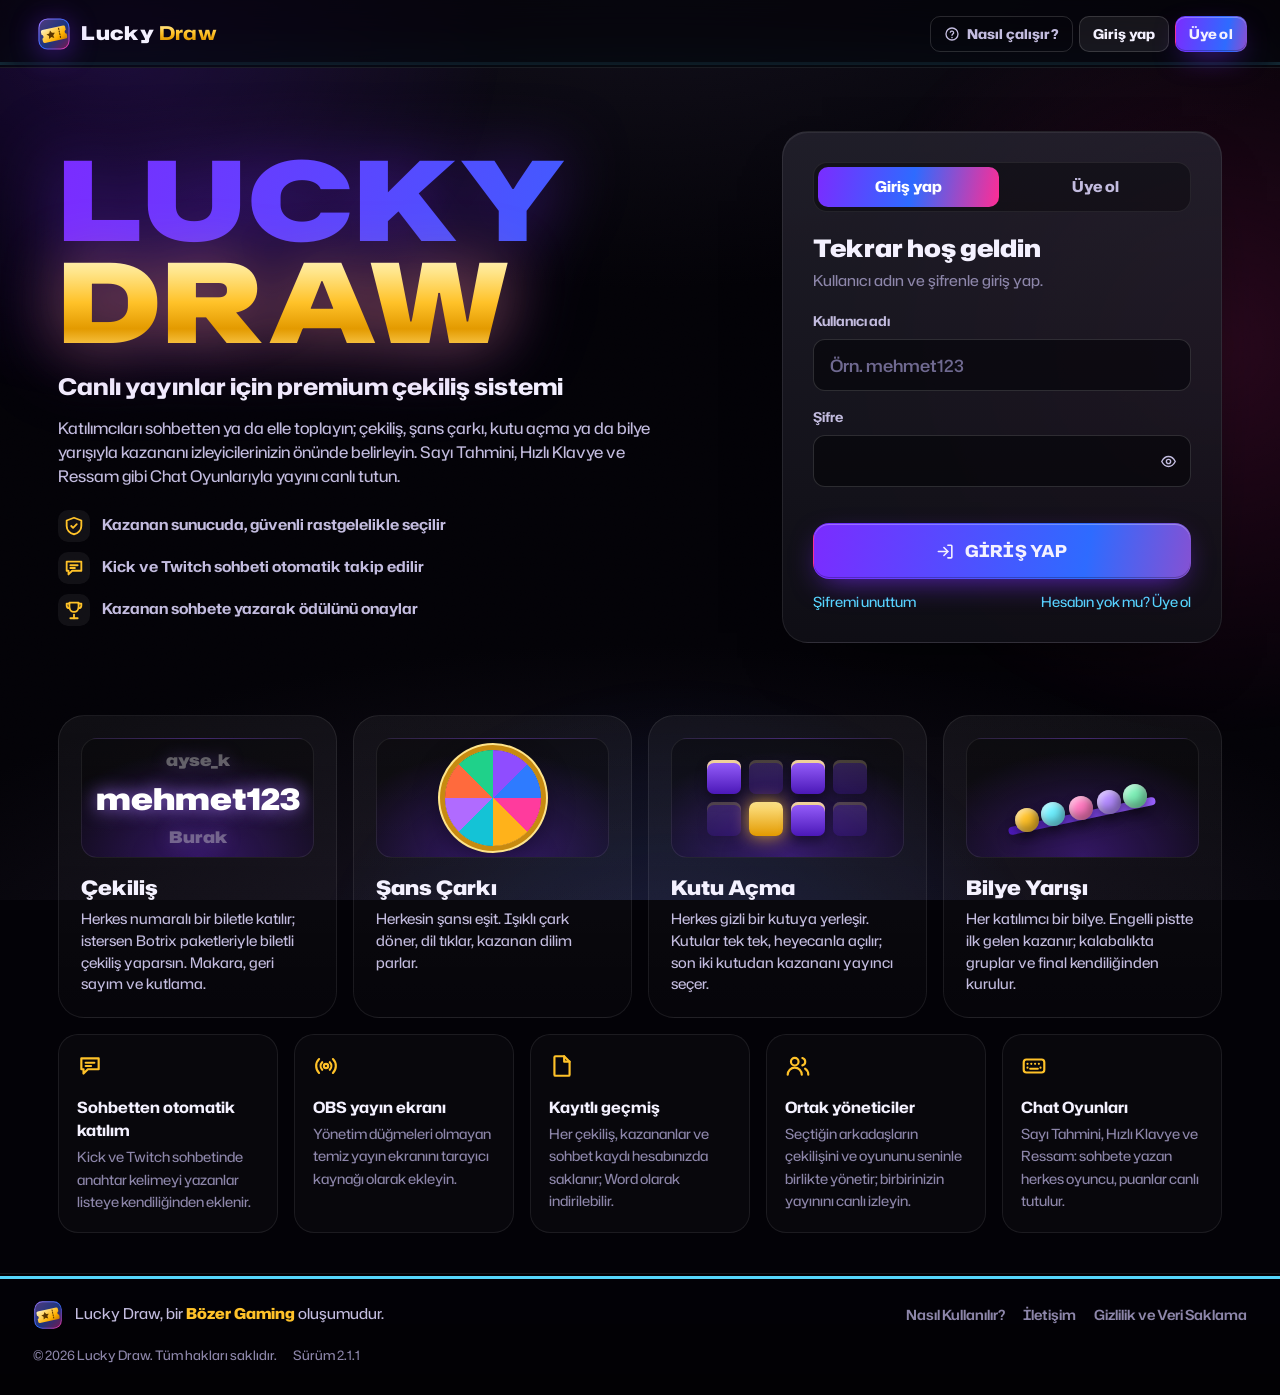
==== commit dea04763: "Add files via upload" ====
--- a/index.html
+++ b/index.html
@@ -22,8 +22,8 @@
 <meta property="og:title" content="Lucky Draw – Canlı Yayın Çekiliş Sistemi">
 <meta property="og:description" content="Çekiliş, Şans Çarkı, Kutu Açma ve Bilye Yarışı. Kick ve Twitch sohbetinden otomatik katılım, OBS yayın ekranı ve kayıtlı sonuçlar.">
 <meta property="og:url" content="https://mecayapp.github.io/luckydraw/">
-<meta property="og:image" content="https://mecayapp.github.io/luckydraw/assets/og.jpg?v=0780d9a147">
-<meta property="og:image:secure_url" content="https://mecayapp.github.io/luckydraw/assets/og.jpg?v=0780d9a147">
+<meta property="og:image" content="https://mecayapp.github.io/luckydraw/assets/og.jpg?v=0f4ec37e1a">
+<meta property="og:image:secure_url" content="https://mecayapp.github.io/luckydraw/assets/og.jpg?v=0f4ec37e1a">
 <meta property="og:image:type" content="image/jpeg">
 <meta property="og:image:width" content="1200">
 <meta property="og:image:height" content="630">
@@ -31,32 +31,33 @@
 <meta name="twitter:card" content="summary_large_image">
 <meta name="twitter:title" content="Lucky Draw – Canlı Yayın Çekiliş Sistemi">
 <meta name="twitter:description" content="Çekiliş, Şans Çarkı, Kutu Açma ve Bilye Yarışı. Sohbetten otomatik katılım ve OBS yayın ekranı.">
-<meta name="twitter:image" content="https://mecayapp.github.io/luckydraw/assets/og.jpg?v=0780d9a147">
+<meta name="twitter:image" content="https://mecayapp.github.io/luckydraw/assets/og.jpg?v=0f4ec37e1a">
 <link rel="icon" href="assets/icons/favicon.svg" type="image/svg+xml">
-<link rel="icon" href="assets/icons/favicon-32.png" sizes="32x32" type="image/png">
-<link rel="apple-touch-icon" href="assets/icons/apple-touch-icon.png">
+<link rel="icon" href="assets/icons/favicon-32.png?v=211" sizes="32x32" type="image/png">
+<link rel="apple-touch-icon" sizes="180x180" href="assets/icons/apple-touch-icon.png?v=211">
 <link rel="manifest" href="manifest.webmanifest">
 <link rel="preload" href="assets/fonts/ldhubot-latin.woff2" as="font" type="font/woff2" crossorigin>
-<link rel="stylesheet" href="assets/css/app.7c246dcc42.css">
+<link rel="stylesheet" href="assets/css/app.c886d856a1.css">
 <script src="assets/js/boot.01cd77945b.js"></script>
-<link rel="modulepreload" href="assets/js/c/URNBFPSS.js">
-<link rel="modulepreload" href="assets/js/c/BJ5E6IDX.js">
-<link rel="modulepreload" href="assets/js/c/ZEDEA262.js">
+<link rel="modulepreload" href="assets/js/c/J62NETBW.js">
+<link rel="modulepreload" href="assets/js/c/4AE2IUCU.js">
+<link rel="modulepreload" href="assets/js/c/B2YYUC4N.js">
 <link rel="modulepreload" href="assets/js/c/O6OHSHW5.js">
-<link rel="modulepreload" href="assets/js/c/PADQEAIJ.js">
-<link rel="modulepreload" href="assets/js/c/VX3LR2KI.js">
+<link rel="modulepreload" href="assets/js/c/INAVTQWR.js">
+<link rel="modulepreload" href="assets/js/c/NE6ZS7UE.js">
 <link rel="modulepreload" href="assets/js/c/X73WY6XT.js">
-<link rel="modulepreload" href="assets/js/c/AJH6C5ZE.js">
+<link rel="modulepreload" href="assets/js/c/5I25SPPE.js">
+<link rel="modulepreload" href="assets/js/c/6RUYIKJC.js">
 <link rel="modulepreload" href="assets/js/c/NMVFWDNL.js">
-<link rel="modulepreload" href="assets/js/c/A75TW7LB.js">
-<link rel="modulepreload" href="assets/js/c/EXDZE4XY.js">
-<link rel="modulepreload" href="assets/js/c/UGFMCILI.js">
+<link rel="modulepreload" href="assets/js/c/CGHCW7CP.js">
 <link rel="modulepreload" href="assets/js/c/7N5MS3RO.js">
-<link rel="modulepreload" href="assets/js/c/WG3BKE67.js">
+<link rel="modulepreload" href="assets/js/c/NUJCVS2D.js">
+<link rel="modulepreload" href="assets/js/c/ICWD4XCI.js">
+<link rel="modulepreload" href="assets/js/c/S3NOIRJ5.js">
 <link rel="modulepreload" href="assets/js/c/345SZPHG.js">
-<link rel="modulepreload" href="assets/js/c/IQK62VOV.js">
-<link rel="modulepreload" href="assets/js/c/VEMAB7VH.js">
-<script type="module" src="assets/js/app.BHNCBSTU.js"></script>
+<link rel="modulepreload" href="assets/js/c/GYB6J43U.js">
+<link rel="modulepreload" href="assets/js/c/7B3N2DOO.js">
+<script type="module" src="assets/js/app.ANF5LIQN.js"></script>
 </head>
 <body>
 <div class="bg" aria-hidden="true"><div class="glow g1"></div><div class="glow g2"></div><div class="glow g3"></div><div class="grain"></div></div>
--- a/assets/css/app.c886d856a1.css
+++ b/assets/css/app.c886d856a1.css
@@ -0,0 +1 @@
+@font-face{font-family:LD Hubot;src:url(../fonts/ldhubot-latin.woff2) format("woff2");font-weight:400 900;font-stretch:75% 125%;font-style:normal;font-display:swap;unicode-range:U+0000-002F,U+003A-00FF,U+0131,U+2010-2027,U+2030,U+2039-203A,U+20AC,U+2122,U+2212}@font-face{font-family:LD Hubot;src:url(../fonts/ldhubot-digits.woff2) format("woff2");font-weight:400 900;font-stretch:75% 125%;font-style:normal;font-display:swap;unicode-range:U+0030-0039}@font-face{font-family:LD Hubot;src:url(../fonts/ldhubot-ext.woff2) format("woff2");font-weight:400 900;font-stretch:75% 125%;font-style:normal;font-display:swap;unicode-range:U+0100-0130,U+0132-017F,U+0218-021B,U+1E9E}:root{--f:"LD Hubot","Segoe UI Variable Text","Segoe UI",system-ui,-apple-system,"Helvetica Neue",Arial,sans-serif;--night:#030207;--anth-1:#111017;--anth-2:#1a1922;--anth-3:#25232f;--line:rgba(255,255,255,.08);--line-2:rgba(255,255,255,.14);--ink:#f4f1ff;--ink-2:#c3bcdf;--ink-3:#8d86aa;--violet:#7b2cff;--violet-2:#a779ff;--blue:#2e6bff;--ice:#57d9ff;--pink:#ff2d95;--pink-2:#ff7ac2;--gold:#ffc229;--gold-hi:#ffe58a;--gold-lo:#c77800;--neon:linear-gradient(100deg,#7b2cff 0%,#2e6bff 52%,#ff2d95 100%);--gold-grad:linear-gradient(180deg,#fff4c9 0%,#ffe58a 22%,#ffc229 52%,#e39a00 78%,#ffd25c 100%);--r-lg:26px;--r-md:18px;--r-sm:12px;--ease:cubic-bezier(.2,.8,.2,1);color-scheme:dark}*,*:before,*:after{box-sizing:border-box}html,body{height:100%}body{margin:0;background:var(--night);color:var(--ink);font-family:var(--f);font-size:15px;line-height:1.5;font-weight:450;font-stretch:100%;-webkit-font-smoothing:antialiased;-moz-osx-font-smoothing:grayscale;overflow:hidden;text-rendering:optimizeLegibility}button,input,textarea,select{font:inherit;color:inherit}button{cursor:pointer}svg.i{width:20px;height:20px;flex:none;fill:none;stroke:currentColor;stroke-width:2;stroke-linecap:round;stroke-linejoin:round}.sr-only{position:absolute!important;width:1px;height:1px;padding:0;margin:-1px;overflow:hidden;clip:rect(0 0 0 0);white-space:nowrap;border:0}[hidden]{display:none!important}::selection{background:#7b2cff8c;color:#fff}:focus-visible{outline:3px solid var(--ice);outline-offset:3px}input::placeholder,textarea::placeholder{color:#6f6990}::-webkit-scrollbar{width:10px;height:10px}::-webkit-scrollbar-thumb{background:#ffffff24;border-radius:10px;border:2px solid transparent;background-clip:padding-box}::-webkit-scrollbar-thumb:hover{background-color:#ffffff3d}::-webkit-scrollbar-track{background:transparent}.bg{position:fixed;inset:0;z-index:0;pointer-events:none;overflow:hidden;background:radial-gradient(110% 70% at 50% 115%,#1c1726,#1c172600 62%),radial-gradient(80% 60% at 50% -10%,#15121f,#15121f00 70%),var(--night)}.bg .glow{position:absolute;border-radius:50%;width:70vmax;height:70vmax;opacity:.5;will-change:transform;animation:drift 34s ease-in-out infinite alternate;animation-play-state:paused}.bg .g1{left:-26vmax;top:-34vmax;background:radial-gradient(circle,#7b2cff6b,#7b2cff00 62%)}.bg .g2{right:-30vmax;top:-8vmax;background:radial-gradient(circle,#ff2d954d,#ff2d9500 62%);animation-duration:41s;animation-delay:-12s}.bg .g3{left:18vmax;bottom:-48vmax;background:radial-gradient(circle,#2e6bff57,#2e6bff00 62%);animation-duration:47s;animation-delay:-20s}.bg .grain{position:absolute;inset:-50%;opacity:.05;mix-blend-mode:overlay;background-image:url("data:image/svg+xml;utf8,<svg xmlns='http://www.w3.org/2000/svg' width='220' height='220'><filter id='n'><feTurbulence type='fractalNoise' baseFrequency='.85' numOctaves='2' stitchTiles='stitch'/></filter><rect width='100%' height='100%' filter='url(%23n)'/></svg>")}@keyframes drift{0%{transform:translateZ(0) scale(1)}50%{transform:translate3d(6vmax,4vmax,0) scale(1.08)}to{transform:translate3d(-4vmax,7vmax,0) scale(.96)}}.fx-canvas{position:fixed;inset:0;width:100%;height:100%;pointer-events:none;display:block}#app{position:fixed;inset:0;z-index:2}.screen{position:absolute;inset:0;display:none}.screen.active{display:flex;animation:screen-in .42s var(--ease) both}.scroll-y{overflow-y:auto;overflow-x:hidden;overscroll-behavior:contain}.wrap{width:100%;max-width:1480px;margin:0 auto}.icon-btn{width:42px;height:42px;display:inline-grid;place-items:center;border-radius:12px;border:1px solid transparent;background:transparent;color:var(--ink-2);transition:background-color .2s,color .2s,border-color .2s}.icon-btn:hover{background:#ffffff12;color:var(--ink)}.icon-btn[aria-pressed=true]{color:var(--ice);border-color:#57d9ff59;background:#57d9ff14}.icon-btn.sm{width:34px;height:34px;border-radius:10px}.icon-btn.sm svg.i{width:17px;height:17px}.btn{--h:48px;position:relative;isolation:isolate;overflow:hidden;height:var(--h);padding:0 22px;display:inline-flex;align-items:center;justify-content:center;gap:10px;border-radius:14px;border:1px solid transparent;background:#ffffff0f;color:var(--ink);font-weight:750;font-stretch:104%;font-size:15px;letter-spacing:.01em;line-height:1;white-space:nowrap;user-select:none;-webkit-user-select:none;text-decoration:none;transition:transform .16s var(--ease),box-shadow .25s,background-color .2s,border-color .2s,color .2s,opacity .2s}.btn:active:not(:disabled){transform:translateY(1px) scale(.985)}.btn svg.i{width:19px;height:19px}.btn-primary{background:var(--neon);background-size:140% 100%;background-position:0 0;box-shadow:0 10px 30px -10px #7b2cffbf,inset 0 1px #ffffff47,inset 0 -1px #00000040;transition:transform .16s var(--ease),box-shadow .25s,background-position .5s var(--ease)}.btn-primary:hover{background-position:100% 0;box-shadow:0 14px 40px -10px #ff2d9599,inset 0 1px #ffffff52,inset 0 -1px #00000040}.btn-primary:after,.btn-gold:after{content:"";position:absolute;inset:0;z-index:-1;background:linear-gradient(105deg,transparent 35%,rgba(255,255,255,.38) 50%,transparent 65%);transform:translate(-110%);transition:transform .8s var(--ease)}.btn-primary:hover:after,.btn-gold:hover:after{transform:translate(110%)}.btn-gold{color:#201400;background:linear-gradient(180deg,#ffeca3,#ffc229 46%,#e89d00);box-shadow:inset 0 1px #ffffffb3,inset 0 -2px #8c500059,0 14px 44px -12px #ffaa00bf}.btn-gold:hover{box-shadow:inset 0 1px #ffffffb3,inset 0 -2px #8c500059,0 18px 56px -10px #ffbe28d9}.btn-secondary{background:#ffffff12;border-color:var(--line-2)}.btn-secondary:hover{background:#ffffff1c;border-color:#ffffff38}.btn-ghost{background:transparent;border-color:var(--line-2);color:var(--ink-2)}.btn-ghost:hover{color:var(--ink);background:#ffffff0d}.btn-danger{background:#ff2d9517;border-color:#ff2d9566;color:#ffb6d6}.btn-danger:hover{background:#ff2d952e;color:#fff}.btn-sm{--h:36px;padding:0 13px;font-size:13.5px;border-radius:10px;gap:7px}.btn-sm svg.i{width:16px;height:16px}.btn-lg{--h:56px;font-size:16.5px;padding:0 26px;border-radius:16px}.btn-xl{--h:68px;font-size:19px;padding:0 40px;border-radius:18px;font-weight:850;font-stretch:110%;letter-spacing:.03em}.btn-block{width:100%}.btn:disabled{opacity:.42;cursor:not-allowed}.btn[aria-disabled=true]{opacity:.5;cursor:not-allowed}.btn-gold:disabled,.btn-primary:disabled{box-shadow:none}.panel{position:relative;border-radius:var(--r-lg);background:linear-gradient(180deg,#242130bd,#13121bc7);border:1px solid var(--line);box-shadow:inset 0 1px #ffffff12,0 30px 70px -40px #000000e6;backdrop-filter:blur(18px) saturate(130%);-webkit-backdrop-filter:blur(18px) saturate(130%)}.panel:before{content:"";position:absolute;inset:0;border-radius:inherit;pointer-events:none;background:linear-gradient(125deg,#ffffff12,#fff0 34%)}body.low-fx .panel{backdrop-filter:none;-webkit-backdrop-filter:none;background:linear-gradient(180deg,#201e2b,#15141d)}.field{display:block;margin:0 0 16px}.field>span{display:block;margin:0 0 8px;font-size:13.5px;font-weight:650;color:var(--ink-2)}.input{width:100%;height:52px;padding:0 16px;border-radius:var(--r-sm);border:1px solid var(--line-2);background:#0302078c;color:var(--ink);font-size:17px;font-weight:550;transition:border-color .2s,box-shadow .2s,background-color .2s}.input:hover{border-color:#ffffff38}.input:focus{outline:none;border-color:#a779ffd9;background:#030207bf;box-shadow:0 0 0 4px #7b2cff38,0 0 26px -6px #7b2cffb3}.input.invalid{border-color:#ff2d95d9;box-shadow:0 0 0 4px #ff2d9529}.input.num{font-variant-numeric:tabular-nums}textarea.input{height:auto;min-height:220px;padding:14px 16px;line-height:1.55;font-size:15.5px;resize:vertical}.field-error{min-height:20px;margin:7px 0 0;font-size:13.5px;line-height:1.35;color:#ff9ccb}.hint{margin:12px 0 0;font-size:13px;line-height:1.45;color:var(--ink-3)}kbd{display:inline-block;min-width:22px;padding:1px 6px;border-radius:6px;border:1px solid var(--line-2);border-bottom-width:2px;background:#ffffff0d;font:inherit;font-size:12px;font-weight:700;text-align:center;color:var(--ink)}.switch{display:inline-flex;align-items:center;gap:10px;font-size:14px;font-weight:600;color:var(--ink-2);cursor:pointer;-webkit-user-select:none;user-select:none}.switch input{position:absolute;opacity:0;width:1px;height:1px}.switch .tog{position:relative;width:42px;height:24px;flex:none;border-radius:24px;background:#ffffff24;transition:background-color .2s}.switch .tog:after{content:"";position:absolute;top:3px;left:3px;width:18px;height:18px;border-radius:50%;background:#fff;box-shadow:0 2px 6px #0006;transition:transform .22s var(--ease)}.switch input:checked+.tog{background:linear-gradient(90deg,var(--violet),var(--pink))}.switch input:checked+.tog:after{transform:translate(18px)}.switch input:focus-visible+.tog{outline:3px solid var(--ice);outline-offset:2px}.switch:hover{color:var(--ink)}.check{display:flex;align-items:flex-start;gap:12px;padding:14px 16px;border-radius:14px;border:1px solid var(--line);background:#ffffff08;cursor:pointer;font-size:14.5px;color:var(--ink-2)}.check input{width:20px;height:20px;margin:1px 0 0;flex:none;accent-color:var(--violet)}.check b{color:var(--ink);font-weight:700}.stats{display:grid;grid-template-columns:repeat(3,minmax(0,1fr));gap:14px}.stat{padding:16px 22px 18px;border-radius:22px;min-width:0}.stat-label{display:block;font-size:12.5px;font-weight:750;letter-spacing:.05em;color:var(--ink-3)}.stat-value{display:block;margin-top:4px;font-size:clamp(32px,3.1vw,52px);font-weight:850;font-stretch:115%;line-height:1.05;font-variant-numeric:tabular-nums;white-space:nowrap;overflow:hidden;text-overflow:ellipsis}.stat-tickets .stat-value{color:var(--gold)}.stat-name .stat-value{font-size:clamp(18px,1.55vw,26px);font-stretch:100%;line-height:1.25;white-space:normal;display:-webkit-box;-webkit-line-clamp:2;-webkit-box-orient:vertical;overflow-wrap:anywhere;margin-top:8px}.stat-sub{display:block;margin-top:4px;min-height:19px;font-size:13px;color:var(--ink-2)}.toolbar{display:flex;align-items:center;gap:12px;flex-wrap:wrap;padding:0 10px 12px}.search{position:relative;flex:1;min-width:200px;max-width:420px}.search svg.i{position:absolute;left:13px;top:50%;transform:translateY(-50%);color:var(--ink-3);width:18px;height:18px;pointer-events:none}.search .input{height:42px;padding-left:40px;padding-right:38px;font-size:15px}.search .clear{position:absolute;right:4px;top:50%;transform:translateY(-50%)}.toolbar .spacer{flex:1}.ptable{--cols:52px minmax(0,1fr) 128px 120px 196px;flex:1;min-height:0;display:flex;flex-direction:column;border-top:1px solid var(--line)}.ptable.no-odds{--cols:52px minmax(0,1fr) 128px 196px}.ptable.no-odds .c-odds{display:none}.th-row,.tr{display:grid;grid-template-columns:var(--cols);align-items:center;column-gap:12px;padding:0 14px}.th-row{height:44px;font-size:12.5px;font-weight:750;color:var(--ink-3);border-bottom:1px solid var(--line)}.th{display:inline-flex;align-items:center;gap:6px;padding:0;border:0;background:none;color:inherit;font:inherit;text-align:left;min-width:0}button.th:hover{color:var(--ink)}.th .sort{width:12px;height:12px;opacity:.35}.th[aria-sort=ascending] .sort,.th[aria-sort=descending] .sort{opacity:1;color:var(--ice)}.th[aria-sort=descending] .sort{transform:rotate(180deg)}.c-num{justify-content:flex-end;text-align:right}.c-act{justify-content:flex-end;display:flex;gap:6px}.vlist{position:relative;overflow-y:auto;overflow-x:hidden;overscroll-behavior:contain}.vl-sizer{position:relative;flex:none;width:100%}.vl-win{position:absolute;left:0;right:0;top:0;will-change:transform}.ptable .vlist{flex:1 1 0px;min-height:280px}.tr{height:58px;border-bottom:1px solid rgba(255,255,255,.05);border-radius:12px;transition:background-color .2s}.tr:hover{background:#ffffff09}.tr .c-idx{color:var(--ink-3);font-size:13.5px;font-variant-numeric:tabular-nums}.tr .c-name{display:flex;align-items:center;gap:10px;min-width:0;font-size:16.5px;font-weight:650}.tr .c-name .nm{overflow:hidden;text-overflow:ellipsis;white-space:nowrap;flex:0 1 auto;min-width:4ch}.tr .c-tk{font-size:17px;font-weight:800;font-stretch:108%;color:var(--gold);font-variant-numeric:tabular-nums;display:flex;justify-content:flex-end}.tr .c-odds{display:flex;flex-direction:column;align-items:flex-end;gap:4px;font-size:14px;font-weight:650;color:var(--ink-2);font-variant-numeric:tabular-nums}.tr .c-odds .bar{width:72px;height:3px;border-radius:3px;background:#ffffff14;overflow:hidden}.tr .c-odds .bar i{display:block;height:100%;background:linear-gradient(90deg,var(--violet-2),var(--pink));border-radius:3px}.tr.is-new{animation:row-flash 1.4s ease-out}@keyframes row-flash{0%,20%{background:#ffc22933}to{background:transparent}}.tr.is-out .nm,.tr.is-out .c-tk{opacity:.5}.tr.editing{background:#7b2cff1a;box-shadow:inset 0 0 0 1px #a779ff73}.tr .input{height:40px;font-size:15.5px;padding:0 12px}.tr .c-tk .input{text-align:right;font-weight:750}.chip-win{flex:none;display:inline-flex;align-items:center;gap:5px;height:22px;padding:0 9px;border-radius:22px;font-size:11.5px;font-weight:750;color:#2a1a00;background:var(--gold-grad)}.chip-win svg.i{width:13px;height:13px;stroke-width:2.4}.chip-out{flex:none;height:22px;padding:0 9px;display:inline-flex;align-items:center;border-radius:22px;font-size:11.5px;font-weight:700;color:var(--ink-2);border:1px solid var(--line-2)}.empty{display:flex;flex-direction:column;align-items:center;justify-content:center;gap:10px;padding:48px 24px;text-align:center;color:var(--ink-2)}.empty .ticket-art{width:120px;height:70px;opacity:.9}.empty b{color:var(--ink);font-size:17px;font-weight:750}.empty p{margin:0;max-width:440px;font-size:14.5px}.list-foot{display:flex;justify-content:space-between;gap:10px;padding:10px 14px 4px;font-size:13px;color:var(--ink-3)}.modal-layer{position:fixed;inset:0;z-index:60;display:grid;place-items:center;padding:20px;background:#020106b8;backdrop-filter:blur(6px);-webkit-backdrop-filter:blur(6px);animation:fade-in .2s ease-out}.modal{position:relative;width:min(560px,100%);max-height:calc(100vh - 40px);display:flex;flex-direction:column;border-radius:24px;background:linear-gradient(180deg,#22202d,#16151e);border:1px solid var(--line-2);box-shadow:0 40px 100px -30px #000000f2,0 0 0 1px #0006;animation:modal-in .28s var(--ease)}.modal.wide{width:min(820px,100%)}@keyframes modal-in{0%{opacity:0;transform:translateY(14px) scale(.97)}to{opacity:1;transform:none}}.modal-head{display:flex;align-items:center;justify-content:space-between;gap:12px;padding:20px 22px 6px}.modal-head h2{margin:0;font-size:20px;font-weight:850;font-stretch:108%;line-height:1.25}.modal-body{padding:10px 22px 4px;overflow:auto;color:var(--ink-2);font-size:15px}.modal-body p{margin:0 0 12px}.modal-body strong{color:var(--ink);font-weight:750}.modal-foot{display:flex;justify-content:flex-end;gap:10px;padding:16px 22px 20px;flex-wrap:wrap}.help h3{margin:22px 0 8px;font-size:16px;font-weight:800;color:var(--ink)}.help h3:first-child{margin-top:4px}.help .quote{margin:4px 0 14px;padding:14px 18px;border-radius:14px;border:1px solid rgba(255,194,41,.3);background:#ffc2290f;color:var(--gold-hi);font-size:16.5px;font-weight:650;line-height:1.5}.help ul{margin:0 0 6px;padding-left:20px}.help li{margin:0 0 6px}.help table{width:100%;border-collapse:collapse;margin:6px 0 8px;font-size:14.5px}.help th,.help td{padding:8px 10px;border-bottom:1px solid var(--line);text-align:left}.help th{color:var(--ink-3);font-weight:700;font-size:12.5px}.help td.n{text-align:right;font-variant-numeric:tabular-nums}.help .formula{display:inline-block;padding:4px 10px;border-radius:8px;background:#ffffff0f;color:var(--ink);font-weight:700}.keys{display:grid;grid-template-columns:auto 1fr;gap:8px 14px;align-items:center;margin:4px 0}.bulk-file{display:flex;align-items:center;gap:12px;flex-wrap:wrap;margin:12px 0 4px}.bulk-file .fname{font-size:13.5px;color:var(--ink-3)}.bulk-opts{margin:10px 0 0}.bulk-sum{margin:14px 0 0;padding:12px 14px;border-radius:12px;background:#ffffff0a;border:1px solid var(--line);font-size:14px;color:var(--ink-2)}.bulk-sum .ok{color:#8ff0c2;font-weight:700}.bulk-sum .bad{color:#ff9ccb;font-weight:700}.bulk-bad{margin:10px 0 0;max-height:150px;overflow:auto;font-size:13.5px;color:#ffc2de}.bulk-bad li{margin:0 0 4px}.bulk-bad code{font:inherit;color:#fff;background:#ff2d9524;padding:0 5px;border-radius:5px}.dropping textarea{border-color:var(--ice)!important;box-shadow:0 0 0 4px #57d9ff33!important}.toasts{position:fixed;left:50%;bottom:22px;z-index:70;transform:translate(-50%);display:flex;flex-direction:column-reverse;align-items:center;gap:8px;pointer-events:none;width:min(560px,calc(100vw - 24px))}.toast{pointer-events:auto;display:flex;align-items:flex-start;gap:10px;max-width:100%;padding:12px 16px;border-radius:14px;background:#181622f5;border:1px solid var(--line-2);box-shadow:0 18px 50px -14px #000000e6;font-size:14.5px;line-height:1.4;color:var(--ink);animation:toast-in .3s var(--ease)}.toast svg.i{width:18px;height:18px;margin-top:1px}.toast.success svg.i{color:#7ef0b8}.toast.info svg.i{color:var(--ice)}.toast.warn{border-color:#ffc22973}.toast.warn svg.i{color:var(--gold)}.toast.error{border-color:#ff2d958c}.toast.error svg.i{color:var(--pink-2)}.toast.out{animation:toast-out .25s ease-in forwards}@keyframes toast-in{0%{opacity:0;transform:translateY(10px) scale(.98)}to{opacity:1;transform:none}}@keyframes toast-out{to{opacity:0;transform:translateY(8px)}}.has-frame{position:relative;--u: calc(var(--s, 40px) / 100)}.has-frame:before{content:"";position:absolute;inset:calc(var(--s, 40px) * -.11);border-radius:50%;padding:max(2.5px,calc(var(--s, 40px) * .085));background:var(--frm);-webkit-mask:linear-gradient(#000 0 0) content-box,linear-gradient(#000 0 0);-webkit-mask-composite:xor;mask:linear-gradient(#000 0 0) content-box exclude,linear-gradient(#000 0 0);pointer-events:none;z-index:3;filter:drop-shadow(0 0 var(--frg-r, 0) var(--frg, transparent))}.has-frame:after{position:absolute;pointer-events:none}.fr-bronz{--frm: conic-gradient(from 0deg, #5a2f0e, #c47a3c 8%, #ffd2a1 13%, #9a5a24 19%, #5a2f0e 28%, #b8743a 38%, #ffe0b8 44%, #8c4f1d 52%, #5a2f0e 62%, #c98544 72%, #f7c18a 80%, #7a4318 90%, #5a2f0e);--frg: rgba(214, 140, 70, .5);--frg-r: 3px}.fr-bronz:before{animation:fr-spin 9s linear infinite}.fr-bronz:after{content:"";inset:calc(var(--s, 40px) * -.11);border-radius:50%;--r: calc(var(--u) * 2.4);background:radial-gradient(circle at 50% 3.6%,#ffe6c6 0 calc(var(--r) * .55),#5a2f0e var(--r),transparent calc(var(--r) * 1.2)),radial-gradient(circle at 96.4% 50%,#ffe6c6 0 calc(var(--r) * .55),#5a2f0e var(--r),transparent calc(var(--r) * 1.2)),radial-gradient(circle at 50% 96.4%,#ffe6c6 0 calc(var(--r) * .55),#5a2f0e var(--r),transparent calc(var(--r) * 1.2)),radial-gradient(circle at 3.6% 50%,#ffe6c6 0 calc(var(--r) * .55),#5a2f0e var(--r),transparent calc(var(--r) * 1.2));z-index:4}.fr-gumus{--frm: conic-gradient(from 0deg, #59626d, #e9eef3 7%, #8c96a2 13%, #ffffff 19%, #6b7581 27%, #c9d1da 38%, #ffffff 45%, #77818d 53%, #59626d 62%, #dfe6ec 72%, #ffffff 78%, #8c96a2 86%, #59626d);--frg: rgba(235, 242, 250, .6);--frg-r: 4px}.fr-gumus:before{animation:fr-spin 7s linear infinite}.fr-gumus:after{content:"";right:calc(var(--s, 40px) * -.2);top:calc(var(--s, 40px) * -.18);width:calc(var(--s, 40px) * .38);height:calc(var(--s, 40px) * .38);min-width:9px;min-height:9px;background:radial-gradient(circle,#fff 0 18%,#e6f0ff 40%,#c9d6e6);clip-path:polygon(50% 0,59% 41%,100% 50%,59% 59%,50% 100%,41% 59%,0 50%,41% 41%);animation:fr-glint 3.2s ease-in-out infinite;z-index:5}.fr-altin{--frm: conic-gradient(from 0deg, #8a5d00, #ffe58a 7%, #c8900e 13%, #fff8d6 18%, #9c6b05 26%, #ffd95a 36%, #b07a08 45%, #fff2b0 54%, #8a5d00 63%, #ffcf40 74%, #c8900e 83%, #fff6cc 92%, #8a5d00);--frg: rgba(255, 196, 46, .8);--frg-r: 6px}.fr-altin:before{animation:fr-spin 6s linear infinite}.fr-altin:after{content:"";inset:calc(var(--s, 40px) * -.22);border-radius:50%;--r: calc(var(--u) * 2.2);background:radial-gradient(circle at 16% 18%,#fff 0 calc(var(--r) * .5),rgba(255,230,140,.7) calc(var(--r) * .8),transparent calc(var(--r) * 1.4)),radial-gradient(circle at 86% 22%,#fff6c0 0 calc(var(--r) * .6),transparent calc(var(--r) * 1.3)),radial-gradient(circle at 82% 86%,#fff 0 calc(var(--r) * .45),transparent calc(var(--r) * 1.1)),radial-gradient(circle at 9% 70%,#ffe58a 0 calc(var(--r) * .5),transparent calc(var(--r) * 1.2)),radial-gradient(circle at 50% 2%,#fff 0 calc(var(--r) * .4),transparent calc(var(--r) * 1));animation:fr-twinkle 2.2s ease-in-out infinite;z-index:4}.fr-neon{--frm: conic-gradient(from 0deg, #ff2bd6, #ff8ef0 12%, #00f0ff 25%, #9ffcff 37%, #ff2bd6 50%, #ff8ef0 62%, #00f0ff 75%, #9ffcff 87%, #ff2bd6);--frg: rgba(255, 43, 214, .95);--frg-r: 8px}.fr-neon:before{animation:fr-spin 4s linear infinite,fr-flicker 3.4s steps(1) infinite}.fr-neon:after{content:"";inset:calc(var(--s, 40px) * -.2);border-radius:50%;border:max(1px,calc(var(--u) * 2.2)) solid #7ffcff;box-shadow:0 0 calc(var(--u) * 7) #00f0ffe6,inset 0 0 calc(var(--u) * 5) #00f0ffb3;animation:fr-tube 2.6s ease-in-out infinite;z-index:2}.fr-ates{--frm: conic-gradient(from 0deg, #ff2d00, #ffb000, #ff5a00, #ffe066, #ff3d00, #ff9a00, #ff2d00);--frg: rgba(255, 110, 0, .95);--frg-r: 9px}.fr-ates:before{animation:fr-spin 2.6s linear infinite}.fr-ates:after{content:"";inset:calc(var(--s, 40px) * -.3);border-radius:50%;background:repeating-conic-gradient(from 0deg,#ff460000,#ff7800f2 8deg,#ffec8cf2 11deg,#ff3c0000 19deg);-webkit-mask:radial-gradient(circle closest-side,transparent 0 70%,#000 76%,rgba(0,0,0,.6) 88%,transparent 100%);mask:radial-gradient(circle closest-side,transparent 0 70%,#000 76%,rgba(0,0,0,.6) 88%,transparent 100%);animation:fr-spin 7s linear infinite reverse,fr-blaze .32s ease-in-out infinite alternate;z-index:2}.fr-buz{--frm: conic-gradient(from 0deg, #ffffff, #bfeaff 5%, #ffffff 8%, #8fd3ff 13%, #e6f9ff 17%, #ffffff 21%, #a6dcff 27%, #ffffff 31%, #d6f3ff 37%, #7cc6f2 42%, #ffffff 47%, #c8efff 54%, #ffffff 58%, #93d6ff 64%, #e9fbff 70%, #ffffff 75%, #a9e2ff 82%, #ffffff 88%, #c3ecff 94%, #ffffff);--frg: rgba(170, 228, 255, .85);--frg-r: 5px}.fr-buz:before{animation:fr-spin 24s linear infinite}.fr-buz:after{content:"";inset:calc(var(--s, 40px) * -.3) calc(var(--s, 40px) * -.18) calc(var(--s, 40px) * -.16);--r: calc(var(--u) * 1.6);background:url("data:image/svg+xml,%3Csvg xmlns='http://www.w3.org/2000/svg' viewBox='-12 -12 24 24'%3E%3Cg stroke='%23ffffff' stroke-width='1.8' stroke-linecap='round' fill='none'%3E%3Cpath d='M0-10V10M-8.7-5L8.7 5M-8.7 5L8.7-5'/%3E%3Cpath d='M-2.5-7.5L0-5L2.5-7.5M-2.5 7.5L0 5L2.5 7.5M-7.7-1.3L-5-0.3L-5.2-3.4M7.7 1.3L5 0.3L5.2 3.4M-7.7 1.3L-5 0.3L-5.2 3.4M7.7-1.3L5-0.3L5.2-3.4'/%3E%3C/g%3E%3C/svg%3E") 50% 0 / calc(var(--s, 40px) * .3) no-repeat,radial-gradient(circle at 12% 30%,#fff 0 var(--r),transparent calc(var(--r) * 1.6)),radial-gradient(circle at 90% 34%,#dff6ff 0 var(--r),transparent calc(var(--r) * 1.6)),radial-gradient(circle at 76% 92%,#fff 0 calc(var(--r) * .8),transparent calc(var(--r) * 1.4)),radial-gradient(circle at 16% 84%,#c9efff 0 calc(var(--r) * .8),transparent calc(var(--r) * 1.4));filter:drop-shadow(0 0 calc(var(--u) * 2) rgba(150,220,255,.9));animation:fr-twinkle 2.8s ease-in-out infinite;z-index:5}.fr-kraliyet{--frm: conic-gradient(from 200deg, #4a1680, #ffd54f, #7d2fbf, #fff0b8, #5b1a8f, #ffc93d, #4a1680);--frg: rgba(200, 120, 255, .6);--frg-r: 6px}.fr-kraliyet:after{content:"";left:50%;top:calc(var(--s, 40px) * -.3);width:calc(var(--s, 40px) * .46);height:calc(var(--s, 40px) * .27);min-width:12px;min-height:7px;transform:translate(-50%);background:linear-gradient(180deg,#fff3c4,#ffc93d 55%,#c48a00);clip-path:polygon(0 100%,0 30%,22% 62%,50% 0,78% 62%,100% 30%,100% 100%);filter:drop-shadow(0 1px 1px rgba(0,0,0,.45));z-index:5}.fr-zumrut{--frm: conic-gradient(from 0deg, #0b5d38, #45e897 5%, #0e7a49 10%, #e8c66a 11.5% 13%, #0b5d38 14.5%, #6af5b2 20%, #0e7a49 25%, #e8c66a 26.5% 28%, #0b5d38 29.5%, #3fe08f 35%, #0e7a49 40%, #e8c66a 41.5% 43%, #0b5d38 44.5%, #6af5b2 50%, #0e7a49 55%, #e8c66a 56.5% 58%, #0b5d38 59.5%, #45e897 65%, #0e7a49 70%, #e8c66a 71.5% 73%, #0b5d38 74.5%, #6af5b2 80%, #0e7a49 85%, #e8c66a 86.5% 88%, #0b5d38 89.5%, #45e897 95%, #0b5d38);--frg: rgba(40, 230, 140, .7);--frg-r: 6px}.fr-zumrut:before{animation:fr-spin 14s linear infinite}.fr-zumrut:after{content:"";left:50%;top:calc(var(--s, 40px) * -.25);width:calc(var(--s, 40px) * .28);height:calc(var(--s, 40px) * .28);min-width:9px;min-height:9px;transform:translate(-50%) rotate(45deg);border-radius:18%;background:linear-gradient(135deg,#d6ffe9,#5cf0a8 22%,#10a862 48%,#054a2c);box-shadow:0 0 0 max(1px,calc(var(--u) * 2.2)) #e8c66a,0 0 calc(var(--u) * 8) #3cffa0d9;animation:fr-gem 2.4s ease-in-out infinite;z-index:5}.fr-yildirim{--frm: conic-gradient(from 0deg, #1d0a5e, #6a4cff 6%, #ffffff 8%, #3b1fb0 11%, #1d0a5e 18%, #00c2ff 26%, #ffffff 28%, #4a2bd6 31%, #1d0a5e 40%, #8f6bff 52%, #e8e0ff 54%, #3b1fb0 57%, #1d0a5e 66%, #00b4ff 76%, #ffffff 78%, #3b1fb0 81%, #1d0a5e 90%, #7b5cff 96%, #1d0a5e);--frg: rgba(130, 100, 255, .95);--frg-r: 8px}.fr-yildirim:before{animation:fr-zap 1.1s steps(1) infinite}.fr-yildirim:after{content:"";inset:calc(var(--s, 40px) * -.25);background:url("data:image/svg+xml,%3Csvg xmlns='http://www.w3.org/2000/svg' viewBox='0 0 100 100'%3E%3Cg fill='%23fff8b0' stroke='%237b5cff' stroke-width='1.2' stroke-linejoin='round'%3E%3Cpath d='M74 2 L86 2 L79 12 L88 12 L70 30 L75 17 L67 17 Z'/%3E%3Cpath d='M8 60 L18 58 L14 67 L22 66 L6 84 L10 71 L3 72 Z'/%3E%3Cpath d='M70 80 L80 82 L74 89 L82 90 L64 100 L69 91 L62 90 Z'/%3E%3C/g%3E%3C/svg%3E") center / 100% 100% no-repeat;filter:drop-shadow(0 0 calc(var(--u) * 3) rgba(160,140,255,.95));animation:fr-bolts 1.6s steps(1) infinite;z-index:5}.fr-rgb{--frm: conic-gradient(from 0deg, #ff0040, #ff8a00, #ffe600, #2bff00, #00f0ff, #0066ff, #b100ff, #ff0040);--frg: transparent;--frg-r: 0px}.fr-rgb:before{animation:fr-spin 2.2s linear infinite}.fr-rgb:after{content:"";inset:calc(var(--s, 40px) * -.17);border-radius:50%;background:var(--frm);-webkit-mask:radial-gradient(circle closest-side,transparent 0 68%,#000 80%,transparent 100%);mask:radial-gradient(circle closest-side,transparent 0 68%,#000 80%,transparent 100%);filter:blur(calc(var(--u) * 5));opacity:.9;animation:fr-spin 2.2s linear infinite;z-index:2}.fr-galaksi{--frm: conic-gradient(from 0deg, #0b0630, #3a1c8f 8%, #ff4fd8 14%, #2a1080 22%, #0b0630 32%, #00c8ff 44%, #3a1c8f 52%, #120840 62%, #9b5cff 72%, #0b0630 82%, #ff7ae0 91%, #0b0630);--frg: rgba(150, 90, 255, .8);--frg-r: 7px}.fr-galaksi:before{animation:fr-spin 14s linear infinite}.fr-galaksi:after{content:"";inset:calc(var(--s, 40px) * -.24);border-radius:50%;--r: calc(var(--u) * 1.7);background:radial-gradient(circle at 50% 3%,#fff 0 var(--r),transparent calc(var(--r) * 1.8)),radial-gradient(circle at 93% 32%,#ffd6ff 0 calc(var(--r) * .8),transparent calc(var(--r) * 1.6)),radial-gradient(circle at 80% 90%,#b8ecff 0 var(--r),transparent calc(var(--r) * 1.8)),radial-gradient(circle at 6% 64%,#fff 0 calc(var(--r) * .7),transparent calc(var(--r) * 1.4)),radial-gradient(circle at 18% 12%,#e2c8ff 0 calc(var(--r) * .6),transparent calc(var(--r) * 1.3)),radial-gradient(circle at 34% 97%,#fff 0 calc(var(--r) * .6),transparent calc(var(--r) * 1.3)),radial-gradient(circle at 97% 62%,#fff 0 calc(var(--r) * .5),transparent calc(var(--r) * 1.2));filter:drop-shadow(0 0 calc(var(--u) * 2) rgba(200,160,255,.9));animation:fr-spin 10s linear infinite reverse;z-index:4}.fr-elmas{--frm: conic-gradient(from 0deg, #ffffff, #cfe9ff 3%, #ffffff 6%, #9fb7c9 8%, #ffffff 11%, #ead9ff 14%, #ffffff 17%, #b9f3ff 20%, #8ea3b5 22%, #ffffff 25%, #fff2c9 28%, #ffffff 31%, #a7bccd 33%, #ffffff 36%, #d8f6ff 39%, #ffffff 42%, #93a8ba 44%, #ffffff 47%, #f2dcff 50%, #ffffff 53%, #b9f3ff 56%, #8ea3b5 58%, #ffffff 61%, #ffe9c4 64%, #ffffff 67%, #9fb7c9 69%, #ffffff 72%, #cfe9ff 75%, #ffffff 78%, #93a8ba 80%, #ffffff 83%, #ead9ff 86%, #ffffff 89%, #b9f3ff 92%, #8ea3b5 94%, #ffffff);--frg: rgba(210, 240, 255, .95);--frg-r: 6px}.fr-elmas:before{animation:fr-spin 5s linear infinite}.fr-elmas:after{content:"";left:50%;top:calc(var(--s, 40px) * -.3);width:calc(var(--s, 40px) * .36);height:calc(var(--s, 40px) * .27);min-width:12px;min-height:9px;transform:translate(-50%);background:linear-gradient(115deg,#fff,#bdefff 18%,#fff,#ffd8f6 42%,#fff 52%,#c7f7ff,#fff3c4,#fff 88%) 0 0 / 300% 100%;clip-path:polygon(22% 0,78% 0,100% 34%,50% 100%,0 34%);animation:fr-prism 2.6s linear infinite;z-index:5}.fr-sarikirmizi{--frm: linear-gradient(135deg, rgba(255, 255, 255, .4), rgba(255, 255, 255, 0) 38%), repeating-conic-gradient(from 0deg, #ffc400 0 41deg, #fff1b0 41deg 45deg, #c8102e 45deg 86deg, #ffd27a 86deg 90deg);--frg: rgba(255, 120, 20, .75);--frg-r: 6px}.fr-sarikirmizi:before{animation:fr-spin 10s linear infinite}.fr-sarikirmizi:after{content:"";left:50%;top:calc(var(--s, 40px) * -.29);width:calc(var(--s, 40px) * .3);height:calc(var(--s, 40px) * .3);min-width:11px;min-height:11px;transform:translate(-50%);background:radial-gradient(circle at 42% 38%,#fffbe0 0 12%,#ffd23a 40%,#e8a200 64%,#c8102e);clip-path:polygon(50% 0,61.8% 34.5%,98% 35.4%,69.1% 57.3%,79.4% 91.5%,50% 70.9%,20.6% 91.5%,30.9% 57.3%,2% 35.4%,38.2% 34.5%);animation:fr-gem 2s ease-in-out infinite,fr-starpulse 2s ease-in-out infinite;z-index:5}.fr-sarilacivert{--frm: repeating-conic-gradient(from 0deg, #ffd500 0 13deg, #fff0a0 13deg 15deg, #0b1f5e 15deg 28deg, #3a5bb8 28deg 30deg);--frg: rgba(255, 213, 0, .6);--frg-r: 5px}.fr-sarilacivert:before{animation:fr-spin 16s linear infinite}.fr-sarilacivert:after{content:"";inset:calc(var(--s, 40px) * -.11);border-radius:50%;padding:max(2.5px,calc(var(--s, 40px) * .085));background:conic-gradient(from 0deg,transparent 0 66%,rgba(255,255,255,.05) 72%,rgba(255,255,255,.95) 80%,rgba(255,246,190,.6) 83%,transparent 90%);-webkit-mask:linear-gradient(#000 0 0) content-box,linear-gradient(#000 0 0);-webkit-mask-composite:xor;mask:linear-gradient(#000 0 0) content-box exclude,linear-gradient(#000 0 0);filter:drop-shadow(0 0 calc(var(--u) * 4) rgba(255,230,120,.95));animation:fr-spin 2.4s linear infinite;z-index:4}.fr-siyahbeyaz{--frm: radial-gradient(circle closest-side, transparent 0 86%, rgba(222, 228, 236, .95) 86% 89.5%, transparent 89.5% 96.5%, rgba(210, 216, 226, .95) 96.5%), repeating-conic-gradient(from 0deg, #0c0c0e 0 9deg, #f5f5f5 9deg 18deg);--frg: rgba(230, 236, 245, .7);--frg-r: 5px}.fr-siyahbeyaz:before{animation:fr-spin 22s linear infinite}.fr-siyahbeyaz:after{content:"";inset:calc(var(--s, 40px) * -.24);border-radius:50%;--r: calc(var(--u) * 1.9);background:radial-gradient(circle at 50% 3%,#fff 0 calc(var(--r) * .7),transparent calc(var(--r) * 1.6)),radial-gradient(circle at 92% 30%,#e9eef5 0 calc(var(--r) * .6),transparent calc(var(--r) * 1.4)),radial-gradient(circle at 84% 88%,#fff 0 calc(var(--r) * .7),transparent calc(var(--r) * 1.6)),radial-gradient(circle at 10% 76%,#dfe5ee 0 calc(var(--r) * .6),transparent calc(var(--r) * 1.4)),radial-gradient(circle at 14% 16%,#fff 0 calc(var(--r) * .5),transparent calc(var(--r) * 1.2));filter:drop-shadow(0 0 calc(var(--u) * 2.5) rgba(255,255,255,.95));animation:fr-spin 12s linear infinite reverse,fr-twinkle 1.8s ease-in-out infinite;z-index:4}@media(prefers-reduced-motion:reduce){.has-frame:before,.has-frame:after{animation:none!important}}.pbg{position:absolute;inset:0;z-index:-1;overflow:hidden;border-radius:inherit;background:#05060c;contain:paint}.pbg>span{position:absolute;display:block;pointer-events:none}.pbg .pt{inset:0}.pbg .pt i{position:absolute;display:block;border-radius:50%}.pbg:after{content:"";position:absolute;inset:0;pointer-events:none;background:linear-gradient(90deg,#00000080,#0000001f 55%,#00000047)}.pbg-aurora{background:linear-gradient(180deg,#01030d,#04112a 48%,#0a2346 78%,#0d2c4f)}.pbg-aurora .l3{inset:0;opacity:.9;background-image:radial-gradient(1.2px 1.2px at 10% 20%,#fff,transparent),radial-gradient(1px 1px at 28% 8%,#cfe8ff,transparent),radial-gradient(1.5px 1.5px at 46% 26%,#fff,transparent),radial-gradient(1px 1px at 62% 12%,#fff,transparent),radial-gradient(1.3px 1.3px at 78% 30%,#e1f0ff,transparent),radial-gradient(1px 1px at 92% 10%,#fff,transparent),radial-gradient(1px 1px at 18% 42%,#fff,transparent),radial-gradient(1.2px 1.2px at 86% 48%,#fff,transparent),radial-gradient(1px 1px at 54% 44%,#bfe0ff,transparent);background-size:360px 220px;animation:pbg-twinkle 4s ease-in-out infinite alternate}.pbg-aurora .l1,.pbg-aurora .l2{left:-30%;width:160%;top:-10%;height:85%;mix-blend-mode:screen;filter:blur(26px);will-change:transform;border-radius:50%}.pbg-aurora .l1{background:linear-gradient(100deg,transparent 8%,rgba(35,255,176,.9) 26%,rgba(26,212,255,.75) 44%,transparent 58%,rgba(120,255,190,.7) 72%,transparent 88%);transform-origin:50% 0;animation:pbg-curtain 11s ease-in-out infinite alternate;opacity:.85}.pbg-aurora .l2{top:0;height:75%;background:linear-gradient(80deg,transparent 20%,rgba(166,91,255,.8) 36%,rgba(255,92,200,.55) 48%,transparent 60%,rgba(70,160,255,.7) 76%,transparent 92%);transform-origin:50% 0;animation:pbg-curtain2 15s ease-in-out infinite alternate;opacity:.7}.pbg-aurora .l4{left:0;right:0;bottom:0;height:34%;background:linear-gradient(180deg,#0b1830,#02060f);clip-path:polygon(0 62%,8% 40%,15% 55%,24% 22%,33% 48%,41% 30%,50% 58%,58% 34%,66% 52%,75% 14%,84% 44%,92% 28%,100% 46%,100% 100%,0 100%)}.pbg-aurora .pt i{width:2px;height:2px;background:#fff;box-shadow:0 0 6px 1px #a0ffdce6;opacity:0;animation:pbg-sparkle 5s ease-in-out infinite}.pbg-galaksi{background:radial-gradient(ellipse at 72% 42%,#2a0b4d,#0d0428 42%,#02010a)}.pbg-galaksi .l1{left:72%;top:42%;width:140vmax;height:140vmax;max-width:1500px;max-height:1500px;margin:-750px 0 0 -750px;border-radius:50%;background:repeating-conic-gradient(from 0deg,#ff4fd800,#ff4fd88c 22deg,#6a3cff73 40deg,#00c8ff4d 52deg,#00c8ff00 72deg,#0000 90deg);-webkit-mask:radial-gradient(circle,#000 0,rgba(0,0,0,.8) 8%,rgba(0,0,0,.25) 22%,transparent 34%);mask:radial-gradient(circle,#000 0,rgba(0,0,0,.8) 8%,rgba(0,0,0,.25) 22%,transparent 34%);filter:blur(18px);animation:pbg-spin 70s linear infinite;will-change:transform}@media(max-width:1400px){.pbg-galaksi .l1{width:1500px;height:1500px}}.pbg-galaksi .l2{left:72%;top:42%;width:220px;height:220px;margin:-110px 0 0 -110px;border-radius:50%;background:radial-gradient(circle,#fff 0,#ffe6ff 7%,rgba(255,140,240,.65) 18%,rgba(140,90,255,.25) 40%,transparent 68%);animation:pbg-core 4s ease-in-out infinite alternate}.pbg-galaksi .l3{inset:0;background-image:radial-gradient(1.3px 1.3px at 12% 18%,#fff,transparent),radial-gradient(1px 1px at 30% 70%,#ffd6ff,transparent),radial-gradient(1.6px 1.6px at 44% 36%,#fff,transparent),radial-gradient(1px 1px at 58% 84%,#b8ecff,transparent),radial-gradient(1.2px 1.2px at 88% 16%,#fff,transparent),radial-gradient(1px 1px at 6% 82%,#fff,transparent),radial-gradient(1.4px 1.4px at 66% 8%,#e2c8ff,transparent),radial-gradient(1px 1px at 94% 66%,#fff,transparent);background-size:300px 200px;animation:pbg-twinkle 3s ease-in-out infinite alternate}.pbg-galaksi .l4{right:8%;top:12%;width:180px;height:2px;border-radius:2px;background:linear-gradient(90deg,#fff0,#fff 80%,#fff);transform:rotate(-24deg);opacity:0;animation:pbg-shoot 7s ease-in infinite 1.5s;filter:drop-shadow(0 0 4px #bfe6ff)}.pbg-galaksi .pt i{width:3px;height:3px;background:#fff;box-shadow:0 0 8px 2px #c8a0ffd9;opacity:0;animation:pbg-sparkle 4.5s ease-in-out infinite}.pbg-volkan{background:linear-gradient(180deg,#0a0101,#1c0402 45%,#3a0802)}.pbg-volkan .l1{left:-10%;right:-10%;bottom:-34%;height:92%;border-radius:50%;background:radial-gradient(ellipse at 50% 70%,rgba(255,190,60,.95) 0%,rgba(255,80,0,.8) 20%,rgba(170,16,0,.5) 44%,transparent 68%);filter:blur(12px);animation:pbg-heat 2.4s ease-in-out infinite alternate}.pbg-volkan .l2{left:0;right:0;bottom:0;height:62%;background:url("data:image/svg+xml,%3Csvg xmlns='http://www.w3.org/2000/svg' width='260' height='130' viewBox='0 0 260 130'%3E%3Cg fill='none' stroke-linecap='round' stroke-linejoin='round'%3E%3Cg stroke='%23ff4d00' stroke-width='7' stroke-opacity='.45'%3E%3Cpath d='M0 44 L32 50 L50 32 L86 42 L104 66 L140 60 L162 36 L204 48 L226 76 L260 70'/%3E%3Cpath d='M50 32 L56 8 M104 66 L94 98 L118 128 M162 36 L182 10 M226 76 L244 108'/%3E%3Cpath d='M0 104 L26 94 L60 108 L94 98 M140 60 L152 90 L190 100 L216 128'/%3E%3C/g%3E%3Cg stroke='%23ffd27a' stroke-width='2.2'%3E%3Cpath d='M0 44 L32 50 L50 32 L86 42 L104 66 L140 60 L162 36 L204 48 L226 76 L260 70'/%3E%3Cpath d='M50 32 L56 8 M104 66 L94 98 L118 128 M162 36 L182 10 M226 76 L244 108'/%3E%3Cpath d='M0 104 L26 94 L60 108 L94 98 M140 60 L152 90 L190 100 L216 128'/%3E%3C/g%3E%3C/g%3E%3C/svg%3E") 0 0 / 260px 130px repeat-x,linear-gradient(180deg,transparent,rgba(26,4,2,.96) 24%,#120201);-webkit-mask:linear-gradient(180deg,transparent,#000 30%);mask:linear-gradient(180deg,transparent,#000 30%);animation:pbg-flow 16s linear infinite,pbg-glow 1.6s ease-in-out infinite alternate}.pbg-volkan .l3{right:4%;bottom:0;width:min(620px,64%);height:88%;background:linear-gradient(100deg,#3a0f06,#241005 38%,#140403 62%,#0b0201);clip-path:polygon(0 100%,33% 21%,41% 11%,46% 14%,50% 9%,54% 14%,59% 11%,67% 21%,100% 100%)}.pbg-volkan .l3 svg{position:absolute;inset:0;width:100%;height:100%;overflow:visible}.pbg-volkan .lava-g{fill:none;stroke:#ff4d00;stroke-opacity:.55;stroke-width:10px;vector-effect:non-scaling-stroke;stroke-linecap:round}.pbg-volkan .lava{fill:none;stroke:#ff8a1a;stroke-width:4.5px;vector-effect:non-scaling-stroke;stroke-linecap:round}.pbg-volkan .lava-h{fill:none;stroke:#fff3b0;stroke-width:2px;vector-effect:non-scaling-stroke;stroke-linecap:round;stroke-dasharray:4 26;animation:pbg-lava 1.4s linear infinite}.pbg-volkan .lava-h.b{animation-duration:1.9s}.pbg-volkan .rim{fill:none;stroke:#ff6a00;stroke-opacity:.6;stroke-width:2px;vector-effect:non-scaling-stroke}.pbg-volkan .l4{right:calc(4% + min(620px,64%)/2 - 80px);bottom:calc(79.2% - 80px);width:160px;height:160px;border-radius:50%;background:radial-gradient(circle,rgba(255,230,150,.95) 0,rgba(255,120,0,.8) 22%,rgba(140,30,10,.35) 48%,transparent 68%);filter:blur(5px);animation:pbg-erupt 1.8s ease-in-out infinite alternate}.pbg-volkan .l4:after{content:"";position:absolute;left:0;right:0;bottom:55%;height:170%;border-radius:50%;background:radial-gradient(ellipse at 50% 100%,rgba(110,85,85,.6),rgba(70,50,50,.28) 45%,transparent 70%);filter:blur(12px);transform-origin:50% 100%;animation:pbg-smoke 5s ease-in-out infinite alternate}.pbg-volkan .pt i{bottom:6%;width:4px;height:4px;background:#ffc04d;box-shadow:0 0 8px 2px #ff6e00f2;opacity:0;animation:pbg-ember 3.8s ease-out infinite}.pbg.pbg-volkan .pt i{top:auto!important}.pbg.pbg-volkan .pt i:nth-child(3n){bottom:76%;left:auto!important;right:calc(4% + min(620px,64%)/2);animation-name:pbg-spark}.pbg.pbg-volkan .pt i:nth-child(6n){--dx: -1}.pbg-neon{background:linear-gradient(180deg,#0d0024,#2b0752 34%,#6a0f6e 52%,#ff2e88 60%,#12001f 60.4%,#0a0016)}.pbg-neon .l1{left:62%;top:60%;width:210px;height:210px;margin:-168px 0 0 -105px;border-radius:50%;background:linear-gradient(180deg,#fff3a0,#ffb34d 40%,#ff4d8d 72%,#c2187a);-webkit-mask:linear-gradient(180deg,#000 48%,transparent 48% 52%,#000 52% 60%,transparent 60% 63%,#000 63% 70%,transparent 70% 74%,#000 74% 80%,transparent 80% 85%,#000 85%);mask:linear-gradient(180deg,#000 48%,transparent 48% 52%,#000 52% 60%,transparent 60% 63%,#000 63% 70%,transparent 70% 74%,#000 74% 80%,transparent 80% 85%,#000 85%);filter:drop-shadow(0 0 22px rgba(255,90,160,.85));animation:pbg-sun 6s ease-in-out infinite alternate}.pbg-neon .l2{inset:60% -40% -70%;transform-origin:50% 0;transform:perspective(240px) rotateX(62deg);background:repeating-linear-gradient(90deg,rgba(0,240,255,.85) 0 2px,transparent 2px 46px),repeating-linear-gradient(180deg,rgba(255,43,214,.9) 0 2px,transparent 2px 34px);background-size:46px 100%,100% 34px;animation:pbg-grid 1.1s linear infinite}.pbg-neon .l3{left:0;right:0;top:40%;height:20.4%;background:linear-gradient(180deg,#1a0436,#0d011e);clip-path:polygon(0 100%,0 40%,4% 40%,4% 20%,8% 20%,8% 52%,12% 52%,12% 8%,15% 8%,15% 46%,20% 46%,20% 30%,25% 30%,25% 60%,30% 60%,30% 18%,34% 18%,34% 0,36% 0,36% 18%,40% 18%,40% 56%,46% 56%,46% 34%,50% 34%,50% 66%,78% 66%,78% 28%,82% 28%,82% 50%,86% 50%,86% 12%,90% 12%,90% 44%,95% 44%,95% 24%,100% 24%,100% 100%);filter:drop-shadow(0 -1px 0 rgba(0,240,255,.9))}.pbg-neon .l4{left:0;right:0;top:60%;height:3px;margin-top:-1px;background:linear-gradient(90deg,transparent,#ff2bd6 15%,#00f0ff 50%,#ff2bd6 85%,transparent);box-shadow:0 0 14px 3px #ff2bd6cc;animation:pbg-hum 2.4s ease-in-out infinite alternate}.pbg-neon .pt i{top:46%;width:3px;height:3px;border-radius:1px;background:#ffe66d;box-shadow:0 0 6px #ffcf3d;opacity:0;animation:pbg-window 3.6s steps(1) infinite}.pbg-saray{background:#0b0805 url("data:image/svg+xml,%3Csvg xmlns='http://www.w3.org/2000/svg' width='72' height='72' viewBox='0 0 72 72'%3E%3Cg fill='none' stroke='%23c99a3a' stroke-opacity='.34' stroke-width='1.3'%3E%3Cpath d='M36 4 C46 18 54 22 68 26 C54 30 46 34 36 48 C26 34 18 30 4 26 C18 22 26 18 36 4 Z'/%3E%3Cpath d='M36 14 C41 21 45 24 52 26 C45 28 41 31 36 38 C31 31 27 28 20 26 C27 24 31 21 36 14 Z'/%3E%3Ccircle cx='36' cy='26' r='3'/%3E%3Cpath d='M0 62 C10 56 18 56 24 62 M48 62 C54 56 62 56 72 62 M24 62 C30 68 42 68 48 62'/%3E%3C/g%3E%3C/svg%3E") 0 0 / 72px 72px}.pbg-saray .l1,.pbg-saray .l2{top:-40%;width:46%;height:170%;transform-origin:50% 0;mix-blend-mode:screen;filter:blur(14px);will-change:transform;background:linear-gradient(180deg,rgba(255,220,140,.55),rgba(255,200,90,.18) 55%,transparent 85%);clip-path:polygon(44% 0,56% 0,100% 100%,0 100%)}.pbg-saray .l1{left:18%;animation:pbg-beam 9s ease-in-out infinite alternate}.pbg-saray .l2{left:52%;animation:pbg-beam2 12s ease-in-out infinite alternate;opacity:.8}.pbg-saray .l3{inset:0;background:radial-gradient(ellipse at 50% 0%,rgba(255,210,120,.22),transparent 60%),radial-gradient(ellipse at 50% 120%,rgba(0,0,0,.8),transparent 60%)}.pbg-saray .l4{inset:10px;border-radius:inherit;border:1px solid rgba(232,190,96,.55);box-shadow:inset 0 0 0 4px #0b080599,inset 0 0 0 5px #e8be6059}.pbg-saray .pt i{width:3px;height:3px;background:#ffe39a;box-shadow:0 0 6px 1px #ffd26ee6;opacity:0;animation:pbg-dust 7s ease-in-out infinite}.pbg .art{position:absolute;display:block;overflow:visible}.pbg-sarikirmizi{background:radial-gradient(ellipse 30% 40% at 14% 108%,rgba(255,90,0,.55),transparent 70%),radial-gradient(ellipse 24% 34% at 52% 110%,rgba(255,190,0,.35),transparent 70%),radial-gradient(ellipse at 74% 38%,#6e0b19,#350511 46%,#120206)}.pbg-sarikirmizi .l1,.pbg-sarikirmizi .l2{top:-30%;width:38%;height:160%;transform-origin:50% 0;mix-blend-mode:screen;filter:blur(10px);will-change:transform;background:linear-gradient(180deg,rgba(255,240,170,.6),rgba(255,196,0,.14) 55%,transparent 85%);clip-path:polygon(45% 0,55% 0,100% 100%,0 100%)}.pbg-sarikirmizi .l1{left:2%;animation:pbg-beam 8s ease-in-out infinite alternate}.pbg-sarikirmizi .l2{left:40%;animation:pbg-beam2 11s ease-in-out infinite alternate;opacity:.7}.pbg-sarikirmizi .l3,.pbg-siyahbeyaz .l3{inset:3% 14% 3% 46%;z-index:1}.pbg-sarikirmizi .l3{bottom:14%}.pbg-sarikirmizi .l3 .art{inset:0;width:100%;height:100%;filter:drop-shadow(0 0 16px rgba(255,170,0,.5))}.pbg-sarikirmizi .l4{left:-4%;right:-4%;bottom:0;height:24%;background:repeating-linear-gradient(90deg,#ffc400 0 26px,#c8102e 26px 52px) 0 0 / 104px 9px repeat-x,radial-gradient(circle at 50% 62%,#16020a 0 9px,transparent 9.6px) 0 10px / 24px 30px repeat-x,radial-gradient(circle at 50% 62%,#0e0106 0 10px,transparent 10.6px) 12px 22px / 24px 30px repeat-x,linear-gradient(180deg,transparent 40%,#0b0104 75%);transform-origin:50% 100%;animation:pbg-crowd 1.2s ease-in-out infinite alternate,pbg-scarf 3s linear infinite}.pbg-sarikirmizi .pt i{bottom:4%;top:auto!important;width:4px;height:4px;background:#ffd04d;box-shadow:0 0 8px 2px #ff3c00e6;opacity:0;animation:pbg-ember 3.4s ease-out infinite}.pbg-sarikirmizi .pt i:nth-child(2n){background:#ff4d4d;box-shadow:0 0 8px 2px #ffc400e6}.pbg-sarilacivert{background:radial-gradient(circle at 18% 16%,rgba(255,255,255,.9) 0 1px,transparent 2px) 0 0 / 120px 80px,radial-gradient(circle at 64% 40%,rgba(255,255,255,.7) 0 1px,transparent 2px) 0 0 / 170px 110px,linear-gradient(180deg,#010616,#061a52 52%,#0a2c78 70%,#031033)}.pbg-sarilacivert .l1{left:0;right:0;bottom:0;height:30%;opacity:.9;background:repeating-linear-gradient(170deg,#ffd50000 0 16px,#ffd50029 16px 18px,#ffd50000 18px 34px),linear-gradient(180deg,#0b2a6e,#020a24);background-size:220px 100%,100% 100%;animation:pbg-sea 6s linear infinite}.pbg-sarilacivert .l2{left:0;right:0;bottom:28%;height:3px;background:linear-gradient(90deg,transparent,rgba(255,213,0,.7) 30%,rgba(255,255,255,.85) 60%,transparent);filter:blur(1px);animation:pbg-hum 3s ease-in-out infinite alternate}.pbg-sarilacivert .l3{inset:0 12% 0 40%}.pbg-sarilacivert .l3 .lighthouse{right:0;bottom:0;width:100%;height:100%}.pbg-sarilacivert .l3 .canary{left:0;top:14%;width:64px;height:44px;animation:pbg-glide 12s linear infinite;filter:drop-shadow(0 0 6px rgba(255,213,0,.7))}.pbg-sarilacivert .l4{left:8%;top:10%;width:70px;height:70px;border-radius:50%;background:radial-gradient(circle at 40% 40%,#fffbe6,#ffe680 55%,#ffdc5a00 72%);filter:drop-shadow(0 0 18px rgba(255,230,120,.7));opacity:.85}.pbg-sarilacivert .pt i{width:3px;height:3px;background:#ffe24d;box-shadow:0 0 7px 2px #ffd500d9;opacity:0;animation:pbg-sparkle 4.2s ease-in-out infinite}.pbg-siyahbeyaz{background:radial-gradient(ellipse at 74% 40%,rgba(255,255,255,.14),transparent 55%),repeating-linear-gradient(90deg,#ffffff13 0 36px,#fff0 36px 72px),linear-gradient(180deg,#0c0c0f,#050506 70%,#000)}.pbg-siyahbeyaz .l1,.pbg-siyahbeyaz .l2{top:-30%;width:40%;height:160%;transform-origin:50% 0;mix-blend-mode:screen;filter:blur(12px);will-change:transform;background:linear-gradient(180deg,rgba(255,255,255,.5),rgba(210,220,235,.1) 60%,transparent 85%);clip-path:polygon(45% 0,55% 0,100% 100%,0 100%)}.pbg-siyahbeyaz .l1{left:10%;animation:pbg-beam 9s ease-in-out infinite alternate}.pbg-siyahbeyaz .l2{left:46%;animation:pbg-beam2 12s ease-in-out infinite alternate;opacity:.6}.pbg-siyahbeyaz .l3 .art{inset:0;width:100%;height:100%;filter:drop-shadow(0 0 14px rgba(255,255,255,.35))}.pbg-siyahbeyaz .l4{left:0;right:0;bottom:0;height:14%;background:repeating-linear-gradient(90deg,#f2f2f2 0 18px,#0b0b0d 18px 36px);opacity:.12}.pbg-siyahbeyaz .pt i{width:3px;height:3px;background:#fff;box-shadow:0 0 8px 2px #dce6f5e6;opacity:0;animation:pbg-sparkle 3.6s ease-in-out infinite}@media(max-width:560px){.prof-hero .pbg-sarikirmizi .l3,.prof-hero .pbg-siyahbeyaz .l3,.prof-hero .pbg-sarilacivert .l3{inset:26% -14% auto 46%;height:36%;opacity:.55}}.bgpick .pbg-sarikirmizi .l3,.bgpick .pbg-siyahbeyaz .l3,.bgpick .pbg-sarilacivert .l3{left:42%;right:-4%}.pbg .pt i:nth-child(1){left:6%;top:22%;animation-delay:0s}.pbg .pt i:nth-child(2){left:14%;top:64%;animation-delay:1.3s}.pbg .pt i:nth-child(3){left:23%;top:38%;animation-delay:2.6s}.pbg .pt i:nth-child(4){left:31%;top:80%;animation-delay:.7s}.pbg .pt i:nth-child(5){left:40%;top:16%;animation-delay:3.4s}.pbg .pt i:nth-child(6){left:48%;top:56%;animation-delay:1.9s}.pbg .pt i:nth-child(7){left:57%;top:30%;animation-delay:4.1s}.pbg .pt i:nth-child(8){left:65%;top:74%;animation-delay:2.2s}.pbg .pt i:nth-child(9){left:73%;top:12%;animation-delay:.4s}.pbg .pt i:nth-child(10){left:81%;top:50%;animation-delay:3s}.pbg .pt i:nth-child(11){left:89%;top:28%;animation-delay:1.6s}.pbg .pt i:nth-child(12){left:95%;top:70%;animation-delay:3.8s}.pbg-neon .pt i:nth-child(odd){top:50%}.pbg-neon .pt i:nth-child(3n){top:54%}@media(prefers-reduced-motion:reduce){.pbg *,.pbg:after{animation:none!important}}.bgpick-ic .pbg:after{display:none}.bgpick .pbg{border-radius:0}@keyframes fr-starpulse{0%,to{transform:translate(-50%) scale(1)}50%{transform:translate(-50%) scale(1.14)}}@keyframes fr-spin{to{transform:rotate(360deg)}}@keyframes fr-twinkle{0%,to{opacity:.35}50%{opacity:1}}@keyframes fr-glint{0%,55%,to{transform:scale(0) rotate(0);opacity:0}68%{transform:scale(1) rotate(45deg);opacity:1}84%{transform:scale(.15) rotate(90deg);opacity:0}}@keyframes fr-flicker{0%,to{opacity:1}61%{opacity:.35}63%{opacity:1}69%{opacity:.5}71%{opacity:1}}@keyframes fr-tube{0%,to{opacity:.95;transform:scale(1)}50%{opacity:.5;transform:scale(1.025)}}@keyframes fr-blaze{0%{scale:1;opacity:.8}to{scale:1.06;opacity:1}}@keyframes fr-gem{0%,to{filter:brightness(1)}50%{filter:brightness(1.45) saturate(1.2)}}@keyframes fr-zap{0%{transform:rotate(0)}18%{transform:rotate(83deg)}37%{transform:rotate(161deg)}52%{transform:rotate(222deg)}71%{transform:rotate(301deg)}86%{transform:rotate(18deg)}}@keyframes fr-bolts{0%{opacity:1;transform:rotate(0)}12%{opacity:0}30%{opacity:1;transform:rotate(120deg)}40%{opacity:0}58%{opacity:1;transform:rotate(240deg)}66%{opacity:.2}70%{opacity:1}80%{opacity:0}}@keyframes fr-prism{to{background-position:300% 0}}@keyframes pbg-crowd{0%{transform:translateY(0)}to{transform:translateY(-3px)}}@keyframes pbg-scarf{to{background-position:104px 0,0 10px,12px 22px,0 0}}@keyframes pbg-sea{to{background-position:220px 0,0 0}}@keyframes pbg-glide{0%{transform:translate(-80px,10px);opacity:0}8%{opacity:1}50%{transform:translate(calc(min(460px,56vw)*.55),-6px)}92%{opacity:1}to{transform:translate(calc(min(460px,56vw)*1.1),12px);opacity:0}}@keyframes pbg-twinkle{0%{opacity:.55}to{opacity:1}}@keyframes pbg-sparkle{0%,to{opacity:0;transform:scale(.4)}50%{opacity:1;transform:scale(1.4)}}@keyframes pbg-curtain{0%{transform:translate(-8%) skew(-12deg) scaleY(.9)}50%{transform:translate(4%) skew(6deg) scaleY(1.12)}to{transform:translate(10%) skew(-4deg) scaleY(.95)}}@keyframes pbg-curtain2{0%{transform:translate(8%) skew(10deg) scaleY(1.05)}to{transform:translate(-10%) skew(-8deg) scaleY(.85)}}@keyframes pbg-spin{to{transform:rotate(360deg)}}@keyframes pbg-core{0%{transform:scale(.92);opacity:.85}to{transform:scale(1.08);opacity:1}}@keyframes pbg-shoot{0%{transform:translate(0) rotate(-24deg);opacity:0}4%{opacity:1}14%{transform:translate(-460px,205px) rotate(-24deg);opacity:0}to{transform:translate(-460px,205px) rotate(-24deg);opacity:0}}@keyframes pbg-heat{0%{opacity:.75;transform:scale(1)}to{opacity:1;transform:scale(1.05)}}@keyframes pbg-lava{to{stroke-dashoffset:-30}}@keyframes pbg-erupt{0%{transform:scale(.85);opacity:.75}to{transform:scale(1.12);opacity:1}}@keyframes pbg-smoke{0%{transform:translateY(0) scale(.9);opacity:.7}to{transform:translateY(-24px) scale(1.15);opacity:1}}@keyframes pbg-spark{0%{transform:translate(0);opacity:0}10%{opacity:1}to{transform:translate(calc(var(--dx, 1) * 60px),-170px);opacity:0}}@keyframes pbg-flow{to{background-position:240px 0,0 0}}@keyframes pbg-glow{0%{opacity:.8}to{opacity:1}}@keyframes pbg-ember{0%{transform:translate(0) scale(1);opacity:0}10%{opacity:1}to{transform:translate(22px,-230px) scale(.3);opacity:0}}@keyframes pbg-sun{0%{transform:translateY(0)}to{transform:translateY(14px)}}@keyframes pbg-grid{to{background-position:0 0,0 34px}}@keyframes pbg-hum{0%{opacity:.75}to{opacity:1}}@keyframes pbg-window{0%{opacity:0}20%{opacity:1}60%{opacity:.2}70%{opacity:1}}@keyframes pbg-beam{0%{transform:rotate(-14deg)}to{transform:rotate(10deg)}}@keyframes pbg-beam2{0%{transform:rotate(12deg)}to{transform:rotate(-12deg)}}@keyframes pbg-dust{0%{opacity:0;transform:translateY(10px)}40%{opacity:1}to{opacity:0;transform:translate(14px,-40px)}}body{overflow-wrap:break-word}:root{--g1:123,44,255;--g2:255,45,149;--g3:46,107,255;--accent:var(--violet-2);--accent-ink:#fff;--hdr:rgba(5,4,10,.78);--safe-b:env(safe-area-inset-bottom,0px);--safe-t:env(safe-area-inset-top,0px)}html[data-theme=altin]{--night:#070604;--anth-1:#14110b;--anth-2:#1d1910;--anth-3:#2a2416;--violet:#d98a00;--violet-2:#ffbf47;--blue:#ff7a1a;--ice:#ffd98a;--pink:#ff6a3d;--pink-2:#ffb38a;--neon:linear-gradient(100deg,#b86e00 0%,#ffb000 50%,#ff7a1a 100%);--g1:255,166,0;--g2:255,106,61;--g3:184,110,0;--ink:#fff6e6;--ink-2:#e2d3b5;--ink-3:#a8977a;--accent:#ffbf47;--accent-ink:#1d1200;--hdr:rgba(9,7,3,.82)}html[data-theme=okyanus]{--night:#020910;--anth-1:#0b141d;--anth-2:#101c27;--anth-3:#182937;--violet:#008fb3;--violet-2:#4fd6ff;--blue:#1f6bff;--ice:#7cf0ff;--pink:#00c9a7;--pink-2:#7cf0c8;--neon:linear-gradient(100deg,#006bd6 0%,#00b3c6 50%,#00d9a0 100%);--g1:0,153,204;--g2:0,201,167;--g3:31,107,255;--ink:#eefaff;--ink-2:#b5d3e0;--ink-3:#7b98a6;--accent:#4fd6ff;--accent-ink:#00141d;--hdr:rgba(2,9,16,.82)}html[data-theme=yakut]{--night:#0a0306;--anth-1:#1a0c12;--anth-2:#23111a;--anth-3:#321823;--violet:#c4124b;--violet-2:#ff5c86;--blue:#b0124b;--ice:#ffb3c7;--pink:#ff2e55;--pink-2:#ff8aa3;--neon:linear-gradient(100deg,#8e0d3f 0%,#ff2e55 50%,#ff8a5c 100%);--g1:196,18,75;--g2:255,138,92;--g3:142,13,63;--ink:#fff0f4;--ink-2:#e6c3cd;--ink-3:#a8838e;--accent:#ff5c86;--accent-ink:#fff;--hdr:rgba(10,3,6,.82)}.bg .g1{background:radial-gradient(circle,rgba(var(--g1),.42),rgba(var(--g1),0) 62%)}.bg .g2{background:radial-gradient(circle,rgba(var(--g2),.3),rgba(var(--g2),0) 62%)}.bg .g3{background:radial-gradient(circle,rgba(var(--g3),.34),rgba(var(--g3),0) 62%)}.bg .glow{animation-play-state:running}html{-webkit-text-size-adjust:100%;text-size-adjust:100%;scroll-padding-top:84px}html,body{height:auto;min-height:100%}body{overflow-x:hidden;overflow-y:auto;min-height:100vh;min-height:100dvh;font-size:15px}html.modal-open body{overflow:hidden}a{color:var(--ice);text-decoration:none}a:not(.btn):not(.brand):not(.user-link):hover{text-decoration:underline}img{max-width:100%}h1,h2,h3{text-wrap:balance}.muted{color:var(--ink-3)}.small{font-size:13px}.nowrap{white-space:nowrap}.mono{font-variant-numeric:tabular-nums}.grow{flex:1}.row-flex{display:flex;align-items:center;gap:10px;flex-wrap:wrap}.stack{display:flex;flex-direction:column;gap:12px}.hidden{display:none!important}#shell{position:relative;z-index:2;min-height:100vh;min-height:100dvh;display:flex;flex-direction:column}.topbar{position:sticky;top:0;left:0;right:0;z-index:30;height:calc(68px + var(--safe-t));padding:var(--safe-t) clamp(12px,2.6vw,36px) 0;display:flex;align-items:center;gap:14px;background:var(--hdr);backdrop-filter:blur(16px) saturate(140%);-webkit-backdrop-filter:blur(16px) saturate(140%);border-bottom:1px solid var(--line)}.brand{display:inline-flex;align-items:center;gap:10px;padding:6px 8px 6px 4px;border-radius:12px;color:var(--ink);font-weight:850;font-stretch:118%;font-size:19px;letter-spacing:.02em;text-decoration:none!important;flex:none}.brand .mark{width:34px;height:34px;flex:none;filter:drop-shadow(0 4px 14px rgba(var(--g1),.45))}.brand .word b{background:var(--gold-grad);-webkit-background-clip:text;background-clip:text;color:transparent}.brand:hover .word{filter:brightness(1.15)}.mainnav{display:flex;align-items:center;gap:2px;margin-left:8px;min-width:0}.nl{position:relative;display:inline-flex;align-items:center;gap:8px;height:40px;padding:0 13px;border-radius:12px;color:var(--ink-2);font-weight:650;font-size:14.5px;text-decoration:none!important;white-space:nowrap;transition:background-color .2s,color .2s}.nl svg.i{width:18px;height:18px}.nl:hover{color:var(--ink);background:#ffffff0f}.nl.on{color:var(--ink);background:#ffffff14}.nl.on:after{content:"";position:absolute;left:14px;right:14px;bottom:3px;height:2px;border-radius:2px;background:var(--neon)}.nl .badge{position:static;margin-left:2px}.tb-right{margin-left:auto;display:flex;align-items:center;gap:6px}.icon-btn{position:relative}.badge{position:absolute;top:3px;right:2px;min-width:18px;height:18px;padding:0 5px;border-radius:18px;display:inline-grid;place-items:center;font-size:11px;font-weight:800;line-height:1;color:#fff;background:var(--pink);box-shadow:0 0 0 2px var(--night)}.badge[hidden]{display:none}.userbtn{display:inline-flex;align-items:center;gap:9px;height:44px;padding:0 12px 0 4px;border-radius:22px;border:1px solid var(--line);background:#ffffff0a;color:var(--ink);font-weight:700;font-size:14px;max-width:220px}.userbtn:hover{background:#ffffff14}.userbtn .un{overflow:hidden;text-overflow:ellipsis;white-space:nowrap}#view{flex:1;position:relative;width:100%}.page{width:100%;max-width:1360px;margin:0 auto;padding:clamp(18px,3vh,34px) clamp(14px,2.6vw,40px) 40px;animation:screen-in .42s var(--ease) both}.page.narrow{max-width:880px}.page.mid{max-width:1100px}.page-head{display:flex;align-items:flex-end;justify-content:space-between;gap:16px;flex-wrap:wrap;margin-bottom:20px}.page-title{margin:0;font-size:clamp(24px,2.4vw,36px);font-weight:850;font-stretch:110%;line-height:1.12;letter-spacing:.005em}.page-sub{margin:6px 0 0;color:var(--ink-3);font-size:15px;max-width:70ch}.page-actions{display:flex;gap:10px;flex-wrap:wrap}@media(max-width:600px){.page-actions{display:grid;grid-template-columns:1fr 1fr;gap:8px}.page-actions .btn{width:100%;min-width:0;padding:0 12px;font-size:14px;white-space:normal;line-height:1.15;text-align:center}.page-actions .btn-primary{grid-column:1/-1}}.announce{display:flex;align-items:center;gap:10px;justify-content:center;padding:9px 16px;font-size:14px;font-weight:650;color:#201400;background:linear-gradient(90deg,#ffe58a,#ffc229)}.announce svg.i{width:18px;height:18px}.tabbar{display:none}@media(max-width:860px){.mainnav,.userbtn .un{display:none}.userbtn{padding:0 4px;border-radius:50%;width:44px;justify-content:center}.tabbar{position:fixed;left:0;right:0;bottom:0;z-index:30;display:grid;grid-template-columns:repeat(5,minmax(0,1fr));overflow:hidden;height:calc(62px + var(--safe-b));padding-bottom:var(--safe-b);background:var(--hdr);backdrop-filter:blur(16px) saturate(140%);-webkit-backdrop-filter:blur(16px) saturate(140%);border-top:1px solid var(--line)}.tabbar a{position:relative;display:flex;flex-direction:column;align-items:center;justify-content:center;gap:3px;color:var(--ink-3);font-size:11px;font-weight:700;text-decoration:none!important}.tabbar a svg.i{width:22px;height:22px}.tabbar a{min-width:0}.tabbar a>span:not(.badge):not(.plus){max-width:100%;overflow:hidden;text-overflow:ellipsis;white-space:nowrap}.tabbar a.on{color:var(--ink)}.tabbar a.on svg.i{color:var(--accent)}.tabbar a.new{color:var(--ink)}.tabbar a.new .plus{width:42px;height:32px;display:grid;place-items:center;border-radius:12px;background:var(--neon);color:#fff;box-shadow:0 6px 18px -6px rgba(var(--g1),.8)}.tabbar a.new .plus svg.i{width:20px;height:20px;color:#fff}.tabbar .badge{top:4px;right:calc(50% - 22px)}#shell{padding-bottom:calc(62px + var(--safe-b))}.topbar{height:calc(60px + var(--safe-t))}.brand{font-size:17px}.brand .mark{width:30px;height:30px}}@media(max-width:380px){.brand .word{display:none}}@media(max-width:480px){.hide-xs{display:none!important}}.site-foot{position:relative;z-index:2;margin-top:auto;border-top:1px solid var(--line);background:linear-gradient(180deg,#0000,#00000059)}.sf-in{max-width:1360px;margin:0 auto;padding:26px clamp(14px,2.6vw,40px) 30px;display:grid;grid-template-columns:1fr auto;gap:16px 28px;align-items:center}.sf-made{display:flex;align-items:center;gap:12px;font-size:15px;color:var(--ink-2)}.sf-made .mark{width:30px;height:30px;flex:none}.sf-made a{color:var(--gold);font-weight:800}.sf-links{display:flex;gap:4px 18px;flex-wrap:wrap;justify-content:flex-end}.sf-links a{color:var(--ink-3);font-size:14px;font-weight:600}.sf-links a:hover{color:var(--ink)}.sf-copy{grid-column:1/-1;font-size:13px;color:var(--ink-3);display:flex;gap:6px 16px;flex-wrap:wrap}@media(max-width:700px){.sf-in{grid-template-columns:minmax(0,1fr)}.sf-links{justify-content:flex-start}}.card{position:relative;border-radius:var(--r-lg);background:linear-gradient(180deg,#242130bd,#13121bc7);border:1px solid var(--line);box-shadow:inset 0 1px #ffffff12,0 30px 70px -40px #000000e6;padding:clamp(16px,2vw,24px);min-width:0}html[data-theme] .card{background:linear-gradient(180deg,color-mix(in srgb,var(--anth-3) 82%,transparent),color-mix(in srgb,var(--anth-1) 86%,transparent))}.card-head{display:flex;align-items:center;justify-content:space-between;gap:12px;margin-bottom:14px;flex-wrap:wrap}.card-head h2,.card h2{margin:0;font-size:18px;font-weight:800;font-stretch:108%}.card-head .sub{color:var(--ink-3);font-size:13.5px}.grid-2{display:grid;grid-template-columns:repeat(2,minmax(0,1fr));gap:16px}.grid-3{display:grid;grid-template-columns:repeat(3,minmax(0,1fr));gap:16px}@media(max-width:980px){.grid-3{grid-template-columns:repeat(2,minmax(0,1fr))}}@media(max-width:700px){.grid-2,.grid-3{grid-template-columns:minmax(0,1fr)}}.chip{display:inline-flex;align-items:center;gap:6px;height:26px;padding:0 10px;border-radius:26px;font-size:12.5px;font-weight:750;white-space:nowrap;border:1px solid var(--line-2);color:var(--ink-2);background:#ffffff0a}.chip svg.i{width:14px;height:14px}.chip.gold{color:#2a1800;background:linear-gradient(180deg,#ffe58a,#ffc229);border-color:transparent}.chip.green{color:#8ff0c2;border-color:#7ef0b859;background:#7ef0b814}.chip.red{color:#ffb6d6;border-color:#ff2d9566;background:#ff2d9514}.chip.violet{color:#d9c4ff;border-color:#a779ff66;background:#7b2cff1a}.chip.ice{color:#bff3ff;border-color:#57d9ff59;background:#57d9ff14}.chip.live:before{content:"";width:8px;height:8px;border-radius:50%;background:#ff3b5c;box-shadow:0 0 #ff3b5cb3;animation:live-pulse 1.6s infinite}@keyframes live-pulse{0%{box-shadow:0 0 #ff3b5c99}70%{box-shadow:0 0 0 8px #ff3b5c00}to{box-shadow:0 0 #ff3b5c00}}.status{display:inline-flex;align-items:center;gap:7px;height:28px;padding:0 12px;border-radius:28px;font-size:13px;font-weight:750;white-space:nowrap;border:1px solid var(--line-2);background:#ffffff0d}.status:before{content:"";width:8px;height:8px;border-radius:50%;background:var(--ink-3)}.status.s-collecting:before{background:#3ee07f;animation:live-pulse 1.6s infinite}.status.s-collecting{color:#a6f5c8;border-color:#3ee07f66}.status.s-paused:before,.status.s-ready:before{background:var(--gold)}.status.s-active:before,.status.s-verifying:before{background:var(--pink);animation:live-pulse 1.6s infinite}.status.s-between:before{background:var(--gold)}.status.s-done:before{background:#7ef0b8}.status.s-cancelled:before{background:#ff7a8a}.status.s-cancelled{color:#ffb3bd}.seg{display:inline-flex;padding:4px;gap:4px;border-radius:14px;background:#00000059;border:1px solid var(--line);max-width:100%;overflow-x:auto;scrollbar-width:none}.seg::-webkit-scrollbar{display:none}.seg-b{display:inline-flex;align-items:center;justify-content:center;gap:8px;height:38px;padding:0 14px;border-radius:10px;border:0;background:transparent;color:var(--ink-2);font-weight:750;font-size:14px;white-space:nowrap;transition:background-color .2s,color .2s}.seg-b svg.i{width:17px;height:17px}.seg-b:hover:not(:disabled){color:var(--ink);background:#ffffff0f}.seg-b.on{color:#fff;background:var(--neon);box-shadow:0 6px 18px -8px rgba(var(--g1),.9)}.seg-b:disabled{opacity:.4;cursor:not-allowed}.seg.lg .seg-b{height:46px;padding:0 18px;font-size:15px}@media(max-width:600px){.seg{display:flex;width:100%;min-width:0}.seg .seg-b,.seg.lg .seg-b{flex:1 1 0;min-width:0;height:auto;min-height:42px;padding:6px 8px;white-space:normal;line-height:1.15;text-align:center;font-size:13.5px;gap:6px}.seg .seg-b svg.i{flex:none}}.popover{position:fixed;z-index:65;min-width:220px;max-width:min(380px,calc(100vw - 16px));padding:6px;border-radius:16px;background:linear-gradient(180deg,#252232,#17151f);border:1px solid var(--line-2);box-shadow:0 24px 60px -20px #000000f2;animation:pop-in .16s var(--ease)}@keyframes pop-in{0%{opacity:0;transform:translateY(-4px) scale(.98)}to{opacity:1;transform:none}}.menu-item{display:flex;align-items:center;gap:10px;width:100%;height:42px;padding:0 12px;border:0;border-radius:10px;background:none;color:var(--ink);font-weight:650;font-size:14.5px;text-align:left;text-decoration:none!important}.menu-item:hover{background:#ffffff12}.menu-item svg.i{width:18px;height:18px;color:var(--ink-3)}.menu-item.danger{color:#ff9ccb}.menu-sep{height:1px;margin:6px 4px;background:var(--line)}.um-head{display:flex;align-items:center;gap:12px;padding:10px 10px 12px}.um-head b{display:block;font-size:15px}.um-head span{display:block;font-size:13px;color:var(--ink-3)}.empty-state{display:flex;flex-direction:column;align-items:center;text-align:center;gap:6px;padding:34px 18px;color:var(--ink-2)}.empty-state .es-ic{width:60px;height:60px;display:grid;place-items:center;border-radius:20px;background:#ffffff0d;border:1px solid var(--line);margin-bottom:6px}.empty-state .es-ic svg.i{width:28px;height:28px;color:var(--accent)}.empty-state h3{margin:0;font-size:17px;color:var(--ink)}.empty-state p{margin:0;max-width:46ch;font-size:14.5px}.empty-state .btn{margin-top:12px}.loading{display:flex;align-items:center;justify-content:center;gap:12px;padding:40px 16px;color:var(--ink-3);font-weight:650}.spin{width:22px;height:22px;border-radius:50%;border:3px solid rgba(255,255,255,.15);border-top-color:var(--accent);animation:spin .8s linear infinite}@keyframes spin{to{transform:rotate(360deg)}}.btn.is-busy{pointer-events:none}.btn.is-busy:before{content:"";width:16px;height:16px;border-radius:50%;border:2.5px solid currentColor;border-right-color:transparent;animation:spin .7s linear infinite;flex:none}.btn-link{border:0;background:none;padding:0;color:var(--ice);font-weight:700;cursor:pointer}.btn-link:hover{text-decoration:underline}.field-note{margin:6px 0 0;font-size:13px;color:var(--ink-3)}.field-ok{margin:7px 0 0;font-size:13.5px;color:#8ff0c2}select.input{appearance:none;-webkit-appearance:none;background-image:linear-gradient(45deg,transparent 50%,var(--ink-3) 50%),linear-gradient(135deg,var(--ink-3) 50%,transparent 50%);background-position:calc(100% - 20px) 50%,calc(100% - 14px) 50%;background-size:6px 6px;background-repeat:no-repeat;padding-right:36px}textarea.input.sm{min-height:90px}.pw-wrap{position:relative}.pw-wrap .input{padding-right:52px}.pw-wrap .icon-btn{position:absolute;right:5px;top:50%;transform:translateY(-50%)}.form-row{display:grid;grid-template-columns:repeat(2,minmax(0,1fr));gap:0 14px}@media(max-width:600px){.form-row{grid-template-columns:minmax(0,1fr)}}.info-box{display:flex;gap:12px;padding:14px 16px;border-radius:14px;border:1px solid rgba(87,217,255,.3);background:#57d9ff0f;color:var(--ink-2);font-size:14px}.info-box svg.i{flex:none;color:var(--ice);margin-top:1px}.info-box.warn{border-color:#ffc22966;background:#ffc22912}.info-box.warn svg.i{color:var(--gold)}.info-box b{color:var(--ink)}.tabs{display:flex;gap:4px;border-bottom:1px solid var(--line);margin-bottom:18px;overflow-x:auto;scrollbar-width:none}.tabs::-webkit-scrollbar{display:none}.tab{position:relative;display:inline-flex;align-items:center;gap:8px;height:44px;padding:0 14px;border:0;background:none;color:var(--ink-3);font-weight:750;font-size:14.5px;white-space:nowrap}.tab:hover,.tab.on{color:var(--ink)}.tab.on:after{content:"";position:absolute;left:10px;right:10px;bottom:-1px;height:3px;border-radius:3px;background:var(--neon)}@media(max-width:640px){.tabs{gap:2px}.tabs .tab{flex:1 1 0;min-width:62px;flex-direction:column;justify-content:center;gap:3px;height:58px;padding:4px 4px 6px;font-size:12px;line-height:1.15;white-space:normal;text-align:center}.tabs .tab svg.i{width:19px;height:19px;flex:none}.tabs .tab.on:after{left:8px;right:8px}.tabs .tab .count{position:absolute;top:4px;right:calc(50% - 26px);min-width:17px;height:17px;font-size:10px;padding:0 4px}}.tab .count{min-width:20px;height:20px;padding:0 6px;border-radius:20px;display:inline-grid;place-items:center;font-size:11.5px;background:#ffffff1a;color:var(--ink)}.user-row{display:flex;align-items:center;gap:12px;min-width:0;padding:10px 12px;border-radius:14px;transition:background-color .2s}.user-row:hover{background:#ffffff09}.user-row .ur-text{min-width:0;flex:1}.user-row .ur-name{display:block;font-weight:750;font-size:15.5px;color:var(--ink);overflow:hidden;text-overflow:ellipsis;white-space:nowrap}.user-row .ur-sub{display:block;font-size:13px;color:var(--ink-3);overflow:hidden;text-overflow:ellipsis;white-space:nowrap}.user-row .ur-sub.live{color:#ff8aa3;font-weight:700}.user-row .ur-act{display:flex;gap:6px;flex:none}a.user-link{color:inherit;text-decoration:none!important}a.user-link:hover .ur-name{text-decoration:underline}.kv{display:grid;grid-template-columns:auto 1fr;gap:6px 16px;font-size:14px}.kv dt{color:var(--ink-3)}.kv dd{margin:0;color:var(--ink);font-weight:650;overflow-wrap:anywhere}.divider{height:1px;background:var(--line);margin:16px 0}.avatar{position:relative;display:inline-grid;place-items:center;width:var(--s);height:var(--s);border-radius:50%;flex:none;background:linear-gradient(135deg,var(--anth-3),var(--anth-1));box-shadow:inset 0 0 0 1px #ffffff14}.avatar img{position:absolute;inset:0;width:100%;height:100%;border-radius:50%;object-fit:cover;-webkit-user-drag:none;-webkit-user-select:none;user-select:none}.avatar-fallback{font-size:calc(var(--s) * .36);font-weight:800;color:var(--ink-3)}.presence-dot{position:absolute;right:2%;bottom:2%;width:max(9px,calc(var(--s) * .24));height:max(9px,calc(var(--s) * .24));border-radius:50%;background:#6b6680;box-shadow:0 0 0 max(2px,calc(var(--s) * .05)) var(--night);z-index:5}.presence-dot.is-on{background:#3ee07f}.landing{max-width:1240px;margin:0 auto;padding:clamp(28px,7vh,90px) clamp(16px,3vw,40px) 40px}.hero{display:grid;grid-template-columns:minmax(0,1.1fr) minmax(320px,440px);gap:clamp(24px,4vw,64px);align-items:center}.hero-logo{margin:0;font-size:clamp(52px,8.6vw,132px);font-weight:900;font-stretch:125%;line-height:.92;letter-spacing:.01em;background:var(--neon);background-size:200% 100%;-webkit-background-clip:text;background-clip:text;color:transparent;filter:drop-shadow(0 0 34px rgba(var(--g1),.5));animation:hue-pan 8s ease-in-out infinite alternate}.hero-logo span{display:block;background:var(--gold-grad);-webkit-background-clip:text;background-clip:text;color:transparent;filter:drop-shadow(0 0 30px rgba(255,170,0,.35))}@keyframes hue-pan{0%{background-position:0 0}to{background-position:100% 0}}.hero-tag{margin:18px 0 0;font-size:clamp(18px,1.8vw,26px);font-weight:750;font-stretch:108%;color:var(--ink)}.hero-text{margin:12px 0 0;max-width:54ch;font-size:16px;color:var(--ink-2)}.hero-points{list-style:none;margin:22px 0 0;padding:0;display:grid;gap:10px}.hero-points li{display:flex;align-items:center;gap:12px;font-weight:650;color:var(--ink-2)}.hero-points li svg.i{width:22px;height:22px;flex:none;padding:5px;box-sizing:content-box;border-radius:10px;background:#ffffff0f;color:var(--gold)}.auth-card{padding:clamp(20px,2.6vw,30px)}.auth-card h2{margin:0 0 4px;font-size:24px;font-weight:850;font-stretch:110%}.auth-card .lead{margin:0 0 18px;color:var(--ink-3)}.auth-switch{display:flex;gap:6px;margin:0 0 18px;padding:4px;border-radius:14px;background:#00000059;border:1px solid var(--line)}.auth-switch a{flex:1;display:grid;place-items:center;height:40px;border-radius:10px;color:var(--ink-2);font-weight:750;text-decoration:none!important}.auth-switch a.on{background:var(--neon);color:#fff}.auth-foot{display:flex;justify-content:space-between;align-items:center;gap:12px;margin-top:12px;font-size:14px;flex-wrap:wrap}.modes{margin-top:clamp(40px,8vh,90px);display:grid;grid-template-columns:repeat(3,minmax(0,1fr));gap:16px}.mode-card{position:relative;overflow:hidden;padding:22px;border-radius:var(--r-lg);border:1px solid var(--line);background:linear-gradient(180deg,#ffffff0d,#ffffff04)}.mode-card h3{margin:14px 0 6px;font-size:20px;font-weight:850;font-stretch:110%}.mode-card p{margin:0;color:var(--ink-2);font-size:14.5px}.mode-art{height:120px;border-radius:16px;display:grid;place-items:center;background:radial-gradient(70% 90% at 50% 100%,rgba(var(--g1),.35),#0000),#0000004d;border:1px solid var(--line);overflow:hidden}.ma-reel{font-size:30px;font-weight:900;font-stretch:118%;color:#fff;text-shadow:0 0 18px rgba(167,121,255,.9);display:grid;justify-items:center;gap:4px}.ma-reel span:not(.on){font-size:16px;opacity:.35}.ma-wheel{width:96px;height:96px;border-radius:50%;background:conic-gradient(#8f4dff 0 45deg,#2e7bff 0 90deg,#ff3b9d 0 135deg,#ffb21a 0 180deg,#14c3d6 0 225deg,#b06bff 0 270deg,#ff6a3d 0 315deg,#1fd18a 0);box-shadow:0 0 0 5px #c78a10,0 0 0 7px #ffe58a,0 10px 30px #0009;animation:spin 6s linear infinite}.ma-boxes{display:grid;grid-template-columns:repeat(4,34px);gap:8px}.ma-boxes i{width:34px;height:34px;border-radius:7px;background:linear-gradient(180deg,#9a62ff,#4b18b8);box-shadow:inset 0 3px #ffe58ad9,0 6px 12px #0006}.ma-boxes i.x{opacity:.25}.ma-boxes i.g{background:linear-gradient(180deg,#ffe58a,#e39a00);box-shadow:0 0 18px #ffc229cc}.feat{margin-top:16px;display:grid;grid-template-columns:repeat(4,minmax(0,1fr));gap:16px}.feat-item{padding:18px;border-radius:20px;border:1px solid var(--line);background:#ffffff06}.feat-item svg.i{width:26px;height:26px;color:var(--gold)}.feat-item b{display:block;margin:10px 0 4px;font-size:15.5px}.feat-item span{color:var(--ink-3);font-size:14px}@media(max-width:980px){.hero,.modes{grid-template-columns:minmax(0,1fr)}.feat{grid-template-columns:1fr 1fr}}@media(max-width:520px){.feat{grid-template-columns:minmax(0,1fr)}}.dash-hero{display:flex;align-items:center;justify-content:space-between;gap:20px;flex-wrap:wrap;padding:clamp(20px,3vw,34px);margin-bottom:20px;border-radius:30px;border:1px solid var(--line);background:radial-gradient(80% 140% at 0% 0%,rgba(var(--g1),.35),#0000 60%),radial-gradient(70% 140% at 100% 100%,rgba(var(--g2),.25),#0000 60%),linear-gradient(180deg,#ffffff0a,#ffffff03)}.dash-hero h1{margin:0;font-size:clamp(26px,3vw,42px);font-weight:900;font-stretch:112%;line-height:1.08}.dash-hero p{margin:8px 0 0;color:var(--ink-2);max-width:60ch}@media(max-width:600px){.dash-hero{border-radius:24px}.dash-hero .btn{width:100%}}@media(max-width:520px){.btn-xl{--h:58px;font-size:16px;padding:0 18px;letter-spacing:.01em;max-width:100%;white-space:normal;line-height:1.15;text-align:center}}@media(max-width:360px){.btn-xl{font-size:15px;padding:0 14px;letter-spacing:0;font-stretch:100%}}.dash-grid{display:grid;grid-template-columns:minmax(0,1.6fr) minmax(280px,1fr);gap:18px;align-items:start}@media(max-width:980px){.dash-grid{grid-template-columns:minmax(0,1fr)}}.draw-list{display:grid;gap:10px}.draw-card{display:grid;grid-template-columns:auto minmax(0,1fr) auto;align-items:center;gap:14px;padding:14px 16px;border-radius:18px;border:1px solid var(--line);background:#ffffff08;transition:border-color .2s,background-color .2s}.draw-card:hover{border-color:var(--line-2);background:#ffffff0d}.dc-ic{width:46px;height:46px;border-radius:14px;display:grid;place-items:center;background:rgba(var(--g1),.18);color:var(--accent)}.dc-ic svg.i{width:24px;height:24px}.dc-ic.ticket{background:#ffc22924;color:var(--gold)}.dc-ic.box{background:#ff2d9524;color:var(--pink-2)}.dc-title{display:block;font-weight:800;font-size:16px;color:var(--ink);overflow:hidden;text-overflow:ellipsis;white-space:nowrap}.dc-meta{display:flex;flex-wrap:wrap;gap:6px 12px;margin-top:4px;font-size:13px;color:var(--ink-3);align-items:center}.dc-act{display:flex;gap:8px;flex-wrap:wrap;justify-content:flex-end}@media(max-width:640px){.draw-card{grid-template-columns:auto minmax(0,1fr)}.dc-act{grid-column:1/-1;justify-content:stretch}.dc-act .btn{flex:1}}.assign-banner{display:flex;align-items:center;gap:14px;padding:16px 18px;margin-bottom:16px;border-radius:18px;border:1px solid rgba(255,194,41,.45);background:linear-gradient(90deg,#ffc22924,#ffc2290a)}.assign-banner svg.i{width:26px;height:26px;color:var(--gold);flex:none}.df{display:grid;grid-template-columns:minmax(0,1fr);gap:16px}.df-sec h2{display:flex;align-items:center;gap:10px}.df-sec h2 .num{width:28px;height:28px;border-radius:9px;display:inline-grid;place-items:center;font-size:14px;background:#ffffff14;color:var(--ink-2)}.pick-cards{display:grid;grid-template-columns:repeat(4,minmax(0,1fr));gap:10px}.pick-cards.three{grid-template-columns:repeat(3,minmax(0,1fr))}@media(max-width:900px){.pick-cards{grid-template-columns:repeat(2,minmax(0,1fr))}.pick-cards.three{grid-template-columns:minmax(0,1fr)}}.pc-opt{position:relative;display:flex;flex-direction:column;gap:6px;padding:14px 14px 14px 16px;border-radius:16px;border:1px solid var(--line-2);background:#ffffff08;cursor:pointer;transition:border-color .2s,background-color .2s,box-shadow .2s;min-width:0}.pc-opt input{position:absolute;opacity:0;pointer-events:none}.pc-opt .po-top{display:flex;align-items:center;gap:10px;font-weight:800;font-size:15.5px;color:var(--ink)}.pc-opt .po-top svg.i{width:22px;height:22px;color:var(--accent)}.pc-opt span.d{font-size:13px;color:var(--ink-3);line-height:1.4}.pc-opt:hover{border-color:#ffffff40}.pc-opt.on,.pc-opt:has(input:checked){border-color:var(--accent);background:rgba(var(--g1),.12);box-shadow:0 0 0 1px var(--accent) inset}.pc-opt.disabled{opacity:.45;cursor:not-allowed}.pc-opt:focus-within{outline:3px solid var(--ice);outline-offset:2px}.src-chips{display:flex;flex-wrap:wrap;gap:8px;margin:10px 0}.src-chip{display:inline-flex;align-items:center;gap:8px;height:38px;padding:0 6px 0 12px;border-radius:12px;border:1px solid var(--line-2);background:#ffffff0d;font-weight:700}.src-chip svg.i{width:18px;height:18px}.src-chip.kick svg.i{color:#53fc18}.src-chip.twitch svg.i{color:#a970ff}.src-chip .icon-btn{width:28px;height:28px}.inline-fields{display:flex;gap:10px;align-items:flex-end;flex-wrap:wrap}.inline-fields .field{margin:0}.input.w-sm{width:120px}.inline-check{display:flex;align-items:center;gap:10px;font-weight:650;color:var(--ink-2);cursor:pointer}.inline-check input{width:20px;height:20px;accent-color:var(--violet)}.sticky-cta{position:sticky;bottom:0;z-index:8;display:flex;justify-content:flex-end;align-items:center;gap:14px;padding:16px 0;margin-top:6px;background:linear-gradient(0deg,var(--night) 62%,rgba(0,0,0,0))}@media(max-width:860px){.sticky-cta{bottom:calc(62px + var(--safe-b))}.sticky-cta .btn{flex:1 1 auto;min-width:0}.sticky-cta .btn-ghost{flex:0 0 auto}}@media(max-width:520px){.sticky-cta .cta-hint{display:none}.sticky-cta{gap:8px}.sticky-cta .btn-xl{--h:56px;font-size:15.5px;padding:0 16px;letter-spacing:.01em}.sticky-cta .btn-lg{--h:56px;padding:0 14px}}.ctrl-head{display:flex;align-items:flex-start;justify-content:space-between;gap:14px;flex-wrap:wrap;margin-bottom:16px}.ctrl-title{margin:0;display:flex;align-items:center;gap:10px;min-width:0;font-size:clamp(22px,2.2vw,34px);font-weight:850;font-stretch:108%;line-height:1.15}.ctrl-title span{overflow:hidden;text-overflow:ellipsis}.ctrl-sub{display:flex;align-items:center;gap:8px 12px;flex-wrap:wrap;margin-top:8px;color:var(--ink-3);font-size:14px}.ctrl-modes{display:flex;flex-direction:column;align-items:flex-end;gap:8px}@media(max-width:760px){.ctrl-modes{align-items:stretch;width:100%}.ctrl-modes .seg{width:100%}.ctrl-modes .seg-b{flex:1;padding:0 8px}}.stats{margin-bottom:16px}.stats.four{grid-template-columns:repeat(4,minmax(0,1fr))}@media(max-width:900px){.stats.four{grid-template-columns:repeat(2,minmax(0,1fr))}}.stat .stat-value.sm{font-size:clamp(20px,1.8vw,28px)}.ctrl-main{display:grid;grid-template-columns:minmax(300px,380px) minmax(0,1fr);gap:16px;align-items:start}@media(max-width:1100px){.ctrl-main{grid-template-columns:minmax(0,1fr)}}.ctrl-side{display:grid;gap:16px;align-content:start}.list-card{display:flex;flex-direction:column;min-height:0;padding:16px 8px 8px}.list-card .ptable .vlist{flex:none;height:clamp(320px,56vh,720px)}.chat-src{display:flex;align-items:center;gap:10px;padding:10px 12px;border-radius:12px;background:#00000040;border:1px solid var(--line);margin-bottom:8px}.chat-src .cs-dot{width:10px;height:10px;border-radius:50%;flex:none;background:#6b6680}.chat-src.ok .cs-dot{background:#3ee07f;box-shadow:0 0 10px #3ee07fcc}.chat-src.wait .cs-dot{background:var(--gold);animation:live-pulse 1.4s infinite}.chat-src.err .cs-dot{background:#ff4f6d}.chat-src .cs-name{font-weight:750;min-width:0;overflow:hidden;text-overflow:ellipsis;white-space:nowrap}.chat-src .cs-st{margin-left:auto;font-size:12.5px;color:var(--ink-3);text-align:right}.chat-src svg.i{width:18px;height:18px}.chat-feed{height:220px;overflow-y:auto;border-radius:12px;background:#0000004d;border:1px solid var(--line);padding:6px 8px;font-size:13px}.cf-row{display:grid;grid-template-columns:auto minmax(0,1fr) auto;gap:8px;align-items:baseline;padding:3px 2px;border-bottom:1px solid rgba(255,255,255,.04)}.cf-row b{color:var(--ink);font-weight:750;max-width:140px;overflow:hidden;text-overflow:ellipsis;white-space:nowrap}.cf-row span{color:var(--ink-2);overflow:hidden;text-overflow:ellipsis;white-space:nowrap}.cf-row em{font-style:normal;font-size:11.5px;font-weight:750;padding:1px 7px;border-radius:10px;background:#ffffff12;color:var(--ink-3)}.cf-row em.katildi{background:#3ee07f26;color:#8ff0c2}.cf-row em.ek_hak{background:#ffc22926;color:var(--gold-hi)}.cf-row em.engelli{background:#ff2d9526;color:#ffb6d6}.cf-row em.dogruladi{background:#57d9ff26;color:#bff3ff}.cf-row em.oy{background:#a779ff2e;color:#d9c4ff}.collect-box{display:grid;gap:10px}.collect-box .kwshow{display:flex;align-items:center;justify-content:space-between;gap:10px;padding:12px 14px;border-radius:14px;border:1px dashed rgba(255,194,41,.5);background:#ffc2290f}.collect-box .kwshow b{font-size:20px;font-weight:900;color:var(--gold-hi);font-stretch:110%}.ctrl-cta{position:sticky;bottom:0;z-index:8;isolation:isolate;display:flex;align-items:center;justify-content:flex-end;gap:16px;margin-top:6px;padding:16px 0}.ctrl-cta{border-image:linear-gradient(0deg,var(--night) 45%,rgba(0,0,0,0)) fill 0/0/0 100vmax}.ctrl-cta .cta-hint{margin:0;font-size:14px;color:var(--ink-3);text-align:right}@media(max-width:860px){.ctrl-cta{bottom:calc(62px + var(--safe-b));flex-direction:column;align-items:stretch}.ctrl-cta .btn{width:100%}.ctrl-cta .cta-hint{text-align:center}}.lock-banner{display:flex;align-items:center;gap:12px;flex-wrap:wrap;padding:12px 16px;margin-bottom:14px;border-radius:14px;border:1px solid rgba(255,194,41,.45);background:#ffc22914}.lock-banner svg.i{color:var(--gold)}.ptable{--cols:52px minmax(0,1fr) 120px 104px 200px}.ptable.no-odds{--cols:52px minmax(0,1fr) 120px 200px}.ptable.no-tk{--cols:52px minmax(0,1fr) 112px}.c-act{display:flex;justify-content:flex-end;gap:6px}@media(max-width:1180px){.ptable{--cols:44px minmax(0,1fr) 100px 92px 92px}.ptable.no-odds{--cols:44px minmax(0,1fr) 100px 92px}.ptable.no-tk{--cols:44px minmax(0,1fr) 52px}.c-act .btn .lbl{display:none}.c-act .btn{padding:0 10px}.th.c-act{visibility:hidden}}.ptable.no-tk .c-tk,.ptable.no-tk .c-odds{display:none}.tr .src-ic{width:16px;height:16px;flex:none;opacity:.8}.tr .src-ic.kick{color:#53fc18}.tr .src-ic.twitch{color:#a970ff}@media(max-width:760px){.ptable,.ptable.no-odds{--cols:minmax(0,1fr) 84px 52px}.ptable.no-tk{--cols:minmax(0,1fr) 52px}.ptable .c-idx,.ptable .c-odds{display:none}.th-row,.tr{padding:0 8px;column-gap:8px}.c-act .btn .lbl{display:none}}.tickets{display:grid;grid-template-columns:repeat(auto-fill,minmax(min(100%,340px),1fr));gap:16px}.hticket{--notch:12px;--cut:70%;position:relative;display:grid;grid-template-columns:minmax(0,70fr) minmax(0,30fr);min-height:170px;border-radius:20px;color:#2a1800;background:linear-gradient(135deg,#fff1b8,#ffd25c 38%,#ffbf2f 62%,#f0a300);box-shadow:0 18px 40px -22px #ffaa00a6;-webkit-mask:radial-gradient(circle at var(--cut) 0,#0000 var(--notch),#000 calc(var(--notch) + .5px)) top/100% 51% no-repeat,radial-gradient(circle at var(--cut) 100%,#0000 var(--notch),#000 calc(var(--notch) + .5px)) bottom/100% 51% no-repeat;mask:radial-gradient(circle at var(--cut) 0,#0000 var(--notch),#000 calc(var(--notch) + .5px)) top/100% 51% no-repeat,radial-gradient(circle at var(--cut) 100%,#0000 var(--notch),#000 calc(var(--notch) + .5px)) bottom/100% 51% no-repeat;transition:transform .25s var(--ease)}.hticket:hover{transform:translateY(-3px)}.hticket.cancelled{filter:grayscale(.85) brightness(.75)}.ht-main{padding:16px 16px 14px 20px;display:flex;flex-direction:column;min-width:0}.ht-kicker{display:flex;align-items:center;gap:8px;font-size:11.5px;font-weight:800;letter-spacing:.06em;opacity:.72}.ht-kicker svg.i{width:15px;height:15px}.ht-title{margin:6px 0 0;font-size:19px;font-weight:900;font-stretch:108%;line-height:1.15;overflow:hidden;display:-webkit-box;-webkit-line-clamp:2;-webkit-box-orient:vertical}.ht-win{margin-top:auto;padding-top:10px}.ht-win small{display:block;font-size:11.5px;font-weight:800;opacity:.7}.ht-win b{display:block;font-size:22px;font-weight:900;font-stretch:112%;line-height:1.1;overflow:hidden;text-overflow:ellipsis;white-space:nowrap}.ht-win .more{font-size:12.5px;font-weight:750;opacity:.8}.ht-stub{display:flex;flex-direction:column;align-items:center;justify-content:center;gap:6px;padding:12px 8px;border-left:2px dashed rgba(90,50,0,.4);text-align:center}.ht-stub .pct{font-size:26px;font-weight:900;font-stretch:115%;line-height:1;font-variant-numeric:tabular-nums}.ht-stub small{font-size:11px;font-weight:800;opacity:.7;letter-spacing:.04em}.ht-stub .btn{--h:34px;padding:0 12px;font-size:13px;color:#2a1800;background:#ffffff73;border-color:#5a320040}.ht-stub .btn:hover{background:#ffffffb3}.ht-date{font-size:12px;font-weight:700;opacity:.7}.hd-head{display:flex;gap:18px;align-items:center;flex-wrap:wrap}.hd-winners{display:grid;gap:10px}.hd-w{display:grid;grid-template-columns:auto minmax(0,1fr) auto;gap:12px;align-items:center;padding:12px 14px;border-radius:16px;background:#ffc22912;border:1px solid rgba(255,194,41,.3)}.hd-w .n{width:36px;height:36px;border-radius:12px;display:grid;place-items:center;font-weight:900;color:#2a1800;background:var(--gold-grad)}.hd-w b{font-size:17px}.hd-w .meta{font-size:13px;color:var(--ink-3)}.slot-grid{display:grid;grid-template-columns:repeat(auto-fill,minmax(150px,1fr));gap:6px;max-height:420px;overflow:auto}.slot-grid div{display:flex;gap:8px;align-items:center;padding:6px 10px;border-radius:10px;background:#ffffff0a;font-size:13px;min-width:0}.slot-grid div b{color:var(--gold);flex:none}.slot-grid div span{overflow:hidden;text-overflow:ellipsis;white-space:nowrap}.slot-grid div.win{background:#ffc22929}.slot-grid div.fin{background:#a779ff24}.prof-hero{position:relative;overflow:hidden;isolation:isolate;border-radius:30px;border:1px solid var(--line);min-height:280px;display:flex;align-items:flex-end;padding:clamp(18px,3vw,34px);background:radial-gradient(90% 120% at 10% 0%,rgba(var(--g1),.45),#0000 60%),radial-gradient(80% 120% at 100% 100%,rgba(var(--g2),.3),#0000 60%),#0c0a14}.prof-hero .pbg{z-index:-1}.prof-hero:after{content:"";position:absolute;inset:0;z-index:-1;background:linear-gradient(0deg,#040308eb,#04030873 45%,#04030800 75%);pointer-events:none}.prof-in{display:flex;align-items:flex-end;gap:clamp(16px,2.4vw,30px);width:100%;flex-wrap:wrap}.prof-ava{flex:none}.prof-id{min-width:0;flex:1}.prof-name{margin:0;font-size:clamp(28px,3.4vw,48px);font-weight:900;font-stretch:115%;line-height:1.05;overflow-wrap:anywhere}.prof-full{margin:4px 0 0;color:var(--ink-2);font-weight:650}.prof-status{display:flex;align-items:center;gap:8px;margin-top:10px;flex-wrap:wrap}.prof-actions{display:flex;gap:10px;flex-wrap:wrap;align-self:center}.prof-stats{display:flex;gap:10px;flex-wrap:wrap;margin-top:14px}.prof-stats div{padding:8px 14px;border-radius:14px;background:#0006;border:1px solid var(--line)}.prof-stats b{display:block;font-size:20px;font-weight:900;font-variant-numeric:tabular-nums}.prof-stats small{color:var(--ink-3);font-size:12px;font-weight:700}.prof-body{display:grid;grid-template-columns:minmax(0,1.7fr) minmax(280px,1fr);gap:18px;margin-top:18px;align-items:start}@media(max-width:980px){.prof-body{grid-template-columns:minmax(0,1fr)}.prof-actions{width:100%}.prof-actions .btn{flex:1}}@media(max-width:600px){.prof-hero{min-height:0;padding:22px 16px 18px;border-radius:24px}.prof-in{flex-direction:column;align-items:center;text-align:center;gap:12px}.prof-ava .avatar{--s:112px!important}.prof-id{width:100%}.prof-name{font-size:clamp(24px,7.4vw,32px)}.prof-status,.prof-stats{justify-content:center}.prof-stats div{flex:1 1 0;min-width:0}.prof-actions{flex-direction:column}.prof-actions .btn{width:100%;flex:none}}.prof-bio{white-space:pre-wrap;color:var(--ink-2);margin:0}.acc-list{display:flex;flex-wrap:wrap;gap:8px}.acc-chip{display:inline-flex;align-items:center;gap:8px;height:38px;padding:0 14px;border-radius:12px;border:1px solid var(--line-2);background:#ffffff0a;color:var(--ink);font-weight:700;text-decoration:none!important}.acc-chip:hover{background:#ffffff14}.acc-chip svg.i{width:18px;height:18px}.acc-chip.kick svg.i{color:#53fc18}.acc-chip.twitch svg.i{color:#a970ff}.acc-chip.youtube svg.i{color:#ff3d3d}.comment{display:grid;grid-template-columns:auto minmax(0,1fr);gap:12px;padding:12px 0;border-bottom:1px solid var(--line)}.comment:last-child{border-bottom:0}.comment .c-head{display:flex;align-items:center;gap:8px;flex-wrap:wrap}.comment .c-head b{font-weight:800}.comment .c-head time{font-size:12.5px;color:var(--ink-3)}.comment p{margin:4px 0 0;white-space:pre-wrap;overflow-wrap:anywhere;color:var(--ink-2)}.comment .icon-btn{margin-left:auto}.compose{display:flex;gap:10px;align-items:flex-end;margin-bottom:10px}.compose textarea{min-height:52px;height:52px;resize:vertical;font-size:15px}.pick-grid{display:grid;grid-template-columns:repeat(auto-fill,minmax(68px,1fr));gap:10px}.pick-grid button{position:relative;display:grid;place-items:center;aspect-ratio:1;padding:6px;border-radius:16px;border:2px solid transparent;background:#ffffff0a}.pick-grid button:hover{background:#ffffff14}.pick-grid button.on{border-color:var(--accent);background:rgba(var(--g1),.15)}.pick-grid button img{width:100%;height:100%;border-radius:50%;object-fit:cover}.frame-grid{display:grid;grid-template-columns:repeat(auto-fill,minmax(98px,1fr));gap:10px}.frame-grid button{display:flex;flex-direction:column;align-items:center;gap:10px;padding:16px 6px 10px;border-radius:16px;border:2px solid transparent;background:#ffffff0a;color:var(--ink-2);font-size:12.5px;font-weight:700}.frame-grid button.on{border-color:var(--accent);color:var(--ink)}.bg-grid{display:grid;grid-template-columns:repeat(auto-fill,minmax(150px,1fr));gap:10px}.bgpick{position:relative;overflow:hidden;isolation:isolate;height:96px;border-radius:16px;border:2px solid transparent;background:#0c0a14;color:#fff;font-weight:800;font-size:13px;display:flex;align-items:flex-end;padding:8px 10px;text-shadow:0 1px 4px rgba(0,0,0,.8)}.bgpick .pbg{z-index:-1}.bgpick.on{border-color:var(--accent)}.bgpick.none{background:repeating-linear-gradient(45deg,#ffffff0a 0 8px,#ffffff14 8px 16px)}.crop{display:grid;gap:14px;justify-items:center}.crop-view{position:relative;width:min(320px,76vw);aspect-ratio:1;border-radius:20px;overflow:hidden;background:#000;touch-action:none;cursor:grab}.crop-view:active{cursor:grabbing}.crop-view canvas{position:absolute;inset:0;width:100%;height:100%}.crop-view:after{content:"";position:absolute;inset:0;pointer-events:none;border-radius:inherit;background:radial-gradient(circle at 50% 50%,transparent 49.6%,rgba(0,0,0,.62) 50%);box-shadow:inset 0 0 0 2px #ffffff1f}.crop-zoom{display:flex;align-items:center;gap:10px;width:min(320px,76vw)}.crop-zoom input{flex:1;accent-color:var(--violet)}.fr-grid{display:grid;grid-template-columns:minmax(0,1.5fr) minmax(280px,1fr);gap:18px;align-items:start}@media(max-width:980px){.fr-grid{grid-template-columns:minmax(0,1fr)}}.msg{display:grid;grid-template-columns:minmax(260px,340px) minmax(0,1fr);height:calc(100vh - 188px);height:calc(100dvh - 188px);min-height:460px;border-radius:var(--r-lg);overflow:hidden;border:1px solid var(--line);background:linear-gradient(180deg,#242130bd,#13121bc7)}.msg-list{border-right:1px solid var(--line);overflow-y:auto;padding:8px}.conv{display:flex;align-items:center;gap:12px;width:100%;padding:10px;border:0;border-radius:14px;background:none;text-align:left;color:var(--ink)}.conv:hover{background:#ffffff0d}.conv.on{background:rgba(var(--g1),.16)}.conv .cv-text{min-width:0;flex:1}.conv .cv-top{display:flex;justify-content:space-between;gap:8px}.conv .cv-top b{overflow:hidden;text-overflow:ellipsis;white-space:nowrap}.conv .cv-top time{font-size:12px;color:var(--ink-3);flex:none}.conv .cv-last{display:block;font-size:13.5px;color:var(--ink-3);overflow:hidden;text-overflow:ellipsis;white-space:nowrap}.conv .cv-last.unread{color:var(--ink);font-weight:700}.conv .cv-n{min-width:20px;height:20px;padding:0 6px;border-radius:20px;display:inline-grid;place-items:center;font-size:11.5px;font-weight:800;background:var(--pink);color:#fff}.msg-thread{display:flex;flex-direction:column;min-width:0;min-height:0}.mt-head{display:flex;align-items:center;gap:12px;padding:12px 16px;border-bottom:1px solid var(--line)}.mt-head .back{display:none}.mt-body{flex:1;overflow-y:auto;padding:16px;display:flex;flex-direction:column;gap:6px}.bubble{max-width:min(76%,560px);padding:9px 13px;border-radius:18px;font-size:15px;line-height:1.4;white-space:pre-wrap;overflow-wrap:anywhere;align-self:flex-start;background:#ffffff14;border:1px solid var(--line)}.bubble.me{align-self:flex-end;background:var(--neon);border:0;color:#fff}.bubble time{display:block;margin-top:3px;font-size:11px;opacity:.65;text-align:right}.day-sep{align-self:center;margin:10px 0 4px;font-size:12px;font-weight:700;color:var(--ink-3)}.mt-compose{display:flex;gap:10px;padding:12px;border-top:1px solid var(--line);align-items:flex-end}.mt-compose textarea{min-height:46px;height:46px;max-height:140px;resize:none;font-size:15px;padding:12px 14px}@media(max-width:760px){.msg{grid-template-columns:minmax(0,1fr);height:calc(100dvh - 212px)}.msg.has-thread .msg-list{display:none}.msg:not(.has-thread) .msg-thread{display:none}.mt-head .back{display:inline-grid}}.notif-pop{width:min(400px,calc(100vw - 16px));max-height:min(70vh,560px);display:flex;flex-direction:column;padding:0}.notif-pop .np-head{display:flex;align-items:center;justify-content:space-between;padding:12px 14px;border-bottom:1px solid var(--line)}.notif-pop .np-list{overflow-y:auto;padding:6px}.notif{display:grid;grid-template-columns:auto minmax(0,1fr);gap:10px;align-items:center;width:100%;padding:10px;border:0;border-radius:12px;background:none;text-align:left;color:var(--ink-2);font-size:14px}.notif:hover{background:#ffffff0f}.notif.unread{background:rgba(var(--g1),.1)}.notif b{color:var(--ink)}.notif time{display:block;font-size:12px;color:var(--ink-3);margin-top:2px}.adm-table{width:100%;border-collapse:separate;border-spacing:0;font-size:14px}.adm-table th{position:sticky;top:0;z-index:1;text-align:left;font-size:12.5px;font-weight:750;color:var(--ink-3);padding:10px 12px;border-bottom:1px solid var(--line);background:var(--anth-1)}.adm-table td{padding:10px 12px;border-bottom:1px solid rgba(255,255,255,.05);vertical-align:middle}.adm-table tr:hover td{background:#ffffff06}.adm-scroll{overflow:auto;max-height:70vh;border-radius:16px;border:1px solid var(--line)}.adm-act{display:flex;gap:6px;justify-content:flex-end;flex-wrap:wrap}@media(max-width:760px){.adm-table thead{display:none}.adm-table,.adm-table tbody,.adm-table tr,.adm-table td{display:block;width:100%}.adm-table tr{padding:10px 4px;border-bottom:1px solid var(--line)}.adm-table td{border:0;padding:4px 10px}.adm-act{justify-content:flex-start}}.toggle-row{display:flex;align-items:center;justify-content:space-between;gap:14px;padding:12px 0;border-bottom:1px solid var(--line)}.toggle-row:last-child{border-bottom:0}.toggle-row b{display:block}.toggle-row span.d{font-size:13px;color:var(--ink-3)}.theme-grid{display:grid;grid-template-columns:repeat(auto-fill,minmax(200px,1fr));gap:12px}.theme-opt{display:flex;flex-direction:column;gap:10px;padding:14px;border-radius:18px;border:2px solid var(--line);background:#ffffff08;text-align:left;color:var(--ink)}.theme-opt.on{border-color:var(--accent)}.theme-opt .sw{display:flex;gap:6px}.theme-opt .sw i{width:26px;height:26px;border-radius:50%;box-shadow:inset 0 0 0 2px #ffffff26}.theme-opt b{font-size:15px}.theme-opt span{font-size:13px;color:var(--ink-3)}.prose{max-width:72ch;color:var(--ink-2);font-size:15.5px;line-height:1.65}.prose h2{color:var(--ink);font-size:20px;margin:26px 0 8px}.prose h3{color:var(--ink);font-size:17px;margin:18px 0 6px}.prose ul{padding-left:20px}.prose li{margin:6px 0}.prose b{color:var(--ink)}.contact-list{list-style:none;margin:0 0 20px;padding:0;display:grid;gap:12px}.contact-list li{display:flex;gap:12px;align-items:flex-start;font-size:17px;font-weight:650;color:var(--ink)}.contact-list li:before{content:"";flex:none;width:12px;height:12px;margin-top:7px;border-radius:50%;background:var(--gold-grad);box-shadow:0 0 12px #ffc22999}.btn-wa{color:#fff;background:linear-gradient(180deg,#2fe07a,#13a64f);box-shadow:0 14px 36px -14px #13a64fe6,inset 0 1px #ffffff59}.btn-wa:hover{filter:brightness(1.07)}.guide{display:grid;gap:14px}.guide-step{display:grid;grid-template-columns:auto minmax(0,1fr);gap:14px;align-items:start;overflow-wrap:anywhere}.guide-step .gs-n{width:34px;height:34px;border-radius:11px;display:grid;place-items:center;font-weight:900;background:#ffffff14;color:var(--gold)}.guide-step>div>b{display:block;color:var(--ink);margin-bottom:2px}.guide-step>div>span b{color:var(--ink)}.code-box{display:flex;align-items:center;gap:8px;padding:8px 8px 8px 12px;border-radius:12px;background:#00000073;border:1px solid var(--line);font-size:13px;color:var(--ink-2);word-break:break-all}.code-box code{flex:1;min-width:0;font-family:ui-monospace,SFMono-Regular,Menlo,Consolas,monospace;font-size:12.5px}.toasts{top:calc(80px + var(--safe-t));bottom:auto;flex-direction:column}html.stage-open .toasts{top:calc(70px + var(--safe-t))}@keyframes toast-in{0%{opacity:0;transform:translateY(-10px) scale(.98)}to{opacity:1;transform:none}}@keyframes toast-out{to{opacity:0;transform:translateY(-8px)}}@media(max-width:860px){.toasts{top:calc(68px + var(--safe-t));width:calc(100vw - 24px)}.toast{width:100%}}.modal-layer{animation:fade-in .16s ease-out}.modal-layer.out{opacity:0;transition:opacity .15s}.modal.lg{width:min(980px,100%)}.modal-layer{grid-template-columns:minmax(0,1fr);justify-items:center;padding:max(20px,env(safe-area-inset-top)) max(20px,env(safe-area-inset-right)) max(20px,env(safe-area-inset-bottom)) max(20px,env(safe-area-inset-left))}.modal{min-width:0;max-width:100%;max-height:calc(100vh - 40px);max-height:calc(100dvh - 40px)}.modal-head,.modal-body,.modal-foot{min-width:0}.modal-head h2{overflow-wrap:anywhere}.modal .stack>.field-error:empty{min-height:0;margin:0}@media(max-width:600px){.modal-layer{padding:8px max(8px,env(safe-area-inset-right)) max(8px,env(safe-area-inset-bottom)) max(8px,env(safe-area-inset-left));align-items:end}.modal{max-height:calc(100vh - 16px);max-height:calc(100dvh - 16px);border-radius:22px}.modal-head{padding:16px 16px 4px}.modal-body{padding:8px 16px 4px}.modal-foot{padding:12px 16px calc(14px + env(safe-area-inset-bottom))}}@keyframes screen-in{0%{opacity:0;transform:translateY(8px)}to{opacity:1;transform:none}}body.reduce-motion *,body.reduce-motion *:before,body.reduce-motion *:after{animation-duration:.001ms!important;animation-iteration-count:1!important;transition-duration:.001ms!important}@media(min-width:2200px){html{font-size:118%}body{font-size:17px}.page{max-width:1760px}}@media(pointer:coarse){.search .input,.tr .input,textarea.input,.compose textarea,.mt-compose textarea,.input.sm,select,select.input,input.input,textarea{font-size:16px}}@media(max-width:420px){.stat{padding:14px 14px 16px}.stat .stat-value{font-size:clamp(22px,8.2vw,34px);font-stretch:100%}.stat-label{font-size:11.5px;letter-spacing:.03em}}.v1-stream-ctl{position:fixed;top:14px;right:14px;z-index:30;display:none;align-items:center;gap:4px;padding:5px;border-radius:16px;background:#08070e9e;border:1px solid var(--line);backdrop-filter:blur(10px);-webkit-backdrop-filter:blur(10px);transition:opacity .35s}body.is-stream .v1-stream-ctl{display:flex}.ctl{transition:opacity .35s var(--ease)}.round-chip{display:inline-flex;align-items:center;height:32px;padding:0 14px;margin-bottom:12px;border-radius:32px;border:1px solid rgba(255,194,41,.45);color:var(--gold-hi);font-size:clamp(12px,.9vw,16px);font-weight:800;font-stretch:110%;letter-spacing:.06em;background:#ffc22914}.stream-title{margin:0;font-size:clamp(26px,3.3vw,74px);font-weight:900;font-stretch:112%;line-height:1.03;letter-spacing:.005em;text-wrap:balance;overflow-wrap:anywhere}.stream-stats{display:inline-flex;align-items:center;gap:.6em;margin-top:clamp(8px,1.4vh,18px);font-size:clamp(16px,1.75vw,36px);font-weight:800;font-stretch:112%;letter-spacing:.03em;color:var(--ink-2)}.stream-stats b{font-weight:900;color:var(--ink);font-variant-numeric:tabular-nums}.stream-stats .tk b{color:var(--gold)}.stream-stats .pipe{color:var(--ink-3);font-weight:500}.sv-idle{flex-direction:column;padding:clamp(18px,4.2vh,60px) clamp(16px,4vw,84px) clamp(14px,3vh,40px);gap:clamp(12px,2.6vh,30px);overflow:hidden}.prep-head{text-align:center;flex:none}.prep-excluded{margin:10px 0 0;font-size:clamp(13px,1vw,18px);color:var(--ink-3)}.prep-excluded b{color:var(--ink-2);font-weight:700}.prep-grid{flex:1;min-height:0;display:flex;flex-direction:column;padding:4px}.prep-grid>.vl-sizer{margin:auto 0}.prep-grid .vl-win{display:grid;justify-content:center;column-gap:var(--gap,14px)}.pcard{--notch:8px;position:relative;height:var(--card-h,76px);margin-bottom:var(--gap,14px);display:grid;grid-template-columns:minmax(0,72fr) minmax(0,28fr);border-radius:14px;background:linear-gradient(180deg,#2a2739f0,#171620f5);border:1px solid rgba(255,255,255,.08);-webkit-mask:radial-gradient(circle at 72% 0,#0000 var(--notch),#000 calc(var(--notch) + .5px)) top/100% 51% no-repeat,radial-gradient(circle at 72% 100%,#0000 var(--notch),#000 calc(var(--notch) + .5px)) bottom/100% 51% no-repeat;mask:radial-gradient(circle at 72% 0,#0000 var(--notch),#000 calc(var(--notch) + .5px)) top/100% 51% no-repeat,radial-gradient(circle at 72% 100%,#0000 var(--notch),#000 calc(var(--notch) + .5px)) bottom/100% 51% no-repeat}.pcard .pc-name{display:flex;align-items:center;min-width:0;padding:0 clamp(12px,1vw,20px);font-size:var(--card-fs,24px);font-weight:750;line-height:1.1}.pcard .pc-name span{overflow:hidden;text-overflow:ellipsis;white-space:nowrap}.pcard .pc-stub{display:flex;flex-direction:column;align-items:center;justify-content:center;min-width:0;border-left:2px dashed rgba(255,194,41,.38);color:var(--gold);line-height:1}.pcard .pc-stub b{font-size:calc(var(--card-fs,24px) * 1.06);font-weight:900;font-stretch:108%;font-variant-numeric:tabular-nums;white-space:nowrap}.pcard .pc-stub small{margin-top:3px;font-size:calc(var(--card-fs,24px) * .46);font-weight:700;letter-spacing:.06em;color:#e7b54a}.pcard .pc-odds{position:absolute;right:calc(28% + 10px);bottom:6px;font-size:calc(var(--card-fs,24px) * .46);font-weight:650;color:var(--ink-3);font-variant-numeric:tabular-nums}.prep-foot{flex:none;display:grid;grid-template-columns:1fr auto 1fr;align-items:center;gap:16px}.prep-foot .left{justify-self:start}.prep-foot .right{justify-self:end}.btn-start{--h:clamp(66px,9vh,110px);padding:0 clamp(34px,4.2vw,90px);border-radius:24px;font-size:clamp(21px,2.3vw,44px);font-weight:900;font-stretch:118%;letter-spacing:.04em;gap:.5em}.btn-start svg.i{width:1em;height:1em;fill:currentColor;stroke:none}.btn-start.halo{animation:halo 2.4s ease-in-out infinite}@keyframes halo{0%,to{box-shadow:inset 0 1px #ffffffb3,inset 0 -2px #8c500059,0 0 #ffc22980,0 14px 44px -12px #ffaa00bf}50%{box-shadow:inset 0 1px #ffffffb3,inset 0 -2px #8c500059,0 0 0 14px #ffc22900,0 18px 60px -10px #ffbe28f2}}.prep-warn{margin:0;text-align:center;color:#ffb6d6;font-size:clamp(14px,1.1vw,18px)}.sv-draw{overflow:hidden}.stage[data-view=draw] .st-bg .glow,.stage[data-view=wheel] .st-bg .glow{display:none}.stage[data-view=draw] .st-bg,.stage[data-view=wheel] .st-bg{background:radial-gradient(60% 55% at 50% 50%,#7b2cff4d,#7b2cff00 70%),radial-gradient(45% 40% at 18% 80%,#2e6bff42,#2e6bff00 70%),radial-gradient(45% 40% at 85% 20%,#ff2d9538,#ff2d9500 70%),#000}.d-layer{position:absolute;inset:0;pointer-events:none}.d-heat{opacity:0;will-change:opacity;background:radial-gradient(60% 55% at 50% 50%,#ff2d9557,#ff2d9500 70%),radial-gradient(50% 45% at 50% 105%,#ffc22952,#ffc22900 70%)}.d-beam{position:absolute;bottom:-8vh;width:62vh;height:125vh;transform-origin:50% 100%;opacity:0;transition:opacity 1.4s;will-change:transform,opacity;background:conic-gradient(from 180deg at 50% 100%,#0000 0deg 167deg,#965fff33 173deg,#dcc8ff57,#965fff33 187deg,#0000 193deg 360deg);-webkit-mask:linear-gradient(0deg,#000 0%,rgba(0,0,0,.55) 50%,transparent 92%);mask:linear-gradient(0deg,#000 0%,rgba(0,0,0,.55) 50%,transparent 92%)}.d-beam.l{left:calc(10vw - 31vh)}.d-beam.r{right:calc(10vw - 31vh);background:conic-gradient(from 180deg at 50% 100%,#0000 0deg 167deg,#ff2d952e 173deg,#ffc8e64d,#ff2d952e 187deg,#0000 193deg 360deg)}.running .d-beam{opacity:1}.d-lines i{position:absolute;left:0;width:38vw;height:2px;border-radius:2px;opacity:0;background:linear-gradient(90deg,#57d9ff00,#57d9ffe6,#fffffff2,#57d9ff00);box-shadow:0 0 14px #57d9ff99;animation:line-run 2.6s linear infinite;animation-play-state:paused}.d-lines i:nth-child(2){top:22%;animation-duration:3.1s;animation-delay:-.7s;background:linear-gradient(90deg,#ff2d9500,#ff2d95e6,#ffdcf0f2,#ff2d9500);box-shadow:0 0 14px #ff2d9599}.d-lines i:nth-child(1){top:12%}.d-lines i:nth-child(3){top:78%;animation-duration:2.3s;animation-delay:-1.3s}.d-lines i:nth-child(4){top:88%;animation-duration:3.4s;animation-delay:-2.1s;background:linear-gradient(90deg,#a779ff00,#a779ffe6,#fffffff2,#a779ff00);box-shadow:0 0 14px #a779ff99}.d-lines i:nth-child(5){top:31%;animation-duration:2.8s;animation-delay:-1.9s;width:24vw}.d-lines i:nth-child(6){top:69%;animation-duration:2.1s;animation-delay:-.4s;width:28vw;background:linear-gradient(90deg,#ffc22900,#ffc229d9,#fffadcf2,#ffc22900);box-shadow:0 0 14px #ffc22980}.running .d-lines i{animation-play-state:running;opacity:.75}.d-lines i.hot{opacity:0}.running.ph-slow .d-lines i.hot,.running.ph-final .d-lines i.hot{opacity:.8}@keyframes line-run{0%{transform:translate(-40vw)}to{transform:translate(140vw)}}.d-vignette{background:radial-gradient(75% 70% at 50% 50%,#0000 50%,#000000e0)}.d-dark{background:#000;opacity:1;transition:opacity .9s ease-out}.running .d-dark{opacity:0}.d-stage{position:absolute;inset:0;z-index:3}.d-raffle{position:absolute;top:5.2vh;left:5vw;right:5vw;text-align:center;font-size:clamp(15px,1.45vw,30px);font-weight:800;font-stretch:112%;letter-spacing:.08em;color:var(--ink-2);white-space:nowrap;overflow:hidden;text-overflow:ellipsis;opacity:0;transition:opacity .8s .5s}.running .d-raffle{opacity:1}.d-head{position:absolute;left:0;right:0;top:11.5vh;height:18vh;display:grid;place-items:center;transform:translateY(19vh) scale(1.12);transition:transform .85s var(--ease)}.ph-spin .d-head,.ph-slow .d-head,.ph-final .d-head{transform:none}.d-title{grid-area:1/1;margin:0;padding:0 2vw;text-align:center;font-size:clamp(28px,4.6vw,96px);font-weight:900;font-stretch:118%;line-height:1;letter-spacing:.02em;background:linear-gradient(100deg,#d9c4ff,#a779ff,#57d9ff,#ff7ac2,#ffd3ec);-webkit-background-clip:text;background-clip:text;color:transparent;filter:drop-shadow(0 0 22px rgba(123,44,255,.55));transition:opacity .45s,transform .45s}.d-title.enter{animation:title-enter 1.1s var(--ease) backwards}@keyframes title-enter{0%{opacity:0;transform:scale(.7) scaleX(1.45)}to{opacity:1;transform:none}}.ph-count .d-title{opacity:0;transform:scale(.8)}.d-count{grid-area:1/1;position:relative;display:grid;place-items:center;opacity:0;transition:opacity .3s}.ph-count .d-count{opacity:1}.d-count .num{font-size:clamp(84px,17vh,240px);font-weight:900;font-stretch:125%;line-height:.9;background:var(--gold-grad);-webkit-background-clip:text;background-clip:text;color:transparent;filter:drop-shadow(0 0 30px rgba(255,170,0,.55));font-variant-numeric:tabular-nums}.d-count .ring{position:absolute;left:50%;top:50%;width:16vh;height:16vh;margin:-8vh 0 0 -8vh;border-radius:50%;border:3px solid rgba(255,194,41,.85);opacity:0}.d-reelwrap{position:absolute;left:50%;top:53%;width:min(80vw,1520px);transform:translate(-50%,-50%) translateY(13vh) scale(.6);opacity:0;transition:transform .9s var(--ease),opacity .6s}.running .d-reelwrap{opacity:1}.ph-spin .d-reelwrap,.ph-slow .d-reelwrap,.ph-final .d-reelwrap{transform:translate(-50%,-50%)}.reel{--item-h:clamp(84px,15.5vh,206px);position:relative;height:calc(var(--item-h) * 1.72);border-radius:30px;background:linear-gradient(180deg,#09080f,#13111d 50%,#09080f);box-shadow:inset 0 0 0 1px #ffffff14,inset 0 30px 40px -30px #000000e6,inset 0 -30px 40px -30px #000000e6,0 40px 120px -40px #7b2cffb3}.reel:before,.reel:after{content:"";position:absolute;inset:-2px;border-radius:32px;padding:2px;-webkit-mask:linear-gradient(#000 0 0) content-box,linear-gradient(#000 0 0);-webkit-mask-composite:xor;mask:linear-gradient(#000 0 0) content-box exclude,linear-gradient(#000 0 0);pointer-events:none}.reel:before{background:linear-gradient(100deg,#7b2cff,#2e6bff 30%,#57d9ff 48%,#ff2d95,#ffc229);opacity:.95}.reel:after{padding:3px;inset:-3px;border-radius:33px;background:linear-gradient(100deg,#ffe58a,#ffc229 30%,#ff7ac2,#ffc229 80%,#ffe58a);opacity:var(--hot,0);will-change:opacity}.reel-glow{position:absolute;inset:-30% -8%;border-radius:50%;pointer-events:none;background:radial-gradient(50% 50% at 50% 50%,#7b2cff73,#7b2cff00 70%);opacity:.6;z-index:-1;will-change:opacity}.reel-win{position:absolute;inset:0;border-radius:inherit;overflow:hidden}.reel-win:before,.reel-win:after{content:"";position:absolute;left:0;right:0;height:34%;z-index:2;pointer-events:none}.reel-win:before{top:0;background:linear-gradient(180deg,#09080f,#09080fcc 45%,#09080f00)}.reel-win:after{bottom:0;background:linear-gradient(0deg,#09080f,#09080fcc 45%,#09080f00)}.reel-strip{position:absolute;inset:0}.reel-item{position:absolute;left:0;right:0;top:50%;height:var(--item-h);margin-top:calc(var(--item-h) / -2);display:flex;align-items:center;justify-content:center;will-change:transform,opacity;backface-visibility:hidden}.reel-item span{display:block;font-weight:800;line-height:1.08;padding:.04em .1em;white-space:nowrap;color:#d9d3f2;letter-spacing:.01em}.reel-item.on span{color:#fff;text-shadow:0 0 20px rgba(167,121,255,.85),0 0 2px rgba(255,255,255,.9)}.reel-item.veil span{filter:blur(.26em)}.reel-sel{position:absolute;left:3%;right:3%;top:50%;height:var(--item-h);margin-top:calc(var(--item-h) / -2);pointer-events:none;border-top:1px solid rgba(255,194,41,.35);border-bottom:1px solid rgba(255,194,41,.35);background:linear-gradient(90deg,#ffc22900,#ffc2290d 50%,#ffc22900)}.reel-mark{position:absolute;top:50%;width:0;height:0;margin-top:-18px;border-top:18px solid transparent;border-bottom:18px solid transparent;filter:drop-shadow(0 0 10px rgba(255,194,41,.8))}.reel-mark.l{left:-30px;border-left:26px solid var(--gold)}.reel-mark.r{right:-30px;border-right:26px solid var(--gold)}.reel.thump{animation:thump .42s var(--ease)}@keyframes thump{0%{transform:scale(1)}30%{transform:scale(1.022)}to{transform:scale(1)}}.d-meta{position:absolute;left:0;right:0;bottom:13.5vh;text-align:center;font-size:clamp(15px,1.55vw,32px);font-weight:800;font-stretch:112%;letter-spacing:.05em;color:var(--ink-2);opacity:0;transition:opacity .8s 5s}.d-meta b{color:var(--ink);font-weight:900}.d-meta .tk b{color:var(--gold)}.d-meta .pipe{color:var(--ink-3);font-weight:500;margin:0 .45em}.ph-spin .d-meta,.ph-slow .d-meta,.ph-final .d-meta{opacity:1;transition-delay:0s}.d-progress{position:absolute;left:50%;bottom:7vh;width:min(72vw,1300px);height:12px;transform:translate(-50%);border-radius:12px;background:#ffffff14;box-shadow:inset 0 0 0 1px #ffffff0f;opacity:0;transition:opacity .6s}.ph-spin .d-progress,.ph-slow .d-progress,.ph-final .d-progress{opacity:1}.d-progress .fill{position:absolute;inset:0;border-radius:inherit;transform-origin:0 50%;transform:scaleX(0);will-change:transform;background:linear-gradient(90deg,#7b2cff,#2e6bff 45%,#ff2d95 80%,#ffc229);box-shadow:0 0 22px #7b2cffcc}.d-progress .head{position:absolute;top:50%;left:0;width:26px;height:26px;margin:-13px 0 0 -13px;border-radius:50%;will-change:transform;background:radial-gradient(circle,#fff,#ffe58ae6 30%,#ffc22900 70%)}.d-sr{position:absolute}body.reduce-motion .reel-item{transition:opacity .25s}.sv-winner{flex-direction:column;align-items:stretch;overflow-x:hidden;overflow-y:auto;text-align:center}.w-rays{position:absolute;left:50%;top:42%;width:170vmax;height:170vmax;margin:-85vmax 0 0 -85vmax;pointer-events:none;background:repeating-conic-gradient(from 0deg,#ffc2291c 0deg 5deg,#ffc22900 5deg 15deg);-webkit-mask:radial-gradient(circle,#000 0%,rgba(0,0,0,.6) 18%,transparent 46%);mask:radial-gradient(circle,#000 0%,rgba(0,0,0,.6) 18%,transparent 46%);animation:rays 80s linear infinite}.w-halo{position:absolute;left:50%;top:44%;width:90vmin;height:90vmin;margin:-45vmin 0 0 -45vmin;border-radius:50%;pointer-events:none;background:radial-gradient(circle,#ffc22938,#ff2d951a 38%,#7b2cff00 68%)}@keyframes rays{to{transform:rotate(360deg)}}.w-stage{position:relative;z-index:2;width:100%;margin:auto 0;padding:3vh 4vw;display:flex;flex-direction:column;align-items:center}.w-rays,.w-halo{position:fixed}.w-crown{width:clamp(64px,8.5vh,120px);height:auto;filter:drop-shadow(0 6px 24px rgba(255,170,0,.55))}.w-congrats{margin:clamp(6px,1.2vh,18px) 0 0;font-size:clamp(34px,5vw,104px);font-weight:900;font-stretch:125%;line-height:1;letter-spacing:.03em;background:linear-gradient(180deg,#fff,#ffe1f1 45%,#ff7ac2);-webkit-background-clip:text;background-clip:text;color:transparent;filter:drop-shadow(0 0 26px rgba(255,45,149,.5))}.w-name{margin:clamp(6px,1.4vh,22px) 0 0;max-width:92vw;font-size:clamp(44px,14vw,240px);font-weight:900;font-stretch:125%;line-height:1.02;letter-spacing:.005em;white-space:nowrap;background:var(--gold-grad);background-size:100% 100%;-webkit-background-clip:text;background-clip:text;color:transparent;filter:drop-shadow(0 0 34px rgba(255,170,0,.5)) drop-shadow(0 4px 0 rgba(120,60,0,.55));padding:0 .06em}.w-sub{margin:clamp(10px,1.8vh,26px) 0 0;max-width:90vw;font-size:clamp(16px,1.9vw,38px);font-weight:800;font-stretch:112%;letter-spacing:.06em;color:var(--ink);text-wrap:balance}.w-info{margin-top:clamp(18px,3.4vh,44px);display:flex;flex-wrap:wrap;justify-content:center;align-items:stretch;gap:12px}.w-ticket{position:relative;display:grid;grid-template-columns:auto auto;align-items:center;border-radius:14px;background:linear-gradient(180deg,#ffeaa0,#ffc229 60%,#eaa000);color:#2a1800;--notch:7px;-webkit-mask:radial-gradient(circle at var(--cut,64%) 0,#0000 var(--notch),#000 calc(var(--notch) + .5px)) top/100% 51% no-repeat,radial-gradient(circle at var(--cut,64%) 100%,#0000 var(--notch),#000 calc(var(--notch) + .5px)) bottom/100% 51% no-repeat;mask:radial-gradient(circle at var(--cut,64%) 0,#0000 var(--notch),#000 calc(var(--notch) + .5px)) top/100% 51% no-repeat,radial-gradient(circle at var(--cut,64%) 100%,#0000 var(--notch),#000 calc(var(--notch) + .5px)) bottom/100% 51% no-repeat}.w-ticket .wt-l{padding:10px 18px 10px 20px;text-align:left}.w-ticket .wt-l small{display:block;font-size:clamp(11px,.75vw,14px);font-weight:750;letter-spacing:.04em;opacity:.75}.w-ticket .wt-l b{display:block;font-size:clamp(20px,1.6vw,32px);font-weight:900;font-stretch:112%;line-height:1.05;font-variant-numeric:tabular-nums}.w-ticket .wt-r{height:100%;display:flex;align-items:center;padding:0 18px 0 16px;border-left:2px dashed rgba(90,50,0,.45);font-size:clamp(12px,.85vw,16px);font-weight:750;font-variant-numeric:tabular-nums}.w-facts{display:flex;flex-wrap:wrap;justify-content:center;gap:0;border-radius:14px;border:1px solid var(--line);background:#0e0c16a8;backdrop-filter:blur(10px);-webkit-backdrop-filter:blur(10px);overflow:hidden}.w-facts>div{padding:10px clamp(14px,1.3vw,24px);text-align:left;border-right:1px solid var(--line)}.w-facts>div:last-child{border-right:0}.w-facts small{display:block;font-size:clamp(11px,.72vw,13.5px);font-weight:650;color:var(--ink-3)}.w-facts b{display:block;font-size:clamp(15px,1.12vw,21px);font-weight:800;color:var(--ink);font-variant-numeric:tabular-nums;white-space:nowrap}.w-facts .gold b{color:var(--gold)}.w-actions{margin-top:clamp(18px,3.6vh,46px);display:flex;flex-wrap:wrap;justify-content:center;align-items:flex-start;gap:12px}.w-again{display:flex;flex-direction:column;align-items:center;gap:8px}.w-again .switch{font-size:13px}.celebrate .w-rays{animation:rays 80s linear infinite,fade-in 1.2s ease-out both}.celebrate .w-halo{animation:halo-in 1.1s var(--ease) both}.celebrate .w-crown{animation:crown-in .7s var(--ease) both}.celebrate .w-congrats{animation:congrats-in .7s var(--ease) both}.celebrate .w-name{animation:name-in .9s var(--ease) .1s both}.celebrate .w-sub{animation:rise .7s var(--ease) .45s both}.celebrate .w-info{animation:rise .7s var(--ease) .85s both}.celebrate .w-actions{animation:fade-in .6s ease-out 2.2s both}.celebrate .w-stage{animation:shake .55s cubic-bezier(.36,.07,.19,.97) .02s}@keyframes fade-in{0%{opacity:0}to{opacity:1}}@keyframes halo-in{0%{opacity:0;transform:scale(.3)}60%{opacity:1}to{opacity:1;transform:scale(1)}}@keyframes crown-in{0%{opacity:0;transform:translateY(-40px) scale(.5) rotate(-12deg)}to{opacity:1;transform:none}}@keyframes congrats-in{0%{opacity:0;transform:scale(1.5) scaleX(1.32)}to{opacity:1;transform:none}}@keyframes name-in{0%{opacity:0;transform:scale(1.9) scaleX(.62)}55%{opacity:1}to{opacity:1;transform:none}}@keyframes rise{0%{opacity:0;transform:translateY(18px)}to{opacity:1;transform:none}}@keyframes shake{10%,90%{transform:translate3d(-2px,0,0)}20%,80%{transform:translate3d(4px,0,0)}30%,50%,70%{transform:translate3d(-6px,0,0)}40%,60%{transform:translate3d(6px,0,0)}}.st-dimmer{position:fixed;inset:0;z-index:43;background:#000;opacity:0;pointer-events:none;transition:opacity .32s ease-in}.st-dimmer.on{opacity:1}.st-flash{position:fixed;inset:0;z-index:44;pointer-events:none;opacity:0;background:radial-gradient(circle at 50% 50%,#fff,#fff3c4 22%,#ffc229bf,#ff2d9540 62%,#ff2d9500 80%)}.st-flash.go{animation:flash 1s ease-out}@keyframes flash{0%{opacity:0}7%{opacity:1}to{opacity:0}}.st-burst{position:fixed;inset:0;z-index:44;pointer-events:none}.st-burst i{position:absolute;left:50%;top:46%;width:22vmin;height:22vmin;margin:-11vmin 0 0 -11vmin;border-radius:50%;border:4px solid rgba(255,229,138,.95);box-shadow:0 0 40px #ffc229cc,inset 0 0 30px #ffc22999;opacity:0}.st-burst.go i{animation:ring 1.2s cubic-bezier(.1,.7,.2,1) forwards}.st-burst.go i:nth-child(2){animation-delay:.12s;border-color:#ff7ac2e6}.st-burst.go i:nth-child(3){animation-delay:.26s;border-color:#57d9ffd9}@keyframes ring{0%{transform:scale(.15);opacity:1}to{transform:scale(8);opacity:0}}.stage{position:fixed;inset:0;z-index:40;overflow:hidden;background:#000;color:var(--ink);contain:layout paint;user-select:none;-webkit-user-select:none}.stage .sv{position:absolute;inset:0;display:none;z-index:2}.stage[data-view=idle] .sv-idle,.stage[data-view=draw] .sv-draw,.stage[data-view=wheel] .sv-wheel,.stage[data-view=box] .sv-box,.stage[data-view=winner] .sv-winner,.stage[data-view=done] .sv-done{display:flex}.stage[data-view=idle] .sv-idle,.stage[data-view=winner] .sv-winner,.stage[data-view=done] .sv-done,.stage[data-view=box] .sv-box{animation:screen-in .42s var(--ease) both}.st-bg{position:absolute;inset:0;z-index:0;pointer-events:none;overflow:hidden;background:radial-gradient(110% 70% at 50% 115%,#1c1726,#1c172600 62%),radial-gradient(80% 60% at 50% -10%,#15121f,#15121f00 70%),var(--night)}.st-bg .glow{position:absolute;border-radius:50%;width:70vmax;height:70vmax;opacity:.5;will-change:transform;animation:drift 34s ease-in-out infinite alternate}.st-bg .g1{left:-26vmax;top:-34vmax;background:radial-gradient(circle,rgba(var(--g1),.42),rgba(var(--g1),0) 62%)}.st-bg .g2{right:-30vmax;top:-8vmax;background:radial-gradient(circle,rgba(var(--g2),.3),rgba(var(--g2),0) 62%);animation-duration:41s;animation-delay:-12s}.st-bg .g3{left:18vmax;bottom:-48vmax;background:radial-gradient(circle,rgba(var(--g3),.34),rgba(var(--g3),0) 62%);animation-duration:47s;animation-delay:-20s}.st-bg .grain{position:absolute;inset:-50%;opacity:.05;mix-blend-mode:overlay;background-image:url("data:image/svg+xml;utf8,<svg xmlns='http://www.w3.org/2000/svg' width='220' height='220'><filter id='n'><feTurbulence type='fractalNoise' baseFrequency='.85' numOctaves='3' stitchTiles='stitch'/></filter><rect width='100%' height='100%' filter='url(%23n)'/></svg>")}.stage .fx-canvas{position:absolute;inset:0;width:100%;height:100%;pointer-events:none;display:block}.stage .fx-back{z-index:1}.stage .fx-top{z-index:45}.stage .st-dimmer,.stage .st-flash,.stage .st-burst{position:absolute}.stage .sv-draw{--violet:#7b2cff;--violet-2:#a779ff;--blue:#2e6bff;--ice:#57d9ff;--pink:#ff2d95;--pink-2:#ff7ac2;--ink:#f4f1ff;--ink-2:#c3bcdf;--ink-3:#8d86aa}.stage.has-bar .d-raffle{top:calc(5.2vh + clamp(34px,4.6vh,56px))}.stage.has-bar .sv-idle{padding-top:calc(clamp(18px,4.2vh,60px) + clamp(34px,4.6vh,56px))}.stage.has-bar .sv-winner .w-stage{padding-top:calc(3vh + clamp(34px,4.6vh,56px))}.stage.has-bar .wh-head{top:calc(3.2vh + clamp(34px,4.6vh,56px))}.stage.has-bar .bx-top{padding-top:calc(14px + clamp(34px,4.6vh,56px))}.sv-idle{flex-direction:column;padding:clamp(18px,4.2vh,60px) clamp(16px,4vw,84px) clamp(70px,10vh,120px);gap:clamp(12px,2.4vh,28px);overflow:hidden}.role-obs .sv-idle,.role-watch .sv-idle{padding-bottom:clamp(16px,3vh,40px)}.pcard.no-stub{grid-template-columns:1fr}.st-join{flex:none;display:flex;flex-direction:column;align-items:center;gap:12px}.sj-call{display:inline-flex;align-items:center;gap:.45em;padding:.55em 1.1em;border-radius:999px;font-size:clamp(17px,1.9vw,38px);font-weight:800;font-stretch:110%;color:var(--ink);background:#0a081299;border:1px solid rgba(255,194,41,.45);box-shadow:0 0 40px -10px #ffc22980}.sj-call b{padding:.05em .45em;border-radius:.4em;color:#201400;background:var(--gold-grad);font-weight:900}.sj-dot{width:.55em;height:.55em;border-radius:50%;background:#3ee07f;box-shadow:0 0 #3ee07fb3;animation:live-pulse 1.5s infinite}.sj-recent{display:flex;flex-wrap:wrap;justify-content:center;gap:8px;min-height:36px;max-width:min(1200px,92vw)}.sj-chip{display:inline-flex;align-items:center;gap:6px;height:clamp(30px,3.4vh,44px);padding:0 14px;border-radius:999px;font-size:clamp(14px,1.2vw,20px);font-weight:750;background:#3ee07f1f;border:1px solid rgba(62,224,127,.4);color:#c9ffe1;animation:chip-in .5s var(--ease) both;animation-delay:calc(var(--i) * 40ms)}.sj-chip svg.i{width:1em;height:1em}@keyframes chip-in{0%{opacity:0;transform:translateY(10px) scale(.9)}to{opacity:1;transform:none}}.st-wbar{position:absolute;top:calc(10px + var(--safe-t));left:50%;z-index:7;transform:translate(-50%);display:flex;align-items:center;gap:8px;max-width:96vw;padding:4px;overflow:hidden;flex-wrap:nowrap;mask:linear-gradient(90deg,#000 92%,transparent);-webkit-mask:linear-gradient(90deg,#000 92%,transparent)}.st-wbar[hidden]{display:none}.wb-label{display:flex;flex-direction:column;line-height:1;padding:0 6px 0 2px;flex:none}.wb-label small{font-size:clamp(9px,.9vh,12px);font-weight:800;letter-spacing:.08em;color:var(--ink-3)}.wb-label b{font-size:clamp(14px,1.6vh,22px);font-weight:900;color:var(--gold-hi);font-variant-numeric:tabular-nums}.wb-chip{flex:none;display:inline-flex;align-items:center;gap:8px;height:clamp(32px,4.4vh,54px);padding:0 14px 0 5px;border-radius:999px;color:#2a1800;font-weight:900;font-stretch:108%;font-size:clamp(14px,1.8vh,24px);background:linear-gradient(180deg,#fff1b8,#ffc229 55%,#e89d00);box-shadow:inset 0 1px #ffffffb3,0 8px 24px -10px #ffaa00e6;max-width:32vw}.wb-chip b{overflow:hidden;text-overflow:ellipsis;white-space:nowrap}.wb-i{flex:none;width:calc(clamp(32px,4.4vh,54px) - 10px);height:calc(clamp(32px,4.4vh,54px) - 10px);border-radius:50%;display:grid;place-items:center;background:#2a1800;color:var(--gold-hi);font-size:.8em}.wb-st svg.i{width:1em;height:1em;stroke-width:3}.wb-chip.is-hidden{visibility:hidden}.wb-chip.wait{opacity:.85}.wb-ghost{pointer-events:none;will-change:transform,opacity}.w-name,.w-congrats,.w-crown{will-change:transform,opacity}.w-verify{margin-top:clamp(14px,2.6vh,36px);display:flex;align-items:center;gap:clamp(12px,1.4vw,22px);padding:clamp(10px,1.4vh,18px) clamp(14px,1.6vw,26px);border-radius:22px;background:#0a0812b8;border:1px solid var(--line-2);max-width:min(980px,92vw);text-align:left}.w-verify[hidden]{display:none}.wv-count{position:relative;flex:none;width:clamp(54px,7vh,92px);height:clamp(54px,7vh,92px);display:grid;place-items:center}.wv-ring{position:absolute;inset:0;transform:rotate(-90deg)}.wv-ring circle{fill:none;stroke-width:8}.wv-ring .bg{stroke:#ffffff1f}.wv-ring .fg{stroke:var(--gold);stroke-dasharray:1000;stroke-dashoffset:0;stroke-linecap:round;transition:stroke-dashoffset .25s linear}.wv-num{font-size:clamp(20px,2.8vh,38px);font-weight:900;font-variant-numeric:tabular-nums}.wv-ok{display:none;color:#3ee07f}.wv-ok svg.i{width:clamp(30px,4vh,52px);height:clamp(30px,4vh,52px);stroke-width:3}.wv-text{margin:0;font-size:clamp(15px,1.7vw,30px);font-weight:750;line-height:1.3;color:var(--ink-2)}.wv-text b{color:var(--ink);font-weight:900}.w-verify.ok{border-color:#3ee07f99;background:linear-gradient(90deg,#3ee07f2e,#0a0812b8);animation:pop-in .4s var(--ease)}.w-verify.ok .wv-ring,.w-verify.ok .wv-num{display:none}.w-verify.ok .wv-ok{display:grid}.w-verify.ok .wv-text{color:var(--ink)}.w-verify.expired{border-color:#ff4f6d80}.w-verify.expired .wv-ring .fg{stroke:#ff4f6d}.w-verify.wait .wv-ring .fg{stroke:var(--gold)}.sv-done{flex-direction:column;align-items:center;justify-content:center;overflow:auto;padding:6vh 4vw}.sd-wrap{position:relative;z-index:2;display:flex;flex-direction:column;align-items:center;width:100%}.sd-kicker{font-size:clamp(14px,1.4vw,26px);font-weight:900;letter-spacing:.14em;color:var(--pink-2)}.sd-title{margin:8px 0 clamp(16px,3vh,40px);text-align:center;font-size:clamp(30px,4.2vw,86px);font-weight:900;font-stretch:118%;line-height:1;background:var(--gold-grad);-webkit-background-clip:text;background-clip:text;color:transparent}.sd-list{display:grid;grid-template-columns:repeat(auto-fit,minmax(min(420px,90vw),1fr));gap:12px;width:min(1400px,92vw)}.sd-item{display:grid;grid-template-columns:auto minmax(0,1fr) auto auto;align-items:center;gap:14px;padding:clamp(10px,1.4vh,18px) clamp(12px,1.4vw,22px);border-radius:20px;background:#0a0812b3;border:1px solid rgba(255,194,41,.35)}.sd-n{width:clamp(36px,4.4vh,56px);height:clamp(36px,4.4vh,56px);border-radius:14px;display:grid;place-items:center;font-weight:900;font-size:clamp(16px,2vh,26px);color:#2a1800;background:var(--gold-grad)}.sd-name{font-size:clamp(20px,2.4vw,44px);font-weight:900;font-stretch:112%;overflow:hidden;text-overflow:ellipsis;white-space:nowrap}.sd-meta{font-size:clamp(13px,1vw,18px);color:var(--ink-2);font-weight:700;white-space:nowrap}.sd-meta em{font-style:normal;color:var(--gold)}.sd-ok{color:#3ee07f}.sv-wheel{flex-direction:column;align-items:center;justify-content:center;overflow:hidden}.wh-bgglow{background:radial-gradient(55% 55% at 50% 55%,rgba(var(--g1),.32),#0000 70%),radial-gradient(40% 35% at 50% 100%,#ffc22938,#0000 70%)}.wh-head{position:absolute;top:3.2vh;left:4vw;right:4vw;z-index:3;text-align:center;transition:opacity .5s}.wh-raffle{font-size:clamp(14px,1.4vw,28px);font-weight:800;font-stretch:112%;letter-spacing:.08em;color:var(--ink-2);white-space:nowrap;overflow:hidden;text-overflow:ellipsis}.wh-title{margin:.25em 0 0;font-size:clamp(24px,3.4vw,70px);font-weight:900;font-stretch:118%;line-height:1;background:linear-gradient(100deg,#fff4c9,#ffd25c,#ff9ad0 70%,#c9b0ff);-webkit-background-clip:text;background-clip:text;color:transparent;filter:drop-shadow(0 0 22px rgba(255,170,0,.35))}.wh-wrap{position:relative;z-index:3;width:min(62vh,84vw);aspect-ratio:1;margin-top:clamp(40px,8vh,90px);opacity:0;transform:scale(.7) rotate(-20deg);transition:transform 1s var(--ease),opacity .6s}.sv-wheel.running .wh-wrap,.sv-wheel.stopped .wh-wrap{opacity:1;transform:none}.wh-glow{position:absolute;inset:-14%;border-radius:50%;background:radial-gradient(circle,rgba(var(--g1),.55),rgba(var(--g2),.18) 45%,#0000 70%);z-index:0}.wh-rim{position:absolute;inset:0;border-radius:50%;z-index:1;background:conic-gradient(from 0deg,#8a5d00,#ffe58a 8%,#c8900e 16%,#fff2b0,#9c6b05 34%,#ffd95a,#b07a08 56%,#fff6cc,#8a5d00 76%,#ffcf40 88%,#8a5d00);box-shadow:0 30px 80px -20px #000000e6,0 0 60px #ffbe2859}.wh-rim:after{content:"";position:absolute;inset:4.2%;border-radius:50%;background:#120f1c;box-shadow:inset 0 0 0 3px #50320099,inset 0 10px 30px #000000b3}.wh-lights{position:absolute;inset:0;z-index:4;pointer-events:none}.wh-lights svg{width:100%;height:100%;overflow:visible}.wh-lights .b{fill:#fff6d6;filter:drop-shadow(0 0 .9px #ffd25c);animation:bulb 1.1s steps(1,end) infinite}.wh-lights .b.o{animation-delay:-.55s}.sv-wheel.fast .wh-lights .b{animation-duration:.32s}.sv-wheel.stopped .wh-lights .b{animation:bulb-win .5s ease-in-out infinite alternate}@keyframes bulb{0%{opacity:1}50%{opacity:.22}}@keyframes bulb-win{0%{opacity:.4}to{opacity:1;fill:#ffe58a}}.wh-rot{position:absolute;inset:5.6%;z-index:2;border-radius:50%;overflow:hidden;will-change:transform;transform:rotate(0)}.wh-rot canvas{position:absolute;inset:0;width:100%!important;height:100%!important}.wh-hl{opacity:0;transition:opacity .4s}.sv-wheel.stopped .wh-hl{opacity:1;animation:hl-pulse .9s ease-in-out infinite alternate}@keyframes hl-pulse{0%{opacity:.65}to{opacity:1}}.wh-shine{position:absolute;inset:5.6%;z-index:3;border-radius:50%;pointer-events:none;background:radial-gradient(120% 80% at 30% 0%,#ffffff38,#fff0 45%),radial-gradient(circle at 50% 50%,#0000 62%,#00000059)}.wh-hub{position:absolute;left:50%;top:50%;z-index:5;width:19%;aspect-ratio:1;transform:translate(-50%,-50%);border-radius:50%;display:grid;place-items:center;background:radial-gradient(circle at 35% 30%,#3a2a5c,#120f1c 70%);box-shadow:0 0 0 4px #c8900e,0 0 0 7px #ffe58a,0 10px 30px #000000b3}.wh-hub .mark{width:64%;height:64%}.wh-pointer{position:absolute;left:50%;top:-4.5%;z-index:6;width:11%;height:15%;margin-left:-5.5%;transform-origin:50% 22%;filter:drop-shadow(0 6px 10px rgba(0,0,0,.6)) drop-shadow(0 0 12px rgba(255,190,40,.6))}.wh-pointer i{position:absolute;inset:0;background:linear-gradient(180deg,#fff4c9,#ffc229 55%,#c77800);clip-path:polygon(50% 100%,6% 26%,22% 4%,78% 4%,94% 26%)}.sv-wheel.fast .wh-pointer{transform:rotate(-14deg)}.wh-plate{position:relative;z-index:3;margin-top:clamp(14px,2.6vh,30px);min-width:min(520px,80vw);max-width:90vw;padding:.35em 1.2em;border-radius:999px;text-align:center;background:#0a0812bf;border:1px solid rgba(255,194,41,.45);box-shadow:0 0 40px -12px #ffc22999;opacity:0;transition:opacity .6s .4s}.sv-wheel.running .wh-plate,.sv-wheel.stopped .wh-plate{opacity:1}.wh-name{display:block;font-size:clamp(22px,3vh,48px);font-weight:900;font-stretch:112%;color:#fff;white-space:nowrap;overflow:hidden;text-overflow:ellipsis;line-height:1.25}.sv-wheel.stopped .wh-plate{border-color:var(--gold);background:linear-gradient(180deg,#ffc22940,#0a0812cc)}.sv-wheel.stopped .wh-name{background:var(--gold-grad);-webkit-background-clip:text;background-clip:text;color:transparent}.wh-meta{position:relative;z-index:3;margin-top:clamp(8px,1.6vh,18px);font-size:clamp(14px,1.4vw,28px);font-weight:800;font-stretch:112%;letter-spacing:.05em;color:var(--ink-2)}.wh-meta b{color:var(--ink)}.wh-meta .tk b{color:var(--gold)}.wh-meta .pipe{color:var(--ink-3);margin:0 .45em}.sv-wheel .d-dark{transition:opacity .9s ease-out}.sv-wheel.running .d-dark,.sv-wheel.stopped .d-dark{opacity:0}.sv-box{flex-direction:column;overflow:hidden}.bx-bgglow{background:radial-gradient(60% 50% at 50% 45%,rgba(var(--g1),.28),#0000 70%),radial-gradient(45% 35% at 50% 105%,#ffc22933,#0000 70%)}.bx-top{position:relative;z-index:3;flex:none;display:flex;align-items:center;justify-content:space-between;gap:14px;flex-wrap:wrap;padding:14px clamp(14px,2.4vw,40px) 8px}.bx-title{min-width:0;font-size:clamp(20px,2.4vw,46px);font-weight:900;font-stretch:115%;line-height:1.05;background:var(--gold-grad);-webkit-background-clip:text;background-clip:text;color:transparent;overflow:hidden;text-overflow:ellipsis;white-space:nowrap;max-width:100%}.bx-stats{display:flex;gap:8px;flex-wrap:wrap}.bx-stats div{min-width:clamp(78px,7vw,130px);padding:6px 12px;border-radius:14px;background:#0a0812a6;border:1px solid var(--line)}.bx-stats small{display:block;font-size:clamp(10px,.75vw,13px);font-weight:750;color:var(--ink-3);letter-spacing:.03em}.bx-stats b{display:block;font-size:clamp(17px,1.6vw,30px);font-weight:900;font-variant-numeric:tabular-nums;line-height:1.1}.bx-stats .k-out{color:#ff8aa3}.bx-stats .k-left{color:var(--gold)}.bx-main{position:relative;z-index:3;flex:1;min-height:0;display:grid;grid-template-columns:minmax(0,1fr) clamp(220px,18vw,340px);gap:clamp(10px,1.4vw,24px);padding:4px clamp(14px,2.4vw,40px) max(clamp(78px,11vh,120px),calc(var(--dock-h,0px) + 22px))}.role-obs .bx-main,.role-watch .bx-main{padding-bottom:clamp(14px,2.4vh,34px)}.bx-area{position:relative;min-width:0;min-height:0;display:flex;flex-direction:column;align-items:center;justify-content:center;gap:10px}.bx-grid{--bx:64px;--gap:10px;display:grid;justify-content:center;align-content:center;gap:calc(var(--gap) * 1.2) var(--gap);perspective:900px}.bx-pager{flex:none;display:flex;gap:6px;flex-wrap:wrap;justify-content:center;max-width:100%}.bx-pager[hidden]{display:none}.bp{display:flex;flex-direction:column;align-items:center;line-height:1.1;padding:5px 10px;border-radius:10px;border:1px solid var(--line-2);background:#0a081299;color:var(--ink-2);font-size:12.5px}.bp b{font-size:13.5px;color:var(--ink)}.bp small{font-size:11px;color:var(--ink-3)}.bp.on{border-color:var(--gold);background:#ffc22924}.bp:disabled{cursor:default;opacity:1}.bx{--c1:#a374ff;--c2:#4a17b5;position:relative;width:var(--bx);height:calc(var(--bx) * 1.06);padding:0;border:0;background:none;color:#fff;cursor:pointer;outline-offset:4px;transition:transform .25s var(--ease),filter .3s}.bx:disabled{cursor:default}.bx-shadow{position:absolute;left:12%;right:12%;bottom:-6%;height:12%;border-radius:50%;background:radial-gradient(closest-side,#000000a6,#0000)}.bx-body{position:absolute;left:7%;right:7%;bottom:0;height:70%;border-radius:calc(var(--bx) * .1);background:linear-gradient(160deg,var(--c1) 0%,var(--c2) 62%,#2b0b74 100%);box-shadow:inset 0 2px #ffffff59,inset 0 -8px 14px #00000059,inset 0 0 0 1px #ffe58a59;overflow:hidden}.bx-body:after{content:"";position:absolute;inset:0;background:linear-gradient(115deg,#ffffff38,#fff0 38% 62%,#ffffff1a)}.bx-rib{position:absolute;left:50%;top:0;bottom:0;width:17%;transform:translate(-50%);background:linear-gradient(90deg,#c77800,#ffe58a 45%,#ffc229 60%,#c77800);opacity:.95}.bx-no{position:absolute;inset:0;z-index:2;display:grid;place-items:center;font-weight:900;font-stretch:110%;font-size:calc(var(--bx) * .33);line-height:1;color:#fff;text-shadow:0 2px 0 rgba(40,10,90,.8),0 0 10px rgba(0,0,0,.45);font-variant-numeric:tabular-nums}.bx-lid{position:absolute;left:0;right:0;top:12%;height:26%;z-index:3;border-radius:calc(var(--bx) * .09);background:linear-gradient(180deg,#c49dff,#7b3cf0 70%,#5a22c9);box-shadow:inset 0 2px #ffffff80,inset 0 0 0 1px #ffe58a73,0 5px 10px #00000073;transform-origin:12% 100%;transition:transform .55s cubic-bezier(.3,1.4,.5,1),opacity .55s}.bx-lid:before{content:"";position:absolute;left:50%;top:0;bottom:0;width:17%;transform:translate(-50%);background:linear-gradient(90deg,#c77800,#ffe58a 45%,#ffc229 60%,#c77800)}.bx-bow{position:absolute;left:50%;bottom:78%;width:52%;height:62%;transform:translate(-50%);background:radial-gradient(ellipse 30% 42% at 28% 62%,#ffe58a 0 70%,transparent 74%),radial-gradient(ellipse 30% 42% at 72% 62%,#ffc229 0 70%,transparent 74%),radial-gradient(circle at 50% 78%,#fff2b0 0 15%,transparent 17%);filter:drop-shadow(0 2px 2px rgba(0,0,0,.35))}.bx-glow{position:absolute;inset:-14%;border-radius:30%;pointer-events:none;opacity:0;background:radial-gradient(closest-side,#ffd65aa6,#ffd65a00);transition:opacity .3s}.bx-tag{position:absolute;left:-8%;right:-8%;bottom:-2px;z-index:4;padding:2px 4px;border-radius:6px;font-size:clamp(9px,calc(var(--bx) * .15),16px);font-weight:800;line-height:1.15;text-align:center;color:#ffd7df;background:#500818eb;text-decoration:line-through;text-decoration-color:#ff4f6d;text-decoration-thickness:2px;white-space:nowrap;overflow:hidden;text-overflow:ellipsis;opacity:0;transform:translateY(4px);transition:opacity .3s,transform .3s}.bx[data-vote]:not([data-vote=""]):after{content:attr(data-vote);position:absolute;top:-6px;right:-8px;z-index:6;padding:2px 6px;border-radius:999px;font-size:clamp(9px,calc(var(--bx) * .15),14px);font-weight:900;color:#1a0b33;background:#d9c4ff;box-shadow:0 2px 8px #0006}.bx:not(:disabled):hover{transform:translateY(-4px)}.bx:not(:disabled):hover .bx-glow{opacity:.5}.bx.sel{transform:translateY(-6px) scale(1.06);z-index:2}.bx.sel .bx-glow{opacity:1;animation:sel-glow 1s ease-in-out infinite alternate}.bx.sel .bx-body{box-shadow:inset 0 2px #ffffff59,inset 0 0 0 2px #ffe58a,0 0 22px #ffc229bf}@keyframes sel-glow{0%{opacity:.55}to{opacity:1}}.bx.opening{animation:bx-shake .62s cubic-bezier(.36,.07,.19,.97) both;z-index:3}@keyframes bx-shake{0%,to{transform:translate3d(0,-6px,0) scale(1.1)}15%{transform:translate3d(-3px,-6px,0) rotate(-6deg) scale(1.1)}30%{transform:translate3d(3px,-6px,0) rotate(6deg) scale(1.1)}45%{transform:translate3d(-3px,-6px,0) rotate(-5deg) scale(1.12)}60%{transform:translate3d(3px,-6px,0) rotate(5deg) scale(1.12)}75%{transform:translate3d(-2px,-6px,0) rotate(-3deg) scale(1.14)}}.bx.pop{animation:none;transform:translateY(-6px) scale(1.14)}.bx.pop .bx-lid{transform:translateY(-120%) rotate(-38deg);opacity:0}.bx.pop .bx-glow{opacity:1;background:radial-gradient(closest-side,#fff0bef2,#ffd65a00)}.bx.open{filter:saturate(.35) brightness(.62)}.bx.open .bx-lid{transform:translateY(-55%) rotate(-28deg);opacity:0}.bx.open .bx-body{--c1:#5a2a40;--c2:#2a0f1c}.bx.open .bx-no{opacity:.45;font-size:calc(var(--bx) * .26)}.bx.open .bx-tag{opacity:1;transform:none}.bx-grid.tiny .bx-bow,.bx-grid.tiny .bx-rib,.bx-grid.tiny .bx-lid:before{display:none}.bx-grid.tiny .bx-tag{display:none}.bx-grid.tiny .bx-no{font-size:calc(var(--bx) * .38)}.bx-side{min-height:0;display:flex;flex-direction:column;border-radius:20px;background:#0a0812a8;border:1px solid var(--line);padding:10px 8px 8px;backdrop-filter:blur(8px);-webkit-backdrop-filter:blur(8px)}.bs-head{display:flex;justify-content:space-between;align-items:center;padding:0 8px 8px;font-size:14px}.bs-count{color:var(--ink-3);font-variant-numeric:tabular-nums;font-size:13px}.bs-search{flex:none;max-width:none;margin:0 4px 8px;min-width:0}.bs-search .input{height:38px}.bs-list{flex:1;min-height:0}.bs-row{display:flex;align-items:center;justify-content:space-between;gap:8px;height:30px;margin:2px 4px;padding:0 10px;border-radius:9px;background:#ffffff0a;font-size:14px;font-weight:700}.bs-row .bs-n{overflow:hidden;text-overflow:ellipsis;white-space:nowrap}.bs-row.out{background:#ff2d551a;color:#ff8aa3}.bs-row.out .bs-n{text-decoration:line-through;text-decoration-color:#ff4f6d;text-decoration-thickness:2px}.bs-row small{color:#ff8aa3;font-size:11.5px;font-weight:800;flex:none}.has-votes .bx-side{visibility:hidden}.bx-final{display:none;gap:clamp(30px,6vw,120px);align-items:center;justify-content:center}.sv-box.is-final .bx-grid,.sv-box.is-final .bx-pager{display:none}.sv-box.is-final .bx-final{display:flex}.bf-slot{display:flex;flex-direction:column;align-items:center;gap:12px}.bf-slot .bx{--bx:min(28vh,26vw);--c1:#ffd25c;--c2:#c77800}.bf-slot .bx .bx-body{background:linear-gradient(160deg,#ffe58a,#ffb000 55%,#a86200)}.bf-slot .bx .bx-lid{background:linear-gradient(180deg,#fff1b8,#ffc229 70%,#d68a00)}.bf-slot .bx .bx-rib,.bf-slot .bx .bx-lid:before{background:linear-gradient(90deg,#5a1fd6,#a779ff 45%,#7b2cff 60%,#5a1fd6)}.bf-slot .bx .bx-no{color:#2a1800;text-shadow:0 2px 0 rgba(255,255,255,.4)}.bf-slot .bx:not(.open):not(.win){animation:fin-float 2.4s ease-in-out infinite}.bf-slot:nth-child(2) .bx:not(.open):not(.win){animation-delay:-1.2s}@keyframes fin-float{0%,to{transform:translateY(0)}50%{transform:translateY(-10px)}}.bf-slot .bx:before{content:"";position:absolute;left:50%;bottom:-6%;width:170%;height:160%;transform:translate(-50%);z-index:-1;pointer-events:none;background:radial-gradient(ellipse 50% 60% at 50% 100%,#ffe58a59,#ffe58a00 70%)}.bf-slot .bx.sel{transform:translateY(-10px) scale(1.08)}.bf-label{font-size:clamp(18px,2.4vh,34px);font-weight:900;color:var(--gold-hi)}.bf-vote{min-height:1.2em;font-size:clamp(14px,1.8vh,24px);font-weight:800;color:#d9c4ff}.bf-slot .bx.win{filter:none;transform:scale(1.08)}.bf-slot .bx.win .bx-lid{transform:translateY(-120%) rotate(-38deg);opacity:0}.bf-slot .bx.win .bx-tag{opacity:1;transform:none;text-decoration:none;color:#2a1800;background:var(--gold-grad);font-size:clamp(14px,2vh,26px);left:-30%;right:-30%}.bf-slot .bx.open .bx-tag{font-size:clamp(14px,2vh,26px);left:-30%;right:-30%}.bx-alert{position:absolute;left:50%;top:22%;z-index:8;transform:translate(-50%,-50%) scale(.6);display:flex;flex-direction:column;align-items:center;gap:4px;padding:clamp(12px,2vh,26px) clamp(24px,3vw,60px);border-radius:28px;text-align:center;background:#0a0812db;border:2px solid var(--gold);box-shadow:0 0 80px -10px #ffc229b3;opacity:0;pointer-events:none}.bx-alert b{font-size:clamp(34px,6vw,120px);font-weight:900;font-stretch:125%;line-height:.95;background:var(--gold-grad);-webkit-background-clip:text;background-clip:text;color:transparent}.bx-alert span{font-size:clamp(16px,2vw,36px);font-weight:800}.bx-alert.on{animation:alert-in 3.2s var(--ease) both}.bx-alert.on.still{animation:none;opacity:0}@keyframes alert-in{0%{opacity:0;transform:translate(-50%,-50%) scale(.6)}12%{opacity:1;transform:translate(-50%,-50%) scale(1.06)}20%{transform:translate(-50%,-50%) scale(1)}80%{opacity:1;transform:translate(-50%,-50%) scale(1)}to{opacity:0;transform:translate(-50%,-62%) scale(.96)}}.sv-box.is-final .bx-top:after{content:"SON 2 KUTU \b7  Kazanacak kutuyu yay\131nc\131  se\e7 er";width:100%;text-align:center;font-weight:800;color:var(--gold-hi);font-size:clamp(13px,1.2vw,20px)}.bx-banner{position:absolute;left:50%;bottom:max(clamp(90px,14vh,170px),calc(var(--dock-h,0px) + 34px));z-index:8;transform:translate(-50%,20px);display:flex;align-items:center;gap:14px;padding:clamp(10px,1.4vh,18px) clamp(18px,2vw,34px);border-radius:999px;background:#3c0614e6;border:2px solid #ff4f6d;box-shadow:0 18px 60px -20px #ff4f6dcc;opacity:0;pointer-events:none;max-width:92vw}.role-obs .bx-banner,.role-watch .bx-banner{bottom:clamp(30px,8vh,110px)}.bx-banner.on{animation:banner 1.7s var(--ease) both}.bb-no{font-size:clamp(13px,1.3vw,22px);font-weight:800;color:#ffb3bd;white-space:nowrap}.bb-name{font-size:clamp(20px,2.6vw,50px);font-weight:900;color:#fff;text-decoration:line-through;text-decoration-color:#ff4f6d;text-decoration-thickness:4px;white-space:nowrap;overflow:hidden;text-overflow:ellipsis;max-width:56vw}.bx-banner small{font-size:clamp(12px,1.2vw,20px);font-weight:900;letter-spacing:.12em;color:#ff4f6d}@keyframes banner{0%{opacity:0;transform:translate(-50%,20px) scale(.9)}14%{opacity:1;transform:translate(-50%) scale(1.03)}22%{transform:translate(-50%) scale(1)}82%{opacity:1}to{opacity:0;transform:translate(-50%,-10px)}}.bx-reveal{position:absolute;inset:0;z-index:20;display:none;place-items:center;background:radial-gradient(60% 60% at 50% 50%,#140c28d9,#000000f7)}.bx-reveal.on{display:grid;animation:fade-in .5s ease-out}.br-rays{position:absolute;left:50%;top:46%;width:160vmax;height:160vmax;margin:-80vmax 0 0 -80vmax;pointer-events:none;opacity:0;background:repeating-conic-gradient(from 0deg,#ffc22929 0deg 5deg,#ffc22900 5deg 15deg);-webkit-mask:radial-gradient(circle,#000 0%,rgba(0,0,0,.6) 18%,transparent 46%);mask:radial-gradient(circle,#000 0%,rgba(0,0,0,.6) 18%,transparent 46%)}.bx-reveal.opened .br-rays{opacity:1;transition:opacity .6s;animation:rays 40s linear infinite}.br-box{position:relative;z-index:2;transform:scale(.6);transition:transform 1.1s var(--ease)}.bx-reveal.on .br-box{transform:scale(1)}.br-box .bx{--bx:min(38vh,46vw);--c1:#ffd25c;--c2:#c77800;cursor:default}.br-box .bx .bx-body{background:linear-gradient(160deg,#ffe58a,#ffb000 55%,#a86200)}.br-box .bx .bx-lid{background:linear-gradient(180deg,#fff1b8,#ffc229 70%,#d68a00)}.br-box .bx .bx-rib,.br-box .bx .bx-lid:before{background:linear-gradient(90deg,#5a1fd6,#a779ff 45%,#7b2cff 60%,#5a1fd6)}.br-box .bx .bx-no{color:#2a1800;text-shadow:none}.bx-reveal.shake .br-box .bx{animation:big-shake .18s linear infinite}@keyframes big-shake{0%{transform:translate(2px) rotate(1deg)}25%{transform:translate(-3px,1px) rotate(-1.5deg)}50%{transform:translate(3px,-1px) rotate(1.5deg)}75%{transform:translate(-2px) rotate(-1deg)}to{transform:translate(2px) rotate(1deg)}}.bx-reveal.opened .br-box .bx{animation:none}.bx-reveal.opened .br-box{transform:translateY(-14vh) scale(.82);transition:transform .9s cubic-bezier(.2,1.2,.4,1)}.bx-reveal.opened .br-box .bx-lid{transform:translateY(-160%) rotate(-50deg);opacity:0;transition:transform .7s cubic-bezier(.2,1.4,.4,1),opacity .7s}.bx-reveal.opened .br-box .bx-glow{opacity:1;inset:-60%;background:radial-gradient(closest-side,#fffadcf2,#ffd65a59 50%,#ffd65a00)}.br-name{position:absolute;left:4vw;right:4vw;top:58%;z-index:3;text-align:center;font-size:clamp(40px,9vw,170px);font-weight:900;font-stretch:125%;line-height:1;background:var(--gold-grad);-webkit-background-clip:text;background-clip:text;color:transparent;filter:drop-shadow(0 0 34px rgba(255,170,0,.55));opacity:0;transform:translateY(30px) scale(.8);overflow:hidden;text-overflow:ellipsis;white-space:nowrap}.bx-reveal.opened .br-name{opacity:1;transform:none;transition:opacity .6s .25s,transform .8s cubic-bezier(.2,1.3,.4,1) .25s}.br-sub{position:absolute;left:0;right:0;top:calc(58% + clamp(46px,10vw,180px));z-index:3;text-align:center;font-size:clamp(16px,2vw,36px);font-weight:900;letter-spacing:.08em;color:var(--ink);opacity:0}.bx-reveal.opened .br-sub{opacity:1;transition:opacity .6s .6s}@media(max-width:900px){.bx-main{grid-template-columns:1fr}.bx-side{display:none}.role-control .bx-side.open{display:flex;position:absolute;right:10px;top:0;bottom:90px;width:min(300px,80vw);z-index:9}}@media(max-aspect-ratio:3/4){.bx-final{flex-direction:column;gap:24px}.bf-slot .bx{--bx:min(22vh,40vw)}}.st-votes{position:absolute;right:clamp(14px,2.4vw,40px);top:clamp(90px,15vh,170px);z-index:9;width:clamp(260px,22vw,420px);padding:clamp(12px,1.4vh,20px);border-radius:22px;background:#0a0812db;border:1px solid rgba(167,121,255,.45);box-shadow:0 30px 80px -30px #7b2cffcc;animation:pop-in .3s var(--ease)}.st-votes[hidden]{display:none}.sv-head{display:flex;align-items:center;gap:8px;font-size:clamp(15px,1.3vw,22px)}.sv-head svg.i{color:#c9b0ff}.sv-total{margin-left:auto;font-size:clamp(12px,.9vw,16px);font-weight:800;color:var(--ink-3);font-variant-numeric:tabular-nums}.sv-hint{margin:6px 0 10px;font-size:clamp(11px,.8vw,14px);color:var(--ink-3);line-height:1.35}.sv-hint b{color:var(--ink-2)}.sv-rows{list-style:none;margin:0;padding:0;display:grid;gap:8px}.sv-row{display:grid;grid-template-columns:auto 1fr auto auto;align-items:center;gap:4px 10px;font-size:clamp(13px,1vw,18px)}.sv-rank{width:1.7em;height:1.7em;border-radius:8px;display:grid;place-items:center;font-weight:900;background:#ffffff14}.sv-row:first-child .sv-rank{background:var(--gold-grad);color:#2a1800}.sv-box{font-weight:700;color:var(--ink-2)}.sv-box b{color:var(--ink);font-weight:900}.sv-n{font-size:.85em;color:var(--ink-3);font-variant-numeric:tabular-nums}.sv-pct{font-weight:900;color:#d9c4ff;font-variant-numeric:tabular-nums;min-width:3.6em;text-align:right}.sv-bar{grid-column:1/-1;height:6px;border-radius:6px;background:#ffffff14;overflow:hidden}.sv-bar i{display:block;height:100%;border-radius:6px;transform-origin:0 50%;transform:scaleX(0);background:linear-gradient(90deg,#7b2cff,#ff2d95);transition:transform .6s var(--ease)}.sv-empty{color:var(--ink-3);font-size:14px;padding:6px 0}.sv-foot{margin:10px 0 0;font-size:clamp(10px,.75vw,12.5px);color:var(--ink-3)}@media(max-width:900px){.st-votes{left:10px;right:10px;width:auto;top:auto;bottom:calc(var(--dock-h,64px) + 26px + var(--safe-b));max-height:46vh;overflow:auto}}.st-dock{position:absolute;left:50%;bottom:calc(14px + var(--safe-b));z-index:50;transform:translate(-50%);display:flex;align-items:center;gap:8px;max-width:calc(100vw - 20px);padding:8px;border-radius:22px;background:#0a0812d1;border:1px solid var(--line-2);backdrop-filter:blur(14px);-webkit-backdrop-filter:blur(14px);box-shadow:0 20px 60px -20px #000000e6;overflow-x:auto;scrollbar-width:none}.st-dock::-webkit-scrollbar{display:none}.st-dock:empty{display:none}.role-obs .st-dock,.role-watch .st-dock{display:none}.st-dock .btn{flex:none}.st-dock .sep{width:1px;align-self:stretch;margin:4px 2px;background:var(--line)}.st-dock .dk-info{flex:none;display:flex;flex-direction:column;line-height:1.15;padding:0 8px;font-size:12px;color:var(--ink-3);white-space:nowrap}.st-dock .dk-info b{font-size:14px;color:var(--ink)}.st-dock .btn-start{--h:56px;font-size:19px;padding:0 26px;border-radius:16px}.st-top{position:absolute;top:calc(10px + var(--safe-t));right:10px;z-index:50;display:flex;gap:4px;padding:5px;border-radius:16px;background:#08070e9e;border:1px solid var(--line)}.role-obs .st-top,.role-watch .st-top{display:none}.stage .ctl{transition:opacity .35s var(--ease)}.stage.ui-idle .ctl{opacity:0;pointer-events:none}.stage.ui-idle{cursor:none}.stage.role-control[data-view=box] .bx-top{padding-right:calc(var(--top-w,280px) + 22px)}.role-control .sv-winner{padding-bottom:calc(var(--dock-h,0px) + 16px)}.role-control .sv-idle{padding-bottom:max(clamp(70px,10vh,120px),calc(var(--dock-h,0px) + 22px))}@media(max-width:760px){.st-dock{left:8px;right:8px;transform:none;flex-wrap:wrap;justify-content:center;overflow:visible;gap:6px;padding:6px;border-radius:18px;bottom:calc(8px + var(--safe-b))}.st-dock .dk-info{flex:1 1 100%;align-items:center;text-align:center;padding:2px 4px}.st-dock .sep{display:none}.st-dock .btn{--h:44px;flex:1 1 calc(50% - 6px);min-width:0;padding:0 10px;font-size:13.5px;white-space:normal;line-height:1.12;text-align:center}.st-dock .btn-start,.st-dock .btn-gold{--h:50px;flex:1 1 100%;font-size:16px;padding:0 18px}.st-top{top:calc(6px + var(--safe-t));right:6px;padding:3px;gap:2px}.st-top .icon-btn{width:38px;height:38px}.st-top .st-vol{display:none}.stage.role-control .sv{top:calc(52px + var(--safe-t))}.stage.role-control .st-wbar{top:calc(58px + var(--safe-t))}.stage.role-control[data-view=box] .bx-top{padding-right:clamp(14px,2.4vw,40px)}}.stage.obs-clear,.stage.obs-clear .st-bg{background:transparent!important}.stage.obs-clear .st-bg .glow,.stage.obs-clear .st-bg .grain{display:none}.stage.obs-clear .d-dark,.stage.obs-clear .d-vignette{background:transparent}.watch-bar{position:absolute;left:10px;top:calc(10px + var(--safe-t));z-index:52;display:flex;align-items:center;gap:10px;padding:6px 8px 6px 6px;border-radius:18px;background:#08070eb8;border:1px solid var(--line);font-size:13.5px;max-width:calc(100vw - 20px)}.watch-bar b{color:var(--ink)}.obs-msg{position:absolute;inset:0;z-index:60;display:grid;place-items:center;text-align:center;padding:24px;color:var(--ink-2);font-size:clamp(16px,2vw,28px)}.obs-msg b{display:block;color:var(--ink);font-size:1.3em;margin-bottom:8px}.live-dot{display:inline-flex;align-items:center;gap:6px;font-weight:800;font-size:12px;letter-spacing:.06em;color:#ff8aa3}.live-dot:before{content:"";width:8px;height:8px;border-radius:50%;background:#ff3b5c;animation:live-pulse 1.6s infinite}.live-dot.off{color:var(--ink-3)}.live-dot.off:before{background:#6b6680;animation:none}@media(max-width:760px){.sv-idle{padding-left:12px;padding-right:12px}.w-stage{padding-top:70px}.w-facts>div{border-right:0;border-bottom:1px solid var(--line);flex:1 1 40%}.reel-mark.l{left:-18px;border-left-width:16px}.reel-mark.r{right:-18px;border-right-width:16px}.w-verify{flex-direction:column;text-align:center}}@media(max-height:640px){.d-head{top:9vh}}@media(max-width:1300px){.st-dock{flex-wrap:wrap;justify-content:center;overflow:visible;width:max-content;max-width:calc(100vw - 20px);row-gap:6px}.st-dock .sep{display:none}}@media(max-width:600px){.st-dock{border-radius:18px;padding:6px}.st-dock .btn-start{--h:50px;font-size:16px;padding:0 18px}}.tone-gold{--t1:#ffd45c;--t2:#ff9d1a;--tr:255,190,60}.tone-violet{--t1:#b48cff;--t2:#6b2cff;--tr:150,100,255}.tone-pink{--t1:#ff7ac0;--t2:#ff2d95;--tr:255,60,150}.tone-cyan{--t1:#6ff0ff;--t2:#1fa3ff;--tr:60,200,255}.tone-lime{--t1:#c6ff6b;--t2:#2fd47a;--tr:120,230,110}.tone-blue{--t1:#8fb8ff;--t2:#2e6bff;--tr:80,130,255}.tone-orange{--t1:#ffb36b;--t2:#ff5c2e;--tr:255,120,60}.home-hero{position:relative;padding:clamp(20px,3vw,34px);margin-bottom:22px;border-radius:30px;border:1px solid var(--line);background:radial-gradient(120% 140% at 0% 0%,rgba(var(--g1),.22),rgba(var(--g1),0) 55%),radial-gradient(90% 120% at 100% 100%,rgba(var(--g2),.16),rgba(var(--g2),0) 60%),linear-gradient(180deg,#201d2ccc,#111018d9)}.home-hero h1{margin:0;font-size:clamp(26px,3.4vw,44px);font-weight:900;font-stretch:112%;line-height:1.08;overflow-wrap:anywhere}.home-hero>p{margin:8px 0 16px;color:var(--ink-2);max-width:62ch}.hello-name{background:var(--neon);-webkit-background-clip:text;background-clip:text;color:transparent;filter:drop-shadow(0 4px 18px rgba(var(--g1),.45))}.acc-line{display:flex;flex-wrap:wrap;align-items:center;gap:8px}.acc-chip.verified svg.i:last-child{color:#7ef0b8}.acc-warn{display:flex;align-items:center;gap:14px;padding:14px 16px;border-radius:18px;border:1px solid rgba(255,194,41,.35);background:#ffc22912}.acc-warn>svg.i{flex:none;width:26px;height:26px;color:var(--gold)}.acc-warn>div{flex:1;min-width:0;display:flex;flex-direction:column;gap:2px;font-size:14px;color:var(--ink-2)}.acc-warn b{color:var(--ink);font-size:15px}@media(max-width:600px){.acc-warn{flex-wrap:wrap}.acc-warn .btn{width:100%}}.home-games{display:flex;flex-direction:column;gap:22px;margin-bottom:26px}.hg-group{display:flex;flex-direction:column;gap:12px}.hg-head{display:flex;align-items:baseline;gap:6px 14px;flex-wrap:wrap}.hg-head h2{margin:0;font-size:clamp(18px,1.6vw,22px);font-weight:850;font-stretch:108%}.hg-head span{color:var(--ink-3);font-size:14px}.games-grid{display:grid;grid-template-columns:repeat(4,minmax(0,1fr));gap:14px}.games-grid.three{grid-template-columns:repeat(3,minmax(0,1fr))}@media(max-width:1100px){.games-grid{grid-template-columns:repeat(2,minmax(0,1fr))}.games-grid.three{grid-template-columns:repeat(3,minmax(0,1fr))}}@media(max-width:760px){.games-grid,.games-grid.three{grid-template-columns:minmax(0,1fr)}}.game-card{position:relative;display:flex;align-items:center;gap:14px;min-height:96px;padding:16px 16px 16px 14px;border-radius:22px;text-decoration:none!important;color:var(--ink);overflow:hidden;isolation:isolate;border:1px solid rgba(var(--tr),.28);background:linear-gradient(135deg,rgba(var(--tr),.16),rgba(var(--tr),.03) 60%),linear-gradient(180deg,#221f2ee6,#121119eb);transition:transform .25s var(--ease),border-color .25s,box-shadow .25s}.game-card:after{content:"";position:absolute;right:-30%;top:-60%;width:70%;height:200%;z-index:-1;background:radial-gradient(closest-side,rgba(var(--tr),.25),rgba(var(--tr),0));transition:transform .5s var(--ease)}.game-card:hover{transform:translateY(-3px);border-color:rgba(var(--tr),.6);box-shadow:0 18px 40px -22px rgba(var(--tr),.75)}.game-card:hover:after{transform:translate(-12%)}.game-card:focus-visible{outline:2px solid var(--t1);outline-offset:3px}.gc-ic{flex:none;display:grid;place-items:center;width:58px;height:58px;border-radius:18px;background:linear-gradient(145deg,var(--t1),var(--t2));box-shadow:0 10px 26px -10px rgba(var(--tr),.9),inset 0 1px #ffffff73}.gc-ic svg.i{width:30px;height:30px;color:#120a1c;stroke-width:2.1}.gc-text{flex:1;min-width:0;display:flex;flex-direction:column;gap:3px}.gc-text b{font-size:18px;font-weight:850;font-stretch:108%}.gc-text span{font-size:13.5px;line-height:1.35;color:var(--ink-2)}.gc-go{flex:none;color:var(--t1);opacity:.8}.gc-go svg.i{width:20px;height:20px}@media(min-width:1101px){.games-grid:not(.three) .game-card{flex-direction:column;align-items:flex-start;min-height:178px;padding:18px}.games-grid:not(.three) .gc-go{position:absolute;right:16px;top:18px}}.status.s-collecting{color:#8ff0c2;border-color:#7ef0b866}.setup-head{display:flex;align-items:flex-start;gap:16px;margin-bottom:18px;flex-wrap:wrap}.sh-ic{flex:none;display:grid;place-items:center;width:64px;height:64px;border-radius:20px;background:linear-gradient(145deg,var(--t1),var(--t2));box-shadow:0 12px 30px -12px rgba(var(--tr),.9)}.sh-ic svg.i{width:34px;height:34px;color:#120a1c;stroke-width:2.1}.setup-head>div{flex:1;min-width:220px}.setup-head h1{margin:0;font-size:clamp(24px,3vw,36px);font-weight:900;font-stretch:112%}.setup-head p{margin:6px 0 0;color:var(--ink-2);max-width:62ch}.setup-card{display:flex;flex-direction:column;gap:16px;margin-bottom:14px}.setup-card .field{margin:0}.setup-adv{padding:0;margin-bottom:6px;overflow:hidden}.setup-adv>summary{display:flex;align-items:center;gap:10px;padding:16px 20px;cursor:pointer;font-weight:800;list-style:none;-webkit-user-select:none;user-select:none}.setup-adv>summary::-webkit-details-marker{display:none}.setup-adv>summary:after{content:"";margin-left:auto;width:10px;height:10px;border-right:2px solid var(--ink-3);border-bottom:2px solid var(--ink-3);transform:rotate(45deg);transition:transform .2s}.setup-adv[open]>summary:after{transform:rotate(-135deg)}.setup-adv .adv-sub{color:var(--ink-3);font-weight:600;font-size:13px}.setup-adv>.stack{padding:0 20px 20px}.adv-block{display:flex;flex-direction:column;gap:6px;padding:14px;border-radius:16px;border:1px solid var(--line);background:#ffffff06}.adv-title{display:flex;align-items:center;gap:8px;font-size:15px}.adv-title svg.i{width:18px;height:18px;color:var(--accent)}.range-row{display:grid;grid-template-columns:minmax(0,1fr) auto minmax(0,1fr);gap:10px;align-items:center}.range-row span{color:var(--ink-3);font-weight:800}.src-box{display:flex;flex-direction:column;gap:10px}.src-add{display:flex;flex-direction:column;gap:8px}.src-in{display:flex;gap:8px}.src-in .input{flex:1;min-width:0}.acc-chip.ghost{border-style:dashed;color:var(--ink-3)}.acc-chip .chip-x{display:grid;place-items:center;width:22px;height:22px;margin-right:-6px;border:0;border-radius:50%;background:#ffffff14;color:var(--ink-2);cursor:pointer}.acc-chip .chip-x svg.i{width:13px;height:13px}.host-row{display:flex;align-items:center;gap:10px;padding:8px 10px;border-radius:12px;border:1px solid var(--line);cursor:pointer}.host-row.on{border-color:rgba(var(--g1),.6);background:rgba(var(--g1),.1)}.host-row input{width:18px;height:18px;accent-color:var(--accent)}.host-row span{display:flex;flex-direction:column;line-height:1.2}.host-row small{color:#8ff0c2;font-size:12px}.method-seg{width:100%}.method-seg .seg-b{flex:1 1 0}.mode-pick{position:relative;display:inline-flex;align-items:center;gap:8px;height:46px;padding:0 12px 0 8px;border-radius:14px;border:1px solid var(--line-2);background:#00000059;cursor:pointer;max-width:100%}.mode-pick .mp-ic{display:grid;place-items:center;width:32px;height:32px;border-radius:10px;background:var(--neon)}.mode-pick .mp-ic svg.i{width:18px;height:18px;color:#fff}.mode-pick .mp-l{font-size:12px;color:var(--ink-3);font-weight:700}.mode-pick select{appearance:none;-webkit-appearance:none;border:0;background:none;color:var(--ink);font:inherit;font-weight:800;font-size:16px;padding-right:22px;cursor:pointer;min-width:0}.mode-pick select:disabled{opacity:.6;cursor:not-allowed}.mode-pick>svg.i:last-child{position:absolute;right:10px;width:16px;height:16px;pointer-events:none;color:var(--ink-3)}.mode-pick select option{background:#16141f;color:var(--ink)}.c-idx{font-variant-numeric:tabular-nums;color:var(--ink-3);font-weight:750}.conn-btn{--h:48px;justify-content:flex-start;gap:12px;color:#fff;border:0}.conn-btn.kick{background:linear-gradient(135deg,#53fc18,#1fa30b);color:#061402}.conn-btn.twitch{background:linear-gradient(135deg,#a970ff,#6b2cff)}.conn-btn svg.i{width:22px;height:22px}.conn-row{display:flex;align-items:center;gap:12px;padding:12px 14px;border-radius:14px;border:1px solid rgba(126,240,184,.35);background:#7ef0b80f}.conn-row>svg.i{flex:none;width:24px;height:24px}.conn-row>div{flex:1;min-width:0;display:flex;flex-direction:column;font-size:13.5px;color:var(--ink-2)}.conn-row b{color:var(--ink);font-size:15px}.obs-more>summary{cursor:pointer;font-weight:750;color:var(--ink-2);margin-top:8px}.pcard .pc-no{font-style:normal;font-weight:850;color:var(--gold);margin-right:.45em;font-variant-numeric:tabular-nums;opacity:.9}.sj-chip em{font-style:normal;font-weight:850;color:var(--gold)}.sv-box{--tension:0}.sv-box .bx-bgglow{opacity:calc(.6 + var(--tension) * .4);filter:hue-rotate(calc(var(--tension) * -40deg)) saturate(calc(1 + var(--tension) * .6))}.sv-box.jolt{animation:jolt .32s cubic-bezier(.36,.07,.19,.97)}@keyframes jolt{0%,to{transform:none}20%{transform:translate3d(-6px,3px,0)}40%{transform:translate3d(5px,-4px,0)}60%{transform:translate3d(-3px,2px,0)}80%{transform:translate3d(2px,-1px,0)}}.bx-elim{position:absolute;inset:0;z-index:19;display:none;place-items:center;align-content:center;gap:clamp(8px,1.6vh,20px);pointer-events:none;background:radial-gradient(55% 55% at 50% 48%,#1e0a12e6,#040208f7);-webkit-backdrop-filter:blur(6px);backdrop-filter:blur(6px)}.bx-elim.on{display:grid;animation:fade-in .18s ease-out}.bx-elim.out{opacity:0;transition:opacity .25s}.bx-elim .be-glow{position:absolute;left:50%;top:44%;width:min(70vmin,720px);aspect-ratio:1;transform:translate(-50%,-50%);border-radius:50%;background:radial-gradient(closest-side,#ffce5c59,#ff783c1f 55%,#ff783c00);opacity:.4;transition:opacity .4s}.bx-elim.shake .be-glow{opacity:.85;animation:pulse-glow .5s ease-in-out infinite alternate}.bx-elim.stamped .be-glow{background:radial-gradient(closest-side,#ff3c5a66,#ff3c5a00);opacity:.9}@keyframes pulse-glow{to{transform:translate(-50%,-50%) scale(1.08)}}.bx-elim .be-box{position:relative;width:clamp(120px,22vmin,260px);aspect-ratio:1;display:grid;place-items:center;animation:be-in .45s cubic-bezier(.2,1.3,.4,1) both}.bx-elim .be-box .bx{width:100%;height:100%;font-size:clamp(28px,6vmin,72px)}@keyframes be-in{0%{transform:scale(.4) translateY(30%);opacity:0}to{transform:none;opacity:1}}.bx-elim.shake .be-box .bx{animation:be-shake .14s linear infinite}@keyframes be-shake{0%{transform:translate(0) rotate(0)}25%{transform:translate(-4px,2px) rotate(-3deg)}50%{transform:translate(3px,-2px) rotate(2deg)}75%{transform:translate(-2px,-1px) rotate(-2deg)}to{transform:translate(0) rotate(0)}}.bx-elim.open .be-box .bx-lid{transform:translateY(-150%) rotate(-40deg);opacity:0;transition:transform .55s cubic-bezier(.2,1.4,.4,1),opacity .55s}.bx-elim.open .be-box{transform:translateY(-6%);transition:transform .5s var(--ease)}.bx-elim .be-name{position:relative;max-width:min(86vw,1100px);padding:.15em .5em;font-size:clamp(28px,6vmin,92px);font-weight:900;font-stretch:115%;line-height:1.05;text-align:center;overflow-wrap:anywhere;color:#fff;opacity:0;transform:translateY(40%) scale(.9)}.bx-elim.open .be-name{opacity:1;transform:none;transition:opacity .35s .1s,transform .45s .1s cubic-bezier(.2,1.3,.4,1)}.bx-elim.stamped .be-name{color:#d6cfe6;filter:saturate(.3)}.bx-elim .be-stamp{position:absolute;left:50%;top:39%;padding:.08em .5em;font-size:clamp(34px,8vmin,130px);font-weight:900;font-stretch:120%;letter-spacing:.06em;color:#ff3d64;border:.08em solid #ff3d64;border-radius:.18em;transform:translate(-50%,-50%) rotate(-12deg) scale(2.4);opacity:0;text-shadow:0 0 30px rgba(255,61,100,.6);box-shadow:0 0 40px #ff3d6459,inset 0 0 30px #ff3d6440;mix-blend-mode:screen}.bx-elim.stamped .be-stamp{opacity:1;transform:translate(-50%,-50%) rotate(-12deg) scale(1);transition:transform .22s cubic-bezier(.3,1.6,.5,1),opacity .12s}.bx-elim .be-meta{position:relative;font-size:clamp(14px,1.8vmin,26px);font-weight:800;letter-spacing:.12em;color:var(--ink-3);text-transform:uppercase}.bx-mile{position:absolute;left:50%;top:30%;z-index:21;display:flex;flex-direction:column;align-items:center;gap:6px;pointer-events:none;opacity:0;transform:translate(-50%,-50%) scale(.7)}.bx-mile b{font-size:clamp(34px,7vmin,120px);font-weight:900;font-stretch:125%;line-height:.95;background:linear-gradient(180deg,#fff,#ff6b8b);-webkit-background-clip:text;background-clip:text;color:transparent;filter:drop-shadow(0 6px 30px rgba(255,60,100,.6))}.bx-mile span{font-size:clamp(16px,2.2vmin,34px);font-weight:800;color:var(--ink)}.bx-mile.on{animation:alert-in 2.8s var(--ease) both}body.reduce-motion .bx-elim .be-box .bx,body.reduce-motion .sv-box.jolt{animation:none}.landing .modes{grid-template-columns:repeat(4,minmax(0,1fr))}@media(max-width:1180px){.landing .modes{grid-template-columns:repeat(2,minmax(0,1fr))}}@media(max-width:640px){.landing .modes{grid-template-columns:minmax(0,1fr)}}.ma-marbles{position:relative;width:150px;height:96px}.ma-marbles:before{content:"";position:absolute;left:0;right:0;top:62px;height:8px;border-radius:4px;background:linear-gradient(90deg,#4b18b8,#9a62ff);transform:rotate(-12deg);box-shadow:0 6px 14px #00000073}.ma-marbles i{position:absolute;width:24px;height:24px;border-radius:50%;box-shadow:inset -4px -5px 8px #00000059,inset 3px 3px 6px #ffffff8c,0 4px 10px #00000073;animation:ma-roll 2.6s cubic-bezier(.45,.05,.55,.95) infinite}.ma-marbles i:nth-child(1){left:8px;top:58px;background:#ffc229;animation-delay:0s}.ma-marbles i:nth-child(2){left:34px;top:52px;background:#6ff0ff;animation-delay:-.4s}.ma-marbles i:nth-child(3){left:62px;top:46px;background:#ff7ac0;animation-delay:-.8s}.ma-marbles i:nth-child(4){left:90px;top:40px;background:#b48cff;animation-delay:-1.2s}.ma-marbles i:nth-child(5){left:116px;top:34px;background:#7ef0b8;animation-delay:-1.6s}@keyframes ma-roll{0%,to{transform:translate(0) rotate(0)}50%{transform:translate(-8px,2px) rotate(-160deg)}}body.reduce-motion .ma-marbles i{animation:none}.landing .feat{grid-template-columns:repeat(auto-fit,minmax(210px,1fr))}.gs-host{position:fixed;inset:0;z-index:40;background:#05030c;overflow:hidden}.gs-host.obs-clear{background:transparent}.gstage{position:absolute;inset:0;overflow:hidden;color:#fff;font-family:var(--f);user-select:none;-webkit-user-select:none;display:grid;grid-template-columns:minmax(0,1fr) 19em;grid-template-rows:auto minmax(0,1fr) auto;grid-template-areas:"top top" "main sb" "how how";gap:1.1em 1.4em;padding:1.5em 1.9em 1.4em;isolation:isolate}.gstage.tall{grid-template-columns:minmax(0,1fr);grid-template-rows:auto minmax(0,1fr) auto auto;grid-template-areas:"top" "main" "sb" "how";padding:1.2em 1.1em}.gs-bg{position:absolute;inset:0;z-index:-1;background:radial-gradient(120% 90% at 50% 0%,#140d26,#07050f 60%,#030207)}.gs-host.obs-clear .gs-bg{display:none}.gs-bg i{position:absolute;border-radius:50%;filter:blur(4em);opacity:.55}.gs-bg .g1{left:-10%;top:-20%;width:55%;height:70%;background:radial-gradient(closest-side,rgba(var(--tr),.55),rgba(var(--tr),0))}.gs-bg .g2{right:-15%;bottom:-25%;width:60%;height:75%;background:radial-gradient(closest-side,#7b2cff73,#7b2cff00)}.gs-bg .g3{left:35%;top:30%;width:40%;height:45%;background:radial-gradient(closest-side,#2e6bff40,#2e6bff00)}.role-preview .gs-bg i{filter:blur(2.5em)}.gs-top{grid-area:top;display:flex;align-items:center;justify-content:space-between;gap:1em;min-width:0}.gs-badge{display:flex;align-items:center;gap:.8em;min-width:0}.gs-badge-ic{flex:none;display:grid;place-items:center;width:3.2em;height:3.2em;border-radius:1em;background:linear-gradient(145deg,var(--t1),var(--t2));box-shadow:0 .6em 1.6em -.6em rgba(var(--tr),.9),inset 0 1px #fff6}.gs-badge-ic svg.i{width:1.8em;height:1.8em;color:#120a1c;stroke-width:2.2}.gs-badge>div{display:flex;flex-direction:column;min-width:0}.gs-badge b{font-size:1.7em;font-weight:900;font-stretch:118%;line-height:1.05;letter-spacing:.01em}.gs-round{font-size:.95em;font-weight:800;color:var(--t1);letter-spacing:.04em}.gs-top-r{display:flex;align-items:center;gap:.8em}.gs-players{display:inline-flex;align-items:center;gap:.4em;padding:.5em .9em;border-radius:99em;background:#ffffff12;border:1px solid rgba(255,255,255,.12);font-size:1em;font-weight:750;color:#d8d2f2}.gs-players svg.i{width:1.1em;height:1.1em}.gs-players b{color:#fff;font-weight:900}.gs-time{position:relative;display:inline-flex;align-items:center;gap:.45em;padding:.4em 1em .55em;border-radius:1em;background:#080610b8;border:1px solid rgba(255,255,255,.14);overflow:hidden}.gs-time svg.i{width:1.3em;height:1.3em;color:var(--t1)}.gs-time-n{font-size:1.9em;font-weight:900;font-variant-numeric:tabular-nums;min-width:2.2ch;text-align:center;line-height:1}.gs-time-bar{position:absolute;left:0;right:0;bottom:0;height:.25em;background:#ffffff14}.gs-time-bar i{position:absolute;inset:0;transform-origin:left;background:linear-gradient(90deg,var(--t2),var(--t1));transition:transform .2s linear}.gs-time.low{border-color:#ff3d6499;animation:gs-pulse .9s ease-in-out infinite}.gs-time.low .gs-time-n{color:#ff6b8b}@keyframes gs-pulse{50%{box-shadow:0 0 1.6em #ff3d6473}}.gs-main{grid-area:main;position:relative;min-height:0;display:grid;place-items:center}.gs-sb{grid-area:sb;align-self:start;display:flex;flex-direction:column;gap:.5em;padding:.9em;border-radius:1.2em;background:#0806109e;border:1px solid rgba(255,255,255,.1);min-width:0}.gs-sb-head{display:flex;align-items:center;gap:.5em;font-size:.95em;color:#d8d2f2}.gs-sb-head svg.i{width:1.2em;height:1.2em;color:var(--gold)}.gs-sb-head b{font-weight:850;letter-spacing:.03em}.gs-sb-list{list-style:none;margin:0;padding:0;display:grid;gap:.3em}.gs-sb-list li{display:grid;grid-template-columns:1.8em minmax(0,1fr) auto;align-items:center;gap:.5em;padding:.45em .55em;border-radius:.7em;background:#ffffff0b;font-size:1.02em}.gs-sb-list li em{font-style:normal;font-weight:900;color:#bdb5df;text-align:center;font-variant-numeric:tabular-nums}.gs-sb-list li b{font-weight:800;overflow:hidden;text-overflow:ellipsis;white-space:nowrap}.gs-sb-list li span{font-weight:900;color:var(--t1);font-variant-numeric:tabular-nums}.gs-sb-list li.first{background:linear-gradient(90deg,#ffc22942,#ffc2290d)}.gs-sb-list li.first em{color:var(--gold)}.gs-sb-list li.hl{animation:gs-hl 1.6s ease both}@keyframes gs-hl{0%{box-shadow:0 0 0 .2em rgba(var(--tr),.9);transform:scale(1.04)}to{box-shadow:0 0 rgba(var(--tr),0);transform:none}}.gs-sb-empty{margin:0;color:#a59dc8;font-size:.92em;display:none}.gs-sb.empty .gs-sb-empty{display:block}.gstage.tall .gs-sb-list{grid-template-columns:repeat(2,minmax(0,1fr))}.gstage.tall .gs-sb-list li:nth-child(n+7){display:none}.gs-how{grid-area:how;display:flex;align-items:center;gap:.8em;padding:.7em 1.1em;border-radius:1em;background:#0806109e;border:1px solid rgba(255,255,255,.1);font-size:1.05em;min-width:0}.gs-how-k{flex:none;padding:.25em .7em;border-radius:99em;background:linear-gradient(135deg,var(--t1),var(--t2));color:#120a1c;font-weight:900;font-size:.85em}.gs-how-t{color:#ece8ff;font-weight:650;line-height:1.35}.gg{display:flex;flex-direction:column;align-items:center;gap:1em;width:100%;max-width:54em}.gg-range{display:flex;align-items:baseline;gap:.6em;padding:.4em 1.1em;border-radius:99em;background:rgba(var(--tr),.14);border:1px solid rgba(var(--tr),.4)}.gg-range span{font-size:.9em;font-weight:800;color:#d8d2f2}.gg-range b{font-size:2em;font-weight:900;font-variant-numeric:tabular-nums}.gg-orb{position:relative;display:grid;place-items:center;width:13em;height:13em;border-radius:50%;background:radial-gradient(circle at 35% 30%,#ffffff59,#fff0 40%),linear-gradient(145deg,var(--t1),var(--t2));box-shadow:0 0 4em -.5em rgba(var(--tr),.9),inset 0 -.6em 1.4em #00000059}.gg-orb b{font-size:6em;font-weight:900;font-stretch:115%;color:#120a1c;font-variant-numeric:tabular-nums;line-height:1}.gg-orb.open{animation:gg-open .7s cubic-bezier(.2,1.4,.4,1)}.gg-orb.open b{font-size:4.6em}@keyframes gg-open{0%{transform:scale(.6) rotate(-8deg)}60%{transform:scale(1.12)}to{transform:none}}.gg-count{font-size:1.3em;font-weight:750;color:#d8d2f2;min-height:1.4em}.gg-dist{width:100%;display:flex;flex-direction:column;gap:.3em}.gg-bars{display:grid;grid-template-columns:repeat(20,minmax(0,1fr));align-items:end;gap:.3em;height:5.6em}.gg-bars i{display:block;height:calc(6% + var(--v,0) * 94%);border-radius:.3em .3em .1em .1em;background:linear-gradient(180deg,var(--t1),rgba(var(--tr),.25));transition:height .5s var(--ease)}.gg-axis{display:flex;justify-content:space-between;font-size:.85em;font-weight:800;color:#a59dc8;font-variant-numeric:tabular-nums}.gg-recent{display:flex;flex-wrap:wrap;justify-content:center;gap:.4em;min-height:2.2em}.gg-chip{display:inline-flex;align-items:center;gap:.4em;padding:.35em .85em;border-radius:99em;background:#ffffff12;border:1px solid rgba(255,255,255,.1);font-size:1.12em;animation:gs-chip .35s var(--ease) both;max-width:14em}.gg-chip b{font-weight:750;color:#d8d2f2;overflow:hidden;text-overflow:ellipsis;white-space:nowrap}.gg-chip em{font-style:normal;font-weight:900;font-variant-numeric:tabular-nums}.gg-chip i{font-style:normal;font-weight:900}.gg-chip.up i{color:#7ef0b8}.gg-chip.down i{color:#ff8fa8}@keyframes gs-chip{0%{opacity:0;transform:translateY(.4em) scale(.95)}to{opacity:1;transform:none}}.gt{display:flex;flex-direction:column;align-items:center;gap:.9em;width:100%;max-width:60em}.gt-k{display:inline-flex;align-items:center;gap:.5em;font-size:1.05em;font-weight:850;color:var(--t1)}.gt-k svg.i{width:1.3em;height:1.3em}.gt-card{width:100%;padding:1.2em 1.6em;border-radius:1.4em;background:#fffffff5;color:#14102a;box-shadow:0 1.4em 3em -1.4em rgba(var(--tr),.7),0 0 0 .2em rgba(var(--tr),.45);text-align:center}.gt-text{margin:0;font-weight:800;line-height:1.25;overflow-wrap:anywhere;white-space:pre-wrap;font-size:3.1em}.gt-card[data-size=m] .gt-text{font-size:2.5em}.gt-card[data-size=s] .gt-text{font-size:1.95em}.gt-card[data-size=xs] .gt-text{font-size:1.5em}.gt.waiting .gt-card{background:#ffffff14;color:#fff;box-shadow:none;border:2px dashed rgba(255,255,255,.2);min-height:5em;display:grid;place-items:center}.gt.waiting .gt-text:before{content:"\2022  \2022  \2022";font-size:.8em;opacity:.6}.gt-meta{font-size:.95em;font-weight:750;color:#c9c2e8}.gp{display:flex;flex-direction:column;align-items:center;gap:.7em;width:100%;height:100%;min-height:0}.gp-paper{position:relative;flex:1 1 auto;min-height:0;aspect-ratio:4/3;max-width:100%;border-radius:1.1em;overflow:hidden;background:#fff;box-shadow:0 1.4em 3em -1.4em #000c,0 0 0 .25em rgba(var(--tr),.45)}.gp-canvas{display:block;width:100%;height:100%}.gp-lock{position:absolute;inset:0;display:none;place-items:center;background:#140e288c;-webkit-backdrop-filter:blur(2px);backdrop-filter:blur(2px)}.gp-lock.on{display:grid}.gp-lock b{padding:.4em 1em;border-radius:99em;background:#080610d9;color:#fff;font-size:1.2em;font-weight:850}.gp-word{display:flex;align-items:center;gap:.9em;flex-wrap:wrap;justify-content:center}.gp-mask{display:flex;gap:1.1em;flex-wrap:wrap;justify-content:center}.gp-w{display:flex;gap:.3em}.gp-w i{display:grid;place-items:center;width:1.55em;height:1.9em;font-style:normal;font-size:1.5em;font-weight:900;border-bottom:.16em solid rgba(255,255,255,.75)}.gp-w i.shown{color:var(--gold);border-color:var(--gold)}.gp-w i.dash{border:0;width:.6em}.gp-mask.open .gp-w i{color:#7ef0b8;border-color:#7ef0b8;animation:gs-chip .4s var(--ease) both}.gp-len{font-size:.95em;font-weight:750;color:#c9c2e8}.gp-by{display:inline-flex;align-items:center;gap:.4em;font-size:.9em;font-weight:700;color:#bdb5df}.gp-by svg.i{width:1.1em;height:1.1em;color:var(--t1)}.gstage[data-mode=paint] .gs-main{place-items:stretch}.gs-intro,.gs-result,.gs-cd{grid-area:main;z-index:5;display:none;place-self:center;pointer-events:none}.gstage[data-phase=intro] .gs-intro{display:grid}.gstage[data-phase=intro] .gs-main{opacity:.18;filter:blur(2px)}.gi-card{display:flex;flex-direction:column;align-items:center;gap:.6em;max-width:36em;padding:1.6em 2.2em;border-radius:1.6em;text-align:center;background:#0a0714db;border:1px solid rgba(var(--tr),.45);box-shadow:0 0 5em -1.5em rgba(var(--tr),.8);animation:gs-card .6s cubic-bezier(.2,1.2,.4,1) both}.gi-ic{display:grid;place-items:center;width:4.4em;height:4.4em;border-radius:1.4em;background:linear-gradient(145deg,var(--t1),var(--t2))}.gi-ic svg.i{width:2.4em;height:2.4em;color:#120a1c;stroke-width:2.2}.gi-title{font-size:3em;font-weight:900;font-stretch:120%;line-height:1.05;background:linear-gradient(100deg,#fff,var(--t1));-webkit-background-clip:text;background-clip:text;color:transparent}.gi-how{margin:0;font-size:1.2em;line-height:1.4;color:#ece8ff;font-weight:600}.gi-wait{display:inline-flex;align-items:center;gap:.5em;margin-top:.3em;font-size:1em;font-weight:800;color:var(--t1)}.gi-wait i{width:.6em;height:.6em;border-radius:50%;background:currentColor;animation:gs-blink 1.2s ease-in-out infinite}@keyframes gs-blink{50%{opacity:.25}}@keyframes gs-card{0%{opacity:0;transform:translateY(1em) scale(.94)}to{opacity:1;transform:none}}.gs-result.on{display:grid}.gstage[data-phase=result]:not([data-mode=paint]) .gs-main{opacity:.2;filter:blur(3px);transition:opacity .3s}.gstage[data-phase=countdown] .gs-result{display:none}.gstage[data-mode=paint] .gs-result{place-self:end center;margin-bottom:5.2em;width:100%;justify-items:center}.gstage[data-mode=paint] .gr-card{flex-direction:row;flex-wrap:wrap;justify-content:center;align-items:center;gap:.3em 1em;padding:.7em 1.4em;min-width:0}.gstage[data-mode=paint] .gr-name{font-size:2.2em}.gstage[data-mode=paint] .gr-reveal{margin-top:0}.gr-card{display:flex;flex-direction:column;align-items:center;gap:.3em;min-width:20em;max-width:min(44em,94%);padding:1.2em 2em 1.3em;border-radius:1.5em;text-align:center;background:#0a0714eb;border:1px solid rgba(255,255,255,.16);animation:gs-card .55s cubic-bezier(.2,1.3,.4,1) both}.gr-card.win{border-color:#ffc22999;box-shadow:0 0 4em -1em #ffc229b3}.gr-k{font-size:.95em;font-weight:900;letter-spacing:.08em;color:var(--gold)}.gr-card.miss .gr-k{color:#ff9fb3}.gr-name{max-width:100%;font-size:3.2em;font-weight:900;font-stretch:118%;line-height:1.1;white-space:nowrap;background:var(--gold-grad);-webkit-background-clip:text;background-clip:text;color:transparent}.gr-name.none{font-size:2em;background:none;color:#fff}.gr-sub{margin:0;font-size:1.05em;font-weight:750;color:#d8d2f2}.gr-pts{margin-top:.2em;padding:.25em .9em;border-radius:99em;background:linear-gradient(135deg,var(--t1),var(--t2));color:#120a1c;font-weight:900;font-size:1.1em;animation:gs-pts .8s .25s cubic-bezier(.2,1.6,.4,1) both}@keyframes gs-pts{0%{opacity:0;transform:scale(.4) translateY(.6em)}to{opacity:1;transform:none}}.gr-reveal{display:flex;align-items:baseline;gap:.6em;margin-top:.4em;padding:.4em 1.1em;border-radius:1em;background:#ffffff14}.gr-reveal span{font-size:.9em;font-weight:800;color:#c9c2e8}.gr-reveal b{font-size:1.8em;font-weight:900;color:#7ef0b8;font-variant-numeric:tabular-nums;overflow-wrap:anywhere}.gr-close{list-style:none;margin:.4em 0 0;padding:0;display:flex;gap:.5em;flex-wrap:wrap;justify-content:center}.gr-close li{display:flex;gap:.4em;padding:.25em .7em;border-radius:99em;background:#ffffff0f;font-size:.92em}.gr-close b{font-weight:800}.gr-close span{font-weight:900;color:var(--t1)}.gstage[data-phase=countdown] .gs-cd{display:grid}.gstage[data-phase=countdown] .gs-main{opacity:.1;filter:blur(4px)}.gs-cd{justify-items:center;gap:.2em}.gs-cd span{font-size:1.4em;font-weight:900;letter-spacing:.1em;color:#d8d2f2}.gs-cd b{font-size:9em;font-weight:900;font-stretch:125%;line-height:1;background:var(--gold-grad);-webkit-background-clip:text;background-clip:text;color:transparent;filter:drop-shadow(0 0 .3em rgba(255,170,0,.55))}.gs-cd b.pop{animation:gs-cdpop .9s cubic-bezier(.2,1.4,.4,1) both}@keyframes gs-cdpop{0%{opacity:0;transform:scale(2)}30%{opacity:1;transform:scale(.95)}45%{transform:none}to{opacity:.9}}.gs-done{position:absolute;inset:0;z-index:8;display:none;place-items:center;background:radial-gradient(60% 60% at 50% 45%,#281450d9,#030208fa)}.gstage[data-phase=done] .gs-main,.gstage[data-phase=done] .gs-result,.gstage[data-phase=done] .gs-sb,.gstage[data-phase=done] .gs-how,.gstage[data-phase=done] .gs-cd{visibility:hidden}.gstage[data-phase=done] .gs-done{display:grid}.gd-card{display:flex;flex-direction:column;align-items:center;gap:.5em;text-align:center;max-width:90%;animation:gs-card .7s cubic-bezier(.2,1.2,.4,1) both}.gd-k{display:inline-flex;align-items:center;gap:.5em;font-size:1.3em;font-weight:900;letter-spacing:.12em;color:#fff}.gd-k svg.i{width:1.4em;height:1.4em;color:var(--gold)}.gd-name{max-width:100%;font-size:5.2em;font-weight:900;font-stretch:125%;line-height:1.1;white-space:nowrap;background:var(--gold-grad);-webkit-background-clip:text;background-clip:text;color:transparent;filter:drop-shadow(0 0 .35em rgba(255,170,0,.5))}.gd-name.none{font-size:2.6em;background:none;color:#fff;filter:none}.gd-sub{margin:0;font-size:1.3em;font-weight:800;color:var(--gold)}.gd-pod{list-style:none;margin:.6em 0 0;padding:0;display:flex;gap:.8em;flex-wrap:wrap;justify-content:center}.gd-pod li{display:flex;align-items:center;gap:.5em;padding:.5em 1em;border-radius:1em;background:#ffffff12;border:1px solid rgba(255,255,255,.12);font-size:1.1em}.gd-pod em{font-style:normal;font-weight:900;color:#d8d2f2}.gd-pod b{font-weight:850}.gd-pod span{font-weight:800;color:var(--t1)}.gd-thanks{margin:.6em 0 0;color:#c9c2e8;font-weight:700}.gstage.tall .gs-badge b{font-size:1.4em}.gstage.tall .gr-name{font-size:2.6em}.gstage.tall .gd-name{font-size:3.6em}body.reduce-motion .gstage *{animation:none!important;transition:none!important}.live-idle{position:fixed;inset:0;z-index:40;display:grid;place-items:center;background:radial-gradient(90% 70% at 50% 30%,#140d26,#030207);font-family:var(--f);color:#fff}.live-idle.clear{background:transparent}.li-card{display:flex;flex-direction:column;align-items:center;gap:.5em;text-align:center;padding:2em;font-size:clamp(14px,2.2vmin,28px)}.li-card b{font-size:2em;font-weight:900;font-stretch:118%}.li-card p{margin:0;font-size:1.15em;font-weight:750}.li-card span{color:#a59dc8;font-weight:600;max-width:30em}.stage[data-view=marble] .sv-marble{display:block}.sv-marble{background:#05030c}.mbv{position:absolute;inset:0;overflow:hidden;font-family:var(--f)}.mbv .mb-canvas{position:absolute;inset:0;width:100%;height:100%;display:block}.mbv>div{position:absolute;inset:0}.stage.role-control[data-view=marble] .mbv .ov{bottom:var(--dock-h,0px)}.stage.role-control .mbv .ov-rank{top:72px}.stage.role-control .mbv .ov.tall .ov-rank{top:auto}.cg .ctrl-title .cg-ic{display:inline-grid;place-items:center;width:40px;height:40px;margin-right:4px;border-radius:12px;background:linear-gradient(145deg,var(--t1),var(--t2));vertical-align:middle;flex:none}.cg .ctrl-title .cg-ic svg.i{width:22px;height:22px;color:#120a1c}.cg-grid{display:grid;grid-template-columns:minmax(0,1.55fr) minmax(300px,1fr);gap:18px;align-items:start}@media(max-width:1020px){.cg-grid{grid-template-columns:minmax(0,1fr)}}.cg-side{display:flex;flex-direction:column;gap:18px;min-width:0}.cg-stage-card{display:flex;flex-direction:column;gap:12px;min-width:0}.cg-preview{position:relative;aspect-ratio:16/9;border-radius:16px;overflow:hidden;background:#05030c;border:1px solid var(--line)}.cg-preview-in{position:absolute;left:0;top:0;width:1280px;height:720px;transform-origin:0 0;pointer-events:none}.cg-actions{display:flex;align-items:center;justify-content:flex-end;gap:8px;flex-wrap:wrap}@media(max-width:760px){.cg-actions{width:100%;justify-content:flex-start}}.cg-titlebox{flex:1 1 280px;min-width:0}.cg .ctrl-title>span:not(.cg-ic){overflow-wrap:anywhere}.cg-board{position:relative;aspect-ratio:4/3;width:100%;border-radius:16px;overflow:hidden;background:#fff;box-shadow:0 0 0 3px rgba(var(--tr),.35)}.cg-canvas{display:block;width:100%;height:100%;cursor:crosshair;touch-action:none}.cg-canvas.locked{cursor:not-allowed}.cg-board-lock{position:absolute;inset:0;display:none;flex-direction:column;align-items:center;justify-content:center;gap:6px;background:#0e0a1c99;color:#fff;text-align:center;padding:16px}.cg-board-lock.on{display:flex}.cg-board-lock b{font-size:clamp(18px,2.6vw,26px);font-weight:900}.cg-board-lock span{font-size:15px;font-weight:750;color:#ffe58a}.cg-word{display:flex;align-items:center;gap:10px;flex-wrap:wrap;padding:12px 14px;border-radius:14px;background:rgba(var(--tr),.12);border:1px solid rgba(var(--tr),.4)}.cg-word>span{font-weight:800;color:var(--ink-2)}.cg-word>b{font-size:clamp(22px,3vw,32px);font-weight:900;font-stretch:112%;letter-spacing:.03em;overflow-wrap:anywhere;min-width:0}.cg-word .cg-timer{margin-left:auto}.cg-tools{display:flex;align-items:center;flex-wrap:wrap;gap:8px;padding:2px}.cg-colors,.cg-sizes{display:flex;flex-wrap:wrap;gap:6px;min-width:0}.cg-sizes{flex:none}.cg-sw{flex:none;width:32px;height:32px;border-radius:50%;border:2px solid rgba(255,255,255,.25);background:var(--c);cursor:pointer;padding:0}.cg-sw.on{box-shadow:0 0 0 3px var(--bg,#05030c),0 0 0 5px var(--t1);transform:scale(1.06)}.cg-sz{flex:none;display:grid;place-items:center;width:36px;height:36px;border-radius:10px;border:1px solid var(--line-2);background:#ffffff0a;cursor:pointer;padding:0}.cg-sz i{display:block;width:var(--s);height:var(--s);max-width:26px;max-height:26px;border-radius:50%;background:#fff}.cg-sz.on{border-color:var(--t1);background:rgba(var(--tr),.2)}.cg-tool{flex:none;display:grid;place-items:center;width:40px;height:40px;border-radius:12px;border:1px solid var(--line-2);background:#ffffff0a;color:var(--ink);cursor:pointer;padding:0}.cg-tool svg.i{width:20px;height:20px}.cg-tool.on{border-color:var(--t1);background:rgba(var(--tr),.22)}.cg-tool.danger:hover{border-color:#ff3d6499;color:#ff8fa8}.cg-sep{flex:none;width:1px;height:28px;background:var(--line-2)}.cg-board-hint{margin:0}.cg-round{display:flex;flex-direction:column;gap:12px}.cg-round .card-head{flex-wrap:wrap;gap:8px}.cg-timer{display:inline-flex;align-items:center;gap:6px;padding:6px 12px;border-radius:12px;background:#00000059;border:1px solid var(--line-2);font-weight:750;color:var(--ink-2)}.cg-timer:empty{display:none}.cg-timer svg.i{width:18px;height:18px;color:var(--t1)}.cg-timer b{font-size:22px;font-weight:900;color:var(--ink);font-variant-numeric:tabular-nums}.cg-timer.low{border-color:#ff3d6499}.cg-timer.low b{color:#ff6b8b}.cg-timer.cd b{color:var(--gold)}.cg-secret{display:flex;flex-direction:column;gap:6px;padding:14px;border-radius:14px;background:rgba(var(--tr),.1);border:1px dashed rgba(var(--tr),.5)}.cg-secret>span{font-size:13px;font-weight:800;color:var(--ink-3)}.cg-secret>b{font-size:clamp(24px,3vw,34px);font-weight:900;font-stretch:112%;overflow-wrap:anywhere}.cg-secret>p{margin:0;font-size:18px;font-weight:750;overflow-wrap:anywhere}.cg-secret>small{color:var(--ink-3)}.cg-secret .btn{align-self:flex-start}.cg-mask{letter-spacing:.12em}.cg-howto summary{cursor:pointer;font-weight:750;color:var(--ink-2)}.cg-howto p{margin:8px 0 0;color:var(--ink-2)}.cg-sb{list-style:none;margin:0;padding:0;display:grid;gap:6px;max-height:420px;overflow:auto}.cg-sb li{display:grid;grid-template-columns:28px 18px minmax(0,1fr) auto;align-items:center;gap:8px;padding:8px 10px;border-radius:12px;background:#ffffff09}.cg-sb li em{font-style:normal;font-weight:900;color:var(--ink-3);text-align:center}.cg-sb li svg.i{width:16px;height:16px}.cg-sb li b{font-weight:800;overflow:hidden;text-overflow:ellipsis;white-space:nowrap}.cg-sb li span{font-weight:850;color:var(--t1);white-space:nowrap}.cg-sb li.top em{color:var(--gold)}.cg-sb li.hl{background:rgba(var(--tr),.16)}.chat-feed .cf-row.win{background:#7ef0b81a}.chat-feed .cf-row em.bildi{color:#7ef0b8;font-weight:900}.chat-feed .cf-row em.tahmin{color:#8fb8ff}.chat-feed .cf-row em.hak_bitti,.chat-feed .cf-row em.aralik_disi{color:#ff9fb3}.input.masked{-webkit-text-security:disc}@media(max-width:600px){.cg-sw{width:30px;height:30px}.cg-word .cg-timer{margin-left:0}}.hd-round{display:grid;grid-template-columns:36px minmax(0,1fr) auto;align-items:center;gap:12px;padding:10px 12px;border-radius:14px;background:#ffffff09;border:1px solid var(--line)}.hd-round .n{display:grid;place-items:center;width:36px;height:36px;border-radius:12px;background:#ffffff12;font-weight:900}.hd-round b{display:block;font-weight:850;overflow:hidden;text-overflow:ellipsis;white-space:nowrap}.hd-round .meta{color:var(--ink-3);font-size:13.5px;overflow-wrap:anywhere}.hd-round .ans{color:var(--ink);font-weight:800}.gs-host .gstage.role-watch{padding-top:calc(64px + var(--safe-t,0px))}.mbv{--gold-grad:linear-gradient(180deg,#fff4c9 0%,#ffe58a 22%,#ffc229 52%,#e39a00 78%,#ffd25c 100%)}.mbv .ov{position:absolute;inset:0;pointer-events:none;overflow:hidden;font-family:var(--f);color:#fff;--rk-h:2.35em}.mbv .ov-hud{position:absolute;left:1.2em;top:1em;display:flex;align-items:stretch;gap:.6em;opacity:0;transform:translateY(-.6em);transition:opacity .4s,transform .4s}.mbv .ov-hud.on{opacity:1;transform:none}.mbv .hud-l{padding:.55em .9em;border-radius:.8em;background:#080610bd;border:1px solid rgba(255,255,255,.12);border-left:.25em solid var(--tc,#a779ff)}.mbv .hud-track{font-weight:900;font-stretch:118%;font-size:1.15em;letter-spacing:.04em;line-height:1.1}.mbv .hud-info{font-size:.72em;font-weight:750;color:#c9c2e8;letter-spacing:.06em;margin-top:.15em}.mbv .hud-time{display:grid;place-items:center;min-width:4.6em;padding:0 .7em;border-radius:.8em;background:#080610bd;border:1px solid rgba(255,255,255,.12);font-weight:900;font-size:1.5em;font-variant-numeric:tabular-nums;color:var(--gold)}.mbv .ov-rank{position:absolute;right:1.1em;top:1em;width:15.5em;padding:.6em;border-radius:1em;background:#080610c7;border:1px solid rgba(255,255,255,.12);opacity:0;transform:translate(1em);transition:opacity .4s,transform .4s}.mbv .ov-rank.on{opacity:1;transform:none}.mbv .rk-head{display:flex;justify-content:space-between;align-items:center;font-size:.68em;font-weight:850;letter-spacing:.12em;color:#b9b2d9;padding:0 .3em .5em}.mbv .rk-head b{color:var(--gold);letter-spacing:.02em;font-size:1.15em}.mbv .rk-list{position:relative;height:calc(var(--rk-h) * 5);transition:height .3s;overflow:hidden}.mbv .ov[data-rank=all]{--rk-h:1.62em}.mbv .ov[data-rank=all] .rk-row{font-size:.8em}.mbv .ov[data-rank=all] .rk-list{max-height:calc(var(--rk-h) * 24)}.mbv .ov[data-rank="10"]{--rk-h:2.05em}.mbv .rk-row{position:absolute;left:0;right:0;top:0;height:var(--rk-h);display:grid;grid-template-columns:1.6em 1.6em minmax(0,1fr) auto;align-items:center;gap:.45em;padding:0 .45em;border-radius:.55em;transition:transform .45s cubic-bezier(.2,.9,.3,1),opacity .25s;font-size:.95em;will-change:transform}.mbv .rk-row:before{content:"";position:absolute;inset:.12em 0;border-radius:.55em;background:#ffffff0b;z-index:-1}.mbv .rk-row.first:before{background:linear-gradient(90deg,#ffc22947,#ffc2290f)}.mbv .rk-row.out{opacity:0}.mbv .rk-n{font-weight:900;text-align:center;color:#d8d2f2;font-variant-numeric:tabular-nums}.mbv .rk-row.first .rk-n{color:var(--gold)}.mbv .rk-ic{width:1.5em;height:1.5em;border-radius:50%;box-shadow:0 0 0 .1em var(--c,#fff)}.mbv .rk-name{font-weight:800;overflow:hidden;text-overflow:ellipsis;white-space:nowrap}.mbv .rk-p{font-weight:850;font-size:.85em;color:#bdf4ff;font-variant-numeric:tabular-nums}.mbv .rk-row.fin .rk-p{color:#9cffd5}.mbv .ov.tall .ov-rank{top:auto;bottom:1em;right:50%;transform:translate(50%);width:min(30em,92%)}.mbv .ov.tall .ov-rank:not(.on){transform:translate(50%,1em)}.mbv .ov.tall .ov-hud{left:50%;transform:translate(-50%)}.mbv .ov.tall .ov-hud:not(.on){transform:translate(-50%,-.6em)}.mbv .ov.tall .ov-toast{top:5.3em}.stage.pfs .mbv .ov{inset:env(safe-area-inset-top,0px) env(safe-area-inset-right,0px) env(safe-area-inset-bottom,0px) env(safe-area-inset-left,0px)}.stage:fullscreen .mbv .ov{inset:env(safe-area-inset-top,0px) env(safe-area-inset-right,0px) env(safe-area-inset-bottom,0px) env(safe-area-inset-left,0px)}.stage:-webkit-full-screen .mbv .ov{inset:env(safe-area-inset-top,0px) env(safe-area-inset-right,0px) env(safe-area-inset-bottom,0px) env(safe-area-inset-left,0px)}.stage.pfs .mbv .ov.tall .ov-hud{left:1em;transform:none}.stage.pfs .mbv .ov.tall .ov-hud:not(.on){transform:translateY(-.6em)}.stage.pfs .mbv .ov.tall .ov-toast{top:max(5.3em,64px)}.mbv .ov-center{position:absolute;inset:0;display:grid;place-items:center}.mbv .ov-center.intro .in-card{padding:1.4em 2.6em;border-radius:1.4em;text-align:center;background:#080610b8;border:1px solid rgba(255,255,255,.14);box-shadow:0 0 4em -1em var(--tc);animation:mb-intro-in .7s cubic-bezier(.2,1.2,.4,1) both}.mbv .in-kicker{font-size:.8em;font-weight:850;letter-spacing:.3em;color:var(--gold)}.mbv .in-title{font-size:3.2em;font-weight:900;font-stretch:125%;line-height:1.05;background:linear-gradient(100deg,#fff,var(--tc));-webkit-background-clip:text;background-clip:text;color:transparent;filter:drop-shadow(0 0 .5em var(--tc))}.mbv .in-meta{font-size:.85em;font-weight:800;letter-spacing:.16em;color:#d8d2f2;margin-top:.3em}@keyframes mb-intro-in{0%{opacity:0;transform:scale(.8) translateY(1em)}to{opacity:1;transform:none}}.mbv .cd-n{font-size:9em;font-weight:900;font-stretch:125%;line-height:1;background:var(--gold-grad);-webkit-background-clip:text;background-clip:text;color:transparent;filter:drop-shadow(0 .05em 0 rgba(90,50,0,.6)) drop-shadow(0 0 .3em rgba(255,170,0,.6));animation:mb-cd .9s cubic-bezier(.2,1.4,.4,1) both}.mbv .cd-n.go{font-size:10em;background:linear-gradient(180deg,#e6fff4,#19e39a 60%,#00a868);-webkit-background-clip:text;background-clip:text;filter:drop-shadow(0 0 .35em rgba(25,227,154,.8))}@keyframes mb-cd{0%{opacity:0;transform:scale(2.2)}30%{opacity:1;transform:scale(.95)}45%{transform:scale(1)}85%{opacity:1}to{opacity:0;transform:scale(.8)}}.mbv .ov-toast{position:absolute;left:50%;top:1em;transform:translate(-50%,-150%);display:flex;align-items:center;gap:.5em;padding:.5em 1em;border-radius:99em;background:#080610d9;border:1px solid var(--c,#fff);font-size:1em;opacity:0;white-space:nowrap}.mbv .ov-toast.on{animation:mb-lt 2.2s ease both}.mbv .lt-k{font-size:.7em;font-weight:900;letter-spacing:.14em;color:var(--gold)}.mbv .ov-toast img{width:1.4em;height:1.4em;border-radius:50%}@keyframes mb-lt{0%{opacity:0;transform:translate(-50%,-150%)}12%,80%{opacity:1;transform:translate(-50%)}to{opacity:0;transform:translate(-50%,-150%)}}.mbv .ov-banner{position:absolute;left:0;right:0;top:42%;padding:.5em 0;text-align:center;font-size:3em;font-weight:900;font-stretch:125%;letter-spacing:.04em;background:linear-gradient(90deg,transparent,rgba(8,6,16,.85) 20%,rgba(8,6,16,.85) 80%,transparent);color:#fff;text-shadow:0 0 .4em rgba(255,194,41,.8);opacity:0;transform:scaleY(0)}.mbv .ov-banner.on{animation:mb-bn 2.6s cubic-bezier(.2,1,.3,1) both}@keyframes mb-bn{0%{opacity:0;transform:scaleY(0)}10%{opacity:1;transform:scaleY(1)}85%{opacity:1;transform:scaleY(1)}to{opacity:0;transform:scaleY(.6)}}.mbv .ov-replay{position:absolute;left:1.2em;bottom:1em;padding:.3em .8em;border-radius:99em;background:#ff3b5cd9;font-weight:900;font-size:.8em;letter-spacing:.12em;opacity:0}.mbv .ov-replay.on{opacity:1;animation:mb-blink 1.4s infinite}@keyframes mb-blink{50%{opacity:.55}}.mbv .ov-fps{position:absolute;left:1.2em;bottom:1em;padding:.2em .6em;border-radius:.5em;background:#0009;font-size:.7em;font-weight:800;color:#9cffd5;opacity:0;font-variant-numeric:tabular-nums}.mbv .ov-fps.on{opacity:1}.mbv .ov-wait{position:absolute;left:50%;bottom:1.2em;transform:translate(-50%);padding:.4em 1em;border-radius:99em;background:#080610cc;border:1px solid rgba(255,255,255,.14);font-size:.85em;font-weight:750;opacity:0;transition:opacity .3s}.mbv .ov-wait.on{opacity:1}.mbv .ov-center.msg .msg-card{padding:1.4em 2.2em;border-radius:1.2em;text-align:center;background:#080610b3;border:1px solid rgba(255,255,255,.12)}.mbv .msg-card b{display:block;font-size:1.8em;font-weight:900;font-stretch:120%;background:linear-gradient(100deg,#c9b0ff,#7b9bff 45%,#ff7ac2);-webkit-background-clip:text;background-clip:text;color:transparent}.mbv .msg-card p{margin:.4em 0 0;color:#d8d2f2;font-size:.95em}.mbv .ov-center.win{background:radial-gradient(60% 60% at 50% 45%,#2814508c,#030208e0);animation:mb-fade .6s ease both}@keyframes mb-fade{0%{opacity:0}to{opacity:1}}.mbv .w-rays{position:absolute;left:50%;top:40%;width:160vmax;height:160vmax;margin:-80vmax 0 0 -80vmax;background:repeating-conic-gradient(from 0deg,rgba(255,194,41,.14) 0deg 6deg,transparent 6deg 16deg);-webkit-mask:radial-gradient(circle,#000 0%,rgba(0,0,0,.5) 18%,transparent 45%);mask:radial-gradient(circle,#000 0%,rgba(0,0,0,.5) 18%,transparent 45%);animation:mb-spin 50s linear infinite}@keyframes mb-spin{to{transform:rotate(360deg)}}.mbv .w-wrap{position:relative;display:flex;flex-direction:column;align-items:center;width:100%;padding:0 4%}.mbv .w-trophy{width:4.4em;height:4.4em;filter:drop-shadow(0 0 .8em rgba(255,194,41,.8));animation:mb-drop .8s cubic-bezier(.2,1.4,.4,1) both}.mbv .w-trophy svg{width:100%;height:100%}.mbv .w-kicker{margin-top:.3em;font-size:1.15em;font-weight:900;letter-spacing:.24em;color:#fff;text-shadow:0 0 .6em rgba(123,44,255,.9);animation:mb-rise .6s .2s both}.mbv .w-name{font-size:5em;font-weight:900;font-stretch:125%;line-height:1.05;white-space:nowrap;background:var(--gold-grad);-webkit-background-clip:text;background-clip:text;color:transparent;filter:drop-shadow(0 .05em 0 rgba(90,50,0,.6)) drop-shadow(0 0 .35em rgba(255,170,0,.55));animation:mb-name-in .9s .3s cubic-bezier(.2,1.3,.4,1) both;transform-origin:center}.mbv .w-sub{font-size:1.3em;font-weight:900;letter-spacing:.3em;color:var(--gold);animation:mb-rise .6s .5s both}.mbv .w-marble{position:relative;margin-top:.6em;width:7em;height:8em;display:flex;flex-direction:column;align-items:center;animation:mb-rise .7s .6s both}.mbv .w-marble img{width:6em;height:6em;filter:drop-shadow(0 .6em .8em rgba(0,0,0,.6));animation:mb-bob 2.4s ease-in-out infinite}.mbv .w-plat{width:7em;height:1.3em;margin-top:-.4em;border-radius:50%;background:radial-gradient(closest-side,#ffe58a,#c88a10 70%,transparent);box-shadow:0 0 1.6em #ffc22999}@keyframes mb-bob{50%{transform:translateY(-.35em)}}.mbv .w-stats{margin-top:.4em;font-size:.85em;font-weight:750;color:#d8d2f2;letter-spacing:.05em}.mbv .w-podium{display:flex;align-items:flex-end;gap:.6em;margin-top:.8em;animation:mb-rise .7s .9s both}.mbv .pd{display:flex;flex-direction:column;align-items:center;width:8.6em}.mbv .pd img{width:2.6em;height:2.6em}.mbv .pd-name{max-width:100%;font-weight:850;font-size:1em;overflow:hidden;text-overflow:ellipsis;white-space:nowrap;margin:.2em 0}.mbv .pd-step{width:100%;display:flex;flex-direction:column;align-items:center;justify-content:center;border-radius:.6em .6em 0 0;border:1px solid rgba(255,255,255,.14);background:#ffffff0f}.mbv .pd-step b{font-size:1.6em;font-weight:900}.mbv .pd-step small{font-size:.78em;color:#d8d2f2}.mbv .pd1 .pd-step{height:5.2em;background:linear-gradient(180deg,#ffc22973,#ffc22914);border-color:#ffc22999}.mbv .pd2 .pd-step{height:3.9em;background:linear-gradient(180deg,#dce6ff52,#dce6ff0d)}.mbv .pd3 .pd-step{height:3em;background:linear-gradient(180deg,#cd7f3266,#cd7f320f)}@keyframes mb-drop{0%{opacity:0;transform:translateY(-2em) scale(.6)}to{opacity:1;transform:none}}@keyframes mb-rise{0%{opacity:0;transform:translateY(1em)}to{opacity:1;transform:none}}@keyframes mb-name-in{0%{opacity:0;letter-spacing:.3em;filter:blur(.2em)}to{opacity:1}}.mbv .ov.tall .w-name{font-size:3.6em}.mbv .ov.tall .w-podium .pd{width:6em}.mbv .ov-center.heat{background:#030208b8;animation:mb-fade .5s both}.mbv .hr-card{width:min(30em,90%);padding:1.2em;border-radius:1.2em;background:#0e0a1aeb;border:1px solid rgba(255,255,255,.14);animation:mb-intro-in .6s both}.mbv .hr-kicker{font-size:.75em;font-weight:900;letter-spacing:.2em;color:var(--gold)}.mbv .hr-title{font-size:1.6em;font-weight:900;font-stretch:118%;margin:.1em 0 .5em}.mbv .hr-list{display:grid;gap:.3em;max-height:60vh;overflow:hidden}.mbv .hr-row{display:grid;grid-template-columns:1.6em 1.6em minmax(0,1fr) auto;align-items:center;gap:.5em;padding:.35em .5em;border-radius:.5em;background:#ffffff0d;font-weight:800}.mbv .hr-row img{width:1.5em;height:1.5em}.mbv .hr-row span{overflow:hidden;text-overflow:ellipsis;white-space:nowrap}.mbv .hr-row small{color:#9cffd5;font-size:.8em}.mbv .hr-out{margin-top:.6em;font-size:.85em;color:#ff9fb3;font-weight:750}.mbv .hr-next{margin-top:.3em;font-size:.85em;color:#cfe0ff;font-weight:800}.air-bar{display:flex;align-items:center;gap:10px 12px;flex-wrap:wrap;padding:10px 14px;margin-bottom:14px;border-radius:14px;border:1px solid var(--line-2);background:#ffffff09;min-width:0}.air-bar[hidden]{display:none}.air-bar>svg.i{flex:none;width:20px;height:20px}.air-bar .ab-text{display:flex;flex-direction:column;gap:2px;min-width:0;flex:1 1 220px;font-size:13.5px;color:var(--ink-2);line-height:1.35}.air-bar .ab-text b{color:var(--ink);font-size:14px;font-weight:850;letter-spacing:.01em}.air-bar .ab-text i{font-style:normal;color:var(--ink);font-weight:700;overflow-wrap:anywhere}.air-bar .ab-act{display:flex;gap:8px;flex-wrap:wrap;margin-left:auto}.air-bar .ab-dot{flex:none;width:11px;height:11px;border-radius:50%;background:#2ee59d;box-shadow:0 0 #2ee59d99;animation:air-pulse 1.8s infinite}.air-bar.on{border-color:#2ee59d6b;background:linear-gradient(90deg,#2ee59d1f,#2ee59d08)}.air-bar.on .ab-text b{color:#7dffc6;letter-spacing:.08em}.air-bar.warn{border-color:#ffc22980;background:#ffc22914}.air-bar.warn>svg.i{color:var(--gold)}.air-bar.idle>svg.i{color:var(--ink-3)}@keyframes air-pulse{0%{box-shadow:0 0 #2ee59d8c}70%{box-shadow:0 0 0 9px #2ee59d00}to{box-shadow:0 0 #2ee59d00}}@media(prefers-reduced-motion:reduce){.air-bar .ab-dot{animation:none}}.air-bar.compact{margin:0;padding:4px 6px 4px 10px;border-radius:999px;gap:8px;flex-wrap:nowrap;background:#0a0814b8;backdrop-filter:blur(8px);-webkit-backdrop-filter:blur(8px)}.air-bar.compact .ab-text{flex:0 1 auto;flex-direction:row}.air-bar.compact .ab-text b{font-size:12.5px;white-space:nowrap}.air-bar.compact>svg.i{width:16px;height:16px}.air-bar.compact .ab-act{margin:0;flex-wrap:nowrap}.air-bar.compact .btn{height:30px;padding:0 10px;font-size:12.5px}@media(max-width:640px){.air-bar.compact .ab-text{display:none}}.air-pop{min-width:260px;max-width:min(360px,calc(100vw - 16px))}.air-pick{display:flex;align-items:center;gap:10px;text-align:left}.air-pick .ap-t{display:flex;flex-direction:column;min-width:0}.air-pick .ap-t b{font-weight:800}.air-pick .ap-t small{color:var(--ink-3);font-size:12px;overflow:hidden;text-overflow:ellipsis;white-space:nowrap;max-width:250px}.air-pick[disabled] .ap-t small{color:#7dffc6}.chip.air{border-color:#2ee59d73;color:#7dffc6;background:#2ee59d14}.chip.air:before{content:"";width:8px;height:8px;border-radius:50%;background:#2ee59d}.chip.aired{color:var(--ink-3)}.dc-meta .chip{white-space:normal;height:auto;min-height:26px;padding-block:3px;line-height:1.25;max-width:100%;overflow-wrap:anywhere}.dc-meta .chip:before{flex:none}.lv-enter{animation:lv-in .6s cubic-bezier(.2,.8,.2,1) both}@keyframes lv-in{0%{opacity:0;transform:scale(1.015)}to{opacity:1;transform:none}}.li-card b{max-width:14em;line-height:1.1}.li-card .li-dots{display:flex;gap:.45em;margin:.2em 0 .4em}.li-card .li-dots i{width:.6em;height:.6em;border-radius:50%;background:var(--violet-2,#a779ff);opacity:.35;animation:li-dot 1.4s infinite ease-in-out}.li-card .li-dots i:nth-child(2){animation-delay:.2s}.li-card .li-dots i:nth-child(3){animation-delay:.4s}@keyframes li-dot{0%,80%,to{opacity:.25;transform:scale(.85)}40%{opacity:1;transform:scale(1)}}.live-idle.clear{place-items:end center;padding-bottom:4vmin}.li-pill{display:flex;align-items:center;gap:.6em;padding:.55em 1.1em;border-radius:999px;background:#0a0814b8;border:1px solid rgba(255,255,255,.14);font-weight:800;font-size:clamp(13px,1.6vmin,22px);color:#fff;animation:li-pill 9s ease forwards}@keyframes li-pill{0%{opacity:0;transform:translateY(8px)}8%{opacity:1;transform:none}80%{opacity:1}to{opacity:0}}@media(prefers-reduced-motion:reduce){.lv-enter,.li-pill{animation:none}.li-card .li-dots i{animation:none;opacity:.7}}.prev-wins{position:absolute;z-index:6;left:calc(var(--safe-l,0px) + 2.2vmin);bottom:2.4vmin;width:max-content;max-width:min(42vw,600px);display:flex;flex-direction:column;gap:.35em;padding:.7em .9em;border-radius:.9em;background:#0806129e;border:1px solid rgba(255,255,255,.1);font-family:var(--f);font-size:clamp(11px,1.35vmin,19px);color:#e9e4ff;pointer-events:none;backdrop-filter:blur(6px);-webkit-backdrop-filter:blur(6px)}.prev-wins .pw-h{font-size:.78em;font-weight:800;letter-spacing:.12em;text-transform:uppercase;color:#a59dc8}.prev-wins .pw-r{display:flex;gap:.45em;align-items:baseline;min-width:0;line-height:1.25}.prev-wins .pw-r em{font-style:normal;color:#ffd36a;font-weight:850;flex:none}.prev-wins .pw-r span{color:#bdb5dc;flex:0 1 auto;min-width:3em;overflow:hidden;text-overflow:ellipsis;white-space:nowrap}.prev-wins .pw-r b{flex:0 0 auto;max-width:62%;font-weight:850;overflow:hidden;text-overflow:ellipsis;white-space:nowrap}.stage.role-control .prev-wins{bottom:calc(var(--dock-h,0px) + 26px)}@media(max-width:700px){.stage.role-control .prev-wins{display:none}}.stage:not([data-view=idle]):not([data-view=done]) .prev-wins{display:none}.grant-sel{display:inline-flex;align-items:center;gap:6px;min-width:0}.grant-sel select{height:34px;max-width:170px;padding:0 30px 0 10px;border-radius:10px;border:1px solid var(--line-2);background:#ffffff0a url("data:image/svg+xml,%3Csvg xmlns='http://www.w3.org/2000/svg' width='12' height='12' viewBox='0 0 24 24' fill='none' stroke='%23c3bcdf' stroke-width='2.4'%3E%3Cpath d='m6 9 6 6 6-6'/%3E%3C/svg%3E") no-repeat right 9px center;color:var(--ink);font:inherit;font-size:13px;font-weight:700;-webkit-appearance:none;appearance:none}.grant-sel select:focus-visible{outline:2px solid var(--accent);outline-offset:2px}@media(pointer:coarse){.grant-sel select{font-size:16px;height:40px;max-width:min(220px,100%)}}.grant-note{font-size:12px;color:var(--ink-3)}.chip.grant{border-color:#ffc22973;color:var(--gold-hi);background:#ffc22912}.manage-box{display:flex;flex-direction:column;gap:10px}.manage-row{display:flex;align-items:center;gap:10px;min-width:0;flex-wrap:wrap}.manage-row .mr-t{display:flex;flex-direction:column;min-width:0;flex:1 1 180px}.manage-row .mr-t b{font-weight:800}.manage-row .mr-t span{font-size:12.5px;color:var(--ink-3);overflow-wrap:anywhere}.fr-item{display:flex;flex-direction:column;gap:2px;padding-bottom:8px;border-bottom:1px solid var(--line)}.fr-item:last-child{border-bottom:0}.fr-perm{display:flex;align-items:center;gap:8px;flex-wrap:wrap;padding-left:58px;min-width:0}@media(max-width:420px){.fr-perm{padding-left:4px}}.grant-help{margin:0 0 12px;font-size:13.5px;color:var(--ink-2)}.grant-help summary{cursor:pointer;color:var(--ink);font-weight:700;list-style:none;display:flex;align-items:center;gap:6px}.grant-help summary::-webkit-details-marker{display:none}.grant-help ul{margin:8px 0 0;padding-left:18px;display:flex;flex-direction:column;gap:6px}.air-bar .ab-text{flex-basis:150px}.air-bar.on .ab-text{flex-direction:row;align-items:baseline;flex-wrap:wrap;column-gap:8px}@media(max-width:860px){.ctrl-cta .cta-hint{display:none}.ctrl-cta{padding:10px 0 12px}}@media(max-width:480px){.user-row{flex-wrap:wrap;row-gap:8px}.user-row .ur-text{flex:1 1 120px}.user-row .ur-act{margin-left:auto;flex-wrap:wrap;justify-content:flex-end}}.ptable{--act:214px}.ptable{--cols:52px minmax(0,1fr) 120px 104px var(--act)}.ptable.no-odds{--cols:52px minmax(0,1fr) 120px var(--act)}.ptable.no-tk{--cols:52px minmax(0,1fr) var(--act)}.c-act{min-width:0;flex-wrap:nowrap}.c-act .btn{flex:none}@media(max-width:1180px){.ptable{--act:96px}.ptable{--cols:44px minmax(0,1fr) 100px 92px var(--act)}.ptable.no-odds{--cols:44px minmax(0,1fr) 100px var(--act)}.ptable.no-tk{--cols:44px minmax(0,1fr) var(--act)}.c-act .btn{padding:0;width:42px;justify-content:center}}@media(max-width:760px){.ptable{--act:90px}.ptable,.ptable.no-odds{--cols:minmax(0,1fr) 76px var(--act)}.ptable.no-tk{--cols:minmax(0,1fr) var(--act)}.c-act{gap:6px}.c-act .btn{width:40px;--h:38px}}@media(max-width:360px){.ptable{--act:84px}.th-row,.tr{padding:0 6px;column-gap:6px}.c-act .btn{width:38px}.tr .c-name{font-size:15.5px;gap:6px}.tr .chip-win{padding:0 6px}}.tr.editing .c-name .input{width:100%;min-width:0}.hd-prev{display:flex;flex-direction:column;gap:4px;margin-top:14px;padding-top:12px;border-top:1px solid var(--line);font-size:13.5px;color:var(--ink-2)}.hd-prev>b{color:var(--ink);font-size:13px}.hd-prev em{font-style:normal;color:var(--gold);font-weight:800}.track-note.ok svg.i{color:#2ee59d}.linkish{background:none;border:0;padding:0;font:inherit;color:var(--violet-2,#b9a6ff);text-decoration:underline;text-underline-offset:2px;cursor:pointer}.linkish:hover{color:var(--ink)}.linkish:focus-visible{outline:2px solid var(--violet);outline-offset:2px;border-radius:3px}.seg.seg-wrap{display:flex;flex-wrap:wrap;overflow:visible;width:100%}.seg.seg-wrap .seg-b{flex:1 1 auto;min-width:0}.seg.seg-tracks .seg-b{flex:1 1 calc(25% - 8px)}@media(max-width:640px){.seg.seg-tracks .seg-b{flex:1 1 calc(50% - 8px)}.seg.seg-wrap .seg-b{white-space:normal}}.compose>.btn{flex:none}.mt-compose>.btn{flex:none}.btn.btn-block{white-space:normal;height:auto;min-height:var(--h);padding-block:8px;line-height:1.2;text-align:center}.btn-xl.btn-block{padding-inline:20px}@media(max-width:400px){.btn.btn-block{padding-inline:14px}.page-actions .btn{padding:6px 10px;gap:7px;height:auto;min-height:48px}}@media(max-width:600px){.seg .seg-b,.seg.lg .seg-b{flex-basis:auto}.seg.method-seg .seg-b{flex-basis:0}}@media(max-width:600px){.hide-sm{display:none}}
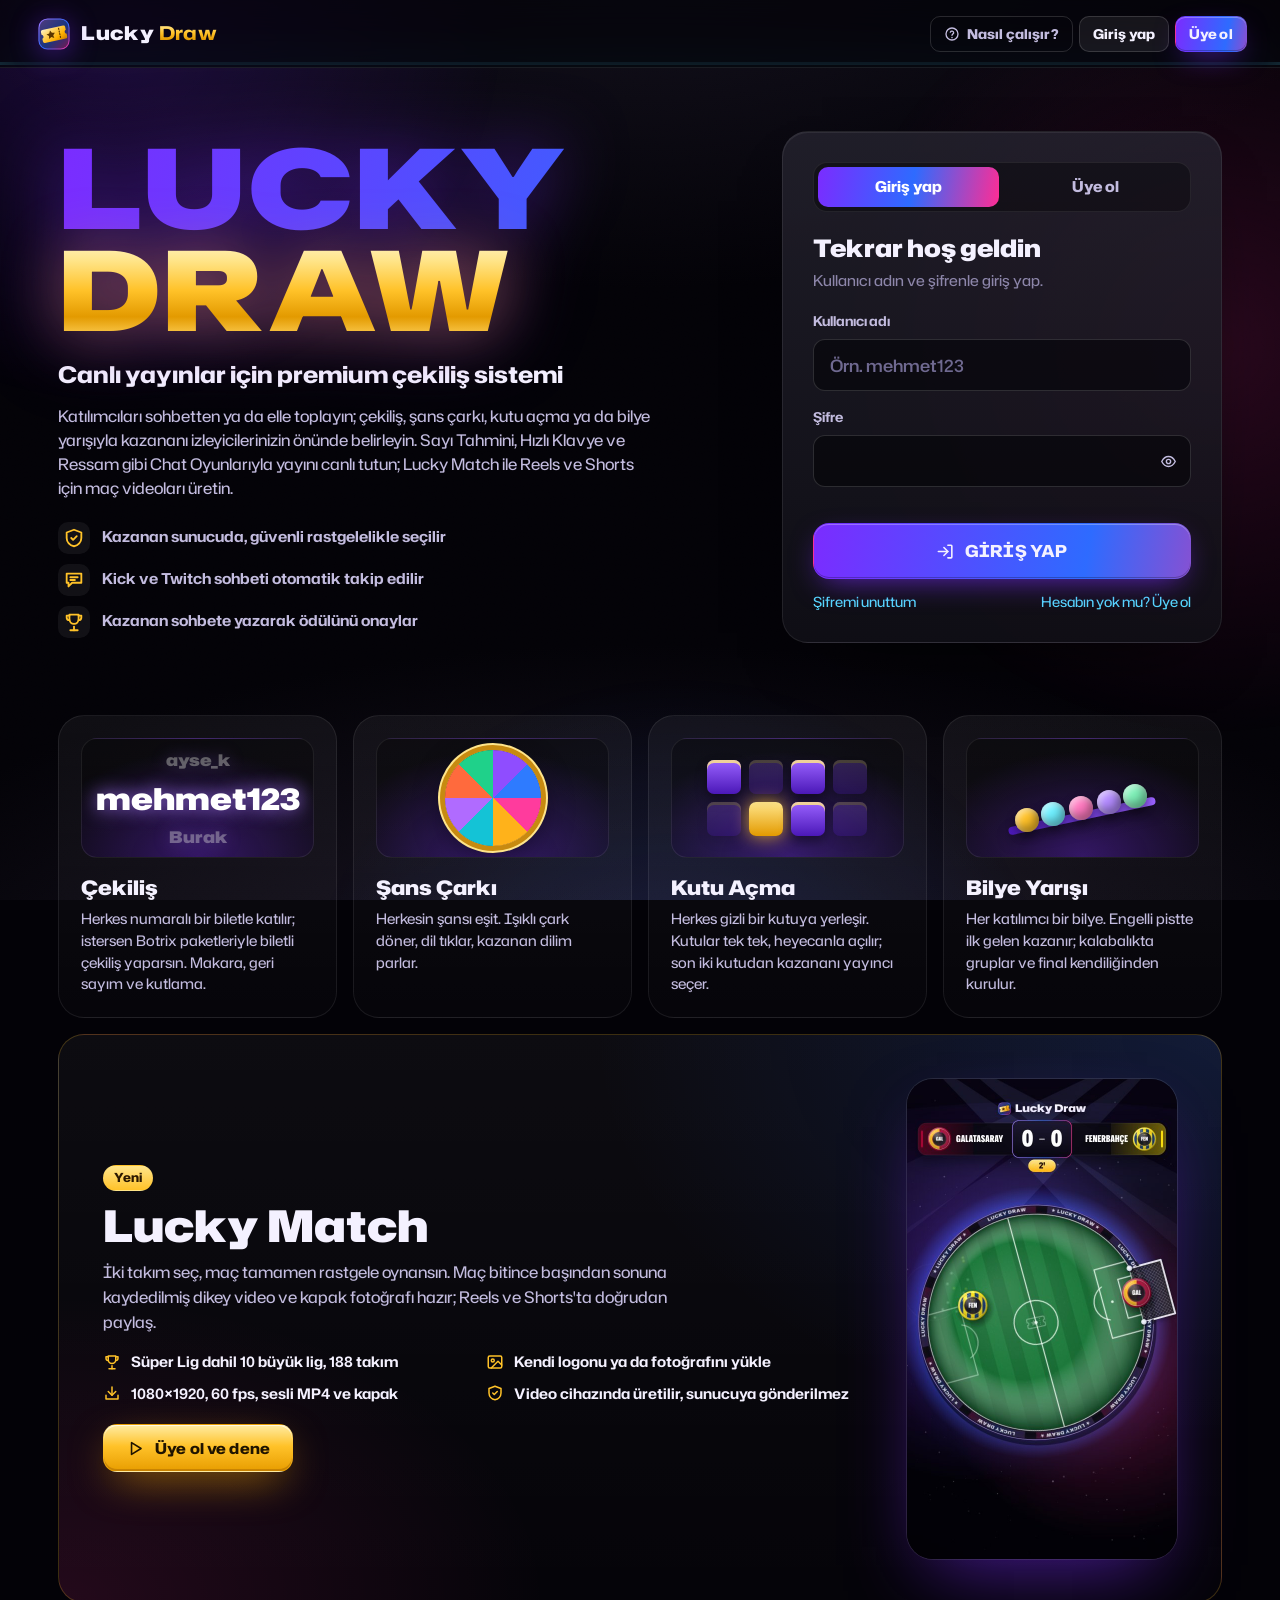
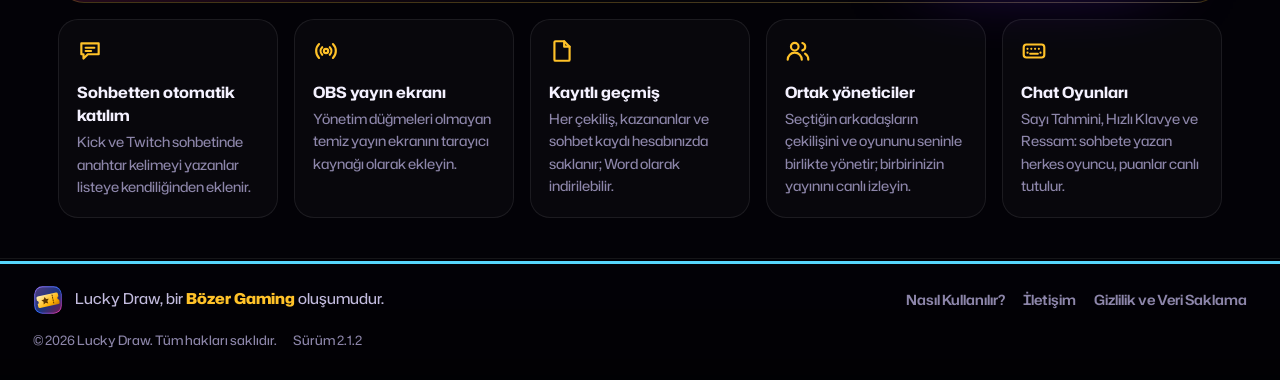
==== commit 386fcdd7: "Add files via upload" ====
--- a/index.html
+++ b/index.html
@@ -22,8 +22,8 @@
 <meta property="og:title" content="Lucky Draw – Canlı Yayın Çekiliş Sistemi">
 <meta property="og:description" content="Çekiliş, Şans Çarkı, Kutu Açma ve Bilye Yarışı. Kick ve Twitch sohbetinden otomatik katılım, OBS yayın ekranı ve kayıtlı sonuçlar.">
 <meta property="og:url" content="https://mecayapp.github.io/luckydraw/">
-<meta property="og:image" content="https://mecayapp.github.io/luckydraw/assets/og.jpg?v=0f4ec37e1a">
-<meta property="og:image:secure_url" content="https://mecayapp.github.io/luckydraw/assets/og.jpg?v=0f4ec37e1a">
+<meta property="og:image" content="https://mecayapp.github.io/luckydraw/assets/og.jpg?v=17d103ed3c">
+<meta property="og:image:secure_url" content="https://mecayapp.github.io/luckydraw/assets/og.jpg?v=17d103ed3c">
 <meta property="og:image:type" content="image/jpeg">
 <meta property="og:image:width" content="1200">
 <meta property="og:image:height" content="630">
@@ -31,33 +31,33 @@
 <meta name="twitter:card" content="summary_large_image">
 <meta name="twitter:title" content="Lucky Draw – Canlı Yayın Çekiliş Sistemi">
 <meta name="twitter:description" content="Çekiliş, Şans Çarkı, Kutu Açma ve Bilye Yarışı. Sohbetten otomatik katılım ve OBS yayın ekranı.">
-<meta name="twitter:image" content="https://mecayapp.github.io/luckydraw/assets/og.jpg?v=0f4ec37e1a">
+<meta name="twitter:image" content="https://mecayapp.github.io/luckydraw/assets/og.jpg?v=17d103ed3c">
 <link rel="icon" href="assets/icons/favicon.svg" type="image/svg+xml">
 <link rel="icon" href="assets/icons/favicon-32.png?v=211" sizes="32x32" type="image/png">
 <link rel="apple-touch-icon" sizes="180x180" href="assets/icons/apple-touch-icon.png?v=211">
 <link rel="manifest" href="manifest.webmanifest">
 <link rel="preload" href="assets/fonts/ldhubot-latin.woff2" as="font" type="font/woff2" crossorigin>
-<link rel="stylesheet" href="assets/css/app.c886d856a1.css">
+<link rel="stylesheet" href="assets/css/app.01af98d114.css">
 <script src="assets/js/boot.01cd77945b.js"></script>
-<link rel="modulepreload" href="assets/js/c/J62NETBW.js">
+<link rel="modulepreload" href="assets/js/c/YYAZU3F5.js">
 <link rel="modulepreload" href="assets/js/c/4AE2IUCU.js">
 <link rel="modulepreload" href="assets/js/c/B2YYUC4N.js">
 <link rel="modulepreload" href="assets/js/c/O6OHSHW5.js">
-<link rel="modulepreload" href="assets/js/c/INAVTQWR.js">
-<link rel="modulepreload" href="assets/js/c/NE6ZS7UE.js">
-<link rel="modulepreload" href="assets/js/c/X73WY6XT.js">
-<link rel="modulepreload" href="assets/js/c/5I25SPPE.js">
-<link rel="modulepreload" href="assets/js/c/6RUYIKJC.js">
+<link rel="modulepreload" href="assets/js/c/GPOPOXKV.js">
+<link rel="modulepreload" href="assets/js/c/USOY6QOW.js">
+<link rel="modulepreload" href="assets/js/c/2YYTJVSD.js">
+<link rel="modulepreload" href="assets/js/c/CHOHQT42.js">
+<link rel="modulepreload" href="assets/js/c/JPWMTEHN.js">
 <link rel="modulepreload" href="assets/js/c/NMVFWDNL.js">
-<link rel="modulepreload" href="assets/js/c/CGHCW7CP.js">
+<link rel="modulepreload" href="assets/js/c/AUMOOA5P.js">
 <link rel="modulepreload" href="assets/js/c/7N5MS3RO.js">
-<link rel="modulepreload" href="assets/js/c/NUJCVS2D.js">
-<link rel="modulepreload" href="assets/js/c/ICWD4XCI.js">
-<link rel="modulepreload" href="assets/js/c/S3NOIRJ5.js">
-<link rel="modulepreload" href="assets/js/c/345SZPHG.js">
-<link rel="modulepreload" href="assets/js/c/GYB6J43U.js">
-<link rel="modulepreload" href="assets/js/c/7B3N2DOO.js">
-<script type="module" src="assets/js/app.ANF5LIQN.js"></script>
+<link rel="modulepreload" href="assets/js/c/DDPEOM7S.js">
+<link rel="modulepreload" href="assets/js/c/RC65WJOA.js">
+<link rel="modulepreload" href="assets/js/c/APZJGTND.js">
+<link rel="modulepreload" href="assets/js/c/UMHHLPOE.js">
+<link rel="modulepreload" href="assets/js/c/EIPHVVNP.js">
+<link rel="modulepreload" href="assets/js/c/KY2AESMT.js">
+<script type="module" src="assets/js/app.E6HILREA.js"></script>
 </head>
 <body>
 <div class="bg" aria-hidden="true"><div class="glow g1"></div><div class="glow g2"></div><div class="glow g3"></div><div class="grain"></div></div>
--- a/assets/css/app.01af98d114.css
+++ b/assets/css/app.01af98d114.css
@@ -0,0 +1 @@
+@font-face{font-family:LD Hubot;src:url(../fonts/ldhubot-latin.woff2) format("woff2");font-weight:400 900;font-stretch:75% 125%;font-style:normal;font-display:swap;unicode-range:U+0000-002F,U+003A-00FF,U+0131,U+2010-2027,U+2030,U+2039-203A,U+20AC,U+2122,U+2212}@font-face{font-family:LD Hubot;src:url(../fonts/ldhubot-digits.woff2) format("woff2");font-weight:400 900;font-stretch:75% 125%;font-style:normal;font-display:swap;unicode-range:U+0030-0039}@font-face{font-family:LD Hubot;src:url(../fonts/ldhubot-ext.woff2) format("woff2");font-weight:400 900;font-stretch:75% 125%;font-style:normal;font-display:swap;unicode-range:U+0100-0130,U+0132-017F,U+0218-021B,U+1E9E}:root{--f:"LD Hubot","Segoe UI Variable Text","Segoe UI",system-ui,-apple-system,"Helvetica Neue",Arial,sans-serif;--night:#030207;--anth-1:#111017;--anth-2:#1a1922;--anth-3:#25232f;--line:rgba(255,255,255,.08);--line-2:rgba(255,255,255,.14);--ink:#f4f1ff;--ink-2:#c3bcdf;--ink-3:#8d86aa;--violet:#7b2cff;--violet-2:#a779ff;--blue:#2e6bff;--ice:#57d9ff;--pink:#ff2d95;--pink-2:#ff7ac2;--gold:#ffc229;--gold-hi:#ffe58a;--gold-lo:#c77800;--neon:linear-gradient(100deg,#7b2cff 0%,#2e6bff 52%,#ff2d95 100%);--gold-grad:linear-gradient(180deg,#fff4c9 0%,#ffe58a 22%,#ffc229 52%,#e39a00 78%,#ffd25c 100%);--r-lg:26px;--r-md:18px;--r-sm:12px;--ease:cubic-bezier(.2,.8,.2,1);color-scheme:dark}*,*:before,*:after{box-sizing:border-box}html,body{height:100%}body{margin:0;background:var(--night);color:var(--ink);font-family:var(--f);font-size:15px;line-height:1.5;font-weight:450;font-stretch:100%;-webkit-font-smoothing:antialiased;-moz-osx-font-smoothing:grayscale;overflow:hidden;text-rendering:optimizeLegibility}button,input,textarea,select{font:inherit;color:inherit}button{cursor:pointer}svg.i{width:20px;height:20px;flex:none;fill:none;stroke:currentColor;stroke-width:2;stroke-linecap:round;stroke-linejoin:round}.sr-only{position:absolute!important;width:1px;height:1px;padding:0;margin:-1px;overflow:hidden;clip:rect(0 0 0 0);white-space:nowrap;border:0}[hidden]{display:none!important}::selection{background:#7b2cff8c;color:#fff}:focus-visible{outline:3px solid var(--ice);outline-offset:3px}input::placeholder,textarea::placeholder{color:#6f6990}::-webkit-scrollbar{width:10px;height:10px}::-webkit-scrollbar-thumb{background:#ffffff24;border-radius:10px;border:2px solid transparent;background-clip:padding-box}::-webkit-scrollbar-thumb:hover{background-color:#ffffff3d}::-webkit-scrollbar-track{background:transparent}.bg{position:fixed;inset:0;z-index:0;pointer-events:none;overflow:hidden;background:radial-gradient(110% 70% at 50% 115%,#1c1726,#1c172600 62%),radial-gradient(80% 60% at 50% -10%,#15121f,#15121f00 70%),var(--night)}.bg .glow{position:absolute;border-radius:50%;width:70vmax;height:70vmax;opacity:.5;will-change:transform;animation:drift 34s ease-in-out infinite alternate;animation-play-state:paused}.bg .g1{left:-26vmax;top:-34vmax;background:radial-gradient(circle,#7b2cff6b,#7b2cff00 62%)}.bg .g2{right:-30vmax;top:-8vmax;background:radial-gradient(circle,#ff2d954d,#ff2d9500 62%);animation-duration:41s;animation-delay:-12s}.bg .g3{left:18vmax;bottom:-48vmax;background:radial-gradient(circle,#2e6bff57,#2e6bff00 62%);animation-duration:47s;animation-delay:-20s}.bg .grain{position:absolute;inset:-50%;opacity:.05;mix-blend-mode:overlay;background-image:url("data:image/svg+xml;utf8,<svg xmlns='http://www.w3.org/2000/svg' width='220' height='220'><filter id='n'><feTurbulence type='fractalNoise' baseFrequency='.85' numOctaves='2' stitchTiles='stitch'/></filter><rect width='100%' height='100%' filter='url(%23n)'/></svg>")}@keyframes drift{0%{transform:translateZ(0) scale(1)}50%{transform:translate3d(6vmax,4vmax,0) scale(1.08)}to{transform:translate3d(-4vmax,7vmax,0) scale(.96)}}.fx-canvas{position:fixed;inset:0;width:100%;height:100%;pointer-events:none;display:block}#app{position:fixed;inset:0;z-index:2}.screen{position:absolute;inset:0;display:none}.screen.active{display:flex;animation:screen-in .42s var(--ease) both}.scroll-y{overflow-y:auto;overflow-x:hidden;overscroll-behavior:contain}.wrap{width:100%;max-width:1480px;margin:0 auto}.icon-btn{width:42px;height:42px;display:inline-grid;place-items:center;border-radius:12px;border:1px solid transparent;background:transparent;color:var(--ink-2);transition:background-color .2s,color .2s,border-color .2s}.icon-btn:hover{background:#ffffff12;color:var(--ink)}.icon-btn[aria-pressed=true]{color:var(--ice);border-color:#57d9ff59;background:#57d9ff14}.icon-btn.sm{width:34px;height:34px;border-radius:10px}.icon-btn.sm svg.i{width:17px;height:17px}.btn{--h:48px;position:relative;isolation:isolate;overflow:hidden;height:var(--h);padding:0 22px;display:inline-flex;align-items:center;justify-content:center;gap:10px;border-radius:14px;border:1px solid transparent;background:#ffffff0f;color:var(--ink);font-weight:750;font-stretch:104%;font-size:15px;letter-spacing:.01em;line-height:1;white-space:nowrap;user-select:none;-webkit-user-select:none;text-decoration:none;transition:transform .16s var(--ease),box-shadow .25s,background-color .2s,border-color .2s,color .2s,opacity .2s}.btn:active:not(:disabled){transform:translateY(1px) scale(.985)}.btn svg.i{width:19px;height:19px}.btn-primary{background:var(--neon);background-size:140% 100%;background-position:0 0;box-shadow:0 10px 30px -10px #7b2cffbf,inset 0 1px #ffffff47,inset 0 -1px #00000040;transition:transform .16s var(--ease),box-shadow .25s,background-position .5s var(--ease)}.btn-primary:hover{background-position:100% 0;box-shadow:0 14px 40px -10px #ff2d9599,inset 0 1px #ffffff52,inset 0 -1px #00000040}.btn-primary:after,.btn-gold:after{content:"";position:absolute;inset:0;z-index:-1;background:linear-gradient(105deg,transparent 35%,rgba(255,255,255,.38) 50%,transparent 65%);transform:translate(-110%);transition:transform .8s var(--ease)}.btn-primary:hover:after,.btn-gold:hover:after{transform:translate(110%)}.btn-gold{color:#201400;background:linear-gradient(180deg,#ffeca3,#ffc229 46%,#e89d00);box-shadow:inset 0 1px #ffffffb3,inset 0 -2px #8c500059,0 14px 44px -12px #ffaa00bf}.btn-gold:hover{box-shadow:inset 0 1px #ffffffb3,inset 0 -2px #8c500059,0 18px 56px -10px #ffbe28d9}.btn-secondary{background:#ffffff12;border-color:var(--line-2)}.btn-secondary:hover{background:#ffffff1c;border-color:#ffffff38}.btn-ghost{background:transparent;border-color:var(--line-2);color:var(--ink-2)}.btn-ghost:hover{color:var(--ink);background:#ffffff0d}.btn-danger{background:#ff2d9517;border-color:#ff2d9566;color:#ffb6d6}.btn-danger:hover{background:#ff2d952e;color:#fff}.btn-sm{--h:36px;padding:0 13px;font-size:13.5px;border-radius:10px;gap:7px}.btn-sm svg.i{width:16px;height:16px}.btn-lg{--h:56px;font-size:16.5px;padding:0 26px;border-radius:16px}.btn-xl{--h:68px;font-size:19px;padding:0 40px;border-radius:18px;font-weight:850;font-stretch:110%;letter-spacing:.03em}.btn-block{width:100%}.btn:disabled{opacity:.42;cursor:not-allowed}.btn[aria-disabled=true]{opacity:.5;cursor:not-allowed}.btn-gold:disabled,.btn-primary:disabled{box-shadow:none}.panel{position:relative;border-radius:var(--r-lg);background:linear-gradient(180deg,#242130bd,#13121bc7);border:1px solid var(--line);box-shadow:inset 0 1px #ffffff12,0 30px 70px -40px #000000e6;backdrop-filter:blur(18px) saturate(130%);-webkit-backdrop-filter:blur(18px) saturate(130%)}.panel:before{content:"";position:absolute;inset:0;border-radius:inherit;pointer-events:none;background:linear-gradient(125deg,#ffffff12,#fff0 34%)}body.low-fx .panel{backdrop-filter:none;-webkit-backdrop-filter:none;background:linear-gradient(180deg,#201e2b,#15141d)}.field{display:block;margin:0 0 16px}.field>span{display:block;margin:0 0 8px;font-size:13.5px;font-weight:650;color:var(--ink-2)}.input{width:100%;height:52px;padding:0 16px;border-radius:var(--r-sm);border:1px solid var(--line-2);background:#0302078c;color:var(--ink);font-size:17px;font-weight:550;transition:border-color .2s,box-shadow .2s,background-color .2s}.input:hover{border-color:#ffffff38}.input:focus{outline:none;border-color:#a779ffd9;background:#030207bf;box-shadow:0 0 0 4px #7b2cff38,0 0 26px -6px #7b2cffb3}.input.invalid{border-color:#ff2d95d9;box-shadow:0 0 0 4px #ff2d9529}.input.num{font-variant-numeric:tabular-nums}textarea.input{height:auto;min-height:220px;padding:14px 16px;line-height:1.55;font-size:15.5px;resize:vertical}.field-error{min-height:20px;margin:7px 0 0;font-size:13.5px;line-height:1.35;color:#ff9ccb}.hint{margin:12px 0 0;font-size:13px;line-height:1.45;color:var(--ink-3)}kbd{display:inline-block;min-width:22px;padding:1px 6px;border-radius:6px;border:1px solid var(--line-2);border-bottom-width:2px;background:#ffffff0d;font:inherit;font-size:12px;font-weight:700;text-align:center;color:var(--ink)}.switch{display:inline-flex;align-items:center;gap:10px;font-size:14px;font-weight:600;color:var(--ink-2);cursor:pointer;-webkit-user-select:none;user-select:none}.switch input{position:absolute;opacity:0;width:1px;height:1px}.switch .tog{position:relative;width:42px;height:24px;flex:none;border-radius:24px;background:#ffffff24;transition:background-color .2s}.switch .tog:after{content:"";position:absolute;top:3px;left:3px;width:18px;height:18px;border-radius:50%;background:#fff;box-shadow:0 2px 6px #0006;transition:transform .22s var(--ease)}.switch input:checked+.tog{background:linear-gradient(90deg,var(--violet),var(--pink))}.switch input:checked+.tog:after{transform:translate(18px)}.switch input:focus-visible+.tog{outline:3px solid var(--ice);outline-offset:2px}.switch:hover{color:var(--ink)}.check{display:flex;align-items:flex-start;gap:12px;padding:14px 16px;border-radius:14px;border:1px solid var(--line);background:#ffffff08;cursor:pointer;font-size:14.5px;color:var(--ink-2)}.check input{width:20px;height:20px;margin:1px 0 0;flex:none;accent-color:var(--violet)}.check b{color:var(--ink);font-weight:700}.stats{display:grid;grid-template-columns:repeat(3,minmax(0,1fr));gap:14px}.stat{padding:16px 22px 18px;border-radius:22px;min-width:0}.stat-label{display:block;font-size:12.5px;font-weight:750;letter-spacing:.05em;color:var(--ink-3)}.stat-value{display:block;margin-top:4px;font-size:clamp(32px,3.1vw,52px);font-weight:850;font-stretch:115%;line-height:1.05;font-variant-numeric:tabular-nums;white-space:nowrap;overflow:hidden;text-overflow:ellipsis}.stat-tickets .stat-value{color:var(--gold)}.stat-name .stat-value{font-size:clamp(18px,1.55vw,26px);font-stretch:100%;line-height:1.25;white-space:normal;display:-webkit-box;-webkit-line-clamp:2;-webkit-box-orient:vertical;overflow-wrap:anywhere;margin-top:8px}.stat-sub{display:block;margin-top:4px;min-height:19px;font-size:13px;color:var(--ink-2)}.toolbar{display:flex;align-items:center;gap:12px;flex-wrap:wrap;padding:0 10px 12px}.search{position:relative;flex:1;min-width:200px;max-width:420px}.search svg.i{position:absolute;left:13px;top:50%;transform:translateY(-50%);color:var(--ink-3);width:18px;height:18px;pointer-events:none}.search .input{height:42px;padding-left:40px;padding-right:38px;font-size:15px}.search .clear{position:absolute;right:4px;top:50%;transform:translateY(-50%)}.toolbar .spacer{flex:1}.ptable{--cols:52px minmax(0,1fr) 128px 120px 196px;flex:1;min-height:0;display:flex;flex-direction:column;border-top:1px solid var(--line)}.ptable.no-odds{--cols:52px minmax(0,1fr) 128px 196px}.ptable.no-odds .c-odds{display:none}.th-row,.tr{display:grid;grid-template-columns:var(--cols);align-items:center;column-gap:12px;padding:0 14px}.th-row{height:44px;font-size:12.5px;font-weight:750;color:var(--ink-3);border-bottom:1px solid var(--line)}.th{display:inline-flex;align-items:center;gap:6px;padding:0;border:0;background:none;color:inherit;font:inherit;text-align:left;min-width:0}button.th:hover{color:var(--ink)}.th .sort{width:12px;height:12px;opacity:.35}.th[aria-sort=ascending] .sort,.th[aria-sort=descending] .sort{opacity:1;color:var(--ice)}.th[aria-sort=descending] .sort{transform:rotate(180deg)}.c-num{justify-content:flex-end;text-align:right}.c-act{justify-content:flex-end;display:flex;gap:6px}.vlist{position:relative;overflow-y:auto;overflow-x:hidden;overscroll-behavior:contain}.vl-sizer{position:relative;flex:none;width:100%}.vl-win{position:absolute;left:0;right:0;top:0;will-change:transform}.ptable .vlist{flex:1 1 0px;min-height:280px}.tr{height:58px;border-bottom:1px solid rgba(255,255,255,.05);border-radius:12px;transition:background-color .2s}.tr:hover{background:#ffffff09}.tr .c-idx{color:var(--ink-3);font-size:13.5px;font-variant-numeric:tabular-nums}.tr .c-name{display:flex;align-items:center;gap:10px;min-width:0;font-size:16.5px;font-weight:650}.tr .c-name .nm{overflow:hidden;text-overflow:ellipsis;white-space:nowrap;flex:0 1 auto;min-width:4ch}.tr .c-tk{font-size:17px;font-weight:800;font-stretch:108%;color:var(--gold);font-variant-numeric:tabular-nums;display:flex;justify-content:flex-end}.tr .c-odds{display:flex;flex-direction:column;align-items:flex-end;gap:4px;font-size:14px;font-weight:650;color:var(--ink-2);font-variant-numeric:tabular-nums}.tr .c-odds .bar{width:72px;height:3px;border-radius:3px;background:#ffffff14;overflow:hidden}.tr .c-odds .bar i{display:block;height:100%;background:linear-gradient(90deg,var(--violet-2),var(--pink));border-radius:3px}.tr.is-new{animation:row-flash 1.4s ease-out}@keyframes row-flash{0%,20%{background:#ffc22933}to{background:transparent}}.tr.is-out .nm,.tr.is-out .c-tk{opacity:.5}.tr.editing{background:#7b2cff1a;box-shadow:inset 0 0 0 1px #a779ff73}.tr .input{height:40px;font-size:15.5px;padding:0 12px}.tr .c-tk .input{text-align:right;font-weight:750}.chip-win{flex:none;display:inline-flex;align-items:center;gap:5px;height:22px;padding:0 9px;border-radius:22px;font-size:11.5px;font-weight:750;color:#2a1a00;background:var(--gold-grad)}.chip-win svg.i{width:13px;height:13px;stroke-width:2.4}.chip-out{flex:none;height:22px;padding:0 9px;display:inline-flex;align-items:center;border-radius:22px;font-size:11.5px;font-weight:700;color:var(--ink-2);border:1px solid var(--line-2)}.empty{display:flex;flex-direction:column;align-items:center;justify-content:center;gap:10px;padding:48px 24px;text-align:center;color:var(--ink-2)}.empty .ticket-art{width:120px;height:70px;opacity:.9}.empty b{color:var(--ink);font-size:17px;font-weight:750}.empty p{margin:0;max-width:440px;font-size:14.5px}.list-foot{display:flex;justify-content:space-between;gap:10px;padding:10px 14px 4px;font-size:13px;color:var(--ink-3)}.modal-layer{position:fixed;inset:0;z-index:60;display:grid;place-items:center;padding:20px;background:#020106b8;backdrop-filter:blur(6px);-webkit-backdrop-filter:blur(6px);animation:fade-in .2s ease-out}.modal{position:relative;width:min(560px,100%);max-height:calc(100vh - 40px);display:flex;flex-direction:column;border-radius:24px;background:linear-gradient(180deg,#22202d,#16151e);border:1px solid var(--line-2);box-shadow:0 40px 100px -30px #000000f2,0 0 0 1px #0006;animation:modal-in .28s var(--ease)}.modal.wide{width:min(820px,100%)}@keyframes modal-in{0%{opacity:0;transform:translateY(14px) scale(.97)}to{opacity:1;transform:none}}.modal-head{display:flex;align-items:center;justify-content:space-between;gap:12px;padding:20px 22px 6px}.modal-head h2{margin:0;font-size:20px;font-weight:850;font-stretch:108%;line-height:1.25}.modal-body{padding:10px 22px 4px;overflow:auto;color:var(--ink-2);font-size:15px}.modal-body p{margin:0 0 12px}.modal-body strong{color:var(--ink);font-weight:750}.modal-foot{display:flex;justify-content:flex-end;gap:10px;padding:16px 22px 20px;flex-wrap:wrap}.help h3{margin:22px 0 8px;font-size:16px;font-weight:800;color:var(--ink)}.help h3:first-child{margin-top:4px}.help .quote{margin:4px 0 14px;padding:14px 18px;border-radius:14px;border:1px solid rgba(255,194,41,.3);background:#ffc2290f;color:var(--gold-hi);font-size:16.5px;font-weight:650;line-height:1.5}.help ul{margin:0 0 6px;padding-left:20px}.help li{margin:0 0 6px}.help table{width:100%;border-collapse:collapse;margin:6px 0 8px;font-size:14.5px}.help th,.help td{padding:8px 10px;border-bottom:1px solid var(--line);text-align:left}.help th{color:var(--ink-3);font-weight:700;font-size:12.5px}.help td.n{text-align:right;font-variant-numeric:tabular-nums}.help .formula{display:inline-block;padding:4px 10px;border-radius:8px;background:#ffffff0f;color:var(--ink);font-weight:700}.keys{display:grid;grid-template-columns:auto 1fr;gap:8px 14px;align-items:center;margin:4px 0}.bulk-file{display:flex;align-items:center;gap:12px;flex-wrap:wrap;margin:12px 0 4px}.bulk-file .fname{font-size:13.5px;color:var(--ink-3)}.bulk-opts{margin:10px 0 0}.bulk-sum{margin:14px 0 0;padding:12px 14px;border-radius:12px;background:#ffffff0a;border:1px solid var(--line);font-size:14px;color:var(--ink-2)}.bulk-sum .ok{color:#8ff0c2;font-weight:700}.bulk-sum .bad{color:#ff9ccb;font-weight:700}.bulk-bad{margin:10px 0 0;max-height:150px;overflow:auto;font-size:13.5px;color:#ffc2de}.bulk-bad li{margin:0 0 4px}.bulk-bad code{font:inherit;color:#fff;background:#ff2d9524;padding:0 5px;border-radius:5px}.dropping textarea{border-color:var(--ice)!important;box-shadow:0 0 0 4px #57d9ff33!important}.toasts{position:fixed;left:50%;bottom:22px;z-index:70;transform:translate(-50%);display:flex;flex-direction:column-reverse;align-items:center;gap:8px;pointer-events:none;width:min(560px,calc(100vw - 24px))}.toast{pointer-events:auto;display:flex;align-items:flex-start;gap:10px;max-width:100%;padding:12px 16px;border-radius:14px;background:#181622f5;border:1px solid var(--line-2);box-shadow:0 18px 50px -14px #000000e6;font-size:14.5px;line-height:1.4;color:var(--ink);animation:toast-in .3s var(--ease)}.toast svg.i{width:18px;height:18px;margin-top:1px}.toast.success svg.i{color:#7ef0b8}.toast.info svg.i{color:var(--ice)}.toast.warn{border-color:#ffc22973}.toast.warn svg.i{color:var(--gold)}.toast.error{border-color:#ff2d958c}.toast.error svg.i{color:var(--pink-2)}.toast.out{animation:toast-out .25s ease-in forwards}@keyframes toast-in{0%{opacity:0;transform:translateY(10px) scale(.98)}to{opacity:1;transform:none}}@keyframes toast-out{to{opacity:0;transform:translateY(8px)}}.has-frame{position:relative;--u: calc(var(--s, 40px) / 100)}.has-frame:before{content:"";position:absolute;inset:calc(var(--s, 40px) * -.11);border-radius:50%;padding:max(2.5px,calc(var(--s, 40px) * .085));background:var(--frm);-webkit-mask:linear-gradient(#000 0 0) content-box,linear-gradient(#000 0 0);-webkit-mask-composite:xor;mask:linear-gradient(#000 0 0) content-box exclude,linear-gradient(#000 0 0);pointer-events:none;z-index:3;filter:drop-shadow(0 0 var(--frg-r, 0) var(--frg, transparent))}.has-frame:after{position:absolute;pointer-events:none}.fr-bronz{--frm: conic-gradient(from 0deg, #5a2f0e, #c47a3c 8%, #ffd2a1 13%, #9a5a24 19%, #5a2f0e 28%, #b8743a 38%, #ffe0b8 44%, #8c4f1d 52%, #5a2f0e 62%, #c98544 72%, #f7c18a 80%, #7a4318 90%, #5a2f0e);--frg: rgba(214, 140, 70, .5);--frg-r: 3px}.fr-bronz:before{animation:fr-spin 9s linear infinite}.fr-bronz:after{content:"";inset:calc(var(--s, 40px) * -.11);border-radius:50%;--r: calc(var(--u) * 2.4);background:radial-gradient(circle at 50% 3.6%,#ffe6c6 0 calc(var(--r) * .55),#5a2f0e var(--r),transparent calc(var(--r) * 1.2)),radial-gradient(circle at 96.4% 50%,#ffe6c6 0 calc(var(--r) * .55),#5a2f0e var(--r),transparent calc(var(--r) * 1.2)),radial-gradient(circle at 50% 96.4%,#ffe6c6 0 calc(var(--r) * .55),#5a2f0e var(--r),transparent calc(var(--r) * 1.2)),radial-gradient(circle at 3.6% 50%,#ffe6c6 0 calc(var(--r) * .55),#5a2f0e var(--r),transparent calc(var(--r) * 1.2));z-index:4}.fr-gumus{--frm: conic-gradient(from 0deg, #59626d, #e9eef3 7%, #8c96a2 13%, #ffffff 19%, #6b7581 27%, #c9d1da 38%, #ffffff 45%, #77818d 53%, #59626d 62%, #dfe6ec 72%, #ffffff 78%, #8c96a2 86%, #59626d);--frg: rgba(235, 242, 250, .6);--frg-r: 4px}.fr-gumus:before{animation:fr-spin 7s linear infinite}.fr-gumus:after{content:"";right:calc(var(--s, 40px) * -.2);top:calc(var(--s, 40px) * -.18);width:calc(var(--s, 40px) * .38);height:calc(var(--s, 40px) * .38);min-width:9px;min-height:9px;background:radial-gradient(circle,#fff 0 18%,#e6f0ff 40%,#c9d6e6);clip-path:polygon(50% 0,59% 41%,100% 50%,59% 59%,50% 100%,41% 59%,0 50%,41% 41%);animation:fr-glint 3.2s ease-in-out infinite;z-index:5}.fr-altin{--frm: conic-gradient(from 0deg, #8a5d00, #ffe58a 7%, #c8900e 13%, #fff8d6 18%, #9c6b05 26%, #ffd95a 36%, #b07a08 45%, #fff2b0 54%, #8a5d00 63%, #ffcf40 74%, #c8900e 83%, #fff6cc 92%, #8a5d00);--frg: rgba(255, 196, 46, .8);--frg-r: 6px}.fr-altin:before{animation:fr-spin 6s linear infinite}.fr-altin:after{content:"";inset:calc(var(--s, 40px) * -.22);border-radius:50%;--r: calc(var(--u) * 2.2);background:radial-gradient(circle at 16% 18%,#fff 0 calc(var(--r) * .5),rgba(255,230,140,.7) calc(var(--r) * .8),transparent calc(var(--r) * 1.4)),radial-gradient(circle at 86% 22%,#fff6c0 0 calc(var(--r) * .6),transparent calc(var(--r) * 1.3)),radial-gradient(circle at 82% 86%,#fff 0 calc(var(--r) * .45),transparent calc(var(--r) * 1.1)),radial-gradient(circle at 9% 70%,#ffe58a 0 calc(var(--r) * .5),transparent calc(var(--r) * 1.2)),radial-gradient(circle at 50% 2%,#fff 0 calc(var(--r) * .4),transparent calc(var(--r) * 1));animation:fr-twinkle 2.2s ease-in-out infinite;z-index:4}.fr-neon{--frm: conic-gradient(from 0deg, #ff2bd6, #ff8ef0 12%, #00f0ff 25%, #9ffcff 37%, #ff2bd6 50%, #ff8ef0 62%, #00f0ff 75%, #9ffcff 87%, #ff2bd6);--frg: rgba(255, 43, 214, .95);--frg-r: 8px}.fr-neon:before{animation:fr-spin 4s linear infinite,fr-flicker 3.4s steps(1) infinite}.fr-neon:after{content:"";inset:calc(var(--s, 40px) * -.2);border-radius:50%;border:max(1px,calc(var(--u) * 2.2)) solid #7ffcff;box-shadow:0 0 calc(var(--u) * 7) #00f0ffe6,inset 0 0 calc(var(--u) * 5) #00f0ffb3;animation:fr-tube 2.6s ease-in-out infinite;z-index:2}.fr-ates{--frm: conic-gradient(from 0deg, #ff2d00, #ffb000, #ff5a00, #ffe066, #ff3d00, #ff9a00, #ff2d00);--frg: rgba(255, 110, 0, .95);--frg-r: 9px}.fr-ates:before{animation:fr-spin 2.6s linear infinite}.fr-ates:after{content:"";inset:calc(var(--s, 40px) * -.3);border-radius:50%;background:repeating-conic-gradient(from 0deg,#ff460000,#ff7800f2 8deg,#ffec8cf2 11deg,#ff3c0000 19deg);-webkit-mask:radial-gradient(circle closest-side,transparent 0 70%,#000 76%,rgba(0,0,0,.6) 88%,transparent 100%);mask:radial-gradient(circle closest-side,transparent 0 70%,#000 76%,rgba(0,0,0,.6) 88%,transparent 100%);animation:fr-spin 7s linear infinite reverse,fr-blaze .32s ease-in-out infinite alternate;z-index:2}.fr-buz{--frm: conic-gradient(from 0deg, #ffffff, #bfeaff 5%, #ffffff 8%, #8fd3ff 13%, #e6f9ff 17%, #ffffff 21%, #a6dcff 27%, #ffffff 31%, #d6f3ff 37%, #7cc6f2 42%, #ffffff 47%, #c8efff 54%, #ffffff 58%, #93d6ff 64%, #e9fbff 70%, #ffffff 75%, #a9e2ff 82%, #ffffff 88%, #c3ecff 94%, #ffffff);--frg: rgba(170, 228, 255, .85);--frg-r: 5px}.fr-buz:before{animation:fr-spin 24s linear infinite}.fr-buz:after{content:"";inset:calc(var(--s, 40px) * -.3) calc(var(--s, 40px) * -.18) calc(var(--s, 40px) * -.16);--r: calc(var(--u) * 1.6);background:url("data:image/svg+xml,%3Csvg xmlns='http://www.w3.org/2000/svg' viewBox='-12 -12 24 24'%3E%3Cg stroke='%23ffffff' stroke-width='1.8' stroke-linecap='round' fill='none'%3E%3Cpath d='M0-10V10M-8.7-5L8.7 5M-8.7 5L8.7-5'/%3E%3Cpath d='M-2.5-7.5L0-5L2.5-7.5M-2.5 7.5L0 5L2.5 7.5M-7.7-1.3L-5-0.3L-5.2-3.4M7.7 1.3L5 0.3L5.2 3.4M-7.7 1.3L-5 0.3L-5.2 3.4M7.7-1.3L5-0.3L5.2-3.4'/%3E%3C/g%3E%3C/svg%3E") 50% 0 / calc(var(--s, 40px) * .3) no-repeat,radial-gradient(circle at 12% 30%,#fff 0 var(--r),transparent calc(var(--r) * 1.6)),radial-gradient(circle at 90% 34%,#dff6ff 0 var(--r),transparent calc(var(--r) * 1.6)),radial-gradient(circle at 76% 92%,#fff 0 calc(var(--r) * .8),transparent calc(var(--r) * 1.4)),radial-gradient(circle at 16% 84%,#c9efff 0 calc(var(--r) * .8),transparent calc(var(--r) * 1.4));filter:drop-shadow(0 0 calc(var(--u) * 2) rgba(150,220,255,.9));animation:fr-twinkle 2.8s ease-in-out infinite;z-index:5}.fr-kraliyet{--frm: conic-gradient(from 200deg, #4a1680, #ffd54f, #7d2fbf, #fff0b8, #5b1a8f, #ffc93d, #4a1680);--frg: rgba(200, 120, 255, .6);--frg-r: 6px}.fr-kraliyet:after{content:"";left:50%;top:calc(var(--s, 40px) * -.3);width:calc(var(--s, 40px) * .46);height:calc(var(--s, 40px) * .27);min-width:12px;min-height:7px;transform:translate(-50%);background:linear-gradient(180deg,#fff3c4,#ffc93d 55%,#c48a00);clip-path:polygon(0 100%,0 30%,22% 62%,50% 0,78% 62%,100% 30%,100% 100%);filter:drop-shadow(0 1px 1px rgba(0,0,0,.45));z-index:5}.fr-zumrut{--frm: conic-gradient(from 0deg, #0b5d38, #45e897 5%, #0e7a49 10%, #e8c66a 11.5% 13%, #0b5d38 14.5%, #6af5b2 20%, #0e7a49 25%, #e8c66a 26.5% 28%, #0b5d38 29.5%, #3fe08f 35%, #0e7a49 40%, #e8c66a 41.5% 43%, #0b5d38 44.5%, #6af5b2 50%, #0e7a49 55%, #e8c66a 56.5% 58%, #0b5d38 59.5%, #45e897 65%, #0e7a49 70%, #e8c66a 71.5% 73%, #0b5d38 74.5%, #6af5b2 80%, #0e7a49 85%, #e8c66a 86.5% 88%, #0b5d38 89.5%, #45e897 95%, #0b5d38);--frg: rgba(40, 230, 140, .7);--frg-r: 6px}.fr-zumrut:before{animation:fr-spin 14s linear infinite}.fr-zumrut:after{content:"";left:50%;top:calc(var(--s, 40px) * -.25);width:calc(var(--s, 40px) * .28);height:calc(var(--s, 40px) * .28);min-width:9px;min-height:9px;transform:translate(-50%) rotate(45deg);border-radius:18%;background:linear-gradient(135deg,#d6ffe9,#5cf0a8 22%,#10a862 48%,#054a2c);box-shadow:0 0 0 max(1px,calc(var(--u) * 2.2)) #e8c66a,0 0 calc(var(--u) * 8) #3cffa0d9;animation:fr-gem 2.4s ease-in-out infinite;z-index:5}.fr-yildirim{--frm: conic-gradient(from 0deg, #1d0a5e, #6a4cff 6%, #ffffff 8%, #3b1fb0 11%, #1d0a5e 18%, #00c2ff 26%, #ffffff 28%, #4a2bd6 31%, #1d0a5e 40%, #8f6bff 52%, #e8e0ff 54%, #3b1fb0 57%, #1d0a5e 66%, #00b4ff 76%, #ffffff 78%, #3b1fb0 81%, #1d0a5e 90%, #7b5cff 96%, #1d0a5e);--frg: rgba(130, 100, 255, .95);--frg-r: 8px}.fr-yildirim:before{animation:fr-zap 1.1s steps(1) infinite}.fr-yildirim:after{content:"";inset:calc(var(--s, 40px) * -.25);background:url("data:image/svg+xml,%3Csvg xmlns='http://www.w3.org/2000/svg' viewBox='0 0 100 100'%3E%3Cg fill='%23fff8b0' stroke='%237b5cff' stroke-width='1.2' stroke-linejoin='round'%3E%3Cpath d='M74 2 L86 2 L79 12 L88 12 L70 30 L75 17 L67 17 Z'/%3E%3Cpath d='M8 60 L18 58 L14 67 L22 66 L6 84 L10 71 L3 72 Z'/%3E%3Cpath d='M70 80 L80 82 L74 89 L82 90 L64 100 L69 91 L62 90 Z'/%3E%3C/g%3E%3C/svg%3E") center / 100% 100% no-repeat;filter:drop-shadow(0 0 calc(var(--u) * 3) rgba(160,140,255,.95));animation:fr-bolts 1.6s steps(1) infinite;z-index:5}.fr-rgb{--frm: conic-gradient(from 0deg, #ff0040, #ff8a00, #ffe600, #2bff00, #00f0ff, #0066ff, #b100ff, #ff0040);--frg: transparent;--frg-r: 0px}.fr-rgb:before{animation:fr-spin 2.2s linear infinite}.fr-rgb:after{content:"";inset:calc(var(--s, 40px) * -.17);border-radius:50%;background:var(--frm);-webkit-mask:radial-gradient(circle closest-side,transparent 0 68%,#000 80%,transparent 100%);mask:radial-gradient(circle closest-side,transparent 0 68%,#000 80%,transparent 100%);filter:blur(calc(var(--u) * 5));opacity:.9;animation:fr-spin 2.2s linear infinite;z-index:2}.fr-galaksi{--frm: conic-gradient(from 0deg, #0b0630, #3a1c8f 8%, #ff4fd8 14%, #2a1080 22%, #0b0630 32%, #00c8ff 44%, #3a1c8f 52%, #120840 62%, #9b5cff 72%, #0b0630 82%, #ff7ae0 91%, #0b0630);--frg: rgba(150, 90, 255, .8);--frg-r: 7px}.fr-galaksi:before{animation:fr-spin 14s linear infinite}.fr-galaksi:after{content:"";inset:calc(var(--s, 40px) * -.24);border-radius:50%;--r: calc(var(--u) * 1.7);background:radial-gradient(circle at 50% 3%,#fff 0 var(--r),transparent calc(var(--r) * 1.8)),radial-gradient(circle at 93% 32%,#ffd6ff 0 calc(var(--r) * .8),transparent calc(var(--r) * 1.6)),radial-gradient(circle at 80% 90%,#b8ecff 0 var(--r),transparent calc(var(--r) * 1.8)),radial-gradient(circle at 6% 64%,#fff 0 calc(var(--r) * .7),transparent calc(var(--r) * 1.4)),radial-gradient(circle at 18% 12%,#e2c8ff 0 calc(var(--r) * .6),transparent calc(var(--r) * 1.3)),radial-gradient(circle at 34% 97%,#fff 0 calc(var(--r) * .6),transparent calc(var(--r) * 1.3)),radial-gradient(circle at 97% 62%,#fff 0 calc(var(--r) * .5),transparent calc(var(--r) * 1.2));filter:drop-shadow(0 0 calc(var(--u) * 2) rgba(200,160,255,.9));animation:fr-spin 10s linear infinite reverse;z-index:4}.fr-elmas{--frm: conic-gradient(from 0deg, #ffffff, #cfe9ff 3%, #ffffff 6%, #9fb7c9 8%, #ffffff 11%, #ead9ff 14%, #ffffff 17%, #b9f3ff 20%, #8ea3b5 22%, #ffffff 25%, #fff2c9 28%, #ffffff 31%, #a7bccd 33%, #ffffff 36%, #d8f6ff 39%, #ffffff 42%, #93a8ba 44%, #ffffff 47%, #f2dcff 50%, #ffffff 53%, #b9f3ff 56%, #8ea3b5 58%, #ffffff 61%, #ffe9c4 64%, #ffffff 67%, #9fb7c9 69%, #ffffff 72%, #cfe9ff 75%, #ffffff 78%, #93a8ba 80%, #ffffff 83%, #ead9ff 86%, #ffffff 89%, #b9f3ff 92%, #8ea3b5 94%, #ffffff);--frg: rgba(210, 240, 255, .95);--frg-r: 6px}.fr-elmas:before{animation:fr-spin 5s linear infinite}.fr-elmas:after{content:"";left:50%;top:calc(var(--s, 40px) * -.3);width:calc(var(--s, 40px) * .36);height:calc(var(--s, 40px) * .27);min-width:12px;min-height:9px;transform:translate(-50%);background:linear-gradient(115deg,#fff,#bdefff 18%,#fff,#ffd8f6 42%,#fff 52%,#c7f7ff,#fff3c4,#fff 88%) 0 0 / 300% 100%;clip-path:polygon(22% 0,78% 0,100% 34%,50% 100%,0 34%);animation:fr-prism 2.6s linear infinite;z-index:5}.fr-sarikirmizi{--frm: linear-gradient(135deg, rgba(255, 255, 255, .4), rgba(255, 255, 255, 0) 38%), repeating-conic-gradient(from 0deg, #ffc400 0 41deg, #fff1b0 41deg 45deg, #c8102e 45deg 86deg, #ffd27a 86deg 90deg);--frg: rgba(255, 120, 20, .75);--frg-r: 6px}.fr-sarikirmizi:before{animation:fr-spin 10s linear infinite}.fr-sarikirmizi:after{content:"";left:50%;top:calc(var(--s, 40px) * -.29);width:calc(var(--s, 40px) * .3);height:calc(var(--s, 40px) * .3);min-width:11px;min-height:11px;transform:translate(-50%);background:radial-gradient(circle at 42% 38%,#fffbe0 0 12%,#ffd23a 40%,#e8a200 64%,#c8102e);clip-path:polygon(50% 0,61.8% 34.5%,98% 35.4%,69.1% 57.3%,79.4% 91.5%,50% 70.9%,20.6% 91.5%,30.9% 57.3%,2% 35.4%,38.2% 34.5%);animation:fr-gem 2s ease-in-out infinite,fr-starpulse 2s ease-in-out infinite;z-index:5}.fr-sarilacivert{--frm: repeating-conic-gradient(from 0deg, #ffd500 0 13deg, #fff0a0 13deg 15deg, #0b1f5e 15deg 28deg, #3a5bb8 28deg 30deg);--frg: rgba(255, 213, 0, .6);--frg-r: 5px}.fr-sarilacivert:before{animation:fr-spin 16s linear infinite}.fr-sarilacivert:after{content:"";inset:calc(var(--s, 40px) * -.11);border-radius:50%;padding:max(2.5px,calc(var(--s, 40px) * .085));background:conic-gradient(from 0deg,transparent 0 66%,rgba(255,255,255,.05) 72%,rgba(255,255,255,.95) 80%,rgba(255,246,190,.6) 83%,transparent 90%);-webkit-mask:linear-gradient(#000 0 0) content-box,linear-gradient(#000 0 0);-webkit-mask-composite:xor;mask:linear-gradient(#000 0 0) content-box exclude,linear-gradient(#000 0 0);filter:drop-shadow(0 0 calc(var(--u) * 4) rgba(255,230,120,.95));animation:fr-spin 2.4s linear infinite;z-index:4}.fr-siyahbeyaz{--frm: radial-gradient(circle closest-side, transparent 0 86%, rgba(222, 228, 236, .95) 86% 89.5%, transparent 89.5% 96.5%, rgba(210, 216, 226, .95) 96.5%), repeating-conic-gradient(from 0deg, #0c0c0e 0 9deg, #f5f5f5 9deg 18deg);--frg: rgba(230, 236, 245, .7);--frg-r: 5px}.fr-siyahbeyaz:before{animation:fr-spin 22s linear infinite}.fr-siyahbeyaz:after{content:"";inset:calc(var(--s, 40px) * -.24);border-radius:50%;--r: calc(var(--u) * 1.9);background:radial-gradient(circle at 50% 3%,#fff 0 calc(var(--r) * .7),transparent calc(var(--r) * 1.6)),radial-gradient(circle at 92% 30%,#e9eef5 0 calc(var(--r) * .6),transparent calc(var(--r) * 1.4)),radial-gradient(circle at 84% 88%,#fff 0 calc(var(--r) * .7),transparent calc(var(--r) * 1.6)),radial-gradient(circle at 10% 76%,#dfe5ee 0 calc(var(--r) * .6),transparent calc(var(--r) * 1.4)),radial-gradient(circle at 14% 16%,#fff 0 calc(var(--r) * .5),transparent calc(var(--r) * 1.2));filter:drop-shadow(0 0 calc(var(--u) * 2.5) rgba(255,255,255,.95));animation:fr-spin 12s linear infinite reverse,fr-twinkle 1.8s ease-in-out infinite;z-index:4}@media(prefers-reduced-motion:reduce){.has-frame:before,.has-frame:after{animation:none!important}}.pbg{position:absolute;inset:0;z-index:-1;overflow:hidden;border-radius:inherit;background:#05060c;contain:paint}.pbg>span{position:absolute;display:block;pointer-events:none}.pbg .pt{inset:0}.pbg .pt i{position:absolute;display:block;border-radius:50%}.pbg:after{content:"";position:absolute;inset:0;pointer-events:none;background:linear-gradient(90deg,#00000080,#0000001f 55%,#00000047)}.pbg-aurora{background:linear-gradient(180deg,#01030d,#04112a 48%,#0a2346 78%,#0d2c4f)}.pbg-aurora .l3{inset:0;opacity:.9;background-image:radial-gradient(1.2px 1.2px at 10% 20%,#fff,transparent),radial-gradient(1px 1px at 28% 8%,#cfe8ff,transparent),radial-gradient(1.5px 1.5px at 46% 26%,#fff,transparent),radial-gradient(1px 1px at 62% 12%,#fff,transparent),radial-gradient(1.3px 1.3px at 78% 30%,#e1f0ff,transparent),radial-gradient(1px 1px at 92% 10%,#fff,transparent),radial-gradient(1px 1px at 18% 42%,#fff,transparent),radial-gradient(1.2px 1.2px at 86% 48%,#fff,transparent),radial-gradient(1px 1px at 54% 44%,#bfe0ff,transparent);background-size:360px 220px;animation:pbg-twinkle 4s ease-in-out infinite alternate}.pbg-aurora .l1,.pbg-aurora .l2{left:-30%;width:160%;top:-10%;height:85%;mix-blend-mode:screen;filter:blur(26px);will-change:transform;border-radius:50%}.pbg-aurora .l1{background:linear-gradient(100deg,transparent 8%,rgba(35,255,176,.9) 26%,rgba(26,212,255,.75) 44%,transparent 58%,rgba(120,255,190,.7) 72%,transparent 88%);transform-origin:50% 0;animation:pbg-curtain 11s ease-in-out infinite alternate;opacity:.85}.pbg-aurora .l2{top:0;height:75%;background:linear-gradient(80deg,transparent 20%,rgba(166,91,255,.8) 36%,rgba(255,92,200,.55) 48%,transparent 60%,rgba(70,160,255,.7) 76%,transparent 92%);transform-origin:50% 0;animation:pbg-curtain2 15s ease-in-out infinite alternate;opacity:.7}.pbg-aurora .l4{left:0;right:0;bottom:0;height:34%;background:linear-gradient(180deg,#0b1830,#02060f);clip-path:polygon(0 62%,8% 40%,15% 55%,24% 22%,33% 48%,41% 30%,50% 58%,58% 34%,66% 52%,75% 14%,84% 44%,92% 28%,100% 46%,100% 100%,0 100%)}.pbg-aurora .pt i{width:2px;height:2px;background:#fff;box-shadow:0 0 6px 1px #a0ffdce6;opacity:0;animation:pbg-sparkle 5s ease-in-out infinite}.pbg-galaksi{background:radial-gradient(ellipse at 72% 42%,#2a0b4d,#0d0428 42%,#02010a)}.pbg-galaksi .l1{left:72%;top:42%;width:140vmax;height:140vmax;max-width:1500px;max-height:1500px;margin:-750px 0 0 -750px;border-radius:50%;background:repeating-conic-gradient(from 0deg,#ff4fd800,#ff4fd88c 22deg,#6a3cff73 40deg,#00c8ff4d 52deg,#00c8ff00 72deg,#0000 90deg);-webkit-mask:radial-gradient(circle,#000 0,rgba(0,0,0,.8) 8%,rgba(0,0,0,.25) 22%,transparent 34%);mask:radial-gradient(circle,#000 0,rgba(0,0,0,.8) 8%,rgba(0,0,0,.25) 22%,transparent 34%);filter:blur(18px);animation:pbg-spin 70s linear infinite;will-change:transform}@media(max-width:1400px){.pbg-galaksi .l1{width:1500px;height:1500px}}.pbg-galaksi .l2{left:72%;top:42%;width:220px;height:220px;margin:-110px 0 0 -110px;border-radius:50%;background:radial-gradient(circle,#fff 0,#ffe6ff 7%,rgba(255,140,240,.65) 18%,rgba(140,90,255,.25) 40%,transparent 68%);animation:pbg-core 4s ease-in-out infinite alternate}.pbg-galaksi .l3{inset:0;background-image:radial-gradient(1.3px 1.3px at 12% 18%,#fff,transparent),radial-gradient(1px 1px at 30% 70%,#ffd6ff,transparent),radial-gradient(1.6px 1.6px at 44% 36%,#fff,transparent),radial-gradient(1px 1px at 58% 84%,#b8ecff,transparent),radial-gradient(1.2px 1.2px at 88% 16%,#fff,transparent),radial-gradient(1px 1px at 6% 82%,#fff,transparent),radial-gradient(1.4px 1.4px at 66% 8%,#e2c8ff,transparent),radial-gradient(1px 1px at 94% 66%,#fff,transparent);background-size:300px 200px;animation:pbg-twinkle 3s ease-in-out infinite alternate}.pbg-galaksi .l4{right:8%;top:12%;width:180px;height:2px;border-radius:2px;background:linear-gradient(90deg,#fff0,#fff 80%,#fff);transform:rotate(-24deg);opacity:0;animation:pbg-shoot 7s ease-in infinite 1.5s;filter:drop-shadow(0 0 4px #bfe6ff)}.pbg-galaksi .pt i{width:3px;height:3px;background:#fff;box-shadow:0 0 8px 2px #c8a0ffd9;opacity:0;animation:pbg-sparkle 4.5s ease-in-out infinite}.pbg-volkan{background:linear-gradient(180deg,#0a0101,#1c0402 45%,#3a0802)}.pbg-volkan .l1{left:-10%;right:-10%;bottom:-34%;height:92%;border-radius:50%;background:radial-gradient(ellipse at 50% 70%,rgba(255,190,60,.95) 0%,rgba(255,80,0,.8) 20%,rgba(170,16,0,.5) 44%,transparent 68%);filter:blur(12px);animation:pbg-heat 2.4s ease-in-out infinite alternate}.pbg-volkan .l2{left:0;right:0;bottom:0;height:62%;background:url("data:image/svg+xml,%3Csvg xmlns='http://www.w3.org/2000/svg' width='260' height='130' viewBox='0 0 260 130'%3E%3Cg fill='none' stroke-linecap='round' stroke-linejoin='round'%3E%3Cg stroke='%23ff4d00' stroke-width='7' stroke-opacity='.45'%3E%3Cpath d='M0 44 L32 50 L50 32 L86 42 L104 66 L140 60 L162 36 L204 48 L226 76 L260 70'/%3E%3Cpath d='M50 32 L56 8 M104 66 L94 98 L118 128 M162 36 L182 10 M226 76 L244 108'/%3E%3Cpath d='M0 104 L26 94 L60 108 L94 98 M140 60 L152 90 L190 100 L216 128'/%3E%3C/g%3E%3Cg stroke='%23ffd27a' stroke-width='2.2'%3E%3Cpath d='M0 44 L32 50 L50 32 L86 42 L104 66 L140 60 L162 36 L204 48 L226 76 L260 70'/%3E%3Cpath d='M50 32 L56 8 M104 66 L94 98 L118 128 M162 36 L182 10 M226 76 L244 108'/%3E%3Cpath d='M0 104 L26 94 L60 108 L94 98 M140 60 L152 90 L190 100 L216 128'/%3E%3C/g%3E%3C/g%3E%3C/svg%3E") 0 0 / 260px 130px repeat-x,linear-gradient(180deg,transparent,rgba(26,4,2,.96) 24%,#120201);-webkit-mask:linear-gradient(180deg,transparent,#000 30%);mask:linear-gradient(180deg,transparent,#000 30%);animation:pbg-flow 16s linear infinite,pbg-glow 1.6s ease-in-out infinite alternate}.pbg-volkan .l3{right:4%;bottom:0;width:min(620px,64%);height:88%;background:linear-gradient(100deg,#3a0f06,#241005 38%,#140403 62%,#0b0201);clip-path:polygon(0 100%,33% 21%,41% 11%,46% 14%,50% 9%,54% 14%,59% 11%,67% 21%,100% 100%)}.pbg-volkan .l3 svg{position:absolute;inset:0;width:100%;height:100%;overflow:visible}.pbg-volkan .lava-g{fill:none;stroke:#ff4d00;stroke-opacity:.55;stroke-width:10px;vector-effect:non-scaling-stroke;stroke-linecap:round}.pbg-volkan .lava{fill:none;stroke:#ff8a1a;stroke-width:4.5px;vector-effect:non-scaling-stroke;stroke-linecap:round}.pbg-volkan .lava-h{fill:none;stroke:#fff3b0;stroke-width:2px;vector-effect:non-scaling-stroke;stroke-linecap:round;stroke-dasharray:4 26;animation:pbg-lava 1.4s linear infinite}.pbg-volkan .lava-h.b{animation-duration:1.9s}.pbg-volkan .rim{fill:none;stroke:#ff6a00;stroke-opacity:.6;stroke-width:2px;vector-effect:non-scaling-stroke}.pbg-volkan .l4{right:calc(4% + min(620px,64%)/2 - 80px);bottom:calc(79.2% - 80px);width:160px;height:160px;border-radius:50%;background:radial-gradient(circle,rgba(255,230,150,.95) 0,rgba(255,120,0,.8) 22%,rgba(140,30,10,.35) 48%,transparent 68%);filter:blur(5px);animation:pbg-erupt 1.8s ease-in-out infinite alternate}.pbg-volkan .l4:after{content:"";position:absolute;left:0;right:0;bottom:55%;height:170%;border-radius:50%;background:radial-gradient(ellipse at 50% 100%,rgba(110,85,85,.6),rgba(70,50,50,.28) 45%,transparent 70%);filter:blur(12px);transform-origin:50% 100%;animation:pbg-smoke 5s ease-in-out infinite alternate}.pbg-volkan .pt i{bottom:6%;width:4px;height:4px;background:#ffc04d;box-shadow:0 0 8px 2px #ff6e00f2;opacity:0;animation:pbg-ember 3.8s ease-out infinite}.pbg.pbg-volkan .pt i{top:auto!important}.pbg.pbg-volkan .pt i:nth-child(3n){bottom:76%;left:auto!important;right:calc(4% + min(620px,64%)/2);animation-name:pbg-spark}.pbg.pbg-volkan .pt i:nth-child(6n){--dx: -1}.pbg-neon{background:linear-gradient(180deg,#0d0024,#2b0752 34%,#6a0f6e 52%,#ff2e88 60%,#12001f 60.4%,#0a0016)}.pbg-neon .l1{left:62%;top:60%;width:210px;height:210px;margin:-168px 0 0 -105px;border-radius:50%;background:linear-gradient(180deg,#fff3a0,#ffb34d 40%,#ff4d8d 72%,#c2187a);-webkit-mask:linear-gradient(180deg,#000 48%,transparent 48% 52%,#000 52% 60%,transparent 60% 63%,#000 63% 70%,transparent 70% 74%,#000 74% 80%,transparent 80% 85%,#000 85%);mask:linear-gradient(180deg,#000 48%,transparent 48% 52%,#000 52% 60%,transparent 60% 63%,#000 63% 70%,transparent 70% 74%,#000 74% 80%,transparent 80% 85%,#000 85%);filter:drop-shadow(0 0 22px rgba(255,90,160,.85));animation:pbg-sun 6s ease-in-out infinite alternate}.pbg-neon .l2{inset:60% -40% -70%;transform-origin:50% 0;transform:perspective(240px) rotateX(62deg);background:repeating-linear-gradient(90deg,rgba(0,240,255,.85) 0 2px,transparent 2px 46px),repeating-linear-gradient(180deg,rgba(255,43,214,.9) 0 2px,transparent 2px 34px);background-size:46px 100%,100% 34px;animation:pbg-grid 1.1s linear infinite}.pbg-neon .l3{left:0;right:0;top:40%;height:20.4%;background:linear-gradient(180deg,#1a0436,#0d011e);clip-path:polygon(0 100%,0 40%,4% 40%,4% 20%,8% 20%,8% 52%,12% 52%,12% 8%,15% 8%,15% 46%,20% 46%,20% 30%,25% 30%,25% 60%,30% 60%,30% 18%,34% 18%,34% 0,36% 0,36% 18%,40% 18%,40% 56%,46% 56%,46% 34%,50% 34%,50% 66%,78% 66%,78% 28%,82% 28%,82% 50%,86% 50%,86% 12%,90% 12%,90% 44%,95% 44%,95% 24%,100% 24%,100% 100%);filter:drop-shadow(0 -1px 0 rgba(0,240,255,.9))}.pbg-neon .l4{left:0;right:0;top:60%;height:3px;margin-top:-1px;background:linear-gradient(90deg,transparent,#ff2bd6 15%,#00f0ff 50%,#ff2bd6 85%,transparent);box-shadow:0 0 14px 3px #ff2bd6cc;animation:pbg-hum 2.4s ease-in-out infinite alternate}.pbg-neon .pt i{top:46%;width:3px;height:3px;border-radius:1px;background:#ffe66d;box-shadow:0 0 6px #ffcf3d;opacity:0;animation:pbg-window 3.6s steps(1) infinite}.pbg-saray{background:#0b0805 url("data:image/svg+xml,%3Csvg xmlns='http://www.w3.org/2000/svg' width='72' height='72' viewBox='0 0 72 72'%3E%3Cg fill='none' stroke='%23c99a3a' stroke-opacity='.34' stroke-width='1.3'%3E%3Cpath d='M36 4 C46 18 54 22 68 26 C54 30 46 34 36 48 C26 34 18 30 4 26 C18 22 26 18 36 4 Z'/%3E%3Cpath d='M36 14 C41 21 45 24 52 26 C45 28 41 31 36 38 C31 31 27 28 20 26 C27 24 31 21 36 14 Z'/%3E%3Ccircle cx='36' cy='26' r='3'/%3E%3Cpath d='M0 62 C10 56 18 56 24 62 M48 62 C54 56 62 56 72 62 M24 62 C30 68 42 68 48 62'/%3E%3C/g%3E%3C/svg%3E") 0 0 / 72px 72px}.pbg-saray .l1,.pbg-saray .l2{top:-40%;width:46%;height:170%;transform-origin:50% 0;mix-blend-mode:screen;filter:blur(14px);will-change:transform;background:linear-gradient(180deg,rgba(255,220,140,.55),rgba(255,200,90,.18) 55%,transparent 85%);clip-path:polygon(44% 0,56% 0,100% 100%,0 100%)}.pbg-saray .l1{left:18%;animation:pbg-beam 9s ease-in-out infinite alternate}.pbg-saray .l2{left:52%;animation:pbg-beam2 12s ease-in-out infinite alternate;opacity:.8}.pbg-saray .l3{inset:0;background:radial-gradient(ellipse at 50% 0%,rgba(255,210,120,.22),transparent 60%),radial-gradient(ellipse at 50% 120%,rgba(0,0,0,.8),transparent 60%)}.pbg-saray .l4{inset:10px;border-radius:inherit;border:1px solid rgba(232,190,96,.55);box-shadow:inset 0 0 0 4px #0b080599,inset 0 0 0 5px #e8be6059}.pbg-saray .pt i{width:3px;height:3px;background:#ffe39a;box-shadow:0 0 6px 1px #ffd26ee6;opacity:0;animation:pbg-dust 7s ease-in-out infinite}.pbg .art{position:absolute;display:block;overflow:visible}.pbg-sarikirmizi{background:radial-gradient(ellipse 30% 40% at 14% 108%,rgba(255,90,0,.55),transparent 70%),radial-gradient(ellipse 24% 34% at 52% 110%,rgba(255,190,0,.35),transparent 70%),radial-gradient(ellipse at 74% 38%,#6e0b19,#350511 46%,#120206)}.pbg-sarikirmizi .l1,.pbg-sarikirmizi .l2{top:-30%;width:38%;height:160%;transform-origin:50% 0;mix-blend-mode:screen;filter:blur(10px);will-change:transform;background:linear-gradient(180deg,rgba(255,240,170,.6),rgba(255,196,0,.14) 55%,transparent 85%);clip-path:polygon(45% 0,55% 0,100% 100%,0 100%)}.pbg-sarikirmizi .l1{left:2%;animation:pbg-beam 8s ease-in-out infinite alternate}.pbg-sarikirmizi .l2{left:40%;animation:pbg-beam2 11s ease-in-out infinite alternate;opacity:.7}.pbg-sarikirmizi .l3,.pbg-siyahbeyaz .l3{inset:3% 14% 3% 46%;z-index:1}.pbg-sarikirmizi .l3{bottom:14%}.pbg-sarikirmizi .l3 .art{inset:0;width:100%;height:100%;filter:drop-shadow(0 0 16px rgba(255,170,0,.5))}.pbg-sarikirmizi .l4{left:-4%;right:-4%;bottom:0;height:24%;background:repeating-linear-gradient(90deg,#ffc400 0 26px,#c8102e 26px 52px) 0 0 / 104px 9px repeat-x,radial-gradient(circle at 50% 62%,#16020a 0 9px,transparent 9.6px) 0 10px / 24px 30px repeat-x,radial-gradient(circle at 50% 62%,#0e0106 0 10px,transparent 10.6px) 12px 22px / 24px 30px repeat-x,linear-gradient(180deg,transparent 40%,#0b0104 75%);transform-origin:50% 100%;animation:pbg-crowd 1.2s ease-in-out infinite alternate,pbg-scarf 3s linear infinite}.pbg-sarikirmizi .pt i{bottom:4%;top:auto!important;width:4px;height:4px;background:#ffd04d;box-shadow:0 0 8px 2px #ff3c00e6;opacity:0;animation:pbg-ember 3.4s ease-out infinite}.pbg-sarikirmizi .pt i:nth-child(2n){background:#ff4d4d;box-shadow:0 0 8px 2px #ffc400e6}.pbg-sarilacivert{background:radial-gradient(circle at 18% 16%,rgba(255,255,255,.9) 0 1px,transparent 2px) 0 0 / 120px 80px,radial-gradient(circle at 64% 40%,rgba(255,255,255,.7) 0 1px,transparent 2px) 0 0 / 170px 110px,linear-gradient(180deg,#010616,#061a52 52%,#0a2c78 70%,#031033)}.pbg-sarilacivert .l1{left:0;right:0;bottom:0;height:30%;opacity:.9;background:repeating-linear-gradient(170deg,#ffd50000 0 16px,#ffd50029 16px 18px,#ffd50000 18px 34px),linear-gradient(180deg,#0b2a6e,#020a24);background-size:220px 100%,100% 100%;animation:pbg-sea 6s linear infinite}.pbg-sarilacivert .l2{left:0;right:0;bottom:28%;height:3px;background:linear-gradient(90deg,transparent,rgba(255,213,0,.7) 30%,rgba(255,255,255,.85) 60%,transparent);filter:blur(1px);animation:pbg-hum 3s ease-in-out infinite alternate}.pbg-sarilacivert .l3{inset:0 12% 0 40%}.pbg-sarilacivert .l3 .lighthouse{right:0;bottom:0;width:100%;height:100%}.pbg-sarilacivert .l3 .canary{left:0;top:14%;width:64px;height:44px;animation:pbg-glide 12s linear infinite;filter:drop-shadow(0 0 6px rgba(255,213,0,.7))}.pbg-sarilacivert .l4{left:8%;top:10%;width:70px;height:70px;border-radius:50%;background:radial-gradient(circle at 40% 40%,#fffbe6,#ffe680 55%,#ffdc5a00 72%);filter:drop-shadow(0 0 18px rgba(255,230,120,.7));opacity:.85}.pbg-sarilacivert .pt i{width:3px;height:3px;background:#ffe24d;box-shadow:0 0 7px 2px #ffd500d9;opacity:0;animation:pbg-sparkle 4.2s ease-in-out infinite}.pbg-siyahbeyaz{background:radial-gradient(ellipse at 74% 40%,rgba(255,255,255,.14),transparent 55%),repeating-linear-gradient(90deg,#ffffff13 0 36px,#fff0 36px 72px),linear-gradient(180deg,#0c0c0f,#050506 70%,#000)}.pbg-siyahbeyaz .l1,.pbg-siyahbeyaz .l2{top:-30%;width:40%;height:160%;transform-origin:50% 0;mix-blend-mode:screen;filter:blur(12px);will-change:transform;background:linear-gradient(180deg,rgba(255,255,255,.5),rgba(210,220,235,.1) 60%,transparent 85%);clip-path:polygon(45% 0,55% 0,100% 100%,0 100%)}.pbg-siyahbeyaz .l1{left:10%;animation:pbg-beam 9s ease-in-out infinite alternate}.pbg-siyahbeyaz .l2{left:46%;animation:pbg-beam2 12s ease-in-out infinite alternate;opacity:.6}.pbg-siyahbeyaz .l3 .art{inset:0;width:100%;height:100%;filter:drop-shadow(0 0 14px rgba(255,255,255,.35))}.pbg-siyahbeyaz .l4{left:0;right:0;bottom:0;height:14%;background:repeating-linear-gradient(90deg,#f2f2f2 0 18px,#0b0b0d 18px 36px);opacity:.12}.pbg-siyahbeyaz .pt i{width:3px;height:3px;background:#fff;box-shadow:0 0 8px 2px #dce6f5e6;opacity:0;animation:pbg-sparkle 3.6s ease-in-out infinite}@media(max-width:560px){.prof-hero .pbg-sarikirmizi .l3,.prof-hero .pbg-siyahbeyaz .l3,.prof-hero .pbg-sarilacivert .l3{inset:26% -14% auto 46%;height:36%;opacity:.55}}.bgpick .pbg-sarikirmizi .l3,.bgpick .pbg-siyahbeyaz .l3,.bgpick .pbg-sarilacivert .l3{left:42%;right:-4%}.pbg .pt i:nth-child(1){left:6%;top:22%;animation-delay:0s}.pbg .pt i:nth-child(2){left:14%;top:64%;animation-delay:1.3s}.pbg .pt i:nth-child(3){left:23%;top:38%;animation-delay:2.6s}.pbg .pt i:nth-child(4){left:31%;top:80%;animation-delay:.7s}.pbg .pt i:nth-child(5){left:40%;top:16%;animation-delay:3.4s}.pbg .pt i:nth-child(6){left:48%;top:56%;animation-delay:1.9s}.pbg .pt i:nth-child(7){left:57%;top:30%;animation-delay:4.1s}.pbg .pt i:nth-child(8){left:65%;top:74%;animation-delay:2.2s}.pbg .pt i:nth-child(9){left:73%;top:12%;animation-delay:.4s}.pbg .pt i:nth-child(10){left:81%;top:50%;animation-delay:3s}.pbg .pt i:nth-child(11){left:89%;top:28%;animation-delay:1.6s}.pbg .pt i:nth-child(12){left:95%;top:70%;animation-delay:3.8s}.pbg-neon .pt i:nth-child(odd){top:50%}.pbg-neon .pt i:nth-child(3n){top:54%}@media(prefers-reduced-motion:reduce){.pbg *,.pbg:after{animation:none!important}}.bgpick-ic .pbg:after{display:none}.bgpick .pbg{border-radius:0}@keyframes fr-starpulse{0%,to{transform:translate(-50%) scale(1)}50%{transform:translate(-50%) scale(1.14)}}@keyframes fr-spin{to{transform:rotate(360deg)}}@keyframes fr-twinkle{0%,to{opacity:.35}50%{opacity:1}}@keyframes fr-glint{0%,55%,to{transform:scale(0) rotate(0);opacity:0}68%{transform:scale(1) rotate(45deg);opacity:1}84%{transform:scale(.15) rotate(90deg);opacity:0}}@keyframes fr-flicker{0%,to{opacity:1}61%{opacity:.35}63%{opacity:1}69%{opacity:.5}71%{opacity:1}}@keyframes fr-tube{0%,to{opacity:.95;transform:scale(1)}50%{opacity:.5;transform:scale(1.025)}}@keyframes fr-blaze{0%{scale:1;opacity:.8}to{scale:1.06;opacity:1}}@keyframes fr-gem{0%,to{filter:brightness(1)}50%{filter:brightness(1.45) saturate(1.2)}}@keyframes fr-zap{0%{transform:rotate(0)}18%{transform:rotate(83deg)}37%{transform:rotate(161deg)}52%{transform:rotate(222deg)}71%{transform:rotate(301deg)}86%{transform:rotate(18deg)}}@keyframes fr-bolts{0%{opacity:1;transform:rotate(0)}12%{opacity:0}30%{opacity:1;transform:rotate(120deg)}40%{opacity:0}58%{opacity:1;transform:rotate(240deg)}66%{opacity:.2}70%{opacity:1}80%{opacity:0}}@keyframes fr-prism{to{background-position:300% 0}}@keyframes pbg-crowd{0%{transform:translateY(0)}to{transform:translateY(-3px)}}@keyframes pbg-scarf{to{background-position:104px 0,0 10px,12px 22px,0 0}}@keyframes pbg-sea{to{background-position:220px 0,0 0}}@keyframes pbg-glide{0%{transform:translate(-80px,10px);opacity:0}8%{opacity:1}50%{transform:translate(calc(min(460px,56vw)*.55),-6px)}92%{opacity:1}to{transform:translate(calc(min(460px,56vw)*1.1),12px);opacity:0}}@keyframes pbg-twinkle{0%{opacity:.55}to{opacity:1}}@keyframes pbg-sparkle{0%,to{opacity:0;transform:scale(.4)}50%{opacity:1;transform:scale(1.4)}}@keyframes pbg-curtain{0%{transform:translate(-8%) skew(-12deg) scaleY(.9)}50%{transform:translate(4%) skew(6deg) scaleY(1.12)}to{transform:translate(10%) skew(-4deg) scaleY(.95)}}@keyframes pbg-curtain2{0%{transform:translate(8%) skew(10deg) scaleY(1.05)}to{transform:translate(-10%) skew(-8deg) scaleY(.85)}}@keyframes pbg-spin{to{transform:rotate(360deg)}}@keyframes pbg-core{0%{transform:scale(.92);opacity:.85}to{transform:scale(1.08);opacity:1}}@keyframes pbg-shoot{0%{transform:translate(0) rotate(-24deg);opacity:0}4%{opacity:1}14%{transform:translate(-460px,205px) rotate(-24deg);opacity:0}to{transform:translate(-460px,205px) rotate(-24deg);opacity:0}}@keyframes pbg-heat{0%{opacity:.75;transform:scale(1)}to{opacity:1;transform:scale(1.05)}}@keyframes pbg-lava{to{stroke-dashoffset:-30}}@keyframes pbg-erupt{0%{transform:scale(.85);opacity:.75}to{transform:scale(1.12);opacity:1}}@keyframes pbg-smoke{0%{transform:translateY(0) scale(.9);opacity:.7}to{transform:translateY(-24px) scale(1.15);opacity:1}}@keyframes pbg-spark{0%{transform:translate(0);opacity:0}10%{opacity:1}to{transform:translate(calc(var(--dx, 1) * 60px),-170px);opacity:0}}@keyframes pbg-flow{to{background-position:240px 0,0 0}}@keyframes pbg-glow{0%{opacity:.8}to{opacity:1}}@keyframes pbg-ember{0%{transform:translate(0) scale(1);opacity:0}10%{opacity:1}to{transform:translate(22px,-230px) scale(.3);opacity:0}}@keyframes pbg-sun{0%{transform:translateY(0)}to{transform:translateY(14px)}}@keyframes pbg-grid{to{background-position:0 0,0 34px}}@keyframes pbg-hum{0%{opacity:.75}to{opacity:1}}@keyframes pbg-window{0%{opacity:0}20%{opacity:1}60%{opacity:.2}70%{opacity:1}}@keyframes pbg-beam{0%{transform:rotate(-14deg)}to{transform:rotate(10deg)}}@keyframes pbg-beam2{0%{transform:rotate(12deg)}to{transform:rotate(-12deg)}}@keyframes pbg-dust{0%{opacity:0;transform:translateY(10px)}40%{opacity:1}to{opacity:0;transform:translate(14px,-40px)}}body{overflow-wrap:break-word}:root{--g1:123,44,255;--g2:255,45,149;--g3:46,107,255;--accent:var(--violet-2);--accent-ink:#fff;--hdr:rgba(5,4,10,.78);--safe-b:env(safe-area-inset-bottom,0px);--safe-t:env(safe-area-inset-top,0px)}html[data-theme=altin]{--night:#070604;--anth-1:#14110b;--anth-2:#1d1910;--anth-3:#2a2416;--violet:#d98a00;--violet-2:#ffbf47;--blue:#ff7a1a;--ice:#ffd98a;--pink:#ff6a3d;--pink-2:#ffb38a;--neon:linear-gradient(100deg,#b86e00 0%,#ffb000 50%,#ff7a1a 100%);--g1:255,166,0;--g2:255,106,61;--g3:184,110,0;--ink:#fff6e6;--ink-2:#e2d3b5;--ink-3:#a8977a;--accent:#ffbf47;--accent-ink:#1d1200;--hdr:rgba(9,7,3,.82)}html[data-theme=okyanus]{--night:#020910;--anth-1:#0b141d;--anth-2:#101c27;--anth-3:#182937;--violet:#008fb3;--violet-2:#4fd6ff;--blue:#1f6bff;--ice:#7cf0ff;--pink:#00c9a7;--pink-2:#7cf0c8;--neon:linear-gradient(100deg,#006bd6 0%,#00b3c6 50%,#00d9a0 100%);--g1:0,153,204;--g2:0,201,167;--g3:31,107,255;--ink:#eefaff;--ink-2:#b5d3e0;--ink-3:#7b98a6;--accent:#4fd6ff;--accent-ink:#00141d;--hdr:rgba(2,9,16,.82)}html[data-theme=yakut]{--night:#0a0306;--anth-1:#1a0c12;--anth-2:#23111a;--anth-3:#321823;--violet:#c4124b;--violet-2:#ff5c86;--blue:#b0124b;--ice:#ffb3c7;--pink:#ff2e55;--pink-2:#ff8aa3;--neon:linear-gradient(100deg,#8e0d3f 0%,#ff2e55 50%,#ff8a5c 100%);--g1:196,18,75;--g2:255,138,92;--g3:142,13,63;--ink:#fff0f4;--ink-2:#e6c3cd;--ink-3:#a8838e;--accent:#ff5c86;--accent-ink:#fff;--hdr:rgba(10,3,6,.82)}.bg .g1{background:radial-gradient(circle,rgba(var(--g1),.42),rgba(var(--g1),0) 62%)}.bg .g2{background:radial-gradient(circle,rgba(var(--g2),.3),rgba(var(--g2),0) 62%)}.bg .g3{background:radial-gradient(circle,rgba(var(--g3),.34),rgba(var(--g3),0) 62%)}.bg .glow{animation-play-state:running}html{-webkit-text-size-adjust:100%;text-size-adjust:100%;scroll-padding-top:84px}html,body{height:auto;min-height:100%}body{overflow-x:hidden;overflow-y:auto;min-height:100vh;min-height:100dvh;font-size:15px}html.modal-open body{overflow:hidden}a{color:var(--ice);text-decoration:none}a:not(.btn):not(.brand):not(.user-link):hover{text-decoration:underline}img{max-width:100%}h1,h2,h3{text-wrap:balance}.muted{color:var(--ink-3)}.small{font-size:13px}.nowrap{white-space:nowrap}.mono{font-variant-numeric:tabular-nums}.grow{flex:1}.row-flex{display:flex;align-items:center;gap:10px;flex-wrap:wrap}.stack{display:flex;flex-direction:column;gap:12px}.hidden{display:none!important}#shell{position:relative;z-index:2;min-height:100vh;min-height:100dvh;display:flex;flex-direction:column}.topbar{position:sticky;top:0;left:0;right:0;z-index:30;height:calc(68px + var(--safe-t));padding:var(--safe-t) clamp(12px,2.6vw,36px) 0;display:flex;align-items:center;gap:14px;background:var(--hdr);backdrop-filter:blur(16px) saturate(140%);-webkit-backdrop-filter:blur(16px) saturate(140%);border-bottom:1px solid var(--line)}.brand{display:inline-flex;align-items:center;gap:10px;padding:6px 8px 6px 4px;border-radius:12px;color:var(--ink);font-weight:850;font-stretch:118%;font-size:19px;letter-spacing:.02em;text-decoration:none!important;flex:none}.brand .mark{width:34px;height:34px;flex:none;filter:drop-shadow(0 4px 14px rgba(var(--g1),.45))}.brand .word b{background:var(--gold-grad);-webkit-background-clip:text;background-clip:text;color:transparent}.brand:hover .word{filter:brightness(1.15)}.mainnav{display:flex;align-items:center;gap:2px;margin-left:8px;min-width:0}.nl{position:relative;display:inline-flex;align-items:center;gap:8px;height:40px;padding:0 13px;border-radius:12px;color:var(--ink-2);font-weight:650;font-size:14.5px;text-decoration:none!important;white-space:nowrap;transition:background-color .2s,color .2s}.nl svg.i{width:18px;height:18px}.nl:hover{color:var(--ink);background:#ffffff0f}.nl.on{color:var(--ink);background:#ffffff14}.nl.on:after{content:"";position:absolute;left:14px;right:14px;bottom:3px;height:2px;border-radius:2px;background:var(--neon)}.nl .badge{position:static;margin-left:2px}.tb-right{margin-left:auto;display:flex;align-items:center;gap:6px}.icon-btn{position:relative}.badge{position:absolute;top:3px;right:2px;min-width:18px;height:18px;padding:0 5px;border-radius:18px;display:inline-grid;place-items:center;font-size:11px;font-weight:800;line-height:1;color:#fff;background:var(--pink);box-shadow:0 0 0 2px var(--night)}.badge[hidden]{display:none}.userbtn{display:inline-flex;align-items:center;gap:9px;height:44px;padding:0 12px 0 4px;border-radius:22px;border:1px solid var(--line);background:#ffffff0a;color:var(--ink);font-weight:700;font-size:14px;max-width:220px}.userbtn:hover{background:#ffffff14}.userbtn .un{overflow:hidden;text-overflow:ellipsis;white-space:nowrap}#view{flex:1;position:relative;width:100%}.page{width:100%;max-width:1360px;margin:0 auto;padding:clamp(18px,3vh,34px) clamp(14px,2.6vw,40px) 40px;animation:screen-in .42s var(--ease) both}.page.narrow{max-width:880px}.page.mid{max-width:1100px}.page-head{display:flex;align-items:flex-end;justify-content:space-between;gap:16px;flex-wrap:wrap;margin-bottom:20px}.page-title{margin:0;font-size:clamp(24px,2.4vw,36px);font-weight:850;font-stretch:110%;line-height:1.12;letter-spacing:.005em}.page-sub{margin:6px 0 0;color:var(--ink-3);font-size:15px;max-width:70ch}.page-actions{display:flex;gap:10px;flex-wrap:wrap}@media(max-width:600px){.page-actions{display:grid;grid-template-columns:1fr 1fr;gap:8px}.page-actions .btn{width:100%;min-width:0;padding:0 12px;font-size:14px;white-space:normal;line-height:1.15;text-align:center}.page-actions .btn-primary{grid-column:1/-1}}.announce{display:flex;align-items:center;gap:10px;justify-content:center;padding:9px 16px;font-size:14px;font-weight:650;color:#201400;background:linear-gradient(90deg,#ffe58a,#ffc229)}.announce svg.i{width:18px;height:18px}.tabbar{display:none}@media(max-width:860px){.mainnav,.userbtn .un{display:none}.userbtn{padding:0 4px;border-radius:50%;width:44px;justify-content:center}.tabbar{position:fixed;left:0;right:0;bottom:0;z-index:30;display:grid;grid-template-columns:repeat(5,minmax(0,1fr));overflow:hidden;height:calc(62px + var(--safe-b));padding-bottom:var(--safe-b);background:var(--hdr);backdrop-filter:blur(16px) saturate(140%);-webkit-backdrop-filter:blur(16px) saturate(140%);border-top:1px solid var(--line)}.tabbar a{position:relative;display:flex;flex-direction:column;align-items:center;justify-content:center;gap:3px;color:var(--ink-3);font-size:11px;font-weight:700;text-decoration:none!important}.tabbar a svg.i{width:22px;height:22px}.tabbar a{min-width:0}.tabbar a>span:not(.badge):not(.plus){max-width:100%;overflow:hidden;text-overflow:ellipsis;white-space:nowrap}.tabbar a.on{color:var(--ink)}.tabbar a.on svg.i{color:var(--accent)}.tabbar a.new{color:var(--ink)}.tabbar a.new .plus{width:42px;height:32px;display:grid;place-items:center;border-radius:12px;background:var(--neon);color:#fff;box-shadow:0 6px 18px -6px rgba(var(--g1),.8)}.tabbar a.new .plus svg.i{width:20px;height:20px;color:#fff}.tabbar .badge{top:4px;right:calc(50% - 22px)}#shell{padding-bottom:calc(62px + var(--safe-b))}.topbar{height:calc(60px + var(--safe-t))}.brand{font-size:17px}.brand .mark{width:30px;height:30px}}@media(max-width:380px){.brand .word{display:none}}@media(max-width:480px){.hide-xs{display:none!important}}.site-foot{position:relative;z-index:2;margin-top:auto;border-top:1px solid var(--line);background:linear-gradient(180deg,#0000,#00000059)}.sf-in{max-width:1360px;margin:0 auto;padding:26px clamp(14px,2.6vw,40px) 30px;display:grid;grid-template-columns:1fr auto;gap:16px 28px;align-items:center}.sf-made{display:flex;align-items:center;gap:12px;font-size:15px;color:var(--ink-2)}.sf-made .mark{width:30px;height:30px;flex:none}.sf-made a{color:var(--gold);font-weight:800}.sf-links{display:flex;gap:4px 18px;flex-wrap:wrap;justify-content:flex-end}.sf-links a{color:var(--ink-3);font-size:14px;font-weight:600}.sf-links a:hover{color:var(--ink)}.sf-copy{grid-column:1/-1;font-size:13px;color:var(--ink-3);display:flex;gap:6px 16px;flex-wrap:wrap}@media(max-width:700px){.sf-in{grid-template-columns:minmax(0,1fr)}.sf-links{justify-content:flex-start}}.card{position:relative;border-radius:var(--r-lg);background:linear-gradient(180deg,#242130bd,#13121bc7);border:1px solid var(--line);box-shadow:inset 0 1px #ffffff12,0 30px 70px -40px #000000e6;padding:clamp(16px,2vw,24px);min-width:0}html[data-theme] .card{background:linear-gradient(180deg,color-mix(in srgb,var(--anth-3) 82%,transparent),color-mix(in srgb,var(--anth-1) 86%,transparent))}.card-head{display:flex;align-items:center;justify-content:space-between;gap:12px;margin-bottom:14px;flex-wrap:wrap}.card-head h2,.card h2{margin:0;font-size:18px;font-weight:800;font-stretch:108%}.card-head .sub{color:var(--ink-3);font-size:13.5px}.grid-2{display:grid;grid-template-columns:repeat(2,minmax(0,1fr));gap:16px}.grid-3{display:grid;grid-template-columns:repeat(3,minmax(0,1fr));gap:16px}@media(max-width:980px){.grid-3{grid-template-columns:repeat(2,minmax(0,1fr))}}@media(max-width:700px){.grid-2,.grid-3{grid-template-columns:minmax(0,1fr)}}.chip{display:inline-flex;align-items:center;gap:6px;height:26px;padding:0 10px;border-radius:26px;font-size:12.5px;font-weight:750;white-space:nowrap;border:1px solid var(--line-2);color:var(--ink-2);background:#ffffff0a}.chip svg.i{width:14px;height:14px}.chip.gold{color:#2a1800;background:linear-gradient(180deg,#ffe58a,#ffc229);border-color:transparent}.chip.green{color:#8ff0c2;border-color:#7ef0b859;background:#7ef0b814}.chip.red{color:#ffb6d6;border-color:#ff2d9566;background:#ff2d9514}.chip.violet{color:#d9c4ff;border-color:#a779ff66;background:#7b2cff1a}.chip.ice{color:#bff3ff;border-color:#57d9ff59;background:#57d9ff14}.chip.live:before{content:"";width:8px;height:8px;border-radius:50%;background:#ff3b5c;box-shadow:0 0 #ff3b5cb3;animation:live-pulse 1.6s infinite}@keyframes live-pulse{0%{box-shadow:0 0 #ff3b5c99}70%{box-shadow:0 0 0 8px #ff3b5c00}to{box-shadow:0 0 #ff3b5c00}}.status{display:inline-flex;align-items:center;gap:7px;height:28px;padding:0 12px;border-radius:28px;font-size:13px;font-weight:750;white-space:nowrap;border:1px solid var(--line-2);background:#ffffff0d}.status:before{content:"";width:8px;height:8px;border-radius:50%;background:var(--ink-3)}.status.s-collecting:before{background:#3ee07f;animation:live-pulse 1.6s infinite}.status.s-collecting{color:#a6f5c8;border-color:#3ee07f66}.status.s-paused:before,.status.s-ready:before{background:var(--gold)}.status.s-active:before,.status.s-verifying:before{background:var(--pink);animation:live-pulse 1.6s infinite}.status.s-between:before{background:var(--gold)}.status.s-done:before{background:#7ef0b8}.status.s-cancelled:before{background:#ff7a8a}.status.s-cancelled{color:#ffb3bd}.seg{display:inline-flex;padding:4px;gap:4px;border-radius:14px;background:#00000059;border:1px solid var(--line);max-width:100%;overflow-x:auto;scrollbar-width:none}.seg::-webkit-scrollbar{display:none}.seg-b{display:inline-flex;align-items:center;justify-content:center;gap:8px;height:38px;padding:0 14px;border-radius:10px;border:0;background:transparent;color:var(--ink-2);font-weight:750;font-size:14px;white-space:nowrap;transition:background-color .2s,color .2s}.seg-b svg.i{width:17px;height:17px}.seg-b:hover:not(:disabled){color:var(--ink);background:#ffffff0f}.seg-b.on{color:#fff;background:var(--neon);box-shadow:0 6px 18px -8px rgba(var(--g1),.9)}.seg-b:disabled{opacity:.4;cursor:not-allowed}.seg.lg .seg-b{height:46px;padding:0 18px;font-size:15px}@media(max-width:600px){.seg{display:flex;width:100%;min-width:0}.seg .seg-b,.seg.lg .seg-b{flex:1 1 0;min-width:0;height:auto;min-height:42px;padding:6px 8px;white-space:normal;line-height:1.15;text-align:center;font-size:13.5px;gap:6px}.seg .seg-b svg.i{flex:none}}.popover{position:fixed;z-index:65;min-width:220px;max-width:min(380px,calc(100vw - 16px));padding:6px;border-radius:16px;background:linear-gradient(180deg,#252232,#17151f);border:1px solid var(--line-2);box-shadow:0 24px 60px -20px #000000f2;animation:pop-in .16s var(--ease)}@keyframes pop-in{0%{opacity:0;transform:translateY(-4px) scale(.98)}to{opacity:1;transform:none}}.menu-item{display:flex;align-items:center;gap:10px;width:100%;height:42px;padding:0 12px;border:0;border-radius:10px;background:none;color:var(--ink);font-weight:650;font-size:14.5px;text-align:left;text-decoration:none!important}.menu-item:hover{background:#ffffff12}.menu-item svg.i{width:18px;height:18px;color:var(--ink-3)}.menu-item.danger{color:#ff9ccb}.menu-sep{height:1px;margin:6px 4px;background:var(--line)}.um-head{display:flex;align-items:center;gap:12px;padding:10px 10px 12px}.um-head b{display:block;font-size:15px}.um-head span{display:block;font-size:13px;color:var(--ink-3)}.empty-state{display:flex;flex-direction:column;align-items:center;text-align:center;gap:6px;padding:34px 18px;color:var(--ink-2)}.empty-state .es-ic{width:60px;height:60px;display:grid;place-items:center;border-radius:20px;background:#ffffff0d;border:1px solid var(--line);margin-bottom:6px}.empty-state .es-ic svg.i{width:28px;height:28px;color:var(--accent)}.empty-state h3{margin:0;font-size:17px;color:var(--ink)}.empty-state p{margin:0;max-width:46ch;font-size:14.5px}.empty-state .btn{margin-top:12px}.loading{display:flex;align-items:center;justify-content:center;gap:12px;padding:40px 16px;color:var(--ink-3);font-weight:650}.spin{width:22px;height:22px;border-radius:50%;border:3px solid rgba(255,255,255,.15);border-top-color:var(--accent);animation:spin .8s linear infinite}@keyframes spin{to{transform:rotate(360deg)}}.btn.is-busy{pointer-events:none}.btn.is-busy:before{content:"";width:16px;height:16px;border-radius:50%;border:2.5px solid currentColor;border-right-color:transparent;animation:spin .7s linear infinite;flex:none}.btn-link{border:0;background:none;padding:0;color:var(--ice);font-weight:700;cursor:pointer}.btn-link:hover{text-decoration:underline}.field-note{margin:6px 0 0;font-size:13px;color:var(--ink-3)}.field-ok{margin:7px 0 0;font-size:13.5px;color:#8ff0c2}select.input{appearance:none;-webkit-appearance:none;background-image:linear-gradient(45deg,transparent 50%,var(--ink-3) 50%),linear-gradient(135deg,var(--ink-3) 50%,transparent 50%);background-position:calc(100% - 20px) 50%,calc(100% - 14px) 50%;background-size:6px 6px;background-repeat:no-repeat;padding-right:36px}textarea.input.sm{min-height:90px}.pw-wrap{position:relative}.pw-wrap .input{padding-right:52px}.pw-wrap .icon-btn{position:absolute;right:5px;top:50%;transform:translateY(-50%)}.form-row{display:grid;grid-template-columns:repeat(2,minmax(0,1fr));gap:0 14px}@media(max-width:600px){.form-row{grid-template-columns:minmax(0,1fr)}}.info-box{display:flex;gap:12px;padding:14px 16px;border-radius:14px;border:1px solid rgba(87,217,255,.3);background:#57d9ff0f;color:var(--ink-2);font-size:14px}.info-box svg.i{flex:none;color:var(--ice);margin-top:1px}.info-box.warn{border-color:#ffc22966;background:#ffc22912}.info-box.warn svg.i{color:var(--gold)}.info-box b{color:var(--ink)}.tabs{display:flex;gap:4px;border-bottom:1px solid var(--line);margin-bottom:18px;overflow-x:auto;scrollbar-width:none}.tabs::-webkit-scrollbar{display:none}.tab{position:relative;display:inline-flex;align-items:center;gap:8px;height:44px;padding:0 14px;border:0;background:none;color:var(--ink-3);font-weight:750;font-size:14.5px;white-space:nowrap}.tab:hover,.tab.on{color:var(--ink)}.tab.on:after{content:"";position:absolute;left:10px;right:10px;bottom:-1px;height:3px;border-radius:3px;background:var(--neon)}@media(max-width:640px){.tabs{gap:2px}.tabs .tab{flex:1 1 0;min-width:62px;flex-direction:column;justify-content:center;gap:3px;height:58px;padding:4px 4px 6px;font-size:12px;line-height:1.15;white-space:normal;text-align:center}.tabs .tab svg.i{width:19px;height:19px;flex:none}.tabs .tab.on:after{left:8px;right:8px}.tabs .tab .count{position:absolute;top:4px;right:calc(50% - 26px);min-width:17px;height:17px;font-size:10px;padding:0 4px}}.tab .count{min-width:20px;height:20px;padding:0 6px;border-radius:20px;display:inline-grid;place-items:center;font-size:11.5px;background:#ffffff1a;color:var(--ink)}.user-row{display:flex;align-items:center;gap:12px;min-width:0;padding:10px 12px;border-radius:14px;transition:background-color .2s}.user-row:hover{background:#ffffff09}.user-row .ur-text{min-width:0;flex:1}.user-row .ur-name{display:block;font-weight:750;font-size:15.5px;color:var(--ink);overflow:hidden;text-overflow:ellipsis;white-space:nowrap}.user-row .ur-sub{display:block;font-size:13px;color:var(--ink-3);overflow:hidden;text-overflow:ellipsis;white-space:nowrap}.user-row .ur-sub.live{color:#ff8aa3;font-weight:700}.user-row .ur-act{display:flex;gap:6px;flex:none}a.user-link{color:inherit;text-decoration:none!important}a.user-link:hover .ur-name{text-decoration:underline}.kv{display:grid;grid-template-columns:auto 1fr;gap:6px 16px;font-size:14px}.kv dt{color:var(--ink-3)}.kv dd{margin:0;color:var(--ink);font-weight:650;overflow-wrap:anywhere}.divider{height:1px;background:var(--line);margin:16px 0}.avatar{position:relative;display:inline-grid;place-items:center;width:var(--s);height:var(--s);border-radius:50%;flex:none;background:linear-gradient(135deg,var(--anth-3),var(--anth-1));box-shadow:inset 0 0 0 1px #ffffff14}.avatar img{position:absolute;inset:0;width:100%;height:100%;border-radius:50%;object-fit:cover;-webkit-user-drag:none;-webkit-user-select:none;user-select:none}.avatar-fallback{font-size:calc(var(--s) * .36);font-weight:800;color:var(--ink-3)}.presence-dot{position:absolute;right:2%;bottom:2%;width:max(9px,calc(var(--s) * .24));height:max(9px,calc(var(--s) * .24));border-radius:50%;background:#6b6680;box-shadow:0 0 0 max(2px,calc(var(--s) * .05)) var(--night);z-index:5}.presence-dot.is-on{background:#3ee07f}.landing{max-width:1240px;margin:0 auto;padding:clamp(28px,7vh,90px) clamp(16px,3vw,40px) 40px}.hero{display:grid;grid-template-columns:minmax(0,1.1fr) minmax(320px,440px);gap:clamp(24px,4vw,64px);align-items:center}.hero-logo{margin:0;font-size:clamp(52px,8.6vw,132px);font-weight:900;font-stretch:125%;line-height:.92;letter-spacing:.01em;background:var(--neon);background-size:200% 100%;-webkit-background-clip:text;background-clip:text;color:transparent;filter:drop-shadow(0 0 34px rgba(var(--g1),.5));animation:hue-pan 8s ease-in-out infinite alternate}.hero-logo span{display:block;background:var(--gold-grad);-webkit-background-clip:text;background-clip:text;color:transparent;filter:drop-shadow(0 0 30px rgba(255,170,0,.35))}@keyframes hue-pan{0%{background-position:0 0}to{background-position:100% 0}}.hero-tag{margin:18px 0 0;font-size:clamp(18px,1.8vw,26px);font-weight:750;font-stretch:108%;color:var(--ink)}.hero-text{margin:12px 0 0;max-width:54ch;font-size:16px;color:var(--ink-2)}.hero-points{list-style:none;margin:22px 0 0;padding:0;display:grid;gap:10px}.hero-points li{display:flex;align-items:center;gap:12px;font-weight:650;color:var(--ink-2)}.hero-points li svg.i{width:22px;height:22px;flex:none;padding:5px;box-sizing:content-box;border-radius:10px;background:#ffffff0f;color:var(--gold)}.auth-card{padding:clamp(20px,2.6vw,30px)}.auth-card h2{margin:0 0 4px;font-size:24px;font-weight:850;font-stretch:110%}.auth-card .lead{margin:0 0 18px;color:var(--ink-3)}.auth-switch{display:flex;gap:6px;margin:0 0 18px;padding:4px;border-radius:14px;background:#00000059;border:1px solid var(--line)}.auth-switch a{flex:1;display:grid;place-items:center;height:40px;border-radius:10px;color:var(--ink-2);font-weight:750;text-decoration:none!important}.auth-switch a.on{background:var(--neon);color:#fff}.auth-foot{display:flex;justify-content:space-between;align-items:center;gap:12px;margin-top:12px;font-size:14px;flex-wrap:wrap}.modes{margin-top:clamp(40px,8vh,90px);display:grid;grid-template-columns:repeat(3,minmax(0,1fr));gap:16px}.mode-card{position:relative;overflow:hidden;padding:22px;border-radius:var(--r-lg);border:1px solid var(--line);background:linear-gradient(180deg,#ffffff0d,#ffffff04)}.mode-card h3{margin:14px 0 6px;font-size:20px;font-weight:850;font-stretch:110%}.mode-card p{margin:0;color:var(--ink-2);font-size:14.5px}.mode-art{height:120px;border-radius:16px;display:grid;place-items:center;background:radial-gradient(70% 90% at 50% 100%,rgba(var(--g1),.35),#0000),#0000004d;border:1px solid var(--line);overflow:hidden}.ma-reel{font-size:30px;font-weight:900;font-stretch:118%;color:#fff;text-shadow:0 0 18px rgba(167,121,255,.9);display:grid;justify-items:center;gap:4px}.ma-reel span:not(.on){font-size:16px;opacity:.35}.ma-wheel{width:96px;height:96px;border-radius:50%;background:conic-gradient(#8f4dff 0 45deg,#2e7bff 0 90deg,#ff3b9d 0 135deg,#ffb21a 0 180deg,#14c3d6 0 225deg,#b06bff 0 270deg,#ff6a3d 0 315deg,#1fd18a 0);box-shadow:0 0 0 5px #c78a10,0 0 0 7px #ffe58a,0 10px 30px #0009;animation:spin 6s linear infinite}.ma-boxes{display:grid;grid-template-columns:repeat(4,34px);gap:8px}.ma-boxes i{width:34px;height:34px;border-radius:7px;background:linear-gradient(180deg,#9a62ff,#4b18b8);box-shadow:inset 0 3px #ffe58ad9,0 6px 12px #0006}.ma-boxes i.x{opacity:.25}.ma-boxes i.g{background:linear-gradient(180deg,#ffe58a,#e39a00);box-shadow:0 0 18px #ffc229cc}.feat{margin-top:16px;display:grid;grid-template-columns:repeat(4,minmax(0,1fr));gap:16px}.feat-item{padding:18px;border-radius:20px;border:1px solid var(--line);background:#ffffff06}.feat-item svg.i{width:26px;height:26px;color:var(--gold)}.feat-item b{display:block;margin:10px 0 4px;font-size:15.5px}.feat-item span{color:var(--ink-3);font-size:14px}@media(max-width:980px){.hero,.modes{grid-template-columns:minmax(0,1fr)}.feat{grid-template-columns:1fr 1fr}}@media(max-width:520px){.feat{grid-template-columns:minmax(0,1fr)}}.dash-hero{display:flex;align-items:center;justify-content:space-between;gap:20px;flex-wrap:wrap;padding:clamp(20px,3vw,34px);margin-bottom:20px;border-radius:30px;border:1px solid var(--line);background:radial-gradient(80% 140% at 0% 0%,rgba(var(--g1),.35),#0000 60%),radial-gradient(70% 140% at 100% 100%,rgba(var(--g2),.25),#0000 60%),linear-gradient(180deg,#ffffff0a,#ffffff03)}.dash-hero h1{margin:0;font-size:clamp(26px,3vw,42px);font-weight:900;font-stretch:112%;line-height:1.08}.dash-hero p{margin:8px 0 0;color:var(--ink-2);max-width:60ch}@media(max-width:600px){.dash-hero{border-radius:24px}.dash-hero .btn{width:100%}}@media(max-width:520px){.btn-xl{--h:58px;font-size:16px;padding:0 18px;letter-spacing:.01em;max-width:100%;white-space:normal;line-height:1.15;text-align:center}}@media(max-width:360px){.btn-xl{font-size:15px;padding:0 14px;letter-spacing:0;font-stretch:100%}}.dash-grid{display:grid;grid-template-columns:minmax(0,1.6fr) minmax(280px,1fr);gap:18px;align-items:start}@media(max-width:980px){.dash-grid{grid-template-columns:minmax(0,1fr)}}.draw-list{display:grid;gap:10px}.draw-card{display:grid;grid-template-columns:auto minmax(0,1fr) auto;align-items:center;gap:14px;padding:14px 16px;border-radius:18px;border:1px solid var(--line);background:#ffffff08;transition:border-color .2s,background-color .2s}.draw-card:hover{border-color:var(--line-2);background:#ffffff0d}.dc-ic{width:46px;height:46px;border-radius:14px;display:grid;place-items:center;background:rgba(var(--g1),.18);color:var(--accent)}.dc-ic svg.i{width:24px;height:24px}.dc-ic.ticket{background:#ffc22924;color:var(--gold)}.dc-ic.box{background:#ff2d9524;color:var(--pink-2)}.dc-title{display:block;font-weight:800;font-size:16px;color:var(--ink);overflow:hidden;text-overflow:ellipsis;white-space:nowrap}.dc-meta{display:flex;flex-wrap:wrap;gap:6px 12px;margin-top:4px;font-size:13px;color:var(--ink-3);align-items:center}.dc-act{display:flex;gap:8px;flex-wrap:wrap;justify-content:flex-end}@media(max-width:640px){.draw-card{grid-template-columns:auto minmax(0,1fr)}.dc-act{grid-column:1/-1;justify-content:stretch}.dc-act .btn{flex:1}}.assign-banner{display:flex;align-items:center;gap:14px;padding:16px 18px;margin-bottom:16px;border-radius:18px;border:1px solid rgba(255,194,41,.45);background:linear-gradient(90deg,#ffc22924,#ffc2290a)}.assign-banner svg.i{width:26px;height:26px;color:var(--gold);flex:none}.df{display:grid;grid-template-columns:minmax(0,1fr);gap:16px}.df-sec h2{display:flex;align-items:center;gap:10px}.df-sec h2 .num{width:28px;height:28px;border-radius:9px;display:inline-grid;place-items:center;font-size:14px;background:#ffffff14;color:var(--ink-2)}.pick-cards{display:grid;grid-template-columns:repeat(4,minmax(0,1fr));gap:10px}.pick-cards.three{grid-template-columns:repeat(3,minmax(0,1fr))}@media(max-width:900px){.pick-cards{grid-template-columns:repeat(2,minmax(0,1fr))}.pick-cards.three{grid-template-columns:minmax(0,1fr)}}.pc-opt{position:relative;display:flex;flex-direction:column;gap:6px;padding:14px 14px 14px 16px;border-radius:16px;border:1px solid var(--line-2);background:#ffffff08;cursor:pointer;transition:border-color .2s,background-color .2s,box-shadow .2s;min-width:0}.pc-opt input{position:absolute;opacity:0;pointer-events:none}.pc-opt .po-top{display:flex;align-items:center;gap:10px;font-weight:800;font-size:15.5px;color:var(--ink)}.pc-opt .po-top svg.i{width:22px;height:22px;color:var(--accent)}.pc-opt span.d{font-size:13px;color:var(--ink-3);line-height:1.4}.pc-opt:hover{border-color:#ffffff40}.pc-opt.on,.pc-opt:has(input:checked){border-color:var(--accent);background:rgba(var(--g1),.12);box-shadow:0 0 0 1px var(--accent) inset}.pc-opt.disabled{opacity:.45;cursor:not-allowed}.pc-opt:focus-within{outline:3px solid var(--ice);outline-offset:2px}.src-chips{display:flex;flex-wrap:wrap;gap:8px;margin:10px 0}.src-chip{display:inline-flex;align-items:center;gap:8px;height:38px;padding:0 6px 0 12px;border-radius:12px;border:1px solid var(--line-2);background:#ffffff0d;font-weight:700}.src-chip svg.i{width:18px;height:18px}.src-chip.kick svg.i{color:#53fc18}.src-chip.twitch svg.i{color:#a970ff}.src-chip .icon-btn{width:28px;height:28px}.inline-fields{display:flex;gap:10px;align-items:flex-end;flex-wrap:wrap}.inline-fields .field{margin:0}.input.w-sm{width:120px}.inline-check{display:flex;align-items:center;gap:10px;font-weight:650;color:var(--ink-2);cursor:pointer}.inline-check input{width:20px;height:20px;accent-color:var(--violet)}.sticky-cta{position:sticky;bottom:0;z-index:8;display:flex;justify-content:flex-end;align-items:center;gap:14px;padding:16px 0;margin-top:6px;background:linear-gradient(0deg,var(--night) 62%,rgba(0,0,0,0))}@media(max-width:860px){.sticky-cta{bottom:calc(62px + var(--safe-b))}.sticky-cta .btn{flex:1 1 auto;min-width:0}.sticky-cta .btn-ghost{flex:0 0 auto}}@media(max-width:520px){.sticky-cta .cta-hint{display:none}.sticky-cta{gap:8px}.sticky-cta .btn-xl{--h:56px;font-size:15.5px;padding:0 16px;letter-spacing:.01em}.sticky-cta .btn-lg{--h:56px;padding:0 14px}}.ctrl-head{display:flex;align-items:flex-start;justify-content:space-between;gap:14px;flex-wrap:wrap;margin-bottom:16px}.ctrl-title{margin:0;display:flex;align-items:center;gap:10px;min-width:0;font-size:clamp(22px,2.2vw,34px);font-weight:850;font-stretch:108%;line-height:1.15}.ctrl-title span{overflow:hidden;text-overflow:ellipsis}.ctrl-sub{display:flex;align-items:center;gap:8px 12px;flex-wrap:wrap;margin-top:8px;color:var(--ink-3);font-size:14px}.ctrl-modes{display:flex;flex-direction:column;align-items:flex-end;gap:8px}@media(max-width:760px){.ctrl-modes{align-items:stretch;width:100%}.ctrl-modes .seg{width:100%}.ctrl-modes .seg-b{flex:1;padding:0 8px}}.stats{margin-bottom:16px}.stats.four{grid-template-columns:repeat(4,minmax(0,1fr))}@media(max-width:900px){.stats.four{grid-template-columns:repeat(2,minmax(0,1fr))}}.stat .stat-value.sm{font-size:clamp(20px,1.8vw,28px)}.ctrl-main{display:grid;grid-template-columns:minmax(300px,380px) minmax(0,1fr);gap:16px;align-items:start}@media(max-width:1100px){.ctrl-main{grid-template-columns:minmax(0,1fr)}}.ctrl-side{display:grid;gap:16px;align-content:start}.list-card{display:flex;flex-direction:column;min-height:0;padding:16px 8px 8px}.list-card .ptable .vlist{flex:none;height:clamp(320px,56vh,720px)}.chat-src{display:flex;align-items:center;gap:10px;padding:10px 12px;border-radius:12px;background:#00000040;border:1px solid var(--line);margin-bottom:8px}.chat-src .cs-dot{width:10px;height:10px;border-radius:50%;flex:none;background:#6b6680}.chat-src.ok .cs-dot{background:#3ee07f;box-shadow:0 0 10px #3ee07fcc}.chat-src.wait .cs-dot{background:var(--gold);animation:live-pulse 1.4s infinite}.chat-src.err .cs-dot{background:#ff4f6d}.chat-src .cs-name{font-weight:750;min-width:0;overflow:hidden;text-overflow:ellipsis;white-space:nowrap}.chat-src .cs-st{margin-left:auto;font-size:12.5px;color:var(--ink-3);text-align:right}.chat-src svg.i{width:18px;height:18px}.chat-feed{height:220px;overflow-y:auto;border-radius:12px;background:#0000004d;border:1px solid var(--line);padding:6px 8px;font-size:13px}.cf-row{display:grid;grid-template-columns:auto minmax(0,1fr) auto;gap:8px;align-items:baseline;padding:3px 2px;border-bottom:1px solid rgba(255,255,255,.04)}.cf-row b{color:var(--ink);font-weight:750;max-width:140px;overflow:hidden;text-overflow:ellipsis;white-space:nowrap}.cf-row span{color:var(--ink-2);overflow:hidden;text-overflow:ellipsis;white-space:nowrap}.cf-row em{font-style:normal;font-size:11.5px;font-weight:750;padding:1px 7px;border-radius:10px;background:#ffffff12;color:var(--ink-3)}.cf-row em.katildi{background:#3ee07f26;color:#8ff0c2}.cf-row em.ek_hak{background:#ffc22926;color:var(--gold-hi)}.cf-row em.engelli{background:#ff2d9526;color:#ffb6d6}.cf-row em.dogruladi{background:#57d9ff26;color:#bff3ff}.cf-row em.oy{background:#a779ff2e;color:#d9c4ff}.collect-box{display:grid;gap:10px}.collect-box .kwshow{display:flex;align-items:center;justify-content:space-between;gap:10px;padding:12px 14px;border-radius:14px;border:1px dashed rgba(255,194,41,.5);background:#ffc2290f}.collect-box .kwshow b{font-size:20px;font-weight:900;color:var(--gold-hi);font-stretch:110%}.ctrl-cta{position:sticky;bottom:0;z-index:8;isolation:isolate;display:flex;align-items:center;justify-content:flex-end;gap:16px;margin-top:6px;padding:16px 0}.ctrl-cta{border-image:linear-gradient(0deg,var(--night) 45%,rgba(0,0,0,0)) fill 0/0/0 100vmax}.ctrl-cta .cta-hint{margin:0;font-size:14px;color:var(--ink-3);text-align:right}@media(max-width:860px){.ctrl-cta{bottom:calc(62px + var(--safe-b));flex-direction:column;align-items:stretch}.ctrl-cta .btn{width:100%}.ctrl-cta .cta-hint{text-align:center}}.lock-banner{display:flex;align-items:center;gap:12px;flex-wrap:wrap;padding:12px 16px;margin-bottom:14px;border-radius:14px;border:1px solid rgba(255,194,41,.45);background:#ffc22914}.lock-banner svg.i{color:var(--gold)}.ptable{--cols:52px minmax(0,1fr) 120px 104px 200px}.ptable.no-odds{--cols:52px minmax(0,1fr) 120px 200px}.ptable.no-tk{--cols:52px minmax(0,1fr) 112px}.c-act{display:flex;justify-content:flex-end;gap:6px}@media(max-width:1180px){.ptable{--cols:44px minmax(0,1fr) 100px 92px 92px}.ptable.no-odds{--cols:44px minmax(0,1fr) 100px 92px}.ptable.no-tk{--cols:44px minmax(0,1fr) 52px}.c-act .btn .lbl{display:none}.c-act .btn{padding:0 10px}.th.c-act{visibility:hidden}}.ptable.no-tk .c-tk,.ptable.no-tk .c-odds{display:none}.tr .src-ic{width:16px;height:16px;flex:none;opacity:.8}.tr .src-ic.kick{color:#53fc18}.tr .src-ic.twitch{color:#a970ff}@media(max-width:760px){.ptable,.ptable.no-odds{--cols:minmax(0,1fr) 84px 52px}.ptable.no-tk{--cols:minmax(0,1fr) 52px}.ptable .c-idx,.ptable .c-odds{display:none}.th-row,.tr{padding:0 8px;column-gap:8px}.c-act .btn .lbl{display:none}}.tickets{display:grid;grid-template-columns:repeat(auto-fill,minmax(min(100%,340px),1fr));gap:16px}.hticket{--notch:12px;--cut:70%;position:relative;display:grid;grid-template-columns:minmax(0,70fr) minmax(0,30fr);min-height:170px;border-radius:20px;color:#2a1800;background:linear-gradient(135deg,#fff1b8,#ffd25c 38%,#ffbf2f 62%,#f0a300);box-shadow:0 18px 40px -22px #ffaa00a6;-webkit-mask:radial-gradient(circle at var(--cut) 0,#0000 var(--notch),#000 calc(var(--notch) + .5px)) top/100% 51% no-repeat,radial-gradient(circle at var(--cut) 100%,#0000 var(--notch),#000 calc(var(--notch) + .5px)) bottom/100% 51% no-repeat;mask:radial-gradient(circle at var(--cut) 0,#0000 var(--notch),#000 calc(var(--notch) + .5px)) top/100% 51% no-repeat,radial-gradient(circle at var(--cut) 100%,#0000 var(--notch),#000 calc(var(--notch) + .5px)) bottom/100% 51% no-repeat;transition:transform .25s var(--ease)}.hticket:hover{transform:translateY(-3px)}.hticket.cancelled{filter:grayscale(.85) brightness(.75)}.ht-main{padding:16px 16px 14px 20px;display:flex;flex-direction:column;min-width:0}.ht-kicker{display:flex;align-items:center;gap:8px;font-size:11.5px;font-weight:800;letter-spacing:.06em;opacity:.72}.ht-kicker svg.i{width:15px;height:15px}.ht-title{margin:6px 0 0;font-size:19px;font-weight:900;font-stretch:108%;line-height:1.15;overflow:hidden;display:-webkit-box;-webkit-line-clamp:2;-webkit-box-orient:vertical}.ht-win{margin-top:auto;padding-top:10px}.ht-win small{display:block;font-size:11.5px;font-weight:800;opacity:.7}.ht-win b{display:block;font-size:22px;font-weight:900;font-stretch:112%;line-height:1.1;overflow:hidden;text-overflow:ellipsis;white-space:nowrap}.ht-win .more{font-size:12.5px;font-weight:750;opacity:.8}.ht-stub{display:flex;flex-direction:column;align-items:center;justify-content:center;gap:6px;padding:12px 8px;border-left:2px dashed rgba(90,50,0,.4);text-align:center}.ht-stub .pct{font-size:26px;font-weight:900;font-stretch:115%;line-height:1;font-variant-numeric:tabular-nums}.ht-stub small{font-size:11px;font-weight:800;opacity:.7;letter-spacing:.04em}.ht-stub .btn{--h:34px;padding:0 12px;font-size:13px;color:#2a1800;background:#ffffff73;border-color:#5a320040}.ht-stub .btn:hover{background:#ffffffb3}.ht-date{font-size:12px;font-weight:700;opacity:.7}.hd-head{display:flex;gap:18px;align-items:center;flex-wrap:wrap}.hd-winners{display:grid;gap:10px}.hd-w{display:grid;grid-template-columns:auto minmax(0,1fr) auto;gap:12px;align-items:center;padding:12px 14px;border-radius:16px;background:#ffc22912;border:1px solid rgba(255,194,41,.3)}.hd-w .n{width:36px;height:36px;border-radius:12px;display:grid;place-items:center;font-weight:900;color:#2a1800;background:var(--gold-grad)}.hd-w b{font-size:17px}.hd-w .meta{font-size:13px;color:var(--ink-3)}.slot-grid{display:grid;grid-template-columns:repeat(auto-fill,minmax(150px,1fr));gap:6px;max-height:420px;overflow:auto}.slot-grid div{display:flex;gap:8px;align-items:center;padding:6px 10px;border-radius:10px;background:#ffffff0a;font-size:13px;min-width:0}.slot-grid div b{color:var(--gold);flex:none}.slot-grid div span{overflow:hidden;text-overflow:ellipsis;white-space:nowrap}.slot-grid div.win{background:#ffc22929}.slot-grid div.fin{background:#a779ff24}.prof-hero{position:relative;overflow:hidden;isolation:isolate;border-radius:30px;border:1px solid var(--line);min-height:280px;display:flex;align-items:flex-end;padding:clamp(18px,3vw,34px);background:radial-gradient(90% 120% at 10% 0%,rgba(var(--g1),.45),#0000 60%),radial-gradient(80% 120% at 100% 100%,rgba(var(--g2),.3),#0000 60%),#0c0a14}.prof-hero .pbg{z-index:-1}.prof-hero:after{content:"";position:absolute;inset:0;z-index:-1;background:linear-gradient(0deg,#040308eb,#04030873 45%,#04030800 75%);pointer-events:none}.prof-in{display:flex;align-items:flex-end;gap:clamp(16px,2.4vw,30px);width:100%;flex-wrap:wrap}.prof-ava{flex:none}.prof-id{min-width:0;flex:1}.prof-name{margin:0;font-size:clamp(28px,3.4vw,48px);font-weight:900;font-stretch:115%;line-height:1.05;overflow-wrap:anywhere}.prof-full{margin:4px 0 0;color:var(--ink-2);font-weight:650}.prof-status{display:flex;align-items:center;gap:8px;margin-top:10px;flex-wrap:wrap}.prof-actions{display:flex;gap:10px;flex-wrap:wrap;align-self:center}.prof-stats{display:flex;gap:10px;flex-wrap:wrap;margin-top:14px}.prof-stats div{padding:8px 14px;border-radius:14px;background:#0006;border:1px solid var(--line)}.prof-stats b{display:block;font-size:20px;font-weight:900;font-variant-numeric:tabular-nums}.prof-stats small{color:var(--ink-3);font-size:12px;font-weight:700}.prof-body{display:grid;grid-template-columns:minmax(0,1.7fr) minmax(280px,1fr);gap:18px;margin-top:18px;align-items:start}@media(max-width:980px){.prof-body{grid-template-columns:minmax(0,1fr)}.prof-actions{width:100%}.prof-actions .btn{flex:1}}@media(max-width:600px){.prof-hero{min-height:0;padding:22px 16px 18px;border-radius:24px}.prof-in{flex-direction:column;align-items:center;text-align:center;gap:12px}.prof-ava .avatar{--s:112px!important}.prof-id{width:100%}.prof-name{font-size:clamp(24px,7.4vw,32px)}.prof-status,.prof-stats{justify-content:center}.prof-stats div{flex:1 1 0;min-width:0}.prof-actions{flex-direction:column}.prof-actions .btn{width:100%;flex:none}}.prof-bio{white-space:pre-wrap;color:var(--ink-2);margin:0}.acc-list{display:flex;flex-wrap:wrap;gap:8px}.acc-chip{display:inline-flex;align-items:center;gap:8px;height:38px;padding:0 14px;border-radius:12px;border:1px solid var(--line-2);background:#ffffff0a;color:var(--ink);font-weight:700;text-decoration:none!important}.acc-chip:hover{background:#ffffff14}.acc-chip svg.i{width:18px;height:18px}.acc-chip.kick svg.i{color:#53fc18}.acc-chip.twitch svg.i{color:#a970ff}.acc-chip.youtube svg.i{color:#ff3d3d}.comment{display:grid;grid-template-columns:auto minmax(0,1fr);gap:12px;padding:12px 0;border-bottom:1px solid var(--line)}.comment:last-child{border-bottom:0}.comment .c-head{display:flex;align-items:center;gap:8px;flex-wrap:wrap}.comment .c-head b{font-weight:800}.comment .c-head time{font-size:12.5px;color:var(--ink-3)}.comment p{margin:4px 0 0;white-space:pre-wrap;overflow-wrap:anywhere;color:var(--ink-2)}.comment .icon-btn{margin-left:auto}.compose{display:flex;gap:10px;align-items:flex-end;margin-bottom:10px}.compose textarea{min-height:52px;height:52px;resize:vertical;font-size:15px}.pick-grid{display:grid;grid-template-columns:repeat(auto-fill,minmax(68px,1fr));gap:10px}.pick-grid button{position:relative;display:grid;place-items:center;aspect-ratio:1;padding:6px;border-radius:16px;border:2px solid transparent;background:#ffffff0a}.pick-grid button:hover{background:#ffffff14}.pick-grid button.on{border-color:var(--accent);background:rgba(var(--g1),.15)}.pick-grid button img{width:100%;height:100%;border-radius:50%;object-fit:cover}.frame-grid{display:grid;grid-template-columns:repeat(auto-fill,minmax(98px,1fr));gap:10px}.frame-grid button{display:flex;flex-direction:column;align-items:center;gap:10px;padding:16px 6px 10px;border-radius:16px;border:2px solid transparent;background:#ffffff0a;color:var(--ink-2);font-size:12.5px;font-weight:700}.frame-grid button.on{border-color:var(--accent);color:var(--ink)}.bg-grid{display:grid;grid-template-columns:repeat(auto-fill,minmax(150px,1fr));gap:10px}.bgpick{position:relative;overflow:hidden;isolation:isolate;height:96px;border-radius:16px;border:2px solid transparent;background:#0c0a14;color:#fff;font-weight:800;font-size:13px;display:flex;align-items:flex-end;padding:8px 10px;text-shadow:0 1px 4px rgba(0,0,0,.8)}.bgpick .pbg{z-index:-1}.bgpick.on{border-color:var(--accent)}.bgpick.none{background:repeating-linear-gradient(45deg,#ffffff0a 0 8px,#ffffff14 8px 16px)}.crop{display:grid;gap:14px;justify-items:center}.crop-view{position:relative;width:min(320px,76vw);aspect-ratio:1;border-radius:20px;overflow:hidden;background:#000;touch-action:none;cursor:grab}.crop-view:active{cursor:grabbing}.crop-view canvas{position:absolute;inset:0;width:100%;height:100%}.crop-view:after{content:"";position:absolute;inset:0;pointer-events:none;border-radius:inherit;background:radial-gradient(circle at 50% 50%,transparent 49.6%,rgba(0,0,0,.62) 50%);box-shadow:inset 0 0 0 2px #ffffff1f}.crop-zoom{display:flex;align-items:center;gap:10px;width:min(320px,76vw)}.crop-zoom input{flex:1;accent-color:var(--violet)}.fr-grid{display:grid;grid-template-columns:minmax(0,1.5fr) minmax(280px,1fr);gap:18px;align-items:start}@media(max-width:980px){.fr-grid{grid-template-columns:minmax(0,1fr)}}.msg{display:grid;grid-template-columns:minmax(260px,340px) minmax(0,1fr);height:calc(100vh - 188px);height:calc(100dvh - 188px);min-height:460px;border-radius:var(--r-lg);overflow:hidden;border:1px solid var(--line);background:linear-gradient(180deg,#242130bd,#13121bc7)}.msg-list{border-right:1px solid var(--line);overflow-y:auto;padding:8px}.conv{display:flex;align-items:center;gap:12px;width:100%;padding:10px;border:0;border-radius:14px;background:none;text-align:left;color:var(--ink)}.conv:hover{background:#ffffff0d}.conv.on{background:rgba(var(--g1),.16)}.conv .cv-text{min-width:0;flex:1}.conv .cv-top{display:flex;justify-content:space-between;gap:8px}.conv .cv-top b{overflow:hidden;text-overflow:ellipsis;white-space:nowrap}.conv .cv-top time{font-size:12px;color:var(--ink-3);flex:none}.conv .cv-last{display:block;font-size:13.5px;color:var(--ink-3);overflow:hidden;text-overflow:ellipsis;white-space:nowrap}.conv .cv-last.unread{color:var(--ink);font-weight:700}.conv .cv-n{min-width:20px;height:20px;padding:0 6px;border-radius:20px;display:inline-grid;place-items:center;font-size:11.5px;font-weight:800;background:var(--pink);color:#fff}.msg-thread{display:flex;flex-direction:column;min-width:0;min-height:0}.mt-head{display:flex;align-items:center;gap:12px;padding:12px 16px;border-bottom:1px solid var(--line)}.mt-head .back{display:none}.mt-body{flex:1;overflow-y:auto;padding:16px;display:flex;flex-direction:column;gap:6px}.bubble{max-width:min(76%,560px);padding:9px 13px;border-radius:18px;font-size:15px;line-height:1.4;white-space:pre-wrap;overflow-wrap:anywhere;align-self:flex-start;background:#ffffff14;border:1px solid var(--line)}.bubble.me{align-self:flex-end;background:var(--neon);border:0;color:#fff}.bubble time{display:block;margin-top:3px;font-size:11px;opacity:.65;text-align:right}.day-sep{align-self:center;margin:10px 0 4px;font-size:12px;font-weight:700;color:var(--ink-3)}.mt-compose{display:flex;gap:10px;padding:12px;border-top:1px solid var(--line);align-items:flex-end}.mt-compose textarea{min-height:46px;height:46px;max-height:140px;resize:none;font-size:15px;padding:12px 14px}@media(max-width:760px){.msg{grid-template-columns:minmax(0,1fr);height:calc(100dvh - 212px)}.msg.has-thread .msg-list{display:none}.msg:not(.has-thread) .msg-thread{display:none}.mt-head .back{display:inline-grid}}.notif-pop{width:min(400px,calc(100vw - 16px));max-height:min(70vh,560px);display:flex;flex-direction:column;padding:0}.notif-pop .np-head{display:flex;align-items:center;justify-content:space-between;padding:12px 14px;border-bottom:1px solid var(--line)}.notif-pop .np-list{overflow-y:auto;padding:6px}.notif{display:grid;grid-template-columns:auto minmax(0,1fr);gap:10px;align-items:center;width:100%;padding:10px;border:0;border-radius:12px;background:none;text-align:left;color:var(--ink-2);font-size:14px}.notif:hover{background:#ffffff0f}.notif.unread{background:rgba(var(--g1),.1)}.notif b{color:var(--ink)}.notif time{display:block;font-size:12px;color:var(--ink-3);margin-top:2px}.adm-table{width:100%;border-collapse:separate;border-spacing:0;font-size:14px}.adm-table th{position:sticky;top:0;z-index:1;text-align:left;font-size:12.5px;font-weight:750;color:var(--ink-3);padding:10px 12px;border-bottom:1px solid var(--line);background:var(--anth-1)}.adm-table td{padding:10px 12px;border-bottom:1px solid rgba(255,255,255,.05);vertical-align:middle}.adm-table tr:hover td{background:#ffffff06}.adm-scroll{overflow:auto;max-height:70vh;border-radius:16px;border:1px solid var(--line)}.adm-act{display:flex;gap:6px;justify-content:flex-end;flex-wrap:wrap}@media(max-width:760px){.adm-table thead{display:none}.adm-table,.adm-table tbody,.adm-table tr,.adm-table td{display:block;width:100%}.adm-table tr{padding:10px 4px;border-bottom:1px solid var(--line)}.adm-table td{border:0;padding:4px 10px}.adm-act{justify-content:flex-start}}.toggle-row{display:flex;align-items:center;justify-content:space-between;gap:14px;padding:12px 0;border-bottom:1px solid var(--line)}.toggle-row:last-child{border-bottom:0}.toggle-row b{display:block}.toggle-row span.d{font-size:13px;color:var(--ink-3)}.theme-grid{display:grid;grid-template-columns:repeat(auto-fill,minmax(200px,1fr));gap:12px}.theme-opt{display:flex;flex-direction:column;gap:10px;padding:14px;border-radius:18px;border:2px solid var(--line);background:#ffffff08;text-align:left;color:var(--ink)}.theme-opt.on{border-color:var(--accent)}.theme-opt .sw{display:flex;gap:6px}.theme-opt .sw i{width:26px;height:26px;border-radius:50%;box-shadow:inset 0 0 0 2px #ffffff26}.theme-opt b{font-size:15px}.theme-opt span{font-size:13px;color:var(--ink-3)}.prose{max-width:72ch;color:var(--ink-2);font-size:15.5px;line-height:1.65}.prose h2{color:var(--ink);font-size:20px;margin:26px 0 8px}.prose h3{color:var(--ink);font-size:17px;margin:18px 0 6px}.prose ul{padding-left:20px}.prose li{margin:6px 0}.prose b{color:var(--ink)}.contact-list{list-style:none;margin:0 0 20px;padding:0;display:grid;gap:12px}.contact-list li{display:flex;gap:12px;align-items:flex-start;font-size:17px;font-weight:650;color:var(--ink)}.contact-list li:before{content:"";flex:none;width:12px;height:12px;margin-top:7px;border-radius:50%;background:var(--gold-grad);box-shadow:0 0 12px #ffc22999}.btn-wa{color:#fff;background:linear-gradient(180deg,#2fe07a,#13a64f);box-shadow:0 14px 36px -14px #13a64fe6,inset 0 1px #ffffff59}.btn-wa:hover{filter:brightness(1.07)}.guide{display:grid;gap:14px}.guide-step{display:grid;grid-template-columns:auto minmax(0,1fr);gap:14px;align-items:start;overflow-wrap:anywhere}.guide-step .gs-n{width:34px;height:34px;border-radius:11px;display:grid;place-items:center;font-weight:900;background:#ffffff14;color:var(--gold)}.guide-step>div>b{display:block;color:var(--ink);margin-bottom:2px}.guide-step>div>span b{color:var(--ink)}.code-box{display:flex;align-items:center;gap:8px;padding:8px 8px 8px 12px;border-radius:12px;background:#00000073;border:1px solid var(--line);font-size:13px;color:var(--ink-2);word-break:break-all}.code-box code{flex:1;min-width:0;font-family:ui-monospace,SFMono-Regular,Menlo,Consolas,monospace;font-size:12.5px}.toasts{top:calc(80px + var(--safe-t));bottom:auto;flex-direction:column}html.stage-open .toasts{top:calc(70px + var(--safe-t))}@keyframes toast-in{0%{opacity:0;transform:translateY(-10px) scale(.98)}to{opacity:1;transform:none}}@keyframes toast-out{to{opacity:0;transform:translateY(-8px)}}@media(max-width:860px){.toasts{top:calc(68px + var(--safe-t));width:calc(100vw - 24px)}.toast{width:100%}}.modal-layer{animation:fade-in .16s ease-out}.modal-layer.out{opacity:0;transition:opacity .15s}.modal.lg{width:min(980px,100%)}.modal-layer{grid-template-columns:minmax(0,1fr);justify-items:center;padding:max(20px,env(safe-area-inset-top)) max(20px,env(safe-area-inset-right)) max(20px,env(safe-area-inset-bottom)) max(20px,env(safe-area-inset-left))}.modal{min-width:0;max-width:100%;max-height:calc(100vh - 40px);max-height:calc(100dvh - 40px)}.modal-head,.modal-body,.modal-foot{min-width:0}.modal-head h2{overflow-wrap:anywhere}.modal .stack>.field-error:empty{min-height:0;margin:0}@media(max-width:600px){.modal-layer{padding:8px max(8px,env(safe-area-inset-right)) max(8px,env(safe-area-inset-bottom)) max(8px,env(safe-area-inset-left));align-items:end}.modal{max-height:calc(100vh - 16px);max-height:calc(100dvh - 16px);border-radius:22px}.modal-head{padding:16px 16px 4px}.modal-body{padding:8px 16px 4px}.modal-foot{padding:12px 16px calc(14px + env(safe-area-inset-bottom))}}@keyframes screen-in{0%{opacity:0;transform:translateY(8px)}to{opacity:1;transform:none}}body.reduce-motion *,body.reduce-motion *:before,body.reduce-motion *:after{animation-duration:.001ms!important;animation-iteration-count:1!important;transition-duration:.001ms!important}@media(min-width:2200px){html{font-size:118%}body{font-size:17px}.page{max-width:1760px}}@media(pointer:coarse){.search .input,.tr .input,textarea.input,.compose textarea,.mt-compose textarea,.input.sm,select,select.input,input.input,textarea{font-size:16px}}@media(max-width:420px){.stat{padding:14px 14px 16px}.stat .stat-value{font-size:clamp(22px,8.2vw,34px);font-stretch:100%}.stat-label{font-size:11.5px;letter-spacing:.03em}}.v1-stream-ctl{position:fixed;top:14px;right:14px;z-index:30;display:none;align-items:center;gap:4px;padding:5px;border-radius:16px;background:#08070e9e;border:1px solid var(--line);backdrop-filter:blur(10px);-webkit-backdrop-filter:blur(10px);transition:opacity .35s}body.is-stream .v1-stream-ctl{display:flex}.ctl{transition:opacity .35s var(--ease)}.round-chip{display:inline-flex;align-items:center;height:32px;padding:0 14px;margin-bottom:12px;border-radius:32px;border:1px solid rgba(255,194,41,.45);color:var(--gold-hi);font-size:clamp(12px,.9vw,16px);font-weight:800;font-stretch:110%;letter-spacing:.06em;background:#ffc22914}.stream-title{margin:0;font-size:clamp(26px,3.3vw,74px);font-weight:900;font-stretch:112%;line-height:1.03;letter-spacing:.005em;text-wrap:balance;overflow-wrap:anywhere}.stream-stats{display:inline-flex;align-items:center;gap:.6em;margin-top:clamp(8px,1.4vh,18px);font-size:clamp(16px,1.75vw,36px);font-weight:800;font-stretch:112%;letter-spacing:.03em;color:var(--ink-2)}.stream-stats b{font-weight:900;color:var(--ink);font-variant-numeric:tabular-nums}.stream-stats .tk b{color:var(--gold)}.stream-stats .pipe{color:var(--ink-3);font-weight:500}.sv-idle{flex-direction:column;padding:clamp(18px,4.2vh,60px) clamp(16px,4vw,84px) clamp(14px,3vh,40px);gap:clamp(12px,2.6vh,30px);overflow:hidden}.prep-head{text-align:center;flex:none}.prep-excluded{margin:10px 0 0;font-size:clamp(13px,1vw,18px);color:var(--ink-3)}.prep-excluded b{color:var(--ink-2);font-weight:700}.prep-grid{flex:1;min-height:0;display:flex;flex-direction:column;padding:4px}.prep-grid>.vl-sizer{margin:auto 0}.prep-grid .vl-win{display:grid;justify-content:center;column-gap:var(--gap,14px)}.pcard{--notch:8px;position:relative;height:var(--card-h,76px);margin-bottom:var(--gap,14px);display:grid;grid-template-columns:minmax(0,72fr) minmax(0,28fr);border-radius:14px;background:linear-gradient(180deg,#2a2739f0,#171620f5);border:1px solid rgba(255,255,255,.08);-webkit-mask:radial-gradient(circle at 72% 0,#0000 var(--notch),#000 calc(var(--notch) + .5px)) top/100% 51% no-repeat,radial-gradient(circle at 72% 100%,#0000 var(--notch),#000 calc(var(--notch) + .5px)) bottom/100% 51% no-repeat;mask:radial-gradient(circle at 72% 0,#0000 var(--notch),#000 calc(var(--notch) + .5px)) top/100% 51% no-repeat,radial-gradient(circle at 72% 100%,#0000 var(--notch),#000 calc(var(--notch) + .5px)) bottom/100% 51% no-repeat}.pcard .pc-name{display:flex;align-items:center;min-width:0;padding:0 clamp(12px,1vw,20px);font-size:var(--card-fs,24px);font-weight:750;line-height:1.1}.pcard .pc-name span{overflow:hidden;text-overflow:ellipsis;white-space:nowrap}.pcard .pc-stub{display:flex;flex-direction:column;align-items:center;justify-content:center;min-width:0;border-left:2px dashed rgba(255,194,41,.38);color:var(--gold);line-height:1}.pcard .pc-stub b{font-size:calc(var(--card-fs,24px) * 1.06);font-weight:900;font-stretch:108%;font-variant-numeric:tabular-nums;white-space:nowrap}.pcard .pc-stub small{margin-top:3px;font-size:calc(var(--card-fs,24px) * .46);font-weight:700;letter-spacing:.06em;color:#e7b54a}.pcard .pc-odds{position:absolute;right:calc(28% + 10px);bottom:6px;font-size:calc(var(--card-fs,24px) * .46);font-weight:650;color:var(--ink-3);font-variant-numeric:tabular-nums}.prep-foot{flex:none;display:grid;grid-template-columns:1fr auto 1fr;align-items:center;gap:16px}.prep-foot .left{justify-self:start}.prep-foot .right{justify-self:end}.btn-start{--h:clamp(66px,9vh,110px);padding:0 clamp(34px,4.2vw,90px);border-radius:24px;font-size:clamp(21px,2.3vw,44px);font-weight:900;font-stretch:118%;letter-spacing:.04em;gap:.5em}.btn-start svg.i{width:1em;height:1em;fill:currentColor;stroke:none}.btn-start.halo{animation:halo 2.4s ease-in-out infinite}@keyframes halo{0%,to{box-shadow:inset 0 1px #ffffffb3,inset 0 -2px #8c500059,0 0 #ffc22980,0 14px 44px -12px #ffaa00bf}50%{box-shadow:inset 0 1px #ffffffb3,inset 0 -2px #8c500059,0 0 0 14px #ffc22900,0 18px 60px -10px #ffbe28f2}}.prep-warn{margin:0;text-align:center;color:#ffb6d6;font-size:clamp(14px,1.1vw,18px)}.sv-draw{overflow:hidden}.stage[data-view=draw] .st-bg .glow,.stage[data-view=wheel] .st-bg .glow{display:none}.stage[data-view=draw] .st-bg,.stage[data-view=wheel] .st-bg{background:radial-gradient(60% 55% at 50% 50%,#7b2cff4d,#7b2cff00 70%),radial-gradient(45% 40% at 18% 80%,#2e6bff42,#2e6bff00 70%),radial-gradient(45% 40% at 85% 20%,#ff2d9538,#ff2d9500 70%),#000}.d-layer{position:absolute;inset:0;pointer-events:none}.d-heat{opacity:0;will-change:opacity;background:radial-gradient(60% 55% at 50% 50%,#ff2d9557,#ff2d9500 70%),radial-gradient(50% 45% at 50% 105%,#ffc22952,#ffc22900 70%)}.d-beam{position:absolute;bottom:-8vh;width:62vh;height:125vh;transform-origin:50% 100%;opacity:0;transition:opacity 1.4s;will-change:transform,opacity;background:conic-gradient(from 180deg at 50% 100%,#0000 0deg 167deg,#965fff33 173deg,#dcc8ff57,#965fff33 187deg,#0000 193deg 360deg);-webkit-mask:linear-gradient(0deg,#000 0%,rgba(0,0,0,.55) 50%,transparent 92%);mask:linear-gradient(0deg,#000 0%,rgba(0,0,0,.55) 50%,transparent 92%)}.d-beam.l{left:calc(10vw - 31vh)}.d-beam.r{right:calc(10vw - 31vh);background:conic-gradient(from 180deg at 50% 100%,#0000 0deg 167deg,#ff2d952e 173deg,#ffc8e64d,#ff2d952e 187deg,#0000 193deg 360deg)}.running .d-beam{opacity:1}.d-lines i{position:absolute;left:0;width:38vw;height:2px;border-radius:2px;opacity:0;background:linear-gradient(90deg,#57d9ff00,#57d9ffe6,#fffffff2,#57d9ff00);box-shadow:0 0 14px #57d9ff99;animation:line-run 2.6s linear infinite;animation-play-state:paused}.d-lines i:nth-child(2){top:22%;animation-duration:3.1s;animation-delay:-.7s;background:linear-gradient(90deg,#ff2d9500,#ff2d95e6,#ffdcf0f2,#ff2d9500);box-shadow:0 0 14px #ff2d9599}.d-lines i:nth-child(1){top:12%}.d-lines i:nth-child(3){top:78%;animation-duration:2.3s;animation-delay:-1.3s}.d-lines i:nth-child(4){top:88%;animation-duration:3.4s;animation-delay:-2.1s;background:linear-gradient(90deg,#a779ff00,#a779ffe6,#fffffff2,#a779ff00);box-shadow:0 0 14px #a779ff99}.d-lines i:nth-child(5){top:31%;animation-duration:2.8s;animation-delay:-1.9s;width:24vw}.d-lines i:nth-child(6){top:69%;animation-duration:2.1s;animation-delay:-.4s;width:28vw;background:linear-gradient(90deg,#ffc22900,#ffc229d9,#fffadcf2,#ffc22900);box-shadow:0 0 14px #ffc22980}.running .d-lines i{animation-play-state:running;opacity:.75}.d-lines i.hot{opacity:0}.running.ph-slow .d-lines i.hot,.running.ph-final .d-lines i.hot{opacity:.8}@keyframes line-run{0%{transform:translate(-40vw)}to{transform:translate(140vw)}}.d-vignette{background:radial-gradient(75% 70% at 50% 50%,#0000 50%,#000000e0)}.d-dark{background:#000;opacity:1;transition:opacity .9s ease-out}.running .d-dark{opacity:0}.d-stage{position:absolute;inset:0;z-index:3}.d-raffle{position:absolute;top:5.2vh;left:5vw;right:5vw;text-align:center;font-size:clamp(15px,1.45vw,30px);font-weight:800;font-stretch:112%;letter-spacing:.08em;color:var(--ink-2);white-space:nowrap;overflow:hidden;text-overflow:ellipsis;opacity:0;transition:opacity .8s .5s}.running .d-raffle{opacity:1}.d-head{position:absolute;left:0;right:0;top:11.5vh;height:18vh;display:grid;place-items:center;transform:translateY(19vh) scale(1.12);transition:transform .85s var(--ease)}.ph-spin .d-head,.ph-slow .d-head,.ph-final .d-head{transform:none}.d-title{grid-area:1/1;margin:0;padding:0 2vw;text-align:center;font-size:clamp(28px,4.6vw,96px);font-weight:900;font-stretch:118%;line-height:1;letter-spacing:.02em;background:linear-gradient(100deg,#d9c4ff,#a779ff,#57d9ff,#ff7ac2,#ffd3ec);-webkit-background-clip:text;background-clip:text;color:transparent;filter:drop-shadow(0 0 22px rgba(123,44,255,.55));transition:opacity .45s,transform .45s}.d-title.enter{animation:title-enter 1.1s var(--ease) backwards}@keyframes title-enter{0%{opacity:0;transform:scale(.7) scaleX(1.45)}to{opacity:1;transform:none}}.ph-count .d-title{opacity:0;transform:scale(.8)}.d-count{grid-area:1/1;position:relative;display:grid;place-items:center;opacity:0;transition:opacity .3s}.ph-count .d-count{opacity:1}.d-count .num{font-size:clamp(84px,17vh,240px);font-weight:900;font-stretch:125%;line-height:.9;background:var(--gold-grad);-webkit-background-clip:text;background-clip:text;color:transparent;filter:drop-shadow(0 0 30px rgba(255,170,0,.55));font-variant-numeric:tabular-nums}.d-count .ring{position:absolute;left:50%;top:50%;width:16vh;height:16vh;margin:-8vh 0 0 -8vh;border-radius:50%;border:3px solid rgba(255,194,41,.85);opacity:0}.d-reelwrap{position:absolute;left:50%;top:53%;width:min(80vw,1520px);transform:translate(-50%,-50%) translateY(13vh) scale(.6);opacity:0;transition:transform .9s var(--ease),opacity .6s}.running .d-reelwrap{opacity:1}.ph-spin .d-reelwrap,.ph-slow .d-reelwrap,.ph-final .d-reelwrap{transform:translate(-50%,-50%)}.reel{--item-h:clamp(84px,15.5vh,206px);position:relative;height:calc(var(--item-h) * 1.72);border-radius:30px;background:linear-gradient(180deg,#09080f,#13111d 50%,#09080f);box-shadow:inset 0 0 0 1px #ffffff14,inset 0 30px 40px -30px #000000e6,inset 0 -30px 40px -30px #000000e6,0 40px 120px -40px #7b2cffb3}.reel:before,.reel:after{content:"";position:absolute;inset:-2px;border-radius:32px;padding:2px;-webkit-mask:linear-gradient(#000 0 0) content-box,linear-gradient(#000 0 0);-webkit-mask-composite:xor;mask:linear-gradient(#000 0 0) content-box exclude,linear-gradient(#000 0 0);pointer-events:none}.reel:before{background:linear-gradient(100deg,#7b2cff,#2e6bff 30%,#57d9ff 48%,#ff2d95,#ffc229);opacity:.95}.reel:after{padding:3px;inset:-3px;border-radius:33px;background:linear-gradient(100deg,#ffe58a,#ffc229 30%,#ff7ac2,#ffc229 80%,#ffe58a);opacity:var(--hot,0);will-change:opacity}.reel-glow{position:absolute;inset:-30% -8%;border-radius:50%;pointer-events:none;background:radial-gradient(50% 50% at 50% 50%,#7b2cff73,#7b2cff00 70%);opacity:.6;z-index:-1;will-change:opacity}.reel-win{position:absolute;inset:0;border-radius:inherit;overflow:hidden}.reel-win:before,.reel-win:after{content:"";position:absolute;left:0;right:0;height:34%;z-index:2;pointer-events:none}.reel-win:before{top:0;background:linear-gradient(180deg,#09080f,#09080fcc 45%,#09080f00)}.reel-win:after{bottom:0;background:linear-gradient(0deg,#09080f,#09080fcc 45%,#09080f00)}.reel-strip{position:absolute;inset:0}.reel-item{position:absolute;left:0;right:0;top:50%;height:var(--item-h);margin-top:calc(var(--item-h) / -2);display:flex;align-items:center;justify-content:center;will-change:transform,opacity;backface-visibility:hidden}.reel-item span{display:block;font-weight:800;line-height:1.08;padding:.04em .1em;white-space:nowrap;color:#d9d3f2;letter-spacing:.01em}.reel-item.on span{color:#fff;text-shadow:0 0 20px rgba(167,121,255,.85),0 0 2px rgba(255,255,255,.9)}.reel-item.veil span{filter:blur(.26em)}.reel-sel{position:absolute;left:3%;right:3%;top:50%;height:var(--item-h);margin-top:calc(var(--item-h) / -2);pointer-events:none;border-top:1px solid rgba(255,194,41,.35);border-bottom:1px solid rgba(255,194,41,.35);background:linear-gradient(90deg,#ffc22900,#ffc2290d 50%,#ffc22900)}.reel-mark{position:absolute;top:50%;width:0;height:0;margin-top:-18px;border-top:18px solid transparent;border-bottom:18px solid transparent;filter:drop-shadow(0 0 10px rgba(255,194,41,.8))}.reel-mark.l{left:-30px;border-left:26px solid var(--gold)}.reel-mark.r{right:-30px;border-right:26px solid var(--gold)}.reel.thump{animation:thump .42s var(--ease)}@keyframes thump{0%{transform:scale(1)}30%{transform:scale(1.022)}to{transform:scale(1)}}.d-meta{position:absolute;left:0;right:0;bottom:13.5vh;text-align:center;font-size:clamp(15px,1.55vw,32px);font-weight:800;font-stretch:112%;letter-spacing:.05em;color:var(--ink-2);opacity:0;transition:opacity .8s 5s}.d-meta b{color:var(--ink);font-weight:900}.d-meta .tk b{color:var(--gold)}.d-meta .pipe{color:var(--ink-3);font-weight:500;margin:0 .45em}.ph-spin .d-meta,.ph-slow .d-meta,.ph-final .d-meta{opacity:1;transition-delay:0s}.d-progress{position:absolute;left:50%;bottom:7vh;width:min(72vw,1300px);height:12px;transform:translate(-50%);border-radius:12px;background:#ffffff14;box-shadow:inset 0 0 0 1px #ffffff0f;opacity:0;transition:opacity .6s}.ph-spin .d-progress,.ph-slow .d-progress,.ph-final .d-progress{opacity:1}.d-progress .fill{position:absolute;inset:0;border-radius:inherit;transform-origin:0 50%;transform:scaleX(0);will-change:transform;background:linear-gradient(90deg,#7b2cff,#2e6bff 45%,#ff2d95 80%,#ffc229);box-shadow:0 0 22px #7b2cffcc}.d-progress .head{position:absolute;top:50%;left:0;width:26px;height:26px;margin:-13px 0 0 -13px;border-radius:50%;will-change:transform;background:radial-gradient(circle,#fff,#ffe58ae6 30%,#ffc22900 70%)}.d-sr{position:absolute}body.reduce-motion .reel-item{transition:opacity .25s}.sv-winner{flex-direction:column;align-items:stretch;overflow-x:hidden;overflow-y:auto;text-align:center}.w-rays{position:absolute;left:50%;top:42%;width:170vmax;height:170vmax;margin:-85vmax 0 0 -85vmax;pointer-events:none;background:repeating-conic-gradient(from 0deg,#ffc2291c 0deg 5deg,#ffc22900 5deg 15deg);-webkit-mask:radial-gradient(circle,#000 0%,rgba(0,0,0,.6) 18%,transparent 46%);mask:radial-gradient(circle,#000 0%,rgba(0,0,0,.6) 18%,transparent 46%);animation:rays 80s linear infinite}.w-halo{position:absolute;left:50%;top:44%;width:90vmin;height:90vmin;margin:-45vmin 0 0 -45vmin;border-radius:50%;pointer-events:none;background:radial-gradient(circle,#ffc22938,#ff2d951a 38%,#7b2cff00 68%)}@keyframes rays{to{transform:rotate(360deg)}}.w-stage{position:relative;z-index:2;width:100%;margin:auto 0;padding:3vh 4vw;display:flex;flex-direction:column;align-items:center}.w-rays,.w-halo{position:fixed}.w-crown{width:clamp(64px,8.5vh,120px);height:auto;filter:drop-shadow(0 6px 24px rgba(255,170,0,.55))}.w-congrats{margin:clamp(6px,1.2vh,18px) 0 0;font-size:clamp(34px,5vw,104px);font-weight:900;font-stretch:125%;line-height:1;letter-spacing:.03em;background:linear-gradient(180deg,#fff,#ffe1f1 45%,#ff7ac2);-webkit-background-clip:text;background-clip:text;color:transparent;filter:drop-shadow(0 0 26px rgba(255,45,149,.5))}.w-name{margin:clamp(6px,1.4vh,22px) 0 0;max-width:92vw;font-size:clamp(44px,14vw,240px);font-weight:900;font-stretch:125%;line-height:1.02;letter-spacing:.005em;white-space:nowrap;background:var(--gold-grad);background-size:100% 100%;-webkit-background-clip:text;background-clip:text;color:transparent;filter:drop-shadow(0 0 34px rgba(255,170,0,.5)) drop-shadow(0 4px 0 rgba(120,60,0,.55));padding:0 .06em}.w-sub{margin:clamp(10px,1.8vh,26px) 0 0;max-width:90vw;font-size:clamp(16px,1.9vw,38px);font-weight:800;font-stretch:112%;letter-spacing:.06em;color:var(--ink);text-wrap:balance}.w-info{margin-top:clamp(18px,3.4vh,44px);display:flex;flex-wrap:wrap;justify-content:center;align-items:stretch;gap:12px}.w-ticket{position:relative;display:grid;grid-template-columns:auto auto;align-items:center;border-radius:14px;background:linear-gradient(180deg,#ffeaa0,#ffc229 60%,#eaa000);color:#2a1800;--notch:7px;-webkit-mask:radial-gradient(circle at var(--cut,64%) 0,#0000 var(--notch),#000 calc(var(--notch) + .5px)) top/100% 51% no-repeat,radial-gradient(circle at var(--cut,64%) 100%,#0000 var(--notch),#000 calc(var(--notch) + .5px)) bottom/100% 51% no-repeat;mask:radial-gradient(circle at var(--cut,64%) 0,#0000 var(--notch),#000 calc(var(--notch) + .5px)) top/100% 51% no-repeat,radial-gradient(circle at var(--cut,64%) 100%,#0000 var(--notch),#000 calc(var(--notch) + .5px)) bottom/100% 51% no-repeat}.w-ticket .wt-l{padding:10px 18px 10px 20px;text-align:left}.w-ticket .wt-l small{display:block;font-size:clamp(11px,.75vw,14px);font-weight:750;letter-spacing:.04em;opacity:.75}.w-ticket .wt-l b{display:block;font-size:clamp(20px,1.6vw,32px);font-weight:900;font-stretch:112%;line-height:1.05;font-variant-numeric:tabular-nums}.w-ticket .wt-r{height:100%;display:flex;align-items:center;padding:0 18px 0 16px;border-left:2px dashed rgba(90,50,0,.45);font-size:clamp(12px,.85vw,16px);font-weight:750;font-variant-numeric:tabular-nums}.w-facts{display:flex;flex-wrap:wrap;justify-content:center;gap:0;border-radius:14px;border:1px solid var(--line);background:#0e0c16a8;backdrop-filter:blur(10px);-webkit-backdrop-filter:blur(10px);overflow:hidden}.w-facts>div{padding:10px clamp(14px,1.3vw,24px);text-align:left;border-right:1px solid var(--line)}.w-facts>div:last-child{border-right:0}.w-facts small{display:block;font-size:clamp(11px,.72vw,13.5px);font-weight:650;color:var(--ink-3)}.w-facts b{display:block;font-size:clamp(15px,1.12vw,21px);font-weight:800;color:var(--ink);font-variant-numeric:tabular-nums;white-space:nowrap}.w-facts .gold b{color:var(--gold)}.w-actions{margin-top:clamp(18px,3.6vh,46px);display:flex;flex-wrap:wrap;justify-content:center;align-items:flex-start;gap:12px}.w-again{display:flex;flex-direction:column;align-items:center;gap:8px}.w-again .switch{font-size:13px}.celebrate .w-rays{animation:rays 80s linear infinite,fade-in 1.2s ease-out both}.celebrate .w-halo{animation:halo-in 1.1s var(--ease) both}.celebrate .w-crown{animation:crown-in .7s var(--ease) both}.celebrate .w-congrats{animation:congrats-in .7s var(--ease) both}.celebrate .w-name{animation:name-in .9s var(--ease) .1s both}.celebrate .w-sub{animation:rise .7s var(--ease) .45s both}.celebrate .w-info{animation:rise .7s var(--ease) .85s both}.celebrate .w-actions{animation:fade-in .6s ease-out 2.2s both}.celebrate .w-stage{animation:shake .55s cubic-bezier(.36,.07,.19,.97) .02s}@keyframes fade-in{0%{opacity:0}to{opacity:1}}@keyframes halo-in{0%{opacity:0;transform:scale(.3)}60%{opacity:1}to{opacity:1;transform:scale(1)}}@keyframes crown-in{0%{opacity:0;transform:translateY(-40px) scale(.5) rotate(-12deg)}to{opacity:1;transform:none}}@keyframes congrats-in{0%{opacity:0;transform:scale(1.5) scaleX(1.32)}to{opacity:1;transform:none}}@keyframes name-in{0%{opacity:0;transform:scale(1.9) scaleX(.62)}55%{opacity:1}to{opacity:1;transform:none}}@keyframes rise{0%{opacity:0;transform:translateY(18px)}to{opacity:1;transform:none}}@keyframes shake{10%,90%{transform:translate3d(-2px,0,0)}20%,80%{transform:translate3d(4px,0,0)}30%,50%,70%{transform:translate3d(-6px,0,0)}40%,60%{transform:translate3d(6px,0,0)}}.st-dimmer{position:fixed;inset:0;z-index:43;background:#000;opacity:0;pointer-events:none;transition:opacity .32s ease-in}.st-dimmer.on{opacity:1}.st-flash{position:fixed;inset:0;z-index:44;pointer-events:none;opacity:0;background:radial-gradient(circle at 50% 50%,#fff,#fff3c4 22%,#ffc229bf,#ff2d9540 62%,#ff2d9500 80%)}.st-flash.go{animation:flash 1s ease-out}@keyframes flash{0%{opacity:0}7%{opacity:1}to{opacity:0}}.st-burst{position:fixed;inset:0;z-index:44;pointer-events:none}.st-burst i{position:absolute;left:50%;top:46%;width:22vmin;height:22vmin;margin:-11vmin 0 0 -11vmin;border-radius:50%;border:4px solid rgba(255,229,138,.95);box-shadow:0 0 40px #ffc229cc,inset 0 0 30px #ffc22999;opacity:0}.st-burst.go i{animation:ring 1.2s cubic-bezier(.1,.7,.2,1) forwards}.st-burst.go i:nth-child(2){animation-delay:.12s;border-color:#ff7ac2e6}.st-burst.go i:nth-child(3){animation-delay:.26s;border-color:#57d9ffd9}@keyframes ring{0%{transform:scale(.15);opacity:1}to{transform:scale(8);opacity:0}}.stage{position:fixed;inset:0;z-index:40;overflow:hidden;background:#000;color:var(--ink);contain:layout paint;user-select:none;-webkit-user-select:none}.stage .sv{position:absolute;inset:0;display:none;z-index:2}.stage[data-view=idle] .sv-idle,.stage[data-view=draw] .sv-draw,.stage[data-view=wheel] .sv-wheel,.stage[data-view=box] .sv-box,.stage[data-view=winner] .sv-winner,.stage[data-view=done] .sv-done{display:flex}.stage[data-view=idle] .sv-idle,.stage[data-view=winner] .sv-winner,.stage[data-view=done] .sv-done,.stage[data-view=box] .sv-box{animation:screen-in .42s var(--ease) both}.st-bg{position:absolute;inset:0;z-index:0;pointer-events:none;overflow:hidden;background:radial-gradient(110% 70% at 50% 115%,#1c1726,#1c172600 62%),radial-gradient(80% 60% at 50% -10%,#15121f,#15121f00 70%),var(--night)}.st-bg .glow{position:absolute;border-radius:50%;width:70vmax;height:70vmax;opacity:.5;will-change:transform;animation:drift 34s ease-in-out infinite alternate}.st-bg .g1{left:-26vmax;top:-34vmax;background:radial-gradient(circle,rgba(var(--g1),.42),rgba(var(--g1),0) 62%)}.st-bg .g2{right:-30vmax;top:-8vmax;background:radial-gradient(circle,rgba(var(--g2),.3),rgba(var(--g2),0) 62%);animation-duration:41s;animation-delay:-12s}.st-bg .g3{left:18vmax;bottom:-48vmax;background:radial-gradient(circle,rgba(var(--g3),.34),rgba(var(--g3),0) 62%);animation-duration:47s;animation-delay:-20s}.st-bg .grain{position:absolute;inset:-50%;opacity:.05;mix-blend-mode:overlay;background-image:url("data:image/svg+xml;utf8,<svg xmlns='http://www.w3.org/2000/svg' width='220' height='220'><filter id='n'><feTurbulence type='fractalNoise' baseFrequency='.85' numOctaves='3' stitchTiles='stitch'/></filter><rect width='100%' height='100%' filter='url(%23n)'/></svg>")}.stage .fx-canvas{position:absolute;inset:0;width:100%;height:100%;pointer-events:none;display:block}.stage .fx-back{z-index:1}.stage .fx-top{z-index:45}.stage .st-dimmer,.stage .st-flash,.stage .st-burst{position:absolute}.stage .sv-draw{--violet:#7b2cff;--violet-2:#a779ff;--blue:#2e6bff;--ice:#57d9ff;--pink:#ff2d95;--pink-2:#ff7ac2;--ink:#f4f1ff;--ink-2:#c3bcdf;--ink-3:#8d86aa}.stage.has-bar .d-raffle{top:calc(5.2vh + clamp(34px,4.6vh,56px))}.stage.has-bar .sv-idle{padding-top:calc(clamp(18px,4.2vh,60px) + clamp(34px,4.6vh,56px))}.stage.has-bar .sv-winner .w-stage{padding-top:calc(3vh + clamp(34px,4.6vh,56px))}.stage.has-bar .wh-head{top:calc(3.2vh + clamp(34px,4.6vh,56px))}.stage.has-bar .bx-top{padding-top:calc(14px + clamp(34px,4.6vh,56px))}.sv-idle{flex-direction:column;padding:clamp(18px,4.2vh,60px) clamp(16px,4vw,84px) clamp(70px,10vh,120px);gap:clamp(12px,2.4vh,28px);overflow:hidden}.role-obs .sv-idle,.role-watch .sv-idle{padding-bottom:clamp(16px,3vh,40px)}.pcard.no-stub{grid-template-columns:1fr}.st-join{flex:none;display:flex;flex-direction:column;align-items:center;gap:12px}.sj-call{display:inline-flex;align-items:center;gap:.45em;padding:.55em 1.1em;border-radius:999px;font-size:clamp(17px,1.9vw,38px);font-weight:800;font-stretch:110%;color:var(--ink);background:#0a081299;border:1px solid rgba(255,194,41,.45);box-shadow:0 0 40px -10px #ffc22980}.sj-call b{padding:.05em .45em;border-radius:.4em;color:#201400;background:var(--gold-grad);font-weight:900}.sj-dot{width:.55em;height:.55em;border-radius:50%;background:#3ee07f;box-shadow:0 0 #3ee07fb3;animation:live-pulse 1.5s infinite}.sj-recent{display:flex;flex-wrap:wrap;justify-content:center;gap:8px;min-height:36px;max-width:min(1200px,92vw)}.sj-chip{display:inline-flex;align-items:center;gap:6px;height:clamp(30px,3.4vh,44px);padding:0 14px;border-radius:999px;font-size:clamp(14px,1.2vw,20px);font-weight:750;background:#3ee07f1f;border:1px solid rgba(62,224,127,.4);color:#c9ffe1;animation:chip-in .5s var(--ease) both;animation-delay:calc(var(--i) * 40ms)}.sj-chip svg.i{width:1em;height:1em}@keyframes chip-in{0%{opacity:0;transform:translateY(10px) scale(.9)}to{opacity:1;transform:none}}.st-wbar{position:absolute;top:calc(10px + var(--safe-t));left:50%;z-index:7;transform:translate(-50%);display:flex;align-items:center;gap:8px;max-width:96vw;padding:4px;overflow:hidden;flex-wrap:nowrap;mask:linear-gradient(90deg,#000 92%,transparent);-webkit-mask:linear-gradient(90deg,#000 92%,transparent)}.st-wbar[hidden]{display:none}.wb-label{display:flex;flex-direction:column;line-height:1;padding:0 6px 0 2px;flex:none}.wb-label small{font-size:clamp(9px,.9vh,12px);font-weight:800;letter-spacing:.08em;color:var(--ink-3)}.wb-label b{font-size:clamp(14px,1.6vh,22px);font-weight:900;color:var(--gold-hi);font-variant-numeric:tabular-nums}.wb-chip{flex:none;display:inline-flex;align-items:center;gap:8px;height:clamp(32px,4.4vh,54px);padding:0 14px 0 5px;border-radius:999px;color:#2a1800;font-weight:900;font-stretch:108%;font-size:clamp(14px,1.8vh,24px);background:linear-gradient(180deg,#fff1b8,#ffc229 55%,#e89d00);box-shadow:inset 0 1px #ffffffb3,0 8px 24px -10px #ffaa00e6;max-width:32vw}.wb-chip b{overflow:hidden;text-overflow:ellipsis;white-space:nowrap}.wb-i{flex:none;width:calc(clamp(32px,4.4vh,54px) - 10px);height:calc(clamp(32px,4.4vh,54px) - 10px);border-radius:50%;display:grid;place-items:center;background:#2a1800;color:var(--gold-hi);font-size:.8em}.wb-st svg.i{width:1em;height:1em;stroke-width:3}.wb-chip.is-hidden{visibility:hidden}.wb-chip.wait{opacity:.85}.wb-ghost{pointer-events:none;will-change:transform,opacity}.w-name,.w-congrats,.w-crown{will-change:transform,opacity}.w-verify{margin-top:clamp(14px,2.6vh,36px);display:flex;align-items:center;gap:clamp(12px,1.4vw,22px);padding:clamp(10px,1.4vh,18px) clamp(14px,1.6vw,26px);border-radius:22px;background:#0a0812b8;border:1px solid var(--line-2);max-width:min(980px,92vw);text-align:left}.w-verify[hidden]{display:none}.wv-count{position:relative;flex:none;width:clamp(54px,7vh,92px);height:clamp(54px,7vh,92px);display:grid;place-items:center}.wv-ring{position:absolute;inset:0;transform:rotate(-90deg)}.wv-ring circle{fill:none;stroke-width:8}.wv-ring .bg{stroke:#ffffff1f}.wv-ring .fg{stroke:var(--gold);stroke-dasharray:1000;stroke-dashoffset:0;stroke-linecap:round;transition:stroke-dashoffset .25s linear}.wv-num{font-size:clamp(20px,2.8vh,38px);font-weight:900;font-variant-numeric:tabular-nums}.wv-ok{display:none;color:#3ee07f}.wv-ok svg.i{width:clamp(30px,4vh,52px);height:clamp(30px,4vh,52px);stroke-width:3}.wv-text{margin:0;font-size:clamp(15px,1.7vw,30px);font-weight:750;line-height:1.3;color:var(--ink-2)}.wv-text b{color:var(--ink);font-weight:900}.w-verify.ok{border-color:#3ee07f99;background:linear-gradient(90deg,#3ee07f2e,#0a0812b8);animation:pop-in .4s var(--ease)}.w-verify.ok .wv-ring,.w-verify.ok .wv-num{display:none}.w-verify.ok .wv-ok{display:grid}.w-verify.ok .wv-text{color:var(--ink)}.w-verify.expired{border-color:#ff4f6d80}.w-verify.expired .wv-ring .fg{stroke:#ff4f6d}.w-verify.wait .wv-ring .fg{stroke:var(--gold)}.sv-done{flex-direction:column;align-items:center;justify-content:center;overflow:auto;padding:6vh 4vw}.sd-wrap{position:relative;z-index:2;display:flex;flex-direction:column;align-items:center;width:100%}.sd-kicker{font-size:clamp(14px,1.4vw,26px);font-weight:900;letter-spacing:.14em;color:var(--pink-2)}.sd-title{margin:8px 0 clamp(16px,3vh,40px);text-align:center;font-size:clamp(30px,4.2vw,86px);font-weight:900;font-stretch:118%;line-height:1;background:var(--gold-grad);-webkit-background-clip:text;background-clip:text;color:transparent}.sd-list{display:grid;grid-template-columns:repeat(auto-fit,minmax(min(420px,90vw),1fr));gap:12px;width:min(1400px,92vw)}.sd-item{display:grid;grid-template-columns:auto minmax(0,1fr) auto auto;align-items:center;gap:14px;padding:clamp(10px,1.4vh,18px) clamp(12px,1.4vw,22px);border-radius:20px;background:#0a0812b3;border:1px solid rgba(255,194,41,.35)}.sd-n{width:clamp(36px,4.4vh,56px);height:clamp(36px,4.4vh,56px);border-radius:14px;display:grid;place-items:center;font-weight:900;font-size:clamp(16px,2vh,26px);color:#2a1800;background:var(--gold-grad)}.sd-name{font-size:clamp(20px,2.4vw,44px);font-weight:900;font-stretch:112%;overflow:hidden;text-overflow:ellipsis;white-space:nowrap}.sd-meta{font-size:clamp(13px,1vw,18px);color:var(--ink-2);font-weight:700;white-space:nowrap}.sd-meta em{font-style:normal;color:var(--gold)}.sd-ok{color:#3ee07f}.sv-wheel{flex-direction:column;align-items:center;justify-content:center;overflow:hidden}.wh-bgglow{background:radial-gradient(55% 55% at 50% 55%,rgba(var(--g1),.32),#0000 70%),radial-gradient(40% 35% at 50% 100%,#ffc22938,#0000 70%)}.wh-head{position:absolute;top:3.2vh;left:4vw;right:4vw;z-index:3;text-align:center;transition:opacity .5s}.wh-raffle{font-size:clamp(14px,1.4vw,28px);font-weight:800;font-stretch:112%;letter-spacing:.08em;color:var(--ink-2);white-space:nowrap;overflow:hidden;text-overflow:ellipsis}.wh-title{margin:.25em 0 0;font-size:clamp(24px,3.4vw,70px);font-weight:900;font-stretch:118%;line-height:1;background:linear-gradient(100deg,#fff4c9,#ffd25c,#ff9ad0 70%,#c9b0ff);-webkit-background-clip:text;background-clip:text;color:transparent;filter:drop-shadow(0 0 22px rgba(255,170,0,.35))}.wh-wrap{position:relative;z-index:3;width:min(62vh,84vw);aspect-ratio:1;margin-top:clamp(40px,8vh,90px);opacity:0;transform:scale(.7) rotate(-20deg);transition:transform 1s var(--ease),opacity .6s}.sv-wheel.running .wh-wrap,.sv-wheel.stopped .wh-wrap{opacity:1;transform:none}.wh-glow{position:absolute;inset:-14%;border-radius:50%;background:radial-gradient(circle,rgba(var(--g1),.55),rgba(var(--g2),.18) 45%,#0000 70%);z-index:0}.wh-rim{position:absolute;inset:0;border-radius:50%;z-index:1;background:conic-gradient(from 0deg,#8a5d00,#ffe58a 8%,#c8900e 16%,#fff2b0,#9c6b05 34%,#ffd95a,#b07a08 56%,#fff6cc,#8a5d00 76%,#ffcf40 88%,#8a5d00);box-shadow:0 30px 80px -20px #000000e6,0 0 60px #ffbe2859}.wh-rim:after{content:"";position:absolute;inset:4.2%;border-radius:50%;background:#120f1c;box-shadow:inset 0 0 0 3px #50320099,inset 0 10px 30px #000000b3}.wh-lights{position:absolute;inset:0;z-index:4;pointer-events:none}.wh-lights svg{width:100%;height:100%;overflow:visible}.wh-lights .b{fill:#fff6d6;filter:drop-shadow(0 0 .9px #ffd25c);animation:bulb 1.1s steps(1,end) infinite}.wh-lights .b.o{animation-delay:-.55s}.sv-wheel.fast .wh-lights .b{animation-duration:.32s}.sv-wheel.stopped .wh-lights .b{animation:bulb-win .5s ease-in-out infinite alternate}@keyframes bulb{0%{opacity:1}50%{opacity:.22}}@keyframes bulb-win{0%{opacity:.4}to{opacity:1;fill:#ffe58a}}.wh-rot{position:absolute;inset:5.6%;z-index:2;border-radius:50%;overflow:hidden;will-change:transform;transform:rotate(0)}.wh-rot canvas{position:absolute;inset:0;width:100%!important;height:100%!important}.wh-hl{opacity:0;transition:opacity .4s}.sv-wheel.stopped .wh-hl{opacity:1;animation:hl-pulse .9s ease-in-out infinite alternate}@keyframes hl-pulse{0%{opacity:.65}to{opacity:1}}.wh-shine{position:absolute;inset:5.6%;z-index:3;border-radius:50%;pointer-events:none;background:radial-gradient(120% 80% at 30% 0%,#ffffff38,#fff0 45%),radial-gradient(circle at 50% 50%,#0000 62%,#00000059)}.wh-hub{position:absolute;left:50%;top:50%;z-index:5;width:19%;aspect-ratio:1;transform:translate(-50%,-50%);border-radius:50%;display:grid;place-items:center;background:radial-gradient(circle at 35% 30%,#3a2a5c,#120f1c 70%);box-shadow:0 0 0 4px #c8900e,0 0 0 7px #ffe58a,0 10px 30px #000000b3}.wh-hub .mark{width:64%;height:64%}.wh-pointer{position:absolute;left:50%;top:-4.5%;z-index:6;width:11%;height:15%;margin-left:-5.5%;transform-origin:50% 22%;filter:drop-shadow(0 6px 10px rgba(0,0,0,.6)) drop-shadow(0 0 12px rgba(255,190,40,.6))}.wh-pointer i{position:absolute;inset:0;background:linear-gradient(180deg,#fff4c9,#ffc229 55%,#c77800);clip-path:polygon(50% 100%,6% 26%,22% 4%,78% 4%,94% 26%)}.sv-wheel.fast .wh-pointer{transform:rotate(-14deg)}.wh-plate{position:relative;z-index:3;margin-top:clamp(14px,2.6vh,30px);min-width:min(520px,80vw);max-width:90vw;padding:.35em 1.2em;border-radius:999px;text-align:center;background:#0a0812bf;border:1px solid rgba(255,194,41,.45);box-shadow:0 0 40px -12px #ffc22999;opacity:0;transition:opacity .6s .4s}.sv-wheel.running .wh-plate,.sv-wheel.stopped .wh-plate{opacity:1}.wh-name{display:block;font-size:clamp(22px,3vh,48px);font-weight:900;font-stretch:112%;color:#fff;white-space:nowrap;overflow:hidden;text-overflow:ellipsis;line-height:1.25}.sv-wheel.stopped .wh-plate{border-color:var(--gold);background:linear-gradient(180deg,#ffc22940,#0a0812cc)}.sv-wheel.stopped .wh-name{background:var(--gold-grad);-webkit-background-clip:text;background-clip:text;color:transparent}.wh-meta{position:relative;z-index:3;margin-top:clamp(8px,1.6vh,18px);font-size:clamp(14px,1.4vw,28px);font-weight:800;font-stretch:112%;letter-spacing:.05em;color:var(--ink-2)}.wh-meta b{color:var(--ink)}.wh-meta .tk b{color:var(--gold)}.wh-meta .pipe{color:var(--ink-3);margin:0 .45em}.sv-wheel .d-dark{transition:opacity .9s ease-out}.sv-wheel.running .d-dark,.sv-wheel.stopped .d-dark{opacity:0}.sv-box{flex-direction:column;overflow:hidden}.bx-bgglow{background:radial-gradient(60% 50% at 50% 45%,rgba(var(--g1),.28),#0000 70%),radial-gradient(45% 35% at 50% 105%,#ffc22933,#0000 70%)}.bx-top{position:relative;z-index:3;flex:none;display:flex;align-items:center;justify-content:space-between;gap:14px;flex-wrap:wrap;padding:14px clamp(14px,2.4vw,40px) 8px}.bx-title{min-width:0;font-size:clamp(20px,2.4vw,46px);font-weight:900;font-stretch:115%;line-height:1.05;background:var(--gold-grad);-webkit-background-clip:text;background-clip:text;color:transparent;overflow:hidden;text-overflow:ellipsis;white-space:nowrap;max-width:100%}.bx-stats{display:flex;gap:8px;flex-wrap:wrap}.bx-stats div{min-width:clamp(78px,7vw,130px);padding:6px 12px;border-radius:14px;background:#0a0812a6;border:1px solid var(--line)}.bx-stats small{display:block;font-size:clamp(10px,.75vw,13px);font-weight:750;color:var(--ink-3);letter-spacing:.03em}.bx-stats b{display:block;font-size:clamp(17px,1.6vw,30px);font-weight:900;font-variant-numeric:tabular-nums;line-height:1.1}.bx-stats .k-out{color:#ff8aa3}.bx-stats .k-left{color:var(--gold)}.bx-main{position:relative;z-index:3;flex:1;min-height:0;display:grid;grid-template-columns:minmax(0,1fr) clamp(220px,18vw,340px);gap:clamp(10px,1.4vw,24px);padding:4px clamp(14px,2.4vw,40px) max(clamp(78px,11vh,120px),calc(var(--dock-h,0px) + 22px))}.role-obs .bx-main,.role-watch .bx-main{padding-bottom:clamp(14px,2.4vh,34px)}.bx-area{position:relative;min-width:0;min-height:0;display:flex;flex-direction:column;align-items:center;justify-content:center;gap:10px}.bx-grid{--bx:64px;--gap:10px;display:grid;justify-content:center;align-content:center;gap:calc(var(--gap) * 1.2) var(--gap);perspective:900px}.bx-pager{flex:none;display:flex;gap:6px;flex-wrap:wrap;justify-content:center;max-width:100%}.bx-pager[hidden]{display:none}.bp{display:flex;flex-direction:column;align-items:center;line-height:1.1;padding:5px 10px;border-radius:10px;border:1px solid var(--line-2);background:#0a081299;color:var(--ink-2);font-size:12.5px}.bp b{font-size:13.5px;color:var(--ink)}.bp small{font-size:11px;color:var(--ink-3)}.bp.on{border-color:var(--gold);background:#ffc22924}.bp:disabled{cursor:default;opacity:1}.bx{--c1:#a374ff;--c2:#4a17b5;position:relative;width:var(--bx);height:calc(var(--bx) * 1.06);padding:0;border:0;background:none;color:#fff;cursor:pointer;outline-offset:4px;transition:transform .25s var(--ease),filter .3s}.bx:disabled{cursor:default}.bx-shadow{position:absolute;left:12%;right:12%;bottom:-6%;height:12%;border-radius:50%;background:radial-gradient(closest-side,#000000a6,#0000)}.bx-body{position:absolute;left:7%;right:7%;bottom:0;height:70%;border-radius:calc(var(--bx) * .1);background:linear-gradient(160deg,var(--c1) 0%,var(--c2) 62%,#2b0b74 100%);box-shadow:inset 0 2px #ffffff59,inset 0 -8px 14px #00000059,inset 0 0 0 1px #ffe58a59;overflow:hidden}.bx-body:after{content:"";position:absolute;inset:0;background:linear-gradient(115deg,#ffffff38,#fff0 38% 62%,#ffffff1a)}.bx-rib{position:absolute;left:50%;top:0;bottom:0;width:17%;transform:translate(-50%);background:linear-gradient(90deg,#c77800,#ffe58a 45%,#ffc229 60%,#c77800);opacity:.95}.bx-no{position:absolute;inset:0;z-index:2;display:grid;place-items:center;font-weight:900;font-stretch:110%;font-size:calc(var(--bx) * .33);line-height:1;color:#fff;text-shadow:0 2px 0 rgba(40,10,90,.8),0 0 10px rgba(0,0,0,.45);font-variant-numeric:tabular-nums}.bx-lid{position:absolute;left:0;right:0;top:12%;height:26%;z-index:3;border-radius:calc(var(--bx) * .09);background:linear-gradient(180deg,#c49dff,#7b3cf0 70%,#5a22c9);box-shadow:inset 0 2px #ffffff80,inset 0 0 0 1px #ffe58a73,0 5px 10px #00000073;transform-origin:12% 100%;transition:transform .55s cubic-bezier(.3,1.4,.5,1),opacity .55s}.bx-lid:before{content:"";position:absolute;left:50%;top:0;bottom:0;width:17%;transform:translate(-50%);background:linear-gradient(90deg,#c77800,#ffe58a 45%,#ffc229 60%,#c77800)}.bx-bow{position:absolute;left:50%;bottom:78%;width:52%;height:62%;transform:translate(-50%);background:radial-gradient(ellipse 30% 42% at 28% 62%,#ffe58a 0 70%,transparent 74%),radial-gradient(ellipse 30% 42% at 72% 62%,#ffc229 0 70%,transparent 74%),radial-gradient(circle at 50% 78%,#fff2b0 0 15%,transparent 17%);filter:drop-shadow(0 2px 2px rgba(0,0,0,.35))}.bx-glow{position:absolute;inset:-14%;border-radius:30%;pointer-events:none;opacity:0;background:radial-gradient(closest-side,#ffd65aa6,#ffd65a00);transition:opacity .3s}.bx-tag{position:absolute;left:-8%;right:-8%;bottom:-2px;z-index:4;padding:2px 4px;border-radius:6px;font-size:clamp(9px,calc(var(--bx) * .15),16px);font-weight:800;line-height:1.15;text-align:center;color:#ffd7df;background:#500818eb;text-decoration:line-through;text-decoration-color:#ff4f6d;text-decoration-thickness:2px;white-space:nowrap;overflow:hidden;text-overflow:ellipsis;opacity:0;transform:translateY(4px);transition:opacity .3s,transform .3s}.bx[data-vote]:not([data-vote=""]):after{content:attr(data-vote);position:absolute;top:-6px;right:-8px;z-index:6;padding:2px 6px;border-radius:999px;font-size:clamp(9px,calc(var(--bx) * .15),14px);font-weight:900;color:#1a0b33;background:#d9c4ff;box-shadow:0 2px 8px #0006}.bx:not(:disabled):hover{transform:translateY(-4px)}.bx:not(:disabled):hover .bx-glow{opacity:.5}.bx.sel{transform:translateY(-6px) scale(1.06);z-index:2}.bx.sel .bx-glow{opacity:1;animation:sel-glow 1s ease-in-out infinite alternate}.bx.sel .bx-body{box-shadow:inset 0 2px #ffffff59,inset 0 0 0 2px #ffe58a,0 0 22px #ffc229bf}@keyframes sel-glow{0%{opacity:.55}to{opacity:1}}.bx.opening{animation:bx-shake .62s cubic-bezier(.36,.07,.19,.97) both;z-index:3}@keyframes bx-shake{0%,to{transform:translate3d(0,-6px,0) scale(1.1)}15%{transform:translate3d(-3px,-6px,0) rotate(-6deg) scale(1.1)}30%{transform:translate3d(3px,-6px,0) rotate(6deg) scale(1.1)}45%{transform:translate3d(-3px,-6px,0) rotate(-5deg) scale(1.12)}60%{transform:translate3d(3px,-6px,0) rotate(5deg) scale(1.12)}75%{transform:translate3d(-2px,-6px,0) rotate(-3deg) scale(1.14)}}.bx.pop{animation:none;transform:translateY(-6px) scale(1.14)}.bx.pop .bx-lid{transform:translateY(-120%) rotate(-38deg);opacity:0}.bx.pop .bx-glow{opacity:1;background:radial-gradient(closest-side,#fff0bef2,#ffd65a00)}.bx.open{filter:saturate(.35) brightness(.62)}.bx.open .bx-lid{transform:translateY(-55%) rotate(-28deg);opacity:0}.bx.open .bx-body{--c1:#5a2a40;--c2:#2a0f1c}.bx.open .bx-no{opacity:.45;font-size:calc(var(--bx) * .26)}.bx.open .bx-tag{opacity:1;transform:none}.bx-grid.tiny .bx-bow,.bx-grid.tiny .bx-rib,.bx-grid.tiny .bx-lid:before{display:none}.bx-grid.tiny .bx-tag{display:none}.bx-grid.tiny .bx-no{font-size:calc(var(--bx) * .38)}.bx-side{min-height:0;display:flex;flex-direction:column;border-radius:20px;background:#0a0812a8;border:1px solid var(--line);padding:10px 8px 8px;backdrop-filter:blur(8px);-webkit-backdrop-filter:blur(8px)}.bs-head{display:flex;justify-content:space-between;align-items:center;padding:0 8px 8px;font-size:14px}.bs-count{color:var(--ink-3);font-variant-numeric:tabular-nums;font-size:13px}.bs-search{flex:none;max-width:none;margin:0 4px 8px;min-width:0}.bs-search .input{height:38px}.bs-list{flex:1;min-height:0}.bs-row{display:flex;align-items:center;justify-content:space-between;gap:8px;height:30px;margin:2px 4px;padding:0 10px;border-radius:9px;background:#ffffff0a;font-size:14px;font-weight:700}.bs-row .bs-n{overflow:hidden;text-overflow:ellipsis;white-space:nowrap}.bs-row.out{background:#ff2d551a;color:#ff8aa3}.bs-row.out .bs-n{text-decoration:line-through;text-decoration-color:#ff4f6d;text-decoration-thickness:2px}.bs-row small{color:#ff8aa3;font-size:11.5px;font-weight:800;flex:none}.has-votes .bx-side{visibility:hidden}.bx-final{display:none;gap:clamp(30px,6vw,120px);align-items:center;justify-content:center}.sv-box.is-final .bx-grid,.sv-box.is-final .bx-pager{display:none}.sv-box.is-final .bx-final{display:flex}.bf-slot{display:flex;flex-direction:column;align-items:center;gap:12px}.bf-slot .bx{--bx:min(28vh,26vw);--c1:#ffd25c;--c2:#c77800}.bf-slot .bx .bx-body{background:linear-gradient(160deg,#ffe58a,#ffb000 55%,#a86200)}.bf-slot .bx .bx-lid{background:linear-gradient(180deg,#fff1b8,#ffc229 70%,#d68a00)}.bf-slot .bx .bx-rib,.bf-slot .bx .bx-lid:before{background:linear-gradient(90deg,#5a1fd6,#a779ff 45%,#7b2cff 60%,#5a1fd6)}.bf-slot .bx .bx-no{color:#2a1800;text-shadow:0 2px 0 rgba(255,255,255,.4)}.bf-slot .bx:not(.open):not(.win){animation:fin-float 2.4s ease-in-out infinite}.bf-slot:nth-child(2) .bx:not(.open):not(.win){animation-delay:-1.2s}@keyframes fin-float{0%,to{transform:translateY(0)}50%{transform:translateY(-10px)}}.bf-slot .bx:before{content:"";position:absolute;left:50%;bottom:-6%;width:170%;height:160%;transform:translate(-50%);z-index:-1;pointer-events:none;background:radial-gradient(ellipse 50% 60% at 50% 100%,#ffe58a59,#ffe58a00 70%)}.bf-slot .bx.sel{transform:translateY(-10px) scale(1.08)}.bf-label{font-size:clamp(18px,2.4vh,34px);font-weight:900;color:var(--gold-hi)}.bf-vote{min-height:1.2em;font-size:clamp(14px,1.8vh,24px);font-weight:800;color:#d9c4ff}.bf-slot .bx.win{filter:none;transform:scale(1.08)}.bf-slot .bx.win .bx-lid{transform:translateY(-120%) rotate(-38deg);opacity:0}.bf-slot .bx.win .bx-tag{opacity:1;transform:none;text-decoration:none;color:#2a1800;background:var(--gold-grad);font-size:clamp(14px,2vh,26px);left:-30%;right:-30%}.bf-slot .bx.open .bx-tag{font-size:clamp(14px,2vh,26px);left:-30%;right:-30%}.bx-alert{position:absolute;left:50%;top:22%;z-index:8;transform:translate(-50%,-50%) scale(.6);display:flex;flex-direction:column;align-items:center;gap:4px;padding:clamp(12px,2vh,26px) clamp(24px,3vw,60px);border-radius:28px;text-align:center;background:#0a0812db;border:2px solid var(--gold);box-shadow:0 0 80px -10px #ffc229b3;opacity:0;pointer-events:none}.bx-alert b{font-size:clamp(34px,6vw,120px);font-weight:900;font-stretch:125%;line-height:.95;background:var(--gold-grad);-webkit-background-clip:text;background-clip:text;color:transparent}.bx-alert span{font-size:clamp(16px,2vw,36px);font-weight:800}.bx-alert.on{animation:alert-in 3.2s var(--ease) both}.bx-alert.on.still{animation:none;opacity:0}@keyframes alert-in{0%{opacity:0;transform:translate(-50%,-50%) scale(.6)}12%{opacity:1;transform:translate(-50%,-50%) scale(1.06)}20%{transform:translate(-50%,-50%) scale(1)}80%{opacity:1;transform:translate(-50%,-50%) scale(1)}to{opacity:0;transform:translate(-50%,-62%) scale(.96)}}.sv-box.is-final .bx-top:after{content:"SON 2 KUTU \b7  Kazanacak kutuyu yay\131nc\131  se\e7 er";width:100%;text-align:center;font-weight:800;color:var(--gold-hi);font-size:clamp(13px,1.2vw,20px)}.bx-banner{position:absolute;left:50%;bottom:max(clamp(90px,14vh,170px),calc(var(--dock-h,0px) + 34px));z-index:8;transform:translate(-50%,20px);display:flex;align-items:center;gap:14px;padding:clamp(10px,1.4vh,18px) clamp(18px,2vw,34px);border-radius:999px;background:#3c0614e6;border:2px solid #ff4f6d;box-shadow:0 18px 60px -20px #ff4f6dcc;opacity:0;pointer-events:none;max-width:92vw}.role-obs .bx-banner,.role-watch .bx-banner{bottom:clamp(30px,8vh,110px)}.bx-banner.on{animation:banner 1.7s var(--ease) both}.bb-no{font-size:clamp(13px,1.3vw,22px);font-weight:800;color:#ffb3bd;white-space:nowrap}.bb-name{font-size:clamp(20px,2.6vw,50px);font-weight:900;color:#fff;text-decoration:line-through;text-decoration-color:#ff4f6d;text-decoration-thickness:4px;white-space:nowrap;overflow:hidden;text-overflow:ellipsis;max-width:56vw}.bx-banner small{font-size:clamp(12px,1.2vw,20px);font-weight:900;letter-spacing:.12em;color:#ff4f6d}@keyframes banner{0%{opacity:0;transform:translate(-50%,20px) scale(.9)}14%{opacity:1;transform:translate(-50%) scale(1.03)}22%{transform:translate(-50%) scale(1)}82%{opacity:1}to{opacity:0;transform:translate(-50%,-10px)}}.bx-reveal{position:absolute;inset:0;z-index:20;display:none;place-items:center;background:radial-gradient(60% 60% at 50% 50%,#140c28d9,#000000f7)}.bx-reveal.on{display:grid;animation:fade-in .5s ease-out}.br-rays{position:absolute;left:50%;top:46%;width:160vmax;height:160vmax;margin:-80vmax 0 0 -80vmax;pointer-events:none;opacity:0;background:repeating-conic-gradient(from 0deg,#ffc22929 0deg 5deg,#ffc22900 5deg 15deg);-webkit-mask:radial-gradient(circle,#000 0%,rgba(0,0,0,.6) 18%,transparent 46%);mask:radial-gradient(circle,#000 0%,rgba(0,0,0,.6) 18%,transparent 46%)}.bx-reveal.opened .br-rays{opacity:1;transition:opacity .6s;animation:rays 40s linear infinite}.br-box{position:relative;z-index:2;transform:scale(.6);transition:transform 1.1s var(--ease)}.bx-reveal.on .br-box{transform:scale(1)}.br-box .bx{--bx:min(38vh,46vw);--c1:#ffd25c;--c2:#c77800;cursor:default}.br-box .bx .bx-body{background:linear-gradient(160deg,#ffe58a,#ffb000 55%,#a86200)}.br-box .bx .bx-lid{background:linear-gradient(180deg,#fff1b8,#ffc229 70%,#d68a00)}.br-box .bx .bx-rib,.br-box .bx .bx-lid:before{background:linear-gradient(90deg,#5a1fd6,#a779ff 45%,#7b2cff 60%,#5a1fd6)}.br-box .bx .bx-no{color:#2a1800;text-shadow:none}.bx-reveal.shake .br-box .bx{animation:big-shake .18s linear infinite}@keyframes big-shake{0%{transform:translate(2px) rotate(1deg)}25%{transform:translate(-3px,1px) rotate(-1.5deg)}50%{transform:translate(3px,-1px) rotate(1.5deg)}75%{transform:translate(-2px) rotate(-1deg)}to{transform:translate(2px) rotate(1deg)}}.bx-reveal.opened .br-box .bx{animation:none}.bx-reveal.opened .br-box{transform:translateY(-14vh) scale(.82);transition:transform .9s cubic-bezier(.2,1.2,.4,1)}.bx-reveal.opened .br-box .bx-lid{transform:translateY(-160%) rotate(-50deg);opacity:0;transition:transform .7s cubic-bezier(.2,1.4,.4,1),opacity .7s}.bx-reveal.opened .br-box .bx-glow{opacity:1;inset:-60%;background:radial-gradient(closest-side,#fffadcf2,#ffd65a59 50%,#ffd65a00)}.br-name{position:absolute;left:4vw;right:4vw;top:58%;z-index:3;text-align:center;font-size:clamp(40px,9vw,170px);font-weight:900;font-stretch:125%;line-height:1;background:var(--gold-grad);-webkit-background-clip:text;background-clip:text;color:transparent;filter:drop-shadow(0 0 34px rgba(255,170,0,.55));opacity:0;transform:translateY(30px) scale(.8);overflow:hidden;text-overflow:ellipsis;white-space:nowrap}.bx-reveal.opened .br-name{opacity:1;transform:none;transition:opacity .6s .25s,transform .8s cubic-bezier(.2,1.3,.4,1) .25s}.br-sub{position:absolute;left:0;right:0;top:calc(58% + clamp(46px,10vw,180px));z-index:3;text-align:center;font-size:clamp(16px,2vw,36px);font-weight:900;letter-spacing:.08em;color:var(--ink);opacity:0}.bx-reveal.opened .br-sub{opacity:1;transition:opacity .6s .6s}@media(max-width:900px){.bx-main{grid-template-columns:1fr}.bx-side{display:none}.role-control .bx-side.open{display:flex;position:absolute;right:10px;top:0;bottom:90px;width:min(300px,80vw);z-index:9}}@media(max-aspect-ratio:3/4){.bx-final{flex-direction:column;gap:24px}.bf-slot .bx{--bx:min(22vh,40vw)}}.st-votes{position:absolute;right:clamp(14px,2.4vw,40px);top:clamp(90px,15vh,170px);z-index:9;width:clamp(260px,22vw,420px);padding:clamp(12px,1.4vh,20px);border-radius:22px;background:#0a0812db;border:1px solid rgba(167,121,255,.45);box-shadow:0 30px 80px -30px #7b2cffcc;animation:pop-in .3s var(--ease)}.st-votes[hidden]{display:none}.sv-head{display:flex;align-items:center;gap:8px;font-size:clamp(15px,1.3vw,22px)}.sv-head svg.i{color:#c9b0ff}.sv-total{margin-left:auto;font-size:clamp(12px,.9vw,16px);font-weight:800;color:var(--ink-3);font-variant-numeric:tabular-nums}.sv-hint{margin:6px 0 10px;font-size:clamp(11px,.8vw,14px);color:var(--ink-3);line-height:1.35}.sv-hint b{color:var(--ink-2)}.sv-rows{list-style:none;margin:0;padding:0;display:grid;gap:8px}.sv-row{display:grid;grid-template-columns:auto 1fr auto auto;align-items:center;gap:4px 10px;font-size:clamp(13px,1vw,18px)}.sv-rank{width:1.7em;height:1.7em;border-radius:8px;display:grid;place-items:center;font-weight:900;background:#ffffff14}.sv-row:first-child .sv-rank{background:var(--gold-grad);color:#2a1800}.sv-box{font-weight:700;color:var(--ink-2)}.sv-box b{color:var(--ink);font-weight:900}.sv-n{font-size:.85em;color:var(--ink-3);font-variant-numeric:tabular-nums}.sv-pct{font-weight:900;color:#d9c4ff;font-variant-numeric:tabular-nums;min-width:3.6em;text-align:right}.sv-bar{grid-column:1/-1;height:6px;border-radius:6px;background:#ffffff14;overflow:hidden}.sv-bar i{display:block;height:100%;border-radius:6px;transform-origin:0 50%;transform:scaleX(0);background:linear-gradient(90deg,#7b2cff,#ff2d95);transition:transform .6s var(--ease)}.sv-empty{color:var(--ink-3);font-size:14px;padding:6px 0}.sv-foot{margin:10px 0 0;font-size:clamp(10px,.75vw,12.5px);color:var(--ink-3)}@media(max-width:900px){.st-votes{left:10px;right:10px;width:auto;top:auto;bottom:calc(var(--dock-h,64px) + 26px + var(--safe-b));max-height:46vh;overflow:auto}}.st-dock{position:absolute;left:50%;bottom:calc(14px + var(--safe-b));z-index:50;transform:translate(-50%);display:flex;align-items:center;gap:8px;max-width:calc(100vw - 20px);padding:8px;border-radius:22px;background:#0a0812d1;border:1px solid var(--line-2);backdrop-filter:blur(14px);-webkit-backdrop-filter:blur(14px);box-shadow:0 20px 60px -20px #000000e6;overflow-x:auto;scrollbar-width:none}.st-dock::-webkit-scrollbar{display:none}.st-dock:empty{display:none}.role-obs .st-dock,.role-watch .st-dock{display:none}.st-dock .btn{flex:none}.st-dock .sep{width:1px;align-self:stretch;margin:4px 2px;background:var(--line)}.st-dock .dk-info{flex:none;display:flex;flex-direction:column;line-height:1.15;padding:0 8px;font-size:12px;color:var(--ink-3);white-space:nowrap}.st-dock .dk-info b{font-size:14px;color:var(--ink)}.st-dock .btn-start{--h:56px;font-size:19px;padding:0 26px;border-radius:16px}.st-top{position:absolute;top:calc(10px + var(--safe-t));right:10px;z-index:50;display:flex;gap:4px;padding:5px;border-radius:16px;background:#08070e9e;border:1px solid var(--line)}.role-obs .st-top,.role-watch .st-top{display:none}.stage .ctl{transition:opacity .35s var(--ease)}.stage.ui-idle .ctl{opacity:0;pointer-events:none}.stage.ui-idle{cursor:none}.stage.role-control[data-view=box] .bx-top{padding-right:calc(var(--top-w,280px) + 22px)}.role-control .sv-winner{padding-bottom:calc(var(--dock-h,0px) + 16px)}.role-control .sv-idle{padding-bottom:max(clamp(70px,10vh,120px),calc(var(--dock-h,0px) + 22px))}@media(max-width:760px){.st-dock{left:8px;right:8px;transform:none;flex-wrap:wrap;justify-content:center;overflow:visible;gap:6px;padding:6px;border-radius:18px;bottom:calc(8px + var(--safe-b))}.st-dock .dk-info{flex:1 1 100%;align-items:center;text-align:center;padding:2px 4px}.st-dock .sep{display:none}.st-dock .btn{--h:44px;flex:1 1 calc(50% - 6px);min-width:0;padding:0 10px;font-size:13.5px;white-space:normal;line-height:1.12;text-align:center}.st-dock .btn-start,.st-dock .btn-gold{--h:50px;flex:1 1 100%;font-size:16px;padding:0 18px}.st-top{top:calc(6px + var(--safe-t));right:6px;padding:3px;gap:2px}.st-top .icon-btn{width:38px;height:38px}.st-top .st-vol{display:none}.stage.role-control .sv{top:calc(52px + var(--safe-t))}.stage.role-control .st-wbar{top:calc(58px + var(--safe-t))}.stage.role-control[data-view=box] .bx-top{padding-right:clamp(14px,2.4vw,40px)}}.stage.obs-clear,.stage.obs-clear .st-bg{background:transparent!important}.stage.obs-clear .st-bg .glow,.stage.obs-clear .st-bg .grain{display:none}.stage.obs-clear .d-dark,.stage.obs-clear .d-vignette{background:transparent}.watch-bar{position:absolute;left:10px;top:calc(10px + var(--safe-t));z-index:52;display:flex;align-items:center;gap:10px;padding:6px 8px 6px 6px;border-radius:18px;background:#08070eb8;border:1px solid var(--line);font-size:13.5px;max-width:calc(100vw - 20px)}.watch-bar b{color:var(--ink)}.obs-msg{position:absolute;inset:0;z-index:60;display:grid;place-items:center;text-align:center;padding:24px;color:var(--ink-2);font-size:clamp(16px,2vw,28px)}.obs-msg b{display:block;color:var(--ink);font-size:1.3em;margin-bottom:8px}.live-dot{display:inline-flex;align-items:center;gap:6px;font-weight:800;font-size:12px;letter-spacing:.06em;color:#ff8aa3}.live-dot:before{content:"";width:8px;height:8px;border-radius:50%;background:#ff3b5c;animation:live-pulse 1.6s infinite}.live-dot.off{color:var(--ink-3)}.live-dot.off:before{background:#6b6680;animation:none}@media(max-width:760px){.sv-idle{padding-left:12px;padding-right:12px}.w-stage{padding-top:70px}.w-facts>div{border-right:0;border-bottom:1px solid var(--line);flex:1 1 40%}.reel-mark.l{left:-18px;border-left-width:16px}.reel-mark.r{right:-18px;border-right-width:16px}.w-verify{flex-direction:column;text-align:center}}@media(max-height:640px){.d-head{top:9vh}}@media(max-width:1300px){.st-dock{flex-wrap:wrap;justify-content:center;overflow:visible;width:max-content;max-width:calc(100vw - 20px);row-gap:6px}.st-dock .sep{display:none}}@media(max-width:600px){.st-dock{border-radius:18px;padding:6px}.st-dock .btn-start{--h:50px;font-size:16px;padding:0 18px}}.tone-gold{--t1:#ffd45c;--t2:#ff9d1a;--tr:255,190,60}.tone-violet{--t1:#b48cff;--t2:#6b2cff;--tr:150,100,255}.tone-pink{--t1:#ff7ac0;--t2:#ff2d95;--tr:255,60,150}.tone-cyan{--t1:#6ff0ff;--t2:#1fa3ff;--tr:60,200,255}.tone-lime{--t1:#c6ff6b;--t2:#2fd47a;--tr:120,230,110}.tone-blue{--t1:#8fb8ff;--t2:#2e6bff;--tr:80,130,255}.tone-orange{--t1:#ffb36b;--t2:#ff5c2e;--tr:255,120,60}.home-hero{position:relative;padding:clamp(20px,3vw,34px);margin-bottom:22px;border-radius:30px;border:1px solid var(--line);background:radial-gradient(120% 140% at 0% 0%,rgba(var(--g1),.22),rgba(var(--g1),0) 55%),radial-gradient(90% 120% at 100% 100%,rgba(var(--g2),.16),rgba(var(--g2),0) 60%),linear-gradient(180deg,#201d2ccc,#111018d9)}.home-hero h1{margin:0;font-size:clamp(26px,3.4vw,44px);font-weight:900;font-stretch:112%;line-height:1.08;overflow-wrap:anywhere}.home-hero>p{margin:8px 0 16px;color:var(--ink-2);max-width:62ch}.hello-name{background:var(--neon);-webkit-background-clip:text;background-clip:text;color:transparent;filter:drop-shadow(0 4px 18px rgba(var(--g1),.45))}.acc-line{display:flex;flex-wrap:wrap;align-items:center;gap:8px}.acc-chip.verified svg.i:last-child{color:#7ef0b8}.acc-warn{display:flex;align-items:center;gap:14px;padding:14px 16px;border-radius:18px;border:1px solid rgba(255,194,41,.35);background:#ffc22912}.acc-warn>svg.i{flex:none;width:26px;height:26px;color:var(--gold)}.acc-warn>div{flex:1;min-width:0;display:flex;flex-direction:column;gap:2px;font-size:14px;color:var(--ink-2)}.acc-warn b{color:var(--ink);font-size:15px}@media(max-width:600px){.acc-warn{flex-wrap:wrap}.acc-warn .btn{width:100%}}.home-games{display:flex;flex-direction:column;gap:22px;margin-bottom:26px}.hg-group{display:flex;flex-direction:column;gap:12px}.hg-head{display:flex;align-items:baseline;gap:6px 14px;flex-wrap:wrap}.hg-head h2{margin:0;font-size:clamp(18px,1.6vw,22px);font-weight:850;font-stretch:108%}.hg-head span{color:var(--ink-3);font-size:14px}.games-grid{display:grid;grid-template-columns:repeat(4,minmax(0,1fr));gap:14px}.games-grid.three{grid-template-columns:repeat(3,minmax(0,1fr))}@media(max-width:1100px){.games-grid{grid-template-columns:repeat(2,minmax(0,1fr))}.games-grid.three{grid-template-columns:repeat(3,minmax(0,1fr))}}@media(max-width:760px){.games-grid,.games-grid.three{grid-template-columns:minmax(0,1fr)}}.game-card{position:relative;display:flex;align-items:center;gap:14px;min-height:96px;padding:16px 16px 16px 14px;border-radius:22px;text-decoration:none!important;color:var(--ink);overflow:hidden;isolation:isolate;border:1px solid rgba(var(--tr),.28);background:linear-gradient(135deg,rgba(var(--tr),.16),rgba(var(--tr),.03) 60%),linear-gradient(180deg,#221f2ee6,#121119eb);transition:transform .25s var(--ease),border-color .25s,box-shadow .25s}.game-card:after{content:"";position:absolute;right:-30%;top:-60%;width:70%;height:200%;z-index:-1;background:radial-gradient(closest-side,rgba(var(--tr),.25),rgba(var(--tr),0));transition:transform .5s var(--ease)}.game-card:hover{transform:translateY(-3px);border-color:rgba(var(--tr),.6);box-shadow:0 18px 40px -22px rgba(var(--tr),.75)}.game-card:hover:after{transform:translate(-12%)}.game-card:focus-visible{outline:2px solid var(--t1);outline-offset:3px}.gc-ic{flex:none;display:grid;place-items:center;width:58px;height:58px;border-radius:18px;background:linear-gradient(145deg,var(--t1),var(--t2));box-shadow:0 10px 26px -10px rgba(var(--tr),.9),inset 0 1px #ffffff73}.gc-ic svg.i{width:30px;height:30px;color:#120a1c;stroke-width:2.1}.gc-text{flex:1;min-width:0;display:flex;flex-direction:column;gap:3px}.gc-text b{font-size:18px;font-weight:850;font-stretch:108%}.gc-text span{font-size:13.5px;line-height:1.35;color:var(--ink-2)}.gc-go{flex:none;color:var(--t1);opacity:.8}.gc-go svg.i{width:20px;height:20px}@media(min-width:1101px){.games-grid:not(.three) .game-card{flex-direction:column;align-items:flex-start;min-height:178px;padding:18px}.games-grid:not(.three) .gc-go{position:absolute;right:16px;top:18px}}.status.s-collecting{color:#8ff0c2;border-color:#7ef0b866}.setup-head{display:flex;align-items:flex-start;gap:16px;margin-bottom:18px;flex-wrap:wrap}.sh-ic{flex:none;display:grid;place-items:center;width:64px;height:64px;border-radius:20px;background:linear-gradient(145deg,var(--t1),var(--t2));box-shadow:0 12px 30px -12px rgba(var(--tr),.9)}.sh-ic svg.i{width:34px;height:34px;color:#120a1c;stroke-width:2.1}.setup-head>div{flex:1;min-width:220px}.setup-head h1{margin:0;font-size:clamp(24px,3vw,36px);font-weight:900;font-stretch:112%}.setup-head p{margin:6px 0 0;color:var(--ink-2);max-width:62ch}.setup-card{display:flex;flex-direction:column;gap:16px;margin-bottom:14px}.setup-card .field{margin:0}.setup-adv{padding:0;margin-bottom:6px;overflow:hidden}.setup-adv>summary{display:flex;align-items:center;gap:10px;padding:16px 20px;cursor:pointer;font-weight:800;list-style:none;-webkit-user-select:none;user-select:none}.setup-adv>summary::-webkit-details-marker{display:none}.setup-adv>summary:after{content:"";margin-left:auto;width:10px;height:10px;border-right:2px solid var(--ink-3);border-bottom:2px solid var(--ink-3);transform:rotate(45deg);transition:transform .2s}.setup-adv[open]>summary:after{transform:rotate(-135deg)}.setup-adv .adv-sub{color:var(--ink-3);font-weight:600;font-size:13px}.setup-adv>.stack{padding:0 20px 20px}.adv-block{display:flex;flex-direction:column;gap:6px;padding:14px;border-radius:16px;border:1px solid var(--line);background:#ffffff06}.adv-title{display:flex;align-items:center;gap:8px;font-size:15px}.adv-title svg.i{width:18px;height:18px;color:var(--accent)}.range-row{display:grid;grid-template-columns:minmax(0,1fr) auto minmax(0,1fr);gap:10px;align-items:center}.range-row span{color:var(--ink-3);font-weight:800}.src-box{display:flex;flex-direction:column;gap:10px}.src-add{display:flex;flex-direction:column;gap:8px}.src-in{display:flex;gap:8px}.src-in .input{flex:1;min-width:0}.acc-chip.ghost{border-style:dashed;color:var(--ink-3)}.acc-chip .chip-x{display:grid;place-items:center;width:22px;height:22px;margin-right:-6px;border:0;border-radius:50%;background:#ffffff14;color:var(--ink-2);cursor:pointer}.acc-chip .chip-x svg.i{width:13px;height:13px}.host-row{display:flex;align-items:center;gap:10px;padding:8px 10px;border-radius:12px;border:1px solid var(--line);cursor:pointer}.host-row.on{border-color:rgba(var(--g1),.6);background:rgba(var(--g1),.1)}.host-row input{width:18px;height:18px;accent-color:var(--accent)}.host-row span{display:flex;flex-direction:column;line-height:1.2}.host-row small{color:#8ff0c2;font-size:12px}.method-seg{width:100%}.method-seg .seg-b{flex:1 1 0}.mode-pick{position:relative;display:inline-flex;align-items:center;gap:8px;height:46px;padding:0 12px 0 8px;border-radius:14px;border:1px solid var(--line-2);background:#00000059;cursor:pointer;max-width:100%}.mode-pick .mp-ic{display:grid;place-items:center;width:32px;height:32px;border-radius:10px;background:var(--neon)}.mode-pick .mp-ic svg.i{width:18px;height:18px;color:#fff}.mode-pick .mp-l{font-size:12px;color:var(--ink-3);font-weight:700}.mode-pick select{appearance:none;-webkit-appearance:none;border:0;background:none;color:var(--ink);font:inherit;font-weight:800;font-size:16px;padding-right:22px;cursor:pointer;min-width:0}.mode-pick select:disabled{opacity:.6;cursor:not-allowed}.mode-pick>svg.i:last-child{position:absolute;right:10px;width:16px;height:16px;pointer-events:none;color:var(--ink-3)}.mode-pick select option{background:#16141f;color:var(--ink)}.c-idx{font-variant-numeric:tabular-nums;color:var(--ink-3);font-weight:750}.conn-btn{--h:48px;justify-content:flex-start;gap:12px;color:#fff;border:0}.conn-btn.kick{background:linear-gradient(135deg,#53fc18,#1fa30b);color:#061402}.conn-btn.twitch{background:linear-gradient(135deg,#a970ff,#6b2cff)}.conn-btn svg.i{width:22px;height:22px}.conn-row{display:flex;align-items:center;gap:12px;padding:12px 14px;border-radius:14px;border:1px solid rgba(126,240,184,.35);background:#7ef0b80f}.conn-row>svg.i{flex:none;width:24px;height:24px}.conn-row>div{flex:1;min-width:0;display:flex;flex-direction:column;font-size:13.5px;color:var(--ink-2)}.conn-row b{color:var(--ink);font-size:15px}.obs-more>summary{cursor:pointer;font-weight:750;color:var(--ink-2);margin-top:8px}.pcard .pc-no{font-style:normal;font-weight:850;color:var(--gold);margin-right:.45em;font-variant-numeric:tabular-nums;opacity:.9}.sj-chip em{font-style:normal;font-weight:850;color:var(--gold)}.sv-box{--tension:0}.sv-box .bx-bgglow{opacity:calc(.6 + var(--tension) * .4);filter:hue-rotate(calc(var(--tension) * -40deg)) saturate(calc(1 + var(--tension) * .6))}.sv-box.jolt{animation:jolt .32s cubic-bezier(.36,.07,.19,.97)}@keyframes jolt{0%,to{transform:none}20%{transform:translate3d(-6px,3px,0)}40%{transform:translate3d(5px,-4px,0)}60%{transform:translate3d(-3px,2px,0)}80%{transform:translate3d(2px,-1px,0)}}.bx-elim{position:absolute;inset:0;z-index:19;display:none;place-items:center;align-content:center;gap:clamp(8px,1.6vh,20px);pointer-events:none;background:radial-gradient(55% 55% at 50% 48%,#1e0a12e6,#040208f7);-webkit-backdrop-filter:blur(6px);backdrop-filter:blur(6px)}.bx-elim.on{display:grid;animation:fade-in .18s ease-out}.bx-elim.out{opacity:0;transition:opacity .25s}.bx-elim .be-glow{position:absolute;left:50%;top:44%;width:min(70vmin,720px);aspect-ratio:1;transform:translate(-50%,-50%);border-radius:50%;background:radial-gradient(closest-side,#ffce5c59,#ff783c1f 55%,#ff783c00);opacity:.4;transition:opacity .4s}.bx-elim.shake .be-glow{opacity:.85;animation:pulse-glow .5s ease-in-out infinite alternate}.bx-elim.stamped .be-glow{background:radial-gradient(closest-side,#ff3c5a66,#ff3c5a00);opacity:.9}@keyframes pulse-glow{to{transform:translate(-50%,-50%) scale(1.08)}}.bx-elim .be-box{position:relative;width:clamp(120px,22vmin,260px);aspect-ratio:1;display:grid;place-items:center;animation:be-in .45s cubic-bezier(.2,1.3,.4,1) both}.bx-elim .be-box .bx{width:100%;height:100%;font-size:clamp(28px,6vmin,72px)}@keyframes be-in{0%{transform:scale(.4) translateY(30%);opacity:0}to{transform:none;opacity:1}}.bx-elim.shake .be-box .bx{animation:be-shake .14s linear infinite}@keyframes be-shake{0%{transform:translate(0) rotate(0)}25%{transform:translate(-4px,2px) rotate(-3deg)}50%{transform:translate(3px,-2px) rotate(2deg)}75%{transform:translate(-2px,-1px) rotate(-2deg)}to{transform:translate(0) rotate(0)}}.bx-elim.open .be-box .bx-lid{transform:translateY(-150%) rotate(-40deg);opacity:0;transition:transform .55s cubic-bezier(.2,1.4,.4,1),opacity .55s}.bx-elim.open .be-box{transform:translateY(-6%);transition:transform .5s var(--ease)}.bx-elim .be-name{position:relative;max-width:min(86vw,1100px);padding:.15em .5em;font-size:clamp(28px,6vmin,92px);font-weight:900;font-stretch:115%;line-height:1.05;text-align:center;overflow-wrap:anywhere;color:#fff;opacity:0;transform:translateY(40%) scale(.9)}.bx-elim.open .be-name{opacity:1;transform:none;transition:opacity .35s .1s,transform .45s .1s cubic-bezier(.2,1.3,.4,1)}.bx-elim.stamped .be-name{color:#d6cfe6;filter:saturate(.3)}.bx-elim .be-stamp{position:absolute;left:50%;top:39%;padding:.08em .5em;font-size:clamp(34px,8vmin,130px);font-weight:900;font-stretch:120%;letter-spacing:.06em;color:#ff3d64;border:.08em solid #ff3d64;border-radius:.18em;transform:translate(-50%,-50%) rotate(-12deg) scale(2.4);opacity:0;text-shadow:0 0 30px rgba(255,61,100,.6);box-shadow:0 0 40px #ff3d6459,inset 0 0 30px #ff3d6440;mix-blend-mode:screen}.bx-elim.stamped .be-stamp{opacity:1;transform:translate(-50%,-50%) rotate(-12deg) scale(1);transition:transform .22s cubic-bezier(.3,1.6,.5,1),opacity .12s}.bx-elim .be-meta{position:relative;font-size:clamp(14px,1.8vmin,26px);font-weight:800;letter-spacing:.12em;color:var(--ink-3);text-transform:uppercase}.bx-mile{position:absolute;left:50%;top:30%;z-index:21;display:flex;flex-direction:column;align-items:center;gap:6px;pointer-events:none;opacity:0;transform:translate(-50%,-50%) scale(.7)}.bx-mile b{font-size:clamp(34px,7vmin,120px);font-weight:900;font-stretch:125%;line-height:.95;background:linear-gradient(180deg,#fff,#ff6b8b);-webkit-background-clip:text;background-clip:text;color:transparent;filter:drop-shadow(0 6px 30px rgba(255,60,100,.6))}.bx-mile span{font-size:clamp(16px,2.2vmin,34px);font-weight:800;color:var(--ink)}.bx-mile.on{animation:alert-in 2.8s var(--ease) both}body.reduce-motion .bx-elim .be-box .bx,body.reduce-motion .sv-box.jolt{animation:none}.landing .modes{grid-template-columns:repeat(4,minmax(0,1fr))}@media(max-width:1180px){.landing .modes{grid-template-columns:repeat(2,minmax(0,1fr))}}@media(max-width:640px){.landing .modes{grid-template-columns:minmax(0,1fr)}}.ma-marbles{position:relative;width:150px;height:96px}.ma-marbles:before{content:"";position:absolute;left:0;right:0;top:62px;height:8px;border-radius:4px;background:linear-gradient(90deg,#4b18b8,#9a62ff);transform:rotate(-12deg);box-shadow:0 6px 14px #00000073}.ma-marbles i{position:absolute;width:24px;height:24px;border-radius:50%;box-shadow:inset -4px -5px 8px #00000059,inset 3px 3px 6px #ffffff8c,0 4px 10px #00000073;animation:ma-roll 2.6s cubic-bezier(.45,.05,.55,.95) infinite}.ma-marbles i:nth-child(1){left:8px;top:58px;background:#ffc229;animation-delay:0s}.ma-marbles i:nth-child(2){left:34px;top:52px;background:#6ff0ff;animation-delay:-.4s}.ma-marbles i:nth-child(3){left:62px;top:46px;background:#ff7ac0;animation-delay:-.8s}.ma-marbles i:nth-child(4){left:90px;top:40px;background:#b48cff;animation-delay:-1.2s}.ma-marbles i:nth-child(5){left:116px;top:34px;background:#7ef0b8;animation-delay:-1.6s}@keyframes ma-roll{0%,to{transform:translate(0) rotate(0)}50%{transform:translate(-8px,2px) rotate(-160deg)}}body.reduce-motion .ma-marbles i{animation:none}.landing .feat{grid-template-columns:repeat(auto-fit,minmax(210px,1fr))}.gs-host{position:fixed;inset:0;z-index:40;background:#05030c;overflow:hidden}.gs-host.obs-clear{background:transparent}.gstage{position:absolute;inset:0;overflow:hidden;color:#fff;font-family:var(--f);user-select:none;-webkit-user-select:none;display:grid;grid-template-columns:minmax(0,1fr) 19em;grid-template-rows:auto minmax(0,1fr) auto;grid-template-areas:"top top" "main sb" "how how";gap:1.1em 1.4em;padding:1.5em 1.9em 1.4em;isolation:isolate}.gstage.tall{grid-template-columns:minmax(0,1fr);grid-template-rows:auto minmax(0,1fr) auto auto;grid-template-areas:"top" "main" "sb" "how";padding:1.2em 1.1em}.gs-bg{position:absolute;inset:0;z-index:-1;background:radial-gradient(120% 90% at 50% 0%,#140d26,#07050f 60%,#030207)}.gs-host.obs-clear .gs-bg{display:none}.gs-bg i{position:absolute;border-radius:50%;filter:blur(4em);opacity:.55}.gs-bg .g1{left:-10%;top:-20%;width:55%;height:70%;background:radial-gradient(closest-side,rgba(var(--tr),.55),rgba(var(--tr),0))}.gs-bg .g2{right:-15%;bottom:-25%;width:60%;height:75%;background:radial-gradient(closest-side,#7b2cff73,#7b2cff00)}.gs-bg .g3{left:35%;top:30%;width:40%;height:45%;background:radial-gradient(closest-side,#2e6bff40,#2e6bff00)}.role-preview .gs-bg i{filter:blur(2.5em)}.gs-top{grid-area:top;display:flex;align-items:center;justify-content:space-between;gap:1em;min-width:0}.gs-badge{display:flex;align-items:center;gap:.8em;min-width:0}.gs-badge-ic{flex:none;display:grid;place-items:center;width:3.2em;height:3.2em;border-radius:1em;background:linear-gradient(145deg,var(--t1),var(--t2));box-shadow:0 .6em 1.6em -.6em rgba(var(--tr),.9),inset 0 1px #fff6}.gs-badge-ic svg.i{width:1.8em;height:1.8em;color:#120a1c;stroke-width:2.2}.gs-badge>div{display:flex;flex-direction:column;min-width:0}.gs-badge b{font-size:1.7em;font-weight:900;font-stretch:118%;line-height:1.05;letter-spacing:.01em}.gs-round{font-size:.95em;font-weight:800;color:var(--t1);letter-spacing:.04em}.gs-top-r{display:flex;align-items:center;gap:.8em}.gs-players{display:inline-flex;align-items:center;gap:.4em;padding:.5em .9em;border-radius:99em;background:#ffffff12;border:1px solid rgba(255,255,255,.12);font-size:1em;font-weight:750;color:#d8d2f2}.gs-players svg.i{width:1.1em;height:1.1em}.gs-players b{color:#fff;font-weight:900}.gs-time{position:relative;display:inline-flex;align-items:center;gap:.45em;padding:.4em 1em .55em;border-radius:1em;background:#080610b8;border:1px solid rgba(255,255,255,.14);overflow:hidden}.gs-time svg.i{width:1.3em;height:1.3em;color:var(--t1)}.gs-time-n{font-size:1.9em;font-weight:900;font-variant-numeric:tabular-nums;min-width:2.2ch;text-align:center;line-height:1}.gs-time-bar{position:absolute;left:0;right:0;bottom:0;height:.25em;background:#ffffff14}.gs-time-bar i{position:absolute;inset:0;transform-origin:left;background:linear-gradient(90deg,var(--t2),var(--t1));transition:transform .2s linear}.gs-time.low{border-color:#ff3d6499;animation:gs-pulse .9s ease-in-out infinite}.gs-time.low .gs-time-n{color:#ff6b8b}@keyframes gs-pulse{50%{box-shadow:0 0 1.6em #ff3d6473}}.gs-main{grid-area:main;position:relative;min-height:0;display:grid;place-items:center}.gs-sb{grid-area:sb;align-self:start;display:flex;flex-direction:column;gap:.5em;padding:.9em;border-radius:1.2em;background:#0806109e;border:1px solid rgba(255,255,255,.1);min-width:0}.gs-sb-head{display:flex;align-items:center;gap:.5em;font-size:.95em;color:#d8d2f2}.gs-sb-head svg.i{width:1.2em;height:1.2em;color:var(--gold)}.gs-sb-head b{font-weight:850;letter-spacing:.03em}.gs-sb-list{list-style:none;margin:0;padding:0;display:grid;gap:.3em}.gs-sb-list li{display:grid;grid-template-columns:1.8em minmax(0,1fr) auto;align-items:center;gap:.5em;padding:.45em .55em;border-radius:.7em;background:#ffffff0b;font-size:1.02em}.gs-sb-list li em{font-style:normal;font-weight:900;color:#bdb5df;text-align:center;font-variant-numeric:tabular-nums}.gs-sb-list li b{font-weight:800;overflow:hidden;text-overflow:ellipsis;white-space:nowrap}.gs-sb-list li span{font-weight:900;color:var(--t1);font-variant-numeric:tabular-nums}.gs-sb-list li.first{background:linear-gradient(90deg,#ffc22942,#ffc2290d)}.gs-sb-list li.first em{color:var(--gold)}.gs-sb-list li.hl{animation:gs-hl 1.6s ease both}@keyframes gs-hl{0%{box-shadow:0 0 0 .2em rgba(var(--tr),.9);transform:scale(1.04)}to{box-shadow:0 0 rgba(var(--tr),0);transform:none}}.gs-sb-empty{margin:0;color:#a59dc8;font-size:.92em;display:none}.gs-sb.empty .gs-sb-empty{display:block}.gstage.tall .gs-sb-list{grid-template-columns:repeat(2,minmax(0,1fr))}.gstage.tall .gs-sb-list li:nth-child(n+7){display:none}.gs-how{grid-area:how;display:flex;align-items:center;gap:.8em;padding:.7em 1.1em;border-radius:1em;background:#0806109e;border:1px solid rgba(255,255,255,.1);font-size:1.05em;min-width:0}.gs-how-k{flex:none;padding:.25em .7em;border-radius:99em;background:linear-gradient(135deg,var(--t1),var(--t2));color:#120a1c;font-weight:900;font-size:.85em}.gs-how-t{color:#ece8ff;font-weight:650;line-height:1.35}.gg{display:flex;flex-direction:column;align-items:center;gap:1em;width:100%;max-width:54em}.gg-range{display:flex;align-items:baseline;gap:.6em;padding:.4em 1.1em;border-radius:99em;background:rgba(var(--tr),.14);border:1px solid rgba(var(--tr),.4)}.gg-range span{font-size:.9em;font-weight:800;color:#d8d2f2}.gg-range b{font-size:2em;font-weight:900;font-variant-numeric:tabular-nums}.gg-orb{position:relative;display:grid;place-items:center;width:13em;height:13em;border-radius:50%;background:radial-gradient(circle at 35% 30%,#ffffff59,#fff0 40%),linear-gradient(145deg,var(--t1),var(--t2));box-shadow:0 0 4em -.5em rgba(var(--tr),.9),inset 0 -.6em 1.4em #00000059}.gg-orb b{font-size:6em;font-weight:900;font-stretch:115%;color:#120a1c;font-variant-numeric:tabular-nums;line-height:1}.gg-orb.open{animation:gg-open .7s cubic-bezier(.2,1.4,.4,1)}.gg-orb.open b{font-size:4.6em}@keyframes gg-open{0%{transform:scale(.6) rotate(-8deg)}60%{transform:scale(1.12)}to{transform:none}}.gg-count{font-size:1.3em;font-weight:750;color:#d8d2f2;min-height:1.4em}.gg-dist{width:100%;display:flex;flex-direction:column;gap:.3em}.gg-bars{display:grid;grid-template-columns:repeat(20,minmax(0,1fr));align-items:end;gap:.3em;height:5.6em}.gg-bars i{display:block;height:calc(6% + var(--v,0) * 94%);border-radius:.3em .3em .1em .1em;background:linear-gradient(180deg,var(--t1),rgba(var(--tr),.25));transition:height .5s var(--ease)}.gg-axis{display:flex;justify-content:space-between;font-size:.85em;font-weight:800;color:#a59dc8;font-variant-numeric:tabular-nums}.gg-recent{display:flex;flex-wrap:wrap;justify-content:center;gap:.4em;min-height:2.2em}.gg-chip{display:inline-flex;align-items:center;gap:.4em;padding:.35em .85em;border-radius:99em;background:#ffffff12;border:1px solid rgba(255,255,255,.1);font-size:1.12em;animation:gs-chip .35s var(--ease) both;max-width:14em}.gg-chip b{font-weight:750;color:#d8d2f2;overflow:hidden;text-overflow:ellipsis;white-space:nowrap}.gg-chip em{font-style:normal;font-weight:900;font-variant-numeric:tabular-nums}.gg-chip i{font-style:normal;font-weight:900}.gg-chip.up i{color:#7ef0b8}.gg-chip.down i{color:#ff8fa8}@keyframes gs-chip{0%{opacity:0;transform:translateY(.4em) scale(.95)}to{opacity:1;transform:none}}.gt{display:flex;flex-direction:column;align-items:center;gap:.9em;width:100%;max-width:60em}.gt-k{display:inline-flex;align-items:center;gap:.5em;font-size:1.05em;font-weight:850;color:var(--t1)}.gt-k svg.i{width:1.3em;height:1.3em}.gt-card{width:100%;padding:1.2em 1.6em;border-radius:1.4em;background:#fffffff5;color:#14102a;box-shadow:0 1.4em 3em -1.4em rgba(var(--tr),.7),0 0 0 .2em rgba(var(--tr),.45);text-align:center}.gt-text{margin:0;font-weight:800;line-height:1.25;overflow-wrap:anywhere;white-space:pre-wrap;font-size:3.1em}.gt-card[data-size=m] .gt-text{font-size:2.5em}.gt-card[data-size=s] .gt-text{font-size:1.95em}.gt-card[data-size=xs] .gt-text{font-size:1.5em}.gt.waiting .gt-card{background:#ffffff14;color:#fff;box-shadow:none;border:2px dashed rgba(255,255,255,.2);min-height:5em;display:grid;place-items:center}.gt.waiting .gt-text:before{content:"\2022  \2022  \2022";font-size:.8em;opacity:.6}.gt-meta{font-size:.95em;font-weight:750;color:#c9c2e8}.gp{display:flex;flex-direction:column;align-items:center;gap:.7em;width:100%;height:100%;min-height:0}.gp-paper{position:relative;flex:1 1 auto;min-height:0;aspect-ratio:4/3;max-width:100%;border-radius:1.1em;overflow:hidden;background:#fff;box-shadow:0 1.4em 3em -1.4em #000c,0 0 0 .25em rgba(var(--tr),.45)}.gp-canvas{display:block;width:100%;height:100%}.gp-lock{position:absolute;inset:0;display:none;place-items:center;background:#140e288c;-webkit-backdrop-filter:blur(2px);backdrop-filter:blur(2px)}.gp-lock.on{display:grid}.gp-lock b{padding:.4em 1em;border-radius:99em;background:#080610d9;color:#fff;font-size:1.2em;font-weight:850}.gp-word{display:flex;align-items:center;gap:.9em;flex-wrap:wrap;justify-content:center}.gp-mask{display:flex;gap:1.1em;flex-wrap:wrap;justify-content:center}.gp-w{display:flex;gap:.3em}.gp-w i{display:grid;place-items:center;width:1.55em;height:1.9em;font-style:normal;font-size:1.5em;font-weight:900;border-bottom:.16em solid rgba(255,255,255,.75)}.gp-w i.shown{color:var(--gold);border-color:var(--gold)}.gp-w i.dash{border:0;width:.6em}.gp-mask.open .gp-w i{color:#7ef0b8;border-color:#7ef0b8;animation:gs-chip .4s var(--ease) both}.gp-len{font-size:.95em;font-weight:750;color:#c9c2e8}.gp-by{display:inline-flex;align-items:center;gap:.4em;font-size:.9em;font-weight:700;color:#bdb5df}.gp-by svg.i{width:1.1em;height:1.1em;color:var(--t1)}.gstage[data-mode=paint] .gs-main{place-items:stretch}.gs-intro,.gs-result,.gs-cd{grid-area:main;z-index:5;display:none;place-self:center;pointer-events:none}.gstage[data-phase=intro] .gs-intro{display:grid}.gstage[data-phase=intro] .gs-main{opacity:.18;filter:blur(2px)}.gi-card{display:flex;flex-direction:column;align-items:center;gap:.6em;max-width:36em;padding:1.6em 2.2em;border-radius:1.6em;text-align:center;background:#0a0714db;border:1px solid rgba(var(--tr),.45);box-shadow:0 0 5em -1.5em rgba(var(--tr),.8);animation:gs-card .6s cubic-bezier(.2,1.2,.4,1) both}.gi-ic{display:grid;place-items:center;width:4.4em;height:4.4em;border-radius:1.4em;background:linear-gradient(145deg,var(--t1),var(--t2))}.gi-ic svg.i{width:2.4em;height:2.4em;color:#120a1c;stroke-width:2.2}.gi-title{font-size:3em;font-weight:900;font-stretch:120%;line-height:1.05;background:linear-gradient(100deg,#fff,var(--t1));-webkit-background-clip:text;background-clip:text;color:transparent}.gi-how{margin:0;font-size:1.2em;line-height:1.4;color:#ece8ff;font-weight:600}.gi-wait{display:inline-flex;align-items:center;gap:.5em;margin-top:.3em;font-size:1em;font-weight:800;color:var(--t1)}.gi-wait i{width:.6em;height:.6em;border-radius:50%;background:currentColor;animation:gs-blink 1.2s ease-in-out infinite}@keyframes gs-blink{50%{opacity:.25}}@keyframes gs-card{0%{opacity:0;transform:translateY(1em) scale(.94)}to{opacity:1;transform:none}}.gs-result.on{display:grid}.gstage[data-phase=result]:not([data-mode=paint]) .gs-main{opacity:.2;filter:blur(3px);transition:opacity .3s}.gstage[data-phase=countdown] .gs-result{display:none}.gstage[data-mode=paint] .gs-result{place-self:end center;margin-bottom:5.2em;width:100%;justify-items:center}.gstage[data-mode=paint] .gr-card{flex-direction:row;flex-wrap:wrap;justify-content:center;align-items:center;gap:.3em 1em;padding:.7em 1.4em;min-width:0}.gstage[data-mode=paint] .gr-name{font-size:2.2em}.gstage[data-mode=paint] .gr-reveal{margin-top:0}.gr-card{display:flex;flex-direction:column;align-items:center;gap:.3em;min-width:20em;max-width:min(44em,94%);padding:1.2em 2em 1.3em;border-radius:1.5em;text-align:center;background:#0a0714eb;border:1px solid rgba(255,255,255,.16);animation:gs-card .55s cubic-bezier(.2,1.3,.4,1) both}.gr-card.win{border-color:#ffc22999;box-shadow:0 0 4em -1em #ffc229b3}.gr-k{font-size:.95em;font-weight:900;letter-spacing:.08em;color:var(--gold)}.gr-card.miss .gr-k{color:#ff9fb3}.gr-name{max-width:100%;font-size:3.2em;font-weight:900;font-stretch:118%;line-height:1.1;white-space:nowrap;background:var(--gold-grad);-webkit-background-clip:text;background-clip:text;color:transparent}.gr-name.none{font-size:2em;background:none;color:#fff}.gr-sub{margin:0;font-size:1.05em;font-weight:750;color:#d8d2f2}.gr-pts{margin-top:.2em;padding:.25em .9em;border-radius:99em;background:linear-gradient(135deg,var(--t1),var(--t2));color:#120a1c;font-weight:900;font-size:1.1em;animation:gs-pts .8s .25s cubic-bezier(.2,1.6,.4,1) both}@keyframes gs-pts{0%{opacity:0;transform:scale(.4) translateY(.6em)}to{opacity:1;transform:none}}.gr-reveal{display:flex;align-items:baseline;gap:.6em;margin-top:.4em;padding:.4em 1.1em;border-radius:1em;background:#ffffff14}.gr-reveal span{font-size:.9em;font-weight:800;color:#c9c2e8}.gr-reveal b{font-size:1.8em;font-weight:900;color:#7ef0b8;font-variant-numeric:tabular-nums;overflow-wrap:anywhere}.gr-close{list-style:none;margin:.4em 0 0;padding:0;display:flex;gap:.5em;flex-wrap:wrap;justify-content:center}.gr-close li{display:flex;gap:.4em;padding:.25em .7em;border-radius:99em;background:#ffffff0f;font-size:.92em}.gr-close b{font-weight:800}.gr-close span{font-weight:900;color:var(--t1)}.gstage[data-phase=countdown] .gs-cd{display:grid}.gstage[data-phase=countdown] .gs-main{opacity:.1;filter:blur(4px)}.gs-cd{justify-items:center;gap:.2em}.gs-cd span{font-size:1.4em;font-weight:900;letter-spacing:.1em;color:#d8d2f2}.gs-cd b{font-size:9em;font-weight:900;font-stretch:125%;line-height:1;background:var(--gold-grad);-webkit-background-clip:text;background-clip:text;color:transparent;filter:drop-shadow(0 0 .3em rgba(255,170,0,.55))}.gs-cd b.pop{animation:gs-cdpop .9s cubic-bezier(.2,1.4,.4,1) both}@keyframes gs-cdpop{0%{opacity:0;transform:scale(2)}30%{opacity:1;transform:scale(.95)}45%{transform:none}to{opacity:.9}}.gs-done{position:absolute;inset:0;z-index:8;display:none;place-items:center;background:radial-gradient(60% 60% at 50% 45%,#281450d9,#030208fa)}.gstage[data-phase=done] .gs-main,.gstage[data-phase=done] .gs-result,.gstage[data-phase=done] .gs-sb,.gstage[data-phase=done] .gs-how,.gstage[data-phase=done] .gs-cd{visibility:hidden}.gstage[data-phase=done] .gs-done{display:grid}.gd-card{display:flex;flex-direction:column;align-items:center;gap:.5em;text-align:center;max-width:90%;animation:gs-card .7s cubic-bezier(.2,1.2,.4,1) both}.gd-k{display:inline-flex;align-items:center;gap:.5em;font-size:1.3em;font-weight:900;letter-spacing:.12em;color:#fff}.gd-k svg.i{width:1.4em;height:1.4em;color:var(--gold)}.gd-name{max-width:100%;font-size:5.2em;font-weight:900;font-stretch:125%;line-height:1.1;white-space:nowrap;background:var(--gold-grad);-webkit-background-clip:text;background-clip:text;color:transparent;filter:drop-shadow(0 0 .35em rgba(255,170,0,.5))}.gd-name.none{font-size:2.6em;background:none;color:#fff;filter:none}.gd-sub{margin:0;font-size:1.3em;font-weight:800;color:var(--gold)}.gd-pod{list-style:none;margin:.6em 0 0;padding:0;display:flex;gap:.8em;flex-wrap:wrap;justify-content:center}.gd-pod li{display:flex;align-items:center;gap:.5em;padding:.5em 1em;border-radius:1em;background:#ffffff12;border:1px solid rgba(255,255,255,.12);font-size:1.1em}.gd-pod em{font-style:normal;font-weight:900;color:#d8d2f2}.gd-pod b{font-weight:850}.gd-pod span{font-weight:800;color:var(--t1)}.gd-thanks{margin:.6em 0 0;color:#c9c2e8;font-weight:700}.gstage.tall .gs-badge b{font-size:1.4em}.gstage.tall .gr-name{font-size:2.6em}.gstage.tall .gd-name{font-size:3.6em}body.reduce-motion .gstage *{animation:none!important;transition:none!important}.live-idle{position:fixed;inset:0;z-index:40;display:grid;place-items:center;background:radial-gradient(90% 70% at 50% 30%,#140d26,#030207);font-family:var(--f);color:#fff}.live-idle.clear{background:transparent}.li-card{display:flex;flex-direction:column;align-items:center;gap:.5em;text-align:center;padding:2em;font-size:clamp(14px,2.2vmin,28px)}.li-card b{font-size:2em;font-weight:900;font-stretch:118%}.li-card p{margin:0;font-size:1.15em;font-weight:750}.li-card span{color:#a59dc8;font-weight:600;max-width:30em}.stage[data-view=marble] .sv-marble{display:block}.sv-marble{background:#05030c}.mbv{position:absolute;inset:0;overflow:hidden;font-family:var(--f)}.mbv .mb-canvas{position:absolute;inset:0;width:100%;height:100%;display:block}.mbv>div{position:absolute;inset:0}.stage.role-control[data-view=marble] .mbv .ov{bottom:var(--dock-h,0px)}.stage.role-control .mbv .ov-rank{top:72px}.stage.role-control .mbv .ov.tall .ov-rank{top:auto}.cg .ctrl-title .cg-ic{display:inline-grid;place-items:center;width:40px;height:40px;margin-right:4px;border-radius:12px;background:linear-gradient(145deg,var(--t1),var(--t2));vertical-align:middle;flex:none}.cg .ctrl-title .cg-ic svg.i{width:22px;height:22px;color:#120a1c}.cg-grid{display:grid;grid-template-columns:minmax(0,1.55fr) minmax(300px,1fr);gap:18px;align-items:start}@media(max-width:1020px){.cg-grid{grid-template-columns:minmax(0,1fr)}}.cg-side{display:flex;flex-direction:column;gap:18px;min-width:0}.cg-stage-card{display:flex;flex-direction:column;gap:12px;min-width:0}.cg-preview{position:relative;aspect-ratio:16/9;border-radius:16px;overflow:hidden;background:#05030c;border:1px solid var(--line)}.cg-preview-in{position:absolute;left:0;top:0;width:1280px;height:720px;transform-origin:0 0;pointer-events:none}.cg-actions{display:flex;align-items:center;justify-content:flex-end;gap:8px;flex-wrap:wrap}@media(max-width:760px){.cg-actions{width:100%;justify-content:flex-start}}.cg-titlebox{flex:1 1 280px;min-width:0}.cg .ctrl-title>span:not(.cg-ic){overflow-wrap:anywhere}.cg-board{position:relative;aspect-ratio:4/3;width:100%;border-radius:16px;overflow:hidden;background:#fff;box-shadow:0 0 0 3px rgba(var(--tr),.35)}.cg-canvas{display:block;width:100%;height:100%;cursor:crosshair;touch-action:none}.cg-canvas.locked{cursor:not-allowed}.cg-board-lock{position:absolute;inset:0;display:none;flex-direction:column;align-items:center;justify-content:center;gap:6px;background:#0e0a1c99;color:#fff;text-align:center;padding:16px}.cg-board-lock.on{display:flex}.cg-board-lock b{font-size:clamp(18px,2.6vw,26px);font-weight:900}.cg-board-lock span{font-size:15px;font-weight:750;color:#ffe58a}.cg-word{display:flex;align-items:center;gap:10px;flex-wrap:wrap;padding:12px 14px;border-radius:14px;background:rgba(var(--tr),.12);border:1px solid rgba(var(--tr),.4)}.cg-word>span{font-weight:800;color:var(--ink-2)}.cg-word>b{font-size:clamp(22px,3vw,32px);font-weight:900;font-stretch:112%;letter-spacing:.03em;overflow-wrap:anywhere;min-width:0}.cg-word .cg-timer{margin-left:auto}.cg-tools{display:flex;align-items:center;flex-wrap:wrap;gap:8px;padding:2px}.cg-colors,.cg-sizes{display:flex;flex-wrap:wrap;gap:6px;min-width:0}.cg-sizes{flex:none}.cg-sw{flex:none;width:32px;height:32px;border-radius:50%;border:2px solid rgba(255,255,255,.25);background:var(--c);cursor:pointer;padding:0}.cg-sw.on{box-shadow:0 0 0 3px var(--bg,#05030c),0 0 0 5px var(--t1);transform:scale(1.06)}.cg-sz{flex:none;display:grid;place-items:center;width:36px;height:36px;border-radius:10px;border:1px solid var(--line-2);background:#ffffff0a;cursor:pointer;padding:0}.cg-sz i{display:block;width:var(--s);height:var(--s);max-width:26px;max-height:26px;border-radius:50%;background:#fff}.cg-sz.on{border-color:var(--t1);background:rgba(var(--tr),.2)}.cg-tool{flex:none;display:grid;place-items:center;width:40px;height:40px;border-radius:12px;border:1px solid var(--line-2);background:#ffffff0a;color:var(--ink);cursor:pointer;padding:0}.cg-tool svg.i{width:20px;height:20px}.cg-tool.on{border-color:var(--t1);background:rgba(var(--tr),.22)}.cg-tool.danger:hover{border-color:#ff3d6499;color:#ff8fa8}.cg-sep{flex:none;width:1px;height:28px;background:var(--line-2)}.cg-board-hint{margin:0}.cg-round{display:flex;flex-direction:column;gap:12px}.cg-round .card-head{flex-wrap:wrap;gap:8px}.cg-timer{display:inline-flex;align-items:center;gap:6px;padding:6px 12px;border-radius:12px;background:#00000059;border:1px solid var(--line-2);font-weight:750;color:var(--ink-2)}.cg-timer:empty{display:none}.cg-timer svg.i{width:18px;height:18px;color:var(--t1)}.cg-timer b{font-size:22px;font-weight:900;color:var(--ink);font-variant-numeric:tabular-nums}.cg-timer.low{border-color:#ff3d6499}.cg-timer.low b{color:#ff6b8b}.cg-timer.cd b{color:var(--gold)}.cg-secret{display:flex;flex-direction:column;gap:6px;padding:14px;border-radius:14px;background:rgba(var(--tr),.1);border:1px dashed rgba(var(--tr),.5)}.cg-secret>span{font-size:13px;font-weight:800;color:var(--ink-3)}.cg-secret>b{font-size:clamp(24px,3vw,34px);font-weight:900;font-stretch:112%;overflow-wrap:anywhere}.cg-secret>p{margin:0;font-size:18px;font-weight:750;overflow-wrap:anywhere}.cg-secret>small{color:var(--ink-3)}.cg-secret .btn{align-self:flex-start}.cg-mask{letter-spacing:.12em}.cg-howto summary{cursor:pointer;font-weight:750;color:var(--ink-2)}.cg-howto p{margin:8px 0 0;color:var(--ink-2)}.cg-sb{list-style:none;margin:0;padding:0;display:grid;gap:6px;max-height:420px;overflow:auto}.cg-sb li{display:grid;grid-template-columns:28px 18px minmax(0,1fr) auto;align-items:center;gap:8px;padding:8px 10px;border-radius:12px;background:#ffffff09}.cg-sb li em{font-style:normal;font-weight:900;color:var(--ink-3);text-align:center}.cg-sb li svg.i{width:16px;height:16px}.cg-sb li b{font-weight:800;overflow:hidden;text-overflow:ellipsis;white-space:nowrap}.cg-sb li span{font-weight:850;color:var(--t1);white-space:nowrap}.cg-sb li.top em{color:var(--gold)}.cg-sb li.hl{background:rgba(var(--tr),.16)}.chat-feed .cf-row.win{background:#7ef0b81a}.chat-feed .cf-row em.bildi{color:#7ef0b8;font-weight:900}.chat-feed .cf-row em.tahmin{color:#8fb8ff}.chat-feed .cf-row em.hak_bitti,.chat-feed .cf-row em.aralik_disi{color:#ff9fb3}.input.masked{-webkit-text-security:disc}@media(max-width:600px){.cg-sw{width:30px;height:30px}.cg-word .cg-timer{margin-left:0}}.hd-round{display:grid;grid-template-columns:36px minmax(0,1fr) auto;align-items:center;gap:12px;padding:10px 12px;border-radius:14px;background:#ffffff09;border:1px solid var(--line)}.hd-round .n{display:grid;place-items:center;width:36px;height:36px;border-radius:12px;background:#ffffff12;font-weight:900}.hd-round b{display:block;font-weight:850;overflow:hidden;text-overflow:ellipsis;white-space:nowrap}.hd-round .meta{color:var(--ink-3);font-size:13.5px;overflow-wrap:anywhere}.hd-round .ans{color:var(--ink);font-weight:800}.gs-host .gstage.role-watch{padding-top:calc(64px + var(--safe-t,0px))}.mbv{--gold-grad:linear-gradient(180deg,#fff4c9 0%,#ffe58a 22%,#ffc229 52%,#e39a00 78%,#ffd25c 100%)}.mbv .ov{position:absolute;inset:0;pointer-events:none;overflow:hidden;font-family:var(--f);color:#fff;--rk-h:2.35em}.mbv .ov-hud{position:absolute;left:1.2em;top:1em;display:flex;align-items:stretch;gap:.6em;opacity:0;transform:translateY(-.6em);transition:opacity .4s,transform .4s}.mbv .ov-hud.on{opacity:1;transform:none}.mbv .hud-l{padding:.55em .9em;border-radius:.8em;background:#080610bd;border:1px solid rgba(255,255,255,.12);border-left:.25em solid var(--tc,#a779ff)}.mbv .hud-track{font-weight:900;font-stretch:118%;font-size:1.15em;letter-spacing:.04em;line-height:1.1}.mbv .hud-info{font-size:.72em;font-weight:750;color:#c9c2e8;letter-spacing:.06em;margin-top:.15em}.mbv .hud-time{display:grid;place-items:center;min-width:4.6em;padding:0 .7em;border-radius:.8em;background:#080610bd;border:1px solid rgba(255,255,255,.12);font-weight:900;font-size:1.5em;font-variant-numeric:tabular-nums;color:var(--gold)}.mbv .ov-rank{position:absolute;right:1.1em;top:1em;width:15.5em;padding:.6em;border-radius:1em;background:#080610c7;border:1px solid rgba(255,255,255,.12);opacity:0;transform:translate(1em);transition:opacity .4s,transform .4s}.mbv .ov-rank.on{opacity:1;transform:none}.mbv .rk-head{display:flex;justify-content:space-between;align-items:center;font-size:.68em;font-weight:850;letter-spacing:.12em;color:#b9b2d9;padding:0 .3em .5em}.mbv .rk-head b{color:var(--gold);letter-spacing:.02em;font-size:1.15em}.mbv .rk-list{position:relative;height:calc(var(--rk-h) * 5);transition:height .3s;overflow:hidden}.mbv .ov[data-rank=all]{--rk-h:1.62em}.mbv .ov[data-rank=all] .rk-row{font-size:.8em}.mbv .ov[data-rank=all] .rk-list{max-height:calc(var(--rk-h) * 24)}.mbv .ov[data-rank="10"]{--rk-h:2.05em}.mbv .rk-row{position:absolute;left:0;right:0;top:0;height:var(--rk-h);display:grid;grid-template-columns:1.6em 1.6em minmax(0,1fr) auto;align-items:center;gap:.45em;padding:0 .45em;border-radius:.55em;transition:transform .45s cubic-bezier(.2,.9,.3,1),opacity .25s;font-size:.95em;will-change:transform}.mbv .rk-row:before{content:"";position:absolute;inset:.12em 0;border-radius:.55em;background:#ffffff0b;z-index:-1}.mbv .rk-row.first:before{background:linear-gradient(90deg,#ffc22947,#ffc2290f)}.mbv .rk-row.out{opacity:0}.mbv .rk-n{font-weight:900;text-align:center;color:#d8d2f2;font-variant-numeric:tabular-nums}.mbv .rk-row.first .rk-n{color:var(--gold)}.mbv .rk-ic{width:1.5em;height:1.5em;border-radius:50%;box-shadow:0 0 0 .1em var(--c,#fff)}.mbv .rk-name{font-weight:800;overflow:hidden;text-overflow:ellipsis;white-space:nowrap}.mbv .rk-p{font-weight:850;font-size:.85em;color:#bdf4ff;font-variant-numeric:tabular-nums}.mbv .rk-row.fin .rk-p{color:#9cffd5}.mbv .ov.tall .ov-rank{top:auto;bottom:1em;right:50%;transform:translate(50%);width:min(30em,92%)}.mbv .ov.tall .ov-rank:not(.on){transform:translate(50%,1em)}.mbv .ov.tall .ov-hud{left:50%;transform:translate(-50%)}.mbv .ov.tall .ov-hud:not(.on){transform:translate(-50%,-.6em)}.mbv .ov.tall .ov-toast{top:5.3em}.stage.pfs .mbv .ov{inset:env(safe-area-inset-top,0px) env(safe-area-inset-right,0px) env(safe-area-inset-bottom,0px) env(safe-area-inset-left,0px)}.stage:fullscreen .mbv .ov{inset:env(safe-area-inset-top,0px) env(safe-area-inset-right,0px) env(safe-area-inset-bottom,0px) env(safe-area-inset-left,0px)}.stage:-webkit-full-screen .mbv .ov{inset:env(safe-area-inset-top,0px) env(safe-area-inset-right,0px) env(safe-area-inset-bottom,0px) env(safe-area-inset-left,0px)}.stage.pfs .mbv .ov.tall .ov-hud{left:1em;transform:none}.stage.pfs .mbv .ov.tall .ov-hud:not(.on){transform:translateY(-.6em)}.stage.pfs .mbv .ov.tall .ov-toast{top:max(5.3em,64px)}.mbv .ov-center{position:absolute;inset:0;display:grid;place-items:center}.mbv .ov-center.intro .in-card{padding:1.4em 2.6em;border-radius:1.4em;text-align:center;background:#080610b8;border:1px solid rgba(255,255,255,.14);box-shadow:0 0 4em -1em var(--tc);animation:mb-intro-in .7s cubic-bezier(.2,1.2,.4,1) both}.mbv .in-kicker{font-size:.8em;font-weight:850;letter-spacing:.3em;color:var(--gold)}.mbv .in-title{font-size:3.2em;font-weight:900;font-stretch:125%;line-height:1.05;background:linear-gradient(100deg,#fff,var(--tc));-webkit-background-clip:text;background-clip:text;color:transparent;filter:drop-shadow(0 0 .5em var(--tc))}.mbv .in-meta{font-size:.85em;font-weight:800;letter-spacing:.16em;color:#d8d2f2;margin-top:.3em}@keyframes mb-intro-in{0%{opacity:0;transform:scale(.8) translateY(1em)}to{opacity:1;transform:none}}.mbv .cd-n{font-size:9em;font-weight:900;font-stretch:125%;line-height:1;background:var(--gold-grad);-webkit-background-clip:text;background-clip:text;color:transparent;filter:drop-shadow(0 .05em 0 rgba(90,50,0,.6)) drop-shadow(0 0 .3em rgba(255,170,0,.6));animation:mb-cd .9s cubic-bezier(.2,1.4,.4,1) both}.mbv .cd-n.go{font-size:10em;background:linear-gradient(180deg,#e6fff4,#19e39a 60%,#00a868);-webkit-background-clip:text;background-clip:text;filter:drop-shadow(0 0 .35em rgba(25,227,154,.8))}@keyframes mb-cd{0%{opacity:0;transform:scale(2.2)}30%{opacity:1;transform:scale(.95)}45%{transform:scale(1)}85%{opacity:1}to{opacity:0;transform:scale(.8)}}.mbv .ov-toast{position:absolute;left:50%;top:1em;transform:translate(-50%,-150%);display:flex;align-items:center;gap:.5em;padding:.5em 1em;border-radius:99em;background:#080610d9;border:1px solid var(--c,#fff);font-size:1em;opacity:0;white-space:nowrap}.mbv .ov-toast.on{animation:mb-lt 2.2s ease both}.mbv .lt-k{font-size:.7em;font-weight:900;letter-spacing:.14em;color:var(--gold)}.mbv .ov-toast img{width:1.4em;height:1.4em;border-radius:50%}@keyframes mb-lt{0%{opacity:0;transform:translate(-50%,-150%)}12%,80%{opacity:1;transform:translate(-50%)}to{opacity:0;transform:translate(-50%,-150%)}}.mbv .ov-banner{position:absolute;left:0;right:0;top:42%;padding:.5em 0;text-align:center;font-size:3em;font-weight:900;font-stretch:125%;letter-spacing:.04em;background:linear-gradient(90deg,transparent,rgba(8,6,16,.85) 20%,rgba(8,6,16,.85) 80%,transparent);color:#fff;text-shadow:0 0 .4em rgba(255,194,41,.8);opacity:0;transform:scaleY(0)}.mbv .ov-banner.on{animation:mb-bn 2.6s cubic-bezier(.2,1,.3,1) both}@keyframes mb-bn{0%{opacity:0;transform:scaleY(0)}10%{opacity:1;transform:scaleY(1)}85%{opacity:1;transform:scaleY(1)}to{opacity:0;transform:scaleY(.6)}}.mbv .ov-replay{position:absolute;left:1.2em;bottom:1em;padding:.3em .8em;border-radius:99em;background:#ff3b5cd9;font-weight:900;font-size:.8em;letter-spacing:.12em;opacity:0}.mbv .ov-replay.on{opacity:1;animation:mb-blink 1.4s infinite}@keyframes mb-blink{50%{opacity:.55}}.mbv .ov-fps{position:absolute;left:1.2em;bottom:1em;padding:.2em .6em;border-radius:.5em;background:#0009;font-size:.7em;font-weight:800;color:#9cffd5;opacity:0;font-variant-numeric:tabular-nums}.mbv .ov-fps.on{opacity:1}.mbv .ov-wait{position:absolute;left:50%;bottom:1.2em;transform:translate(-50%);padding:.4em 1em;border-radius:99em;background:#080610cc;border:1px solid rgba(255,255,255,.14);font-size:.85em;font-weight:750;opacity:0;transition:opacity .3s}.mbv .ov-wait.on{opacity:1}.mbv .ov-center.msg .msg-card{padding:1.4em 2.2em;border-radius:1.2em;text-align:center;background:#080610b3;border:1px solid rgba(255,255,255,.12)}.mbv .msg-card b{display:block;font-size:1.8em;font-weight:900;font-stretch:120%;background:linear-gradient(100deg,#c9b0ff,#7b9bff 45%,#ff7ac2);-webkit-background-clip:text;background-clip:text;color:transparent}.mbv .msg-card p{margin:.4em 0 0;color:#d8d2f2;font-size:.95em}.mbv .ov-center.win{background:radial-gradient(60% 60% at 50% 45%,#2814508c,#030208e0);animation:mb-fade .6s ease both}@keyframes mb-fade{0%{opacity:0}to{opacity:1}}.mbv .w-rays{position:absolute;left:50%;top:40%;width:160vmax;height:160vmax;margin:-80vmax 0 0 -80vmax;background:repeating-conic-gradient(from 0deg,rgba(255,194,41,.14) 0deg 6deg,transparent 6deg 16deg);-webkit-mask:radial-gradient(circle,#000 0%,rgba(0,0,0,.5) 18%,transparent 45%);mask:radial-gradient(circle,#000 0%,rgba(0,0,0,.5) 18%,transparent 45%);animation:mb-spin 50s linear infinite}@keyframes mb-spin{to{transform:rotate(360deg)}}.mbv .w-wrap{position:relative;display:flex;flex-direction:column;align-items:center;width:100%;padding:0 4%}.mbv .w-trophy{width:4.4em;height:4.4em;filter:drop-shadow(0 0 .8em rgba(255,194,41,.8));animation:mb-drop .8s cubic-bezier(.2,1.4,.4,1) both}.mbv .w-trophy svg{width:100%;height:100%}.mbv .w-kicker{margin-top:.3em;font-size:1.15em;font-weight:900;letter-spacing:.24em;color:#fff;text-shadow:0 0 .6em rgba(123,44,255,.9);animation:mb-rise .6s .2s both}.mbv .w-name{font-size:5em;font-weight:900;font-stretch:125%;line-height:1.05;white-space:nowrap;background:var(--gold-grad);-webkit-background-clip:text;background-clip:text;color:transparent;filter:drop-shadow(0 .05em 0 rgba(90,50,0,.6)) drop-shadow(0 0 .35em rgba(255,170,0,.55));animation:mb-name-in .9s .3s cubic-bezier(.2,1.3,.4,1) both;transform-origin:center}.mbv .w-sub{font-size:1.3em;font-weight:900;letter-spacing:.3em;color:var(--gold);animation:mb-rise .6s .5s both}.mbv .w-marble{position:relative;margin-top:.6em;width:7em;height:8em;display:flex;flex-direction:column;align-items:center;animation:mb-rise .7s .6s both}.mbv .w-marble img{width:6em;height:6em;filter:drop-shadow(0 .6em .8em rgba(0,0,0,.6));animation:mb-bob 2.4s ease-in-out infinite}.mbv .w-plat{width:7em;height:1.3em;margin-top:-.4em;border-radius:50%;background:radial-gradient(closest-side,#ffe58a,#c88a10 70%,transparent);box-shadow:0 0 1.6em #ffc22999}@keyframes mb-bob{50%{transform:translateY(-.35em)}}.mbv .w-stats{margin-top:.4em;font-size:.85em;font-weight:750;color:#d8d2f2;letter-spacing:.05em}.mbv .w-podium{display:flex;align-items:flex-end;gap:.6em;margin-top:.8em;animation:mb-rise .7s .9s both}.mbv .pd{display:flex;flex-direction:column;align-items:center;width:8.6em}.mbv .pd img{width:2.6em;height:2.6em}.mbv .pd-name{max-width:100%;font-weight:850;font-size:1em;overflow:hidden;text-overflow:ellipsis;white-space:nowrap;margin:.2em 0}.mbv .pd-step{width:100%;display:flex;flex-direction:column;align-items:center;justify-content:center;border-radius:.6em .6em 0 0;border:1px solid rgba(255,255,255,.14);background:#ffffff0f}.mbv .pd-step b{font-size:1.6em;font-weight:900}.mbv .pd-step small{font-size:.78em;color:#d8d2f2}.mbv .pd1 .pd-step{height:5.2em;background:linear-gradient(180deg,#ffc22973,#ffc22914);border-color:#ffc22999}.mbv .pd2 .pd-step{height:3.9em;background:linear-gradient(180deg,#dce6ff52,#dce6ff0d)}.mbv .pd3 .pd-step{height:3em;background:linear-gradient(180deg,#cd7f3266,#cd7f320f)}@keyframes mb-drop{0%{opacity:0;transform:translateY(-2em) scale(.6)}to{opacity:1;transform:none}}@keyframes mb-rise{0%{opacity:0;transform:translateY(1em)}to{opacity:1;transform:none}}@keyframes mb-name-in{0%{opacity:0;letter-spacing:.3em;filter:blur(.2em)}to{opacity:1}}.mbv .ov.tall .w-name{font-size:3.6em}.mbv .ov.tall .w-podium .pd{width:6em}.mbv .ov-center.heat{background:#030208b8;animation:mb-fade .5s both}.mbv .hr-card{width:min(30em,90%);padding:1.2em;border-radius:1.2em;background:#0e0a1aeb;border:1px solid rgba(255,255,255,.14);animation:mb-intro-in .6s both}.mbv .hr-kicker{font-size:.75em;font-weight:900;letter-spacing:.2em;color:var(--gold)}.mbv .hr-title{font-size:1.6em;font-weight:900;font-stretch:118%;margin:.1em 0 .5em}.mbv .hr-list{display:grid;gap:.3em;max-height:60vh;overflow:hidden}.mbv .hr-row{display:grid;grid-template-columns:1.6em 1.6em minmax(0,1fr) auto;align-items:center;gap:.5em;padding:.35em .5em;border-radius:.5em;background:#ffffff0d;font-weight:800}.mbv .hr-row img{width:1.5em;height:1.5em}.mbv .hr-row span{overflow:hidden;text-overflow:ellipsis;white-space:nowrap}.mbv .hr-row small{color:#9cffd5;font-size:.8em}.mbv .hr-out{margin-top:.6em;font-size:.85em;color:#ff9fb3;font-weight:750}.mbv .hr-next{margin-top:.3em;font-size:.85em;color:#cfe0ff;font-weight:800}.air-bar{display:flex;align-items:center;gap:10px 12px;flex-wrap:wrap;padding:10px 14px;margin-bottom:14px;border-radius:14px;border:1px solid var(--line-2);background:#ffffff09;min-width:0}.air-bar[hidden]{display:none}.air-bar>svg.i{flex:none;width:20px;height:20px}.air-bar .ab-text{display:flex;flex-direction:column;gap:2px;min-width:0;flex:1 1 220px;font-size:13.5px;color:var(--ink-2);line-height:1.35}.air-bar .ab-text b{color:var(--ink);font-size:14px;font-weight:850;letter-spacing:.01em}.air-bar .ab-text i{font-style:normal;color:var(--ink);font-weight:700;overflow-wrap:anywhere}.air-bar .ab-act{display:flex;gap:8px;flex-wrap:wrap;margin-left:auto}.air-bar .ab-dot{flex:none;width:11px;height:11px;border-radius:50%;background:#2ee59d;box-shadow:0 0 #2ee59d99;animation:air-pulse 1.8s infinite}.air-bar.on{border-color:#2ee59d6b;background:linear-gradient(90deg,#2ee59d1f,#2ee59d08)}.air-bar.on .ab-text b{color:#7dffc6;letter-spacing:.08em}.air-bar.warn{border-color:#ffc22980;background:#ffc22914}.air-bar.warn>svg.i{color:var(--gold)}.air-bar.idle>svg.i{color:var(--ink-3)}@keyframes air-pulse{0%{box-shadow:0 0 #2ee59d8c}70%{box-shadow:0 0 0 9px #2ee59d00}to{box-shadow:0 0 #2ee59d00}}@media(prefers-reduced-motion:reduce){.air-bar .ab-dot{animation:none}}.air-bar.compact{margin:0;padding:4px 6px 4px 10px;border-radius:999px;gap:8px;flex-wrap:nowrap;background:#0a0814b8;backdrop-filter:blur(8px);-webkit-backdrop-filter:blur(8px)}.air-bar.compact .ab-text{flex:0 1 auto;flex-direction:row}.air-bar.compact .ab-text b{font-size:12.5px;white-space:nowrap}.air-bar.compact>svg.i{width:16px;height:16px}.air-bar.compact .ab-act{margin:0;flex-wrap:nowrap}.air-bar.compact .btn{height:30px;padding:0 10px;font-size:12.5px}@media(max-width:640px){.air-bar.compact .ab-text{display:none}}.air-pop{min-width:260px;max-width:min(360px,calc(100vw - 16px))}.air-pick{display:flex;align-items:center;gap:10px;text-align:left}.air-pick .ap-t{display:flex;flex-direction:column;min-width:0}.air-pick .ap-t b{font-weight:800}.air-pick .ap-t small{color:var(--ink-3);font-size:12px;overflow:hidden;text-overflow:ellipsis;white-space:nowrap;max-width:250px}.air-pick[disabled] .ap-t small{color:#7dffc6}.chip.air{border-color:#2ee59d73;color:#7dffc6;background:#2ee59d14}.chip.air:before{content:"";width:8px;height:8px;border-radius:50%;background:#2ee59d}.chip.aired{color:var(--ink-3)}.dc-meta .chip{white-space:normal;height:auto;min-height:26px;padding-block:3px;line-height:1.25;max-width:100%;overflow-wrap:anywhere}.dc-meta .chip:before{flex:none}.lv-enter{animation:lv-in .6s cubic-bezier(.2,.8,.2,1) both}@keyframes lv-in{0%{opacity:0;transform:scale(1.015)}to{opacity:1;transform:none}}.li-card b{max-width:14em;line-height:1.1}.li-card .li-dots{display:flex;gap:.45em;margin:.2em 0 .4em}.li-card .li-dots i{width:.6em;height:.6em;border-radius:50%;background:var(--violet-2,#a779ff);opacity:.35;animation:li-dot 1.4s infinite ease-in-out}.li-card .li-dots i:nth-child(2){animation-delay:.2s}.li-card .li-dots i:nth-child(3){animation-delay:.4s}@keyframes li-dot{0%,80%,to{opacity:.25;transform:scale(.85)}40%{opacity:1;transform:scale(1)}}.live-idle.clear{place-items:end center;padding-bottom:4vmin}.li-pill{display:flex;align-items:center;gap:.6em;padding:.55em 1.1em;border-radius:999px;background:#0a0814b8;border:1px solid rgba(255,255,255,.14);font-weight:800;font-size:clamp(13px,1.6vmin,22px);color:#fff;animation:li-pill 9s ease forwards}@keyframes li-pill{0%{opacity:0;transform:translateY(8px)}8%{opacity:1;transform:none}80%{opacity:1}to{opacity:0}}@media(prefers-reduced-motion:reduce){.lv-enter,.li-pill{animation:none}.li-card .li-dots i{animation:none;opacity:.7}}.prev-wins{position:absolute;z-index:6;left:calc(var(--safe-l,0px) + 2.2vmin);bottom:2.4vmin;width:max-content;max-width:min(42vw,600px);display:flex;flex-direction:column;gap:.35em;padding:.7em .9em;border-radius:.9em;background:#0806129e;border:1px solid rgba(255,255,255,.1);font-family:var(--f);font-size:clamp(11px,1.35vmin,19px);color:#e9e4ff;pointer-events:none;backdrop-filter:blur(6px);-webkit-backdrop-filter:blur(6px)}.prev-wins .pw-h{font-size:.78em;font-weight:800;letter-spacing:.12em;text-transform:uppercase;color:#a59dc8}.prev-wins .pw-r{display:flex;gap:.45em;align-items:baseline;min-width:0;line-height:1.25}.prev-wins .pw-r em{font-style:normal;color:#ffd36a;font-weight:850;flex:none}.prev-wins .pw-r span{color:#bdb5dc;flex:0 1 auto;min-width:3em;overflow:hidden;text-overflow:ellipsis;white-space:nowrap}.prev-wins .pw-r b{flex:0 0 auto;max-width:62%;font-weight:850;overflow:hidden;text-overflow:ellipsis;white-space:nowrap}.stage.role-control .prev-wins{bottom:calc(var(--dock-h,0px) + 26px)}@media(max-width:700px){.stage.role-control .prev-wins{display:none}}.stage:not([data-view=idle]):not([data-view=done]) .prev-wins{display:none}.grant-sel{display:inline-flex;align-items:center;gap:6px;min-width:0}.grant-sel select{height:34px;max-width:170px;padding:0 30px 0 10px;border-radius:10px;border:1px solid var(--line-2);background:#ffffff0a url("data:image/svg+xml,%3Csvg xmlns='http://www.w3.org/2000/svg' width='12' height='12' viewBox='0 0 24 24' fill='none' stroke='%23c3bcdf' stroke-width='2.4'%3E%3Cpath d='m6 9 6 6 6-6'/%3E%3C/svg%3E") no-repeat right 9px center;color:var(--ink);font:inherit;font-size:13px;font-weight:700;-webkit-appearance:none;appearance:none}.grant-sel select:focus-visible{outline:2px solid var(--accent);outline-offset:2px}@media(pointer:coarse){.grant-sel select{font-size:16px;height:40px;max-width:min(220px,100%)}}.grant-note{font-size:12px;color:var(--ink-3)}.chip.grant{border-color:#ffc22973;color:var(--gold-hi);background:#ffc22912}.manage-box{display:flex;flex-direction:column;gap:10px}.manage-row{display:flex;align-items:center;gap:10px;min-width:0;flex-wrap:wrap}.manage-row .mr-t{display:flex;flex-direction:column;min-width:0;flex:1 1 180px}.manage-row .mr-t b{font-weight:800}.manage-row .mr-t span{font-size:12.5px;color:var(--ink-3);overflow-wrap:anywhere}.fr-item{display:flex;flex-direction:column;gap:2px;padding-bottom:8px;border-bottom:1px solid var(--line)}.fr-item:last-child{border-bottom:0}.fr-perm{display:flex;align-items:center;gap:8px;flex-wrap:wrap;padding-left:58px;min-width:0}@media(max-width:420px){.fr-perm{padding-left:4px}}.grant-help{margin:0 0 12px;font-size:13.5px;color:var(--ink-2)}.grant-help summary{cursor:pointer;color:var(--ink);font-weight:700;list-style:none;display:flex;align-items:center;gap:6px}.grant-help summary::-webkit-details-marker{display:none}.grant-help ul{margin:8px 0 0;padding-left:18px;display:flex;flex-direction:column;gap:6px}.air-bar .ab-text{flex-basis:150px}.air-bar.on .ab-text{flex-direction:row;align-items:baseline;flex-wrap:wrap;column-gap:8px}@media(max-width:860px){.ctrl-cta .cta-hint{display:none}.ctrl-cta{padding:10px 0 12px}}@media(max-width:480px){.user-row{flex-wrap:wrap;row-gap:8px}.user-row .ur-text{flex:1 1 120px}.user-row .ur-act{margin-left:auto;flex-wrap:wrap;justify-content:flex-end}}.ptable{--act:214px}.ptable{--cols:52px minmax(0,1fr) 120px 104px var(--act)}.ptable.no-odds{--cols:52px minmax(0,1fr) 120px var(--act)}.ptable.no-tk{--cols:52px minmax(0,1fr) var(--act)}.c-act{min-width:0;flex-wrap:nowrap}.c-act .btn{flex:none}@media(max-width:1180px){.ptable{--act:96px}.ptable{--cols:44px minmax(0,1fr) 100px 92px var(--act)}.ptable.no-odds{--cols:44px minmax(0,1fr) 100px var(--act)}.ptable.no-tk{--cols:44px minmax(0,1fr) var(--act)}.c-act .btn{padding:0;width:42px;justify-content:center}}@media(max-width:760px){.ptable{--act:90px}.ptable,.ptable.no-odds{--cols:minmax(0,1fr) 76px var(--act)}.ptable.no-tk{--cols:minmax(0,1fr) var(--act)}.c-act{gap:6px}.c-act .btn{width:40px;--h:38px}}@media(max-width:360px){.ptable{--act:84px}.th-row,.tr{padding:0 6px;column-gap:6px}.c-act .btn{width:38px}.tr .c-name{font-size:15.5px;gap:6px}.tr .chip-win{padding:0 6px}}.tr.editing .c-name .input{width:100%;min-width:0}.hd-prev{display:flex;flex-direction:column;gap:4px;margin-top:14px;padding-top:12px;border-top:1px solid var(--line);font-size:13.5px;color:var(--ink-2)}.hd-prev>b{color:var(--ink);font-size:13px}.hd-prev em{font-style:normal;color:var(--gold);font-weight:800}.track-note.ok svg.i{color:#2ee59d}.linkish{background:none;border:0;padding:0;font:inherit;color:var(--violet-2,#b9a6ff);text-decoration:underline;text-underline-offset:2px;cursor:pointer}.linkish:hover{color:var(--ink)}.linkish:focus-visible{outline:2px solid var(--violet);outline-offset:2px;border-radius:3px}.seg.seg-wrap{display:flex;flex-wrap:wrap;overflow:visible;width:100%}.seg.seg-wrap .seg-b{flex:1 1 auto;min-width:0}.seg.seg-tracks .seg-b{flex:1 1 calc(25% - 8px)}@media(max-width:640px){.seg.seg-tracks .seg-b{flex:1 1 calc(50% - 8px)}.seg.seg-wrap .seg-b{white-space:normal}}.compose>.btn{flex:none}.mt-compose>.btn{flex:none}.btn.btn-block{white-space:normal;height:auto;min-height:var(--h);padding-block:8px;line-height:1.2;text-align:center}.btn-xl.btn-block{padding-inline:20px}@media(max-width:400px){.btn.btn-block{padding-inline:14px}.page-actions .btn{padding:6px 10px;gap:7px;height:auto;min-height:48px}}@media(max-width:600px){.seg .seg-b,.seg.lg .seg-b{flex-basis:auto}.seg.method-seg .seg-b{flex-basis:0}}.lm{--stage-w:min(100%, calc((100vh - 230px)*.5625) );--stage-w:min(100%, calc((100dvh - 230px)*.5625) )}.lm-grid{display:grid;grid-template-columns:minmax(300px,430px) minmax(0,1fr);gap:clamp(16px,2.4vw,30px);align-items:start}.lm-stagecol{position:sticky;top:84px;display:flex;flex-direction:column;align-items:center;gap:14px;min-width:0}.lm-side{display:flex;flex-direction:column;gap:18px;min-width:0}.lm-card h2{font-size:18px}.lm-stage{width:100%;display:flex;flex-direction:column;align-items:center;gap:10px}.lm-screen{position:relative;flex:none;width:var(--stage-w);min-width:240px;aspect-ratio:9/16;border-radius:24px;overflow:hidden;background:#000;box-shadow:0 0 0 1px #ffffff14,0 30px 80px -30px #7b2cff8c,0 40px 90px -50px #000000e6}.lm-cv{display:block;width:100%;height:100%;background:#05030c}.lm-stage-msg{position:absolute;inset:0;display:flex;flex-direction:column;align-items:center;justify-content:center;gap:12px;background:#0302089e;color:var(--ink);font-weight:750;font-size:15px;-webkit-backdrop-filter:blur(2px);backdrop-filter:blur(2px)}.lm-ctls{position:absolute;left:0;right:0;bottom:0;display:flex;align-items:center;gap:8px;padding:12px;background:linear-gradient(0deg,rgba(0,0,0,.55),transparent);opacity:.92;transition:opacity .25s}.lm-sp{flex:1}.lm-ctl{display:inline-flex;align-items:center;justify-content:center;gap:7px;height:38px;min-width:38px;padding:0 10px;border-radius:12px;border:1px solid rgba(255,255,255,.16);background:#0a09129e;color:#fff;font-weight:750;font-size:13.5px;-webkit-backdrop-filter:blur(8px);backdrop-filter:blur(8px)}.lm-ctl:hover{background:#1e1a2ed9}.lm-ctl svg.i{width:18px;height:18px}.lm-exp{position:relative;width:var(--stage-w);min-width:240px;height:30px;border-radius:12px;overflow:hidden;background:#ffffff0f;border:1px solid var(--line)}.lm-exp-fill{position:absolute;inset:0 auto 0 0;width:0;background:linear-gradient(90deg,#7b2cff8c,#2e6bff8c,#ff2d958c);transition:width .3s linear}.lm-exp.ok .lm-exp-fill{background:linear-gradient(90deg,#ffc22980,#ffe58a80)}.lm-exp.err .lm-exp-fill{background:#ff2d9559;width:100%!important}.lm-exp-t{position:relative;display:flex;align-items:center;justify-content:center;height:100%;font-size:13px;font-weight:750;color:var(--ink);font-variant-numeric:tabular-nums}.lm-start-wrap{width:var(--stage-w);min-width:240px;display:flex;flex-direction:column;gap:8px}.lm-start{width:100%}.lm-fine{margin:0;text-align:center;font-size:13px;color:var(--ink-3)}.lm-stage:fullscreen{background:#000;justify-content:center}.lm-stage:fullscreen .lm-screen{width:min(100vw,56.25vh);border-radius:0}.lm-stage:fullscreen .lm-exp{position:absolute;bottom:10px;width:min(90vw,420px)}.lm.lm-live,.lm.lm-full{animation:none;transform:none}.lm.lm-full .lm-stage{position:fixed;inset:0;z-index:50;background:#000;justify-content:center;padding:env(safe-area-inset-top) env(safe-area-inset-right) env(safe-area-inset-bottom) env(safe-area-inset-left)}.lm.lm-full .lm-screen{width:min(100vw,56.25vh);width:min(100vw,56.25dvh);border-radius:0;box-shadow:none}.lm.lm-full .lm-exp{position:absolute;bottom:calc(10px + env(safe-area-inset-bottom));width:min(88vw,420px);z-index:2}.lm-slots{display:grid;grid-template-columns:minmax(0,1fr) auto minmax(0,1fr);gap:10px;align-items:stretch}.lm-slot{position:relative;display:flex;flex-direction:column;gap:8px;padding:12px;border-radius:20px;min-width:0;background:linear-gradient(165deg,color-mix(in srgb,var(--tc) 30%,transparent),color-mix(in srgb,var(--tc2) 12%,transparent) 55%,#08070e8c);border:1px solid color-mix(in srgb,var(--tc) 45%,transparent)}.lm-slot-n{font-size:12.5px;font-weight:750;color:var(--ink-3)}.lm-slot-main{display:flex;flex-direction:column;align-items:center;gap:8px;padding:10px 6px 6px;border:0;border-radius:14px;background:transparent;color:var(--ink);text-align:center;min-width:0}.lm-slot-main:hover{background:#ffffff0d}.lm-slot-main .lm-thumb{width:92px;height:92px;filter:drop-shadow(0 10px 18px rgba(0,0,0,.55))}.lm-slot-t{display:flex;flex-direction:column;min-width:0;max-width:100%}.lm-slot-t b{font-size:18px;font-weight:850;font-stretch:96%;line-height:1.15;overflow-wrap:anywhere}.lm-slot-t span{font-size:12.5px;color:var(--ink-2)}.lm-slot-go{color:var(--ink-3)}.lm-slot-go svg.i{width:16px;height:16px}.lm-slot-acts{display:flex;flex-wrap:wrap;gap:6px;justify-content:center}.lm-slot-acts .btn{white-space:normal;height:auto;min-height:34px;padding-block:6px;line-height:1.2;text-align:center}.lm-short{display:none}.lm-swap{align-self:center;width:44px;height:44px;border-radius:50%;border:1px solid var(--line-2);background:#ffffff0f;color:var(--gold);display:grid;place-items:center}.lm-swap:hover{background:#ffc2291f;border-color:#ffc22973}.lm-derby-on{display:flex;align-items:center;justify-content:center;gap:8px;margin:12px 0 0;font-weight:800;color:var(--gold-hi)}.lm-derby-on svg.i{width:16px;height:16px;color:var(--gold)}.lm-sub{margin:18px 0 8px;font-size:13.5px;font-weight:700;color:var(--ink-2)}.lm-derbies{display:flex;gap:8px;overflow-x:auto;padding:2px 2px 8px;scrollbar-width:thin;scroll-snap-type:x proximity}.lm-dchip{flex:none;scroll-snap-align:start;display:grid;grid-template-columns:auto 1fr;grid-template-rows:auto auto;column-gap:8px;align-items:center;padding:8px 12px;border-radius:14px;border:1px solid var(--line-2);background:#ffffff0a;color:var(--ink);text-align:left}.lm-dchip:hover{background:#ffffff14}.lm-dchip.on{border-color:#ffc22999;background:#ffc22917}.lm-dchip>span:nth-child(2){font-weight:850;font-size:14px;font-variant-numeric:tabular-nums}.lm-dchip small{grid-column:2;font-size:11.5px;color:var(--ink-3);white-space:nowrap}.lm-dots{grid-row:1/3;display:inline-flex}.lm-dots i{width:14px;height:14px;border-radius:50%;border:2px solid rgba(10,9,18,.9)}.lm-dots i+i{margin-left:-5px}.lm-row{display:grid;grid-template-columns:150px minmax(0,1fr);gap:8px 16px;align-items:start;padding:14px 0;border-top:1px solid var(--line)}.lm-row:first-child{border-top:0;padding-top:2px}.lm-row-l{padding-top:9px;font-weight:750;font-size:14px;color:var(--ink-2)}.lm-row-c{min-width:0}.lm-row-n{margin:8px 0 0;font-size:12.5px;line-height:1.45;color:var(--ink-3)}.lm-row .seg{display:flex;width:100%}.lm-row .seg-b{flex:1 1 0}.lm-sel{height:44px;font-size:15px}.lm-sws{display:flex;flex-direction:column;gap:12px;padding-top:6px}.lm-themes{display:flex;flex-wrap:wrap;gap:8px}.lm-theme{display:inline-flex;align-items:center;gap:9px;padding:6px 12px 6px 6px;border-radius:14px;border:1px solid var(--line-2);background:#ffffff08;color:var(--ink-2);font-weight:700;font-size:13.5px}.lm-theme:hover{color:var(--ink);background:#ffffff12}.lm-theme.on{color:var(--ink);border-color:#ffc229a6;box-shadow:0 0 0 3px #ffc22924}.lm-theme-sw{width:30px;height:30px;border-radius:9px;background:radial-gradient(circle at 25% 25%,var(--a) 0,transparent 55%),radial-gradient(circle at 80% 75%,var(--c) 0,transparent 55%),radial-gradient(circle at 50% 60%,var(--g) 0 34%,transparent 36%),#07060d;box-shadow:inset 0 0 0 1px #ffffff1f}.lm-hist{display:flex;flex-direction:column;gap:6px}.lm-hrow{display:flex;align-items:center;gap:12px;padding:8px 0;border-top:1px solid var(--line)}.lm-hrow:first-child{border-top:0}.lm-hrow .lm-dots{grid-row:auto}.lm-hrow-t{flex:1;min-width:0;display:flex;flex-direction:column}.lm-hrow-t b{font-size:14.5px;overflow-wrap:anywhere}.lm-hrow-t span{font-size:12.5px;color:var(--ink-3)}.lm-picker .modal-body{display:block}.lm-q{height:48px;margin-bottom:12px}.lm-tabs{display:flex;gap:6px;overflow-x:auto;padding:0 0 10px;margin-bottom:6px;scrollbar-width:thin}.lm-tab{flex:none;height:36px;padding:0 14px;border-radius:12px;border:1px solid var(--line-2);background:#ffffff08;color:var(--ink-2);font-weight:750;font-size:13.5px;white-space:nowrap}.lm-tab:hover{color:var(--ink);background:#ffffff12}.lm-tab.on{color:#201400;border-color:transparent;background:linear-gradient(180deg,#ffeca3,#ffc229 60%,#e89d00)}.lm-tgrid{display:grid;grid-template-columns:repeat(auto-fill,minmax(168px,1fr));gap:8px;max-height:min(56vh,560px);overflow-y:auto;padding:2px 4px 4px 2px}.lm-tile{display:flex;align-items:center;gap:10px;padding:8px 10px;border-radius:14px;border:1px solid var(--line);background:#ffffff08;color:var(--ink);text-align:left;min-width:0}.lm-tile:hover{background:#ffffff14;border-color:var(--line-2)}.lm-tile.on{border-color:#ffc22999;background:#ffc22914}.lm-tile .lm-thumb{width:44px;height:44px;flex:none}.lm-tile-t{display:flex;flex-direction:column;min-width:0}.lm-tile-t b{font-size:14px;font-weight:750;line-height:1.2;overflow-wrap:anywhere}.lm-tile-t span{font-size:12px;color:var(--ink-3)}.lm-tile-new{border-style:dashed}.lm-plus{width:44px;height:44px;flex:none;border-radius:50%;display:grid;place-items:center;background:#ffc2291f;color:var(--gold)}.lm-crop-body{display:grid;grid-template-columns:minmax(0,300px) minmax(0,1fr);gap:20px;align-items:start}.lm-crop-stage{position:relative;width:100%;max-width:300px;aspect-ratio:1;border-radius:22px;background:repeating-conic-gradient(rgba(255,255,255,.06) 0 25%,transparent 0 50%) 0 0/22px 22px,#0c0b14;display:grid;place-items:center}.lm-crop-cv{width:100%;height:100%;cursor:grab;touch-action:none;border-radius:22px}.lm-crop-cv:active{cursor:grabbing}.lm-crop-empty{position:absolute;inset:0;display:grid;place-items:center;padding:24px;margin:0;text-align:center;font-size:13.5px;color:var(--ink-2);pointer-events:none}.lm-crop-tools{display:flex;flex-direction:column;gap:14px;min-width:0}.lm-crop-row{display:flex;flex-wrap:wrap;gap:10px;align-items:center}.lm-crop-zoom{display:flex;align-items:center;gap:10px;color:var(--ink-3)}.lm-crop-zoom input{flex:1;accent-color:var(--gold)}.lm-crop-bg{display:inline-flex;align-items:center;gap:10px;font-weight:650;color:var(--ink-2)}.lm-crop-bg input,.lm-cpair input{width:44px;height:36px;padding:0;border:1px solid var(--line-2);border-radius:10px;background:transparent}.lm-tform{display:grid;grid-template-columns:minmax(0,1fr) 170px;gap:20px;align-items:start}.lm-tform-2{display:grid;grid-template-columns:1fr 1fr;gap:12px}.lm-code{text-transform:uppercase}.lm-cpair{display:flex;gap:8px}.lm-tform-p{display:flex;flex-direction:column;align-items:center;gap:6px}.lm-tprev{width:150px;height:150px;filter:drop-shadow(0 12px 24px rgba(0,0,0,.55))}.lm-livecard{display:flex;flex-direction:column;gap:12px}.lm-vs{display:flex;flex-wrap:wrap;align-items:baseline;gap:10px;margin:0;font-size:20px}.lm-vs b{font-weight:850}.lm-vs span{color:var(--gold);font-weight:900}.lm-result{display:flex;flex-direction:column;gap:18px}.lm-score{display:flex;flex-direction:column;align-items:stretch;gap:14px}.lm-score-k{margin:0;text-align:center;font-weight:800;color:var(--gold-hi);font-size:14px}.lm-score-row{display:grid;grid-template-columns:minmax(0,1fr) auto minmax(0,1fr);align-items:center;gap:10px}.lm-score-t{display:flex;flex-direction:column;align-items:center;gap:6px;min-width:0;text-align:center}.lm-score-t .lm-thumb{width:64px;height:64px}.lm-score-t b{font-size:16px;font-weight:850;overflow-wrap:anywhere}.lm-score-n{font-size:clamp(44px,6vw,64px);font-weight:900;font-stretch:80%;line-height:1;letter-spacing:.02em;background:var(--gold-grad);-webkit-background-clip:text;background-clip:text;color:transparent;font-variant-numeric:tabular-nums;white-space:nowrap}.lm-vbtn{width:100%;--p:0%}.lm-vbtn.wait{color:var(--ink);background:linear-gradient(90deg,rgba(255,194,41,.38) var(--p),rgba(255,255,255,.06) var(--p));box-shadow:inset 0 0 0 1px #ffc22959}.lm-vbtn.wait:disabled{opacity:1}.lm-vbtn.wait:after{display:none}.lm-meta{margin:-4px 0 0;text-align:center;font-size:12.5px;color:var(--ink-3);font-variant-numeric:tabular-nums}.lm-acts{display:flex;flex-wrap:wrap;gap:10px}.lm-acts .btn{flex:1 1 180px}.lm-note{display:flex;align-items:flex-start;gap:8px;margin:0;padding:10px 12px;border-radius:12px;font-size:13px;line-height:1.45;flex-wrap:wrap}.lm-note svg.i{width:17px;height:17px;flex:none;margin-top:1px}.lm-note.warn{background:#ffc22914;border:1px solid rgba(255,194,41,.3);color:#ffe6a6}.lm-note.err{background:#ff2d9514;border:1px solid rgba(255,45,149,.35);color:#ffc2dc}.lm-cover-in{display:grid;grid-template-columns:150px minmax(0,1fr);gap:18px;align-items:start}.lm-cover-cv{width:150px;height:auto;aspect-ratio:9/16;border-radius:14px;background:#000;box-shadow:0 0 0 1px #ffffff1a,0 18px 40px -20px #000000e6}.lm-cover-opts{display:flex;flex-direction:column;gap:10px;min-width:0}.lm-cover-opts .field{margin:4px 0 0}.lm-cover-opts .input{height:44px;font-size:15px}.lm-caption{min-height:130px!important;font-size:14.5px!important}.lm-bottom{display:flex;flex-wrap:wrap;gap:10px}.lm-bottom .btn{flex:1 1 150px}@media(max-width:979px){html.lm-lock,html.lm-lock body{overflow:hidden}.lm{--stage-w:min(100%, 36vh );--stage-w:min(100%, 36dvh )}.lm-grid{grid-template-columns:minmax(0,1fr)}.lm-stagecol{position:static}.lm.lm-live .lm-stage{position:fixed;inset:0;z-index:50;background:#000;justify-content:center;padding:env(safe-area-inset-top) env(safe-area-inset-right) env(safe-area-inset-bottom) env(safe-area-inset-left)}.lm.lm-live .lm-screen{width:min(100vw,56.25vh);width:min(100vw,56.25dvh);border-radius:0;box-shadow:none}.lm.lm-live .lm-exp{position:absolute;bottom:calc(10px + env(safe-area-inset-bottom));width:min(88vw,420px);z-index:2}.lm.lm-live .lm-ctls{bottom:44px}}@media(max-width:640px){.lm-row{grid-template-columns:minmax(0,1fr);gap:8px}.lm-row-l{padding-top:0}.lm-crop-body,.lm-tform{grid-template-columns:minmax(0,1fr)}.lm-crop-stage{margin:0 auto}.lm-cover-in{grid-template-columns:110px minmax(0,1fr)}.lm-cover-cv{width:110px}.lm-tgrid{grid-template-columns:repeat(auto-fill,minmax(140px,1fr))}}@media(max-width:480px){.lm-slots{gap:6px}.lm-slot{padding:10px 8px;border-radius:16px}.lm-slot-main{padding:6px 2px 2px}.lm-slot-main .lm-thumb{width:72px;height:72px}.lm-slot-t b{font-size:15.5px}.lm-slot-t span{font-size:12px}.lm-swap{width:34px;height:34px}.lm-swap svg.i{width:16px;height:16px}.lm-slot-acts .btn{font-size:12.5px;padding-inline:8px;gap:5px}}@media(max-width:400px){.lm-slot-acts .btn .lm-long{display:none}.lm-slot-acts .btn .lm-short{display:inline}}@media(max-width:420px){.lm-tform-2,.lm-cover-in{grid-template-columns:minmax(0,1fr)}.lm-cover-cv{width:150px;justify-self:center}}@media(prefers-reduced-motion:reduce){.lm-exp-fill{transition:none}}.lm-promo{margin-top:16px;display:grid;grid-template-columns:minmax(0,1fr) auto;gap:clamp(20px,4vw,56px);align-items:center;padding:clamp(22px,3.4vw,44px);border-radius:var(--r-lg);border:1px solid rgba(255,194,41,.22);background:radial-gradient(90% 120% at 100% 0%,rgba(46,107,255,.16),transparent 60%),radial-gradient(70% 90% at 0% 100%,rgba(255,45,149,.12),transparent 60%),linear-gradient(180deg,#ffffff0b,#ffffff03)}.lm-promo-t{display:flex;flex-direction:column;align-items:flex-start;gap:12px;min-width:0}.lm-promo-t h2{margin:0;font-size:clamp(28px,3.4vw,44px);font-weight:900;font-stretch:112%;line-height:1.05}.lm-promo-t p{margin:0;max-width:56ch;color:var(--ink-2);font-size:16px;line-height:1.55}.lm-promo-list{list-style:none;margin:4px 0 8px;padding:0;display:grid;grid-template-columns:repeat(2,minmax(0,1fr));gap:10px 20px}.lm-promo-list li{display:flex;align-items:center;gap:10px;font-weight:650;font-size:14.5px;color:var(--ink)}.lm-promo-list svg.i{color:var(--gold);width:18px;height:18px}.lm-promo-img img{display:block;width:min(270px,62vw);height:auto;aspect-ratio:9/16;border-radius:26px;box-shadow:0 0 0 1px #ffffff1a,0 30px 80px -24px #7b2cff99,0 18px 50px -30px #000000e6}@media(max-width:860px){.lm-promo{grid-template-columns:minmax(0,1fr)}.lm-promo-img{justify-self:center}}@media(max-width:520px){.lm-promo-list{grid-template-columns:minmax(0,1fr)}}@media(max-width:600px){.hide-sm{display:none}}
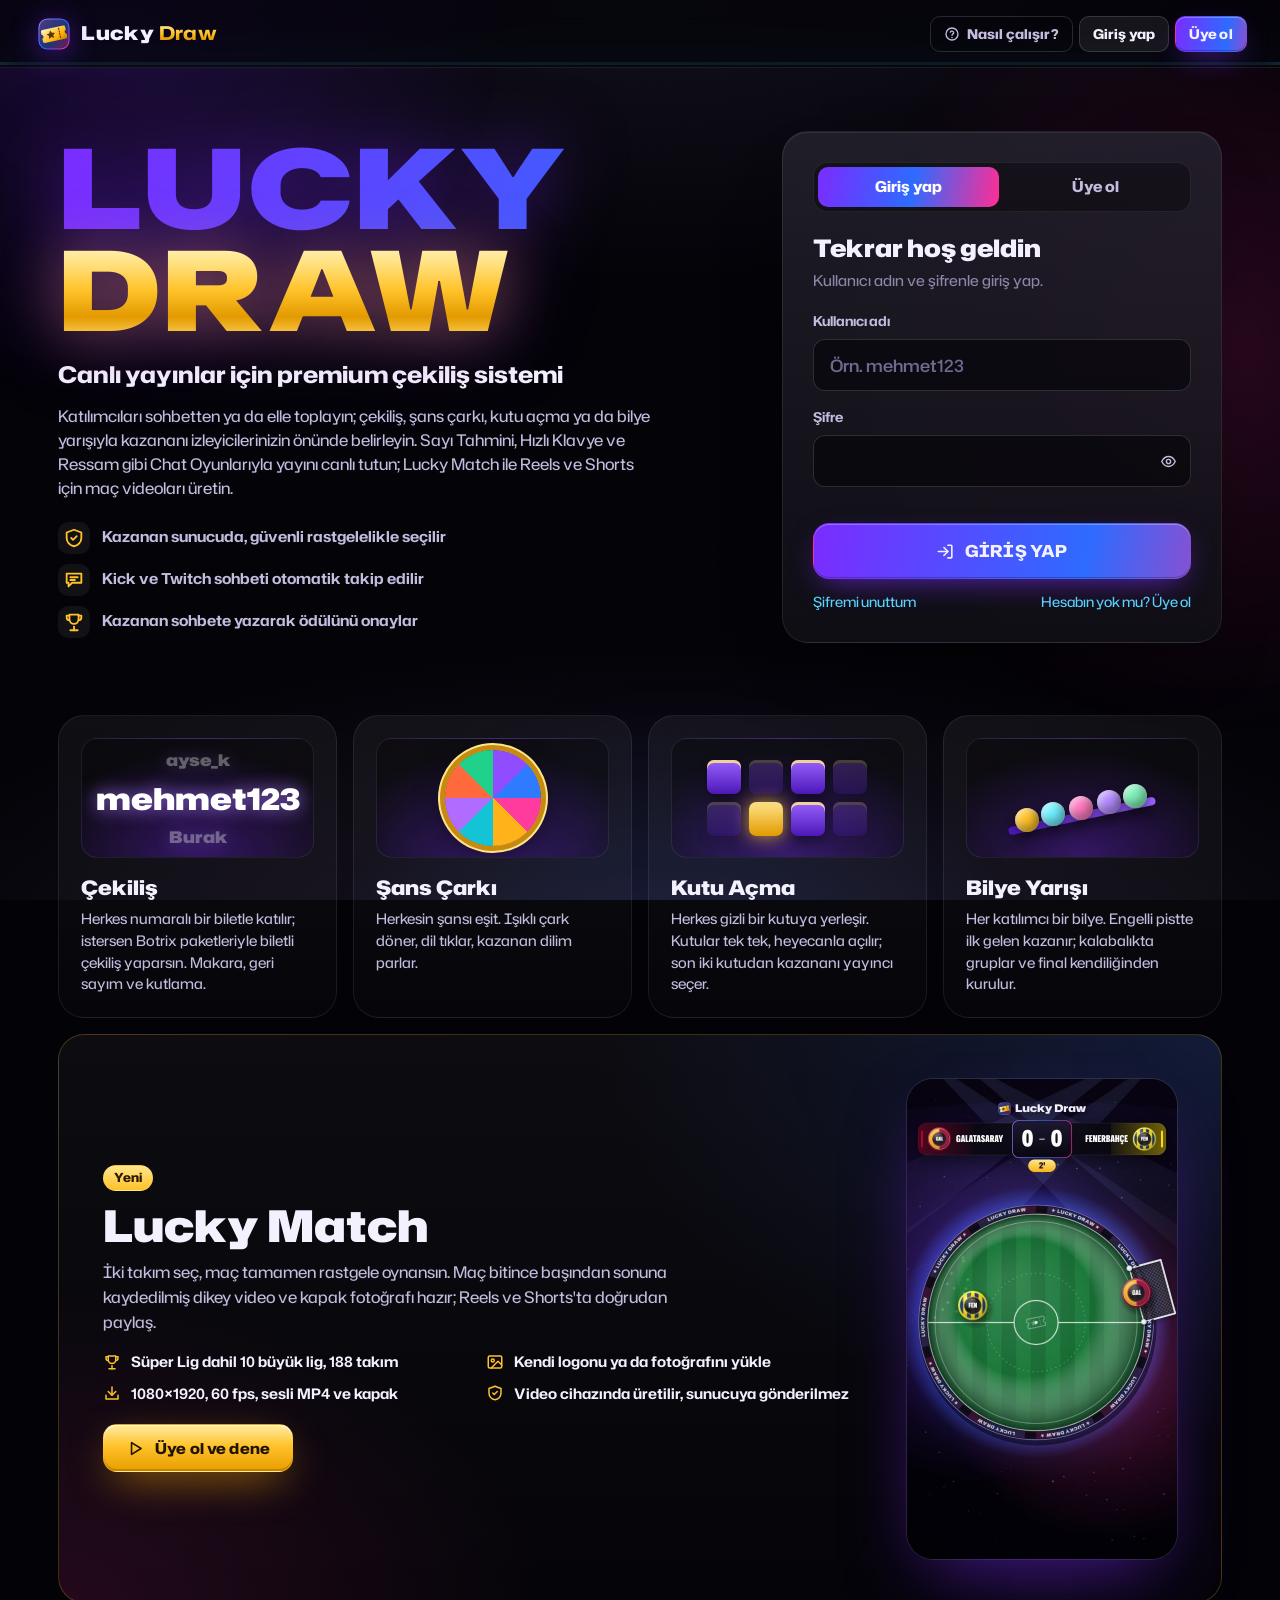
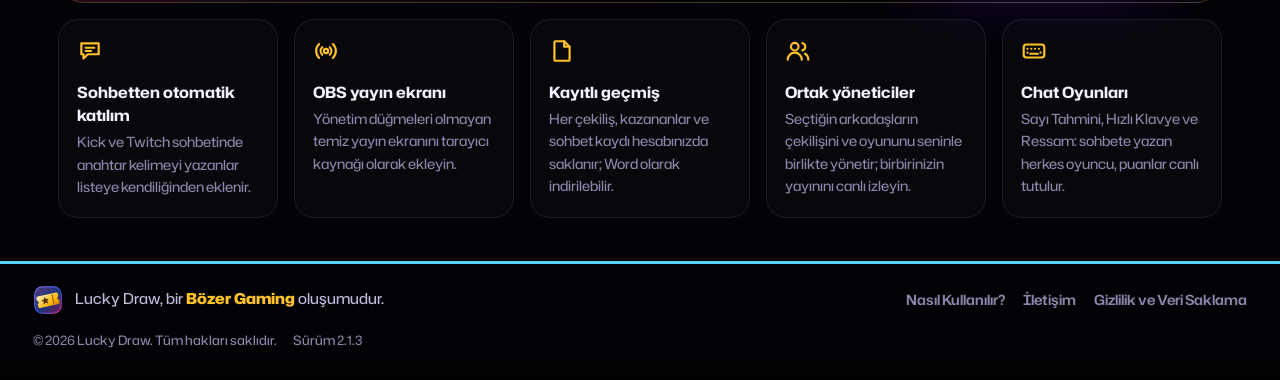
==== commit b1a8ec70: "Add files via upload" ====
--- a/index.html
+++ b/index.html
@@ -22,8 +22,8 @@
 <meta property="og:title" content="Lucky Draw – Canlı Yayın Çekiliş Sistemi">
 <meta property="og:description" content="Çekiliş, Şans Çarkı, Kutu Açma ve Bilye Yarışı. Kick ve Twitch sohbetinden otomatik katılım, OBS yayın ekranı ve kayıtlı sonuçlar.">
 <meta property="og:url" content="https://mecayapp.github.io/luckydraw/">
-<meta property="og:image" content="https://mecayapp.github.io/luckydraw/assets/og.jpg?v=17d103ed3c">
-<meta property="og:image:secure_url" content="https://mecayapp.github.io/luckydraw/assets/og.jpg?v=17d103ed3c">
+<meta property="og:image" content="https://mecayapp.github.io/luckydraw/assets/og.jpg?v=154e900689">
+<meta property="og:image:secure_url" content="https://mecayapp.github.io/luckydraw/assets/og.jpg?v=154e900689">
 <meta property="og:image:type" content="image/jpeg">
 <meta property="og:image:width" content="1200">
 <meta property="og:image:height" content="630">
@@ -31,33 +31,33 @@
 <meta name="twitter:card" content="summary_large_image">
 <meta name="twitter:title" content="Lucky Draw – Canlı Yayın Çekiliş Sistemi">
 <meta name="twitter:description" content="Çekiliş, Şans Çarkı, Kutu Açma ve Bilye Yarışı. Sohbetten otomatik katılım ve OBS yayın ekranı.">
-<meta name="twitter:image" content="https://mecayapp.github.io/luckydraw/assets/og.jpg?v=17d103ed3c">
+<meta name="twitter:image" content="https://mecayapp.github.io/luckydraw/assets/og.jpg?v=154e900689">
 <link rel="icon" href="assets/icons/favicon.svg" type="image/svg+xml">
 <link rel="icon" href="assets/icons/favicon-32.png?v=211" sizes="32x32" type="image/png">
 <link rel="apple-touch-icon" sizes="180x180" href="assets/icons/apple-touch-icon.png?v=211">
 <link rel="manifest" href="manifest.webmanifest">
 <link rel="preload" href="assets/fonts/ldhubot-latin.woff2" as="font" type="font/woff2" crossorigin>
-<link rel="stylesheet" href="assets/css/app.01af98d114.css">
+<link rel="stylesheet" href="assets/css/app.3625dc8803.css">
 <script src="assets/js/boot.01cd77945b.js"></script>
-<link rel="modulepreload" href="assets/js/c/YYAZU3F5.js">
+<link rel="modulepreload" href="assets/js/c/K3QZO5N7.js">
 <link rel="modulepreload" href="assets/js/c/4AE2IUCU.js">
 <link rel="modulepreload" href="assets/js/c/B2YYUC4N.js">
 <link rel="modulepreload" href="assets/js/c/O6OHSHW5.js">
-<link rel="modulepreload" href="assets/js/c/GPOPOXKV.js">
-<link rel="modulepreload" href="assets/js/c/USOY6QOW.js">
+<link rel="modulepreload" href="assets/js/c/OOU5GEII.js">
+<link rel="modulepreload" href="assets/js/c/MRL5TYLQ.js">
 <link rel="modulepreload" href="assets/js/c/2YYTJVSD.js">
-<link rel="modulepreload" href="assets/js/c/CHOHQT42.js">
+<link rel="modulepreload" href="assets/js/c/DQGWSRDB.js">
 <link rel="modulepreload" href="assets/js/c/JPWMTEHN.js">
 <link rel="modulepreload" href="assets/js/c/NMVFWDNL.js">
-<link rel="modulepreload" href="assets/js/c/AUMOOA5P.js">
+<link rel="modulepreload" href="assets/js/c/MKU4A273.js">
 <link rel="modulepreload" href="assets/js/c/7N5MS3RO.js">
-<link rel="modulepreload" href="assets/js/c/DDPEOM7S.js">
-<link rel="modulepreload" href="assets/js/c/RC65WJOA.js">
-<link rel="modulepreload" href="assets/js/c/APZJGTND.js">
+<link rel="modulepreload" href="assets/js/c/RRXUKLEK.js">
+<link rel="modulepreload" href="assets/js/c/7I5M67PT.js">
+<link rel="modulepreload" href="assets/js/c/4GD37FB5.js">
 <link rel="modulepreload" href="assets/js/c/UMHHLPOE.js">
-<link rel="modulepreload" href="assets/js/c/EIPHVVNP.js">
-<link rel="modulepreload" href="assets/js/c/KY2AESMT.js">
-<script type="module" src="assets/js/app.E6HILREA.js"></script>
+<link rel="modulepreload" href="assets/js/c/5EKHON6Q.js">
+<link rel="modulepreload" href="assets/js/c/RKWJSZCQ.js">
+<script type="module" src="assets/js/app.7XWYZ3PO.js"></script>
 </head>
 <body>
 <div class="bg" aria-hidden="true"><div class="glow g1"></div><div class="glow g2"></div><div class="glow g3"></div><div class="grain"></div></div>
--- a/assets/css/app.3625dc8803.css
+++ b/assets/css/app.3625dc8803.css
@@ -0,0 +1 @@
+@font-face{font-family:LD Hubot;src:url(../fonts/ldhubot-latin.woff2) format("woff2");font-weight:400 900;font-stretch:75% 125%;font-style:normal;font-display:swap;unicode-range:U+0000-002F,U+003A-00FF,U+0131,U+2010-2027,U+2030,U+2039-203A,U+20AC,U+2122,U+2212}@font-face{font-family:LD Hubot;src:url(../fonts/ldhubot-digits.woff2) format("woff2");font-weight:400 900;font-stretch:75% 125%;font-style:normal;font-display:swap;unicode-range:U+0030-0039}@font-face{font-family:LD Hubot;src:url(../fonts/ldhubot-ext.woff2) format("woff2");font-weight:400 900;font-stretch:75% 125%;font-style:normal;font-display:swap;unicode-range:U+0100-0130,U+0132-017F,U+0218-021B,U+1E9E}:root{--f:"LD Hubot","Segoe UI Variable Text","Segoe UI",system-ui,-apple-system,"Helvetica Neue",Arial,sans-serif;--night:#030207;--anth-1:#111017;--anth-2:#1a1922;--anth-3:#25232f;--line:rgba(255,255,255,.08);--line-2:rgba(255,255,255,.14);--ink:#f4f1ff;--ink-2:#c3bcdf;--ink-3:#8d86aa;--violet:#7b2cff;--violet-2:#a779ff;--blue:#2e6bff;--ice:#57d9ff;--pink:#ff2d95;--pink-2:#ff7ac2;--gold:#ffc229;--gold-hi:#ffe58a;--gold-lo:#c77800;--neon:linear-gradient(100deg,#7b2cff 0%,#2e6bff 52%,#ff2d95 100%);--gold-grad:linear-gradient(180deg,#fff4c9 0%,#ffe58a 22%,#ffc229 52%,#e39a00 78%,#ffd25c 100%);--r-lg:26px;--r-md:18px;--r-sm:12px;--ease:cubic-bezier(.2,.8,.2,1);color-scheme:dark}*,*:before,*:after{box-sizing:border-box}html,body{height:100%}body{margin:0;background:var(--night);color:var(--ink);font-family:var(--f);font-size:15px;line-height:1.5;font-weight:450;font-stretch:100%;-webkit-font-smoothing:antialiased;-moz-osx-font-smoothing:grayscale;overflow:hidden;text-rendering:optimizeLegibility}button,input,textarea,select{font:inherit;color:inherit}button{cursor:pointer}svg.i{width:20px;height:20px;flex:none;fill:none;stroke:currentColor;stroke-width:2;stroke-linecap:round;stroke-linejoin:round}.sr-only{position:absolute!important;width:1px;height:1px;padding:0;margin:-1px;overflow:hidden;clip:rect(0 0 0 0);white-space:nowrap;border:0}[hidden]{display:none!important}::selection{background:#7b2cff8c;color:#fff}:focus-visible{outline:3px solid var(--ice);outline-offset:3px}input::placeholder,textarea::placeholder{color:#6f6990}::-webkit-scrollbar{width:10px;height:10px}::-webkit-scrollbar-thumb{background:#ffffff24;border-radius:10px;border:2px solid transparent;background-clip:padding-box}::-webkit-scrollbar-thumb:hover{background-color:#ffffff3d}::-webkit-scrollbar-track{background:transparent}.bg{position:fixed;inset:0;z-index:0;pointer-events:none;overflow:hidden;background:radial-gradient(110% 70% at 50% 115%,#1c1726,#1c172600 62%),radial-gradient(80% 60% at 50% -10%,#15121f,#15121f00 70%),var(--night)}.bg .glow{position:absolute;border-radius:50%;width:70vmax;height:70vmax;opacity:.5;will-change:transform;animation:drift 34s ease-in-out infinite alternate;animation-play-state:paused}.bg .g1{left:-26vmax;top:-34vmax;background:radial-gradient(circle,#7b2cff6b,#7b2cff00 62%)}.bg .g2{right:-30vmax;top:-8vmax;background:radial-gradient(circle,#ff2d954d,#ff2d9500 62%);animation-duration:41s;animation-delay:-12s}.bg .g3{left:18vmax;bottom:-48vmax;background:radial-gradient(circle,#2e6bff57,#2e6bff00 62%);animation-duration:47s;animation-delay:-20s}.bg .grain{position:absolute;inset:-50%;opacity:.05;mix-blend-mode:overlay;background-image:url("data:image/svg+xml;utf8,<svg xmlns='http://www.w3.org/2000/svg' width='220' height='220'><filter id='n'><feTurbulence type='fractalNoise' baseFrequency='.85' numOctaves='2' stitchTiles='stitch'/></filter><rect width='100%' height='100%' filter='url(%23n)'/></svg>")}@keyframes drift{0%{transform:translateZ(0) scale(1)}50%{transform:translate3d(6vmax,4vmax,0) scale(1.08)}to{transform:translate3d(-4vmax,7vmax,0) scale(.96)}}.fx-canvas{position:fixed;inset:0;width:100%;height:100%;pointer-events:none;display:block}#app{position:fixed;inset:0;z-index:2}.screen{position:absolute;inset:0;display:none}.screen.active{display:flex;animation:screen-in .42s var(--ease) both}.scroll-y{overflow-y:auto;overflow-x:hidden;overscroll-behavior:contain}.wrap{width:100%;max-width:1480px;margin:0 auto}.icon-btn{width:42px;height:42px;display:inline-grid;place-items:center;border-radius:12px;border:1px solid transparent;background:transparent;color:var(--ink-2);transition:background-color .2s,color .2s,border-color .2s}.icon-btn:hover{background:#ffffff12;color:var(--ink)}.icon-btn[aria-pressed=true]{color:var(--ice);border-color:#57d9ff59;background:#57d9ff14}.icon-btn.sm{width:34px;height:34px;border-radius:10px}.icon-btn.sm svg.i{width:17px;height:17px}.btn{--h:48px;position:relative;isolation:isolate;overflow:hidden;height:var(--h);padding:0 22px;display:inline-flex;align-items:center;justify-content:center;gap:10px;border-radius:14px;border:1px solid transparent;background:#ffffff0f;color:var(--ink);font-weight:750;font-stretch:104%;font-size:15px;letter-spacing:.01em;line-height:1;white-space:nowrap;user-select:none;-webkit-user-select:none;text-decoration:none;transition:transform .16s var(--ease),box-shadow .25s,background-color .2s,border-color .2s,color .2s,opacity .2s}.btn:active:not(:disabled){transform:translateY(1px) scale(.985)}.btn svg.i{width:19px;height:19px}.btn-primary{background:var(--neon);background-size:140% 100%;background-position:0 0;box-shadow:0 10px 30px -10px #7b2cffbf,inset 0 1px #ffffff47,inset 0 -1px #00000040;transition:transform .16s var(--ease),box-shadow .25s,background-position .5s var(--ease)}.btn-primary:hover{background-position:100% 0;box-shadow:0 14px 40px -10px #ff2d9599,inset 0 1px #ffffff52,inset 0 -1px #00000040}.btn-primary:after,.btn-gold:after{content:"";position:absolute;inset:0;z-index:-1;background:linear-gradient(105deg,transparent 35%,rgba(255,255,255,.38) 50%,transparent 65%);transform:translate(-110%);transition:transform .8s var(--ease)}.btn-primary:hover:after,.btn-gold:hover:after{transform:translate(110%)}.btn-gold{color:#201400;background:linear-gradient(180deg,#ffeca3,#ffc229 46%,#e89d00);box-shadow:inset 0 1px #ffffffb3,inset 0 -2px #8c500059,0 14px 44px -12px #ffaa00bf}.btn-gold:hover{box-shadow:inset 0 1px #ffffffb3,inset 0 -2px #8c500059,0 18px 56px -10px #ffbe28d9}.btn-secondary{background:#ffffff12;border-color:var(--line-2)}.btn-secondary:hover{background:#ffffff1c;border-color:#ffffff38}.btn-ghost{background:transparent;border-color:var(--line-2);color:var(--ink-2)}.btn-ghost:hover{color:var(--ink);background:#ffffff0d}.btn-danger{background:#ff2d9517;border-color:#ff2d9566;color:#ffb6d6}.btn-danger:hover{background:#ff2d952e;color:#fff}.btn-sm{--h:36px;padding:0 13px;font-size:13.5px;border-radius:10px;gap:7px}.btn-sm svg.i{width:16px;height:16px}.btn-lg{--h:56px;font-size:16.5px;padding:0 26px;border-radius:16px}.btn-xl{--h:68px;font-size:19px;padding:0 40px;border-radius:18px;font-weight:850;font-stretch:110%;letter-spacing:.03em}.btn-block{width:100%}.btn:disabled{opacity:.42;cursor:not-allowed}.btn[aria-disabled=true]{opacity:.5;cursor:not-allowed}.btn-gold:disabled,.btn-primary:disabled{box-shadow:none}.panel{position:relative;border-radius:var(--r-lg);background:linear-gradient(180deg,#242130bd,#13121bc7);border:1px solid var(--line);box-shadow:inset 0 1px #ffffff12,0 30px 70px -40px #000000e6;backdrop-filter:blur(18px) saturate(130%);-webkit-backdrop-filter:blur(18px) saturate(130%)}.panel:before{content:"";position:absolute;inset:0;border-radius:inherit;pointer-events:none;background:linear-gradient(125deg,#ffffff12,#fff0 34%)}body.low-fx .panel{backdrop-filter:none;-webkit-backdrop-filter:none;background:linear-gradient(180deg,#201e2b,#15141d)}.field{display:block;margin:0 0 16px}.field>span{display:block;margin:0 0 8px;font-size:13.5px;font-weight:650;color:var(--ink-2)}.input{width:100%;height:52px;padding:0 16px;border-radius:var(--r-sm);border:1px solid var(--line-2);background:#0302078c;color:var(--ink);font-size:17px;font-weight:550;transition:border-color .2s,box-shadow .2s,background-color .2s}.input:hover{border-color:#ffffff38}.input:focus{outline:none;border-color:#a779ffd9;background:#030207bf;box-shadow:0 0 0 4px #7b2cff38,0 0 26px -6px #7b2cffb3}.input.invalid{border-color:#ff2d95d9;box-shadow:0 0 0 4px #ff2d9529}.input.num{font-variant-numeric:tabular-nums}textarea.input{height:auto;min-height:220px;padding:14px 16px;line-height:1.55;font-size:15.5px;resize:vertical}.field-error{min-height:20px;margin:7px 0 0;font-size:13.5px;line-height:1.35;color:#ff9ccb}.hint{margin:12px 0 0;font-size:13px;line-height:1.45;color:var(--ink-3)}kbd{display:inline-block;min-width:22px;padding:1px 6px;border-radius:6px;border:1px solid var(--line-2);border-bottom-width:2px;background:#ffffff0d;font:inherit;font-size:12px;font-weight:700;text-align:center;color:var(--ink)}.switch{display:inline-flex;align-items:center;gap:10px;font-size:14px;font-weight:600;color:var(--ink-2);cursor:pointer;-webkit-user-select:none;user-select:none}.switch input{position:absolute;opacity:0;width:1px;height:1px}.switch .tog{position:relative;width:42px;height:24px;flex:none;border-radius:24px;background:#ffffff24;transition:background-color .2s}.switch .tog:after{content:"";position:absolute;top:3px;left:3px;width:18px;height:18px;border-radius:50%;background:#fff;box-shadow:0 2px 6px #0006;transition:transform .22s var(--ease)}.switch input:checked+.tog{background:linear-gradient(90deg,var(--violet),var(--pink))}.switch input:checked+.tog:after{transform:translate(18px)}.switch input:focus-visible+.tog{outline:3px solid var(--ice);outline-offset:2px}.switch:hover{color:var(--ink)}.check{display:flex;align-items:flex-start;gap:12px;padding:14px 16px;border-radius:14px;border:1px solid var(--line);background:#ffffff08;cursor:pointer;font-size:14.5px;color:var(--ink-2)}.check input{width:20px;height:20px;margin:1px 0 0;flex:none;accent-color:var(--violet)}.check b{color:var(--ink);font-weight:700}.stats{display:grid;grid-template-columns:repeat(3,minmax(0,1fr));gap:14px}.stat{padding:16px 22px 18px;border-radius:22px;min-width:0}.stat-label{display:block;font-size:12.5px;font-weight:750;letter-spacing:.05em;color:var(--ink-3)}.stat-value{display:block;margin-top:4px;font-size:clamp(32px,3.1vw,52px);font-weight:850;font-stretch:115%;line-height:1.05;font-variant-numeric:tabular-nums;white-space:nowrap;overflow:hidden;text-overflow:ellipsis}.stat-tickets .stat-value{color:var(--gold)}.stat-name .stat-value{font-size:clamp(18px,1.55vw,26px);font-stretch:100%;line-height:1.25;white-space:normal;display:-webkit-box;-webkit-line-clamp:2;-webkit-box-orient:vertical;overflow-wrap:anywhere;margin-top:8px}.stat-sub{display:block;margin-top:4px;min-height:19px;font-size:13px;color:var(--ink-2)}.toolbar{display:flex;align-items:center;gap:12px;flex-wrap:wrap;padding:0 10px 12px}.search{position:relative;flex:1;min-width:200px;max-width:420px}.search svg.i{position:absolute;left:13px;top:50%;transform:translateY(-50%);color:var(--ink-3);width:18px;height:18px;pointer-events:none}.search .input{height:42px;padding-left:40px;padding-right:38px;font-size:15px}.search .clear{position:absolute;right:4px;top:50%;transform:translateY(-50%)}.toolbar .spacer{flex:1}.ptable{--cols:52px minmax(0,1fr) 128px 120px 196px;flex:1;min-height:0;display:flex;flex-direction:column;border-top:1px solid var(--line)}.ptable.no-odds{--cols:52px minmax(0,1fr) 128px 196px}.ptable.no-odds .c-odds{display:none}.th-row,.tr{display:grid;grid-template-columns:var(--cols);align-items:center;column-gap:12px;padding:0 14px}.th-row{height:44px;font-size:12.5px;font-weight:750;color:var(--ink-3);border-bottom:1px solid var(--line)}.th{display:inline-flex;align-items:center;gap:6px;padding:0;border:0;background:none;color:inherit;font:inherit;text-align:left;min-width:0}button.th:hover{color:var(--ink)}.th .sort{width:12px;height:12px;opacity:.35}.th[aria-sort=ascending] .sort,.th[aria-sort=descending] .sort{opacity:1;color:var(--ice)}.th[aria-sort=descending] .sort{transform:rotate(180deg)}.c-num{justify-content:flex-end;text-align:right}.c-act{justify-content:flex-end;display:flex;gap:6px}.vlist{position:relative;overflow-y:auto;overflow-x:hidden;overscroll-behavior:contain}.vl-sizer{position:relative;flex:none;width:100%}.vl-win{position:absolute;left:0;right:0;top:0;will-change:transform}.ptable .vlist{flex:1 1 0px;min-height:280px}.tr{height:58px;border-bottom:1px solid rgba(255,255,255,.05);border-radius:12px;transition:background-color .2s}.tr:hover{background:#ffffff09}.tr .c-idx{color:var(--ink-3);font-size:13.5px;font-variant-numeric:tabular-nums}.tr .c-name{display:flex;align-items:center;gap:10px;min-width:0;font-size:16.5px;font-weight:650}.tr .c-name .nm{overflow:hidden;text-overflow:ellipsis;white-space:nowrap;flex:0 1 auto;min-width:4ch}.tr .c-tk{font-size:17px;font-weight:800;font-stretch:108%;color:var(--gold);font-variant-numeric:tabular-nums;display:flex;justify-content:flex-end}.tr .c-odds{display:flex;flex-direction:column;align-items:flex-end;gap:4px;font-size:14px;font-weight:650;color:var(--ink-2);font-variant-numeric:tabular-nums}.tr .c-odds .bar{width:72px;height:3px;border-radius:3px;background:#ffffff14;overflow:hidden}.tr .c-odds .bar i{display:block;height:100%;background:linear-gradient(90deg,var(--violet-2),var(--pink));border-radius:3px}.tr.is-new{animation:row-flash 1.4s ease-out}@keyframes row-flash{0%,20%{background:#ffc22933}to{background:transparent}}.tr.is-out .nm,.tr.is-out .c-tk{opacity:.5}.tr.editing{background:#7b2cff1a;box-shadow:inset 0 0 0 1px #a779ff73}.tr .input{height:40px;font-size:15.5px;padding:0 12px}.tr .c-tk .input{text-align:right;font-weight:750}.chip-win{flex:none;display:inline-flex;align-items:center;gap:5px;height:22px;padding:0 9px;border-radius:22px;font-size:11.5px;font-weight:750;color:#2a1a00;background:var(--gold-grad)}.chip-win svg.i{width:13px;height:13px;stroke-width:2.4}.chip-out{flex:none;height:22px;padding:0 9px;display:inline-flex;align-items:center;border-radius:22px;font-size:11.5px;font-weight:700;color:var(--ink-2);border:1px solid var(--line-2)}.empty{display:flex;flex-direction:column;align-items:center;justify-content:center;gap:10px;padding:48px 24px;text-align:center;color:var(--ink-2)}.empty .ticket-art{width:120px;height:70px;opacity:.9}.empty b{color:var(--ink);font-size:17px;font-weight:750}.empty p{margin:0;max-width:440px;font-size:14.5px}.list-foot{display:flex;justify-content:space-between;gap:10px;padding:10px 14px 4px;font-size:13px;color:var(--ink-3)}.modal-layer{position:fixed;inset:0;z-index:60;display:grid;place-items:center;padding:20px;background:#020106b8;backdrop-filter:blur(6px);-webkit-backdrop-filter:blur(6px);animation:fade-in .2s ease-out}.modal{position:relative;width:min(560px,100%);max-height:calc(100vh - 40px);display:flex;flex-direction:column;border-radius:24px;background:linear-gradient(180deg,#22202d,#16151e);border:1px solid var(--line-2);box-shadow:0 40px 100px -30px #000000f2,0 0 0 1px #0006;animation:modal-in .28s var(--ease)}.modal.wide{width:min(820px,100%)}@keyframes modal-in{0%{opacity:0;transform:translateY(14px) scale(.97)}to{opacity:1;transform:none}}.modal-head{display:flex;align-items:center;justify-content:space-between;gap:12px;padding:20px 22px 6px}.modal-head h2{margin:0;font-size:20px;font-weight:850;font-stretch:108%;line-height:1.25}.modal-body{padding:10px 22px 4px;overflow:auto;color:var(--ink-2);font-size:15px}.modal-body p{margin:0 0 12px}.modal-body strong{color:var(--ink);font-weight:750}.modal-foot{display:flex;justify-content:flex-end;gap:10px;padding:16px 22px 20px;flex-wrap:wrap}.help h3{margin:22px 0 8px;font-size:16px;font-weight:800;color:var(--ink)}.help h3:first-child{margin-top:4px}.help .quote{margin:4px 0 14px;padding:14px 18px;border-radius:14px;border:1px solid rgba(255,194,41,.3);background:#ffc2290f;color:var(--gold-hi);font-size:16.5px;font-weight:650;line-height:1.5}.help ul{margin:0 0 6px;padding-left:20px}.help li{margin:0 0 6px}.help table{width:100%;border-collapse:collapse;margin:6px 0 8px;font-size:14.5px}.help th,.help td{padding:8px 10px;border-bottom:1px solid var(--line);text-align:left}.help th{color:var(--ink-3);font-weight:700;font-size:12.5px}.help td.n{text-align:right;font-variant-numeric:tabular-nums}.help .formula{display:inline-block;padding:4px 10px;border-radius:8px;background:#ffffff0f;color:var(--ink);font-weight:700}.keys{display:grid;grid-template-columns:auto 1fr;gap:8px 14px;align-items:center;margin:4px 0}.bulk-file{display:flex;align-items:center;gap:12px;flex-wrap:wrap;margin:12px 0 4px}.bulk-file .fname{font-size:13.5px;color:var(--ink-3)}.bulk-opts{margin:10px 0 0}.bulk-sum{margin:14px 0 0;padding:12px 14px;border-radius:12px;background:#ffffff0a;border:1px solid var(--line);font-size:14px;color:var(--ink-2)}.bulk-sum .ok{color:#8ff0c2;font-weight:700}.bulk-sum .bad{color:#ff9ccb;font-weight:700}.bulk-bad{margin:10px 0 0;max-height:150px;overflow:auto;font-size:13.5px;color:#ffc2de}.bulk-bad li{margin:0 0 4px}.bulk-bad code{font:inherit;color:#fff;background:#ff2d9524;padding:0 5px;border-radius:5px}.dropping textarea{border-color:var(--ice)!important;box-shadow:0 0 0 4px #57d9ff33!important}.toasts{position:fixed;left:50%;bottom:22px;z-index:70;transform:translate(-50%);display:flex;flex-direction:column-reverse;align-items:center;gap:8px;pointer-events:none;width:min(560px,calc(100vw - 24px))}.toast{pointer-events:auto;display:flex;align-items:flex-start;gap:10px;max-width:100%;padding:12px 16px;border-radius:14px;background:#181622f5;border:1px solid var(--line-2);box-shadow:0 18px 50px -14px #000000e6;font-size:14.5px;line-height:1.4;color:var(--ink);animation:toast-in .3s var(--ease)}.toast svg.i{width:18px;height:18px;margin-top:1px}.toast.success svg.i{color:#7ef0b8}.toast.info svg.i{color:var(--ice)}.toast.warn{border-color:#ffc22973}.toast.warn svg.i{color:var(--gold)}.toast.error{border-color:#ff2d958c}.toast.error svg.i{color:var(--pink-2)}.toast.out{animation:toast-out .25s ease-in forwards}@keyframes toast-in{0%{opacity:0;transform:translateY(10px) scale(.98)}to{opacity:1;transform:none}}@keyframes toast-out{to{opacity:0;transform:translateY(8px)}}.has-frame{position:relative;--u: calc(var(--s, 40px) / 100)}.has-frame:before{content:"";position:absolute;inset:calc(var(--s, 40px) * -.11);border-radius:50%;padding:max(2.5px,calc(var(--s, 40px) * .085));background:var(--frm);-webkit-mask:linear-gradient(#000 0 0) content-box,linear-gradient(#000 0 0);-webkit-mask-composite:xor;mask:linear-gradient(#000 0 0) content-box exclude,linear-gradient(#000 0 0);pointer-events:none;z-index:3;filter:drop-shadow(0 0 var(--frg-r, 0) var(--frg, transparent))}.has-frame:after{position:absolute;pointer-events:none}.fr-bronz{--frm: conic-gradient(from 0deg, #5a2f0e, #c47a3c 8%, #ffd2a1 13%, #9a5a24 19%, #5a2f0e 28%, #b8743a 38%, #ffe0b8 44%, #8c4f1d 52%, #5a2f0e 62%, #c98544 72%, #f7c18a 80%, #7a4318 90%, #5a2f0e);--frg: rgba(214, 140, 70, .5);--frg-r: 3px}.fr-bronz:before{animation:fr-spin 9s linear infinite}.fr-bronz:after{content:"";inset:calc(var(--s, 40px) * -.11);border-radius:50%;--r: calc(var(--u) * 2.4);background:radial-gradient(circle at 50% 3.6%,#ffe6c6 0 calc(var(--r) * .55),#5a2f0e var(--r),transparent calc(var(--r) * 1.2)),radial-gradient(circle at 96.4% 50%,#ffe6c6 0 calc(var(--r) * .55),#5a2f0e var(--r),transparent calc(var(--r) * 1.2)),radial-gradient(circle at 50% 96.4%,#ffe6c6 0 calc(var(--r) * .55),#5a2f0e var(--r),transparent calc(var(--r) * 1.2)),radial-gradient(circle at 3.6% 50%,#ffe6c6 0 calc(var(--r) * .55),#5a2f0e var(--r),transparent calc(var(--r) * 1.2));z-index:4}.fr-gumus{--frm: conic-gradient(from 0deg, #59626d, #e9eef3 7%, #8c96a2 13%, #ffffff 19%, #6b7581 27%, #c9d1da 38%, #ffffff 45%, #77818d 53%, #59626d 62%, #dfe6ec 72%, #ffffff 78%, #8c96a2 86%, #59626d);--frg: rgba(235, 242, 250, .6);--frg-r: 4px}.fr-gumus:before{animation:fr-spin 7s linear infinite}.fr-gumus:after{content:"";right:calc(var(--s, 40px) * -.2);top:calc(var(--s, 40px) * -.18);width:calc(var(--s, 40px) * .38);height:calc(var(--s, 40px) * .38);min-width:9px;min-height:9px;background:radial-gradient(circle,#fff 0 18%,#e6f0ff 40%,#c9d6e6);clip-path:polygon(50% 0,59% 41%,100% 50%,59% 59%,50% 100%,41% 59%,0 50%,41% 41%);animation:fr-glint 3.2s ease-in-out infinite;z-index:5}.fr-altin{--frm: conic-gradient(from 0deg, #8a5d00, #ffe58a 7%, #c8900e 13%, #fff8d6 18%, #9c6b05 26%, #ffd95a 36%, #b07a08 45%, #fff2b0 54%, #8a5d00 63%, #ffcf40 74%, #c8900e 83%, #fff6cc 92%, #8a5d00);--frg: rgba(255, 196, 46, .8);--frg-r: 6px}.fr-altin:before{animation:fr-spin 6s linear infinite}.fr-altin:after{content:"";inset:calc(var(--s, 40px) * -.22);border-radius:50%;--r: calc(var(--u) * 2.2);background:radial-gradient(circle at 16% 18%,#fff 0 calc(var(--r) * .5),rgba(255,230,140,.7) calc(var(--r) * .8),transparent calc(var(--r) * 1.4)),radial-gradient(circle at 86% 22%,#fff6c0 0 calc(var(--r) * .6),transparent calc(var(--r) * 1.3)),radial-gradient(circle at 82% 86%,#fff 0 calc(var(--r) * .45),transparent calc(var(--r) * 1.1)),radial-gradient(circle at 9% 70%,#ffe58a 0 calc(var(--r) * .5),transparent calc(var(--r) * 1.2)),radial-gradient(circle at 50% 2%,#fff 0 calc(var(--r) * .4),transparent calc(var(--r) * 1));animation:fr-twinkle 2.2s ease-in-out infinite;z-index:4}.fr-neon{--frm: conic-gradient(from 0deg, #ff2bd6, #ff8ef0 12%, #00f0ff 25%, #9ffcff 37%, #ff2bd6 50%, #ff8ef0 62%, #00f0ff 75%, #9ffcff 87%, #ff2bd6);--frg: rgba(255, 43, 214, .95);--frg-r: 8px}.fr-neon:before{animation:fr-spin 4s linear infinite,fr-flicker 3.4s steps(1) infinite}.fr-neon:after{content:"";inset:calc(var(--s, 40px) * -.2);border-radius:50%;border:max(1px,calc(var(--u) * 2.2)) solid #7ffcff;box-shadow:0 0 calc(var(--u) * 7) #00f0ffe6,inset 0 0 calc(var(--u) * 5) #00f0ffb3;animation:fr-tube 2.6s ease-in-out infinite;z-index:2}.fr-ates{--frm: conic-gradient(from 0deg, #ff2d00, #ffb000, #ff5a00, #ffe066, #ff3d00, #ff9a00, #ff2d00);--frg: rgba(255, 110, 0, .95);--frg-r: 9px}.fr-ates:before{animation:fr-spin 2.6s linear infinite}.fr-ates:after{content:"";inset:calc(var(--s, 40px) * -.3);border-radius:50%;background:repeating-conic-gradient(from 0deg,#ff460000,#ff7800f2 8deg,#ffec8cf2 11deg,#ff3c0000 19deg);-webkit-mask:radial-gradient(circle closest-side,transparent 0 70%,#000 76%,rgba(0,0,0,.6) 88%,transparent 100%);mask:radial-gradient(circle closest-side,transparent 0 70%,#000 76%,rgba(0,0,0,.6) 88%,transparent 100%);animation:fr-spin 7s linear infinite reverse,fr-blaze .32s ease-in-out infinite alternate;z-index:2}.fr-buz{--frm: conic-gradient(from 0deg, #ffffff, #bfeaff 5%, #ffffff 8%, #8fd3ff 13%, #e6f9ff 17%, #ffffff 21%, #a6dcff 27%, #ffffff 31%, #d6f3ff 37%, #7cc6f2 42%, #ffffff 47%, #c8efff 54%, #ffffff 58%, #93d6ff 64%, #e9fbff 70%, #ffffff 75%, #a9e2ff 82%, #ffffff 88%, #c3ecff 94%, #ffffff);--frg: rgba(170, 228, 255, .85);--frg-r: 5px}.fr-buz:before{animation:fr-spin 24s linear infinite}.fr-buz:after{content:"";inset:calc(var(--s, 40px) * -.3) calc(var(--s, 40px) * -.18) calc(var(--s, 40px) * -.16);--r: calc(var(--u) * 1.6);background:url("data:image/svg+xml,%3Csvg xmlns='http://www.w3.org/2000/svg' viewBox='-12 -12 24 24'%3E%3Cg stroke='%23ffffff' stroke-width='1.8' stroke-linecap='round' fill='none'%3E%3Cpath d='M0-10V10M-8.7-5L8.7 5M-8.7 5L8.7-5'/%3E%3Cpath d='M-2.5-7.5L0-5L2.5-7.5M-2.5 7.5L0 5L2.5 7.5M-7.7-1.3L-5-0.3L-5.2-3.4M7.7 1.3L5 0.3L5.2 3.4M-7.7 1.3L-5 0.3L-5.2 3.4M7.7-1.3L5-0.3L5.2-3.4'/%3E%3C/g%3E%3C/svg%3E") 50% 0 / calc(var(--s, 40px) * .3) no-repeat,radial-gradient(circle at 12% 30%,#fff 0 var(--r),transparent calc(var(--r) * 1.6)),radial-gradient(circle at 90% 34%,#dff6ff 0 var(--r),transparent calc(var(--r) * 1.6)),radial-gradient(circle at 76% 92%,#fff 0 calc(var(--r) * .8),transparent calc(var(--r) * 1.4)),radial-gradient(circle at 16% 84%,#c9efff 0 calc(var(--r) * .8),transparent calc(var(--r) * 1.4));filter:drop-shadow(0 0 calc(var(--u) * 2) rgba(150,220,255,.9));animation:fr-twinkle 2.8s ease-in-out infinite;z-index:5}.fr-kraliyet{--frm: conic-gradient(from 200deg, #4a1680, #ffd54f, #7d2fbf, #fff0b8, #5b1a8f, #ffc93d, #4a1680);--frg: rgba(200, 120, 255, .6);--frg-r: 6px}.fr-kraliyet:after{content:"";left:50%;top:calc(var(--s, 40px) * -.3);width:calc(var(--s, 40px) * .46);height:calc(var(--s, 40px) * .27);min-width:12px;min-height:7px;transform:translate(-50%);background:linear-gradient(180deg,#fff3c4,#ffc93d 55%,#c48a00);clip-path:polygon(0 100%,0 30%,22% 62%,50% 0,78% 62%,100% 30%,100% 100%);filter:drop-shadow(0 1px 1px rgba(0,0,0,.45));z-index:5}.fr-zumrut{--frm: conic-gradient(from 0deg, #0b5d38, #45e897 5%, #0e7a49 10%, #e8c66a 11.5% 13%, #0b5d38 14.5%, #6af5b2 20%, #0e7a49 25%, #e8c66a 26.5% 28%, #0b5d38 29.5%, #3fe08f 35%, #0e7a49 40%, #e8c66a 41.5% 43%, #0b5d38 44.5%, #6af5b2 50%, #0e7a49 55%, #e8c66a 56.5% 58%, #0b5d38 59.5%, #45e897 65%, #0e7a49 70%, #e8c66a 71.5% 73%, #0b5d38 74.5%, #6af5b2 80%, #0e7a49 85%, #e8c66a 86.5% 88%, #0b5d38 89.5%, #45e897 95%, #0b5d38);--frg: rgba(40, 230, 140, .7);--frg-r: 6px}.fr-zumrut:before{animation:fr-spin 14s linear infinite}.fr-zumrut:after{content:"";left:50%;top:calc(var(--s, 40px) * -.25);width:calc(var(--s, 40px) * .28);height:calc(var(--s, 40px) * .28);min-width:9px;min-height:9px;transform:translate(-50%) rotate(45deg);border-radius:18%;background:linear-gradient(135deg,#d6ffe9,#5cf0a8 22%,#10a862 48%,#054a2c);box-shadow:0 0 0 max(1px,calc(var(--u) * 2.2)) #e8c66a,0 0 calc(var(--u) * 8) #3cffa0d9;animation:fr-gem 2.4s ease-in-out infinite;z-index:5}.fr-yildirim{--frm: conic-gradient(from 0deg, #1d0a5e, #6a4cff 6%, #ffffff 8%, #3b1fb0 11%, #1d0a5e 18%, #00c2ff 26%, #ffffff 28%, #4a2bd6 31%, #1d0a5e 40%, #8f6bff 52%, #e8e0ff 54%, #3b1fb0 57%, #1d0a5e 66%, #00b4ff 76%, #ffffff 78%, #3b1fb0 81%, #1d0a5e 90%, #7b5cff 96%, #1d0a5e);--frg: rgba(130, 100, 255, .95);--frg-r: 8px}.fr-yildirim:before{animation:fr-zap 1.1s steps(1) infinite}.fr-yildirim:after{content:"";inset:calc(var(--s, 40px) * -.25);background:url("data:image/svg+xml,%3Csvg xmlns='http://www.w3.org/2000/svg' viewBox='0 0 100 100'%3E%3Cg fill='%23fff8b0' stroke='%237b5cff' stroke-width='1.2' stroke-linejoin='round'%3E%3Cpath d='M74 2 L86 2 L79 12 L88 12 L70 30 L75 17 L67 17 Z'/%3E%3Cpath d='M8 60 L18 58 L14 67 L22 66 L6 84 L10 71 L3 72 Z'/%3E%3Cpath d='M70 80 L80 82 L74 89 L82 90 L64 100 L69 91 L62 90 Z'/%3E%3C/g%3E%3C/svg%3E") center / 100% 100% no-repeat;filter:drop-shadow(0 0 calc(var(--u) * 3) rgba(160,140,255,.95));animation:fr-bolts 1.6s steps(1) infinite;z-index:5}.fr-rgb{--frm: conic-gradient(from 0deg, #ff0040, #ff8a00, #ffe600, #2bff00, #00f0ff, #0066ff, #b100ff, #ff0040);--frg: transparent;--frg-r: 0px}.fr-rgb:before{animation:fr-spin 2.2s linear infinite}.fr-rgb:after{content:"";inset:calc(var(--s, 40px) * -.17);border-radius:50%;background:var(--frm);-webkit-mask:radial-gradient(circle closest-side,transparent 0 68%,#000 80%,transparent 100%);mask:radial-gradient(circle closest-side,transparent 0 68%,#000 80%,transparent 100%);filter:blur(calc(var(--u) * 5));opacity:.9;animation:fr-spin 2.2s linear infinite;z-index:2}.fr-galaksi{--frm: conic-gradient(from 0deg, #0b0630, #3a1c8f 8%, #ff4fd8 14%, #2a1080 22%, #0b0630 32%, #00c8ff 44%, #3a1c8f 52%, #120840 62%, #9b5cff 72%, #0b0630 82%, #ff7ae0 91%, #0b0630);--frg: rgba(150, 90, 255, .8);--frg-r: 7px}.fr-galaksi:before{animation:fr-spin 14s linear infinite}.fr-galaksi:after{content:"";inset:calc(var(--s, 40px) * -.24);border-radius:50%;--r: calc(var(--u) * 1.7);background:radial-gradient(circle at 50% 3%,#fff 0 var(--r),transparent calc(var(--r) * 1.8)),radial-gradient(circle at 93% 32%,#ffd6ff 0 calc(var(--r) * .8),transparent calc(var(--r) * 1.6)),radial-gradient(circle at 80% 90%,#b8ecff 0 var(--r),transparent calc(var(--r) * 1.8)),radial-gradient(circle at 6% 64%,#fff 0 calc(var(--r) * .7),transparent calc(var(--r) * 1.4)),radial-gradient(circle at 18% 12%,#e2c8ff 0 calc(var(--r) * .6),transparent calc(var(--r) * 1.3)),radial-gradient(circle at 34% 97%,#fff 0 calc(var(--r) * .6),transparent calc(var(--r) * 1.3)),radial-gradient(circle at 97% 62%,#fff 0 calc(var(--r) * .5),transparent calc(var(--r) * 1.2));filter:drop-shadow(0 0 calc(var(--u) * 2) rgba(200,160,255,.9));animation:fr-spin 10s linear infinite reverse;z-index:4}.fr-elmas{--frm: conic-gradient(from 0deg, #ffffff, #cfe9ff 3%, #ffffff 6%, #9fb7c9 8%, #ffffff 11%, #ead9ff 14%, #ffffff 17%, #b9f3ff 20%, #8ea3b5 22%, #ffffff 25%, #fff2c9 28%, #ffffff 31%, #a7bccd 33%, #ffffff 36%, #d8f6ff 39%, #ffffff 42%, #93a8ba 44%, #ffffff 47%, #f2dcff 50%, #ffffff 53%, #b9f3ff 56%, #8ea3b5 58%, #ffffff 61%, #ffe9c4 64%, #ffffff 67%, #9fb7c9 69%, #ffffff 72%, #cfe9ff 75%, #ffffff 78%, #93a8ba 80%, #ffffff 83%, #ead9ff 86%, #ffffff 89%, #b9f3ff 92%, #8ea3b5 94%, #ffffff);--frg: rgba(210, 240, 255, .95);--frg-r: 6px}.fr-elmas:before{animation:fr-spin 5s linear infinite}.fr-elmas:after{content:"";left:50%;top:calc(var(--s, 40px) * -.3);width:calc(var(--s, 40px) * .36);height:calc(var(--s, 40px) * .27);min-width:12px;min-height:9px;transform:translate(-50%);background:linear-gradient(115deg,#fff,#bdefff 18%,#fff,#ffd8f6 42%,#fff 52%,#c7f7ff,#fff3c4,#fff 88%) 0 0 / 300% 100%;clip-path:polygon(22% 0,78% 0,100% 34%,50% 100%,0 34%);animation:fr-prism 2.6s linear infinite;z-index:5}.fr-sarikirmizi{--frm: linear-gradient(135deg, rgba(255, 255, 255, .4), rgba(255, 255, 255, 0) 38%), repeating-conic-gradient(from 0deg, #ffc400 0 41deg, #fff1b0 41deg 45deg, #c8102e 45deg 86deg, #ffd27a 86deg 90deg);--frg: rgba(255, 120, 20, .75);--frg-r: 6px}.fr-sarikirmizi:before{animation:fr-spin 10s linear infinite}.fr-sarikirmizi:after{content:"";left:50%;top:calc(var(--s, 40px) * -.29);width:calc(var(--s, 40px) * .3);height:calc(var(--s, 40px) * .3);min-width:11px;min-height:11px;transform:translate(-50%);background:radial-gradient(circle at 42% 38%,#fffbe0 0 12%,#ffd23a 40%,#e8a200 64%,#c8102e);clip-path:polygon(50% 0,61.8% 34.5%,98% 35.4%,69.1% 57.3%,79.4% 91.5%,50% 70.9%,20.6% 91.5%,30.9% 57.3%,2% 35.4%,38.2% 34.5%);animation:fr-gem 2s ease-in-out infinite,fr-starpulse 2s ease-in-out infinite;z-index:5}.fr-sarilacivert{--frm: repeating-conic-gradient(from 0deg, #ffd500 0 13deg, #fff0a0 13deg 15deg, #0b1f5e 15deg 28deg, #3a5bb8 28deg 30deg);--frg: rgba(255, 213, 0, .6);--frg-r: 5px}.fr-sarilacivert:before{animation:fr-spin 16s linear infinite}.fr-sarilacivert:after{content:"";inset:calc(var(--s, 40px) * -.11);border-radius:50%;padding:max(2.5px,calc(var(--s, 40px) * .085));background:conic-gradient(from 0deg,transparent 0 66%,rgba(255,255,255,.05) 72%,rgba(255,255,255,.95) 80%,rgba(255,246,190,.6) 83%,transparent 90%);-webkit-mask:linear-gradient(#000 0 0) content-box,linear-gradient(#000 0 0);-webkit-mask-composite:xor;mask:linear-gradient(#000 0 0) content-box exclude,linear-gradient(#000 0 0);filter:drop-shadow(0 0 calc(var(--u) * 4) rgba(255,230,120,.95));animation:fr-spin 2.4s linear infinite;z-index:4}.fr-siyahbeyaz{--frm: radial-gradient(circle closest-side, transparent 0 86%, rgba(222, 228, 236, .95) 86% 89.5%, transparent 89.5% 96.5%, rgba(210, 216, 226, .95) 96.5%), repeating-conic-gradient(from 0deg, #0c0c0e 0 9deg, #f5f5f5 9deg 18deg);--frg: rgba(230, 236, 245, .7);--frg-r: 5px}.fr-siyahbeyaz:before{animation:fr-spin 22s linear infinite}.fr-siyahbeyaz:after{content:"";inset:calc(var(--s, 40px) * -.24);border-radius:50%;--r: calc(var(--u) * 1.9);background:radial-gradient(circle at 50% 3%,#fff 0 calc(var(--r) * .7),transparent calc(var(--r) * 1.6)),radial-gradient(circle at 92% 30%,#e9eef5 0 calc(var(--r) * .6),transparent calc(var(--r) * 1.4)),radial-gradient(circle at 84% 88%,#fff 0 calc(var(--r) * .7),transparent calc(var(--r) * 1.6)),radial-gradient(circle at 10% 76%,#dfe5ee 0 calc(var(--r) * .6),transparent calc(var(--r) * 1.4)),radial-gradient(circle at 14% 16%,#fff 0 calc(var(--r) * .5),transparent calc(var(--r) * 1.2));filter:drop-shadow(0 0 calc(var(--u) * 2.5) rgba(255,255,255,.95));animation:fr-spin 12s linear infinite reverse,fr-twinkle 1.8s ease-in-out infinite;z-index:4}@media(prefers-reduced-motion:reduce){.has-frame:before,.has-frame:after{animation:none!important}}.pbg{position:absolute;inset:0;z-index:-1;overflow:hidden;border-radius:inherit;background:#05060c;contain:paint}.pbg>span{position:absolute;display:block;pointer-events:none}.pbg .pt{inset:0}.pbg .pt i{position:absolute;display:block;border-radius:50%}.pbg:after{content:"";position:absolute;inset:0;pointer-events:none;background:linear-gradient(90deg,#00000080,#0000001f 55%,#00000047)}.pbg-aurora{background:linear-gradient(180deg,#01030d,#04112a 48%,#0a2346 78%,#0d2c4f)}.pbg-aurora .l3{inset:0;opacity:.9;background-image:radial-gradient(1.2px 1.2px at 10% 20%,#fff,transparent),radial-gradient(1px 1px at 28% 8%,#cfe8ff,transparent),radial-gradient(1.5px 1.5px at 46% 26%,#fff,transparent),radial-gradient(1px 1px at 62% 12%,#fff,transparent),radial-gradient(1.3px 1.3px at 78% 30%,#e1f0ff,transparent),radial-gradient(1px 1px at 92% 10%,#fff,transparent),radial-gradient(1px 1px at 18% 42%,#fff,transparent),radial-gradient(1.2px 1.2px at 86% 48%,#fff,transparent),radial-gradient(1px 1px at 54% 44%,#bfe0ff,transparent);background-size:360px 220px;animation:pbg-twinkle 4s ease-in-out infinite alternate}.pbg-aurora .l1,.pbg-aurora .l2{left:-30%;width:160%;top:-10%;height:85%;mix-blend-mode:screen;filter:blur(26px);will-change:transform;border-radius:50%}.pbg-aurora .l1{background:linear-gradient(100deg,transparent 8%,rgba(35,255,176,.9) 26%,rgba(26,212,255,.75) 44%,transparent 58%,rgba(120,255,190,.7) 72%,transparent 88%);transform-origin:50% 0;animation:pbg-curtain 11s ease-in-out infinite alternate;opacity:.85}.pbg-aurora .l2{top:0;height:75%;background:linear-gradient(80deg,transparent 20%,rgba(166,91,255,.8) 36%,rgba(255,92,200,.55) 48%,transparent 60%,rgba(70,160,255,.7) 76%,transparent 92%);transform-origin:50% 0;animation:pbg-curtain2 15s ease-in-out infinite alternate;opacity:.7}.pbg-aurora .l4{left:0;right:0;bottom:0;height:34%;background:linear-gradient(180deg,#0b1830,#02060f);clip-path:polygon(0 62%,8% 40%,15% 55%,24% 22%,33% 48%,41% 30%,50% 58%,58% 34%,66% 52%,75% 14%,84% 44%,92% 28%,100% 46%,100% 100%,0 100%)}.pbg-aurora .pt i{width:2px;height:2px;background:#fff;box-shadow:0 0 6px 1px #a0ffdce6;opacity:0;animation:pbg-sparkle 5s ease-in-out infinite}.pbg-galaksi{background:radial-gradient(ellipse at 72% 42%,#2a0b4d,#0d0428 42%,#02010a)}.pbg-galaksi .l1{left:72%;top:42%;width:140vmax;height:140vmax;max-width:1500px;max-height:1500px;margin:-750px 0 0 -750px;border-radius:50%;background:repeating-conic-gradient(from 0deg,#ff4fd800,#ff4fd88c 22deg,#6a3cff73 40deg,#00c8ff4d 52deg,#00c8ff00 72deg,#0000 90deg);-webkit-mask:radial-gradient(circle,#000 0,rgba(0,0,0,.8) 8%,rgba(0,0,0,.25) 22%,transparent 34%);mask:radial-gradient(circle,#000 0,rgba(0,0,0,.8) 8%,rgba(0,0,0,.25) 22%,transparent 34%);filter:blur(18px);animation:pbg-spin 70s linear infinite;will-change:transform}@media(max-width:1400px){.pbg-galaksi .l1{width:1500px;height:1500px}}.pbg-galaksi .l2{left:72%;top:42%;width:220px;height:220px;margin:-110px 0 0 -110px;border-radius:50%;background:radial-gradient(circle,#fff 0,#ffe6ff 7%,rgba(255,140,240,.65) 18%,rgba(140,90,255,.25) 40%,transparent 68%);animation:pbg-core 4s ease-in-out infinite alternate}.pbg-galaksi .l3{inset:0;background-image:radial-gradient(1.3px 1.3px at 12% 18%,#fff,transparent),radial-gradient(1px 1px at 30% 70%,#ffd6ff,transparent),radial-gradient(1.6px 1.6px at 44% 36%,#fff,transparent),radial-gradient(1px 1px at 58% 84%,#b8ecff,transparent),radial-gradient(1.2px 1.2px at 88% 16%,#fff,transparent),radial-gradient(1px 1px at 6% 82%,#fff,transparent),radial-gradient(1.4px 1.4px at 66% 8%,#e2c8ff,transparent),radial-gradient(1px 1px at 94% 66%,#fff,transparent);background-size:300px 200px;animation:pbg-twinkle 3s ease-in-out infinite alternate}.pbg-galaksi .l4{right:8%;top:12%;width:180px;height:2px;border-radius:2px;background:linear-gradient(90deg,#fff0,#fff 80%,#fff);transform:rotate(-24deg);opacity:0;animation:pbg-shoot 7s ease-in infinite 1.5s;filter:drop-shadow(0 0 4px #bfe6ff)}.pbg-galaksi .pt i{width:3px;height:3px;background:#fff;box-shadow:0 0 8px 2px #c8a0ffd9;opacity:0;animation:pbg-sparkle 4.5s ease-in-out infinite}.pbg-volkan{background:linear-gradient(180deg,#0a0101,#1c0402 45%,#3a0802)}.pbg-volkan .l1{left:-10%;right:-10%;bottom:-34%;height:92%;border-radius:50%;background:radial-gradient(ellipse at 50% 70%,rgba(255,190,60,.95) 0%,rgba(255,80,0,.8) 20%,rgba(170,16,0,.5) 44%,transparent 68%);filter:blur(12px);animation:pbg-heat 2.4s ease-in-out infinite alternate}.pbg-volkan .l2{left:0;right:0;bottom:0;height:62%;background:url("data:image/svg+xml,%3Csvg xmlns='http://www.w3.org/2000/svg' width='260' height='130' viewBox='0 0 260 130'%3E%3Cg fill='none' stroke-linecap='round' stroke-linejoin='round'%3E%3Cg stroke='%23ff4d00' stroke-width='7' stroke-opacity='.45'%3E%3Cpath d='M0 44 L32 50 L50 32 L86 42 L104 66 L140 60 L162 36 L204 48 L226 76 L260 70'/%3E%3Cpath d='M50 32 L56 8 M104 66 L94 98 L118 128 M162 36 L182 10 M226 76 L244 108'/%3E%3Cpath d='M0 104 L26 94 L60 108 L94 98 M140 60 L152 90 L190 100 L216 128'/%3E%3C/g%3E%3Cg stroke='%23ffd27a' stroke-width='2.2'%3E%3Cpath d='M0 44 L32 50 L50 32 L86 42 L104 66 L140 60 L162 36 L204 48 L226 76 L260 70'/%3E%3Cpath d='M50 32 L56 8 M104 66 L94 98 L118 128 M162 36 L182 10 M226 76 L244 108'/%3E%3Cpath d='M0 104 L26 94 L60 108 L94 98 M140 60 L152 90 L190 100 L216 128'/%3E%3C/g%3E%3C/g%3E%3C/svg%3E") 0 0 / 260px 130px repeat-x,linear-gradient(180deg,transparent,rgba(26,4,2,.96) 24%,#120201);-webkit-mask:linear-gradient(180deg,transparent,#000 30%);mask:linear-gradient(180deg,transparent,#000 30%);animation:pbg-flow 16s linear infinite,pbg-glow 1.6s ease-in-out infinite alternate}.pbg-volkan .l3{right:4%;bottom:0;width:min(620px,64%);height:88%;background:linear-gradient(100deg,#3a0f06,#241005 38%,#140403 62%,#0b0201);clip-path:polygon(0 100%,33% 21%,41% 11%,46% 14%,50% 9%,54% 14%,59% 11%,67% 21%,100% 100%)}.pbg-volkan .l3 svg{position:absolute;inset:0;width:100%;height:100%;overflow:visible}.pbg-volkan .lava-g{fill:none;stroke:#ff4d00;stroke-opacity:.55;stroke-width:10px;vector-effect:non-scaling-stroke;stroke-linecap:round}.pbg-volkan .lava{fill:none;stroke:#ff8a1a;stroke-width:4.5px;vector-effect:non-scaling-stroke;stroke-linecap:round}.pbg-volkan .lava-h{fill:none;stroke:#fff3b0;stroke-width:2px;vector-effect:non-scaling-stroke;stroke-linecap:round;stroke-dasharray:4 26;animation:pbg-lava 1.4s linear infinite}.pbg-volkan .lava-h.b{animation-duration:1.9s}.pbg-volkan .rim{fill:none;stroke:#ff6a00;stroke-opacity:.6;stroke-width:2px;vector-effect:non-scaling-stroke}.pbg-volkan .l4{right:calc(4% + min(620px,64%)/2 - 80px);bottom:calc(79.2% - 80px);width:160px;height:160px;border-radius:50%;background:radial-gradient(circle,rgba(255,230,150,.95) 0,rgba(255,120,0,.8) 22%,rgba(140,30,10,.35) 48%,transparent 68%);filter:blur(5px);animation:pbg-erupt 1.8s ease-in-out infinite alternate}.pbg-volkan .l4:after{content:"";position:absolute;left:0;right:0;bottom:55%;height:170%;border-radius:50%;background:radial-gradient(ellipse at 50% 100%,rgba(110,85,85,.6),rgba(70,50,50,.28) 45%,transparent 70%);filter:blur(12px);transform-origin:50% 100%;animation:pbg-smoke 5s ease-in-out infinite alternate}.pbg-volkan .pt i{bottom:6%;width:4px;height:4px;background:#ffc04d;box-shadow:0 0 8px 2px #ff6e00f2;opacity:0;animation:pbg-ember 3.8s ease-out infinite}.pbg.pbg-volkan .pt i{top:auto!important}.pbg.pbg-volkan .pt i:nth-child(3n){bottom:76%;left:auto!important;right:calc(4% + min(620px,64%)/2);animation-name:pbg-spark}.pbg.pbg-volkan .pt i:nth-child(6n){--dx: -1}.pbg-neon{background:linear-gradient(180deg,#0d0024,#2b0752 34%,#6a0f6e 52%,#ff2e88 60%,#12001f 60.4%,#0a0016)}.pbg-neon .l1{left:62%;top:60%;width:210px;height:210px;margin:-168px 0 0 -105px;border-radius:50%;background:linear-gradient(180deg,#fff3a0,#ffb34d 40%,#ff4d8d 72%,#c2187a);-webkit-mask:linear-gradient(180deg,#000 48%,transparent 48% 52%,#000 52% 60%,transparent 60% 63%,#000 63% 70%,transparent 70% 74%,#000 74% 80%,transparent 80% 85%,#000 85%);mask:linear-gradient(180deg,#000 48%,transparent 48% 52%,#000 52% 60%,transparent 60% 63%,#000 63% 70%,transparent 70% 74%,#000 74% 80%,transparent 80% 85%,#000 85%);filter:drop-shadow(0 0 22px rgba(255,90,160,.85));animation:pbg-sun 6s ease-in-out infinite alternate}.pbg-neon .l2{inset:60% -40% -70%;transform-origin:50% 0;transform:perspective(240px) rotateX(62deg);background:repeating-linear-gradient(90deg,rgba(0,240,255,.85) 0 2px,transparent 2px 46px),repeating-linear-gradient(180deg,rgba(255,43,214,.9) 0 2px,transparent 2px 34px);background-size:46px 100%,100% 34px;animation:pbg-grid 1.1s linear infinite}.pbg-neon .l3{left:0;right:0;top:40%;height:20.4%;background:linear-gradient(180deg,#1a0436,#0d011e);clip-path:polygon(0 100%,0 40%,4% 40%,4% 20%,8% 20%,8% 52%,12% 52%,12% 8%,15% 8%,15% 46%,20% 46%,20% 30%,25% 30%,25% 60%,30% 60%,30% 18%,34% 18%,34% 0,36% 0,36% 18%,40% 18%,40% 56%,46% 56%,46% 34%,50% 34%,50% 66%,78% 66%,78% 28%,82% 28%,82% 50%,86% 50%,86% 12%,90% 12%,90% 44%,95% 44%,95% 24%,100% 24%,100% 100%);filter:drop-shadow(0 -1px 0 rgba(0,240,255,.9))}.pbg-neon .l4{left:0;right:0;top:60%;height:3px;margin-top:-1px;background:linear-gradient(90deg,transparent,#ff2bd6 15%,#00f0ff 50%,#ff2bd6 85%,transparent);box-shadow:0 0 14px 3px #ff2bd6cc;animation:pbg-hum 2.4s ease-in-out infinite alternate}.pbg-neon .pt i{top:46%;width:3px;height:3px;border-radius:1px;background:#ffe66d;box-shadow:0 0 6px #ffcf3d;opacity:0;animation:pbg-window 3.6s steps(1) infinite}.pbg-saray{background:#0b0805 url("data:image/svg+xml,%3Csvg xmlns='http://www.w3.org/2000/svg' width='72' height='72' viewBox='0 0 72 72'%3E%3Cg fill='none' stroke='%23c99a3a' stroke-opacity='.34' stroke-width='1.3'%3E%3Cpath d='M36 4 C46 18 54 22 68 26 C54 30 46 34 36 48 C26 34 18 30 4 26 C18 22 26 18 36 4 Z'/%3E%3Cpath d='M36 14 C41 21 45 24 52 26 C45 28 41 31 36 38 C31 31 27 28 20 26 C27 24 31 21 36 14 Z'/%3E%3Ccircle cx='36' cy='26' r='3'/%3E%3Cpath d='M0 62 C10 56 18 56 24 62 M48 62 C54 56 62 56 72 62 M24 62 C30 68 42 68 48 62'/%3E%3C/g%3E%3C/svg%3E") 0 0 / 72px 72px}.pbg-saray .l1,.pbg-saray .l2{top:-40%;width:46%;height:170%;transform-origin:50% 0;mix-blend-mode:screen;filter:blur(14px);will-change:transform;background:linear-gradient(180deg,rgba(255,220,140,.55),rgba(255,200,90,.18) 55%,transparent 85%);clip-path:polygon(44% 0,56% 0,100% 100%,0 100%)}.pbg-saray .l1{left:18%;animation:pbg-beam 9s ease-in-out infinite alternate}.pbg-saray .l2{left:52%;animation:pbg-beam2 12s ease-in-out infinite alternate;opacity:.8}.pbg-saray .l3{inset:0;background:radial-gradient(ellipse at 50% 0%,rgba(255,210,120,.22),transparent 60%),radial-gradient(ellipse at 50% 120%,rgba(0,0,0,.8),transparent 60%)}.pbg-saray .l4{inset:10px;border-radius:inherit;border:1px solid rgba(232,190,96,.55);box-shadow:inset 0 0 0 4px #0b080599,inset 0 0 0 5px #e8be6059}.pbg-saray .pt i{width:3px;height:3px;background:#ffe39a;box-shadow:0 0 6px 1px #ffd26ee6;opacity:0;animation:pbg-dust 7s ease-in-out infinite}.pbg .art{position:absolute;display:block;overflow:visible}.pbg-sarikirmizi{background:radial-gradient(ellipse 30% 40% at 14% 108%,rgba(255,90,0,.55),transparent 70%),radial-gradient(ellipse 24% 34% at 52% 110%,rgba(255,190,0,.35),transparent 70%),radial-gradient(ellipse at 74% 38%,#6e0b19,#350511 46%,#120206)}.pbg-sarikirmizi .l1,.pbg-sarikirmizi .l2{top:-30%;width:38%;height:160%;transform-origin:50% 0;mix-blend-mode:screen;filter:blur(10px);will-change:transform;background:linear-gradient(180deg,rgba(255,240,170,.6),rgba(255,196,0,.14) 55%,transparent 85%);clip-path:polygon(45% 0,55% 0,100% 100%,0 100%)}.pbg-sarikirmizi .l1{left:2%;animation:pbg-beam 8s ease-in-out infinite alternate}.pbg-sarikirmizi .l2{left:40%;animation:pbg-beam2 11s ease-in-out infinite alternate;opacity:.7}.pbg-sarikirmizi .l3,.pbg-siyahbeyaz .l3{inset:3% 14% 3% 46%;z-index:1}.pbg-sarikirmizi .l3{bottom:14%}.pbg-sarikirmizi .l3 .art{inset:0;width:100%;height:100%;filter:drop-shadow(0 0 16px rgba(255,170,0,.5))}.pbg-sarikirmizi .l4{left:-4%;right:-4%;bottom:0;height:24%;background:repeating-linear-gradient(90deg,#ffc400 0 26px,#c8102e 26px 52px) 0 0 / 104px 9px repeat-x,radial-gradient(circle at 50% 62%,#16020a 0 9px,transparent 9.6px) 0 10px / 24px 30px repeat-x,radial-gradient(circle at 50% 62%,#0e0106 0 10px,transparent 10.6px) 12px 22px / 24px 30px repeat-x,linear-gradient(180deg,transparent 40%,#0b0104 75%);transform-origin:50% 100%;animation:pbg-crowd 1.2s ease-in-out infinite alternate,pbg-scarf 3s linear infinite}.lion .mane{fill:#b50d24;stroke:#5e0610;stroke-width:2;stroke-linejoin:round}.lion .mane2{fill:#ef7d0c;stroke:#8a2a00;stroke-width:1.6;stroke-linejoin:round}.lion .ear{fill:#d99a00;stroke:#5e0610;stroke-width:2;stroke-linejoin:round}.lion .face{fill:#ffc21a;stroke:#5e0610;stroke-width:2.4;stroke-linejoin:round}.lion .fore{fill:#ffd95a}.lion .cheek{fill:#e8a200;opacity:.85}.lion .muz{fill:#fff0bf;stroke:#a35b00;stroke-width:1.4;stroke-linejoin:round}.lion .nose{fill:#6e0a14;stroke:#3d0408;stroke-width:1.4;stroke-linejoin:round}.lion .eye{fill:#3d0408}.lion .glint{fill:#ffe9a0}.lion .brow,.lion .mouth{fill:none;stroke:#5e0610;stroke-width:3;stroke-linecap:round;stroke-linejoin:round}.lion .whisk{fill:none;stroke:#a35b00;stroke-width:1.4;stroke-linecap:round}.lion .lion-g{transform-box:fill-box;transform-origin:50% 55%;animation:pbg-roar 3.6s ease-in-out infinite}.lion .mane,.lion .mane2{transform-box:fill-box;transform-origin:50% 50%}.lion .mane{animation:pbg-mane 2.4s ease-in-out infinite alternate}.lion .mane2{animation:pbg-mane 2.4s ease-in-out infinite alternate-reverse}.pbg-sarikirmizi .pt i{bottom:4%;top:auto!important;width:4px;height:4px;background:#ffd04d;box-shadow:0 0 8px 2px #ff3c00e6;opacity:0;animation:pbg-ember 3.4s ease-out infinite}.pbg-sarikirmizi .pt i:nth-child(2n){background:#ff4d4d;box-shadow:0 0 8px 2px #ffc400e6}.pbg-sarilacivert{background:radial-gradient(circle at 18% 16%,rgba(255,255,255,.9) 0 1px,transparent 2px) 0 0 / 120px 80px,radial-gradient(circle at 64% 40%,rgba(255,255,255,.7) 0 1px,transparent 2px) 0 0 / 170px 110px,linear-gradient(180deg,#010616,#061a52 52%,#0a2c78 70%,#031033)}.pbg-sarilacivert .l1{left:0;right:0;bottom:0;height:30%;opacity:.9;background:repeating-linear-gradient(170deg,#ffd50000 0 16px,#ffd50029 16px 18px,#ffd50000 18px 34px),linear-gradient(180deg,#0b2a6e,#020a24);background-size:220px 100%,100% 100%;animation:pbg-sea 6s linear infinite}.pbg-sarilacivert .l2{left:0;right:0;bottom:28%;height:3px;background:linear-gradient(90deg,transparent,rgba(255,213,0,.7) 30%,rgba(255,255,255,.85) 60%,transparent);filter:blur(1px);animation:pbg-hum 3s ease-in-out infinite alternate}.pbg-sarilacivert .l3{inset:0 12% 0 40%}.pbg-sarilacivert .l3 .lighthouse{right:0;bottom:0;width:100%;height:100%}.pbg-sarilacivert .l3 .canary{left:0;top:14%;width:64px;height:44px;animation:pbg-glide 12s linear infinite;filter:drop-shadow(0 0 6px rgba(255,213,0,.7))}.pbg-sarilacivert .l4{left:8%;top:10%;width:70px;height:70px;border-radius:50%;background:radial-gradient(circle at 40% 40%,#fffbe6,#ffe680 55%,#ffdc5a00 72%);filter:drop-shadow(0 0 18px rgba(255,230,120,.7));opacity:.85}.lighthouse .tower{fill:#f4f1e6;stroke:#071a4a;stroke-width:2}.lighthouse .stripe{fill:#ffd500}.lighthouse .gallery,.lighthouse .roof{fill:#0b1f5e;stroke:#ffd500;stroke-width:1.6}.lighthouse .lamp{fill:#fff7c2;stroke:#0b1f5e;stroke-width:1.6}.lighthouse .door{fill:#0b1f5e}.lighthouse .rail{fill:none;stroke:#ffd500;stroke-width:1.4}.lighthouse .tip{fill:#ffd500}.lighthouse .glow{fill:#ffec8c8c;filter:blur(4px);animation:pbg-glow 1.4s ease-in-out infinite alternate}.lighthouse .rock{fill:#020818}.lighthouse .beam{transform-box:view-box;transform-origin:110px 58px;animation:pbg-sweep 6s ease-in-out infinite}.lighthouse .bm{fill:#ffec8c1f}.lighthouse .bm.in{fill:#fff6be33}.lighthouse .beam{filter:blur(3px)}.canary .bd,.canary .w1,.canary .w2{fill:#ffd500;stroke:#0b1f5e;stroke-width:1.4;stroke-linejoin:round}.canary .tl{fill:#e8b800;stroke:#0b1f5e;stroke-width:1.2;stroke-linejoin:round}.canary .bk{fill:#ff9a1a;stroke:#0b1f5e;stroke-width:1}.canary .ey{fill:#0b1f5e}.canary .w1{transform-box:fill-box;transform-origin:100% 100%;animation:pbg-flap .45s ease-in-out infinite alternate}.canary .w2{transform-box:fill-box;transform-origin:0% 100%;animation:pbg-flap .45s ease-in-out infinite alternate}.pbg-sarilacivert .pt i{width:3px;height:3px;background:#ffe24d;box-shadow:0 0 7px 2px #ffd500d9;opacity:0;animation:pbg-sparkle 4.2s ease-in-out infinite}.pbg-siyahbeyaz{background:radial-gradient(ellipse at 74% 40%,rgba(255,255,255,.14),transparent 55%),repeating-linear-gradient(90deg,#ffffff13 0 36px,#fff0 36px 72px),linear-gradient(180deg,#0c0c0f,#050506 70%,#000)}.pbg-siyahbeyaz .l1,.pbg-siyahbeyaz .l2{top:-30%;width:40%;height:160%;transform-origin:50% 0;mi